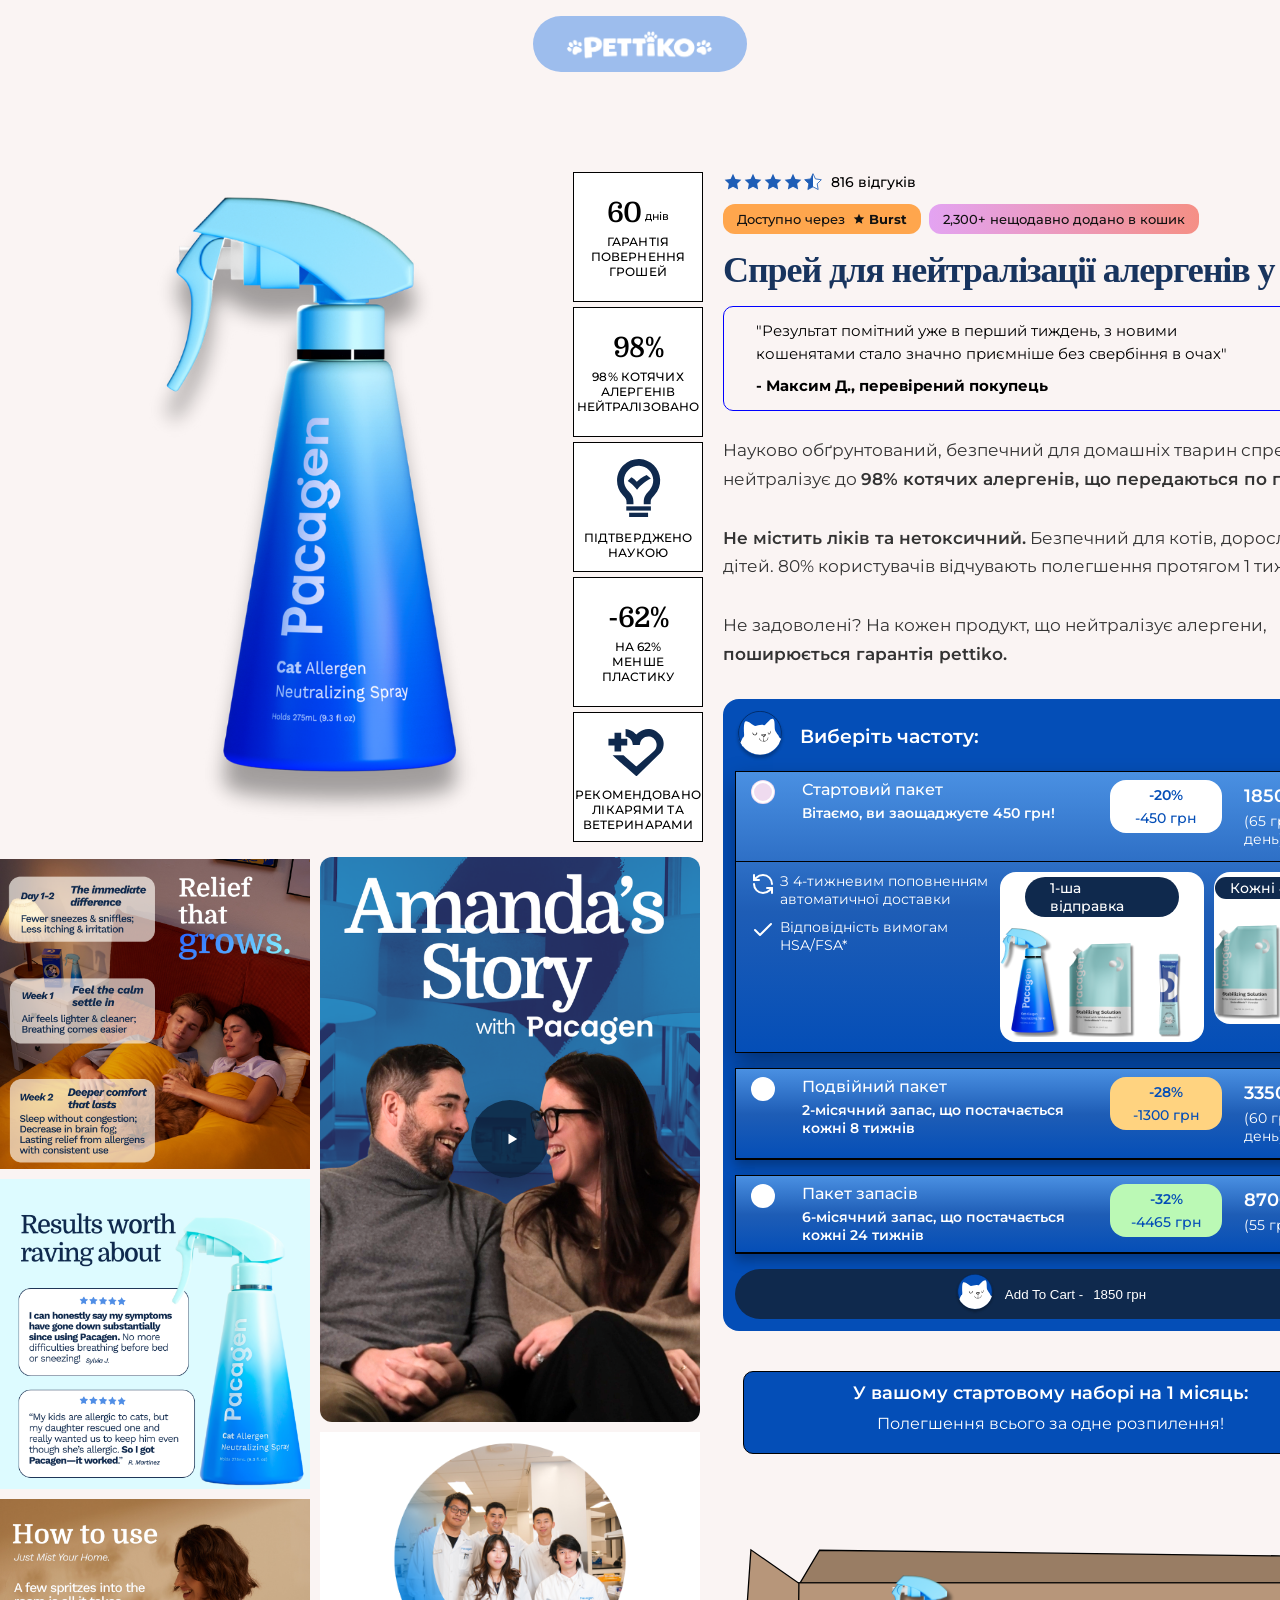
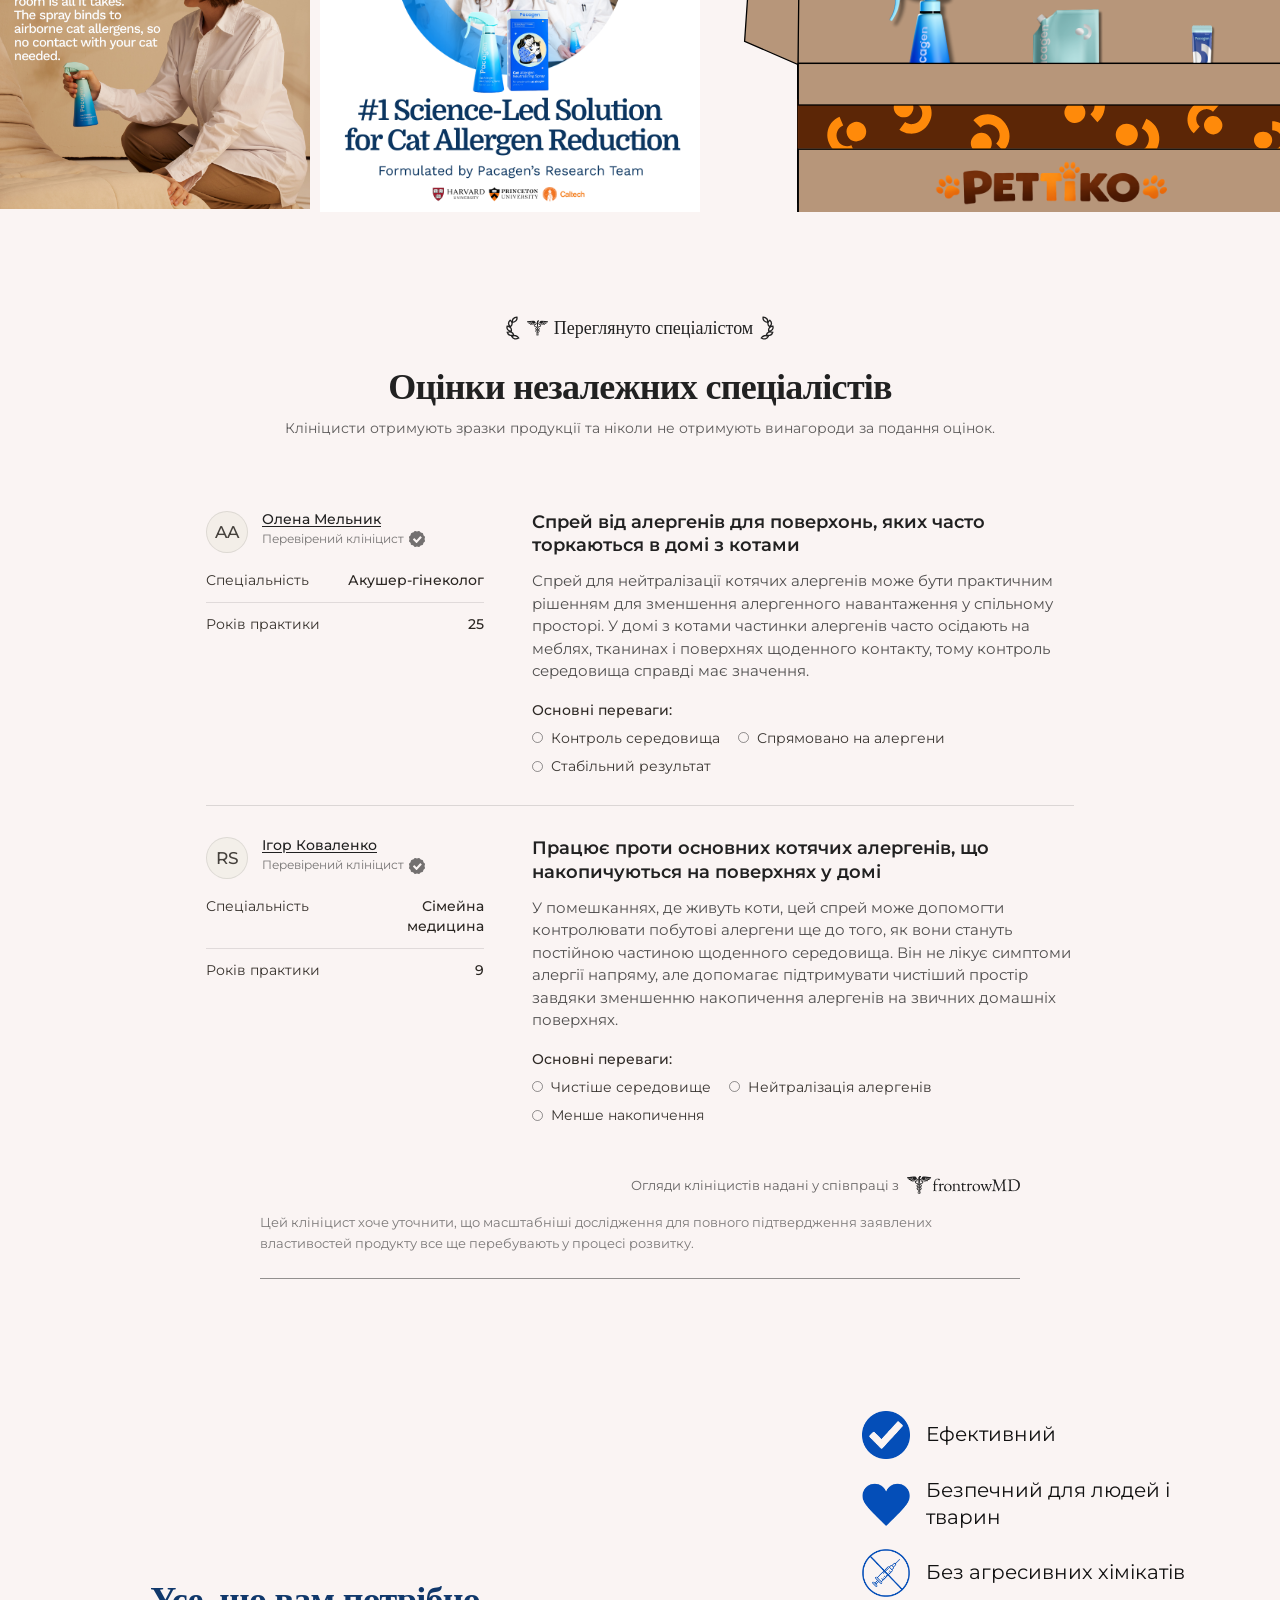
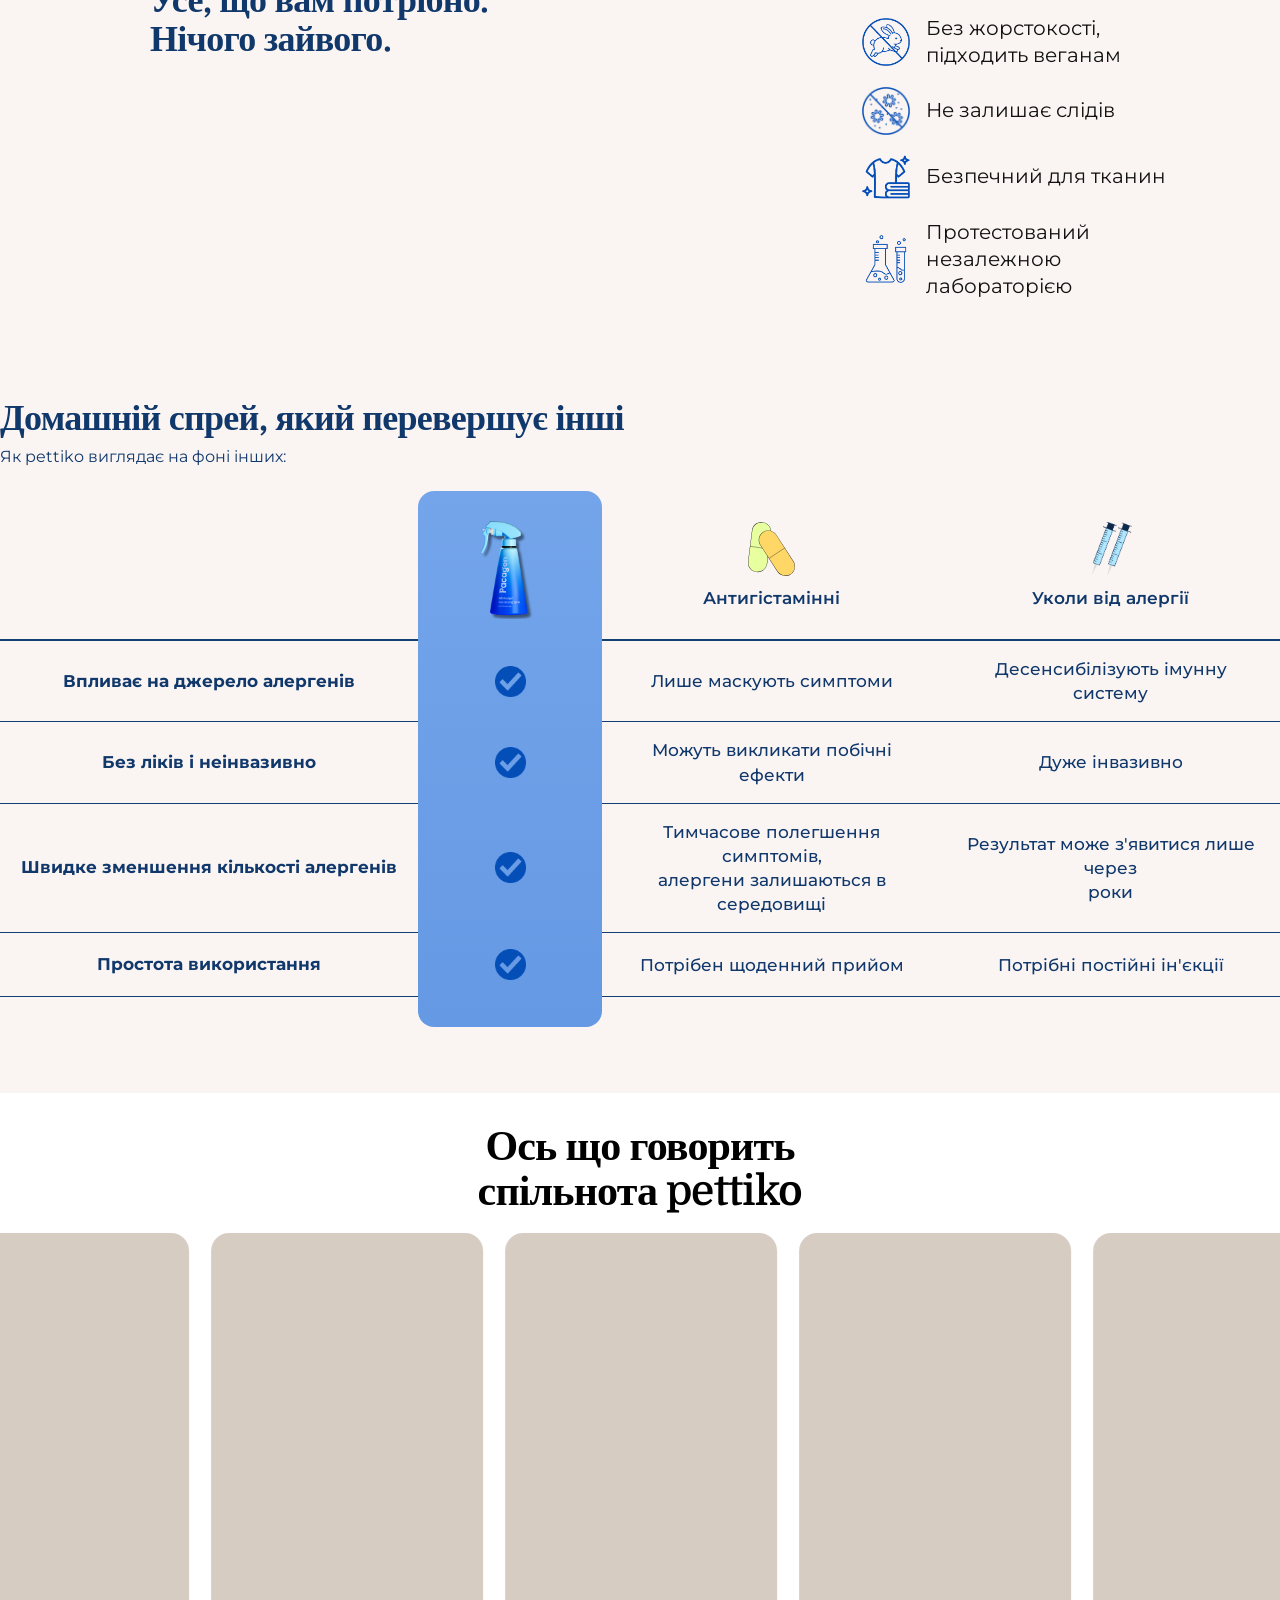
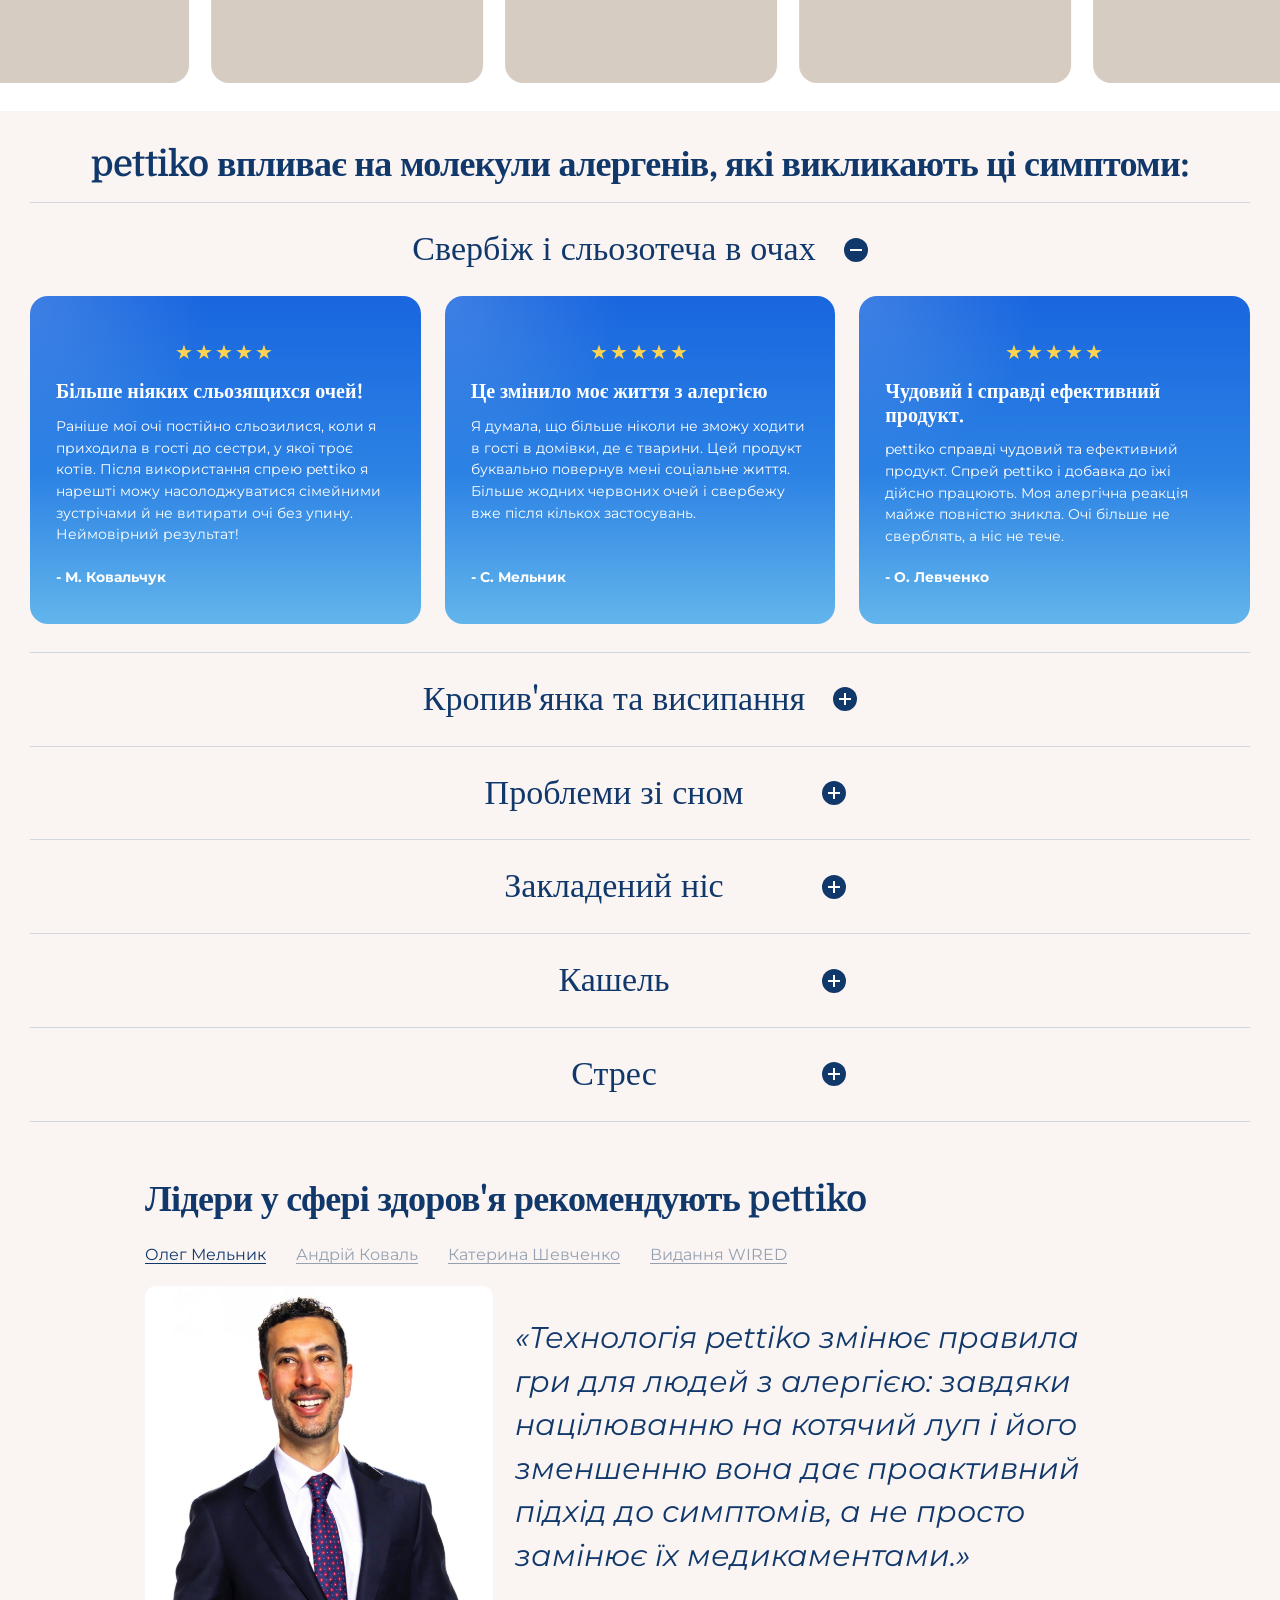
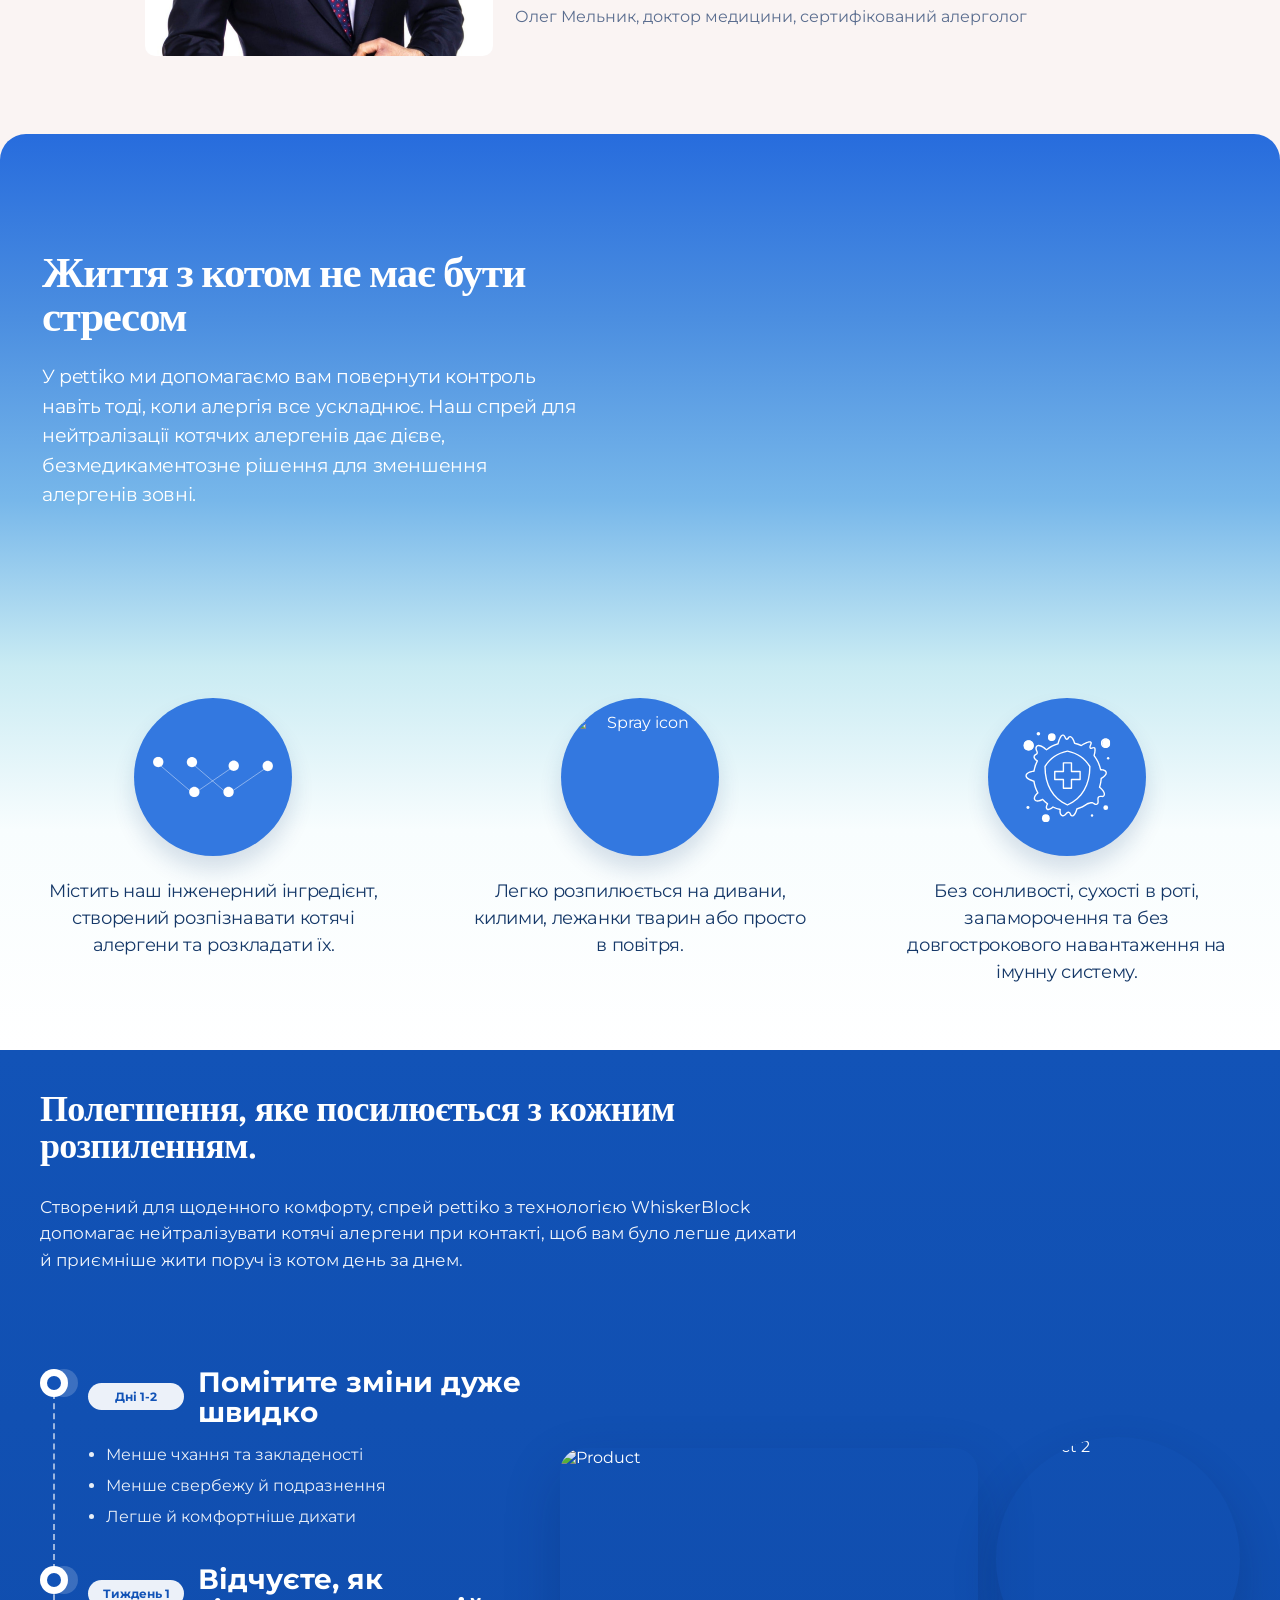
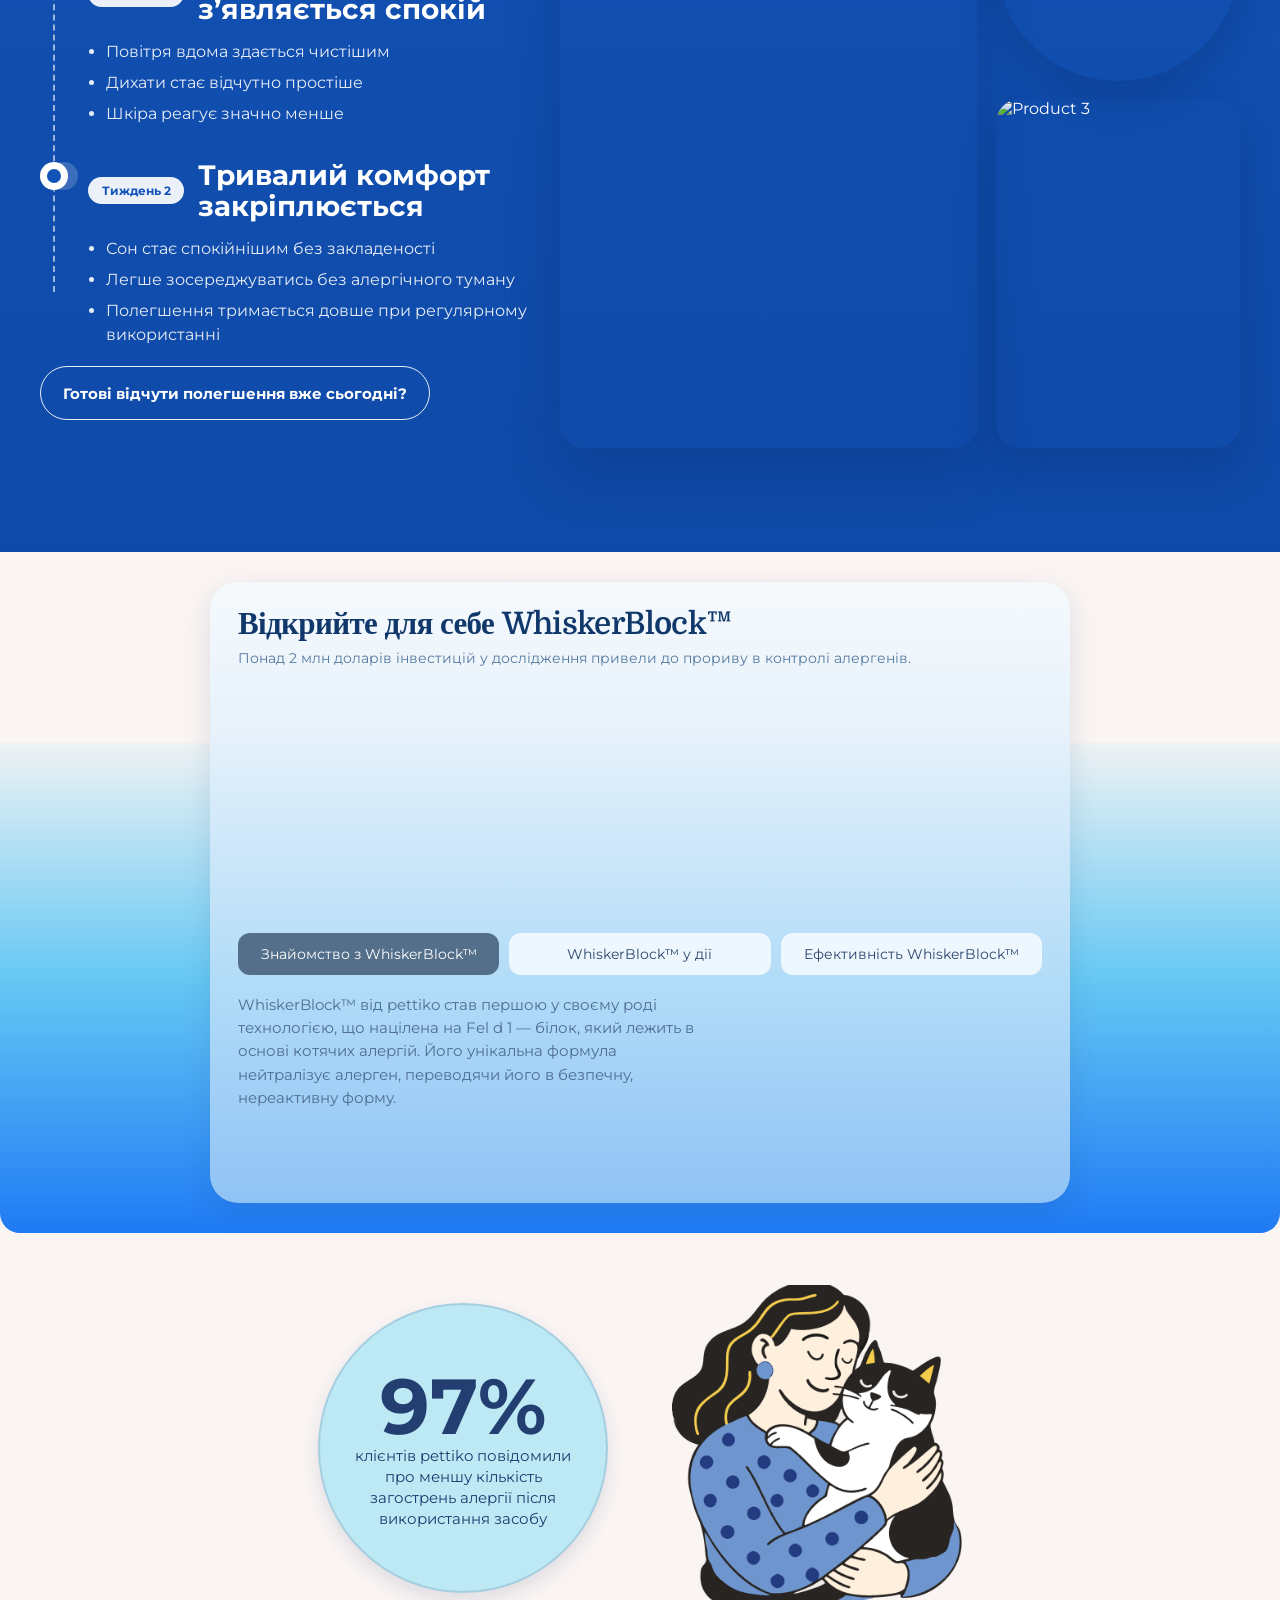
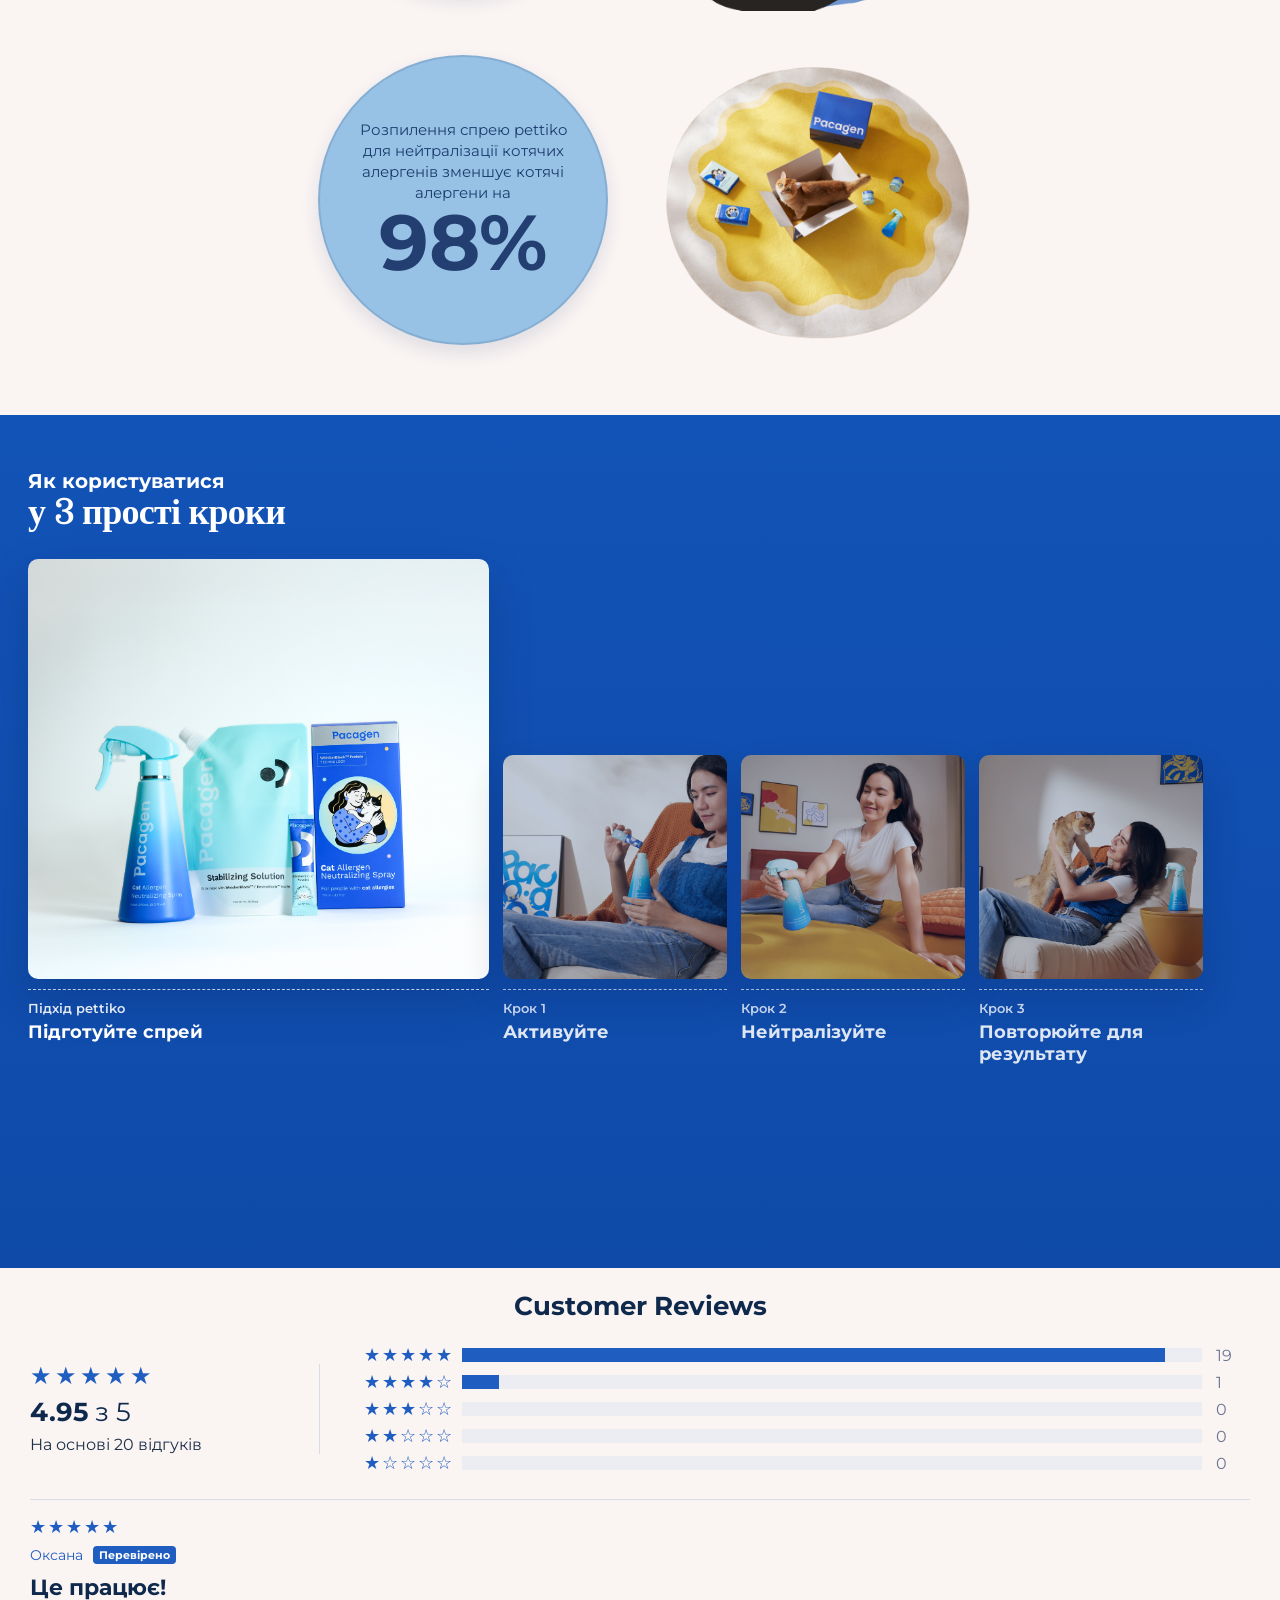
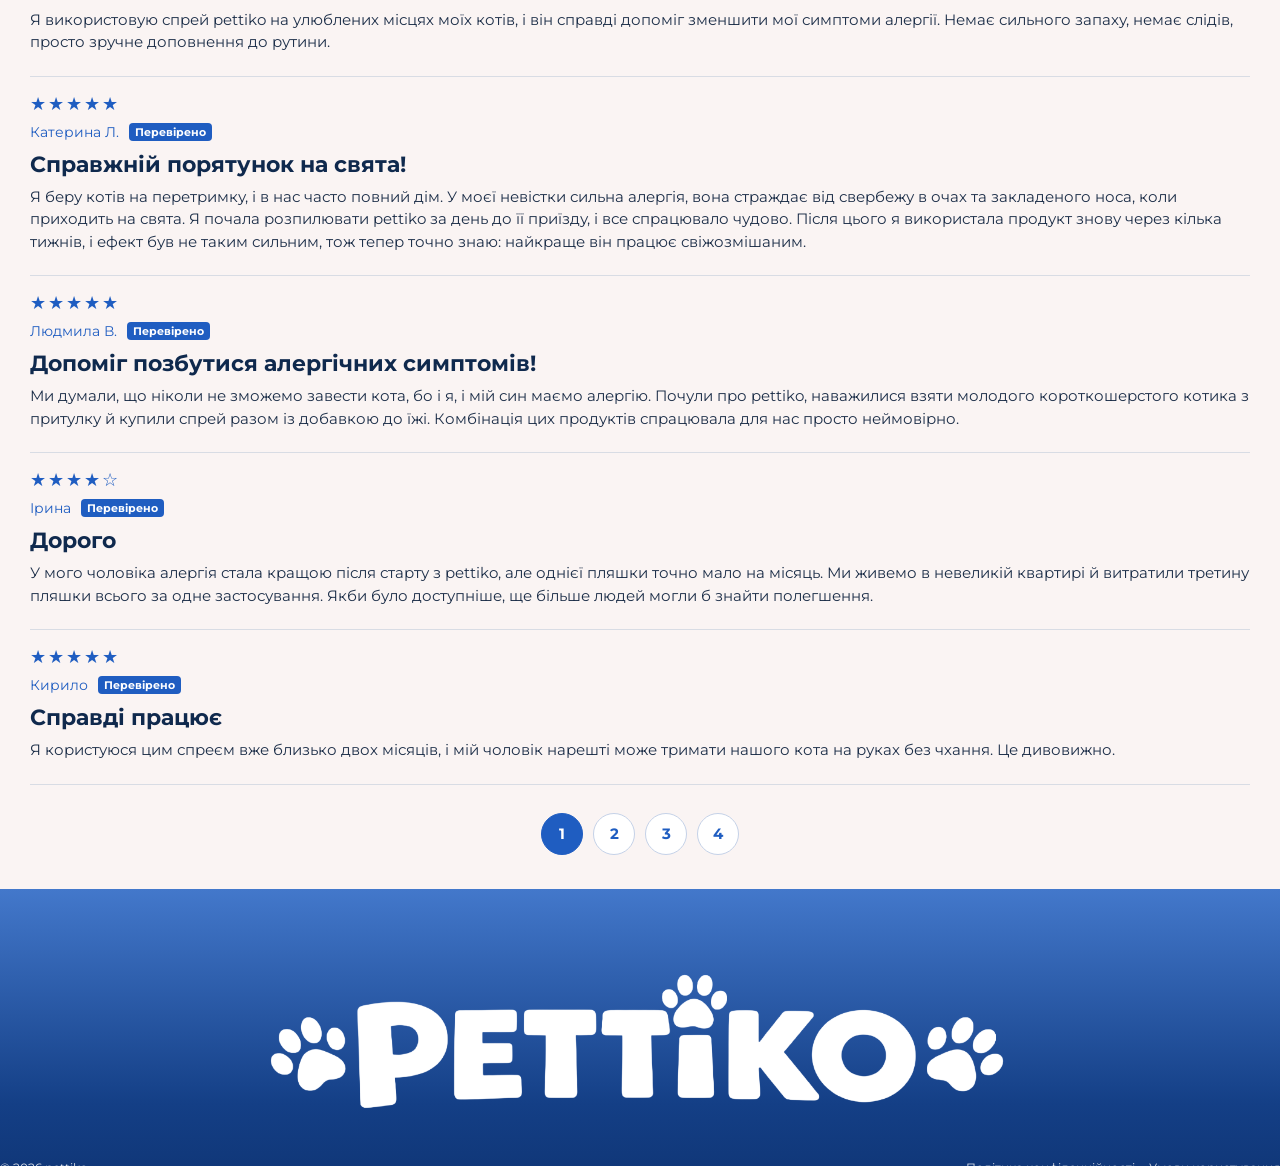
==== index.html @ d192caea "add mobile adaptive" ====
<!DOCTYPE html>
<html lang="en">

<head>
    <meta charset="UTF-8">
    <meta name="viewport" content="width=device-width, initial-scale=1.0">
    <link rel="preconnect" href="https://fonts.googleapis.com">
    <link rel="preconnect" href="https://fonts.gstatic.com" crossorigin>
    <link href="https://fonts.googleapis.com/css2?family=Montserrat:ital,wght@0,100..900;1,100..900&display=swap"
        rel="stylesheet">
    <link rel="preconnect" href="https://fonts.googleapis.com">
    <link rel="preconnect" href="https://fonts.gstatic.com" crossorigin>
    <link href="https://fonts.googleapis.com/css2?family=Domine:wght@400..700&display=swap" rel="stylesheet">
    <link rel="stylesheet" href="./assets/css/global.css">
    <link rel="stylesheet" href="./assets/css/style.css">
    <link rel="stylesheet" href="./assets/css/media.css">
    <title>Cat allergen neutralizing</title>
</head>

<body>
    <header class="header">
        <div class="header__logo-wrapp">
            <img src="./assets/img/Logo Main.png" alt="pettiko">
        </div>
    </header>

    <section class="banner">
        <div class="container flex-row-start">
            <div class="banner__left">
                <div class="banner__left__top flex-row-start">
                    <div class="banner__hero-cat-wrap">
                        <img src="./assets/img/herocat.png" alt="" class="banner__hero-cat banner__img" width="573"
                            height="675" id="hero-image">
                    </div>
                    <!-- Mobile Slider -->
                    <div class="mobile-slider" id="mobile-slider">
                        <div class="slider-main">
                            <img src="./assets/img/herocat.png" alt="" class="slider-main-img" id="slider-main-img">
                        </div>
                        <div class="slider-thumbnails">
                            <button class="slider-arrow slider-arrow--left" id="slider-prev">&lt;</button>
                            <div class="thumbnails-container">
                                <img src="./assets/img/herocat.png" alt="" class="thumbnail active"
                                    data-src="./assets/img/herocat.png">
                                <img src="./assets/img/relief.png" alt="" class="thumbnail"
                                    data-src="./assets/img/relief.png">
                                <img src="./assets/img/feedbacks.png" alt="" class="thumbnail"
                                    data-src="./assets/img/feedbacks.png">
                                <img src="./assets/img/how-to-use.png" alt="" class="thumbnail"
                                    data-src="./assets/img/how-to-use.png">
                                <img src="./assets/img/amandas_story_preview.png" alt="" class="thumbnail"
                                    data-src="./assets/img/amandas_story_preview.png">
                                <img src="./assets/img/science.png" alt="" class="thumbnail"
                                    data-src="./assets/img/science.png">
                            </div>
                            <button class="slider-arrow slider-arrow--right" id="slider-next">&gt;</button>
                        </div>
                        <div class="slider-dots">
                            <span class="dot active" data-index="0"></span>
                            <span class="dot" data-index="1"></span>
                            <span class="dot" data-index="2"></span>
                            <span class="dot" data-index="3"></span>
                            <span class="dot" data-index="4"></span>
                            <span class="dot" data-index="5"></span>
                        </div>
                    </div>
                    <div class="banner__left__top__right flex-col">
                        <div class="banner__left__top__right__card">
                            <div class="banner__left__top__right__card__number">
                                <div class="number-wrapp flex-row">
                                    <h1>60</h1>
                                    <span class="banner__left__top__right__card__number_subtitle">днів</span>
                                </div>
                                <div class="banner__left__top__right__card__content">гарантія повернення грошей</div>
                            </div>
                        </div>
                        <div class="banner__left__top__right__card">
                            <div class="banner__left__top__right__card__number">
                                <div class="number-wrapp flex-row">
                                    <h1>98%</h1>
                                </div>
                                <div class="banner__left__top__right__card__content">98% котячих алергенів
                                    нейтралізовано</div>
                            </div>
                        </div>
                        <div class="banner__left__top__right__card">
                            <div class="banner__left__top__right__card__number">
                                <div class="number-wrapp flex-row">
                                    <svg width="65" height="65" viewBox="150 90 110 150"
                                        xmlns="http://www.w3.org/2000/svg">
                                        <path
                                            d="M233.105 196.843H217.1V192.434C217.1 179.227 222.254 173.496 228.798 166.239C229.324 165.646 229.883 165.036 230.46 164.391C236.343 157.796 239.378 149.285 238.988 140.401C238.242 123.124 224.119 108.967 206.842 108.17C197.5 107.729 188.65 111.052 181.919 117.478C175.171 123.921 171.458 132.602 171.458 141.91C171.458 150.167 174.459 158.101 179.918 164.273C180.579 165.019 181.207 165.714 181.8 166.392C188.26 173.598 193.363 179.295 193.363 192.417V196.826H177.358V192.417C177.358 185.415 175.629 183.482 169.881 177.073C169.254 176.378 168.609 175.649 167.931 174.886C159.878 165.782 155.453 154.083 155.453 141.91C155.453 128.176 160.929 115.393 170.864 105.898C180.8 96.4205 193.838 91.5545 207.588 92.1818C233.054 93.3517 253.891 114.223 254.993 139.706C255.553 152.761 251.094 165.307 242.413 175.039C241.819 175.7 241.243 176.344 240.7 176.955C234.732 183.584 233.122 185.364 233.122 192.417V196.826L233.105 196.843Z"
                                            fill="#0F294D" />

                                        <path d="M233.597 201.522H176.833V211.373H233.597V201.522Z" fill="#0F294D" />
                                        <path d="M227.087 216.289H183.361V226.14H227.087V216.289Z" fill="#0F294D" />

                                        <path
                                            d="M201.706 163.476C201.706 163.476 198.518 159.119 191.872 152.557C185.158 145.945 180.055 143.283 180.055 143.283L188.464 134.28C188.464 134.28 192.432 136.315 195.585 139.316C197.026 140.706 201.163 144.979 201.163 144.979C205.893 140.231 212.082 134.416 223.781 129.16L233.563 137.315C217.813 144.385 205.91 157.966 205.826 158.084L201.689 163.459L201.706 163.476Z"
                                            fill="#0F294D" />
                                    </svg>
                                </div>
                                <div class="banner__left__top__right__card__content">Підтверджено наукою</div>
                            </div>
                        </div>
                        <div class="banner__left__top__right__card">
                            <div class="banner__left__top__right__card__number">
                                <div class="number-wrapp flex-row">
                                    <h1>-62%</h1>
                                </div>
                                <div class="banner__left__top__right__card__content">На 62% менше пластику</div>
                            </div>
                        </div>
                        <div class="banner__left__top__right__card">
                            <div class="banner__left__top__right__card__number">
                                <div class="number-wrapp flex-row">
                                    <svg width="65" height="65" viewBox="130 80 170 160"
                                        xmlns="http://www.w3.org/2000/svg">
                                        <!-- plus -->
                                        <path
                                            d="M152.286 138.981H169.7V123.088H185.592V105.658H169.7V89.7817H152.286V105.658H136.393V123.088H152.286V138.981Z"
                                            fill="#0F294D" />

                                        <!-- heart -->
                                        <path
                                            d="M210.69 202.847C209.611 203.812 208.826 203.583 207.861 202.733C199.964 195.685 192.034 188.655 184.104 181.64C175.585 174.103 167.001 166.647 158.564 159.044C154.787 155.643 150.732 152.536 147.396 148.661H175.618C177.809 150.607 180.016 152.536 182.207 154.498C190.709 162.036 199.244 169.557 207.698 177.127C208.908 178.223 209.742 178.239 210.952 177.16C217.852 171.012 224.801 164.946 231.717 158.815C239.434 151.964 247.136 145.08 254.869 138.213C259.791 133.847 262.227 128.37 262.424 121.846C262.669 111.365 255.017 101.44 243.571 99.7722C231.439 98.0063 219.617 107.392 219.045 119.638C218.947 121.535 218.211 122.091 216.429 122.058C211.851 121.976 207.256 122.042 202.662 122.042C200.111 122.042 199.931 121.944 199.67 119.36C198.836 111.398 194.732 105.675 187.783 101.898C185.706 100.77 183.499 99.9358 181.242 99.6251V80.5274C191.216 81.3613 199.735 85.3673 206.831 92.5125C207.142 92.8232 207.502 93.1175 207.763 93.4772C208.777 94.8344 209.66 94.818 210.837 93.5262C215.448 88.4575 221.04 84.8277 227.498 82.555C232.747 80.7074 238.192 80.0696 243.718 80.5438C256.652 81.6556 268.784 90.1744 275.766 100.884C282.813 111.692 281.963 125.819 276.322 137.085C275.831 138.049 275.308 138.998 274.736 139.93C273.656 141.663 272.381 143.281 270.828 144.622"
                                            fill="#0F294D" />
                                    </svg>
                                </div>
                                <div class="banner__left__top__right__card__content heart">Рекомендовано лікарями та
                                    ветеринарами
                                </div>
                            </div>
                        </div>
                    </div>
                </div>

                <div class="banner__left__bottom flex-row">
                    <div class="banner__left__bottom__left flex-col">
                        <img src="./assets/img/relief.png" alt="" height="310" width="310" class="banner__img">
                        <img src="./assets/img/feedbacks.png" alt="" height="310" width="310" class="banner__img">
                        <img src="./assets/img/how-to-use.png" alt="" height="310" width="310" class="banner__img">
                    </div>
                    <div class="banner__left__bottom__right flex-col">
                        <button type="button" class="preview-trigger" aria-haspopup="dialog"
                            aria-controls="story-modal">
                            <img src="./assets/img/amandas_story_preview.png" alt="" class="preview__img banner__img">
                            <span class="preview-trigger__icon" aria-hidden="true">
                                <svg xmlns="http://www.w3.org/2000/svg" width="28" height="28" viewBox="0 0 24 24"
                                    fill="currentColor">
                                    <path d="M9 7.5V16.5L16.5 12L9 7.5Z"></path>
                                </svg>
                            </span>
                        </button>

                        <img src="./assets/img/science.png" alt="" height="380" width="380" class="banner__img">
                    </div>
                </div>
            </div>

            <div class="banner__right">
                <div class="banner__right__scroll">
                    <div class="banner__right__reviews flex-row">
                        <div class="banner__right__reviews__stars flex-row">
                            <svg width="20" height="20" viewBox="0 0 24 24" fill="#1E5DB6"
                                xmlns="http://www.w3.org/2000/svg">
                                <path
                                    d="M12 2L14.9 8.26L22 9.27L17 14.14L18.18 21L12 17.77L5.82 21L7 14.14L2 9.27L9.1 8.26L12 2Z" />
                            </svg>
                            <svg width="20" height="20" viewBox="0 0 24 24" fill="#1E5DB6"
                                xmlns="http://www.w3.org/2000/svg">
                                <path
                                    d="M12 2L14.9 8.26L22 9.27L17 14.14L18.18 21L12 17.77L5.82 21L7 14.14L2 9.27L9.1 8.26L12 2Z" />
                            </svg>
                            <svg width="20" height="20" viewBox="0 0 24 24" fill="#1E5DB6"
                                xmlns="http://www.w3.org/2000/svg">
                                <path
                                    d="M12 2L14.9 8.26L22 9.27L17 14.14L18.18 21L12 17.77L5.82 21L7 14.14L2 9.27L9.1 8.26L12 2Z" />
                            </svg>
                            <svg width="20" height="20" viewBox="0 0 24 24" fill="#1E5DB6"
                                xmlns="http://www.w3.org/2000/svg">
                                <path
                                    d="M12 2L14.9 8.26L22 9.27L17 14.14L18.18 21L12 17.77L5.82 21L7 14.14L2 9.27L9.1 8.26L12 2Z" />
                            </svg>
                            <svg width="20" height="20" viewBox="0 0 24 24" xmlns="http://www.w3.org/2000/svg">
                                <defs>
                                    <linearGradient id="half">
                                        <stop offset="50%" stop-color="#1E5DB6" />
                                        <stop offset="50%" stop-color="white" />
                                    </linearGradient>
                                </defs>

                                <path
                                    d="M12 2L14.9 8.26L22 9.27L17 14.14L18.18 21L12 17.77L5.82 21L7 14.14L2 9.27L9.1 8.26L12 2Z"
                                    fill="url(#half)" stroke="#1E5DB6" stroke-width="1" />
                            </svg>

                        </div>

                        <span>816 відгуків</span>
                    </div>

                    <div class="banner__right__badges flex-row">
                        <div class="banner__right__badge banner__right__badge--orange">
                            <span>Доступно через</span>
                            <span class="banner__right__badge__brand">
                                <svg width="12" height="12" viewBox="0 0 12 12" fill="none"
                                    xmlns="http://www.w3.org/2000/svg" aria-hidden="true">
                                    <path
                                        d="M6.00018 0.666504L7.54617 4.23658L11.3335 4.57514L8.47141 7.09375L9.30933 10.8332L6.00018 8.87391L2.69103 10.8332L3.52896 7.09375L0.66684 4.57514L4.45419 4.23658L6.00018 0.666504Z"
                                        fill="currentColor" />
                                </svg>
                                Burst
                            </span>
                        </div>
                        <div class="banner__right__badge banner__right__badge--pink">2,300+ нещодавно додано в кошик
                        </div>
                    </div>

                    <h1>Спрей для нейтралізації алергенів у котів</h1>

                    <div class="banner__right__swiper">
                        <div class="banner__right__swiper__feedback">
                            <div class="banner__right__swiper__feedback__content">
                                "Моя алергія на котів раптово посилилася, і я дуже вдячна за засіб, який дозволяє мені
                                знову
                                обіймати своїх улюбленців"
                            </div>

                            <div class="banner__right__swiper__feedback__author">
                                - Олена С., перевірений покупець
                            </div>
                        </div>
                        <div class="banner__right__swiper__feedback">
                            <div class="banner__right__swiper__feedback__content">
                                "Спрей разом з добавкою до їжі стали справжнім порятунком від симптомів алергії у
                                чоловіка!"
                            </div>

                            <div class="banner__right__swiper__feedback__author">
                                - Андрій Л., перевірений покупець
                            </div>
                        </div>
                        <div class="banner__right__swiper__feedback">
                            <div class="banner__right__swiper__feedback__content">
                                "Симптоми зникли одразу! Тепер серйозно розглядаю варіант пускати кота в ліжко"
                            </div>

                            <div class="banner__right__swiper__feedback__author">
                                - Ірина Д., перевірений покупець
                            </div>
                        </div>
                        <div class="banner__right__swiper__feedback">
                            <div class="banner__right__swiper__feedback__content">
                                "Результат помітний уже в перший тиждень, з новими кошенятами стало значно приємніше без
                                свербіння в очах"
                            </div>

                            <div class="banner__right__swiper__feedback__author">
                                - Максим Д., перевірений покупець
                            </div>
                        </div>
                        <div class="banner__right__swiper__feedback">
                            <div class="banner__right__swiper__feedback__content">
                                "Мої симптоми алергії зникли за один день!"
                            </div>

                            <div class="banner__right__swiper__feedback__author">
                                - Катерина Ч., перевірений покупець
                            </div>
                        </div>
                        <div class="banner__right__swiper__feedback">
                            <div class="banner__right__swiper__feedback__content">
                                "pettiko творить дива з алергією на котів"
                            </div>

                            <div class="banner__right__swiper__feedback__author">
                                - Марія Р., перевірений покупець
                            </div>
                        </div>
                    </div>

                    <div class="subtitle">
                        Науково обґрунтований, безпечний для домашніх тварин спрей, який нейтралізує до <strong>98%
                            котячих
                            алергенів, що передаються по повітрю.</strong>
                    </div>
                    <div class="subtitle">
                        <strong>Не містить ліків та нетоксичний.</strong> Безпечний для котів, дорослих та дітей. 80%
                        користувачів відчувають
                        полегшення протягом 1 тижня.
                    </div>
                    <div class="subtitle">
                        Не задоволені? На кожен продукт, що нейтралізує алергени, <strong>поширюється гарантія
                            pettiko.</strong>
                    </div>

                    <div class="banner__right__choose-product">
                        <div class="banner__right__choose-product__top-line flex-row">
                            <svg style="height: 50px; width: 50px;" viewBox="0 0 69 70" fill="none"
                                xmlns="http://www.w3.org/2000/svg">
                                <g filter="url(#filter0_d_1255_187_prebrand)">
                                    <path
                                        d="M5.13379 24.4229C8.53412 8.15291 24.4279 -2.26362 40.6504 1.14746C56.3949 4.46042 66.6592 19.621 64.0918 35.417L63.96 36.1699L63.958 36.1807C63.9237 36.3873 63.891 36.5745 63.8477 36.7705L63.8428 36.79L63.8408 36.8086C63.8349 36.8505 63.8218 36.8989 63.7969 36.9863L63.792 37.002L63.7891 37.0186C63.663 37.605 63.5257 38.1756 63.3672 38.7324L63.3633 38.748C63.2977 39.0114 63.22 39.2667 63.1299 39.5381L63.127 39.5479C63.0234 39.8828 62.9227 40.1969 62.8008 40.5195L62.7979 40.5273L62.7949 40.5342C62.2017 42.2629 61.4608 43.9102 60.5723 45.4648L60.5703 45.4688C60.3653 45.8345 60.1477 46.2017 59.9297 46.5586C53.4475 56.9526 40.9775 62.7187 28.3398 60.0635C21.3773 58.5994 15.4862 54.8155 11.3076 49.6885L10.9082 49.1885C10.6994 48.9208 10.4955 48.6597 10.3037 48.3994H10.3047C9.60647 47.4346 8.95639 46.4386 8.37598 45.3994H8.375C8.1091 44.9238 7.85042 44.4489 7.62695 43.9668L7.62109 43.9541V43.9531L7.62012 43.9521L7.60938 43.9307C7.08686 42.8821 6.63165 41.8113 6.24512 40.7178L6.20117 40.5732L5.74023 38.9541L5.73926 38.9502L5.24121 37.2393C4.32311 33.1483 4.22339 28.7968 5.13379 24.4229Z"
                                        fill="#044EB7" stroke="#022351"></path>
                                    <path
                                        d="M63.9759 39.0206C63.9759 39.0206 63.8831 39.0556 63.8019 39.2069L63.7091 39.7073L63.5119 40.7316C63.4307 40.72 63.3495 40.7083 63.2683 40.6967C62.6651 42.4542 61.9112 44.1302 61.0064 45.7132C61.2964 45.8645 60.7165 45.8371 61.0064 46L60.6701 46.5C60.6701 46.5 60.1597 46.7724 61.0064 47.238C60.4587 46.7724 60.844 47.0866 60.6701 46.9935C60.5657 46.9353 60.4613 46.8771 60.3569 46.8189C53.7684 57.3873 41.0902 63.2535 28.238 60.5532C20.9304 59.0168 14.7827 54.9664 10.5141 49.4959C10.4213 49.5425 10.3285 49.6007 10.2241 49.6589L10.0501 49.4494L9.63255 48.8558L9.13091 47.6228L7.86324 45.4496L7.13867 44.1884L7.16187 44.1535L8.6582 40.8829L9.49336 39.0905L10.1197 37.717C10.2125 37.4959 10.4097 37.3446 10.6301 37.2398C13.2052 36.0177 11.9988 30.8383 11.9872 28.976C11.964 26.3572 11.6625 16.522 13.7271 14.7994C13.8315 14.7179 13.9475 14.6597 14.0635 14.6132C15.5251 14.0661 16.9866 14.7878 18.3205 15.3232C20.4432 16.1612 26.2429 20.6889 27.0085 20.8169C29.5836 21.2592 36.0677 18.2679 39.7679 19.8508C40.1275 20.0021 40.5334 20.0138 40.8582 19.8043C42.5981 18.6404 46.252 14.2407 47.6091 13.1932C48.9314 12.1806 51.9937 9.96914 53.374 11.587C55.8099 14.4037 54.4412 23.4823 55.7287 27.1253C55.9027 27.6375 59.0345 32.5376 59.2317 32.8053C59.6725 33.4105 59.9973 33.911 60.2293 34.3184C60.3221 34.4115 60.3917 34.5163 60.4497 34.6443L61.3312 36.6579L61.4008 36.8208C61.5168 37.0885 61.7256 37.3329 62.004 37.4377C62.0388 37.4493 62.0852 37.461 62.12 37.4843H62.1316C62.4796 37.6356 62.7116 37.8684 62.8391 38.171C62.8623 38.1826 62.8971 38.2175 62.9203 38.2408L63.8483 38.8693C63.9179 38.9741 63.9643 39.009 63.9759 39.0206Z"
                                        fill="white"></path>
                                    <path
                                        d="M40.313 41.9305C43.8276 42.1168 45.4399 39.2652 45.6487 36.7278L46.0547 36.5765C46.4143 43.979 33.3417 45.3874 33.2373 37.5076C33.3765 37.3098 34.5364 39.7424 34.9308 40.3476C36.1256 42.175 38.8282 43.0013 39.2458 41.6163C39.327 41.3253 39.7678 37.0188 39.6286 36.5649C39.1182 34.9819 37.3203 35.075 36.23 33.9228C35.5456 31.5367 42.5864 31.7113 42.9692 32.8054C43.0156 33.9228 40.7885 35.7501 40.3942 35.9829C39.7678 36.3554 39.9766 41.046 40.3362 41.9073L40.313 41.9305ZM41.3685 33.3175C41.2177 33.0615 37.5291 32.7356 37.1927 33.6551C38.9326 34.8073 40.1738 35.5755 41.3685 33.3175Z"
                                        fill="#202020"></path>
                                    <path
                                        d="M29.6183 29.5115C32.1702 30.9315 29.3399 34.3999 27.1476 34.1206C24.793 33.8063 24.1782 32.2351 23.7954 30.1516C24.6538 29.4067 24.677 31.0362 25.0597 31.6415C27.0433 34.8422 29.9199 32.8287 29.6299 29.5115H29.6183Z"
                                        fill="#202020"></path>
                                    <path
                                        d="M45.6835 29.3369C46.3215 29.4068 45.7879 30.3495 46.1243 31.0595C47.3307 33.562 49.2678 30.4776 49.233 27.7656C50.3581 28.5105 49.3606 31.2574 48.3282 32.2584C46.8203 33.7133 44.8716 31.8161 45.672 29.3369H45.6835Z"
                                        fill="#202020"></path>
                                </g>
                                <defs>
                                    <filter id="filter0_d_1255_187_prebrand" x="0" y="0" width="68.9851"
                                        height="69.2076" filterUnits="userSpaceOnUse"
                                        color-interpolation-filters="sRGB">
                                        <feFlood flood-opacity="0" result="BackgroundImageFix"></feFlood>
                                        <feColorMatrix in="SourceAlpha" type="matrix"
                                            values="0 0 0 0 0 0 0 0 0 0 0 0 0 0 0 0 0 0 127 0" result="hardAlpha">
                                        </feColorMatrix>
                                        <feOffset dy="4"></feOffset>
                                        <feGaussianBlur stdDeviation="2"></feGaussianBlur>
                                        <feComposite in2="hardAlpha" operator="out"></feComposite>
                                        <feColorMatrix type="matrix"
                                            values="0 0 0 0 0 0 0 0 0 0 0 0 0 0 0 0 0 0 0.25 0">
                                        </feColorMatrix>
                                        <feBlend mode="normal" in2="BackgroundImageFix"
                                            result="effect1_dropShadow_1255_187_prebrand"></feBlend>
                                        <feBlend mode="normal" in="SourceGraphic"
                                            in2="effect1_dropShadow_1255_187_prebrand" result="shape"></feBlend>
                                    </filter>
                                </defs>
                            </svg>
                            <h3>Виберіть частоту:</h3>
                        </div>

                        <div class="banner__right__choose-product__pack is-active" data-pack-option
                            data-active-subtitle="Вітаємо, ви заощаджуєте 450 грн!"
                            data-inactive-subtitle="1-місячний запас, що постачається кожні 4 тижні"
                            data-button-price="1850 грн" data-your-pack-title="У вашому стартовому наборі на 1 місяць:"
                            data-your-pack-copy="Полегшення всього за одне розпилення!" data-your-pack-qty="1"
                            data-discount-percent="-20%" data-discount-amount="-450 грн">
                            <div class="banner__right__choose-product__pack__top-line flex-row" data-pack-trigger>
                                <div class="wrapp flex-row">
                                    <svg xmlns="http://www.w3.org/2000/svg" width="24" height="24" viewBox="0 0 24 24"
                                        fill="none" stroke="currentColor" stroke-width="2" stroke-linecap="round"
                                        stroke-linejoin="round"
                                        class="banner__right__choose-product__pack__top-line__circle active"
                                        aria-hidden="true">
                                        <circle cx="12" cy="12" r="10"></circle>
                                    </svg>
                                    <div>
                                        <h4>Стартовий пакет</h4>
                                        <p class="banner__right__choose-product__pack__top-line__pack-subtitle">Вітаємо,
                                            ви
                                            заощаджуєте 450 грн!</p>
                                    </div>

                                    <div class="banner__right__choose-product__pack__top-line__discount flex-col">
                                        -20%
                                        <p>-450 грн</p>
                                    </div>

                                    <div class="banner__right__choose-product__pack__top-line__price flex-col">
                                        1850 грн
                                        <p>(65 грн/день)</p>
                                    </div>
                                </div>
                            </div>
                            <div class="banner__right__choose-product__pack__content flex-row-start">
                                <div class="flex-col features">
                                    <div class="flex-row-start">
                                        <svg xmlns="http://www.w3.org/2000/svg" width="24" height="24"
                                            viewBox="0 0 24 24" fill="none" stroke="currentColor" stroke-width="2"
                                            stroke-linecap="round" stroke-linejoin="round"
                                            class="lucide lucide-refresh-ccw text-white" aria-hidden="true">
                                            <path d="M21 12a9 9 0 0 0-9-9 9.75 9.75 0 0 0-6.74 2.74L3 8"></path>
                                            <path d="M3 3v5h5"></path>
                                            <path d="M3 12a9 9 0 0 0 9 9 9.75 9.75 0 0 0 6.74-2.74L21 16"></path>
                                            <path d="M16 16h5v5"></path>
                                        </svg>
                                        З 4-тижневим поповненням автоматичної доставки
                                    </div>

                                    <div class="flex-row-start">
                                        <svg xmlns="http://www.w3.org/2000/svg" width="24" height="24"
                                            viewBox="0 0 24 24" fill="none" stroke="currentColor" stroke-width="2"
                                            stroke-linecap="round" stroke-linejoin="round"
                                            class="lucide lucide-check text-white" aria-hidden="true">
                                            <path d="M20 6 9 17l-5-5"></path>
                                        </svg>
                                        Відповідність вимогам HSA/FSA*
                                    </div>
                                </div>

                                <div class="flex-col shipment">
                                    <h5>1-ша відправка</h5>
                                    <div class="flex-row">
                                        <img src="./assets/img/pacagen-spray.png" alt="" width="68" height="120">
                                        <img src="./assets/img/pacagen-stabilizing.png" alt="" width="68" height="120">
                                        <img src="./assets/img/pacagen-powder.png" alt="" width="68" height="120">
                                    </div>
                                </div>

                                <div class="flex-col every-four-weeks shipment">
                                    <h5>Кожні 4 тижні</h5>
                                    <div class="flex-row">
                                        <img src="./assets/img/pacagen-stabilizing.png" alt="" width="68" height="120">
                                        <img src="./assets/img/pacagen-powder.png" alt="" width="68" height="120">
                                    </div>
                                </div>
                            </div>
                        </div>

                        <div class="banner__right__choose-product__pack two-month" data-pack-option
                            data-active-subtitle="Вітаємо, ви заощаджуєте 1300 грн!"
                            data-inactive-subtitle="2-місячний запас, що постачається кожні 8 тижнів"
                            data-button-price="3350 грн" data-your-pack-title="У вашому подвійному наборі на 2 місяці:"
                            data-your-pack-copy="Подвійний запас для 8 тижнів використання." data-your-pack-qty="2"
                            data-discount-percent="-28%" data-discount-amount="-1300 грн">
                            <div class="banner__right__choose-product__pack__top-line flex-row" data-pack-trigger>
                                <div class="wrapp flex-row">
                                    <svg xmlns="http://www.w3.org/2000/svg" width="24" height="24" viewBox="0 0 24 24"
                                        fill="none" stroke="currentColor" stroke-width="2" stroke-linecap="round"
                                        stroke-linejoin="round"
                                        class="banner__right__choose-product__pack__top-line__circle"
                                        aria-hidden="true">
                                        <circle cx="12" cy="12" r="10"></circle>
                                    </svg>
                                    <div>
                                        <h4>Подвійний пакет</h4>
                                        <p class="banner__right__choose-product__pack__top-line__pack-subtitle">
                                            2-місячний запас, що постачається кожні 8 тижнів</p>
                                    </div>

                                    <div class="banner__right__choose-product__pack__top-line__discount flex-col">
                                        -28%
                                        <p>-1300 грн</p>
                                    </div>

                                    <div class="banner__right__choose-product__pack__top-line__price flex-col">
                                        3350 грн
                                        <p>(60 грн/день)</p>
                                    </div>
                                </div>
                            </div>
                            <div class="banner__right__choose-product__pack__content flex-row-start">
                                <div class="flex-col features">
                                    <div class="flex-row-start">
                                        <svg xmlns="http://www.w3.org/2000/svg" width="24" height="24"
                                            viewBox="0 0 24 24" fill="none" stroke="currentColor" stroke-width="2"
                                            stroke-linecap="round" stroke-linejoin="round"
                                            class="lucide lucide-refresh-ccw text-white" aria-hidden="true">
                                            <path d="M21 12a9 9 0 0 0-9-9 9.75 9.75 0 0 0-6.74 2.74L3 8"></path>
                                            <path d="M3 3v5h5"></path>
                                            <path d="M3 12a9 9 0 0 0 9 9 9.75 9.75 0 0 0 6.74-2.74L21 16"></path>
                                            <path d="M16 16h5v5"></path>
                                        </svg>
                                        З 8-тижневим поповненням автоматичної доставки
                                    </div>

                                    <div class="flex-row-start">
                                        <svg xmlns="http://www.w3.org/2000/svg" width="24" height="24"
                                            viewBox="0 0 24 24" fill="none" stroke="currentColor" stroke-width="2"
                                            stroke-linecap="round" stroke-linejoin="round"
                                            class="lucide lucide-check text-white" aria-hidden="true">
                                            <path d="M20 6 9 17l-5-5"></path>
                                        </svg>
                                        Відповідність вимогам HSA/FSA*
                                    </div>
                                </div>

                                <div class="flex-col shipment">
                                    <h5>1-ша відправка</h5>
                                    <div class="flex-row">
                                        <div class="x2-image-wrapp">
                                            <div class="x2">x2</div>
                                            <img src="./assets/img/pacagen-spray.png" alt="" width="68" height="120">
                                        </div>
                                        <div class="x2-image-wrapp">
                                            <div class="x2">x2</div>
                                            <img src="./assets/img/pacagen-stabilizing.png" alt="" width="68"
                                                height="120">
                                        </div>
                                        <div class="x2-image-wrapp">
                                            <div class="x2">x2</div>
                                            <img src="./assets/img/pacagen-powder.png" alt="" width="68" height="120">
                                        </div>
                                    </div>
                                </div>

                                <div class="flex-col every-four-weeks shipment">
                                    <h5>Кожні 8 тижні</h5>
                                    <div class="flex-row">
                                        <div class="x2-image-wrapp">
                                            <div class="x2">x2</div>
                                            <img src="./assets/img/pacagen-stabilizing.png" alt="" width="68"
                                                height="120">
                                        </div>

                                        <div class="x2-image-wrapp">
                                            <div class="x2">x2</div>
                                            <img src="./assets/img/pacagen-powder.png" alt="" width="68" height="120">
                                        </div>
                                    </div>
                                </div>
                            </div>
                        </div>

                        <div class="banner__right__choose-product__pack six-month" data-pack-option
                            data-active-subtitle="Вітаємо, ви заощаджуєте 4465 грн!"
                            data-inactive-subtitle="6-місячний запас, що постачається кожні 24 тижнів"
                            data-button-price="8700 грн" data-your-pack-title="У вашому запасі на 6 місяців:"
                            data-your-pack-copy="Повний запас для 24 тижнів використання." data-your-pack-qty="6"
                            data-discount-percent="-32%" data-discount-amount="-4465 грн">
                            <div class="banner__right__choose-product__pack__top-line flex-row" data-pack-trigger>
                                <div class="wrapp flex-row">
                                    <svg xmlns="http://www.w3.org/2000/svg" width="24" height="24" viewBox="0 0 24 24"
                                        fill="none" stroke="currentColor" stroke-width="2" stroke-linecap="round"
                                        stroke-linejoin="round"
                                        class="banner__right__choose-product__pack__top-line__circle"
                                        aria-hidden="true">
                                        <circle cx="12" cy="12" r="10"></circle>
                                    </svg>
                                    <div>
                                        <h4>Пакет запасів</h4>
                                        <p class="banner__right__choose-product__pack__top-line__pack-subtitle">
                                            6-місячний запас, що постачається кожні 24 тижнів
                                        </p>
                                    </div>

                                    <div class="banner__right__choose-product__pack__top-line__discount flex-col">
                                        -32%
                                        <p>-4465 грн</p>
                                    </div>

                                    <div class="banner__right__choose-product__pack__top-line__price flex-col">
                                        8700 грн
                                        <p>(55 грн/день)</p>
                                    </div>
                                </div>
                            </div>
                            <div class="banner__right__choose-product__pack__content flex-row-start">
                                <div class="flex-col features">
                                    <div class="flex-row-start">
                                        <svg xmlns="http://www.w3.org/2000/svg" width="24" height="24"
                                            viewBox="0 0 24 24" fill="none" stroke="currentColor" stroke-width="2"
                                            stroke-linecap="round" stroke-linejoin="round"
                                            class="lucide lucide-refresh-ccw text-white" aria-hidden="true">
                                            <path d="M21 12a9 9 0 0 0-9-9 9.75 9.75 0 0 0-6.74 2.74L3 8"></path>
                                            <path d="M3 3v5h5"></path>
                                            <path d="M3 12a9 9 0 0 0 9 9 9.75 9.75 0 0 0 6.74-2.74L21 16"></path>
                                            <path d="M16 16h5v5"></path>
                                        </svg>
                                        З 24-тижневим поповненням автоматичної доставки
                                    </div>

                                    <div class="flex-row-start">
                                        <svg xmlns="http://www.w3.org/2000/svg" width="24" height="24"
                                            viewBox="0 0 24 24" fill="none" stroke="currentColor" stroke-width="2"
                                            stroke-linecap="round" stroke-linejoin="round"
                                            class="lucide lucide-check text-white" aria-hidden="true">
                                            <path d="M20 6 9 17l-5-5"></path>
                                        </svg>
                                        Відповідність вимогам HSA/FSA*
                                    </div>
                                </div>

                                <div class="flex-col shipment">
                                    <h5>1-ша відправка</h5>
                                    <div class="flex-row">
                                        <img src="./assets/img/pacagen-spray.png" alt="" width="68" height="120">
                                        <img src="./assets/img/pacagen-stabilizing.png" alt="" width="68" height="120">
                                        <img src="./assets/img/pacagen-powder.png" alt="" width="68" height="120">
                                    </div>
                                </div>

                                <div class="flex-col every-four-weeks shipment">
                                    <h5>Кожні 24 тижні</h5>
                                    <div class="flex-row">
                                        <img src="./assets/img/pacagen-stabilizing.png" alt="" width="68" height="120">
                                        <img src="./assets/img/pacagen-powder.png" alt="" width="68" height="120">
                                    </div>
                                </div>
                            </div>
                        </div>

                        <button class="banner__right__choose-product__submit flex-row" type="button"
                            data-cart-modal-trigger aria-haspopup="dialog" aria-controls="cart-modal">
                            <svg style="width: 40px; height: 40px;" viewBox="0 0 69 70" fill="none"
                                xmlns="http://www.w3.org/2000/svg">
                                <g filter="url(#filter0_d_1255_187_prebrand)">
                                    <path
                                        d="M5.13379 24.4229C8.53412 8.15291 24.4279 -2.26362 40.6504 1.14746C56.3949 4.46042 66.6592 19.621 64.0918 35.417L63.96 36.1699L63.958 36.1807C63.9237 36.3873 63.891 36.5745 63.8477 36.7705L63.8428 36.79L63.8408 36.8086C63.8349 36.8505 63.8218 36.8989 63.7969 36.9863L63.792 37.002L63.7891 37.0186C63.663 37.605 63.5257 38.1756 63.3672 38.7324L63.3633 38.748C63.2977 39.0114 63.22 39.2667 63.1299 39.5381L63.127 39.5479C63.0234 39.8828 62.9227 40.1969 62.8008 40.5195L62.7979 40.5273L62.7949 40.5342C62.2017 42.2629 61.4608 43.9102 60.5723 45.4648L60.5703 45.4688C60.3653 45.8345 60.1477 46.2017 59.9297 46.5586C53.4475 56.9526 40.9775 62.7187 28.3398 60.0635C21.3773 58.5994 15.4862 54.8155 11.3076 49.6885L10.9082 49.1885C10.6994 48.9208 10.4955 48.6597 10.3037 48.3994H10.3047C9.60647 47.4346 8.95639 46.4386 8.37598 45.3994H8.375C8.1091 44.9238 7.85042 44.4489 7.62695 43.9668L7.62109 43.9541V43.9531L7.62012 43.9521L7.60938 43.9307C7.08686 42.8821 6.63165 41.8113 6.24512 40.7178L6.20117 40.5732L5.74023 38.9541L5.73926 38.9502L5.24121 37.2393C4.32311 33.1483 4.22339 28.7968 5.13379 24.4229Z"
                                        fill="#044EB7" stroke="#022351"></path>
                                    <path
                                        d="M63.9759 39.0206C63.9759 39.0206 63.8831 39.0556 63.8019 39.2069L63.7091 39.7073L63.5119 40.7316C63.4307 40.72 63.3495 40.7083 63.2683 40.6967C62.6651 42.4542 61.9112 44.1302 61.0064 45.7132C61.2964 45.8645 60.7165 45.8371 61.0064 46L60.6701 46.5C60.6701 46.5 60.1597 46.7724 61.0064 47.238C60.4587 46.7724 60.844 47.0866 60.6701 46.9935C60.5657 46.9353 60.4613 46.8771 60.3569 46.8189C53.7684 57.3873 41.0902 63.2535 28.238 60.5532C20.9304 59.0168 14.7827 54.9664 10.5141 49.4959C10.4213 49.5425 10.3285 49.6007 10.2241 49.6589L10.0501 49.4494L9.63255 48.8558L9.13091 47.6228L7.86324 45.4496L7.13867 44.1884L7.16187 44.1535L8.6582 40.8829L9.49336 39.0905L10.1197 37.717C10.2125 37.4959 10.4097 37.3446 10.6301 37.2398C13.2052 36.0177 11.9988 30.8383 11.9872 28.976C11.964 26.3572 11.6625 16.522 13.7271 14.7994C13.8315 14.7179 13.9475 14.6597 14.0635 14.6132C15.5251 14.0661 16.9866 14.7878 18.3205 15.3232C20.4432 16.1612 26.2429 20.6889 27.0085 20.8169C29.5836 21.2592 36.0677 18.2679 39.7679 19.8508C40.1275 20.0021 40.5334 20.0138 40.8582 19.8043C42.5981 18.6404 46.252 14.2407 47.6091 13.1932C48.9314 12.1806 51.9937 9.96914 53.374 11.587C55.8099 14.4037 54.4412 23.4823 55.7287 27.1253C55.9027 27.6375 59.0345 32.5376 59.2317 32.8053C59.6725 33.4105 59.9973 33.911 60.2293 34.3184C60.3221 34.4115 60.3917 34.5163 60.4497 34.6443L61.3312 36.6579L61.4008 36.8208C61.5168 37.0885 61.7256 37.3329 62.004 37.4377C62.0388 37.4493 62.0852 37.461 62.12 37.4843H62.1316C62.4796 37.6356 62.7116 37.8684 62.8391 38.171C62.8623 38.1826 62.8971 38.2175 62.9203 38.2408L63.8483 38.8693C63.9179 38.9741 63.9643 39.009 63.9759 39.0206Z"
                                        fill="white"></path>
                                    <path
                                        d="M40.313 41.9305C43.8276 42.1168 45.4399 39.2652 45.6487 36.7278L46.0547 36.5765C46.4143 43.979 33.3417 45.3874 33.2373 37.5076C33.3765 37.3098 34.5364 39.7424 34.9308 40.3476C36.1256 42.175 38.8282 43.0013 39.2458 41.6163C39.327 41.3253 39.7678 37.0188 39.6286 36.5649C39.1182 34.9819 37.3203 35.075 36.23 33.9228C35.5456 31.5367 42.5864 31.7113 42.9692 32.8054C43.0156 33.9228 40.7885 35.7501 40.3942 35.9829C39.7678 36.3554 39.9766 41.046 40.3362 41.9073L40.313 41.9305ZM41.3685 33.3175C41.2177 33.0615 37.5291 32.7356 37.1927 33.6551C38.9326 34.8073 40.1738 35.5755 41.3685 33.3175Z"
                                        fill="#202020"></path>
                                    <path
                                        d="M29.6183 29.5115C32.1702 30.9315 29.3399 34.3999 27.1476 34.1206C24.793 33.8063 24.1782 32.2351 23.7954 30.1516C24.6538 29.4067 24.677 31.0362 25.0597 31.6415C27.0433 34.8422 29.9199 32.8287 29.6299 29.5115H29.6183Z"
                                        fill="#202020"></path>
                                    <path
                                        d="M45.6835 29.3369C46.3215 29.4068 45.7879 30.3495 46.1243 31.0595C47.3307 33.562 49.2678 30.4776 49.233 27.7656C50.3581 28.5105 49.3606 31.2574 48.3282 32.2584C46.8203 33.7133 44.8716 31.8161 45.672 29.3369H45.6835Z"
                                        fill="#202020"></path>
                                </g>
                                <defs>
                                    <filter id="filter0_d_1255_187_prebrand" x="0" y="0" width="68.9851"
                                        height="69.2076" filterUnits="userSpaceOnUse"
                                        color-interpolation-filters="sRGB">
                                        <feFlood flood-opacity="0" result="BackgroundImageFix"></feFlood>
                                        <feColorMatrix in="SourceAlpha" type="matrix"
                                            values="0 0 0 0 0 0 0 0 0 0 0 0 0 0 0 0 0 0 127 0" result="hardAlpha">
                                        </feColorMatrix>
                                        <feOffset dy="4"></feOffset>
                                        <feGaussianBlur stdDeviation="2"></feGaussianBlur>
                                        <feComposite in2="hardAlpha" operator="out"></feComposite>
                                        <feColorMatrix type="matrix"
                                            values="0 0 0 0 0 0 0 0 0 0 0 0 0 0 0 0 0 0 0.25 0">
                                        </feColorMatrix>
                                        <feBlend mode="normal" in2="BackgroundImageFix"
                                            result="effect1_dropShadow_1255_187_prebrand"></feBlend>
                                        <feBlend mode="normal" in="SourceGraphic"
                                            in2="effect1_dropShadow_1255_187_prebrand" result="shape"></feBlend>
                                    </filter>
                                </defs>
                            </svg>
                            Add To Cart -
                            <span class="banner__right__choose-product__submit__price">1850 грн</span>
                        </button>
                    </div>

                    <div class="banner__right__your-pack">
                        <div class="banner__right__your-pack__info">
                            <h4 id="your-pack-title">У вашому стартовому наборі на 1 місяць:</h4>
                            <p id="your-pack-copy">Полегшення всього за одне розпилення!</p>
                        </div>

                        <svg class="w-full h-auto" viewBox="0 0 473 221" fill="none" xmlns="http://www.w3.org/2000/svg"
                            overflow="visible">
                            <path d="M432.964 38.3194L43.4688 38.3189L58.871 12.5188L428.188 17.0107L432.964 38.3194Z"
                                fill="#997D64" stroke="black"></path>
                            <path d="M471.384 81.1046L465.673 2.69836L433.076 37.7268L428.733 102.106L471.384 81.1046Z"
                                fill="#B7967A" stroke="black"></path>
                            <rect x="42.0892" y="37.5164" width="391" height="169" fill="#B7967A" stroke="black"></rect>
                            <rect x="42.0892" y="99.5164" width="391" height="120" fill="#B7967A" stroke="black"></rect>
                            <path d="M1.22994 82.5298L6.09203 12.1717L42.9931 37.8548L42.3121 100.356L1.22994 82.5298Z"
                                fill="#B7967A" stroke="black"></path>
                            <g id="your-pack-variant-1" class="your-pack-variant">
                                <image href="./assets/img/pacagen-spray.png" x="96" y="28" width="98" height="104"
                                    preserveAspectRatio="xMidYMid meet"></image>
                                <image href="./assets/img/pacagen-stabilizing.png" x="194" y="42" width="112"
                                    height="88" preserveAspectRatio="xMidYMid meet"></image>
                                <image href="./assets/img/pacagen-powder.png" x="323" y="46" width="62" height="86"
                                    preserveAspectRatio="xMidYMid meet"></image>
                            </g>
                            <g id="your-pack-variant-2" class="your-pack-variant is-hidden">
                                <image href="./assets/img/pacagen-spray.png" x="88" y="18" width="98" height="104"
                                    preserveAspectRatio="xMidYMid meet"></image>
                                <image href="./assets/img/pacagen-spray.png" x="100" y="30" width="98" height="104"
                                    preserveAspectRatio="xMidYMid meet"></image>
                                <image href="./assets/img/pacagen-stabilizing.png" x="186" y="30" width="112"
                                    height="88" preserveAspectRatio="xMidYMid meet"></image>
                                <image href="./assets/img/pacagen-stabilizing.png" x="198" y="42" width="112"
                                    height="88" preserveAspectRatio="xMidYMid meet"></image>
                                <image href="./assets/img/pacagen-powder.png" x="315" y="36" width="62" height="86"
                                    preserveAspectRatio="xMidYMid meet"></image>
                                <image href="./assets/img/pacagen-powder.png" x="327" y="48" width="62" height="86"
                                    preserveAspectRatio="xMidYMid meet"></image>
                            </g>
                            <g id="your-pack-variant-6" class="your-pack-variant is-hidden">
                                <image href="./assets/img/pacagen-spray.png" x="76" y="-2" width="98" height="104"
                                    preserveAspectRatio="xMidYMid meet"></image>
                                <image href="./assets/img/pacagen-spray.png" x="80" y="4" width="98" height="104"
                                    preserveAspectRatio="xMidYMid meet"></image>
                                <image href="./assets/img/pacagen-spray.png" x="84" y="10" width="98" height="104"
                                    preserveAspectRatio="xMidYMid meet"></image>
                                <image href="./assets/img/pacagen-spray.png" x="88" y="16" width="98" height="104"
                                    preserveAspectRatio="xMidYMid meet"></image>
                                <image href="./assets/img/pacagen-spray.png" x="92" y="22" width="98" height="104"
                                    preserveAspectRatio="xMidYMid meet"></image>
                                <image href="./assets/img/pacagen-spray.png" x="96" y="28" width="98" height="104"
                                    preserveAspectRatio="xMidYMid meet"></image>
                                <image href="./assets/img/pacagen-stabilizing.png" x="174" y="8" width="112" height="88"
                                    preserveAspectRatio="xMidYMid meet"></image>
                                <image href="./assets/img/pacagen-stabilizing.png" x="178" y="14" width="112"
                                    height="88" preserveAspectRatio="xMidYMid meet"></image>
                                <image href="./assets/img/pacagen-stabilizing.png" x="182" y="20" width="112"
                                    height="88" preserveAspectRatio="xMidYMid meet"></image>
                                <image href="./assets/img/pacagen-stabilizing.png" x="186" y="26" width="112"
                                    height="88" preserveAspectRatio="xMidYMid meet"></image>
                                <image href="./assets/img/pacagen-stabilizing.png" x="190" y="34" width="112"
                                    height="88" preserveAspectRatio="xMidYMid meet"></image>
                                <image href="./assets/img/pacagen-stabilizing.png" x="194" y="42" width="112"
                                    height="88" preserveAspectRatio="xMidYMid meet"></image>
                                <image href="./assets/img/pacagen-powder.png" x="303" y="16" width="62" height="86"
                                    preserveAspectRatio="xMidYMid meet"></image>
                                <image href="./assets/img/pacagen-powder.png" x="307" y="22" width="62" height="86"
                                    preserveAspectRatio="xMidYMid meet"></image>
                                <image href="./assets/img/pacagen-powder.png" x="311" y="28" width="62" height="86"
                                    preserveAspectRatio="xMidYMid meet"></image>
                                <image href="./assets/img/pacagen-powder.png" x="315" y="34" width="62" height="86"
                                    preserveAspectRatio="xMidYMid meet"></image>
                                <image href="./assets/img/pacagen-powder.png" x="319" y="40" width="62" height="86"
                                    preserveAspectRatio="xMidYMid meet"></image>
                                <image href="./assets/img/pacagen-powder.png" x="323" y="46" width="62" height="86"
                                    preserveAspectRatio="xMidYMid meet"></image>
                            </g>
                            <rect x="42.0001" y="127.016" width="391" height="38" fill="#5C2606"></rect>
                            <path
                                d="M407 158.514C407 160.371 406.32 161.921 404.957 163.16C403.593 164.399 401.956 165.016 400.036 165.016C398.019 165.016 396.343 164.399 395.005 163.16C393.667 161.921 393 160.375 393 158.514C393 156.654 393.671 155.047 395.005 153.837C396.343 152.622 398.019 152.016 400.036 152.016C402.054 152.016 403.593 152.626 404.957 153.837C406.32 155.051 407 156.613 407 158.514Z"
                                fill="#FF8A0A"></path>
                            <path
                                d="M356.38 142.422C357.706 140.933 359.323 140.145 361.232 140.063C363.14 139.982 364.81 140.581 366.251 141.865C367.765 143.214 368.582 144.83 368.701 146.718C368.82 148.606 368.217 150.291 366.887 151.783C365.558 153.275 363.907 154.114 362.041 154.194C360.169 154.273 358.479 153.638 356.964 152.289C355.45 150.939 354.73 149.422 354.572 147.539C354.416 145.653 355.022 143.946 356.38 142.422Z"
                                fill="#FF8A0A"></path>
                            <path
                                d="M302.849 157.906C301.846 160.079 300.265 161.549 298.101 162.309C295.938 163.07 293.811 162.965 291.708 161.994C289.498 160.974 287.996 159.404 287.199 157.277C286.403 155.15 286.507 153.004 287.512 150.827C288.518 148.649 290.121 147.108 292.236 146.366C294.358 145.621 296.521 145.759 298.731 146.78C300.941 147.8 302.298 149.291 303.138 151.398C303.975 153.509 303.876 155.681 302.849 157.906Z"
                                fill="#FF8A0A"></path>
                            <path
                                d="M261.289 132.009C262.801 133.722 263.48 135.667 263.32 137.841C263.161 140.016 262.26 141.824 260.615 143.275C258.886 144.801 256.947 145.498 254.792 145.366C252.636 145.234 250.806 144.311 249.291 142.594C247.776 140.877 247.043 138.887 247.2 136.761C247.358 134.628 248.301 132.803 250.03 131.277C251.759 129.751 253.574 129.15 255.729 129.237C257.887 129.327 259.741 130.255 261.289 132.009Z"
                                fill="#FF8A0A"></path>
                            <path
                                d="M189.043 155.356C190.637 156.994 191.411 158.902 191.358 161.082C191.305 163.262 190.495 165.112 188.923 166.642C187.271 168.251 185.369 169.042 183.209 169.016C181.05 168.99 179.176 168.159 177.579 166.518C175.982 164.877 175.152 162.925 175.205 160.794C175.257 158.656 176.11 156.787 177.762 155.178C179.414 153.569 181.197 152.88 183.354 152.86C185.513 152.845 187.411 153.68 189.043 155.356Z"
                                fill="#FF8A0A"></path>
                            <path
                                d="M129.55 137.977C128.281 139.692 126.634 140.688 124.608 140.961C122.582 141.233 120.744 140.756 119.084 139.528C117.34 138.237 116.313 136.594 116.003 134.593C115.693 132.593 116.173 130.738 117.444 129.019C118.716 127.3 120.394 126.246 122.375 125.981C124.363 125.714 126.226 126.227 127.97 127.518C129.715 128.809 130.629 130.357 130.981 132.348C131.33 134.343 130.85 136.22 129.55 137.977Z"
                                fill="#FF8A0A"></path>
                            <path
                                d="M80.2321 154.881C79.4126 152.911 79.4036 150.986 80.211 149.108C81.0184 147.23 82.3719 145.898 84.2781 145.105C86.282 144.271 88.2189 144.234 90.0947 144.996C91.9705 145.758 93.3151 147.122 94.1364 149.096C94.9577 151.071 95.0002 153.052 94.21 154.888C93.4174 156.73 92.0204 158.065 90.0165 158.898C88.0126 159.732 86.2151 159.721 84.3263 159C82.4357 158.274 81.0712 156.898 80.2321 154.881Z"
                                fill="#FF8A0A"></path>
                            <path
                                d="M419.137 151.076C417.896 148.912 416.223 147.197 414.111 145.926C412 144.654 409.633 144.016 407 144.016V150.895C407 150.895 407.029 150.895 407.042 150.895C409.115 150.895 410.882 151.606 412.354 153.032C413.825 154.454 414.561 156.286 414.561 158.519C414.561 160.751 413.825 162.509 412.354 163.962C410.882 165.414 409.111 166.138 407.042 166.138C407.025 166.138 407.013 166.138 407 166.138V173.016C409.633 173.016 412 172.366 414.111 171.073C416.223 169.775 417.896 168.034 419.137 165.845C420.378 163.66 421 161.191 421 158.445C421 155.7 420.382 153.243 419.137 151.084V151.076Z"
                                fill="#FF8A0A"></path>
                            <path
                                d="M342.144 139.758C341.643 142.226 341.773 144.652 342.533 147.041C343.293 149.431 344.673 151.519 346.681 153.309L351.283 148.144C351.283 148.144 351.26 148.124 351.25 148.115C349.669 146.706 348.797 144.971 348.628 142.9C348.457 140.831 349.121 138.956 350.614 137.279C352.108 135.603 353.845 134.783 355.94 134.693C358.035 134.602 359.87 135.262 361.448 136.669C361.461 136.68 361.471 136.689 361.48 136.697L366.082 131.532C364.073 129.743 361.832 128.622 359.356 128.158C356.878 127.697 354.436 127.867 352.025 128.668C349.616 129.465 347.489 130.897 345.653 132.958C343.816 135.019 342.645 137.284 342.15 139.752L342.144 139.758Z"
                                fill="#FF8A0A"></path>
                            <path
                                d="M320.128 155.992C319.841 152.983 318.845 150.243 317.137 147.764C315.429 145.286 313.116 143.37 310.184 142.016L306.704 149.555C306.704 149.555 306.737 149.57 306.751 149.577C309.06 150.642 310.667 152.33 311.584 154.65C312.504 156.965 312.397 159.351 311.267 161.798C310.138 164.244 308.429 165.793 306.055 166.629C303.681 167.464 301.343 167.347 299.039 166.284C299.021 166.275 299.006 166.269 298.992 166.262L295.513 173.801C298.444 175.154 301.41 175.658 304.415 175.326C307.422 174.989 310.167 173.941 312.656 172.179C315.143 170.422 317.085 168.036 318.474 165.027C319.863 162.018 320.417 159.008 320.124 156.001L320.128 155.992Z"
                                fill="#FF8A0A"></path>
                            <path
                                d="M266.571 115.719C263.763 114.814 260.908 114.65 258 115.229C255.092 115.807 252.441 117.148 250.044 119.263L255.379 125.31C255.379 125.31 255.406 125.287 255.417 125.277C257.305 123.611 259.465 122.817 261.912 122.889C264.355 122.957 266.446 123.976 268.177 125.938C269.909 127.901 270.603 130.038 270.389 132.498C270.175 134.957 269.125 137.016 267.241 138.678C267.225 138.691 267.214 138.702 267.202 138.712L272.537 144.759C274.935 142.644 276.586 140.17 277.505 137.337C278.421 134.501 278.595 131.625 278.026 128.704C277.461 125.786 276.113 123.115 273.983 120.702C271.854 118.288 269.386 116.625 266.577 115.727L266.571 115.719Z"
                                fill="#FF8A0A"></path>
                            <path
                                d="M192.728 139.257C189.995 138.482 187.263 138.418 184.525 139.065C181.787 139.711 179.342 141.079 177.186 143.178L182.646 148.786C182.646 148.786 182.67 148.762 182.68 148.752C184.378 147.099 186.389 146.271 188.726 146.261C191.061 146.247 193.117 147.153 194.889 148.973C196.662 150.794 197.455 152.814 197.402 155.172C197.35 157.529 196.475 159.531 194.781 161.181C194.767 161.194 194.756 161.204 194.746 161.214L200.206 166.822C202.362 164.723 203.784 162.305 204.486 159.568C205.185 156.827 205.174 154.073 204.452 151.299C203.733 148.529 202.283 146.019 200.104 143.781C197.924 141.542 195.468 140.032 192.735 139.264L192.728 139.257Z"
                                fill="#FF8A0A"></path>
                            <path
                                d="M144.98 139.435C145.274 136.756 144.901 134.184 143.859 131.711C142.817 129.238 141.145 127.146 138.831 125.434L134.428 131.385C134.428 131.385 134.454 131.404 134.465 131.412C136.287 132.761 137.384 134.525 137.765 136.716C138.148 138.904 137.623 140.967 136.194 142.898C134.765 144.83 132.992 145.872 130.769 146.171C128.545 146.471 126.526 145.946 124.707 144.6C124.692 144.589 124.681 144.581 124.67 144.572L120.267 150.523C122.581 152.235 125.079 153.212 127.762 153.467C130.448 153.717 133.034 153.3 135.526 152.212C138.015 151.129 140.143 149.397 141.9 147.022C143.657 144.647 144.686 142.12 144.974 139.442L144.98 139.435Z"
                                fill="#FF8A0A"></path>
                            <path
                                d="M71.0541 167.369C73.2009 168.998 75.5997 169.999 78.2565 170.376C80.9134 170.753 83.5673 170.392 86.225 169.286L83.3817 162.452C83.3817 162.452 83.352 162.464 83.3392 162.469C81.2462 163.34 79.1691 163.376 77.0934 162.576C75.0196 161.781 73.5194 160.27 72.5966 158.052C71.6737 155.834 71.6898 153.778 72.5754 151.716C73.461 149.655 74.9491 148.192 77.0379 147.323C77.0549 147.316 77.0676 147.311 77.0804 147.305L74.237 140.471C71.5793 141.576 69.458 143.218 67.8612 145.389C66.2662 147.565 65.2962 149.998 64.9488 152.694C64.5996 155.386 64.992 158.101 66.1269 160.829C67.2617 163.557 68.9013 165.738 71.0506 167.361L71.0541 167.369Z"
                                fill="#FF8A0A"></path>
                            <rect x="42.5001" y="165.516" width="391" height="54" fill="#B7967A" stroke="black"></rect>
                            <image href="./assets/img/Logo%20Main.png" x="122" y="171" width="232" height="44"
                                preserveAspectRatio="xMidYMid meet"></image>
                            <rect x="42.5001" y="99.5164" width="390" height="32" fill="#B7967A" stroke="black"></rect>
                        </svg>
                    </div>

                    <div class="banner__right__accordions flex-col">
                        <div class="banner__right__accordions__accordion">
                            <button class="banner__right__accordions__accordion__question flex-row" type="button">
                                Що входить до стартового пакету?
                                <svg xmlns="http://www.w3.org/2000/svg" width="24" height="24" viewBox="0 0 24 24"
                                    fill="none" stroke="currentColor" stroke-width="2" stroke-linecap="round"
                                    stroke-linejoin="round"
                                    class="lucide lucide-chevron-down h-4 w-4 shrink-0 transition-transform duration-200"
                                    aria-hidden="true">
                                    <path d="m6 9 6 6 6-6"></path>
                                </svg>
                            </button>

                            <div class="banner__right__accordions__accordion__answer flex-row-start">
                                <div class="flex-col">
                                    <div class="flex-col">
                                        <img src="./assets/img/pacagen-powder.png" alt="" width="142" height="252">
                                        <h3>
                                            Нейтралізуючий порошок
                                        </h3>
                                    </div>
                                    <div class="text-content">
                                        Де відбувається магія. Містить WhiskerBlock™ Alpha, який спеціально спрямований
                                        на
                                        Fel d 1!
                                    </div>
                                </div>
                                <div class="flex-col">
                                    <div class="flex-col">
                                        <img src="./assets/img/pacagen-stabilizing.png" alt="" width="142" height="252">
                                        <h3>
                                            Стабілізуючий розчин
                                        </h3>
                                    </div>
                                    <div class="text-content">
                                        Наш розчин допомагає WhiskerBlock™ Alpha працювати краще та довше. Просто
                                        перемішуйте до повного розчинення!
                                    </div>
                                </div>
                                <div class="flex-col">
                                    <div class="flex-col">
                                        <img src="./assets/img/pacagen-spray.png" alt="" width="142" height="252">
                                        <h3>
                                            Пляшка-спрей для котів
                                        </h3>
                                    </div>
                                    <div class="text-content">
                                        Для легкого застосування вашого нового спрею для нейтралізації алергенів! Має
                                        захисний замок від дітей.
                                    </div>
                                </div>
                            </div>
                        </div>

                        <div class="banner__right__accordions__accordion">
                            <button class="banner__right__accordions__accordion__question flex-row" type="button">
                                Які інгредієнти?
                                <svg xmlns="http://www.w3.org/2000/svg" width="24" height="24" viewBox="0 0 24 24"
                                    fill="none" stroke="currentColor" stroke-width="2" stroke-linecap="round"
                                    stroke-linejoin="round"
                                    class="lucide lucide-chevron-down h-4 w-4 shrink-0 transition-transform duration-200"
                                    aria-hidden="true">
                                    <path d="m6 9 6 6 6-6"></path>
                                </svg>
                            </button>

                            <div class="banner__right__accordions__accordion__answer flex-col">
                                <div class="banner__right__accordions__accordion__answer__item">
                                    <h3>Порошок для нейтралізації алергенів</h3>

                                    <p class="banner__right__accordions__accordion__answer__item__desc text-content">
                                        WhiskerBlock™ Alpha, хлорид натрію, гліцин, лейцин, натуральний аромат іпомеї,
                                        натуральний аромат англійської лаванди, бензоат натрію, сорбат калію, діоксид
                                        кремнію
                                    </p>
                                </div>
                                <div class="banner__right__accordions__accordion__answer__item">
                                    <h3>Стабілізуючий розчин</h3>

                                    <p class="banner__right__accordions__accordion__answer__item__desc text-content">
                                        Дистильована вода, гліцерин, етилгексилгліцерин, феноксіетанол, хлорид натрію,
                                        гліцин, лейцин, буфер оцтової кислоти (при pH 5,7)
                                    </p>
                                </div>
                            </div>
                        </div>

                        <div class="banner__right__accordions__accordion">
                            <button class="banner__right__accordions__accordion__question flex-row" type="button">
                                Чи проводили ви якісь випробування спрею?
                                <svg xmlns="http://www.w3.org/2000/svg" width="24" height="24" viewBox="0 0 24 24"
                                    fill="none" stroke="currentColor" stroke-width="2" stroke-linecap="round"
                                    stroke-linejoin="round"
                                    class="lucide lucide-chevron-down h-4 w-4 shrink-0 transition-transform duration-200"
                                    aria-hidden="true">
                                    <path d="m6 9 6 6 6-6"></path>
                                </svg>
                            </button>

                            <div class="banner__right__accordions__accordion__answer flex-col">
                                <p class="banner__right__accordions__accordion__answer__item__desc text-content">
                                    Наші продукти проходять ретельні лабораторні випробування на сертифікованих FDA та
                                    перевірених cGMP/NSF підприємствах, щоб гарантувати ефективність, безпеку, якість та
                                    чистоту. Кожна формула розробляється у співпраці з сертифікованими ветеринарами та
                                    алергологами та перевіряється ними, і є повністю безпечною як для домашніх тварин,
                                    так і
                                    для людей. <br>
                                    <br>
                                    Ми ніколи не проводимо жодних випробувань на тваринах і дотримуємося суворих
                                    стандартів
                                    якості та якості для людей.
                                </p>
                            </div>
                        </div>



                        <div class="banner__right__accordions__accordion">
                            <button class="banner__right__accordions__accordion__question flex-row" type="button">
                                Як працює спрей?
                                <svg xmlns="http://www.w3.org/2000/svg" width="24" height="24" viewBox="0 0 24 24"
                                    fill="none" stroke="currentColor" stroke-width="2" stroke-linecap="round"
                                    stroke-linejoin="round"
                                    class="lucide lucide-chevron-down h-4 w-4 shrink-0 transition-transform duration-200"
                                    aria-hidden="true">
                                    <path d="m6 9 6 6 6-6"></path>
                                </svg>
                            </button>

                            <div class="banner__right__accordions__accordion__answer flex-col">
                                <p class="banner__right__accordions__accordion__answer__item__desc text-content">
                                    Спрей для нейтралізації алергенів у котів не працює так, як будь-який інший продукт
                                    на
                                    ринку. WhiskerBlock™ Alpha, що міститься у спреї, має високоспецифічні рецептори,
                                    які
                                    зв'язуються лише з алергенами. WhiskerBlock™ Alpha націлений на будь-який Fel d 1
                                    (основний котячий алерген) поблизу нього та розщеплює його, одночасно маскуючи його
                                    від
                                    вашої імунної системи та нейтралізуючи. В результаті ваша імунна система не виявляє
                                    порогового рівня активного Fel d 1, запобігаючи провокації вашої алергії.
                                </p>
                            </div>
                        </div>

                        <div class="banner__right__accordions__accordion">
                            <button class="banner__right__accordions__accordion__question flex-row" type="button">
                                Як часто слід використовувати спрей?
                                <svg xmlns="http://www.w3.org/2000/svg" width="24" height="24" viewBox="0 0 24 24"
                                    fill="none" stroke="currentColor" stroke-width="2" stroke-linecap="round"
                                    stroke-linejoin="round"
                                    class="lucide lucide-chevron-down h-4 w-4 shrink-0 transition-transform duration-200"
                                    aria-hidden="true">
                                    <path d="m6 9 6 6 6-6"></path>
                                </svg>
                            </button>

                            <div class="banner__right__accordions__accordion__answer flex-col">
                                <p class="banner__right__accordions__accordion__answer__item__desc text-content">
                                    Для досягнення оптимальних результатів ми рекомендуємо повторно застосовувати спрей
                                    кожні 2-3 дні. Для місць з високою прохідністю або будинків з кількома домашніми
                                    тваринами може знадобитися частіше застосування.
                                </p>
                            </div>
                        </div>

                        <div class="banner__right__accordions__accordion">
                            <button class="banner__right__accordions__accordion__question flex-row" type="button">
                                Як швидко я можу очікувати результатів після використання?
                                <svg xmlns="http://www.w3.org/2000/svg" width="24" height="24" viewBox="0 0 24 24"
                                    fill="none" stroke="currentColor" stroke-width="2" stroke-linecap="round"
                                    stroke-linejoin="round"
                                    class="lucide lucide-chevron-down h-4 w-4 shrink-0 transition-transform duration-200"
                                    aria-hidden="true">
                                    <path d="m6 9 6 6 6-6"></path>
                                </svg>
                            </button>

                            <div class="banner__right__accordions__accordion__answer flex-col">
                                <p class="banner__right__accordions__accordion__answer__item__desc text-content">
                                    Більшість клієнтів помічають значне зменшення симптомів алергії протягом 24-48 годин
                                    після першого застосування. Для максимальної ефективності продовжуйте регулярне
                                    застосування.
                                </p>
                            </div>
                        </div>
                    </div>
                </div>
            </div>
    </section>

    <div class="story-modal" id="story-modal" aria-hidden="true">
        <div class="story-modal__overlay" data-story-close>
            <div class="story-modal__dialog" role="dialog" aria-modal="true" aria-label="Відео Amanda story">
                <video class="story-modal__video" width="385" height="685" controls playsinline preload="metadata">
                    <source src="./assets/video/amanda-story.mp4" type="video/mp4">
                </video>
            </div>
        </div>
    </div>

    <div class="cart-modal" id="cart-modal" aria-hidden="true">
        <div class="cart-modal__overlay" data-cart-modal-close>
            <div class="cart-modal__dialog" role="dialog" aria-modal="true" aria-label="Вікно додавання до кошика">
                <button class="cart-modal__close" type="button" aria-label="Закрити" data-cart-modal-close-button>
                    <span></span>
                    <span></span>
                </button>

                <div class="cart-modal__body">
                    <div class="cart-modal__head">
                        <h2>Оформлення замовлення</h2>
                    </div>

                    <form class="cart-modal__form" id="cart-modal-form">
                        <label class="cart-modal__field">
                            <span>Ім’я</span>
                            <input type="text" name="first_name" placeholder="Введіть ваше ім’я">
                        </label>

                        <label class="cart-modal__field">
                            <span>Номер телефону</span>
                            <input type="tel" name="phone" placeholder="+38">
                        </label>
                    </form>

                    <div class="cart-modal__selected">
                        <h3>Ваш вибраний пакет</h3>
                        <div class="cart-modal__selected-pack" data-cart-selected-pack></div>
                    </div>

                    <div class="cart-modal__summary">
                        <div class="cart-modal__summary-row">
                            <div>
                                <p class="cart-modal__summary-label">Додано до замовлення</p>
                                <strong data-cart-summary-name>Стартовий пакет на 1 місяць</strong>
                                <p class="cart-modal__summary-copy" data-cart-summary-copy>Вітаємо, ви заощаджуєте 450
                                    грн!</p>
                            </div>
                            <div class="cart-modal__summary-price-wrap">
                                <div class="cart-modal__summary-price" data-cart-summary-price>1850 грн</div>
                                <div class="cart-modal__summary-discount" data-cart-summary-discount>
                                    <strong data-cart-summary-old-price>2300 грн</strong>
                                </div>
                            </div>
                        </div>

                        <div class="cart-modal__summary-total">
                            <span>Разом до оплати:</span>
                            <strong data-cart-summary-total>1850 грн</strong>
                        </div>

                        <button class="cart-modal__confirm" type="submit" form="cart-modal-form">Підтвердити
                            замовлення</button>
                    </div>
                </div>
            </div>
        </div>
    </div>

    <section class="clinican-reviewed">
        <div class="container container-center">
            <div class="clinican-reviewed__top-line flex-row">
                <hr>
                <span class="header--laurels-left">
                    <svg xmlns="http://www.w3.org/2000/svg" width="10" height="18" viewBox="0 0 10 18" fill="none">
                        <path
                            d="M1.64169 5.68718C1.67993 7.01429 3.06557 8.00797 3.06557 8.00797C3.06557 8.00797 4.38982 6.85003 4.35247 5.52276C4.31395 4.19407 2.92756 3.20134 2.92756 3.20134C2.92756 3.20134 1.60434 4.35991 1.64169 5.68718ZM1.01696 10.2806C1.84614 11.3554 3.64665 11.5172 3.64665 11.5172C3.64665 11.5172 4.10316 9.93628 3.27398 8.86154C2.4448 7.78681 0.643258 7.62438 0.643258 7.62438C0.643258 7.62438 0.186888 9.20605 1.01696 10.2806ZM2.48206 14.3155C3.80373 14.8891 5.51212 14.2678 5.51212 14.2678C5.51212 14.2678 5.07671 12.7158 3.75503 12.1422C2.43336 11.5686 0.724974 12.1899 0.724974 12.1899C0.724974 12.1899 1.16038 13.7419 2.48206 14.3155ZM6.29606 17.1344C7.73452 17.4478 9.27695 16.5316 9.27695 16.5316C9.27695 16.5316 8.4863 15.1073 7.0477 14.7931C5.60923 14.4797 4.06784 15.3965 4.06784 15.3965C4.06784 15.3965 4.85759 16.821 6.29606 17.1344ZM5.17884 2.10415C4.25768 3.18695 4.57805 4.76407 4.57805 4.76407C4.57805 4.76407 6.39414 4.58681 7.31529 3.50401C8.23645 2.42121 7.91594 0.843302 7.91594 0.843302C7.91594 0.843302 6.09999 1.02134 5.17884 2.10415Z"
                            stroke="#212121" stroke-linecap="round"></path>
                    </svg>

                </span>
                <span class="header--caduceus">
                    <svg width="21" height="15" viewBox="0 0 320 236" fill="none" xmlns="http://www.w3.org/2000/svg">
                        <g clip-path="url(#clip0_504_64)">
                            <path
                                d="M150.749 196.01C138.083 209.004 138.091 221.501 149.544 235.166H155.377C146.547 222.424 144.427 213.365 156.551 202.667C156.612 205.046 157.36 232.291 157.428 235.166H162.476L162.507 233.908L163.269 205.854C161.668 204.238 159.907 202.705 158.084 201.302C155.713 199.442 153.227 197.718 150.749 196.01Z"
                                fill="#212121"></path>
                            <path
                                d="M177.522 108.863C172.063 105.843 165.299 102.991 159.969 101.154C159.946 101.138 159.916 101.131 159.893 101.123C153.991 99.4685 144.391 96.8835 138.893 95.7398C128.378 93.5818 111.915 84.912 116.551 74.107C118.671 69.1735 123.841 71.4077 127.821 70.8129C129.293 70.5918 130.688 70.3707 131.977 70.1038C139.648 68.289 141.592 64.2324 144.063 60.6867C141.15 59.1311 131.771 54.4264 122.849 56.6987C112.365 59.3675 107.218 65.9099 105.525 71.3238C103.375 78.2247 105.083 86.2082 109.559 91.889C116.246 100.406 127.234 102.869 137.109 105.104C143.735 106.606 152.016 109.015 157.613 111.204C162.821 113.118 169.554 115.71 174.167 118.12C177.736 120.095 181.182 122.161 183.401 125.204C184.972 127.461 183.561 128.902 181.815 130.663C177.149 134.621 171.186 137.175 165.078 139.165C165.093 138.769 165.642 118.127 165.68 116.877C159.001 114.269 151.002 111.066 142.416 108.87C131.908 114.849 121.591 122.901 126.151 133.675C128.881 139.005 134.417 142.742 139.236 145.357C139.267 145.372 139.289 145.388 139.32 145.403C147.319 149.757 156.05 151.838 164.659 154.393C165.535 154.645 166.412 154.919 167.297 155.194C171.445 156.68 180.565 159.731 181.609 164.168C181.884 166.441 180.054 169.155 178.674 170.978C174.503 176.27 169.196 180.54 163.843 184.741C163.866 183.521 164.544 158.732 164.598 156.848C163.05 156.383 161.486 155.941 159.961 155.506C158.536 155.087 157.11 154.698 155.684 154.271C155.539 154.233 155.402 154.187 155.257 154.141C149.904 152.555 144.482 150.756 139.228 148.041C130.002 152.708 123.642 161.248 128.637 171.656C136.026 186.053 151.909 192.267 163.37 202.668C175.502 213.412 173.367 222.387 164.544 235.167H170.377C184.774 218.132 179.573 204.277 163.69 190.887C156.126 184.398 147.448 178.847 141.264 170.985C139.877 169.155 138.047 166.441 138.321 164.176C139.366 159.738 148.485 156.688 152.634 155.201C153.51 154.927 154.387 154.652 155.272 154.401C155.272 154.866 155.973 180.463 156.004 181.661C160.579 185.305 165.284 188.821 169.462 192.946C177.69 187.151 186.619 180.967 191.293 171.656C196.296 161.225 189.921 152.715 180.694 148.033C174.205 144.541 166.984 142.742 159.969 140.713C159.969 140.713 159.964 140.713 159.954 140.713C158.543 140.317 157.132 139.897 155.722 139.447C149.347 137.442 142.995 134.811 138.115 130.671C136.377 128.909 134.958 127.468 136.529 125.211C138.748 122.169 142.195 120.11 145.763 118.127C147.982 116.945 151.063 115.603 154.174 114.338C154.189 114.765 154.738 135.368 154.776 136.641C157.918 137.701 161.037 138.555 164.201 139.44C169.668 141.003 175.357 142.665 180.687 145.349C185.506 142.742 191.042 139.005 193.772 133.668C198.37 123.435 188.243 114.795 177.507 108.863H177.522ZM126.304 59.154C127.005 59.154 129.323 60.435 129.323 60.435C129.323 60.435 127.005 61.7237 126.304 61.7237C125.602 61.7237 123.276 60.435 123.276 60.435C123.276 60.435 125.595 59.154 126.304 59.154Z"
                                fill="#212121"></path>
                            <path
                                d="M238.059 50.1475C235.695 52.3206 232.904 54.0439 229.824 55.1725L236.214 65.9926C238.661 70.1408 243.442 72.3292 248.185 71.4675C250.038 71.132 251.883 70.7965 253.294 70.5373C254.385 70.339 254.834 69.0275 254.102 68.1963L238.067 50.1475H238.059Z"
                                fill="#212121"></path>
                            <path
                                d="M276.761 59.3662L244.941 39.3882C243.889 42.7051 242.15 45.7324 239.886 48.2944L253.199 62.1342C260.817 68.9587 266.727 67.571 273.086 63.9414C274.725 63.0035 276.121 62.1876 276.845 61.6995C277.699 61.1353 277.653 59.8695 276.761 59.3662Z"
                                fill="#212121"></path>
                            <path
                                d="M227.168 55.9919C225.513 56.3961 223.782 56.6325 222.005 56.6858C220.175 56.7392 217.636 56.4495 217.636 56.4495C217.636 56.4495 218.841 60.4603 220.625 66.4461C221.929 70.8001 226.001 73.7434 230.546 73.5986L233.024 73.5223C234.038 73.4918 234.694 72.4319 234.267 71.5092L227.153 55.9919H227.168Z"
                                fill="#212121"></path>
                            <path
                                d="M299.006 40.45L245.431 25.4741C246.209 28.7987 246.293 32.5351 245.614 35.8673L269.588 49.4859C288.026 59.6503 296.368 47.6635 299.799 42.608C300.34 41.8073 299.936 40.7093 299.006 40.4424V40.45Z"
                                fill="#212121"></path>
                            <path
                                d="M318.632 16.8759L237.324 7.047C237.324 7.047 211.818 2.5405 200.007 13.8868C197.04 16.731 194.936 20.5741 194.311 25.7364C193.083 35.8398 180.044 38.4171 170.489 38.5315L170.017 56.2754C176.879 50.9987 186.777 45.7831 195.111 45.5391C198.741 45.4399 202.065 46.2787 204.719 48.4595C204.742 48.4824 204.772 48.5053 204.795 48.5281C222.798 63.5117 249.006 46.3092 242.166 23.7005C241.9 22.8236 241.564 21.9695 241.198 21.146C241.45 21.024 241.755 20.9859 242.037 21.0545C242.037 21.0545 274.147 29.6329 294.262 34.6198C304.342 37.1208 314.736 31.8442 318.663 22.2212C319.128 21.0774 319.547 19.9565 319.906 18.8585C320.203 17.9434 319.585 16.9903 318.632 16.8759Z"
                                fill="#212121"></path>
                            <path
                                d="M81.9057 50.1475L65.8698 68.1963C65.1378 69.0275 65.5877 70.339 66.6781 70.5373C68.0811 70.7965 69.9264 71.132 71.787 71.4675C76.5299 72.3292 81.3033 70.1484 83.7586 65.9926L90.1485 55.1725C87.0679 54.0363 84.2847 52.313 81.9133 50.1475H81.9057Z"
                                fill="#212121"></path>
                            <path
                                d="M80.1054 48.2944C77.8408 45.7324 76.1022 42.7128 75.0499 39.3882L43.2299 59.3662C42.3377 59.8695 42.292 61.1353 43.146 61.6995C43.8704 62.1876 45.2658 63.0035 46.9052 63.9414C53.257 67.571 59.1666 68.9587 66.7918 62.1342L80.1054 48.2944Z"
                                fill="#212121"></path>
                            <path
                                d="M97.9784 56.6858C96.2017 56.6325 94.4785 56.3961 92.8162 55.9919L85.7018 71.5092C85.2748 72.4319 85.9306 73.4918 86.9447 73.5223L89.4229 73.5986C93.9676 73.7434 98.0394 70.8001 99.3433 66.4461C101.128 60.4603 102.332 56.4495 102.332 56.4495C102.332 56.4495 99.8009 56.7392 97.9632 56.6858H97.9784Z"
                                fill="#212121"></path>
                            <path
                                d="M74.3511 35.8839C73.68 32.544 73.7563 28.8077 74.5341 25.4907L20.9593 40.459C20.0214 40.7183 19.6172 41.8163 20.1663 42.6246C23.5976 47.6877 31.9396 59.6745 50.3774 49.5025L74.3511 35.8839Z"
                                fill="#212121"></path>
                            <path
                                d="M149.95 38.5315C140.357 38.501 126.906 36.0076 125.663 25.7364C125.038 20.5741 122.934 16.731 119.967 13.8868C108.156 2.5405 82.6495 7.047 82.6495 7.047L1.34176 16.8759C0.388612 16.9903 -0.229031 17.9434 0.0683525 18.8585C0.426738 19.9489 0.846125 21.0774 1.31126 22.2212C5.23825 31.8366 15.6314 37.1132 25.712 34.6198C45.8273 29.6329 77.9371 21.0545 77.9371 21.0545C78.2192 20.9859 78.5242 21.024 78.7759 21.146C78.4099 21.9695 78.0743 22.8236 77.8075 23.7005C70.9676 46.3092 97.1755 63.5117 115.179 48.5281C115.202 48.5053 115.232 48.4824 115.255 48.4595C117.908 46.2787 121.233 45.4399 124.863 45.5391C133.395 45.7907 143.56 51.2427 150.438 56.6414L149.95 38.5391V38.5315Z"
                                fill="#212121"></path>
                            <path
                                d="M197.101 56.7133C188.172 54.441 178.801 59.1458 175.888 60.7013C178.351 64.2394 180.303 68.3037 187.974 70.1185C189.263 70.3853 190.658 70.6065 192.13 70.8276C196.11 71.4224 201.28 69.1882 203.4 74.1217C208.036 84.9342 191.581 93.5965 181.058 95.7544C177.238 96.5322 170.893 98.1945 166.158 99.4603C166.212 97.4853 168.705 26.3269 168.705 26.3193C168.789 22.2398 170.688 17.3901 179.113 16.8106C180.181 16.7344 181.043 15.9032 181.187 14.8357L182.842 2.59722C183.033 1.18656 181.904 -0.0639754 180.486 0.00465152C163.817 0.797673 151.922 8.87277 151.922 26.3193L153.721 96.9897C156.421 97.7065 158.716 98.3394 159.966 98.6901H159.982C160.203 98.7511 160.386 98.8121 160.538 98.8503C166.456 100.94 171.717 103.09 177.825 106.346C189.217 103.38 202.492 101.908 210.384 91.9037C219.931 78.7197 216.058 61.7841 197.101 56.7133ZM193.639 61.7384C192.938 61.7384 190.62 60.4497 190.62 60.4497C190.62 60.4497 192.938 59.1687 193.639 59.1687C194.341 59.1687 196.667 60.4497 196.667 60.4497C196.667 60.4497 194.349 61.7384 193.639 61.7384Z"
                                fill="#212121"></path>
                            <path fill-rule="evenodd" clip-rule="evenodd"
                                d="M168.702 26.3044C168.702 26.312 166.155 99.4454 166.155 99.4454L166.124 100.917C166.124 100.917 162.411 99.4988 160.535 98.8354C160.452 98.8145 160.359 98.7869 160.256 98.7561L160.256 98.7561C160.171 98.7305 160.079 98.7029 159.978 98.6752H159.963C158.713 98.3245 156.417 97.6916 153.718 96.9748L151.918 26.3044C151.918 8.85788 163.814 0.782781 180.483 -0.0102411C181.901 -0.078868 183.029 1.17167 182.839 2.58233L181.184 14.8208C181.039 15.8883 180.178 16.7195 179.11 16.7957C170.684 17.3752 168.785 22.2249 168.702 26.3044ZM165.687 116.887C165.649 118.137 165.085 139.175 165.085 139.175V139.16L165.062 139.686C165.062 139.686 164.498 139.526 164.216 139.442L163.442 139.226C160.542 138.417 157.676 137.617 154.791 136.644C154.772 136 154.622 130.424 154.477 125.007L154.477 125.006C154.334 119.701 154.196 114.551 154.189 114.34C154.16 114.354 154.132 114.365 154.102 114.377L154.101 114.378L154.101 114.378C154.083 114.385 154.064 114.392 154.044 114.401C154.074 113.761 154.097 113.128 154.105 112.495C157.818 113.816 161.33 115.187 164.549 116.443C164.933 116.593 165.312 116.741 165.687 116.887ZM163.858 184.737C163.858 184.737 164.56 158.728 164.613 156.844C163.23 156.429 161.835 156.031 160.466 155.641L159.977 155.502C159.343 155.316 158.71 155.135 158.076 154.955C157.284 154.73 156.492 154.504 155.699 154.267C155.555 154.229 155.272 154.137 155.272 154.137V154.389C155.272 154.389 155.982 180.452 156.02 181.649C158.605 183.708 163.767 187.833 163.767 187.833L163.866 184.737H163.858ZM156.568 200.13C156.568 200.13 157.65 200.953 158.1 201.304C159.923 202.707 161.684 204.24 163.285 205.856L162.523 233.91L162.492 235.168H157.444C157.376 232.293 156.568 202.669 156.568 202.669V200.13Z"
                                fill="#212121"></path>
                        </g>
                        <defs>
                            <clipPath id="clip0_504_64">
                                <rect width="320" height="235.169" fill="#212121"></rect>
                            </clipPath>
                        </defs>
                    </svg>

                </span>
                <h2>Переглянуто спеціалістом</h2>
                <span class="header--laurels-right">
                    <svg xmlns="http://www.w3.org/2000/svg" width="11" height="18" viewBox="0 0 11 18" fill="none">
                        <path
                            d="M8.87882 5.68718C8.84057 7.01429 7.45494 8.00797 7.45494 8.00797C7.45494 8.00797 6.13069 6.85003 6.16804 5.52276C6.20656 4.19407 7.59295 3.20134 7.59295 3.20134C7.59295 3.20134 8.91617 4.35991 8.87882 5.68718ZM9.50355 10.2806C8.67436 11.3554 6.87385 11.5172 6.87385 11.5172C6.87385 11.5172 6.41735 9.93628 7.24653 8.86154C8.07571 7.78681 9.87725 7.62438 9.87725 7.62438C9.87725 7.62438 10.3336 9.20605 9.50355 10.2806ZM8.03845 14.3155C6.71677 14.8891 5.00839 14.2678 5.00839 14.2678C5.00839 14.2678 5.4438 12.7158 6.76548 12.1422C8.08715 11.5686 9.79553 12.1899 9.79553 12.1899C9.79553 12.1899 9.36012 13.7419 8.03845 14.3155ZM4.22445 17.1344C2.78598 17.4478 1.24356 16.5316 1.24356 16.5316C1.24356 16.5316 2.03421 15.1073 3.47281 14.7931C4.91128 14.4797 6.45267 15.3965 6.45267 15.3965C6.45267 15.3965 5.66292 16.821 4.22445 17.1344ZM5.34167 2.10415C6.26283 3.18695 5.94246 4.76407 5.94246 4.76407C5.94246 4.76407 4.12637 4.58681 3.20521 3.50401C2.28406 2.42121 2.60456 0.843302 2.60456 0.843302C2.60456 0.843302 4.42051 1.02134 5.34167 2.10415Z"
                            stroke="#212121" stroke-linecap="round"></path>
                    </svg>

                </span>
                <hr>
            </div>
            <h1>Оцінки незалежних спеціалістів</h1>
            <div class="clinican-reviewed__subtitle">
                Клініцисти отримують зразки продукції та ніколи не отримують винагороди за подання оцінок.
            </div>
            <div class="clinican-reviewed__list">
                <article class="clinican-reviewed__card">
                    <div class="clinican-reviewed__card-meta flex-col">
                        <div class="clinican-reviewed__doctor flex-row">
                            <div class="clinican-reviewed__avatar">
                                AA
                            </div>
                            <div class="clinican-reviewed__doctor-text flex-col">
                                <h3>Олена Мельник</h3>
                                <div class="clinican-reviewed__verified flex-row">
                                    Перевірений клініцист
                                    <svg xmlns="http://www.w3.org/2000/svg" width="16" height="16" viewBox="0 0 16 16"
                                        fill="none">
                                        <g style="mix-blend-mode:multiply">
                                            <path
                                                d="M15.5321 8C15.5321 7.31197 16.1477 6.5153 15.9667 5.86348C15.7856 5.21167 14.8441 4.84955 14.5182 4.23394C14.1923 3.61833 14.3371 2.6406 13.8302 2.16985C13.3232 1.69909 12.3817 1.84394 11.7661 1.48182C11.1505 1.1197 10.8245 0.214392 10.1365 0.0333314C9.44849 -0.147729 8.72424 0.467877 8 0.467877C7.27576 0.467877 6.5153 -0.147729 5.86348 0.0333314C5.21167 0.214392 4.84954 1.15591 4.23394 1.48182C3.61833 1.80773 2.6406 1.66288 2.16985 2.16985C1.69909 2.67682 1.84394 3.61833 1.48182 4.23394C1.1197 4.84955 0.214392 5.17545 0.0333314 5.86348C-0.147729 6.55152 0.467877 7.27576 0.467877 8C0.467877 8.72424 -0.147729 9.4847 0.0333314 10.1365C0.214392 10.7883 1.15591 11.1505 1.48182 11.7661C1.80773 12.3817 1.66288 13.3594 2.16985 13.8302C2.67682 14.3009 3.61833 14.1561 4.23394 14.5182C4.84954 14.8803 5.17545 15.7856 5.86348 15.9667C6.55152 16.1477 7.27576 15.5321 8 15.5321C8.72424 15.5321 9.4847 16.1477 10.1365 15.9667C10.7883 15.7856 11.1505 14.8441 11.7661 14.5182C12.3817 14.1923 13.3594 14.3371 13.8302 13.8302C14.3009 13.3232 14.1561 12.3817 14.5182 11.7661C14.8803 11.1505 15.7856 10.8245 15.9667 10.1365C16.1477 9.44849 15.5321 8.72424 15.5321 8Z"
                                                fill="#757575"></path>
                                            <path
                                                d="M7.02225 11.7298L4.05285 8.76038C3.908 8.61553 3.908 8.39826 4.05285 8.25341L5.06679 7.23947C5.21164 7.09462 5.42891 7.09462 5.57376 7.23947L7.493 9.15871L11.078 5.35644C11.2229 5.21159 11.4401 5.21159 11.585 5.35644L12.6351 6.33417C12.78 6.47901 12.78 6.69629 12.6351 6.84114L8.03618 11.7298C7.74649 12.0195 7.27573 12.0195 6.98603 11.7298H7.02225Z"
                                                fill="white"></path>
                                        </g>
                                    </svg>
                                </div>
                            </div>
                        </div>

                        <div class="clinican-reviewed__facts">
                            <div class="clinican-reviewed__fact">
                                <span>Спеціальність</span>
                                <strong>Акушер-гінеколог</strong>
                            </div>
                            <div class="clinican-reviewed__fact">
                                <span>Років практики</span>
                                <strong>25</strong>
                            </div>
                        </div>
                    </div>

                    <div class="clinican-reviewed__card-content">
                        <h3>Спрей від алергенів для поверхонь, яких часто торкаються в домі з котами</h3>
                        <p>
                            Спрей для нейтралізації котячих алергенів може бути практичним рішенням для зменшення
                            алергенного навантаження у спільному просторі. У домі з котами частинки алергенів часто
                            осідають на меблях, тканинах і поверхнях щоденного контакту, тому контроль середовища
                            справді має значення.
                        </p>
                        <div class="clinican-reviewed__highlights-label">Основні переваги:</div>
                        <div class="clinican-reviewed__highlights">
                            <span>Контроль середовища</span>
                            <span>Спрямовано на алергени</span>
                            <span>Стабільний результат</span>
                        </div>
                    </div>
                </article>

                <article class="clinican-reviewed__card">
                    <div class="clinican-reviewed__card-meta flex-col">
                        <div class="clinican-reviewed__doctor flex-row">
                            <div class="clinican-reviewed__avatar clinican-reviewed__avatar--initials">
                                RS
                            </div>
                            <div class="clinican-reviewed__doctor-text flex-col">
                                <h3>Ігор Коваленко</h3>
                                <div class="clinican-reviewed__verified flex-row">
                                    Перевірений клініцист
                                    <svg xmlns="http://www.w3.org/2000/svg" width="16" height="16" viewBox="0 0 16 16"
                                        fill="none">
                                        <g style="mix-blend-mode:multiply">
                                            <path
                                                d="M15.5321 8C15.5321 7.31197 16.1477 6.5153 15.9667 5.86348C15.7856 5.21167 14.8441 4.84955 14.5182 4.23394C14.1923 3.61833 14.3371 2.6406 13.8302 2.16985C13.3232 1.69909 12.3817 1.84394 11.7661 1.48182C11.1505 1.1197 10.8245 0.214392 10.1365 0.0333314C9.44849 -0.147729 8.72424 0.467877 8 0.467877C7.27576 0.467877 6.5153 -0.147729 5.86348 0.0333314C5.21167 0.214392 4.84954 1.15591 4.23394 1.48182C3.61833 1.80773 2.6406 1.66288 2.16985 2.16985C1.69909 2.67682 1.84394 3.61833 1.48182 4.23394C1.1197 4.84955 0.214392 5.17545 0.0333314 5.86348C-0.147729 6.55152 0.467877 7.27576 0.467877 8C0.467877 8.72424 -0.147729 9.4847 0.0333314 10.1365C0.214392 10.7883 1.15591 11.1505 1.48182 11.7661C1.80773 12.3817 1.66288 13.3594 2.16985 13.8302C2.67682 14.3009 3.61833 14.1561 4.23394 14.5182C4.84954 14.8803 5.17545 15.7856 5.86348 15.9667C6.55152 16.1477 7.27576 15.5321 8 15.5321C8.72424 15.5321 9.4847 16.1477 10.1365 15.9667C10.7883 15.7856 11.1505 14.8441 11.7661 14.5182C12.3817 14.1923 13.3594 14.3371 13.8302 13.8302C14.3009 13.3232 14.1561 12.3817 14.5182 11.7661C14.8803 11.1505 15.7856 10.8245 15.9667 10.1365C16.1477 9.44849 15.5321 8.72424 15.5321 8Z"
                                                fill="#757575"></path>
                                            <path
                                                d="M7.02225 11.7298L4.05285 8.76038C3.908 8.61553 3.908 8.39826 4.05285 8.25341L5.06679 7.23947C5.21164 7.09462 5.42891 7.09462 5.57376 7.23947L7.493 9.15871L11.078 5.35644C11.2229 5.21159 11.4401 5.21159 11.585 5.35644L12.6351 6.33417C12.78 6.47901 12.78 6.69629 12.6351 6.84114L8.03618 11.7298C7.74649 12.0195 7.27573 12.0195 6.98603 11.7298H7.02225Z"
                                                fill="white"></path>
                                        </g>
                                    </svg>
                                </div>
                            </div>
                        </div>

                        <div class="clinican-reviewed__facts">
                            <div class="clinican-reviewed__fact">
                                <span>Спеціальність</span>
                                <strong>Сімейна медицина</strong>
                            </div>
                            <div class="clinican-reviewed__fact">
                                <span>Років практики</span>
                                <strong>9</strong>
                            </div>
                        </div>
                    </div>

                    <div class="clinican-reviewed__card-content">
                        <h3>Працює проти основних котячих алергенів, що накопичуються на поверхнях у домі</h3>
                        <p>
                            У помешканнях, де живуть коти, цей спрей може допомогти контролювати побутові алергени ще
                            до того, як вони стануть постійною частиною щоденного середовища. Він не лікує симптоми
                            алергії напряму, але допомагає підтримувати чистіший простір завдяки зменшенню накопичення
                            алергенів на звичних домашніх поверхнях.
                        </p>
                        <div class="clinican-reviewed__highlights-label">Основні переваги:</div>
                        <div class="clinican-reviewed__highlights">
                            <span>Чистіше середовище</span>
                            <span>Нейтралізація алергенів</span>
                            <span>Менше накопичення</span>
                        </div>
                    </div>
                </article>
            </div>

            <div class="clinican-reviewed__footer">
                <div class="clinican-reviewed__footer-top flex-row">
                    <div class="clinican-reviewed__footer-powered flex-row">
                        Огляди клініцистів надані у співпраці з
                        <svg width="113" height="18" viewBox="0 0 1048 166" fill="none"
                            xmlns="http://www.w3.org/2000/svg">
                            <g clip-path="url(#clip0_504_153)">
                                <path
                                    d="M242.305 140.276C241.201 140.276 240.374 140.138 239.823 139.862C239.271 139.586 238.995 139.113 238.995 138.453C238.995 137.577 239.35 136.966 240.069 136.631C240.788 136.296 241.694 136.03 242.797 135.804C245.338 135.252 247.151 134.454 248.254 133.4C249.357 132.356 249.909 130.731 249.909 128.515V81.8454C248.806 81.8454 247.535 81.8159 246.107 81.7666C244.669 81.7075 243.073 81.6287 241.31 81.5204C240.975 81.412 240.512 81.0279 239.901 80.358C239.291 79.6981 238.995 79.0874 238.995 78.5358C238.995 78.3191 239.163 78.1221 239.488 77.9546C239.813 77.7872 240.039 77.6493 240.148 77.5409C242.137 76.5461 243.841 75.6694 245.279 74.8913C246.708 74.123 248.254 73.3448 249.909 72.5765C249.909 62.9826 251.091 54.9844 253.465 48.5819C255.838 42.1892 258.902 37.1066 262.645 33.3538C266.397 29.6009 270.367 26.9316 274.563 25.326C278.759 23.7303 282.669 22.9226 286.314 22.9226C292.49 22.9226 297.07 23.8584 300.045 25.7397C303.019 27.6211 304.516 29.9851 304.516 32.8514C304.516 35.0578 303.965 36.7126 302.862 37.8158C301.759 38.919 300.439 39.4706 298.892 39.4706C297.897 39.4706 296.991 39.0865 296.164 38.3083C295.336 37.54 294.371 36.6535 293.268 35.6587C291.83 34.2206 290.067 32.8711 287.969 31.6005C285.871 30.3298 283.004 29.6994 279.36 29.6994C274.169 29.6994 269.904 31.9649 266.535 36.4861C263.167 41.0072 261.492 47.9613 261.492 57.3386V71.8969C261.492 72.5568 261.679 73.0001 262.073 73.2168C262.458 73.4433 262.871 73.5517 263.314 73.5517H283.999C284.551 73.5517 285.043 73.7191 285.487 74.0442C285.93 74.3791 286.146 74.8223 286.146 75.3641C286.146 76.1422 286.068 76.9598 285.9 77.8463C285.733 78.7328 285.487 79.5011 285.152 80.1611C284.817 81.0476 284.324 81.481 283.664 81.481H264.634C263.314 81.481 262.458 81.678 262.073 82.0621C261.689 82.4463 261.492 82.9683 261.492 83.6381V128.485C261.492 130.692 262.211 132.317 263.64 133.371C265.068 134.425 267.993 135.223 272.406 135.774C274.947 136.109 276.208 136.986 276.208 138.424C276.208 139.084 275.932 139.557 275.381 139.832C274.829 140.108 274.002 140.246 272.898 140.246C269.589 140.246 266.663 140.108 264.132 139.832C261.591 139.557 258.892 139.419 256.026 139.419C254.144 139.419 252.608 139.478 251.396 139.586C250.185 139.695 248.914 139.832 247.594 140C246.274 140.167 244.501 140.246 242.295 140.246L242.305 140.276Z"
                                    fill="#212121"></path>
                                <path
                                    d="M295.746 140.283C294.642 140.283 293.815 140.145 293.263 139.869C292.712 139.594 292.436 139.121 292.436 138.461C292.436 137.584 292.771 137.003 293.431 136.727C294.091 136.451 295.027 136.146 296.248 135.821C298.346 135.269 299.912 134.472 300.966 133.418C302.02 132.364 302.542 131.073 302.542 129.527V93.9486C302.542 90.9739 302.099 88.3833 301.222 86.1671C300.336 83.9607 298.513 82.5817 295.765 82.0301C295.322 81.9217 294.938 81.6459 294.603 81.2027C294.268 80.7594 294.111 80.326 294.111 79.8828C294.111 78.7796 294.603 78.1196 295.598 77.8931C298.464 77.0065 301.468 75.7162 304.62 74.0023C307.762 72.2884 310.215 70.8897 311.988 69.7865C312.648 69.3432 313.17 69.0379 313.564 68.8803C313.948 68.7128 314.254 68.634 314.47 68.634C315.022 68.634 315.298 69.0182 315.298 69.7963C315.298 70.1312 315.268 70.9586 315.219 72.2785C315.16 73.5984 315.11 75.1449 315.051 76.908C314.992 78.6712 314.913 80.4344 314.805 82.2074C314.805 82.4339 314.913 82.5423 315.14 82.5423C316.903 80.3359 318.863 78.4053 321.011 76.7504C323.158 75.0956 325.364 73.7757 327.63 72.7809C329.885 71.786 332.072 71.2935 334.17 71.2935C336.485 71.2935 338.386 71.786 339.883 72.7809C341.38 73.7757 342.119 75.0464 342.119 76.583C342.119 77.6862 341.813 78.8978 341.213 80.2275C340.602 81.5474 339.804 82.7097 338.809 83.7046C337.814 84.6994 336.77 85.1919 335.667 85.1919C335.007 85.1919 334.288 85.054 333.52 84.7782C332.742 84.5024 331.924 84.1478 331.038 83.7046C330.151 83.3697 329.275 83.0446 328.388 82.7097C327.502 82.3748 326.625 82.2172 325.738 82.2172C323.089 82.2172 320.528 83.153 318.046 85.0343C315.564 86.9157 314.322 90.6094 314.322 96.1254V129.556C314.322 130.994 315.091 132.177 316.637 133.112C318.184 134.048 320.331 134.964 323.089 135.841C324.3 136.176 325.236 136.501 325.906 136.836C326.576 137.17 326.901 137.722 326.901 138.49C326.901 139.702 325.798 140.313 323.591 140.313C320.282 140.313 317.77 140.175 316.066 139.899C314.352 139.623 312.067 139.485 309.201 139.485C307.319 139.485 305.812 139.544 304.65 139.653C303.488 139.761 302.276 139.899 301.005 140.066C299.735 140.234 298.001 140.313 295.795 140.313L295.746 140.283Z"
                                    fill="#212121"></path>
                                <path
                                    d="M376.701 142.108C370.525 142.108 364.95 140.67 359.985 137.804C355.021 134.937 351.071 130.998 348.156 125.974C345.23 120.96 343.772 115.247 343.772 108.845C343.772 104.215 344.679 99.6942 346.501 95.2715C348.323 90.8587 350.884 86.83 354.194 83.1954C357.503 79.5509 361.364 76.655 365.777 74.5077C370.19 72.3604 374.928 71.2769 380.01 71.2769C386.403 71.2769 392.175 72.8233 397.307 75.9064C402.438 78.9993 406.516 83.0476 409.55 88.0711C412.584 93.0946 414.101 98.5811 414.101 104.54C414.101 110.943 412.692 117.01 409.885 122.743C407.068 128.486 402.911 133.145 397.395 136.73C391.879 140.316 384.984 142.108 376.71 142.108H376.701ZM380.178 137.144C383.93 137.144 387.289 136.425 390.274 134.997C393.248 133.568 395.573 131.244 397.228 128.042C398.548 125.511 399.434 122.418 399.877 118.774C400.321 115.129 400.537 111.711 400.537 108.51C400.537 103.211 399.572 98.1083 397.641 93.203C395.711 88.2977 393.012 84.269 389.535 81.1269C386.058 77.9847 381.951 76.4087 377.203 76.4087C374.228 76.4087 371.549 76.8815 369.175 77.8173C366.801 78.753 364.625 80.4965 362.635 83.0279C360.429 85.7859 358.991 89.1546 358.331 93.1242C357.671 97.0938 357.336 101.063 357.336 105.043C357.336 110.45 358.331 115.612 360.31 120.517C362.3 125.432 364.999 129.431 368.417 132.514C371.835 135.607 375.755 137.144 380.168 137.144H380.178Z"
                                    fill="#212121"></path>
                                <path
                                    d="M422.25 140.279C421.256 140.279 420.458 140.141 419.847 139.866C419.236 139.59 418.941 139.117 418.941 138.457C418.941 137.58 419.276 136.999 419.936 136.723C420.596 136.448 421.531 136.142 422.753 135.817C424.408 135.374 426.003 134.773 427.55 133.995C429.096 133.227 429.864 131.739 429.864 129.523V93.9448C429.864 90.9701 429.559 88.4288 428.958 86.3308C428.348 84.2327 426.614 82.8045 423.748 82.0263C423.304 81.8096 422.92 81.5535 422.585 81.2777C422.25 81.0019 422.093 80.5291 422.093 79.8692C422.093 78.6576 422.585 77.9977 423.58 77.8795C427.441 76.8846 430.583 75.6731 433.016 74.235C435.439 72.8067 437.813 71.2012 440.128 69.438C440.463 69.2213 440.758 69.0243 441.034 68.8568C441.31 68.6894 441.615 68.6106 441.94 68.6106C442.157 68.6106 442.354 68.7189 442.522 68.9455C442.689 69.172 442.768 69.438 442.768 69.7729C442.768 70.551 442.63 72.1172 442.354 74.4911C442.078 76.8649 441.94 78.8251 441.94 80.3617C441.94 80.8049 441.97 81.2186 442.019 81.6028C442.078 81.9869 442.157 82.243 442.265 82.3514C446.127 78.7069 450.234 75.9587 454.597 74.0774C458.951 72.2059 463.728 71.2603 468.909 71.2603C474.09 71.2603 478.779 73.4667 482.315 77.8795C485.841 82.2923 487.614 87.7492 487.614 94.26V129.503C487.614 131.71 488.383 133.168 489.929 133.887C491.475 134.606 493.071 135.236 494.726 135.788C495.603 136.123 496.459 136.477 497.287 136.861C498.114 137.246 498.528 137.886 498.528 138.762C498.528 139.422 498.144 139.836 497.366 140.004C496.587 140.171 495.878 140.25 495.218 140.25C493.012 140.25 491.298 140.171 490.087 140.004C488.875 139.836 487.713 139.698 486.61 139.59C485.506 139.481 483.96 139.422 481.98 139.422C480.099 139.422 478.562 139.481 477.351 139.59C476.139 139.698 474.898 139.836 473.627 140.004C472.357 140.171 470.623 140.25 468.417 140.25C467.865 140.25 467.176 140.171 466.348 140.004C465.521 139.836 465.107 139.422 465.107 138.762C465.107 137.876 465.521 137.246 466.348 136.861C467.176 136.477 468.033 136.113 468.909 135.788C470.564 135.236 472.16 134.606 473.706 133.887C475.253 133.168 476.021 131.71 476.021 129.503V94.7525C476.021 89.8965 474.672 86.1239 471.963 83.4152C469.254 80.7163 465.649 79.3077 461.128 79.1994C457.158 79.1994 453.681 79.8396 450.707 81.1004C447.732 82.3711 445.082 83.9471 442.768 85.8186C442.325 86.2618 441.99 86.843 441.773 87.5522C441.546 88.2712 441.438 88.9607 441.438 89.6207V129.503C441.438 131.71 442.206 133.197 443.753 133.975C445.299 134.744 446.895 135.354 448.55 135.798C451.091 136.458 452.352 137.344 452.352 138.447C452.352 139.107 452.076 139.58 451.524 139.856C450.973 140.132 450.145 140.269 449.042 140.269C446.836 140.269 445.092 140.191 443.832 140.023C442.561 139.856 441.379 139.718 440.276 139.61C439.173 139.501 437.626 139.442 435.646 139.442C433.765 139.442 432.258 139.501 431.096 139.61C429.933 139.718 428.722 139.856 427.451 140.023C426.181 140.191 424.447 140.269 422.241 140.269L422.25 140.279Z"
                                    fill="#212121"></path>
                                <path
                                    d="M527.716 142.101C522.309 142.101 518.093 140.446 515.059 137.137C512.025 133.827 510.508 128.922 510.508 122.411V84.0155C510.508 83.129 510.173 82.4986 509.514 82.1145C508.854 81.7303 507.415 81.5333 505.209 81.5333H504.214C503.663 81.5333 503.19 81.1787 502.806 80.4597C502.422 79.7406 502.225 79.0019 502.225 78.2237C502.225 78.007 502.392 77.6721 502.717 77.2289C503.052 76.7856 503.269 76.5098 503.377 76.4015C505.583 74.855 507.593 73.3184 509.415 71.772C511.237 70.2255 512.892 68.7086 514.379 67.2212C515.867 65.7339 517.108 64.3844 518.103 63.163C518.654 62.6114 519.127 62.1485 519.511 61.7545C519.895 61.3703 520.368 61.1733 520.92 61.1733C521.471 61.1733 521.993 61.2817 522.496 61.5082C522.988 61.7348 523.185 62.2273 523.077 62.9956L522.249 70.4422C522.141 71.6538 522.417 72.4812 523.077 72.9244C523.737 73.3677 524.791 73.5844 526.219 73.5844H545.081C545.525 73.5844 545.909 73.9488 546.244 74.658C546.579 75.3771 546.736 76.234 546.736 77.219C546.736 78.204 546.569 79.1792 546.244 80.1149C545.909 81.0507 545.525 81.5235 545.081 81.5235H528.701C525.943 81.5235 524.15 81.75 523.323 82.1834C522.496 82.6267 522.082 83.9466 522.082 86.153V118.757C522.082 123.169 523.018 126.646 524.899 129.178C526.771 131.719 529.479 132.98 533.005 132.98C536.207 132.98 538.689 132.734 540.452 132.231C542.215 131.739 543.821 130.99 545.249 129.995C545.466 129.779 545.692 129.66 545.909 129.66C546.352 129.66 546.657 129.907 546.815 130.409C546.973 130.911 547.061 131.434 547.061 131.985C547.061 132.537 546.155 133.64 544.333 135.295C542.511 136.95 540.137 138.496 537.221 139.924C534.296 141.352 531.124 142.072 527.706 142.072L527.716 142.101Z"
                                    fill="#212121"></path>
                                <path
                                    d="M556.497 140.283C555.393 140.283 554.566 140.145 554.014 139.869C553.463 139.594 553.187 139.121 553.187 138.461C553.187 137.584 553.522 137.003 554.182 136.727C554.842 136.451 555.778 136.146 556.999 135.821C559.097 135.269 560.663 134.472 561.717 133.418C562.771 132.364 563.293 131.073 563.293 129.527V93.9486C563.293 90.9739 562.85 88.3833 561.973 86.1671C561.087 83.9607 559.264 82.5817 556.516 82.0301C556.073 81.9217 555.689 81.6459 555.354 81.2027C555.019 80.7594 554.862 80.326 554.862 79.8828C554.862 78.7796 555.354 78.1196 556.349 77.8931C559.215 77.0065 562.219 75.7162 565.371 74.0023C568.513 72.2884 570.966 70.8897 572.739 69.7865C573.399 69.3432 573.921 69.0379 574.315 68.8803C574.699 68.7128 575.004 68.634 575.221 68.634C575.773 68.634 576.049 69.0182 576.049 69.7963C576.049 70.1312 576.019 70.9586 575.97 72.2785C575.911 73.5984 575.861 75.1449 575.802 76.908C575.743 78.6712 575.664 80.4344 575.556 82.2074C575.556 82.4339 575.664 82.5423 575.891 82.5423C577.654 80.3359 579.614 78.4053 581.762 76.7504C583.909 75.0956 586.115 73.7757 588.381 72.7809C590.636 71.786 592.823 71.2935 594.921 71.2935C597.236 71.2935 599.137 71.786 600.634 72.7809C602.131 73.7757 602.87 75.0464 602.87 76.583C602.87 77.6862 602.564 78.8978 601.964 80.2275C601.353 81.5474 600.555 82.7097 599.56 83.7046C598.565 84.6994 597.521 85.1919 596.418 85.1919C595.758 85.1919 595.039 85.054 594.271 84.7782C593.493 84.5024 592.675 84.1478 591.789 83.7046C590.902 83.3697 590.026 83.0446 589.139 82.7097C588.253 82.3748 587.376 82.2172 586.489 82.2172C583.84 82.2172 581.279 83.153 578.797 85.0343C576.315 86.9157 575.073 90.6094 575.073 96.1254V129.556C575.073 130.994 575.842 132.177 577.388 133.112C578.935 134.048 581.082 134.964 583.84 135.841C585.051 136.176 585.987 136.501 586.657 136.836C587.327 137.17 587.652 137.722 587.652 138.49C587.652 139.702 586.549 140.313 584.342 140.313C581.033 140.313 578.521 140.175 576.817 139.899C575.103 139.623 572.818 139.485 569.952 139.485C568.07 139.485 566.563 139.544 565.401 139.653C564.239 139.761 563.027 139.899 561.756 140.066C560.486 140.234 558.752 140.313 556.546 140.313L556.497 140.283Z"
                                    fill="#212121"></path>
                                <path
                                    d="M640.421 142.108C634.245 142.108 628.67 140.67 623.706 137.804C618.742 134.937 614.792 130.998 611.876 125.974C608.951 120.96 607.493 115.247 607.493 108.845C607.493 104.215 608.399 99.6942 610.222 95.2715C612.044 90.8587 614.605 86.83 617.914 83.1954C621.224 79.5509 625.085 76.655 629.498 74.5077C633.911 72.3604 638.648 71.2769 643.731 71.2769C650.123 71.2769 655.895 72.8233 661.027 75.9064C666.159 78.9993 670.237 83.0476 673.271 88.0711C676.304 93.0946 677.821 98.5811 677.821 104.54C677.821 110.943 676.413 117.01 673.606 122.743C670.788 128.486 666.632 133.145 661.116 136.73C655.6 140.316 648.705 142.108 640.431 142.108H640.421ZM643.898 137.144C647.651 137.144 651.01 136.425 653.994 134.997C656.969 133.568 659.294 131.244 660.948 128.042C662.268 125.511 663.155 122.418 663.598 118.774C664.041 115.129 664.258 111.711 664.258 108.51C664.258 103.211 663.293 98.1083 661.362 93.203C659.432 88.2977 656.733 84.269 653.256 81.1269C649.779 77.9847 645.671 76.4087 640.924 76.4087C637.949 76.4087 635.27 76.8815 632.896 77.8173C630.522 78.753 628.345 80.4965 626.356 83.0279C624.149 85.7859 622.711 89.1546 622.051 93.1242C621.391 97.0938 621.056 101.063 621.056 105.043C621.056 110.45 622.051 115.612 624.031 120.517C626.021 125.432 628.72 129.431 632.138 132.514C635.555 135.607 639.476 137.144 643.888 137.144H643.898Z"
                                    fill="#212121"></path>
                                <path
                                    d="M714.593 143.582C714.367 143.582 714.15 143.473 713.934 143.247C713.707 143.02 713.549 142.754 713.441 142.419L690.442 85.3287C689.673 83.1223 688.452 81.3296 686.797 79.9506C685.142 78.5716 683.488 77.6654 681.833 77.2221C680.946 76.8872 680.099 76.5031 679.272 76.0598C678.444 75.6166 678.031 75.0157 678.031 74.2376C678.031 73.5776 678.444 73.1639 679.272 72.9965C680.099 72.829 680.789 72.7502 681.34 72.7502C682.769 72.7502 684.128 72.8093 685.398 72.9177C686.669 73.026 687.959 73.1639 689.289 73.3314C690.619 73.4988 691.988 73.5776 693.426 73.5776C694.973 73.5776 696.509 73.4988 698.056 73.3314C699.602 73.1639 701.119 73.026 702.606 72.9177C704.094 72.8093 705.61 72.7502 707.157 72.7502C707.6 72.7502 708.26 72.829 709.147 72.9965C710.033 73.1639 710.466 73.5776 710.466 74.2376C710.466 75.0157 710.053 75.6166 709.225 76.0598C708.398 76.5031 707.541 76.8872 706.664 77.2221C705.561 77.557 704.704 78.3549 704.103 79.6256C703.493 80.8962 703.197 82.3048 703.197 83.8414C703.197 85.2795 703.473 86.7077 704.025 88.1458L716.928 121.409C717.036 121.853 717.312 122.069 717.755 122.069C718.199 122.069 718.474 121.853 718.583 121.409L729.831 94.5976C730.383 93.1693 730.737 91.7805 730.905 90.4606C731.072 89.1407 731.151 87.87 731.151 86.6585C731.151 84.2354 730.215 82.2457 728.334 80.6992C726.453 79.1528 724.581 78.0003 722.71 77.2221C721.823 76.8872 720.976 76.5031 720.149 76.0598C719.321 75.6166 718.908 75.0157 718.908 74.2376C718.908 73.5776 719.292 73.1639 720.07 72.9965C720.838 72.829 721.557 72.7502 722.217 72.7502C723.764 72.7502 725.448 72.8881 727.26 73.1639C729.083 73.4397 731.535 73.5776 734.628 73.5776C737.721 73.5776 740.361 73.4397 742.567 73.1639C744.774 72.8881 746.763 72.7502 748.526 72.7502C749.078 72.7502 749.767 72.829 750.595 72.9965C751.422 73.1639 751.836 73.5776 751.836 74.2376C751.836 75.0157 751.422 75.6166 750.595 76.0598C749.767 76.5031 748.91 76.8872 748.034 77.2221C746.822 77.6654 745.581 78.2761 744.311 79.0444C743.04 79.8226 742.41 81.1917 742.41 83.1814C742.41 83.8414 742.488 84.59 742.656 85.4174C742.823 86.2448 743.129 87.151 743.562 88.1458L755.973 120.08C756.524 121.291 756.968 121.902 757.293 121.902C757.736 121.902 758.179 121.35 758.613 120.247L771.191 90.9531C771.634 90.0764 771.939 88.9634 772.097 87.6435C772.264 86.3236 772.343 85.2696 772.343 84.5013C772.343 82.5116 771.683 80.9159 770.354 79.7044C769.034 78.4928 767.763 77.6654 766.552 77.2221C765.665 76.8872 764.818 76.5031 763.991 76.0598C763.163 75.6166 762.75 75.0157 762.75 74.2376C762.75 73.5776 763.163 73.1639 763.991 72.9965C764.818 72.829 765.508 72.7502 766.059 72.7502C768.482 72.7502 770.413 72.8881 771.851 73.1639C773.279 73.4397 775.495 73.5776 778.47 73.5776C780.568 73.5776 782.055 73.4988 782.942 73.3314C783.828 73.1639 784.597 73.026 785.257 72.9177C785.916 72.8093 786.852 72.7502 788.074 72.7502C788.734 72.7502 789.453 72.829 790.221 72.9965C790.989 73.1639 791.383 73.5776 791.383 74.2376C791.383 75.0157 790.969 75.6166 790.142 76.0598C789.315 76.5031 788.458 76.8872 787.581 77.2221C785.926 77.6654 784.331 78.9558 782.784 81.1129C781.238 83.2602 779.918 85.6144 778.815 88.1458L756.14 142.419C755.805 143.188 755.313 143.582 754.653 143.582C754.21 143.582 753.766 143.198 753.333 142.419L736.125 99.7294C735.79 98.8429 735.465 98.3504 735.13 98.2421C734.796 98.2421 734.411 98.7937 733.968 99.8969L715.933 142.429C715.598 143.198 715.165 143.592 714.613 143.592L714.593 143.582Z"
                                    fill="#212121"></path>
                                <path
                                    d="M790.599 140.621C789.161 140.621 788.008 140.483 787.122 140.208C786.235 139.932 785.802 139.459 785.802 138.799C785.802 138.031 786.245 137.42 787.122 136.977C788.008 136.533 789.377 136.149 791.259 135.814C794.017 135.263 796.272 133.943 798.045 131.845C799.808 129.747 800.971 126.772 801.522 122.911C802.842 112.982 804.004 103.526 804.999 94.533C805.994 85.54 806.792 77.4334 807.403 70.2035C808.003 62.9834 808.309 57.0439 808.309 52.4144V49.5972C808.309 48.6024 808.25 47.7257 808.141 46.9476C808.033 46.0611 807.865 45.1549 807.649 44.2191C807.422 43.2834 806.762 42.3772 805.659 41.4907C803.669 39.8359 801.739 38.7031 799.867 38.1023C797.986 37.5014 795.78 36.9695 793.248 36.5263C792.145 36.3096 791.259 35.8959 790.599 35.2852C789.939 34.6843 789.604 33.985 789.604 33.2167C789.604 32.34 790.126 31.8081 791.18 31.6407C792.224 31.4732 793.583 31.3944 795.238 31.3944C796.341 31.3944 798.025 31.4535 800.281 31.5619C802.537 31.6702 804.999 31.8377 807.649 32.0544C810.298 32.2809 812.751 32.4385 815.016 32.5469C817.272 32.6552 818.956 32.7143 820.06 32.7143C820.828 32.7143 821.498 32.9409 822.049 33.3743C822.601 33.8175 822.985 34.4775 823.212 35.364C823.763 37.3537 824.315 39.4419 824.866 41.6483C825.418 43.8547 826.078 46.0118 826.856 48.1L852.998 114.46C853.332 115.238 853.933 115.701 854.82 115.868C855.706 116.036 856.366 115.73 856.809 114.962L889.413 47.115C889.964 45.2435 890.516 43.1455 891.067 40.8307C891.619 38.516 892.062 36.477 892.387 34.704C892.722 33.2758 893.274 32.5567 894.042 32.5567H900.001C903.311 32.5567 906.807 32.34 910.511 31.8968C914.205 31.4535 916.992 31.2368 918.864 31.2368C919.415 31.2368 920.134 31.3156 921.011 31.4831C921.897 31.6505 922.331 32.1233 922.331 32.8916C922.331 33.6599 922.026 34.2706 921.425 34.7139C920.814 35.1571 919.691 35.7087 918.036 36.3687C916.598 36.9203 915.003 37.531 913.239 38.1909C911.476 38.8509 909.821 39.5108 908.275 40.1806C907.172 40.6239 906.236 41.3725 905.458 42.4166C904.68 43.4705 904.296 44.5934 904.296 45.805C904.296 53.5274 904.434 60.777 904.709 67.5637C904.985 74.3503 905.291 80.8612 905.616 87.0864C905.951 93.3215 906.335 99.4679 906.778 105.535C907.221 111.603 907.605 117.779 907.94 124.073C908.157 127.491 909.26 130.111 911.25 131.934C913.239 133.756 916.273 135.056 920.351 135.824C922.223 136.159 923.601 136.543 924.488 136.987C925.365 137.43 925.808 138.041 925.808 138.809C925.808 139.469 925.365 139.942 924.488 140.217C923.601 140.493 922.449 140.631 921.011 140.631C918.036 140.631 915.574 140.552 913.643 140.385C911.713 140.217 909.861 140.079 908.098 139.971C906.335 139.863 904.178 139.804 901.646 139.804C899.44 139.804 897.588 139.853 896.101 139.971C894.613 140.079 893.008 140.217 891.304 140.385C889.59 140.552 887.246 140.631 884.271 140.631C882.833 140.631 881.68 140.493 880.794 140.217C879.907 139.942 879.474 139.469 879.474 138.809C879.474 138.041 879.917 137.4 880.794 136.908C881.68 136.415 883.05 136.051 884.931 135.834C888.132 135.391 890.338 134.258 891.55 132.446C892.762 130.623 893.372 127.787 893.372 123.925C893.372 115.986 893.293 108.816 893.126 102.413C892.959 96.0105 892.712 89.6967 892.377 83.4616C892.043 77.2265 891.717 70.4202 891.383 63.0228C891.274 61.8113 890.939 61.2301 890.388 61.2892C889.836 61.3483 889.285 61.9295 888.733 63.0228L850.673 140.631C850.446 141.183 849.954 141.488 849.186 141.537C848.408 141.596 847.915 141.232 847.698 140.464C843.394 127.56 838.784 114.844 833.879 102.324C828.974 89.805 823.428 76.3203 817.252 61.8605C817.026 61.3089 816.642 61.0331 816.09 61.0331C815.539 61.0331 815.204 61.3089 815.095 61.8605C814.1 69.5829 813.194 76.6749 812.367 83.1267C811.539 89.5785 810.899 95.9514 810.466 102.236C810.023 108.52 809.806 115.425 809.806 122.921C809.806 125.895 810.742 128.634 812.623 131.116C814.494 133.598 817.144 135.174 820.562 135.834C822.433 136.169 823.812 136.553 824.699 136.996C825.585 137.44 826.019 138.05 826.019 138.819C826.019 139.479 825.576 139.951 824.699 140.227C823.812 140.503 822.66 140.641 821.222 140.641C818.247 140.641 816.011 140.562 814.524 140.395C813.037 140.227 811.707 140.089 810.554 139.981C809.392 139.873 807.767 139.814 805.669 139.814C803.679 139.814 802.133 139.863 801.039 139.981C799.936 140.089 798.666 140.227 797.237 140.395C795.799 140.562 793.593 140.641 790.618 140.641L790.599 140.621Z"
                                    fill="#212121"></path>
                                <path
                                    d="M990.187 140.948C989.084 140.948 986.631 140.839 982.819 140.613C979.017 140.386 974.654 140.199 969.748 140.032C964.833 139.864 960.174 139.786 955.761 139.786C953.555 139.786 951.703 139.835 950.216 139.953C948.729 140.061 947.123 140.199 945.419 140.367C943.705 140.534 941.361 140.613 938.386 140.613C936.948 140.613 935.796 140.445 934.909 140.12C934.023 139.786 933.589 139.234 933.589 138.466C933.589 137.589 934.033 137.008 934.909 136.732C935.796 136.456 937.165 136.151 939.046 135.826C943.232 135.058 946.138 133.787 947.734 132.024C949.329 130.261 950.137 127.394 950.137 123.415V48.9487C950.137 44.9791 949.339 42.162 947.734 40.5072C946.138 38.8524 943.232 37.6409 939.046 36.8627C937.165 36.5278 935.796 36.1732 934.909 35.7891C934.023 35.4049 933.589 34.7745 933.589 33.888C933.589 33.1197 934.033 32.5681 934.909 32.2332C935.796 31.8983 936.948 31.7407 938.386 31.7407C941.253 31.7407 943.538 31.7703 945.252 31.8195C946.966 31.8786 948.64 31.9279 950.295 31.987C951.95 32.0461 954.097 32.0658 956.746 32.0658C958.51 32.0658 960.745 32.0067 963.444 31.8983C966.143 31.79 968.96 31.6225 971.886 31.4058C974.811 31.1891 977.451 31.0216 979.825 30.9133C982.198 30.8049 983.932 30.7458 985.035 30.7458C996.284 30.7458 1005.89 32.0953 1013.83 34.8041C1021.77 37.5128 1028.23 41.2558 1033.19 46.0528C1038.16 50.8497 1041.82 56.4248 1044.19 62.7683C1046.57 69.1117 1047.75 75.9279 1047.75 83.207C1047.75 91.1462 1046.26 98.5928 1043.28 105.547C1040.3 112.501 1036.17 118.647 1030.87 123.996C1025.57 129.345 1019.45 133.511 1012.5 136.486C1005.54 139.46 998.096 140.958 990.157 140.958L990.187 140.948ZM988.197 135.156C996.806 135.156 1004.41 133.058 1011.03 128.872C1017.65 124.676 1022.8 118.884 1026.5 111.496C1030.2 104.109 1032.05 95.6082 1032.05 86.0143C1032.05 78.0752 1030.73 70.9832 1028.08 64.7481C1025.43 58.513 1021.9 53.2728 1017.49 49.0275C1013.08 44.7821 1008.11 41.5218 1002.6 39.2661C997.082 37.0105 991.507 35.8777 985.882 35.8777C981.135 35.8777 977.086 36.0156 973.718 36.2914C970.349 36.5672 967.788 37.4242 966.025 38.8524C964.262 40.2905 963.375 42.6545 963.375 45.9641V119.77C963.375 124.183 964.587 127.493 967.02 129.699C969.443 131.906 972.565 133.363 976.367 134.082C980.169 134.801 984.119 135.156 988.197 135.156Z"
                                    fill="#212121"></path>
                            </g>
                            <g clip-path="url(#clip1_504_153)">
                                <path
                                    d="M106.171 138.048C97.251 147.199 97.2564 156.001 105.323 165.625H109.431C103.212 156.651 101.719 150.271 110.258 142.736C110.301 144.412 110.827 163.6 110.876 165.625H114.431L114.452 164.738L114.989 144.981C113.861 143.842 112.621 142.763 111.337 141.775C109.667 140.465 107.917 139.251 106.171 138.048Z"
                                    fill="#212121"></path>
                                <path
                                    d="M125.027 76.6709C121.182 74.5443 116.418 72.5358 112.664 71.2415C112.648 71.2308 112.627 71.2254 112.611 71.22C108.454 70.0547 101.693 68.2341 97.8208 67.4286C90.4151 65.9088 78.8205 59.8027 82.0857 52.1929C83.5786 48.7183 87.2197 50.2918 90.0231 49.8729C91.0595 49.7172 92.0423 49.5614 92.9499 49.3735C98.3525 48.0953 99.7219 45.2383 101.462 42.7411C99.4104 41.6455 92.8049 38.332 86.5216 39.9324C79.1373 41.812 75.5123 46.4198 74.3201 50.2327C72.8057 55.0929 74.0086 60.7156 77.161 64.7165C81.8708 70.7152 89.6095 72.4498 96.5641 74.0234C101.231 75.0813 107.063 76.7783 111.005 78.3196C114.673 79.6676 119.415 81.4935 122.664 83.1905C125.177 84.5815 127.605 86.0368 129.168 88.1796C130.274 89.7692 129.28 90.7842 128.051 92.0248C124.764 94.812 120.564 96.611 116.263 98.0127C116.273 97.7334 116.66 83.1959 116.687 82.3152C111.982 80.4785 106.349 78.223 100.302 76.6763C92.9016 80.8867 85.6355 86.5578 88.8469 94.1461C90.7695 97.8999 94.6684 100.531 98.0625 102.373C98.084 102.384 98.1001 102.395 98.1216 102.406C103.755 105.472 109.904 106.938 115.967 108.737C116.585 108.915 117.202 109.108 117.825 109.301C120.747 110.348 127.17 112.497 127.906 115.622C128.099 117.222 126.81 119.134 125.838 120.418C122.9 124.145 119.163 127.152 115.393 130.111C115.409 129.252 115.887 111.793 115.924 110.467C114.834 110.139 113.733 109.827 112.659 109.521C111.655 109.226 110.651 108.952 109.646 108.651C109.544 108.625 109.448 108.592 109.346 108.56C105.576 107.443 101.757 106.176 98.0571 104.264C91.559 107.55 87.0801 113.565 90.5977 120.896C95.8016 131.035 106.988 135.412 115.06 142.737C123.604 150.304 122.1 156.625 115.887 165.625H119.995C130.134 153.628 126.472 143.87 115.285 134.44C109.958 129.87 103.846 125.96 99.491 120.423C98.5136 119.134 97.2247 117.222 97.418 115.627C98.1538 112.502 104.577 110.354 107.498 109.307C108.116 109.113 108.733 108.92 109.356 108.743C109.356 109.07 109.85 127.099 109.872 127.942C113.094 130.509 116.408 132.984 119.351 135.89C125.145 131.808 131.434 127.453 134.726 120.896C138.249 113.549 133.759 107.556 127.261 104.258C122.691 101.799 117.605 100.531 112.664 99.1029C112.664 99.1029 112.661 99.1029 112.654 99.1029C111.66 98.8236 110.667 98.5283 109.673 98.2114C105.184 96.799 100.71 94.9462 97.273 92.0301C96.0486 90.7896 95.0497 89.7746 96.156 88.185C97.7188 86.0422 100.146 84.5922 102.66 83.1959C104.222 82.3635 106.392 81.4183 108.583 80.5269C108.594 80.8276 108.98 95.3383 109.007 96.2351C111.22 96.9816 113.416 97.5831 115.645 98.206C119.496 99.307 123.502 100.478 127.256 102.368C130.65 100.531 134.549 97.8999 136.471 94.1407C139.71 86.9337 132.578 80.8491 125.016 76.6709H125.027ZM88.9544 41.6616C89.4484 41.6616 91.081 42.5639 91.081 42.5639C91.081 42.5639 89.4484 43.4714 88.9544 43.4714C88.4603 43.4714 86.8223 42.5639 86.8223 42.5639C86.8223 42.5639 88.4549 41.6616 88.9544 41.6616Z"
                                    fill="#212121"></path>
                                <path
                                    d="M167.663 35.3184C165.998 36.8489 164.032 38.0626 161.863 38.8574L166.363 46.4779C168.087 49.3994 171.454 50.9407 174.795 50.3339C176.1 50.0976 177.399 49.8613 178.393 49.6787C179.161 49.539 179.478 48.6153 178.962 48.03L167.668 35.3184H167.663Z"
                                    fill="#212121"></path>
                                <path
                                    d="M194.92 41.8108L172.51 27.7405C171.769 30.0766 170.544 32.2086 168.949 34.013L178.326 43.7602C183.691 48.5667 187.853 47.5893 192.332 45.033C193.486 44.3724 194.469 43.7978 194.979 43.4541C195.581 43.0567 195.549 42.1652 194.92 41.8108Z"
                                    fill="#212121"></path>
                                <path
                                    d="M159.992 39.4343C158.827 39.719 157.608 39.8854 156.357 39.923C155.068 39.9606 153.279 39.7565 153.279 39.7565C153.279 39.7565 154.128 42.5813 155.384 46.7971C156.303 49.8635 159.171 51.9365 162.371 51.8345L164.117 51.7808C164.831 51.7593 165.293 51.0128 164.992 50.363L159.982 39.4343H159.992Z"
                                    fill="#212121"></path>
                                <path
                                    d="M210.587 28.4885L172.855 17.9412C173.403 20.2826 173.462 22.9141 172.984 25.2609L189.868 34.8524C202.854 42.0111 208.729 33.5689 211.146 30.0083C211.527 29.4444 211.242 28.6711 210.587 28.4832V28.4885Z"
                                    fill="#212121"></path>
                                <path
                                    d="M224.409 11.8855L167.145 4.96308C167.145 4.96308 149.182 1.78921 140.863 9.78028C138.774 11.7834 137.292 14.4901 136.851 18.1258C135.987 25.2415 126.803 27.0567 120.074 27.1372L119.741 39.634C124.575 35.9178 131.545 32.2444 137.415 32.0726C139.971 32.0028 142.313 32.5935 144.182 34.1294C144.198 34.1455 144.219 34.1617 144.235 34.1778C156.915 44.7305 175.373 32.615 170.556 16.6919C170.368 16.0743 170.131 15.4729 169.873 14.8929C170.051 14.8069 170.266 14.7801 170.464 14.8284C170.464 14.8284 193.079 20.8701 207.246 24.3823C214.345 26.1437 221.665 22.4275 224.431 15.6501C224.759 14.8445 225.054 14.0551 225.306 13.2817C225.516 12.6373 225.081 11.966 224.409 11.8855Z"
                                    fill="#212121"></path>
                                <path
                                    d="M57.6852 35.3184L46.3914 48.03C45.8758 48.6153 46.1927 49.539 46.9606 49.6787C47.9488 49.8613 49.2484 50.0976 50.5588 50.3339C53.8991 50.9407 57.261 49.4048 58.9902 46.4779L63.4906 38.8574C61.321 38.0572 59.3608 36.8435 57.6906 35.3184H57.6852Z"
                                    fill="#212121"></path>
                                <path
                                    d="M56.4175 34.013C54.8225 32.2086 53.598 30.082 52.8569 27.7405L30.4464 41.8108C29.8181 42.1652 29.7859 43.0567 30.3874 43.4541C30.8975 43.7978 31.8803 44.3724 33.0349 45.033C37.5085 47.5893 41.6705 48.5667 47.0408 43.7602L56.4175 34.013Z"
                                    fill="#212121"></path>
                                <path
                                    d="M69.0052 39.923C67.7539 39.8854 66.5402 39.719 65.3695 39.4343L60.3589 50.363C60.0582 51.0128 60.52 51.7593 61.2343 51.7808L62.9797 51.8345C66.1804 51.9365 69.0482 49.8635 69.9665 46.7971C71.2232 42.5813 72.0717 39.7565 72.0717 39.7565C72.0717 39.7565 70.2887 39.9606 68.9945 39.923H69.0052Z"
                                    fill="#212121"></path>
                                <path
                                    d="M52.3645 25.2727C51.8919 22.9205 51.9456 20.289 52.4933 17.9529L14.7612 28.4949C14.1007 28.6775 13.816 29.4508 14.2027 30.0201C16.6194 33.586 22.4945 42.0282 35.4801 34.8641L52.3645 25.2727Z"
                                    fill="#212121"></path>
                                <path
                                    d="M105.608 27.1372C98.8519 27.1158 89.3786 25.3597 88.5032 18.1258C88.0629 14.4901 86.5806 11.7834 84.4916 9.78028C76.1729 1.78921 58.209 4.96308 58.209 4.96308L0.944921 11.8855C0.273627 11.966 -0.161372 12.6373 0.0480715 13.2817C0.300478 14.0497 0.595848 14.8445 0.92344 15.6501C3.68917 22.4221 11.009 26.1384 18.1086 24.3823C32.2756 20.8701 54.8902 14.8284 54.8902 14.8284C55.0889 14.7801 55.3037 14.8069 55.4809 14.8929C55.2231 15.4729 54.9868 16.0743 54.7989 16.6919C49.9817 32.615 68.4396 44.7305 81.119 34.1778C81.1351 34.1617 81.1566 34.1455 81.1727 34.1294C83.0416 32.5935 85.3831 32.0028 87.9393 32.0726C93.9488 32.2498 101.107 36.0896 105.952 39.8918L105.608 27.1426V27.1372Z"
                                    fill="#212121"></path>
                                <path
                                    d="M138.816 39.9424C132.528 38.342 125.928 41.6555 123.876 42.7511C125.611 45.2429 126.986 48.1053 132.388 49.3835C133.296 49.5714 134.278 49.7272 135.315 49.8829C138.118 50.3018 141.759 48.7283 143.252 52.2029C146.518 59.8181 134.928 65.9188 127.517 67.4386C124.827 67.9864 120.359 69.1571 117.024 70.0486C117.061 68.6576 118.817 18.5416 118.817 18.5362C118.876 15.6631 120.214 12.2475 126.148 11.8394C126.9 11.7857 127.506 11.2003 127.609 10.4484L128.774 1.82904C128.908 0.835525 128.113 -0.045212 127.114 0.00312115C115.375 0.561637 106.997 6.24884 106.997 18.5362L108.264 68.3086C110.166 68.8134 111.782 69.2591 112.663 69.5062H112.674C112.829 69.5491 112.958 69.5921 113.066 69.6189C117.233 71.0904 120.939 72.6049 125.24 74.898C133.263 72.8089 142.613 71.7724 148.172 64.7265C154.895 55.4412 152.167 43.5137 138.816 39.9424ZM136.378 43.4815C135.884 43.4815 134.252 42.5739 134.252 42.5739C134.252 42.5739 135.884 41.6716 136.378 41.6716C136.872 41.6716 138.51 42.5739 138.51 42.5739C138.51 42.5739 136.878 43.4815 136.378 43.4815Z"
                                    fill="#212121"></path>
                                <path fill-rule="evenodd" clip-rule="evenodd"
                                    d="M118.815 18.5257C118.815 18.5311 117.021 70.0381 117.021 70.0381L117 71.0746C117 71.0746 114.384 70.0757 113.063 69.6085C113.004 69.5938 112.939 69.5743 112.867 69.5526C112.807 69.5347 112.742 69.5152 112.671 69.4957H112.66C111.78 69.2486 110.163 68.8029 108.262 68.2981L106.995 18.5257C106.995 6.23834 115.372 0.551139 127.112 -0.0073769C128.111 -0.05571 128.906 0.825027 128.771 1.81854L127.606 10.438C127.504 11.1898 126.897 11.7752 126.145 11.8289C120.211 12.237 118.874 15.6526 118.815 18.5257ZM116.692 82.322C116.665 83.2028 116.268 98.0196 116.268 98.0196V98.0088L116.251 98.3794C116.251 98.3794 115.854 98.2666 115.655 98.2075L115.11 98.0554C113.068 97.4854 111.05 96.9222 109.018 96.2366C109.004 95.7837 108.899 91.8591 108.796 88.0459L108.796 88.0401L108.796 88.04L108.796 88.038L108.796 88.0347C108.696 84.3008 108.599 80.6771 108.593 80.5283C108.573 80.5383 108.553 80.5463 108.532 80.5547L108.532 80.5548L108.532 80.5548L108.531 80.555C108.519 80.5601 108.505 80.5653 108.491 80.5713C108.513 80.1202 108.529 79.6745 108.534 79.2287C111.148 80.1592 113.621 81.1241 115.887 82.0083L115.888 82.0087L115.889 82.0091L116.692 82.322ZM115.404 130.108C115.404 130.108 115.898 111.79 115.935 110.463C114.962 110.171 113.979 109.891 113.015 109.616L112.67 109.518C112.224 109.387 111.778 109.26 111.331 109.133C110.773 108.974 110.215 108.815 109.657 108.648C109.555 108.621 109.357 108.557 109.357 108.557V108.734C109.357 108.734 109.856 127.09 109.883 127.933C111.704 129.383 115.339 132.289 115.339 132.289L115.409 130.108H115.404ZM110.269 140.949C110.269 140.949 111.031 141.529 111.348 141.776C112.632 142.764 113.872 143.844 115 144.982L114.463 164.74L114.442 165.626H110.886C110.838 163.601 110.269 142.738 110.269 142.738V140.949Z"
                                    fill="#212121"></path>
                            </g>
                            <defs>
                                <clipPath id="clip0_504_153">
                                    <rect width="808.783" height="120.634" fill="#212121"
                                        transform="translate(239 22.9553)"></rect>
                                </clipPath>
                                <clipPath id="clip1_504_153">
                                    <rect width="225.372" height="165.629" fill="#212121"></rect>
                                </clipPath>
                            </defs>
                        </svg>
                    </div>
                </div>

                <p class="clinican-reviewed__footer-note">
                    Цей клініцист хоче уточнити, що масштабніші дослідження для повного підтвердження заявлених
                    властивостей продукту все ще перебувають у процесі розвитку.
                </p>
            </div>
        </div>
    </section>

    <section class="product-benefits">
        <div class="small-container container-center">
            <div class="product-benefits__inner flex-row-start">
                <div class="product-benefits__content">
                    <h1>Усе, що вам потрібно.<br>Нічого зайвого.</h1>
                </div>

                <div class="product-benefits__list flex-col">
                    <div class="product-benefits__item flex-row">
                        <img src="./assets/img/check-mark.png" alt="" height="48" width="48">
                        <span>Ефективний</span>
                    </div>
                    <div class="product-benefits__item flex-row">
                        <img src="./assets/img/heart.png" alt="" height="48" width="48">
                        <span>Безпечний для людей і тварин</span>
                    </div>
                    <div class="product-benefits__item flex-row">
                        <img src="./assets/img/needle.png" alt="" height="48" width="48">
                        <span>Без агресивних хімікатів</span>
                    </div>
                    <div class="product-benefits__item flex-row">
                        <img src="./assets/img/rabbit.png" alt="" height="48" width="48">
                        <span>Без жорстокості, підходить веганам</span>
                    </div>
                    <div class="product-benefits__item flex-row">
                        <img src="./assets/img/residue.png" alt="" height="48" width="48">
                        <span>Не залишає слідів</span>
                    </div>
                    <div class="product-benefits__item flex-row">
                        <img src="./assets/img/fabric-safe.png" alt="" height="48" width="48">
                        <span>Безпечний для тканин</span>
                    </div>
                    <div class="product-benefits__item flex-row">
                        <img src="./assets/img/lab.png" alt="" height="48" width="48">
                        <span>Протестований незалежною лабораторією</span>
                    </div>
                </div>
            </div>
        </div>
    </section>

    <section class="product-comparison">
        <div class="small-container container-center">
            <div class="product-comparison__inner">
                <div class="product-comparison__desktop">
                    <div class="product-comparison__head flex-col">
                        <h1>Домашній спрей, який перевершує інші</h1>
                        <p>Як pettiko виглядає на фоні інших:</p>
                    </div>

                    <div class="product-comparison__table">
                        <div class="product-comparison__highlight" aria-hidden="true"></div>

                        <div class="product-comparison__line product-comparison__line--header">
                            <div class="product-comparison__cell flex-row product-comparison__cell--feature"></div>

                            <div class="product-comparison__cell flex-row product-comparison__cell--product">
                                <img src="./assets/img/pacagen-spray.png" alt="pettiko spray" width="68" height="112">
                            </div>

                            <div
                                class="product-comparison__cell flex-row flex-col product-comparison__cell--competitor">
                                <img src="./assets/img/antihistamines.svg" alt="" height="64" width="64">
                                <span>Антигістамінні</span>
                            </div>

                            <div
                                class="product-comparison__cell flex-row flex-col product-comparison__cell--competitor">
                                <img src="./assets/img/allergy-shot.png" alt="" width="64" height="64">
                                <span>Уколи від алергії</span>
                            </div>
                        </div>

                        <div class="product-comparison__line">
                            <div class="product-comparison__cell flex-row product-comparison__cell--feature">
                                Впливає на джерело алергенів
                            </div>

                            <div class="product-comparison__cell flex-row product-comparison__cell--product-value">
                                <img src="./assets/img/check-mark.png" alt="">
                            </div>

                            <div class="product-comparison__cell flex-row product-comparison__cell--value">
                                Лише маскують симптоми
                            </div>

                            <div class="product-comparison__cell flex-row product-comparison__cell--value">
                                Десенсибілізують імунну<br>систему
                            </div>
                        </div>

                        <div class="product-comparison__line">
                            <div class="product-comparison__cell flex-row product-comparison__cell--feature">
                                Без ліків і неінвазивно
                            </div>

                            <div class="product-comparison__cell flex-row product-comparison__cell--product-value">
                                <img src="./assets/img/check-mark.png" alt="">
                            </div>

                            <div class="product-comparison__cell flex-row product-comparison__cell--value">
                                Можуть викликати побічні ефекти
                            </div>

                            <div class="product-comparison__cell flex-row product-comparison__cell--value">
                                Дуже інвазивно
                            </div>
                        </div>

                        <div class="product-comparison__line">
                            <div class="product-comparison__cell flex-row product-comparison__cell--feature">
                                Швидке зменшення кількості алергенів
                            </div>

                            <div class="product-comparison__cell flex-row product-comparison__cell--product-value">
                                <img src="./assets/img/check-mark.png" alt="">
                            </div>

                            <div class="product-comparison__cell flex-row product-comparison__cell--value">
                                Тимчасове полегшення симптомів,<br>алергени залишаються в середовищі
                            </div>

                            <div class="product-comparison__cell flex-row product-comparison__cell--value">
                                Результат може з'явитися лише через<br>роки
                            </div>
                        </div>

                        <div class="product-comparison__line">
                            <div class="product-comparison__cell flex-row product-comparison__cell--feature">
                                Простота використання
                            </div>

                            <div class="product-comparison__cell flex-row product-comparison__cell--product-value">
                                <img src="./assets/img/check-mark.png" alt="">
                            </div>

                            <div class="product-comparison__cell flex-row product-comparison__cell--value">
                                Потрібен щоденний прийом
                            </div>

                            <div class="product-comparison__cell flex-row product-comparison__cell--value">
                                Потрібні постійні ін'єкції
                            </div>
                        </div>
                    </div>
                </div>

                <div class="product-comparison-mobile" data-product-comparison-mobile>
                    <div class="product-comparison-mobile__head flex-col">
                        <h1>Домашній спрей, який перевершує інші</h1>
                        <p>Як pettiko виглядає на фоні інших:</p>
                    </div>

                    <div class="product-comparison-mobile__viewport">
                        <div class="product-comparison-mobile__highlight" aria-hidden="true"></div>

                        <div class="product-comparison-mobile__slide is-active" data-product-comparison-slide>
                            <div class="product-comparison-mobile__row product-comparison-mobile__row--header">
                                <div class="product-comparison-mobile__cell product-comparison-mobile__cell--feature">
                                </div>
                                <div class="product-comparison-mobile__cell product-comparison-mobile__cell--product">
                                    <img src="./assets/img/pacagen-spray.png" alt="Спрей pettiko" width="68"
                                        height="112">
                                </div>
                                <div
                                    class="product-comparison-mobile__cell product-comparison-mobile__cell--competitor">
                                    <img src="./assets/img/antihistamines.svg" alt="Антигістамінні" width="64"
                                        height="64">
                                    <span>Антигістамінні</span>
                                </div>
                            </div>

                            <div class="product-comparison-mobile__row">
                                <div class="product-comparison-mobile__cell product-comparison-mobile__cell--feature">
                                    Впливає на джерело алергенів</div>
                                <div
                                    class="product-comparison-mobile__cell product-comparison-mobile__cell--product-value">
                                    <img src="./assets/img/check-mark.png" alt=""></div>
                                <div class="product-comparison-mobile__cell product-comparison-mobile__cell--value">Лише
                                    маскують симптоми</div>
                            </div>

                            <div class="product-comparison-mobile__row">
                                <div class="product-comparison-mobile__cell product-comparison-mobile__cell--feature">
                                    Без ліків і неінвазивно</div>
                                <div
                                    class="product-comparison-mobile__cell product-comparison-mobile__cell--product-value">
                                    <img src="./assets/img/check-mark.png" alt=""></div>
                                <div class="product-comparison-mobile__cell product-comparison-mobile__cell--value">
                                    Можуть викликати побічні ефекти</div>
                            </div>

                            <div class="product-comparison-mobile__row">
                                <div class="product-comparison-mobile__cell product-comparison-mobile__cell--feature">
                                    Швидке зменшення кількості алергенів</div>
                                <div
                                    class="product-comparison-mobile__cell product-comparison-mobile__cell--product-value">
                                    <img src="./assets/img/check-mark.png" alt=""></div>
                                <div class="product-comparison-mobile__cell product-comparison-mobile__cell--value">
                                    Тимчасове полегшення симптомів, алергени залишаються в середовищі</div>
                            </div>

                            <div class="product-comparison-mobile__row">
                                <div class="product-comparison-mobile__cell product-comparison-mobile__cell--feature">
                                    Простота використання</div>
                                <div
                                    class="product-comparison-mobile__cell product-comparison-mobile__cell--product-value">
                                    <img src="./assets/img/check-mark.png" alt=""></div>
                                <div class="product-comparison-mobile__cell product-comparison-mobile__cell--value">
                                    Потрібен щоденний прийом</div>
                            </div>
                        </div>

                        <div class="product-comparison-mobile__slide" data-product-comparison-slide>
                            <div class="product-comparison-mobile__row product-comparison-mobile__row--header">
                                <div class="product-comparison-mobile__cell product-comparison-mobile__cell--feature">
                                </div>
                                <div class="product-comparison-mobile__cell product-comparison-mobile__cell--product">
                                    <img src="./assets/img/pacagen-spray.png" alt="Спрей pettiko" width="68"
                                        height="112">
                                </div>
                                <div
                                    class="product-comparison-mobile__cell product-comparison-mobile__cell--competitor">
                                    <img src="./assets/img/allergy-shot.png" alt="Уколи від алергії" width="64"
                                        height="64">
                                    <span>Уколи від алергії</span>
                                </div>
                            </div>

                            <div class="product-comparison-mobile__row">
                                <div class="product-comparison-mobile__cell product-comparison-mobile__cell--feature">
                                    Впливає на джерело алергенів</div>
                                <div
                                    class="product-comparison-mobile__cell product-comparison-mobile__cell--product-value">
                                    <img src="./assets/img/check-mark.png" alt=""></div>
                                <div class="product-comparison-mobile__cell product-comparison-mobile__cell--value">
                                    Десенсибілізують імунну систему</div>
                            </div>

                            <div class="product-comparison-mobile__row">
                                <div class="product-comparison-mobile__cell product-comparison-mobile__cell--feature">
                                    Без ліків і неінвазивно</div>
                                <div
                                    class="product-comparison-mobile__cell product-comparison-mobile__cell--product-value">
                                    <img src="./assets/img/check-mark.png" alt=""></div>
                                <div class="product-comparison-mobile__cell product-comparison-mobile__cell--value">Дуже
                                    інвазивно</div>
                            </div>

                            <div class="product-comparison-mobile__row">
                                <div class="product-comparison-mobile__cell product-comparison-mobile__cell--feature">
                                    Швидке зменшення кількості алергенів</div>
                                <div
                                    class="product-comparison-mobile__cell product-comparison-mobile__cell--product-value">
                                    <img src="./assets/img/check-mark.png" alt=""></div>
                                <div class="product-comparison-mobile__cell product-comparison-mobile__cell--value">
                                    Результат може з'явитися лише через роки</div>
                            </div>

                            <div class="product-comparison-mobile__row">
                                <div class="product-comparison-mobile__cell product-comparison-mobile__cell--feature">
                                    Простота використання</div>
                                <div
                                    class="product-comparison-mobile__cell product-comparison-mobile__cell--product-value">
                                    <img src="./assets/img/check-mark.png" alt=""></div>
                                <div class="product-comparison-mobile__cell product-comparison-mobile__cell--value">
                                    Потрібні постійні ін'єкції</div>
                            </div>
                        </div>
                    </div>

                    <div class="product-comparison-mobile__nav flex-row">
                        <button class="product-comparison-mobile__arrow" type="button"
                            data-product-comparison-mobile-prev aria-label="Попереднє порівняння">&#8249;</button>
                        <button class="product-comparison-mobile__arrow" type="button"
                            data-product-comparison-mobile-next aria-label="Наступне порівняння">&#8250;</button>
                    </div>
                </div>
            </div>
        </div>
    </section>

    <section class="community-carousel">
        <div class="container container-center">
            <div class="community-carousel__inner flex-col">
                <div class="community-carousel__head">
                    <h1>Ось що говорить <br /> спільнота pettiko</h1>
                </div>

                <div class="community-carousel__viewport" data-community-carousel>
                    <div class="community-carousel__shadow community-carousel__shadow--left" aria-hidden="true"></div>
                    <div class="community-carousel__shadow community-carousel__shadow--right" aria-hidden="true"></div>

                    <div class="community-carousel__track flex-row">
                        <article class="community-carousel__slide">
                            <video class="community-carousel__video" autoplay muted loop playsinline preload="metadata">
                                <source src="./assets/video/slidevideo1.mp4" type="video/mp4">
                            </video>
                        </article>

                        <article class="community-carousel__slide">
                            <video class="community-carousel__video" autoplay muted loop playsinline preload="metadata">
                                <source src="./assets/video/slidevideo2.mp4" type="video/mp4">
                            </video>
                        </article>

                        <article class="community-carousel__slide">
                            <video class="community-carousel__video" autoplay muted loop playsinline preload="metadata">
                                <source src="./assets/video/slidevideo3.mp4" type="video/mp4">
                            </video>
                        </article>

                        <article class="community-carousel__slide">
                            <video class="community-carousel__video" autoplay muted loop playsinline preload="metadata">
                                <source src="./assets/video/slidevideo4.mp4" type="video/mp4">
                            </video>
                        </article>

                        <article class="community-carousel__slide">
                            <video class="community-carousel__video" autoplay muted loop playsinline preload="metadata">
                                <source src="./assets/video/slidevideo5.mp4" type="video/mp4">
                            </video>
                        </article>

                        <article class="community-carousel__slide">
                            <video class="community-carousel__video" autoplay muted loop playsinline preload="metadata">
                                <source src="./assets/video/slidevideo6.mp4" type="video/mp4">
                            </video>
                        </article>

                        <article class="community-carousel__slide">
                            <video class="community-carousel__video" autoplay muted loop playsinline preload="metadata">
                                <source src="./assets/video/slidevideo7.mp4" type="video/mp4">
                            </video>
                        </article>

                        <article class="community-carousel__slide">
                            <video class="community-carousel__video" autoplay muted loop playsinline preload="metadata">
                                <source src="./assets/video/slidevideo8.mp4" type="video/mp4">
                            </video>
                        </article>
                    </div>
                </div>
            </div>
        </div>
    </section>

    <section class="review-slider">
        <div class="small-container container-center">
            <div class="review-slider__inner flex-col">
                <div class="review-slider__head">
                    <h1>pettiko впливає на молекули алергенів, які викликають ці симптоми:</h1>
                </div>

                <div class="review-slider__accordion">
                    <div class="review-slider__item is-open">
                        <button class="review-slider__trigger flex-row" type="button">
                            <span>Свербіж і сльозотеча в очах</span>
                            <span class="review-slider__icon" aria-hidden="true"></span>
                        </button>
                        <div class="review-slider__panel">
                            <div class="review-slider__cards flex-row">
                                <article class="review-slider__card flex-col">
                                    <div class="review-slider__stars">★★★★★</div>
                                    <h3>Більше ніяких сльозящихся очей!</h3>
                                    <p>Раніше мої очі постійно сльозилися, коли я приходила в гості до сестри, у якої
                                        троє котів. Після використання спрею pettiko я нарешті можу насолоджуватися
                                        сімейними зустрічами й не витирати очі без упину. Неймовірний результат!</p>
                                    <span>- М. Ковальчук</span>
                                </article>

                                <article class="review-slider__card flex-col">
                                    <div class="review-slider__stars">★★★★★</div>
                                    <h3>Це змінило моє життя з алергією</h3>
                                    <p>Я думала, що більше ніколи не зможу ходити в гості в домівки, де є тварини. Цей
                                        продукт буквально повернув мені соціальне життя. Більше жодних червоних очей і
                                        свербежу вже після кількох застосувань.</p>
                                    <span>- С. Мельник</span>
                                </article>

                                <article class="review-slider__card flex-col">
                                    <div class="review-slider__stars">★★★★★</div>
                                    <h3>Чудовий і справді ефективний продукт.</h3>
                                    <p>pettiko справді чудовий та ефективний продукт. Спрей pettiko і добавка до їжі
                                        дійсно працюють. Моя алергічна реакція майже повністю зникла. Очі більше не
                                        сверблять, а ніс не тече.</p>
                                    <span>- О. Левченко</span>
                                </article>
                            </div>
                        </div>
                    </div>

                    <div class="review-slider__item">
                        <button class="review-slider__trigger flex-row" type="button">
                            <span>Кропив'янка та висипання</span>
                            <span class="review-slider__icon" aria-hidden="true"></span>
                        </button>
                        <div class="review-slider__panel">
                            <div class="review-slider__cards flex-row">
                                <article class="review-slider__card flex-col">
                                    <div class="review-slider__stars">★★★★★</div>
                                    <h3>Шкірні реакції повністю зникли</h3>
                                    <p>У мене з'являлася кропив'янка щоразу, коли я перебувала поруч із котами довше
                                        кількох хвилин. Після використання pettiko моя шкіра залишається повністю
                                        чистою. Це просто магія!</p>
                                    <span>- А. Гнатюк</span>
                                </article>

                                <article class="review-slider__card flex-col">
                                    <div class="review-slider__stars">★★★★★</div>
                                    <h3>Більше ніяких незручних висипань</h3>
                                    <p>Сверблячі червоні плями, які з'являлися на моїх руках і шиї, залишилися в
                                        минулому. Тепер я можу гладити котів і не хвилюватися, що шкіра знову
                                        відреагує.</p>
                                    <span>- Н. Шевчук</span>
                                </article>

                                <article class="review-slider__card flex-col">
                                    <div class="review-slider__stars">★★★★★</div>
                                    <h3>Це неймовірно!</h3>
                                    <p>Мій хлопець теж дуже алергічний. У нього з'являється кропив'янка, сильний
                                        свербіж, усе одразу. Я вирішила дати pettiko шанс. Цей засіб спрацював
                                        МИТТЄВО. Тепер мій хлопець може гладити моїх котів.</p>
                                    <span>- Артем</span>
                                </article>
                            </div>
                        </div>
                    </div>

                    <div class="review-slider__item">
                        <button class="review-slider__trigger flex-row" type="button">
                            <span>Проблеми зі сном</span>
                            <span class="review-slider__icon" aria-hidden="true"></span>
                        </button>
                        <div class="review-slider__panel">
                            <div class="review-slider__cards flex-row">
                                <article class="review-slider__card flex-col">
                                    <div class="review-slider__stars">★★★★★</div>
                                    <h3>Нарешті сплю всю ніч</h3>
                                    <p>Раніше я прокидався кілька разів за ніч через закладеність і кашель, коли
                                        залишався в будинках, де є тварини. Тепер я сплю спокійно всю ніч. Яка ж це
                                        різниця!</p>
                                    <span>- С. Бондар</span>
                                </article>

                                <article class="review-slider__card flex-col">
                                    <div class="review-slider__stars">★★★★★</div>
                                    <h3>Більше ніяких тривожних ночей</h3>
                                    <p>Якість мого сну помітно покращилася. Більше ніякого постійного крутіння в ліжку
                                        через симптоми алергії. Я прокидаюся відпочилою, а не виснаженою.</p>
                                    <span>- І. Бойко</span>
                                </article>

                                <article class="review-slider__card flex-col">
                                    <div class="review-slider__stars">★★★★★</div>
                                    <h3>Я знову можу спати</h3>
                                    <p>Клянусь, у цьому засобі є магія, бо я бризкаю ним на ліжко двічі на тиждень і
                                        тепер можу прокидатися вранці без закладеного носа й набряклих очей.</p>
                                    <span>- Ніка</span>
                                </article>
                            </div>
                        </div>
                    </div>

                    <div class="review-slider__item">
                        <button class="review-slider__trigger flex-row" type="button">
                            <span>Закладений ніс</span>
                            <span class="review-slider__icon" aria-hidden="true"></span>
                        </button>
                        <div class="review-slider__panel">
                            <div class="review-slider__cards flex-row">
                                <article class="review-slider__card flex-col">
                                    <div class="review-slider__stars">★★★★★</div>
                                    <h3>Моя донька навіть не чхнула!</h3>
                                    <p>Щоразу, коли моя донька приходила до нас, наші двоє котів змушували її
                                        чхати. Я спробувала спрей pettiko на всіх місцях, де люблять лежати коти
                                        (килими, диван, стільці тощо), і вже за кілька разів вона сказала, що їй
                                        значно краще. Більше ніякого чхання! Я в захваті!</p>
                                    <span>- К. Романюк</span>
                                </article>

                                <article class="review-slider__card flex-col">
                                    <div class="review-slider__stars">★★★★★</div>
                                    <h3>Фантастичний продукт, який реально працює</h3>
                                    <p>У нас гостювала людина три ночі в будинку з двома сіамськими котами. У неї
                                        сильна алергія на котів. Жодного шморгання носом, жодного чхання, жодного
                                        свербежу в очах. НІЧОГО! Просто диво.</p>
                                    <span>- К. Данилюк</span>
                                </article>

                                <article class="review-slider__card flex-col">
                                    <div class="review-slider__stars">★★★★★</div>
                                    <h3>Дуже допомогло моєму хлопцю з алергією</h3>
                                    <p>Щойно я переїхала до свого хлопця, ми швидко зрозуміли, що хочемо знайти
                                        альтернативу щоденним таблеткам від алергії. Цей спрей дуже допоміг із його
                                        симптомами: закладений ніс, свербіж і сльозотеча в очах, чхання.</p>
                                    <span>- Христина Л.</span>
                                </article>
                            </div>
                        </div>
                    </div>

                    <div class="review-slider__item">
                        <button class="review-slider__trigger flex-row" type="button">
                            <span>Кашель</span>
                            <span class="review-slider__icon" aria-hidden="true"></span>
                        </button>
                        <div class="review-slider__panel">
                            <div class="review-slider__cards flex-row">
                                <article class="review-slider__card flex-col">
                                    <div class="review-slider__stars">★★★★★</div>
                                    <h3>Мій постійний кашель зник</h3>
                                    <p>У мене починався кашель вже за кілька хвилин поруч із котами. Після того як я
                                        обробила меблі свого друга pettiko, я провела там цілий вечір без жодного
                                        нападу кашлю. Неймовірно!</p>
                                    <span>- Р. Кравчук</span>
                                </article>

                                <article class="review-slider__card flex-col">
                                    <div class="review-slider__stars">★★★★★</div>
                                    <h3>Нарешті можу легко дихати</h3>
                                    <p>Постійне подразнення в горлі та напади кашлю зникли. Тепер я можу проводити час
                                        з друзями, які обожнюють котів, і не хвилюватися через проблеми з диханням.</p>
                                    <span>- Л. Савчук</span>
                                </article>

                                <article class="review-slider__card flex-col">
                                    <div class="review-slider__stars">★★★★★</div>
                                    <h3>Дивовижний спрей</h3>
                                    <p>Я купила цей спрей просто спробувати. Він дозволив мені насолоджуватися
                                        компанією мого кота без чхання та кашлю. Дякую!</p>
                                    <span>- Діана П.</span>
                                </article>
                            </div>
                        </div>
                    </div>

                    <div class="review-slider__item">
                        <button class="review-slider__trigger flex-row" type="button">
                            <span>Стрес</span>
                            <span class="review-slider__icon" aria-hidden="true"></span>
                        </button>
                        <div class="review-slider__panel">
                            <div class="review-slider__cards flex-row">
                                <article class="review-slider__card flex-col">
                                    <div class="review-slider__stars">★★★★★</div>
                                    <h3>Моя тривога повністю зменшилася</h3>
                                    <p>Я постійно переживала, коли треба було йти туди, де є тварини: продумувала
                                        шляхи відступу й брала з собою купу ліків. Тепер я можу розслабитися й
                                        насолоджуватися моментом без постійного хвилювання.</p>
                                    <span>- П. Олійник</span>
                                </article>

                                <article class="review-slider__card flex-col">
                                    <div class="review-slider__stars">★★★★★</div>
                                    <h3>Нарешті спокій</h3>
                                    <p>Більше ніяких нападів тривоги, коли я бачу кота чи собаку. Цей продукт усунув
                                        стрес, який приходив разом із моєю сильною алергією на тварин. Я знову
                                        відчуваю свободу!</p>
                                    <span>- Т. Мазур</span>
                                </article>

                                <article class="review-slider__card flex-col">
                                    <div class="review-slider__stars">★★★★★</div>
                                    <h3>Воно того варте!</h3>
                                    <p>Дорого, але варте кожної копійки! Я точно купуватиму ще. Це справжній порятунок
                                        від стресу. ДЯКУЮ!</p>
                                    <span>- Єлизавета Гнатюк</span>
                                </article>
                            </div>
                        </div>
                    </div>
                </div>
            </div>
        </div>
    </section>

    <section class="leaders-tabs">
        <div class="container container-center">
            <div class="leaders-tabs__inner">
                <h1>Лідери у сфері здоров'я рекомендують pettiko</h1>

                <div class="leaders-tabs__nav flex-row" data-leader-tabs>
                    <button class="leaders-tabs__nav-item is-active" type="button">Олег Мельник</button>
                    <button class="leaders-tabs__nav-item" type="button">Андрій Коваль</button>
                    <button class="leaders-tabs__nav-item" type="button">Катерина Шевченко</button>
                    <button class="leaders-tabs__nav-item" type="button">Видання WIRED</button>
                </div>

                <div class="leaders-tabs__panels" data-leader-panels>
                    <div class="leaders-tabs__panel is-active flex-row-start">
                        <div class="leaders-tabs__photo">
                            <img src="./assets/img/basil.jpg" alt="Д-р Василь Кахваш">
                        </div>
                        <div class="leaders-tabs__quote">
                            <blockquote>«Технологія pettiko змінює правила гри для людей з алергією: завдяки
                                націлюванню на котячий луп і його зменшенню вона дає проактивний підхід до симптомів, а
                                не просто замінює їх медикаментами.»</blockquote>
                            <p>Олег Мельник, доктор медицини, сертифікований алерголог</p>
                        </div>
                    </div>
                    <div class="leaders-tabs__panel flex-row-start">
                        <div class="leaders-tabs__photo">
                            <img src="./assets/img/andrew.jpg" alt="Д-р Андрій Фіндлейтор">
                        </div>
                        <div class="leaders-tabs__quote">
                            <blockquote>«Я рекомендую pettiko своїм пацієнтам, тому що він працює з коренем алергічних
                                загострень. Це безпечне та ефективне рішення, якому можуть довіряти люди з
                                алергією.»</blockquote>
                            <p>Андрій Коваль, ветеринарний лікар, ліцензований ветеринар</p>
                        </div>
                    </div>
                    <div class="leaders-tabs__panel flex-row-start">
                        <div class="leaders-tabs__photo">
                            <img src="./assets/img/auri.jpg" alt="Ауріка Катаріна">
                        </div>
                        <div class="leaders-tabs__quote">
                            <blockquote>«Я прибирала сотні домівок, і ніщо не зрівняється з відчуттям по-справжньому
                                свіжого повітря, особливо для людей, які страждають від алергії! Спрей pettiko не
                                просто маскує проблему, він буквально нейтралізує алергени, наче магія.»</blockquote>
                            <p>Катерина Шевченко, експертка з прибирання, 5 млн підписників</p>
                        </div>
                    </div>
                    <div class="leaders-tabs__panel flex-row-start">
                        <div class="leaders-tabs__photo">
                            <img src="./assets/img/wired.png" alt="Логотип WIRED">
                        </div>
                        <div class="leaders-tabs__quote">
                            <blockquote>«Багато людей захоплюються цією антитіловою добавкою, яку можна безпосередньо
                                додавати до корму як топер. Брендом, який мені радили найчастіше, став pettiko —
                                порошкова добавка, яку варто додавати до їжі або давати двічі на день.»</blockquote>
                            <p>WIRED, 9 млн+ підписників на X</p>
                        </div>
                    </div>
                </div>
            </div>
        </div>
    </section>


    <section class="comfort-benefits">
        <div class="container container-center">
            <div class="comfort-benefits__card">
                <div class="comfort-benefits__top flex-row">
                    <div class="comfort-benefits__copy">
                        <h1>Життя з котом не має бути стресом</h1>
                        <p>У pettiko ми допомагаємо вам повернути контроль навіть тоді, коли алергія все ускладнює.
                            Наш спрей для нейтралізації котячих алергенів дає дієве, безмедикаментозне рішення для
                            зменшення алергенів зовні.</p>
                    </div>

                    <div class="comfort-benefits__hero">
                        <video autoplay="" loop="" muted="" playsinline="" preload="auto">
                            <source src="https://cdn.shopify.com/videos/c/o/v/8403d8eac7c041ec8c5cad71c08887e9.mp4"
                                type="video/mp4">
                        </video>
                    </div>
                </div>

                <div class="comfort-benefits__items-wrap">
                    <div class="comfort-benefits__items flex-row" data-comfort-slider>
                        <div class="comfort-benefits__item flex-col" data-comfort-slide>
                            <div class="comfort-benefits__badge comfort-benefits__badge--molecule">
                            <svg width="228" height="77" viewBox="0 0 228 77" fill="none"
                                xmlns="http://www.w3.org/2000/svg">
                                <g clip-path="url(#clip0_1477_863)">
                                    <path
                                        d="M74.0105 20.0838C79.4698 20.0838 83.8954 15.6583 83.8954 10.199C83.8954 4.73979 79.4698 0.314209 74.0105 0.314209C68.5513 0.314209 64.1257 4.73979 64.1257 10.199C64.1257 15.6583 68.5513 20.0838 74.0105 20.0838Z"
                                        fill="white" stroke="#2A55A4" stroke-width="0.09" stroke-miterlimit="10"></path>
                                    <path d="M69.9268 9.02612L137.487 66.7643" stroke="white" stroke-width="0.81"
                                        stroke-miterlimit="10"></path>
                                    <path
                                        d="M143.518 76.7958C148.978 76.7958 153.403 72.3702 153.403 66.9109C153.403 61.4517 148.978 57.0261 143.518 57.0261C138.059 57.0261 133.634 61.4517 133.634 66.9109C133.634 72.3702 138.059 76.7958 143.518 76.7958Z"
                                        fill="white" stroke="#2A55A4" stroke-width="0.09" stroke-miterlimit="10"></path>
                                    <path
                                        d="M218.011 27.4137C223.47 27.4137 227.895 22.9881 227.895 17.5289C227.895 12.0696 223.47 7.64404 218.011 7.64404C212.551 7.64404 208.126 12.0696 208.126 17.5289C208.126 22.9881 212.551 27.4137 218.011 27.4137Z"
                                        fill="white" stroke="#2A55A4" stroke-width="0.09" stroke-miterlimit="10"></path>
                                    <path d="M147.581 67.2461L220.942 17.0681" stroke="white" stroke-width="0.81"
                                        stroke-miterlimit="10"></path>
                                    <path
                                        d="M9.96856 19.8534C15.4278 19.8534 19.8534 15.4278 19.8534 9.96856C19.8534 4.50932 15.4278 0.0837402 9.96856 0.0837402C4.50932 0.0837402 0.0837402 4.50932 0.0837402 9.96856C0.0837402 15.4278 4.50932 19.8534 9.96856 19.8534Z"
                                        fill="white" stroke="#2A55A4" stroke-width="0.09" stroke-miterlimit="10"></path>
                                    <path d="M4.71216 8.73291L72.2724 66.4711" stroke="white" stroke-width="0.81"
                                        stroke-miterlimit="10"></path>
                                    <path
                                        d="M78.513 76.9005C83.9722 76.9005 88.3978 72.4749 88.3978 67.0157C88.3978 61.5564 83.9722 57.1309 78.513 57.1309C73.0538 57.1309 68.6282 61.5564 68.6282 67.0157C68.6282 72.4749 73.0538 76.9005 78.513 76.9005Z"
                                        fill="white" stroke="#2A55A4" stroke-width="0.09" stroke-miterlimit="10"></path>
                                    <path
                                        d="M153.382 26.9737C158.841 26.9737 163.267 22.5482 163.267 17.0889C163.267 11.6297 158.841 7.2041 153.382 7.2041C147.923 7.2041 143.497 11.6297 143.497 17.0889C143.497 22.5482 147.923 26.9737 153.382 26.9737Z"
                                        fill="white" stroke="#2A55A4" stroke-width="0.09" stroke-miterlimit="10"></path>
                                    <path d="M82.3455 66.953L155.728 16.7959" stroke="white" stroke-width="0.81"
                                        stroke-miterlimit="10"></path>
                                </g>
                                <defs>
                                    <clipPath id="clip0_1477_863">
                                        <rect width="228" height="76.9843" fill="white"></rect>
                                    </clipPath>
                                </defs>
                            </svg>
                            </div>
                            <p>Містить наш інженерний інгредієнт, створений розпізнавати котячі алергени та розкладати їх.
                            </p>
                        </div>

                        <div class="comfort-benefits__item flex-col" data-comfort-slide>
                            <div class="comfort-benefits__badge comfort-benefits__badge--spray">
                            <img src="https://cdn.shopify.com/s/files/1/0814/8369/4394/files/catspray_white2.png?v=1763070729"
                                alt="Spray icon" loading="lazy">
                            </div>
                            <p>Легко розпилюється на дивани, килими, лежанки тварин або просто в повітря.</p>
                        </div>

                        <div class="comfort-benefits__item flex-col" data-comfort-slide>
                            <div class="comfort-benefits__badge comfort-benefits__badge--safe">
                            <svg width="146" height="151" viewBox="0 0 146 151" fill="none"
                                xmlns="http://www.w3.org/2000/svg">
                                <path
                                    d="M73.9753 30.9032C73.8199 30.8721 73.6621 30.8721 73.5067 30.9032C56.3136 34.4494 43.7643 43.0555 35.1439 57.2117C35.0315 57.3934 34.9741 57.6015 34.9741 57.8143C34.9741 89.2807 48.2145 111.981 73.258 123.459C73.411 123.531 73.576 123.566 73.741 123.566C73.906 123.566 74.071 123.531 74.224 123.459C99.27 111.981 112.508 89.2831 112.508 57.8143C112.508 57.6015 112.448 57.3934 112.338 57.2117C103.72 43.0555 91.1708 34.4494 73.9753 30.9032ZM73.741 121.132C49.9768 110.027 37.3821 88.2644 37.2936 58.1395C45.5171 44.7916 57.4447 36.635 73.741 33.2203C90.0397 36.6374 101.967 44.7916 110.191 58.1395C110.1 88.2644 97.5076 110.027 73.741 121.132Z"
                                    fill="white"></path>
                                <path
                                    d="M95.009 65.0844H81.6611V51.7365C81.6611 51.098 81.1446 50.5791 80.5037 50.5791H66.9812C66.3404 50.5791 65.8215 51.098 65.8215 51.7365V65.0844H52.4759C51.8351 65.0844 51.3162 65.6033 51.3162 66.2418V79.7643C51.3162 80.4051 51.8351 80.924 52.4759 80.924H65.8215V94.2696C65.8215 94.9104 66.3404 95.4293 66.9812 95.4293H80.5037C81.1446 95.4293 81.6611 94.9104 81.6611 94.2696V80.924H95.009C95.6499 80.924 96.1664 80.4051 96.1664 79.7643V66.2418C96.1664 65.6033 95.6475 65.0844 95.009 65.0844ZM93.8493 78.6069H80.5037C79.8629 78.6069 79.344 79.1234 79.344 79.7643V93.1122H68.1386V79.7643C68.1386 79.1234 67.6197 78.6069 66.9812 78.6069H53.6333V67.4015H66.9812C67.6197 67.4015 68.1386 66.8826 68.1386 66.2442V52.8962H79.344V66.2418C79.344 66.8826 79.8629 67.4015 80.5037 67.4015H93.8493V78.6069Z"
                                    fill="white"></path>
                                <path
                                    d="M130.373 62.1596C128.575 53.8955 124.921 46.0139 119.756 39.2754C120.581 36.5781 122.109 29.3183 120.583 26.5994C119.254 24.2369 116.872 25.1694 115.449 25.7266C113.888 26.3388 113.297 26.4583 112.872 25.9777C112.393 25.4373 113.087 23.7706 113.644 22.4315C114.378 20.6596 115.141 18.8303 114.479 17.3166C114.151 16.5681 113.534 16.0205 112.64 15.6929C108.649 14.2199 99.7748 19.5954 96.9675 21.3984C93.6915 19.9637 90.2696 18.8326 86.7784 18.0292C86.0538 15.614 83.5574 8.28247 79.6381 6.93859C76.6108 5.896 75.1928 8.02421 74.253 9.43266C73.4352 10.6546 73.0933 11.0204 72.5385 10.9344C71.8594 10.8291 71.3429 9.58809 70.8431 8.39007C70.0181 6.40773 68.7651 3.40672 65.3504 4.10257C60.8118 5.02081 57.8563 15.5662 57.0074 19.0096C50.3717 21.0063 44.2118 24.1508 38.6785 28.3642C35.8663 25.8486 26.7557 18.3879 21.9063 22.7615C20.0841 24.4019 18.5609 27.5607 21.6408 33.3045C21.9541 33.8903 22.0115 34.5527 21.8058 35.1744C21.5882 35.8248 21.1148 36.3509 20.4715 36.6498C18.5059 37.5657 17.272 38.8617 16.8057 40.5021C15.7655 44.1679 19.8378 47.4798 21.7843 48.8213C19.3165 53.7974 17.5901 59.0845 16.6431 64.5604C13.501 65.0578 3.91691 67.0425 3.19714 72.8676C2.44868 78.9294 13.2715 82.533 16.4805 83.4632C17.4801 89.9053 19.5437 96.0747 22.6236 101.826C20.5552 103.686 15.151 109.234 18.0468 114.227C21.0861 119.463 29.3096 115.944 31.9399 114.638C34.0777 116.864 36.3996 118.925 38.8602 120.783C37.8272 122.84 35.8544 127.747 39.0084 130.272C42.3825 132.972 47.8154 128.84 49.6854 127.24C53.1025 128.801 56.675 130.028 60.3264 130.894C60.0538 133.474 59.8984 139.744 64.5207 141.284C67.7823 142.372 70.1018 140.076 71.9694 138.235C73.5978 136.628 74.6643 135.667 75.7978 135.961C76.9527 136.252 77.2684 137.051 77.7227 138.44C78.1842 139.851 78.8586 141.91 81.5392 141.908C81.8333 141.908 82.1537 141.884 82.5004 141.831C87.2447 141.097 89.8009 132.627 90.4824 129.999C96.6279 128.151 102.391 125.3 107.623 121.525C110.026 120.702 114.268 119.605 115.921 120.016C116.624 120.188 117.135 120.59 117.728 121.054C118.948 122.013 120.466 123.211 123.666 122.108C126.684 121.068 126.435 117.639 126.232 114.882C126.083 112.833 125.928 110.714 126.877 109.781C127.664 109.007 128.721 109.059 130.376 109.243C132.516 109.475 135.457 109.8 136.691 105.805C138.331 100.496 131.299 94.0947 128.96 92.1482C130.356 87.7651 131.229 83.2145 131.552 78.6018C133.711 77.3177 140.543 72.8413 139.955 67.9058C139.371 63.0253 132.886 62.2696 130.373 62.1596ZM129.876 76.8945C129.52 77.0906 129.302 77.4516 129.276 77.8414C128.986 82.7363 128.056 87.5594 126.509 92.1793C126.351 92.6432 126.507 93.1573 126.894 93.4586C129.4 95.4147 135.648 101.323 134.477 105.123C133.831 107.206 132.891 107.184 130.624 106.938C128.955 106.754 126.877 106.529 125.249 108.127C123.537 109.815 123.74 112.593 123.919 115.049C124.12 117.792 124.151 119.487 122.91 119.918C120.904 120.604 120.249 120.088 119.158 119.231C118.458 118.682 117.661 118.057 116.475 117.763C114.146 117.189 107.819 118.734 106.418 119.571L106.401 119.547C101.169 123.347 95.3797 126.18 89.1935 127.962C88.7894 128.079 88.4809 128.404 88.3877 128.813C87.4814 132.728 84.9826 139.1 82.1441 139.54C80.6568 139.772 80.4583 139.351 79.9227 137.718C79.454 136.291 78.8131 134.332 76.3669 133.713C76.0273 133.627 75.7021 133.589 75.3841 133.589C73.3754 133.589 71.7757 135.167 70.341 136.585C68.361 138.538 67.0339 139.679 65.25 139.086C61.479 137.828 62.7416 130.281 62.7535 130.207C62.8659 129.593 62.4714 129 61.8616 128.866C57.7678 127.976 53.7696 126.618 49.9771 124.822C49.5515 124.621 49.0421 124.7 48.6954 125.023C46.8015 126.781 42.2916 129.937 40.4528 128.462C38.1022 126.582 41.3136 121.109 41.3471 121.054C41.6579 120.54 41.524 119.87 41.0362 119.516C38.1548 117.419 35.4598 115.032 33.0255 112.419C32.6645 112.027 32.081 111.938 31.6123 112.196C31.5238 112.247 22.4323 117.168 20.0483 113.064C17.5757 108.801 24.7351 103.064 24.8068 103.005C25.2516 102.653 25.3783 102.029 25.101 101.534C21.7843 95.5749 19.6178 89.1329 18.6613 82.3872C18.5944 81.9257 18.2596 81.5455 17.81 81.4283C14.4575 80.5483 5.00014 77.136 5.49513 73.1522C5.99968 69.0703 14.5388 67.1382 17.7861 66.7389C18.3003 66.6743 18.7092 66.2797 18.7905 65.7704C19.7183 59.8903 21.5763 54.2303 24.3142 48.9456C24.5964 48.4028 24.4075 47.7309 23.879 47.4176C22.406 46.5448 18.36 43.5151 19.0344 41.1334C19.307 40.1697 20.12 39.3687 21.4471 38.7493C22.6571 38.1874 23.5897 37.152 24.0034 35.9061C24.4123 34.6746 24.2999 33.3619 23.6829 32.2117C22.3749 29.7726 21.2726 26.4512 23.4558 24.4832C26.7318 21.5324 35.1298 28.1657 37.8128 30.7195C38.2289 31.1189 38.8769 31.15 39.3289 30.7913C45.0057 26.3172 51.3855 23.0388 58.2962 21.0469C58.7004 20.9298 59.0088 20.6046 59.1021 20.1957C60.3647 14.7627 63.2772 6.88598 65.8071 6.37425C67.1462 6.10404 67.6795 6.82381 68.7029 9.28201C69.4131 10.9894 70.219 12.9215 72.1822 13.2252C74.2937 13.548 75.3793 11.9148 76.178 10.7191C77.1919 9.20071 77.6534 8.70811 78.8873 9.13136C81.3622 9.98025 83.7893 15.8268 84.7363 19.3133C84.851 19.7318 85.1858 20.0522 85.6091 20.143C89.3824 20.9632 93.0793 22.1828 96.5944 23.7706C96.9555 23.9308 97.3764 23.8997 97.7088 23.6797C102.161 20.7456 109.495 17.0057 111.836 17.8642C112.257 18.0196 112.331 18.1894 112.355 18.2444C112.621 18.8518 112.001 20.3439 111.504 21.5419C110.657 23.5769 109.698 25.882 111.133 27.5081C112.702 29.2872 114.861 28.4431 116.294 27.8835C118.132 27.1637 118.309 27.2857 118.56 27.7329C119.524 29.445 118.446 35.4757 117.374 39.2085C117.272 39.5647 117.346 39.9521 117.575 40.2439C122.898 47.0446 126.605 55.0959 128.293 63.5274C128.4 64.0702 128.879 64.46 129.429 64.46C129.436 64.46 129.445 64.46 129.453 64.46C129.534 64.4552 137.2 64.3907 137.652 68.1808C138.056 71.5716 132.176 75.6199 129.876 76.8945Z"
                                    fill="white"></path>
                                <mask id="mask0_1543_1651" style="mask-type:luminance" maskUnits="userSpaceOnUse"
                                    x="129" y="10" width="17" height="18">
                                    <path d="M129.261 10.064H146V27.2044H129.261V10.064Z" fill="white"></path>
                                </mask>
                                <g mask="url(#mask0_1543_1651)">
                                    <path
                                        d="M137.848 10.6599C133.415 10.6599 129.806 14.2683 129.806 18.7017C129.806 23.1374 133.415 26.7434 137.848 26.7434C142.284 26.7434 145.89 23.1374 145.89 18.7017C145.892 14.2683 142.284 10.6599 137.848 10.6599ZM137.848 24.4287C134.692 24.4287 132.124 21.8605 132.124 18.7041C132.124 15.5452 134.692 12.977 137.848 12.977C141.005 12.977 143.575 15.5452 143.575 18.7041C143.575 21.8605 141.007 24.4287 137.848 24.4287Z"
                                        fill="white"></path>
                                </g>
                                <mask id="mask1_1543_1651" style="mask-type:luminance" maskUnits="userSpaceOnUse" x="0"
                                    y="13" width="18" height="19">
                                    <path d="M0 13.7363H17.8483V31.4889H0V13.7363Z" fill="white"></path>
                                </mask>
                                <g mask="url(#mask1_1543_1651)">
                                    <path
                                        d="M8.71848 31.2954C13.5273 31.2954 17.4394 27.3857 17.4394 22.5769C17.4394 17.7705 13.5273 13.8608 8.71848 13.8608C3.91208 13.8608 0 17.7705 0 22.5769C0 27.3833 3.91208 31.2954 8.71848 31.2954ZM8.71848 16.178C12.2504 16.178 15.1222 19.0475 15.1222 22.5793C15.1222 26.1088 12.2504 28.9807 8.71848 28.9807C5.189 28.9807 2.31712 26.1064 2.31712 22.5769C2.31712 19.0475 5.189 16.178 8.71848 16.178Z"
                                        fill="white"></path>
                                </g>
                                <path
                                    d="M46.4044 14.5383C49.3074 14.5383 51.67 12.1734 51.67 9.27041C51.67 6.36743 49.3074 4.00488 46.4044 4.00488C43.5015 4.00488 41.1389 6.36743 41.1389 9.27041C41.1389 12.1758 43.4991 14.5383 46.4044 14.5383ZM46.4044 6.322C48.0305 6.322 49.3528 7.64436 49.3528 9.27041C49.3528 10.8965 48.0305 12.2212 46.4044 12.2212C44.7784 12.2212 43.4536 10.8965 43.4536 9.27041C43.4536 7.64436 44.7784 6.322 46.4044 6.322Z"
                                    fill="white"></path>
                                <circle cx="138" cy="127" r="4" fill="white"></circle>
                                <circle cx="37.5" cy="144.5" r="6.5" fill="white"></circle>
                                <circle cx="7.5" cy="126.5" r="2.5" fill="white"></circle>
                                <circle cx="47.5" cy="8.5" r="6.5" fill="white"></circle>
                                <circle cx="25" cy="3" r="3" fill="white"></circle>
                                <circle cx="142" cy="44" r="2" fill="white"></circle>
                                <circle cx="115" cy="140" r="2" fill="white"></circle>
                                <ellipse cx="138.5" cy="19" rx="6.5" ry="7" fill="white"></ellipse>
                                <circle cx="8.5" cy="22.5" r="8.5" fill="white"></circle>
                            </svg>
                            </div>
                            <p>Без сонливості, сухості в роті, запаморочення та без довгострокового навантаження на імунну
                                систему.</p>
                        </div>
                    </div>

                    <div class="comfort-benefits__dots" data-comfort-dots>
                        <button class="comfort-benefits__dot is-active" type="button" aria-label="Показати перший пункт"></button>
                        <button class="comfort-benefits__dot" type="button" aria-label="Показати другий пункт"></button>
                        <button class="comfort-benefits__dot" type="button" aria-label="Показати третій пункт"></button>
                    </div>
                </div>
            </div>
        </div>
    </section>

    <section class="relief-journey">
        <div class="relief-journey__inner container-center">

            <div>
                <div class="relief-journey__intro">
                    <h1>Полегшення, яке посилюється з кожним розпиленням.</h1>
                    <p>Створений для щоденного комфорту, спрей pettiko з технологією WhiskerBlock допомагає
                        нейтралізувати котячі алергени при контакті, щоб вам було легше дихати й приємніше жити поруч
                        із котом день за днем.</p>
                </div>

                <div class="flex-row">
                    <div class="relief-journey__content">


                        <div class="relief-journey__timeline flex-col">
                            <article class="relief-journey__step">
                                <div class="relief-journey__marker" aria-hidden="true"></div>
                                <div class="relief-journey__step-copy">
                                    <div class="relief-journey__step-head flex-row">
                                        <span class="relief-journey__badge">Дні 1-2</span>
                                        <h3>Помітите зміни дуже швидко</h3>
                                    </div>
                                    <ul class="relief-journey__list">
                                        <li>Менше чхання та закладеності</li>
                                        <li>Менше свербежу й подразнення</li>
                                        <li>Легше й комфортніше дихати</li>
                                    </ul>
                                </div>
                            </article>

                            <article class="relief-journey__step">
                                <div class="relief-journey__marker" aria-hidden="true"></div>
                                <div class="relief-journey__step-copy">
                                    <div class="relief-journey__step-head flex-row">
                                        <span class="relief-journey__badge">Тиждень 1</span>
                                        <h3>Відчуєте, як з’являється спокій</h3>
                                    </div>
                                    <ul class="relief-journey__list">
                                        <li>Повітря вдома здається чистішим</li>
                                        <li>Дихати стає відчутно простіше</li>
                                        <li>Шкіра реагує значно менше</li>
                                    </ul>
                                </div>
                            </article>

                            <article class="relief-journey__step">
                                <div class="relief-journey__marker" aria-hidden="true"></div>
                                <div class="relief-journey__step-copy">
                                    <div class="relief-journey__step-head flex-row">
                                        <span class="relief-journey__badge">Тиждень 2</span>
                                        <h3>Тривалий комфорт закріплюється</h3>
                                    </div>
                                    <ul class="relief-journey__list">
                                        <li>Сон стає спокійнішим без закладеності</li>
                                        <li>Легше зосереджуватись без алергічного туману</li>
                                        <li>Полегшення тримається довше при регулярному використанні</li>
                                    </ul>
                                </div>
                            </article>
                        </div>

                        <a href="#" class="relief-journey__cta">Готові відчути полегшення вже сьогодні?</a>
                    </div>

                    <div class="relief-journey__visual">
                        <div class="relief-journey__visual-main">
                            <img src="https://cdn.shopify.com/s/files/1/0814/8369/4394/files/timeline-mom-daughter.png?v=1763285067"
                                alt="Product" loading="lazy">
                        </div>
                        <div class="relief-journey__visual-side">
                            <div class="relief-journey__visual-circle">
                                <img src="https://cdn.shopify.com/s/files/1/0814/8369/4394/files/timeline-cat-products.png?v=1763285066"
                                    alt="Product 2" loading="lazy">
                            </div>
                            <div class="relief-journey__visual-card">
                                <img src="https://cdn.shopify.com/s/files/1/0814/8369/4394/files/Bundle_Timeline_Sleep.png?v=1763153031"
                                    alt="Product 3" loading="lazy">
                            </div>
                        </div>
                    </div>
                </div>
            </div>
        </div>
    </section>


    <section class="discover-whisker">
        <div class="discover-whisker__bg"></div>
        <div class="container">
            <div class="discover-whisker__card">
                <h1>Відкрийте для себе WhiskerBlock™</h1>
                <p class="discover-whisker__subtitle">Понад 2 млн доларів інвестицій у дослідження привели до прориву в
                    контролі алергенів.</p>

                <div class="discover-whisker__orb">
                    <img alt="Discover WhiskerBlock™" decoding="async" loading="lazy" sizes="100%"
                        src="https://cdn.shopify.com/s/files/1/0814/8369/4394/files/WB.png?width=100&amp;crop=center"
                        srcset="https://cdn.shopify.com/s/files/1/0814/8369/4394/files/WB.png?width=200&amp;crop=center 200w, https://cdn.shopify.com/s/files/1/0814/8369/4394/files/WB.png?width=400&amp;crop=center 400w, https://cdn.shopify.com/s/files/1/0814/8369/4394/files/WB.png?width=600&amp;crop=center 600w, https://cdn.shopify.com/s/files/1/0814/8369/4394/files/WB.png?width=800&amp;crop=center 800w, https://cdn.shopify.com/s/files/1/0814/8369/4394/files/WB.png?width=1000&amp;crop=center 1000w, https://cdn.shopify.com/s/files/1/0814/8369/4394/files/WB.png?width=1200&amp;crop=center 1200w, https://cdn.shopify.com/s/files/1/0814/8369/4394/files/WB.png?width=1400&amp;crop=center 1400w, https://cdn.shopify.com/s/files/1/0814/8369/4394/files/WB.png?width=1600&amp;crop=center 1600w, https://cdn.shopify.com/s/files/1/0814/8369/4394/files/WB.png?width=1800&amp;crop=center 1800w, https://cdn.shopify.com/s/files/1/0814/8369/4394/files/WB.png?width=2000&amp;crop=center 2000w, https://cdn.shopify.com/s/files/1/0814/8369/4394/files/WB.png?width=2200&amp;crop=center 2200w, https://cdn.shopify.com/s/files/1/0814/8369/4394/files/WB.png?width=2400&amp;crop=center 2400w, https://cdn.shopify.com/s/files/1/0814/8369/4394/files/WB.png?width=2600&amp;crop=center 2600w, https://cdn.shopify.com/s/files/1/0814/8369/4394/files/WB.png?width=2800&amp;crop=center 2800w, https://cdn.shopify.com/s/files/1/0814/8369/4394/files/WB.png?width=3000&amp;crop=center 3000w"
                        width="100">
                </div>

                <div class="discover-whisker__tabs flex-row" data-discover-tabs>
                    <button class="discover-whisker__tab is-active" type="button">Знайомство з WhiskerBlock™</button>
                    <button class="discover-whisker__tab" type="button">WhiskerBlock™ у дії</button>
                    <button class="discover-whisker__tab" type="button">Ефективність WhiskerBlock™</button>
                </div>

                <div class="discover-whisker__content flex-row-start" data-discover-panels>
                    <div class="discover-whisker__text is-active">
                        <p>WhiskerBlock™ від pettiko став першою у своєму роді технологією, що націлена на Fel d 1
                            — білок, який лежить в основі котячих алергій. Його унікальна формула нейтралізує
                            алерген, переводячи його в безпечну, нереактивну форму.</p>
                    </div>
                    <div class="discover-whisker__text">
                        <p>На відміну від підходів, що впливають на вашу імунну систему, WhiskerBlock™ націлюється
                            на алергени прямо в джерелі — у вашому середовищі. Завдяки своїй точності він
                            зв’язується лише з алергенами й не чіпає нічого зайвого.</p>
                    </div>
                    <div class="discover-whisker__text">
                        <p>Додавання WhiskerBlock™ у спрей дозволяє широко покривати житловий простір і діяти на Fel
                            d 1 по всьому дому. Завдяки точним дослідженням і виробництву формула здатна
                            нейтралізувати до 98% Fel d 1, досягаючи оптимальної ефективності вже протягом кількох
                            годин.</p>
                    </div>

                    <div class="discover-whisker__image is-active">
                        <img alt="Meet WhiskerBlock™" decoding="async" loading="lazy" sizes="100%"
                            src="https://cdn.shopify.com/s/files/1/0814/8369/4394/files/wb-cat-landscape.png?v=1763281747&amp;width=100&amp;crop=center"
                            srcset="https://cdn.shopify.com/s/files/1/0814/8369/4394/files/wb-cat-landscape.png?v=1763281747&amp;width=200&amp;crop=center 200w, https://cdn.shopify.com/s/files/1/0814/8369/4394/files/wb-cat-landscape.png?v=1763281747&amp;width=400&amp;crop=center 400w, https://cdn.shopify.com/s/files/1/0814/8369/4394/files/wb-cat-landscape.png?v=1763281747&amp;width=600&amp;crop=center 600w, https://cdn.shopify.com/s/files/1/0814/8369/4394/files/wb-cat-landscape.png?v=1763281747&amp;width=800&amp;crop=center 800w, https://cdn.shopify.com/s/files/1/0814/8369/4394/files/wb-cat-landscape.png?v=1763281747&amp;width=1000&amp;crop=center 1000w, https://cdn.shopify.com/s/files/1/0814/8369/4394/files/wb-cat-landscape.png?v=1763281747&amp;width=1200&amp;crop=center 1200w, https://cdn.shopify.com/s/files/1/0814/8369/4394/files/wb-cat-landscape.png?v=1763281747&amp;width=1400&amp;crop=center 1400w, https://cdn.shopify.com/s/files/1/0814/8369/4394/files/wb-cat-landscape.png?v=1763281747&amp;width=1600&amp;crop=center 1600w, https://cdn.shopify.com/s/files/1/0814/8369/4394/files/wb-cat-landscape.png?v=1763281747&amp;width=1800&amp;crop=center 1800w, https://cdn.shopify.com/s/files/1/0814/8369/4394/files/wb-cat-landscape.png?v=1763281747&amp;width=2000&amp;crop=center 2000w, https://cdn.shopify.com/s/files/1/0814/8369/4394/files/wb-cat-landscape.png?v=1763281747&amp;width=2200&amp;crop=center 2200w, https://cdn.shopify.com/s/files/1/0814/8369/4394/files/wb-cat-landscape.png?v=1763281747&amp;width=2400&amp;crop=center 2400w, https://cdn.shopify.com/s/files/1/0814/8369/4394/files/wb-cat-landscape.png?v=1763281747&amp;width=2600&amp;crop=center 2600w, https://cdn.shopify.com/s/files/1/0814/8369/4394/files/wb-cat-landscape.png?v=1763281747&amp;width=2800&amp;crop=center 2800w, https://cdn.shopify.com/s/files/1/0814/8369/4394/files/wb-cat-landscape.png?v=1763281747&amp;width=3000&amp;crop=center 3000w"
                            width="100">
                    </div>
                    <div class="discover-whisker__image">
                        <video autoplay="" loop="" playsinline="">
                            <source src="https://cdn.shopify.com/videos/c/o/v/001f4e0827584682a600029fdf59f060.mov"
                                type="video/mp4">
                        </video>
                    </div>
                    <div class="discover-whisker__image">
                        <img alt="The Effectiveness Of WhiskerBlock™" decoding="async" loading="lazy" sizes="100%"
                            src="https://cdn.shopify.com/s/files/1/0814/8369/4394/files/allwbs.png?v=1763282025&amp;width=100&amp;crop=center"
                            srcset="https://cdn.shopify.com/s/files/1/0814/8369/4394/files/allwbs.png?v=1763282025&amp;width=200&amp;crop=center 200w, https://cdn.shopify.com/s/files/1/0814/8369/4394/files/allwbs.png?v=1763282025&amp;width=400&amp;crop=center 400w, https://cdn.shopify.com/s/files/1/0814/8369/4394/files/allwbs.png?v=1763282025&amp;width=600&amp;crop=center 600w, https://cdn.shopify.com/s/files/1/0814/8369/4394/files/allwbs.png?v=1763282025&amp;width=800&amp;crop=center 800w, https://cdn.shopify.com/s/files/1/0814/8369/4394/files/allwbs.png?v=1763282025&amp;width=1000&amp;crop=center 1000w, https://cdn.shopify.com/s/files/1/0814/8369/4394/files/allwbs.png?v=1763282025&amp;width=1200&amp;crop=center 1200w, https://cdn.shopify.com/s/files/1/0814/8369/4394/files/allwbs.png?v=1763282025&amp;width=1400&amp;crop=center 1400w, https://cdn.shopify.com/s/files/1/0814/8369/4394/files/allwbs.png?v=1763282025&amp;width=1600&amp;crop=center 1600w, https://cdn.shopify.com/s/files/1/0814/8369/4394/files/allwbs.png?v=1763282025&amp;width=1800&amp;crop=center 1800w, https://cdn.shopify.com/s/files/1/0814/8369/4394/files/allwbs.png?v=1763282025&amp;width=2000&amp;crop=center 2000w, https://cdn.shopify.com/s/files/1/0814/8369/4394/files/allwbs.png?v=1763282025&amp;width=2200&amp;crop=center 2200w, https://cdn.shopify.com/s/files/1/0814/8369/4394/files/allwbs.png?v=1763282025&amp;width=2400&amp;crop=center 2400w, https://cdn.shopify.com/s/files/1/0814/8369/4394/files/allwbs.png?v=1763282025&amp;width=2600&amp;crop=center 2600w, https://cdn.shopify.com/s/files/1/0814/8369/4394/files/allwbs.png?v=1763282025&amp;width=2800&amp;crop=center 2800w, https://cdn.shopify.com/s/files/1/0814/8369/4394/files/allwbs.png?v=1763282025&amp;width=3000&amp;crop=center 3000w"
                            width="100">
                    </div>
                </div>
            </div>
        </div>
    </section>

    <section class="impact-stats" data-impact-stats>
        <div class="container container-center">
            <div class="impact-stats__grid">
                <div class="impact-stats__circle impact-stats__circle--light" data-stat-circle>
                    <div class="impact-stats__value"><span data-count-to="97">0</span>%</div>
                    <p>клієнтів pettiko повідомили про меншу кількість загострень алергії після використання засобу</p>
                </div>

                <div class="impact-stats__visual impact-stats__visual--top">
                    <img src="./assets/img/woman-with-cat.png" alt="Жінка з котом">
                </div>

                <div class="impact-stats__circle impact-stats__circle--dark" data-stat-circle>
                    <p>Розпилення спрею pettiko для нейтралізації котячих алергенів зменшує котячі алергени на</p>
                    <div class="impact-stats__value"><span data-count-to="98">0</span>%</div>
                </div>

                <div class="impact-stats__visual impact-stats__visual--bottom">
                    <img src="./assets/img/catspray_lifetsyle.png" alt="Спрей pettiko у побуті">
                </div>
            </div>
        </div>
    </section>

    <section class="use-steps-showcase" data-use-steps>
        <div class="use-steps-showcase__inner">
            <div class="use-steps-showcase__head">
                <p>Як користуватися</p>
                <h1>у 3 прості кроки</h1>
            </div>

            <div class="use-steps-showcase__rail">
                <button type="button" class="use-steps-showcase__card is-active is-revealed" data-step-card
                    aria-pressed="true">
                    <span class="use-steps-showcase__media">
                        <img src="./assets/img/cat-cover.png" alt="Набір pettiko для підготовки спрею">
                    </span>
                    <span class="use-steps-showcase__meta">
                        <span class="use-steps-showcase__label">Підхід pettiko</span>
                        <strong>Підготуйте спрей</strong>
                        <span class="use-steps-showcase__copy">Змішайте основу та активний компонент, щоб отримати
                            готовий до використання спрей для щоденного контролю алергенів удома.</span>
                    </span>
                </button>

                <button type="button" class="use-steps-showcase__card" data-step-card aria-pressed="false">
                    <span class="use-steps-showcase__media">
                        <img src="./assets/img/cat-activate.png" alt="Підготовка спрею pettiko до використання">
                    </span>
                    <span class="use-steps-showcase__meta">
                        <span class="use-steps-showcase__label">Крок 1</span>
                        <strong>Активуйте</strong>
                        <span class="use-steps-showcase__copy">Додайте порошок WhiskerBlock у флакон зі
                            стабілізувальним розчином і легко струсіть, щоб активувати формулу.</span>
                    </span>
                </button>

                <button type="button" class="use-steps-showcase__card" data-step-card aria-pressed="false">
                    <span class="use-steps-showcase__media">
                        <img src="./assets/img/cat-neutralizate.png" alt="Розпилення pettiko на м'які поверхні вдома">
                    </span>
                    <span class="use-steps-showcase__meta">
                        <span class="use-steps-showcase__label">Крок 2</span>
                        <strong>Нейтралізуйте</strong>
                        <span class="use-steps-showcase__copy">Розпиліть засіб там, де ваш кіт проводить найбільше часу:
                            на дивані, ліжку, килимі чи лежанці. Формула швидко нейтралізує алергени на
                            поверхнях.</span>
                    </span>
                </button>

                <button type="button" class="use-steps-showcase__card" data-step-card aria-pressed="false">
                    <span class="use-steps-showcase__media">
                        <img src="./assets/img/cat-relax.png" alt="Спокійне життя з котом після використання pettiko">
                    </span>
                    <span class="use-steps-showcase__meta">
                        <span class="use-steps-showcase__label">Крок 3</span>
                        <strong>Повторюйте для результату</strong>
                        <span class="use-steps-showcase__copy">Зробіть pettiko частиною рутини й оновлюйте обробку
                            кожні 2-3 дні, щоб підтримувати комфортний простір для себе й свого кота.</span>
                    </span>
                </button>
            </div>
        </div>
    </section>

    <section class="customer-reviews-list">
        <div class="small-container container-center">
            <div class="customer-reviews-list__inner flex-col" data-reviews-pagination>
                <div class="customer-reviews-list__summary">
                    <h2>Customer Reviews</h2>

                    <div class="customer-reviews-list__summary-grid">
                        <div class="customer-reviews-list__summary-score">
                            <div class="customer-reviews-list__summary-stars">★★★★★</div>
                            <p><strong>4.95</strong> з 5</p>
                            <span>На основі 20 відгуків</span>
                        </div>

                        <div class="customer-reviews-list__summary-breakdown" aria-label="Розподіл оцінок">
                            <div class="customer-reviews-list__summary-row">
                                <span class="customer-reviews-list__summary-label">★★★★★</span>
                                <span class="customer-reviews-list__summary-bar"><span
                                        class="customer-reviews-list__summary-fill customer-reviews-list__summary-fill--5"></span></span>
                                <span class="customer-reviews-list__summary-count">19</span>
                            </div>

                            <div class="customer-reviews-list__summary-row">
                                <span class="customer-reviews-list__summary-label">★★★★☆</span>
                                <span class="customer-reviews-list__summary-bar"><span
                                        class="customer-reviews-list__summary-fill customer-reviews-list__summary-fill--4"></span></span>
                                <span class="customer-reviews-list__summary-count">1</span>
                            </div>

                            <div class="customer-reviews-list__summary-row">
                                <span class="customer-reviews-list__summary-label">★★★☆☆</span>
                                <span class="customer-reviews-list__summary-bar"><span
                                        class="customer-reviews-list__summary-fill customer-reviews-list__summary-fill--0"></span></span>
                                <span class="customer-reviews-list__summary-count">0</span>
                            </div>

                            <div class="customer-reviews-list__summary-row">
                                <span class="customer-reviews-list__summary-label">★★☆☆☆</span>
                                <span class="customer-reviews-list__summary-bar"><span
                                        class="customer-reviews-list__summary-fill customer-reviews-list__summary-fill--0"></span></span>
                                <span class="customer-reviews-list__summary-count">0</span>
                            </div>

                            <div class="customer-reviews-list__summary-row">
                                <span class="customer-reviews-list__summary-label">★☆☆☆☆</span>
                                <span class="customer-reviews-list__summary-bar"><span
                                        class="customer-reviews-list__summary-fill customer-reviews-list__summary-fill--0"></span></span>
                                <span class="customer-reviews-list__summary-count">0</span>
                            </div>
                        </div>
                    </div>
                </div>

                <div class="customer-reviews-list__page is-active" data-reviews-page="1">
                    <article class="customer-reviews-list__item">
                        <div class="customer-reviews-list__stars">★★★★★</div>
                        <div class="customer-reviews-list__meta flex-row">
                            <span>Оксана</span>
                            <span class="customer-reviews-list__badge">Перевірено</span>
                        </div>
                        <h3>Це працює!</h3>
                        <p>Я використовую спрей pettiko на улюблених місцях моїх котів, і він справді допоміг зменшити
                            мої симптоми алергії. Немає сильного запаху, немає слідів, просто зручне доповнення до
                            рутини.</p>
                    </article>

                    <article class="customer-reviews-list__item">
                        <div class="customer-reviews-list__stars">★★★★★</div>
                        <div class="customer-reviews-list__meta flex-row">
                            <span>Катерина Л.</span>
                            <span class="customer-reviews-list__badge">Перевірено</span>
                        </div>
                        <h3>Справжній порятунок на свята!</h3>
                        <p>Я беру котів на перетримку, і в нас часто повний дім. У моєї невістки сильна алергія, вона
                            страждає від свербежу в очах та закладеного носа, коли приходить на свята. Я почала
                            розпилювати pettiko за день до її приїзду, і все спрацювало чудово. Після цього я
                            використала продукт знову через кілька тижнів, і ефект був не таким сильним, тож тепер
                            точно знаю: найкраще він працює свіжозмішаним.</p>
                    </article>

                    <article class="customer-reviews-list__item">
                        <div class="customer-reviews-list__stars">★★★★★</div>
                        <div class="customer-reviews-list__meta flex-row">
                            <span>Людмила В.</span>
                            <span class="customer-reviews-list__badge">Перевірено</span>
                        </div>
                        <h3>Допоміг позбутися алергічних симптомів!</h3>
                        <p>Ми думали, що ніколи не зможемо завести кота, бо і я, і мій син маємо алергію. Почули про
                            pettiko, наважилися взяти молодого короткошерстого котика з притулку й купили спрей разом
                            із добавкою до їжі. Комбінація цих продуктів спрацювала для нас просто неймовірно.</p>
                    </article>

                    <article class="customer-reviews-list__item">
                        <div class="customer-reviews-list__stars customer-reviews-list__stars--mixed">★★★★☆</div>
                        <div class="customer-reviews-list__meta flex-row">
                            <span>Ірина</span>
                            <span class="customer-reviews-list__badge">Перевірено</span>
                        </div>
                        <h3>Дорого</h3>
                        <p>У мого чоловіка алергія стала кращою після старту з pettiko, але однієї пляшки точно мало на
                            місяць. Ми живемо в невеликій квартирі й витратили третину пляшки всього за одне
                            застосування. Якби було доступніше, ще більше людей могли б знайти полегшення.</p>
                    </article>

                    <article class="customer-reviews-list__item">
                        <div class="customer-reviews-list__stars">★★★★★</div>
                        <div class="customer-reviews-list__meta flex-row">
                            <span>Кирило</span>
                            <span class="customer-reviews-list__badge">Перевірено</span>
                        </div>
                        <h3>Справді працює</h3>
                        <p>Я користуюся цим спреєм вже близько двох місяців, і мій чоловік нарешті може тримати нашого
                            кота на руках без чхання. Це дивовижно.</p>
                    </article>
                </div>

                <div class="customer-reviews-list__page" data-reviews-page="2" hidden>
                    <article class="customer-reviews-list__item">
                        <div class="customer-reviews-list__stars">★★★★★</div>
                        <div class="customer-reviews-list__meta flex-row">
                            <span>Олександр П.</span>
                            <span class="customer-reviews-list__badge">Перевірено</span>
                        </div>
                        <h3>Класний засіб і дуже простий у використанні</h3>
                        <p>У нас давно є кіт, і до нього звикли не лише ми, а й вся родина. Через їжу-топер і спрей
                            нам більше не доводиться хвилюватися, коли приходять друзі чи родичі з алергією. Особливо
                            подобається нова версія спрею, яку не потрібно тримати в холодильнику так часто.</p>
                    </article>

                    <article class="customer-reviews-list__item">
                        <div class="customer-reviews-list__stars">★★★★★</div>
                        <div class="customer-reviews-list__meta flex-row">
                            <span>Яна Б.</span>
                            <span class="customer-reviews-list__badge">Перевірено</span>
                        </div>
                        <h3>Жодного чхання</h3>
                        <p>Мій син, невістка та онук мають алергію на котів. Ми нещодавно взяли двох красунчиків і
                            вирішили спробувати pettiko. Я обробила всі стільці та м'які поверхні перед їхнім візитом,
                            і за три тижні в нас був лише один випадок чхання. Для мене це чудовий результат.</p>
                    </article>

                    <article class="customer-reviews-list__item">
                        <div class="customer-reviews-list__stars">★★★★★</div>
                        <div class="customer-reviews-list__meta flex-row">
                            <span>Амайя</span>
                            <span class="customer-reviews-list__badge">Перевірено</span>
                        </div>
                        <h3>Спрацювало менш ніж за місяць</h3>
                        <p>Для нашої родини цей продукт став справжньою знахідкою. Алергія мого сина на нашого кота
                            помітно зменшилася вже за три тижні використання спрею. Дуже раді, що знайшли pettiko.</p>
                    </article>

                    <article class="customer-reviews-list__item">
                        <div class="customer-reviews-list__stars">★★★★★</div>
                        <div class="customer-reviews-list__meta flex-row">
                            <span>Лариса</span>
                            <span class="customer-reviews-list__badge">Перевірено</span>
                        </div>
                        <h3>Обожнюю це рішення від алергії</h3>
                        <p>Я нарешті знайшла засіб, який реально полегшує мою реакцію на котів і пил. Дуже тішить, що
                            тепер є продукт, який дозволяє жити поруч із тваринами спокійніше. Єдине побажання: хотілося
                            б трохи приємніший аромат.</p>
                    </article>

                    <article class="customer-reviews-list__item">
                        <div class="customer-reviews-list__stars">★★★★★</div>
                        <div class="customer-reviews-list__meta flex-row">
                            <span>Богдана Т.</span>
                            <span class="customer-reviews-list__badge">Перевірено</span>
                        </div>
                        <h3>Справді працює</h3>
                        <p>Я вже майже змирилася з постійним печінням очей і чханням, але вирішила дати pettiko шанс.
                            Уже за дві ночі помітила величезну різницю. Симптоми зменшилися настільки, що я знову можу
                            нормально спати й не відчуваю, ніби кіт спить просто в мене на обличчі.</p>
                    </article>
                </div>

                <div class="customer-reviews-list__page" data-reviews-page="3" hidden>
                    <article class="customer-reviews-list__item">
                        <div class="customer-reviews-list__stars">★★★★★</div>
                        <div class="customer-reviews-list__meta flex-row">
                            <span>Надим К.</span>
                            <span class="customer-reviews-list__badge">Перевірено</span>
                        </div>
                        <h3>Нарешті повністю без алергії</h3>
                        <p>Я страждав від сильної котячої алергії з астмою, тиском у грудях і задишкою. Після
                            використання pettiko вдома симптоми зникли настільки, що я знову можу нормально дихати й
                            спати поруч із нашими котами. Для мене це відчувається як повернення до звичайного життя.
                        </p>
                    </article>

                    <article class="customer-reviews-list__item">
                        <div class="customer-reviews-list__stars">★★★★★</div>
                        <div class="customer-reviews-list__meta flex-row">
                            <span>Богдан С.</span>
                            <span class="customer-reviews-list__badge">Перевірено</span>
                        </div>
                        <h3>Схоже, свою роботу робить</h3>
                        <p>Я купив pettiko для тата, бо в нього реакція на котів. Не можу на сто відсотків виміряти
                            результат, але за останній місяць у нього не було звичних симптомів, коли кіт був поруч.
                            Тож поки виглядає так, що засіб справді допомагає.</p>
                    </article>

                    <article class="customer-reviews-list__item">
                        <div class="customer-reviews-list__stars">★★★★★</div>
                        <div class="customer-reviews-list__meta flex-row">
                            <span>Михайло С.</span>
                            <span class="customer-reviews-list__badge">Перевірено</span>
                        </div>
                        <h3>Працює</h3>
                        <p>Зменшує котячий алерген саме так, як і обіцяє опис продукту. Простий і зрозумілий засіб без
                            зайвих складнощів.</p>
                    </article>

                    <article class="customer-reviews-list__item">
                        <div class="customer-reviews-list__stars">★★★★★</div>
                        <div class="customer-reviews-list__meta flex-row">
                            <span>Катерина М.</span>
                            <span class="customer-reviews-list__badge">Перевірено</span>
                        </div>
                        <h3>Легко використовувати і реально полегшує симптоми</h3>
                        <p>Ми почали розпилювати pettiko на меблі й килими там, де найчастіше буває кіт. У мого
                            чоловіка симптоми відчутно зменшилися, хоча раніше він завжди сильно реагував. Подобається,
                            що засіб легко використовувати регулярно.</p>
                    </article>

                    <article class="customer-reviews-list__item">
                        <div class="customer-reviews-list__stars">★★★★★</div>
                        <div class="customer-reviews-list__meta flex-row">
                            <span>Марія Р.</span>
                            <span class="customer-reviews-list__badge">Перевірено</span>
                        </div>
                        <h3>Полегшення</h3>
                        <p>Після того як ми почали користуватися pettiko, спимо значно спокійніше, а дружина набагато
                            менше чхає. Ми налаштовані продовжувати, бо перші результати дуже обнадіюють.</p>
                    </article>
                </div>

                <div class="customer-reviews-list__page" data-reviews-page="4" hidden>
                    <article class="customer-reviews-list__item">
                        <div class="customer-reviews-list__stars">★★★★★</div>
                        <div class="customer-reviews-list__meta flex-row">
                            <span>Богдана С.</span>
                            <span class="customer-reviews-list__badge">Перевірено</span>
                        </div>
                        <h3>Поки що дуже добре</h3>
                        <p>Легко користуватися, а запах досить приємний. З перших застосувань враження дуже хороше.</p>
                    </article>

                    <article class="customer-reviews-list__item">
                        <div class="customer-reviews-list__stars">★★★★★</div>
                        <div class="customer-reviews-list__meta flex-row">
                            <span>Лілія Р.</span>
                            <span class="customer-reviews-list__badge">Перевірено</span>
                        </div>
                        <h3>Ми всі любимо нашу кицю Еллу</h3>
                        <p>Після багатьох років сліз і висипань я вперше можу спокійно обіймати свою кицю. Завдяки
                            pettiko я знову можу засинати з нею поруч і не боятися сильної реакції. Для мене це дуже
                            емоційна й важлива зміна.</p>
                    </article>

                    <article class="customer-reviews-list__item">
                        <div class="customer-reviews-list__stars">★★★★★</div>
                        <div class="customer-reviews-list__meta flex-row">
                            <span>Марія</span>
                            <span class="customer-reviews-list__badge">Перевірено</span>
                        </div>
                        <h3>Зручно у використанні</h3>
                        <p>Схоже, що засіб добре працює, і ним справді дуже просто користуватися щодня.</p>
                    </article>

                    <article class="customer-reviews-list__item">
                        <div class="customer-reviews-list__stars">★★★★★</div>
                        <div class="customer-reviews-list__meta flex-row">
                            <span>Христина М.</span>
                            <span class="customer-reviews-list__badge">Перевірено</span>
                        </div>
                        <h3>Чудовий результат</h3>
                        <p>Спочатку я сумнівалася, але цей засіб справді працює. Симптомів стало значно менше вже
                            досить швидко.</p>
                    </article>

                    <article class="customer-reviews-list__item">
                        <div class="customer-reviews-list__stars">★★★★★</div>
                        <div class="customer-reviews-list__meta flex-row">
                            <span>Софія</span>
                            <span class="customer-reviews-list__badge">Перевірено</span>
                        </div>
                        <h3>Вражає</h3>
                        <p>Я перепробувала чимало засобів і не очікувала такого ефекту. Відтоді як почала розпилювати
                            pettiko вдома, у мене не було жодного сильного нападу алергії. Планую замовляти ще.</p>
                    </article>
                </div>

                <div class="customer-reviews-list__pagination flex-row" aria-label="Пагінація відгуків">
                    <button class="customer-reviews-list__page-button is-active" type="button"
                        data-reviews-page-button="1" aria-current="page">1</button>
                    <button class="customer-reviews-list__page-button" type="button"
                        data-reviews-page-button="2">2</button>
                    <button class="customer-reviews-list__page-button" type="button"
                        data-reviews-page-button="3">3</button>
                    <button class="customer-reviews-list__page-button" type="button"
                        data-reviews-page-button="4">4</button>
                </div>
            </div>
        </div>
    </section>

    <footer class="site-footer">
        <div class="container">
            <div class="site-footer__top">
                <div class="site-footer__brand">
                    <img src="./assets/img/Logo Main.png" alt="pettiko">
                </div>
            </div>

            <div class="site-footer__bottom flex-row">
                <span>© 2026 pettiko</span>
                <div class="site-footer__legal flex-row">
                    <a href="#">Політика конфіденційності</a>
                    <a href="#">Умови користування</a>
                </div>
            </div>
        </div>
    </footer>


    <script src="./assets/js/main.js"></script>
    <script src="./assets/js/phone_validator.js"></script>
</body>

</html>
---- assets/css/global.css ----
html {
  width: 100%;
  overflow-x: hidden;
}

* {
  margin: 0;
  padding: 0;
  box-sizing: border-box;
}

body {
  font-family: "Montserrat", sans-serif;
  background-color: #faf4f3;
  color: black;
  width: 100%;
  margin: 0 auto;
  overflow-x: hidden;
}

header,
section,
footer,
main {
  width: 100%;
  margin-inline: auto;
}

body.is-page-locked {
  position: fixed;
  inset: 0;
  width: 100%;
  overflow: hidden;
}

.container {
  max-width: 1320px;
  width: 100%;
  margin: 0 auto;
}

.small-container {
  max-width: 1220px;
  width: 100%;
  margin: 0 auto;
}

.container-center {
  display: flex;
  flex-direction: column;
  align-items: center;
} 

.flex-row {
  display: flex;
  align-items: center;
}

.flex-row-start {
  display: flex;
  align-items: start;
}

.flex-col {
  display: flex;
  flex-direction: column;
}

h1 {
  font-family: "Domine", serif;
  font-size: 36px;
  font-weight: 600;
  line-height: 1.1;
  letter-spacing: -0.02em;
}

h2 {
  font-size: 24px;
}

button {
  background: none;
  border: none;
}

.subtitle {
  font-size: 17px;
  font-weight: 400;
  line-height: 1.7;
  strong {
    font-weight: 600;
  }
}

h4, h5 {
  font-weight: 500;
}

h5 {
  font-size: 14px;
}
---- assets/css/style.css ----
header {
  padding: 16px;
  display: flex;
  justify-content: center;
  width: 100%;

  .header__logo-wrapp {
    background-color: rgba(18, 105, 228, 0.4);
    border-radius: 32px;
    padding: 8px 32px;
    padding-top: 12px;

    img {
      display: block;
      width: 150px;
      height: auto;
      border-radius: 32px;
      filter: brightness(0) invert(1);
    }
  }
}

.banner {
  padding-top: 84px;
  padding-bottom: 64px;

  .container {
    gap: 20px;
  }

  .banner__hero-cat-wrap {
    width: 573px;
    height: 675px;
    overflow: hidden;
    flex-shrink: 0;
  }

  .banner__hero-cat {
    width: 670px;
    height: 675px;
    max-width: none;
    object-fit: cover;
    object-position: 30% top;
    display: block;
  }

  .banner__left__top {
    justify-content: space-between;
  }

  .banner__left__top__right {
    gap: 5px;
  }

  .banner__left__top__right__card {
    padding: 20px 15px 15px;
    background-color: #fff;
    border: 1px solid black;
    font-family: "Montserrat", sans-serif;
    width: 130px;
    height: 130px;
    text-align: center;
    display: flex;
    flex-direction: column;
    align-items: center;
    justify-content: center;
    margin-left: auto;

    h1 {
      font-weight: 600;
      font-size: 28px;
      line-height: 1;
      letter-spacing: -0.03em;
    }

    .number-wrapp.flex-row {
      align-items: end;
      justify-content: center;

      span {
        margin-bottom: 4px;
        margin-left: 4px;
        font-size: 11px;
        font-weight: 500;
        letter-spacing: 0;
      }
    }
  }

  

  .banner__left__top__right__card__content {
    margin-top: 7px;
    font-size: 12px;
    line-height: 1.25;
    font-weight: 500;
    text-transform: uppercase;
    letter-spacing: 0.01em;
  }

  .banner__left__top__right__card__content.heart {
    margin-top: -5px;
  }

  .banner__left__bottom {
    padding-top: 10px;
  }

  .banner__left__bottom__left,
  .banner__left__bottom__right,
  .banner__left__bottom {
    gap: 10px;
  }

  .banner__left__bottom__left,
  .banner__left__bottom__right {
    align-items: center;
  }

  .banner__left__bottom__right {
    justify-content: space-between;

    .preview-trigger {
      position: relative;
      display: block;
      cursor: pointer;
    }

    .preview__img {
      display: block;
      height: 565px;
      width: 380px;
      border-radius: 12px;
    }

    .preview-trigger__icon {
      position: absolute;
      inset: 50% auto auto 50%;
      transform: translate(-50%, -50%);
      display: flex;
      align-items: center;
      justify-content: center;
      width: 78px;
      height: 78px;
      border-radius: 50%;
      background-color: rgba(7, 27, 49, 0.72);
      color: #fff;
      box-shadow: 0 14px 36px rgba(0, 0, 0, 0.25);
      pointer-events: none;

      svg {
        margin-left: 4px;
      }
    }
  }

  .banner__right {
    width: 100%;
    max-width: 695px;
    overflow: visible;
  }

  .banner__right__reviews {
    font-family: "Montserrat", sans-serif;
    font-size: 14px;
    line-height: 1;

    span {
      margin-top: 1px;
      margin-left: 8px;
      font-weight: 500;
    }
  }

  .banner__right__badges {
    flex-wrap: wrap;
    gap: 8px;
    margin-top: 12px;
    margin-bottom: 18px;
  }

  .banner__right__badge {
    display: inline-flex;
    align-items: center;
    gap: 8px;
    min-height: 30px;
    padding: 6px 14px;
    border-radius: 12px;
    font-family: "Montserrat", sans-serif;
    font-size: 13px;
    line-height: 1.1;
    color: #111;
    font-weight: 500;
  }

  .banner__right__badge--orange {
    background: #ffa64d;
  }

  .banner__right__badge--pink {
    background: linear-gradient(90deg, #e3a3f2 0%, #f58f85 100%);
  }

  .banner__right__badge__brand {
    display: inline-flex;
    align-items: center;
    gap: 4px;
    font-weight: 700;
    color: #111;
  }

  .banner__right__scroll {
    overflow-y: auto;
    height: 1640px;
    max-height: 1640px;
    padding-right: 40px;
    scrollbar-width: none;
    -ms-overflow-style: none;
    overscroll-behavior: contain;

    &::-webkit-scrollbar {
      display: none;
    }

    &.is-scroll-locked {
      overflow-y: hidden;
    }

    h1 {
      margin-top: 0;
      margin-bottom: 16px;
      font-weight: 600;
      line-height: 1.06;
      letter-spacing: -0.03em;
      color: #18345e;
    }

    .banner__right__swiper {
      position: relative;
      overflow: hidden;
      width: 570px;
      max-width: 100%;
      margin: 0;
      margin-top: 15px;
      margin-bottom: 25px;
      user-select: none;
    }

    .banner__right__swiper__track {
      display: flex;
      flex-direction: row;
      transition: transform 0.4s ease;
      will-change: transform;
      gap: 0;
    }

    .banner__right__swiper__feedback {
      border: 1px solid blue;
      padding: 12px 32px 14px;
      border-radius: 10px;
      box-sizing: border-box;
      min-width: 570px;
      width: 570px;
      margin: 0;
      font-family: "Montserrat", sans-serif;
      font-size: 15px;
      line-height: 1.55;
    }

    .banner__right__swiper__feedback__author {
      font-weight: 700;
      font-size: 15px;
      line-height: 1.35;
      margin-top: 10px;
    }
  }

  .subtitle {
    margin-bottom: 30px;
    font-family: "Montserrat", sans-serif;
    font-size: 17px;
    font-weight: 400;
    line-height: 1.7;
    color: #333;
  }

  .banner__right__choose-product {
    background-color: #044eb7;
    padding: 12px;
    color: white;
    border-radius: 16px;
    max-width: 655px;
    width: 100%;
    position: relative;
    z-index: 1;
  }

  .banner__right__choose-product__top-line {
    gap: 15px;
    margin-bottom: 10px;

    h3 {
      font-weight: 600;
    }
  }

  .banner__right__choose-product__pack {
    margin-bottom: 15px;
    background: linear-gradient(to bottom, #4a90e2, #1e5db6, #044eb7);
    box-shadow: 0 6px 12px rgba(0, 0, 0, 0.3);
    border: 1px solid black;
    transition:
      box-shadow 0.25s ease,
      transform 0.25s ease;
  }

  .banner__right__choose-product__pack.is-active {
    box-shadow: 0 12px 24px rgba(0, 0, 0, 0.35);
  }

  .banner__right__choose-product__pack__top-line {
    border-bottom: 1px solid black;
    padding: 8px 15px;
    cursor: pointer;

    .wrapp.flex-row {
      gap: 12px;
      align-items: flex-start;
      justify-content: space-between;
      width: 100%;

      > div:first-of-type {
        flex: 1 1 auto;
        min-width: 0;
      }
    }

    h4 {
      margin-bottom: 5px;
    }

    .banner__right__choose-product__pack__top-line__pack-subtitle {
      font-weight: 600;
      font-size: 14px;
    }
  }

  .banner__right__choose-product__pack.is-active
    .banner__right__choose-product__pack__top-line__circle,
  .banner__right__choose-product__pack__top-line__circle.active {
    background-color: #efdbef;
    border-radius: 50%;
  }

  .banner__right__choose-product__pack__top-line__circle {
    display: block;
    width: 24px;
    min-width: 24px;
    height: 24px;
    min-height: 24px;
    aspect-ratio: 1 / 1;
    flex: 0 0 24px;
    flex-shrink: 0;
    background-color: white;
    border-radius: 50%;
    margin-right: 15px;
  }

  .banner__right__choose-product__pack__top-line__discount {
    font-size: 14px;
    text-align: center;
    background-color: #fff;
    border-radius: 16px;
  }

  .banner__right__choose-product__pack__top-line__discount {
    gap: 5px;
    padding: 6px 14px;
    color: #044eb7;
    font-weight: 600;
    width: 100%;
    max-width: 112px;
    min-width: 112px;
    flex: 0 0 112px;

    p {
      white-space: nowrap;
      font-weight: 500;
    }
  }

  .banner__right__choose-product__pack__top-line__price {
    color: white;
    font-weight: 600;
    font-size: 18px;
    gap: 5px;
    padding: 5px 10px;
    max-width: 116px;
    min-width: 116px;
    width: 100%;
    flex: 0 0 116px;

    p {
      font-size: 14px;
      font-weight: 400;
    }
  }

  .banner__right__choose-product__pack__content {
    padding: 10px 15px;
    gap: 10px;
    position: relative;
    overflow: hidden;
    max-height: 420px;
    opacity: 1;
    transition:
      max-height 0.35s ease,
      opacity 0.25s ease,
      padding 0.35s ease;

    .features {
      gap: 10px;

      .flex-row-start {
        gap: 5px;
        font-size: 14px;

        svg {
          flex-shrink: 0;
        }
      }
    }

    .shipment {
      background-color: #fff;
      padding: 5px 0;
      max-width: 205px;
      border-radius: 16px;
      align-items: center;

      h5 {
        background-color: #0f294d;
        max-width: 154px;
        border-radius: 40px;
        padding: 2px 25px;
      }
    }

    .every-four-weeks {
      h5 {
        padding: 2px 15px;
      }
    }
  }

  .banner__right__choose-product__pack:not(.is-active) {
    .banner__right__choose-product__pack__content {
      max-height: 0;
      opacity: 0;
      padding-top: 0;
      padding-bottom: 0;
    }
  }

  .x2-image-wrapp {
    position: relative;
  }

  .x2 {
    position: absolute;
    background-color: #0f294d;
    font-size: 16px;
    border-radius: 50%;
    right: 10px;
    top: 15px;
  }

  .banner__right__choose-product__pack.two-month {
    .shipment,
    .banner__right__choose-product__pack__top-line__discount {
      background-color: #ffd380;
    }
  }

  .banner__right__choose-product__pack.six-month {
    .shipment,
    .banner__right__choose-product__pack__top-line__discount {
      background-color: #bbf9b5;
    }
  }

  .banner__right__choose-product__submit {
    width: 100%;
    background-color: #0f294d;
    border-radius: 64px;
    color: white;
    justify-content: center;
    gap: 10px;
    transition: background-color 0.3s;
    padding: 5px;
  }

  .banner__right__choose-product__submit:hover {
    background-color: darkmagenta;
  }

  .banner__right__your-pack {
    margin-top: 30px;
    padding: 10px 20px;
    width: 655px;
    max-width: none;
    --your-pack-image-scale: 1.14;
    background-image: url("https://cdn.shopify.com/s/files/1/0814/8369/4394/files/bg-logos.png?v=1762881530");

    .your-pack-variant {
      opacity: 1;
      visibility: visible;
      transition:
        opacity 0.2s ease,
        visibility 0.2s ease;

      image {
        transform-box: fill-box;
        transform-origin: center;
        transform: scale(var(--your-pack-image-scale));
      }
    }

    .your-pack-variant.is-hidden {
      opacity: 0;
      visibility: hidden;
    }

    .your-pack-variant.is-stacking-in image {
      animation: your-pack-drop 0.42s cubic-bezier(0.18, 0.9, 0.22, 1) both;
      animation-delay: calc(var(--stack-order, 0) * 45ms);
    }

    .your-pack-variant.is-pulling-out image {
      animation: your-pack-lift 0.24s ease both;
      animation-delay: calc(var(--stack-order, 0) * 20ms);
    }
  }

  @keyframes your-pack-drop {
    from {
      opacity: 0;
      transform: translateY(-24px) scale(0.96);
    }

    to {
      opacity: 1;
      transform: translateY(0) scale(var(--your-pack-image-scale));
    }
  }

  @keyframes your-pack-lift {
    from {
      opacity: 1;
      transform: translateY(0) scale(var(--your-pack-image-scale));
    }

    to {
      opacity: 0;
      transform: translateY(-20px) scale(0.96);
    }
  }

  .banner__right__your-pack__info {
    background-color: #044eb7;
    padding: 10px 20px 20px 20px;
    width: 100%;
    color: white;
    border: 1px solid black;
    border-radius: 10px;
    text-align: center;
    margin-bottom: 80px;

    h4 {
      font-size: 18px;
      margin-bottom: 10px;
      font-weight: 600;
    }
  }

  .banner__right__accordions {
    margin-top: 35px;
    gap: 15px;
  }

  .banner__right__accordions__accordion {
    padding: 15px 0;
    border-bottom: 1px solid lightgray;

    .text-content {
      font-size: 16px;
      font-weight: 200;
      color: #0f294d;
    }
  }

  .banner__right__accordions__accordion__question {
    font-size: 20px;
    font-weight: 600;
    justify-content: space-between;
    width: 100%;
    text-align: left;
    align-items: center;
    gap: 16px;

    svg {
      flex-shrink: 0;
      transition: transform 0.25s ease;
    }
  }

  .banner__right__accordions__accordion.is-open
    .banner__right__accordions__accordion__question
    svg {
    transform: rotate(180deg);
  }

  .banner__right__accordions__accordion__answer {
    overflow: hidden;
    max-height: 0;
    opacity: 0;
    transition:
      max-height 0.3s ease,
      opacity 0.2s ease,
      margin-top 0.3s ease;
    margin-top: 0;
  }

  .banner__right__accordions__accordion.is-open
    .banner__right__accordions__accordion__answer {
    opacity: 1;
    margin-top: 20px;
  }

  .banner__right__accordions__accordion__answer.flex-row {
    gap: 30px;
  }

  .banner__right__accordions__accordion__answer.flex-row-start {
    .flex-col {
      gap: 15px;
      height: 460px;

      .text-content {
        width: 142px;
      }
    }
  }

  .banner__right__accordions__accordion__answer__item {
    color: black;

    h3 {
      font-size: 18px;
      margin-bottom: 15px;
    }
  }

  .banner__right__accordions__accordion__answer__item__desc {
    margin: 0;
  }

  .banner__right__accordions__accordion.is-open
    .banner__right__accordions__accordion__answer.flex-row-start {
    padding-bottom: 30px;
  }
}

/* Mobile Slider Styles */
.mobile-slider {
  display: none;
  flex-direction: column;
  align-items: center;
  gap: 20px;
  width: 100%;
}

.slider-main {
  width: 100%;
  max-width: 400px;
  height: 400px;
  overflow: hidden;
  border-radius: 12px;
}

.slider-main-img {
  width: 100%;
  height: 100%;
  object-fit: cover;
  display: block;
}

.slider-thumbnails {
  display: flex;
  align-items: center;
  gap: 10px;
  width: 100%;
  justify-content: center;
}

.slider-arrow {
  background: #0f294d;
  color: white;
  border: none;
  width: 30px;
  height: 30px;
  border-radius: 50%;
  cursor: pointer;
  display: flex;
  align-items: center;
  justify-content: center;
  font-size: 18px;
  flex-shrink: 0;
}

.thumbnails-container {
  display: flex;
  gap: 10px;
  overflow-x: auto;
  scroll-snap-type: x mandatory;
  padding: 0 10px;
}

.thumbnail {
  width: 30px;
  height: 30px;
  object-fit: cover;
  border-radius: 4px;
  cursor: pointer;
  border: 2px solid transparent;
  transition: border-color 0.3s;
  scroll-snap-align: start;
}

.thumbnail.active {
  border-color: #0f294d;
}

.slider-dots {
  display: flex;
  gap: 8px;
  justify-content: center;
}

.dot {
  width: 10px;
  height: 10px;
  border-radius: 50%;
  background: #ccc;
  cursor: pointer;
  transition: background 0.3s;
}

.dot.active {
  background: #0f294d;
}

.story-modal {
  position: fixed;
  inset: 0;
  display: none;
  z-index: 1000;
}

.story-modal.is-open {
  display: block;
}

.story-modal__overlay {
  position: absolute;
  inset: 0;
  display: flex;
  align-items: center;
  justify-content: center;
  padding: 24px;
  background-color: rgba(7, 13, 24, 0.72);
}

.story-modal__dialog {
  width: min(100%, 385px);
}

.story-modal__video {
  display: block;
  width: 100%;
  max-width: 385px;
  height: min(685px, calc(100vh - 48px));
  margin: 0 auto;
  border: 0;
  border-radius: 22px;
  background-color: #000;
  box-shadow: 0 24px 60px rgba(0, 0, 0, 0.35);
}

.cart-modal {
  position: fixed;
  inset: 0;
  display: none;
  z-index: 1100;
}

.cart-modal.is-open {
  display: block;
}

.cart-modal__overlay {
  position: absolute;
  inset: 0;
  display: flex;
  align-items: center;
  justify-content: center;
  padding: 24px;
  overflow-y: auto;
  overscroll-behavior: contain;
  background-color: rgba(7, 13, 24, 0.72);
}

.cart-modal__dialog {
  width: min(100%, 960px);
  max-height: calc(100vh - 48px);
  overflow-y: auto;
  overscroll-behavior: contain;
  -webkit-overflow-scrolling: touch;
  border-radius: 24px;
  background: #f7f2ec;
  box-shadow: 0 24px 60px rgba(0, 0, 0, 0.35);
}

.cart-modal__close {
  position: sticky;
  top: 18px;
  left: 18px;
  z-index: 2;
  width: 44px;
  height: 44px;
  margin: 18px 0 0 18px;
  border: 0;
  border-radius: 999px;
  background: #fff;
  box-shadow: 0 12px 28px rgba(14, 42, 95, 0.16);
  cursor: pointer;
}

.cart-modal__close span {
  position: absolute;
  top: 21px;
  left: 12px;
  width: 20px;
  height: 2px;
  background: #173f82;
}

.cart-modal__close span:first-child {
  transform: rotate(45deg);
}

.cart-modal__close span:last-child {
  transform: rotate(-45deg);
}

.cart-modal__body {
  padding: 8px 30px 30px;
}

.cart-modal__head {
  text-align: center;
}

.cart-modal__head h2 {
  font-size: 32px;
  color: #10386b;
}

.cart-modal__form {
  display: grid;
  gap: 16px;
  margin-top: 22px;
}

.cart-modal__field {
  display: grid;
  gap: 8px;
  font-family: "Montserrat", sans-serif;
  color: #16345d;
}

.cart-modal__field span {
  font-size: 14px;
  font-weight: 700;
}

.cart-modal__field input {
  width: 100%;
  height: 54px;
  padding: 0 18px;
  border: 1px solid rgba(16, 56, 107, 0.26);
  border-radius: 14px;
  background: #fff;
  font-family: "Montserrat", sans-serif;
  font-size: 16px;
  color: #16345d;
}

.cart-modal__selected {
  margin-top: 28px;
}

.cart-modal__selected h3 {
  text-align: center;
  font-size: 28px;
  color: #10386b;
}

.cart-modal__selected-pack {
  margin-top: 20px;
  display: flex;
  justify-content: center;
}

.cart-modal__selected-pack .banner__right__choose-product__pack {
  margin: 0;
  width: 100%;
  max-width: none;
  pointer-events: none;
  border: 0;
  border-radius: 24px;
  background:
    radial-gradient(
      circle at top right,
      rgba(255, 255, 255, 0.18) 0,
      rgba(255, 255, 255, 0) 28%
    ),
    linear-gradient(180deg, #2b78e8 0%, #1d5fc5 56%, #103a78 100%);
  box-shadow: 0 22px 48px rgba(15, 41, 77, 0.22);
  overflow: hidden;
}

.cart-modal__selected-pack .banner__right__choose-product__pack__top-line {
  cursor: default;
  padding: 18px 26px;
  border-bottom: 1px solid rgba(255, 255, 255, 0.2);
}

.cart-modal__selected-pack
  .banner__right__choose-product__pack__top-line__circle {
  display: none;
}

.cart-modal__selected-pack
  .banner__right__choose-product__pack__top-line
  .wrapp.flex-row {
  align-items: center;
  justify-content: space-between;
  gap: 18px;
  flex-wrap: nowrap;
}

.cart-modal__selected-pack
  .banner__right__choose-product__pack__top-line
  .wrapp.flex-row
  > div:first-of-type {
  flex: 1 1 auto;
  min-width: 0;
}

.cart-modal__selected-pack
  .banner__right__choose-product__pack__top-line
  .wrapp.flex-row
  > div:nth-of-type(2),
.cart-modal__selected-pack
  .banner__right__choose-product__pack__top-line
  .wrapp.flex-row
  > div:nth-of-type(3) {
  margin-left: 0;
}

.cart-modal__selected-pack .banner__right__choose-product__pack__top-line h4 {
  margin-bottom: 6px;
  font-size: 28px;
  line-height: 1.08;
  color: #fff;
}

.cart-modal__selected-pack
  .banner__right__choose-product__pack__top-line__pack-subtitle {
  font-size: 15px;
  line-height: 1.35;
  color: rgba(255, 255, 255, 0.92);
}

.cart-modal__selected-pack
  .banner__right__choose-product__pack__top-line__discount {
  flex: 0 0 auto;
  max-width: 116px;
  padding: 9px 14px;
  border-radius: 18px;
  background: linear-gradient(180deg, #fff8d7 0%, #ffe092 100%);
  color: #17407d;
  font-size: 16px;
  font-weight: 800;
}

.cart-modal__selected-pack
  .banner__right__choose-product__pack__top-line__discount
  p {
  font-size: 14px;
  font-weight: 700;
}

.cart-modal__selected-pack
  .banner__right__choose-product__pack__top-line__price {
  flex: 0 0 auto;
  max-width: 132px;
  padding: 6px 0 6px 12px;
  font-size: 26px;
  line-height: 1;
  text-align: right;
  color: #fff;
}

.cart-modal__selected-pack
  .banner__right__choose-product__pack__top-line__price
  p {
  margin-top: 6px;
  font-size: 14px;
  color: rgba(255, 255, 255, 0.78);
}

.cart-modal__selected-pack .banner__right__choose-product__pack.is-active {
  border: 0;
  box-shadow: 0 22px 48px rgba(15, 41, 77, 0.22);
}

.cart-modal__selected-pack .banner__right__choose-product__pack__content {
  display: flex;
  gap: 16px;
  padding: 18px 20px 20px;
  max-height: none;
  opacity: 1;
}

.cart-modal__selected-pack .features {
  flex: 1 1 0;
  padding-top: 6px;
}

.cart-modal__selected-pack .features .flex-row-start {
  gap: 10px;
  font-size: 15px;
  line-height: 1.35;
  color: rgba(255, 255, 255, 0.94);
}

.cart-modal__selected-pack .features svg {
  width: 20px;
  height: 20px;
}

.cart-modal__selected-pack .shipment {
  flex: 0 0 220px;
  padding: 12px 10px 14px;
  border-radius: 18px;
  background: rgba(255, 255, 255, 0.96);
  box-shadow: inset 0 1px 0 rgba(255, 255, 255, 0.4);
}

.cart-modal__selected-pack .shipment h5 {
  padding: 5px 18px;
  font-size: 14px;
  line-height: 1;
  color: #fff;
}

.cart-modal__selected-pack .shipment .flex-row {
  gap: 10px;
  min-height: 126px;
  align-items: flex-end;
}

.cart-modal__selected-pack .shipment img {
  width: auto;
  max-width: 62px;
  height: 108px;
  object-fit: contain;
}

.cart-modal__selected-pack .x2-image-wrapp {
  position: relative;
}

.cart-modal__selected-pack .x2 {
  position: absolute;
  top: -10px;
  right: -10px;
  min-width: 26px;
  padding: 3px 6px;
  border-radius: 999px;
  background: #10386b;
  color: #fff;
  font-family: "Montserrat", sans-serif;
  font-size: 11px;
  font-weight: 700;
  text-align: center;
}

@media (max-width: 900px) {
  .cart-modal__selected-pack .banner__right__choose-product__pack__top-line {
    padding: 16px 18px;
  }

  .cart-modal__selected-pack
    .banner__right__choose-product__pack__top-line
    .wrapp.flex-row {
    gap: 12px;
    align-items: flex-start;
    flex-wrap: wrap;
  }

  .cart-modal__selected-pack .banner__right__choose-product__pack__top-line h4 {
    font-size: 24px;
  }

  .cart-modal__selected-pack
    .banner__right__choose-product__pack__top-line__price {
    max-width: none;
    padding-left: 0;
    text-align: left;
  }

  .cart-modal__selected-pack .banner__right__choose-product__pack__content {
    flex-direction: column;
    padding: 16px;
  }

  .cart-modal__selected-pack .shipment {
    width: 100%;
    max-width: none;
  }
}

.cart-modal__summary {
  margin-top: 26px;
  padding-top: 20px;
  border-top: 1px solid rgba(16, 56, 107, 0.14);
}

.cart-modal__summary-row,
.cart-modal__summary-total {
  display: flex;
  justify-content: space-between;
  gap: 18px;
}

.cart-modal__summary-label,
.cart-modal__summary-copy {
  font-family: "Montserrat", sans-serif;
}

.cart-modal__summary-label {
  font-size: 14px;
  color: rgba(22, 52, 93, 0.68);
}

.cart-modal__summary-row strong {
  display: block;
  margin-top: 6px;
  font-size: 22px;
  line-height: 1.2;
  color: #10386b;
}

.cart-modal__summary-copy {
  margin-top: 6px;
  font-size: 14px;
  line-height: 1.45;
  color: #1f66da;
}

.cart-modal__summary-price-wrap {
  display: flex;
  flex-direction: column;
  align-items: flex-end;
  gap: 10px;
}

.cart-modal__summary-price {
  font-family: "Montserrat", sans-serif;
  font-size: 26px;
  font-weight: 800;
  color: #10386b;
}

.cart-modal__summary-discount {
  display: inline-flex;
  flex-direction: column;
  align-items: flex-end;
  gap: 0;
  min-width: 124px;
  padding: 0;
  border: 0;
  border-radius: 0;
  background: transparent;
  box-shadow: none;
  color: #17407d;
  text-align: center;
}

.cart-modal__summary-discount strong {
  font-family: "Montserrat", sans-serif;
  font-size: 17px;
  font-weight: 600;
  line-height: 1;
  color: rgba(16, 56, 107, 0.54);
  text-decoration: line-through;
  text-decoration-thickness: 2px;
}

.cart-modal__summary-total {
  align-items: center;
  margin-top: 18px;
  padding-top: 18px;
  border-top: 1px solid rgba(16, 56, 107, 0.14);
  font-family: "Montserrat", sans-serif;
}

.cart-modal__summary-total span {
  font-size: 18px;
  font-weight: 700;
  color: #16345d;
}

.cart-modal__summary-total strong {
  font-size: 34px;
  line-height: 1;
  color: #10386b;
}

.cart-modal__confirm {
  width: 100%;
  min-height: 58px;
  margin-top: 18px;
  border: 0;
  border-radius: 16px;
  background: linear-gradient(180deg, #1f66da 0%, #10386b 100%);
  color: #fff;
  font-family: "Montserrat", sans-serif;
  font-size: 17px;
  font-weight: 800;
  cursor: pointer;
}

@media (max-width: 900px) {
  .cart-modal__body {
    padding: 8px 18px 24px;
  }

  .cart-modal__head h2 {
    font-size: 26px;
  }

  .cart-modal__selected h3 {
    font-size: 24px;
  }

  .cart-modal__summary-row,
  .cart-modal__summary-total {
    flex-direction: column;
  }

  .cart-modal__summary-price-wrap {
    align-items: flex-start;
  }

  .cart-modal__summary-price {
    font-size: 24px;
  }

  .cart-modal__summary-total strong {
    font-size: 30px;
  }
}

.clinican-reviewed {
  color: black;
  padding-top: 40px;
  padding-bottom: 72px;

  h1 {
    text-align: center;
    margin: 0;
    color: #212121;
  }

  .clinican-reviewed__subtitle {
    font-weight: 400;
    text-align: center;
    margin-top: 12px;
    font-size: 14px;
    line-height: 1.3;
    color: rgba(33, 33, 33, 0.72);
    max-width: 860px;
    margin-inline: auto;
    white-space: nowrap;
  }

  .clinican-reviewed__list {
    margin-top: 42px;
    max-width: 868px;
    margin-inline: auto;
  }

  .clinican-reviewed__card {
    display: grid;
    grid-template-columns: 278px minmax(0, 1fr);
    gap: 48px;
    padding: 31px 0 30px;
    align-items: start;
  }

  .clinican-reviewed__card:not(:last-child) {
    border-bottom: 1px solid rgba(33, 33, 33, 0.14);
  }

  .clinican-reviewed__card-meta {
    gap: 18px;
  }

  .clinican-reviewed__doctor {
    align-items: flex-start;
    gap: 14px;
  }

  .clinican-reviewed__avatar {
    width: 42px;
    height: 42px;
    flex: 0 0 42px;
    border-radius: 50%;
    background: #f3eee8;
    border: 1px solid rgba(33, 33, 33, 0.1);
    display: flex;
    align-items: center;
    justify-content: center;
    font-family: "Montserrat", sans-serif;
    font-size: 17px;
    font-weight: 500;
    color: #45413c;
  }

  .clinican-reviewed__avatar--initials {
    background: #f3efe9;
  }

  .clinican-reviewed__doctor-text {
    gap: 3px;

    h3 {
      margin: 0;
      font-size: 14px;
      line-height: 1.25;
      text-decoration: underline;
      text-decoration-thickness: 1px;
      text-underline-offset: 2px;
      font-weight: 500;
      color: #212121;
    }
  }

  .clinican-reviewed__verified {
    font-size: 12px;
    line-height: 1.2;
    color: rgba(33, 33, 33, 0.6);
    gap: 5px;
  }

  .clinican-reviewed__facts {
    display: grid;
    gap: 0;
  }

  .clinican-reviewed__fact {
    display: grid;
    grid-template-columns: minmax(120px, 1fr) auto;
    gap: 18px;
    padding: 12px 0;
    border-top: 1px solid rgba(33, 33, 33, 0.12);
    font-size: 14px;
    line-height: 1.4;

    &:first-child {
      border-top: 0;
      padding-top: 0;
    }

    span {
      color: #37322d;
    }

    strong {
      font-weight: 500;
      text-align: right;
      color: #2b2723;
    }
  }

  .clinican-reviewed__card-content {
    h3 {
      margin: 0 0 12px;
      font-size: 18px;
      line-height: 1.32;
      font-weight: 600;
      color: #212121;
    }

    p {
      margin: 0;
      max-width: 550px;
      font-size: 15px;
      line-height: 1.5;
      color: rgba(33, 33, 33, 0.78);
    }
  }

  .clinican-reviewed__highlights-label {
    margin-top: 18px;
    margin-bottom: 10px;
    font-size: 14px;
    line-height: 1.3;
    font-weight: 500;
    color: #2f2a26;
  }

  .clinican-reviewed__highlights {
    display: flex;
    flex-wrap: wrap;
    gap: 10px 18px;
    margin-top: 0;

    span {
      display: inline-flex;
      align-items: center;
      min-height: auto;
      padding: 0;
      border: 0;
      border-radius: 0;
      background: transparent;
      font-size: 14px;
      line-height: 1.3;
      color: #3a3632;
    }

    span::before {
      content: "";
      width: 11px;
      height: 11px;
      margin-right: 8px;
      border: 1px solid rgba(33, 33, 33, 0.48);
      border-radius: 999px;
      box-sizing: border-box;
    }
  }

  .clinican-reviewed__footer {
    max-width: 868px;
    margin: 22px auto 0;
    padding: 0;
  }

  .clinican-reviewed__footer-top {
    justify-content: flex-end;
    gap: 16px;
  }

  .clinican-reviewed__footer-powered {
    font-size: 13px;
    line-height: 1.4;
    text-align: right;
    color: rgba(33, 33, 33, 0.68);
    align-items: center;
    gap: 8px;
    margin-left: auto;
  }

  .clinican-reviewed__footer-note {
    margin: 18px 0 0;
    max-width: 760px;
    font-size: 13px;
    line-height: 1.55;
    font-style: normal;
    color: rgba(33, 33, 33, 0.58);
    display: inline-block;
    padding-bottom: 2px;
    padding-bottom: 25px;
    border-bottom: 1px solid rgba(33, 33, 33, 0.48);
  }

  @media (max-width: 920px) {
    .clinican-reviewed__card {
      grid-template-columns: 1fr;
      gap: 24px;
      padding: 28px 0;
    }

    .clinican-reviewed__card-content h3 {
      font-size: 18px;
    }

    .clinican-reviewed__subtitle {
      white-space: normal;
    }
  }

  @media (max-width: 640px) {
    .clinican-reviewed__list {
      margin-top: 32px;
    }

    .clinican-reviewed__doctor {
      gap: 12px;
    }

    .clinican-reviewed__fact {
      grid-template-columns: 1fr auto;
      gap: 14px;
      font-size: 14px;
    }

    .clinican-reviewed__card-content {
      h3 {
        font-size: 18px;
      }

      p {
        font-size: 15px;
      }
    }

    .clinican-reviewed__highlights {
      gap: 10px;
      margin-top: 18px;

      span {
        font-size: 14px;
      }
    }

    .clinican-reviewed__footer {
      margin-top: 18px;
    }

    .clinican-reviewed__footer-powered {
      font-size: 14px;
    }

    .clinican-reviewed__footer-note {
      margin-top: 16px;
      font-size: 13px;
      line-height: 1.6;
    }
  }
}

.clinican-reviewed__top-line {
  align-items: center;
  gap: 6px;
  justify-content: center;
  margin-bottom: 28px;
  max-width: 868px;
  margin-inline: auto;

  hr {
    flex: 1 1 0;
    max-width: none;
    margin: 0 2px;
    height: 1px;
    border: 0;
    background-color: rgba(33, 33, 33, 0.66);
  }

  .header--laurels-left,
  .header--laurels-right {
    display: inline-flex;
    width: 16px;
    height: 24px;
    flex: 0 0 auto;
    align-items: center;
    justify-content: center;
  }

  .header--caduceus {
    display: inline-flex;
    width: 21px;
    height: 16px;
    flex: 0 0 auto;
    align-items: center;
    justify-content: center;
  }

  h2 {
    margin: 0;
    font-family: Georgia, "Times New Roman", serif;
    font-size: 18px;
    font-weight: 400;
    line-height: 1;
    color: #212121;
    white-space: nowrap;
  }

  .header--laurels-left svg,
  .header--laurels-right svg,
  .header--caduceus svg {
    width: 100%;
    height: 100%;
    display: block;
  }

  @media (max-width: 760px) {
    gap: 4px;
    margin-bottom: 18px;

    hr {
      display: none;
    }

    h2 {
      white-space: normal;
      text-align: center;
      font-size: 18px;
    }
  }
}

.product-benefits {
  padding: 60px 0 92px;

  .product-benefits__inner {
    justify-content: flex-start;
    gap: 320px;
    max-width: 980px;
    margin: 0;
  }

  .product-benefits__content {
    flex: 0 0 40%;
    padding-top: 170px;

    h1 {
      color: #10386b;
    }
  }

  .product-benefits__list {
    gap: 18px;
    min-width: 340px;
  }

  .product-benefits__item {
    gap: 16px;
    font-family: "Montserrat", sans-serif;
    font-size: 20px;
    line-height: 1.35;
    color: #111111;
  }

  .product-benefits__icon {
    width: 48px;
    height: 48px;
    flex: 0 0 48px;
    border-radius: 50%;
    border: 2px solid #1f62cc;
    display: inline-flex;
    align-items: center;
    justify-content: center;
    position: relative;

    &::after {
      content: "";
      width: 20px;
      height: 20px;
      border-radius: 50%;
      background-color: rgba(31, 98, 204, 0.12);
    }
  }

  .product-benefits__bottom {
    max-width: 980px;
    margin: 72px auto 0;

    h1 {
      line-height: 1.1;
      color: #10386b;
    }
  }

  @media (max-width: 980px) {
    .product-benefits__inner {
      flex-direction: column;
      gap: 48px;
      align-items: flex-start;
    }

    .product-benefits__content {
      padding-top: 0;
    }

    .product-benefits__bottom {
      margin-top: 56px;
    }
  }

  @media (max-width: 640px) {
    padding: 44px 0 72px;

    .product-benefits__list {
      min-width: 0;
      width: 100%;
      gap: 14px;
    }

    .product-benefits__item {
      gap: 12px;
      align-items: flex-start;
      font-size: 17px;
    }

    .product-benefits__icon {
      width: 40px;
      height: 40px;
      flex-basis: 40px;

      &::after {
        width: 16px;
        height: 16px;
      }
    }

    .product-benefits__bottom {
      margin-top: 44px;
    }
  }
}

.product-comparison {
  padding: 8px 0 96px;

  .product-comparison__head {
    max-width: 1280px;
    margin-bottom: 22px;

    h1 {
      color: #10386b;
      line-height: 1.04;
    }

    p {
      margin-top: 10px;
      font-size: 16px;
      line-height: 1.25;
      color: #10386b;
    }
  }

  .product-comparison__table {
    position: relative;
    padding-top: 0;
    max-width: 1280px;
  }

  .product-comparison__highlight {
    position: absolute;
    top: 2px;
    bottom: -30px;
    left: calc(418px + 92px);
    z-index: 0;
    width: 184px;
    transform: translateX(-50%);
    border-radius: 16px;
    background: linear-gradient(180deg, #74a5eb 0%, #6599e3 100%);
  }

  .product-comparison__line {
    position: relative;
    z-index: 1;
    display: grid;
    grid-template-columns: 418px 184px 339px 339px;
    align-items: stretch;
  }

  .product-comparison__line--header {
    min-height: 152px;
  }

  .product-comparison__cell {
    justify-content: center;
    padding: 16px 18px;
    border-bottom: 1px solid #143f74;
    font-family: "Montserrat", sans-serif;
    font-size: 17px;
    line-height: 1.46;
    color: #10386b;
  }

  .product-comparison__line--header .product-comparison__cell {
    min-height: 152px;
    padding-top: 18px;
    padding-bottom: 16px;
    border-bottom-width: 2px;
  }

  .product-comparison__cell--feature {
    text-align: center;
    font-weight: 700;
    font-size: 17px;
    line-height: 1.34;
  }

  .product-comparison__cell--product {
    position: relative;
    padding-inline: 24px;
    border-bottom-color: transparent;

    img {
      width: 72px;
      height: 108px;
      object-fit: contain;
    }
  }

  .product-comparison__cell--competitor {
    gap: 12px;
    text-align: center;

    img {
      width: 54px;
      height: 54px;
      object-fit: contain;
    }

    span {
      font-size: 17px;
      line-height: 1.2;
      font-weight: 600;
    }
  }

  .product-comparison__pill-icon {
    position: relative;
    width: 58px;
    height: 58px;
  }

  .product-comparison__pill-icon::before,
  .product-comparison__pill-icon::after {
    content: "";
    position: absolute;
    width: 22px;
    height: 50px;
    border: 1px solid #143f74;
    border-radius: 999px;
  }

  .product-comparison__pill-icon::before {
    top: 4px;
    left: 11px;
    background-color: #ebff95;
    transform: rotate(9deg);
  }

  .product-comparison__pill-icon::after {
    top: 7px;
    right: 9px;
    background-color: #ffd566;
    transform: rotate(-32deg);
  }

  .product-comparison__cell--product-value {
    position: relative;
    z-index: 1;
    border-bottom-color: transparent;
    background: transparent;

    img {
      width: 31px;
      height: 31px;
      object-fit: contain;
    }
  }

  .product-comparison__cell--value {
    text-align: center;
    font-weight: 500;
    padding-inline: 20px;
    font-size: 17px;
    line-height: 1.42;
  }

  .product-comparison__mobile-nav {
    display: none;
  }

  .product-comparison-mobile {
    display: none;
  }

  @media (max-width: 1100px) {
    .product-comparison__line {
      grid-template-columns: minmax(270px, 1fr) 184px minmax(210px, 1fr) minmax(
          210px,
          1fr
        );
    }
  }

  @media (max-width: 840px) {
    .product-comparison__table {
      overflow-x: auto;
      padding-bottom: 8px;
    }

    .product-comparison__line {
      min-width: 860px;
    }

    .product-comparison__highlight {
      left: 362px;
      transform: none;
    }
  }

  @media (max-width: 640px) {
    padding: 12px 0 72px;

    .product-comparison__head {
      margin-bottom: 22px;

      p {
        margin-top: 12px;
        font-size: 18px;
      }
    }

    .product-comparison__cell {
      padding: 18px 12px;
    }

    .product-comparison__line--header {
      min-height: 138px;
    }

    .product-comparison__line--header .product-comparison__cell {
      min-height: 138px;
    }
  }
}

.community-carousel {
  padding: 31px 0 28px;
  background: white;

  .community-carousel__inner {
    position: relative;
  }

  h1 {
    margin-bottom: 18px;
    text-align: center;
    color: #000;
    font-size: 42px;
    line-height: 1.08;
  }

  .community-carousel__viewport {
    position: relative;
    overflow: hidden;
    padding: 0 36px;
    isolation: isolate;
  }

  .community-carousel__track {
    align-items: stretch;
    gap: 22px;
    width: max-content;
    will-change: transform;
  }

  .community-carousel__slide {
    flex: 0 0 272px;
    width: 272px;
    height: 450px;
    overflow: hidden;
    border-radius: 18px;
    background-color: #d7ccc2;
  }

  .community-carousel__video {
    display: block;
    width: 100%;
    height: 100%;
    object-fit: cover;
    background-color: #d7ccc2;
  }

  .community-carousel__shadow {
    position: absolute;
    top: 0;
    bottom: 0;
    z-index: 10;
    width: 154px;
    display: block;
    opacity: 1;
    pointer-events: none;
  }

  .community-carousel__shadow--left {
    left: -36px;
    background: linear-gradient(
      90deg,
      #faf4f3 0%,
      rgba(250, 244, 243, 1) 30%,
      rgba(250, 244, 243, 0.96) 60%,
      rgba(250, 244, 243, 0.72) 78%,
      rgba(250, 244, 243, 0) 100%
    );
  }

  .community-carousel__shadow--right {
    right: -36px;
    background: linear-gradient(
      270deg,
      #faf4f3 0%,
      rgba(250, 244, 243, 1) 30%,
      rgba(250, 244, 243, 0.96) 60%,
      rgba(250, 244, 243, 0.72) 78%,
      rgba(250, 244, 243, 0) 100%
    );
  }

  @media (max-width: 1100px) {
    .community-carousel__slide {
      flex-basis: 240px;
      width: 240px;
      height: 400px;
    }
  }

  @media (max-width: 640px) {
    padding: 36px 0 16px;

    h1 {
      margin-bottom: 16px;
    }

    .community-carousel__viewport {
      padding: 0 20px;
    }

    .community-carousel__track {
      gap: 14px;
    }

    .community-carousel__slide {
      flex-basis: 190px;
      width: 190px;
      height: 320px;
      border-radius: 16px;
    }

    .community-carousel__shadow {
      width: 54px;
    }
  }
}

.use-steps-showcase {
  width: 100vw;
  margin-left: calc(50% - 50vw);
  padding: 56px 28px 64px;
  background: linear-gradient(180deg, #1253b7 0%, #0f4aa8 100%);
  overflow: hidden;

  .use-steps-showcase__inner {
    max-width: 1260px;
    margin: 0 auto;
  }

  .use-steps-showcase__head {
    margin-bottom: 28px;
    color: #fff;

    p {
      font-size: 20px;
      font-weight: 700;
      line-height: 1;
    }

    h1 {
      margin-top: 4px;
      line-height: 1;
      color: #fff;
    }
  }

  .use-steps-showcase__rail {
    display: flex;
    align-items: flex-start;
    justify-content: flex-start;
    gap: 14px;
    width: fit-content;
  }

  .use-steps-showcase__card {
    flex: 0 0 224px;
    width: 224px;
    padding: 0;
    border: 0;
    background: transparent;
    text-align: left;
    cursor: pointer;
    color: #fff;
    transition:
      flex-basis 1.25s cubic-bezier(0.22, 1, 0.36, 1),
      width 1.25s cubic-bezier(0.22, 1, 0.36, 1),
      margin-top 1.25s cubic-bezier(0.22, 1, 0.36, 1),
      opacity 0.65s ease;
  }

  .use-steps-showcase__card:not(.is-active) {
    margin-top: 196px;
    opacity: 0.86;
  }

  .use-steps-showcase__card.is-active {
    flex-basis: 461px;
    width: 461px;
    transform: none;
    opacity: 1;
  }

  .use-steps-showcase__card.is-active .use-steps-showcase__media {
    width: 461px;
    max-width: 100%;
    aspect-ratio: auto;
    height: 420px;
    transition:
      width 1.25s cubic-bezier(0.22, 1, 0.36, 1),
      height 1.25s cubic-bezier(0.22, 1, 0.36, 1);
  }

  .use-steps-showcase__media {
    display: block;
    width: 100%;
    aspect-ratio: 1 / 1;
    border-radius: 10px;
    overflow: hidden;
    box-shadow: 0 20px 44px rgba(5, 26, 69, 0.22);
  }

  .use-steps-showcase__media img {
    width: 100%;
    height: 100%;
    object-fit: cover;
    display: block;
    transform: scale(1);
    transition:
      transform 1.25s cubic-bezier(0.22, 1, 0.36, 1),
      filter 1s ease;
  }

  .use-steps-showcase__card:not(.is-active) .use-steps-showcase__media img {
    filter: saturate(0.9) brightness(0.86);
  }

  .use-steps-showcase__card.is-active .use-steps-showcase__media img {
    transform: scale(1.03);
    filter: none;
  }

  .use-steps-showcase__meta {
    display: block;
    margin-top: 10px;
    padding-top: 10px;
    border-top: 1px dashed rgba(255, 255, 255, 0.72);
    overflow: hidden;
    transition: none;
  }

  .use-steps-showcase__card.is-active .use-steps-showcase__meta {
    transform: none;
  }

  .use-steps-showcase__label,
  .use-steps-showcase__meta strong,
  .use-steps-showcase__copy {
    display: block;
  }

  .use-steps-showcase__label {
    font-family: "Montserrat", sans-serif;
    font-size: 13px;
    font-weight: 600;
    line-height: 1.3;
    color: rgba(255, 255, 255, 0.88);
  }

  .use-steps-showcase__meta strong {
    margin-top: 4px;
    font-family: "Montserrat", sans-serif;
    font-size: 18px;
    font-weight: 700;
    line-height: 1.25;
    color: #fff;
  }

  .use-steps-showcase__copy {
    max-width: 520px;
    margin-top: 8px;
    display: block;
    font-family: "Montserrat", sans-serif;
    font-size: 14px;
    line-height: 1.55;
    color: rgba(255, 255, 255, 0.88);
    opacity: 0;
    transform: translate3d(44px, 0, 0);
    will-change: transform, opacity;
    transition:
      transform 0.24s ease-out,
      opacity 0.18s ease-out;
    pointer-events: none;
  }

  .use-steps-showcase__card.is-revealed .use-steps-showcase__copy {
    opacity: 1;
    transform: translate3d(0, 0, 0);
    transition:
      transform 1.45s cubic-bezier(0.22, 1, 0.36, 1),
      opacity 1.1s ease;
  }

  .use-steps-showcase__card:focus-visible {
    outline: 2px solid #fff;
    outline-offset: 6px;
  }

  @media (max-width: 980px) {
    padding: 48px 20px 56px;

    .use-steps-showcase__rail {
      flex-wrap: wrap;
    }

    .use-steps-showcase__card,
    .use-steps-showcase__card.is-active {
      flex: 1 1 calc(50% - 14px);
      width: auto;
      margin-top: 0;
      transform: none;
    }

    .use-steps-showcase__card.is-active .use-steps-showcase__media {
      width: 100%;
      height: auto;
      aspect-ratio: 1 / 1;
    }
  }

  @media (max-width: 640px) {
    padding: 40px 16px 48px;

    .use-steps-showcase__head {
      margin-bottom: 20px;

      p {
        font-size: 17px;
      }
    }

    .use-steps-showcase__rail {
      flex-direction: column;
      align-items: stretch;
    }

    .use-steps-showcase__card,
    .use-steps-showcase__card.is-active {
      flex: 1 1 auto;
      width: 100%;
      margin-top: 0;
    }

    .use-steps-showcase__media {
      aspect-ratio: 1.18 / 1;
    }

    .use-steps-showcase__card.is-active .use-steps-showcase__media {
      width: 100%;
      height: auto;
      aspect-ratio: 1.18 / 1;
    }

    .use-steps-showcase__meta strong {
      font-size: 17px;
    }

    .use-steps-showcase__copy {
      font-size: 13px;
    }
  }
}

.relief-journey {
  width: 100vw;
  margin-left: calc(50% - 50vw);
  padding: 0 0 46px;
  background: linear-gradient(180deg, #1253b7 0%, #0f4aa8 100%);

  .relief-journey__inner {
    max-width: 1880px;
    margin: 0 auto;
    padding: 42px 56px 58px;
    border-radius: 0;
    background: transparent;
    color: #fff;
    display: flex;
    justify-content: center;
    gap: 78px;
  }

  .relief-journey__content {
    width: 520px;
    padding-top: 10px;
  }

  .relief-journey__intro h1 {
    max-width: 760px;
    line-height: 1.02;
    color: #fff;
  }

  .relief-journey__intro p {
    max-width: 760px;
    margin-top: 28px;
    font-family: "Montserrat", sans-serif;
    font-size: 17px;
    line-height: 1.55;
    color: rgba(255, 255, 255, 0.94);
  }

  .relief-journey__timeline {
    position: relative;
    gap: 34px;
    margin-top: 56px;
    padding-left: 48px;
  }

  .relief-journey__timeline::before {
    content: "";
    position: absolute;
    left: 13px;
    top: 6px;
    bottom: 56px;
    border-left: 2px dashed rgba(255, 255, 255, 0.58);
  }

  .relief-journey__step {
    position: relative;
    display: flex;
    gap: 22px;
  }

  .relief-journey__marker {
    position: absolute;
    left: -48px;
    top: 2px;
    width: 28px;
    height: 28px;
    border-radius: 50%;
    background: #fff;
    box-shadow: 10px 0 0 0 rgba(255, 255, 255, 0.18);
  }

  .relief-journey__marker::after {
    content: "";
    position: absolute;
    inset: 7px;
    border-radius: 50%;
    background: #1253b7;
  }

  .relief-journey__step-copy {
    flex: 1 1 auto;
  }

  .relief-journey__step-head {
    align-items: center;
    gap: 14px;
  }

  .relief-journey__badge {
    display: inline-flex;
    align-items: center;
    justify-content: center;
    min-width: 96px;
    padding: 6px 16px;
    border-radius: 999px;
    background: rgba(255, 255, 255, 0.92);
    font-family: "Montserrat", sans-serif;
    font-size: 12px;
    font-weight: 700;
    color: #1253b7;
    white-space: nowrap;
  }

  .relief-journey__step-head h3 {
    font-size: 28px;
    line-height: 1.08;
    color: #fff;
  }

  .relief-journey__list {
    margin-top: 16px;
    padding-left: 18px;
    font-family: "Montserrat", sans-serif;
    font-size: 16px;
    line-height: 1.55;
    color: rgba(255, 255, 255, 0.9);
  }

  .relief-journey__list li + li {
    margin-top: 6px;
  }

  .relief-journey__cta {
    display: inline-flex;
    align-items: center;
    justify-content: center;
    min-height: 54px;
    margin-top: 18px;
    padding: 0 22px;
    border: 1.5px solid rgba(255, 255, 255, 0.9);
    border-radius: 999px;
    font-family: "Montserrat", sans-serif;
    font-size: 15px;
    font-weight: 700;
    color: #fff;
    text-decoration: none;
  }

  .relief-journey__visual {
    display: flex;
    align-items: flex-end;
    gap: 18px;
    padding-top: 164px;
  }

  .relief-journey__visual-main {
    width: 418px;
    height: 600px;
    border-radius: 24px;
    overflow: hidden;
    box-shadow: 0 24px 56px rgba(10, 32, 84, 0.24);
  }

  .relief-journey__visual-side {
    display: flex;
    flex-direction: column;
    gap: 18px;
  }

  .relief-journey__visual-circle {
    width: 244px;
    height: 244px;
    border-radius: 50%;
    overflow: hidden;
    box-shadow: 0 20px 44px rgba(10, 32, 84, 0.24);
  }

  .relief-journey__visual-card {
    width: 244px;
    height: 349px;
    border-radius: 24px;
    overflow: hidden;
    box-shadow: 0 20px 44px rgba(10, 32, 84, 0.24);
  }

  .relief-journey__visual img {
    width: 100%;
    height: 100%;
    display: block;
    object-fit: cover;
  }

  @media (max-width: 1180px) {
    .relief-journey__inner {
      flex-direction: column;
      align-items: center;
      gap: 42px;
      padding: 38px 24px 46px;
    }

    .relief-journey__content {
      width: 100%;
      max-width: 720px;
    }

    .relief-journey__visual {
      padding-top: 0;
    }
  }

  @media (max-width: 800px) {
    .relief-journey__step-head {
      flex-direction: column;
      align-items: flex-start;
      gap: 10px;
    }

    .relief-journey__step-head h3 {
      font-size: 24px;
    }

    .relief-journey__visual {
      flex-direction: column;
      align-items: stretch;
      width: 100%;
      max-width: 420px;
    }

    .relief-journey__visual-main {
      width: 100%;
      height: auto;
      aspect-ratio: 414 / 588;
    }

    .relief-journey__visual-side {
      flex-direction: row;
    }

    .relief-journey__visual-circle,
    .relief-journey__visual-card {
      width: calc(50% - 9px);
      height: auto;
    }

    .relief-journey__visual-circle {
      aspect-ratio: 1 / 1;
    }

    .relief-journey__visual-card {
      aspect-ratio: 184 / 260;
    }
  }

  @media (max-width: 640px) {
    padding: 12px 0 28px;

    .relief-journey__inner {
      padding: 34px 18px 38px;
      border-radius: 0;
    }

    .relief-journey__intro p,
    .relief-journey__list {
      font-size: 14px;
    }

    .relief-journey__timeline {
      margin-top: 36px;
      gap: 26px;
      padding-left: 38px;
    }

    .relief-journey__timeline::before {
      left: 10px;
      bottom: 48px;
    }

    .relief-journey__marker {
      left: -38px;
      width: 22px;
      height: 22px;
    }

    .relief-journey__marker::after {
      inset: 5px;
    }

    .relief-journey__step-head h3 {
      font-size: 21px;
    }

    .relief-journey__badge {
      min-width: 92px;
      padding: 6px 14px;
      font-size: 11px;
    }

    .relief-journey__cta {
      width: 100%;
      text-align: center;
    }
  }
}

.review-slider {
  padding: 34px 0 24px;

  .review-slider__inner {
    gap: 18px;
  }

  h1 {
    text-align: center;
    color: #10386b;
  }

  .review-slider__accordion {
    border-top: 1px solid rgba(16, 56, 107, 0.16);
  }

  .review-slider__item {
    border-bottom: 1px solid rgba(16, 56, 107, 0.16);
  }

  .review-slider__trigger {
    width: 100%;
    justify-content: center;
    align-items: center;
    gap: 28px;
    padding: 26px 24px;
    cursor: pointer;
    color: #10386b;
    font-family: "Domine", serif;
    font-size: 34px;
    line-height: 1.2;
  }

  .review-slider__trigger span:first-child {
    min-width: 360px;
    text-align: center;
  }

  .review-slider__icon {
    position: relative;
    width: 24px;
    height: 24px;
    flex: 0 0 24px;
    border-radius: 50%;
    background-color: #10386b;
  }

  .review-slider__icon::before,
  .review-slider__icon::after {
    content: "";
    position: absolute;
    top: 50%;
    left: 50%;
    background-color: #fff;
    transform: translate(-50%, -50%);
  }

  .review-slider__icon::before {
    width: 12px;
    height: 2px;
  }

  .review-slider__icon::after {
    width: 2px;
    height: 12px;
  }

  .review-slider__item.is-open .review-slider__icon::after {
    display: none;
  }

  .review-slider__panel {
    overflow: hidden;
    max-height: 0;
    transition: max-height 0.35s ease;
  }

  .review-slider__item.is-open .review-slider__panel {
    padding: 0 0 28px;
  }

  .review-slider__cards {
    gap: 24px;
    align-items: stretch;
    justify-content: center;
  }

  .review-slider__card {
    flex: 0 0 calc((100% - 48px) / 3);
    min-height: 306px;
    padding: 46px 26px 38px;
    border-radius: 18px;
    color: #fff;
    background:
      radial-gradient(
        circle at top left,
        rgba(255, 255, 255, 0.16) 0,
        rgba(255, 255, 255, 0) 34%
      ),
      linear-gradient(180deg, #1966df 0%, #2c82e4 54%, #62b5eb 100%);
  }

  .review-slider__stars {
    margin-bottom: 18px;
    text-align: center;
    color: #ffd34f;
    font-size: 20px;
    line-height: 1;
    letter-spacing: 2px;
  }

  .review-slider__card h3 {
    margin-bottom: 12px;
    font-family: "Domine", serif;
    font-size: 20px;
    font-weight: 700;
    line-height: 1.18;
    color: #fff;
  }

  .review-slider__card p {
    font-family: "Montserrat", sans-serif;
    font-size: 14px;
    line-height: 1.55;
  }

  .review-slider__card span {
    margin-top: auto;
    padding-top: 20px;
    font-family: "Montserrat", sans-serif;
    font-size: 14px;
    font-weight: 700;
  }

  .review-slider__link {
    margin-top: 10px;
    text-align: center;
    color: #5f6f8f;
    font-family: "Montserrat", sans-serif;
    font-size: 14px;
  }

  @media (max-width: 1100px) {
    .review-slider__trigger {
      font-size: 30px;
    }

    .review-slider__card {
      min-height: 350px;
      padding-inline: 22px;
    }
  }

  @media (max-width: 800px) {
    .review-slider__trigger {
      gap: 18px;
      font-size: 28px;
    }

    .review-slider__card {
      flex-basis: calc((100% - 30px) / 2);
    }
  }

  @media (max-width: 640px) {
    padding: 28px 0 18px;

    .review-slider__inner {
      gap: 14px;
    }

    h1 {
      text-align: left;
    }

    .review-slider__trigger {
      justify-content: space-between;
      gap: 12px;
      padding: 22px 0;
      font-size: 22px;
    }

    .review-slider__trigger span:first-child {
      min-width: 0;
      text-align: left;
    }

    .review-slider__cards {
      gap: 18px;
      flex-direction: column;
    }

    .review-slider__item.is-open .review-slider__panel {
      padding-bottom: 20px;
    }

    .review-slider__card {
      min-height: 308px;
      padding: 34px 20px 28px;
      border-radius: 16px;
    }

    .review-slider__stars {
      margin-bottom: 18px;
      font-size: 20px;
    }

    .review-slider__card h3 {
      font-size: 20px;
    }
  }
}

.comfort-benefits {
  padding: 30px 0 0;

  .container {
    max-width: 100%;
    padding: 0;
  }

  .comfort-benefits__card {
    min-height: 708px;
    padding: 18px 0 64px;
    border-radius: 26px 26px 0 0;
    background: linear-gradient(
      180deg,
      #276cdd 0%,
      #4b8ee0 20%,
      #77b7ea 40%,
      #c9ebf3 58%,
      #f8fdfe 76%,
      #ffffff 100%
    );
    color: #fff;
    overflow: hidden;
  }

  .comfort-benefits__top {
    max-width: 1380px;
    margin: 0 auto;
    justify-content: space-between;
    align-items: center;
    gap: 150px;
    padding: 0 42px;
  }

  .comfort-benefits__copy {
    width: 560px;
    max-width: 560px;
    padding-top: 26px;

    h1 {
      max-width: 520px;
      color: #fff;
      line-height: 1.01;
      font-size: 43px;
      font-weight: 700;
      letter-spacing: -0.03em;
    }

    p {
      margin-top: 24px;
      max-width: 540px;
      font-family: "Montserrat", sans-serif;
      font-size: 19px;
      line-height: 1.55;
      letter-spacing: -0.02em;
    }
  }

  .comfort-benefits__hero {
    width: 430px;
    height: 430px;
    border-radius: 50%;
    overflow: hidden;
    flex: 0 0 430px;
    margin-top: 0;
    margin-right: 10px;

    img,
    video {
      display: block;
      width: 100%;
      height: 100%;
      object-fit: cover;
      object-position: center;
    }
  }

  .comfort-benefits__items {
    max-width: 1540px;
    margin: 116px auto 0;
    justify-content: space-between;
    align-items: flex-start;
    gap: 84px;
    padding: 0 42px;
  }

  .comfort-benefits__item {
    align-items: center;
    flex: 1 1 0;
    min-width: 0;
    text-align: center;

    p {
      margin-top: 22px;
      max-width: 404px;
      font-family: "Montserrat", sans-serif;
      font-size: 18px;
      line-height: 1.5;
      letter-spacing: -0.02em;
      color: #153868;
    }
  }

  .comfort-benefits__badge {
    width: 158px;
    height: 158px;
    border-radius: 50%;
    display: flex;
    align-items: center;
    justify-content: center;
    background: #3378e0;
    box-shadow: 0 14px 22px rgba(20, 63, 116, 0.16);
    overflow: hidden;
    transition:
      background-color 0.22s ease,
      box-shadow 0.22s ease;
    cursor: default;
  }

  .comfort-benefits__badge:hover {
    background: #fff;
    box-shadow: 0 18px 26px rgba(20, 63, 116, 0.18);
  }

  .comfort-benefits__badge:hover svg circle,
  .comfort-benefits__badge:hover svg path,
  .comfort-benefits__badge:hover svg ellipse {
    stroke: #3378e0;
  }

  .comfort-benefits__badge:hover svg circle[fill="white"],
  .comfort-benefits__badge:hover svg path[fill="white"],
  .comfort-benefits__badge:hover svg ellipse[fill="white"] {
    fill: #3378e0;
  }

  .comfort-benefits__badge:hover img {
    filter: brightness(0) saturate(100%) invert(38%) sepia(80%) saturate(1938%)
      hue-rotate(205deg) brightness(93%) contrast(94%);
  }

  .comfort-benefits__badge--spray img {
    width: 140px;
    height: 140px;
    object-fit: cover;
    object-position: 2% center;
    transform: translateY(6px);
    transition:
      opacity 0.3s ease,
      filter 0.22s ease;
  }

  .comfort-benefits__badge--molecule svg {
    width: 120px;
    height: 120px;
  }

  .comfort-benefits__badge--safe svg {
    width: 90px;
    height: 90px;
  }

  .comfort-benefits__dots {
    display: none;
  }

  .comfort-benefits__dot {
    width: 8px;
    height: 8px;
    border-radius: 999px;
    border: 0;
    background: rgba(21, 56, 104, 0.28);
    transition:
      width 0.24s ease,
      background-color 0.24s ease;
  }

  .comfort-benefits__dot.is-active {
    width: 18px;
    background: #153868;
  }
}

.impact-stats {
  padding: 65px 0;

  .impact-stats__grid {
    display: grid;
    grid-template-columns: repeat(2, minmax(260px, 1fr));
    justify-items: center;
    align-items: center;
    row-gap: 52px;
    column-gap: 54px;
    max-width: 1080px;
    margin: 0 auto;
  }

  .impact-stats__circle {
    width: 290px;
    height: 290px;
    border-radius: 50%;
    display: flex;
    flex-direction: column;
    align-items: center;
    justify-content: center;
    text-align: center;
    color: #1c3d6f;
    border: 2px solid rgba(28, 61, 111, 0.15);
    box-shadow: 0 8px 18px rgba(28, 61, 111, 0.12);
    transform: scale(0.72);
    opacity: 0.92;
  }

  .impact-stats__circle.is-visible {
    transform: scale(1);
    transition:
      transform 1.2s ease,
      opacity 1.2s ease;
    opacity: 1;
  }

  .impact-stats__circle--light {
    background: #bde9f5;
  }

  .impact-stats__circle--dark {
    background: #98c2e5;
  }

  .impact-stats__circle p {
    max-width: 228px;
    font-family: "Montserrat", sans-serif;
    font-size: 15px;
    line-height: 1.4;
  }

  .impact-stats__value {
    font-size: 78px;
    line-height: 1;
    font-weight: 700;
    color: #233f72;
  }

  .impact-stats__visual {
    width: 300px;
    height: 300px;
    display: flex;
    align-items: center;
    justify-content: center;

    img {
      width: 100%;
      height: 100%;
      object-fit: cover;
    }
  }

  .impact-stats__visual--bottom img {
    width: 310px;
    height: 310px;
    border-radius: 50%;
    object-fit: cover;
  }

  .impact-stats__visual--top img {
    width: 290px;
    height: 326px;
    border-radius: 0;
    object-fit: cover;
  }
}

.how-to-steps {
  padding: 28px 0 44px;
  background: #195abb;
  color: #fff;

  .how-to-steps__inner {
    gap: 52px;
  }

  .how-to-steps__intro {
    width: 260px;

    h2 {
      color: #fff;
      font-size: 28px;
      line-height: 1.06;
    }
  }

  .how-to-steps__content {
    flex: 1 1 auto;
  }

  .how-to-steps__stage {
    width: 308px;
    height: 278px;
    border-radius: 8px;
    overflow: hidden;
    background: rgba(255, 255, 255, 0.18);

    img {
      width: 100%;
      height: 100%;
      object-fit: cover;
    }
  }

  .how-to-steps__meta {
    width: 308px;
    padding-top: 12px;
    border-top: 1px dashed rgba(255, 255, 255, 0.75);

    h3 {
      color: #fff;
      font-size: 24px;
      margin-top: 10px;
    }

    h4 {
      margin-top: 6px;
      color: #fff;
      font-style: italic;
      font-weight: 400;
      font-size: 16px;
    }

    p {
      margin-top: 12px;
      font-family: "Montserrat", sans-serif;
      font-size: 14px;
      line-height: 1.55;
      color: rgba(255, 255, 255, 0.92);
    }
  }

  .how-to-steps__thumbs {
    margin-top: -258px;
    margin-left: 324px;
    align-items: flex-end;
    gap: 14px;
  }

  .how-to-steps__thumb {
    width: 154px;
    text-align: left;
    opacity: 0.62;
    transform: scale(0.88);
    transition:
      transform 0.3s ease,
      opacity 0.3s ease,
      filter 0.3s ease;
    filter: brightness(0.72);

    img {
      width: 100%;
      height: 150px;
      border-radius: 8px;
      object-fit: cover;
      display: block;
    }

    span {
      display: block;
      margin-top: 8px;
      font-family: "Montserrat", sans-serif;
      font-size: 16px;
      color: rgba(255, 255, 255, 0.86);
    }
  }

  .how-to-steps__thumb.is-active {
    opacity: 1;
    transform: scale(1);
    filter: none;
  }
}

.relief-timeline {
  padding: 0 0 42px;
  background: transparent;

  .container {
    max-width: 100%;
    padding: 0;
  }

  .relief-timeline__card {
    max-width: 100%;
    margin: 0;
    padding: 34px 56px 58px;
    border-radius: 24px;
    background: #1857b7;
    color: #fff;
  }

  .relief-timeline__intro {
    max-width: 720px;
    margin: 0 auto 42px;

    h2 {
      color: #fff;
      font-size: 30px;
      line-height: 1.06;
    }

    p {
      max-width: 660px;
      margin-top: 22px;
      font-family: "Montserrat", sans-serif;
      font-size: 14px;
      line-height: 1.6;
      color: rgba(255, 255, 255, 0.92);
    }
  }

  .relief-timeline__body {
    max-width: 1040px;
    margin: 0 auto;
    justify-content: space-between;
    align-items: flex-start;
    gap: 54px;
  }

  .relief-timeline__steps {
    position: relative;
    width: 48%;
    padding: 2px 0 0 28px;
  }

  .relief-timeline__steps::before {
    content: "";
    position: absolute;
    left: 15px;
    top: 16px;
    bottom: 110px;
    border-left: 2px dashed rgba(255, 255, 255, 0.45);
  }

  .relief-timeline__step {
    position: relative;
    display: block;
    width: 100%;
    margin-bottom: 28px;
    padding-left: 32px;
    text-align: left;
    color: rgba(255, 255, 255, 0.52);
    transform: scale(0.94);
    transform-origin: left center;
    opacity: 0.5;
    transition:
      opacity 0.28s ease,
      transform 0.28s ease,
      filter 0.28s ease;
    filter: brightness(0.92);
  }

  .relief-timeline__step.is-active {
    color: #fff;
    transform: scale(1);
    opacity: 1;
    filter: none;
  }

  .relief-timeline__dot {
    position: absolute;
    left: -14px;
    top: 10px;
    width: 24px;
    height: 24px;
    border-radius: 50%;
    border: 5px solid #fff;
    background: #1b56b5;
    box-shadow: 0 8px 16px rgba(8, 28, 73, 0.18);
  }

  .relief-timeline__tag {
    display: inline-block;
    margin-bottom: 7px;
    padding: 6px 11px;
    border-radius: 999px;
    background: rgba(255, 255, 255, 0.18);
    font-family: "Montserrat", sans-serif;
    font-size: 12px;
  }

  .relief-timeline__step-title {
    display: block;
    font-size: 17px;
    font-weight: 700;
    line-height: 1.32;
  }

  .relief-timeline__step ul,
  .relief-timeline__points {
    margin-top: 10px;
  }

  .relief-timeline__point {
    display: block;
    margin-top: 9px;
    font-family: "Montserrat", sans-serif;
    font-size: 14px;
    line-height: 1.48;
    opacity: 0;
    max-height: 0;
    overflow: hidden;
    transition:
      opacity 0.25s ease,
      max-height 0.25s ease;
  }

  .relief-timeline__step.is-active .relief-timeline__point {
    opacity: 1;
    max-height: 26px;
  }

  .relief-timeline__visuals {
    display: flex;
    margin-top: 6px;
    gap: 10px;
    align-items: flex-end;
  }

  .relief-timeline__main-photo img {
    width: 222px;
    height: 390px;
    border-radius: 18px;
    object-fit: cover;
  }

  .relief-timeline__side {
    display: flex;
    flex-direction: column;
    gap: 10px;
  }

  .relief-timeline__circle-photo img {
    width: 118px;
    height: 118px;
    border-radius: 50%;
    object-fit: cover;
  }

  .relief-timeline__small-photo img {
    width: 128px;
    height: 252px;
    border-radius: 18px;
    object-fit: cover;
  }

  .relief-timeline__cta {
    margin: 10px 0 0 0;
    color: #fff;
    border: 1px solid rgba(255, 255, 255, 0.85);
    border-radius: 999px;
    padding: 11px 16px;
    font-family: "Montserrat", sans-serif;
    font-size: 14px;
  }
}

.discover-whisker {
  position: relative;
  padding: 30px 0 30px;

  .discover-whisker__bg {
    position: absolute;
    inset: auto 0 0 0;
    height: 72%;
    background: linear-gradient(
      180deg,
      rgba(216, 239, 246, 0.35) 0%,
      #66c8f4 48%,
      #1f7af4 100%
    );
    border-radius: 0 0 20px 20px;
    z-index: 0;
  }

  .container {
    position: relative;
    z-index: 1;
  }

  .discover-whisker__card {
    max-width: 860px;
    margin: 0 auto;
    padding: 26px 28px 18px;
    border-radius: 28px;
    background: linear-gradient(
      180deg,
      rgba(245, 251, 255, 0.82) 0%,
      rgba(167, 209, 245, 0.82) 100%
    );
    box-shadow: 0 10px 28px rgba(21, 58, 104, 0.12);
  }

  h1 {
    color: #10386b;
    font-size: 31px;
    line-height: 1.06;
  }

  .discover-whisker__subtitle {
    margin-top: 8px;
    font-family: "Montserrat", sans-serif;
    font-size: 14px;
    color: #5679a0;
  }

  .discover-whisker__orb {
    width: 236px;
    height: 236px;
    margin: 18px auto 12px;
    border-radius: 50%;
    overflow: hidden;

    img {
      width: 100%;
      height: 100%;
      object-fit: cover;
      display: block;
      border-radius: 12px;
    }
  }

  .discover-whisker__tabs {
    gap: 10px;
  }

  .discover-whisker__tab {
    flex: 1 1 0;
    min-height: 42px;
    border-radius: 12px;
    background: rgba(255, 255, 255, 0.75);
    color: #2d476e;
    font-family: "Montserrat", sans-serif;
    font-size: 14px;
    padding: 8px 10px;
  }

  .discover-whisker__tab.is-active {
    background: #536f8a;
    color: #fff;
  }

  .discover-whisker__content {
    margin-top: 18px;
    gap: 18px;
    align-items: flex-start;
    justify-content: space-between;
  }

  .discover-whisker__text {
    display: none;
    flex: 1 1 auto;

    p {
      font-family: "Montserrat", sans-serif;
      font-size: 15px;
      line-height: 1.55;
      color: #4f6d92;
    }
  }

  .discover-whisker__text.is-active {
    display: block;
  }

  .discover-whisker__image {
    display: none;
    flex: 0 0 320px;
    margin-left: auto;
  }

  .discover-whisker__image.is-active {
    display: block;
  }

  .discover-whisker__image img,
  .discover-whisker__image video {
    display: block;
    width: 320px;
    height: 192px;
    border-radius: 12px;
    object-fit: cover;
    margin-left: auto;
  }

  .discover-whisker__image video {
    background: transparent;
  }

  .discover-whisker__link {
    display: block;
    margin-top: 16px;
    text-align: center;
    color: #fff;
    text-decoration: underline;
    font-family: "Montserrat", sans-serif;
    font-size: 12px;
  }
}

.leaders-tabs {
  padding: 34px 0 48px;

  .leaders-tabs__inner {
    max-width: 1120px;
    margin: 0 auto;
  }

  h1 {
    color: #10386b;
  }

  .leaders-tabs__nav {
    gap: 30px;
    margin-top: 26px;
    flex-wrap: wrap;
  }

  .leaders-tabs__nav-item {
    color: #95a1b1;
    font-family: "Montserrat", sans-serif;
    font-size: 16px;
    text-decoration: underline;
    text-underline-offset: 3px;
  }

  .leaders-tabs__nav-item.is-active {
    color: #10386b;
  }

  .leaders-tabs__panels {
    margin-top: 22px;
  }

  .leaders-tabs__panel {
    display: none;
    gap: 22px;
    align-items: center;
  }

  .leaders-tabs__panel.is-active {
    display: flex;
  }

  .leaders-tabs__photo {
    width: 348px;
    height: 370px;
    border-radius: 10px;
    overflow: hidden;
    background: #fff;

    img {
      width: 100%;
      height: 100%;
      object-fit: cover;
    }
  }

  .leaders-tabs__quote {
    max-width: 620px;

    blockquote {
      font-size: 30px;
      line-height: 1.45;
      color: #10386b;
      font-style: italic;
    }

    p {
      margin-top: 30px;
      font-family: "Montserrat", sans-serif;
      font-size: 16px;
      color: #5a6d8f;
    }
  }
}

.customer-reviews-list {
  padding: 14px 0 34px;

  .customer-reviews-list__inner {
    gap: 0;
  }

  .customer-reviews-list__summary {
    padding: 8px 0 26px;
    border-bottom: 1px solid #d8dce4;
  }

  .customer-reviews-list__summary h2 {
    margin: 0;
    text-align: center;
    font-size: 26px;
    color: #0f294d;
  }

  .customer-reviews-list__summary-grid {
    display: grid;
    grid-template-columns: minmax(220px, 290px) minmax(320px, 1fr);
    align-items: center;
    gap: 44px;
    margin-top: 24px;
  }

  .customer-reviews-list__summary-score {
    padding-right: 34px;
    border-right: 1px solid #d8dce4;
  }

  .customer-reviews-list__summary-stars {
    color: #1f5dc1;
    font-size: 24px;
    letter-spacing: 3px;
    line-height: 1;
  }

  .customer-reviews-list__summary-score p {
    margin: 10px 0 0;
    font-family: "Montserrat", sans-serif;
    font-size: 26px;
    line-height: 1.1;
    color: #0f294d;
  }

  .customer-reviews-list__summary-score p strong {
    font-weight: 700;
  }

  .customer-reviews-list__summary-score span {
    display: block;
    margin-top: 8px;
    font-family: "Montserrat", sans-serif;
    font-size: 16px;
    color: #1d2f49;
  }

  .customer-reviews-list__summary-breakdown {
    display: flex;
    flex-direction: column;
    gap: 8px;
  }

  .customer-reviews-list__summary-row {
    display: grid;
    grid-template-columns: 84px minmax(200px, 1fr) 34px;
    align-items: center;
    gap: 14px;
  }

  .customer-reviews-list__summary-label {
    color: #1f5dc1;
    font-size: 18px;
    letter-spacing: 2px;
    line-height: 1;
  }

  .customer-reviews-list__summary-bar {
    position: relative;
    display: block;
    width: 100%;
    height: 14px;
    overflow: hidden;
    background: #ebedf2;
  }

  .customer-reviews-list__summary-fill {
    display: block;
    height: 100%;
    background: #1f5dc1;
  }

  .customer-reviews-list__summary-fill--5 {
    width: 95%;
  }

  .customer-reviews-list__summary-fill--4 {
    width: 5%;
  }

  .customer-reviews-list__summary-fill--0 {
    width: 0;
  }

  .customer-reviews-list__summary-count {
    font-family: "Montserrat", sans-serif;
    font-size: 16px;
    color: #6b7691;
  }

  .customer-reviews-list__page {
    display: none;
  }

  .customer-reviews-list__page.is-active {
    display: block;
  }

  .customer-reviews-list__item {
    padding: 16px 0 22px;
    border-bottom: 1px solid #d8dce4;
  }

  .customer-reviews-list__stars {
    color: #1f5dc1;
    font-size: 18px;
    letter-spacing: 2px;
  }

  .customer-reviews-list__meta {
    margin-top: 8px;
    gap: 10px;
    font-family: "Montserrat", sans-serif;
    font-size: 14px;
    color: #1f5dc1;
  }

  .customer-reviews-list__badge {
    padding: 2px 6px;
    border-radius: 4px;
    background: #1f5dc1;
    color: #fff;
    font-size: 11px;
    font-weight: 700;
  }

  .customer-reviews-list__item h3 {
    margin-top: 10px;
    font-size: 22px;
    color: #0f294d;
  }

  .customer-reviews-list__item p {
    margin-top: 8px;
    font-family: "Montserrat", sans-serif;
    font-size: 15px;
    line-height: 1.5;
    color: #1d2f49;
  }

  .customer-reviews-list__pagination {
    justify-content: center;
    align-items: center;
    gap: 10px;
    margin-top: 28px;
    flex-wrap: wrap;
  }

  .customer-reviews-list__page-button {
    min-width: 42px;
    height: 42px;
    border: 1px solid #c5d2e8;
    border-radius: 999px;
    background: #fff;
    color: #1f5dc1;
    font-family: "Montserrat", sans-serif;
    font-size: 15px;
    font-weight: 700;
    cursor: pointer;
    transition:
      background-color 0.2s ease,
      color 0.2s ease,
      border-color 0.2s ease;
  }

  .customer-reviews-list__page-button:hover {
    border-color: #1f5dc1;
  }

  .customer-reviews-list__page-button.is-active {
    background: #1f5dc1;
    color: #fff;
    border-color: #1f5dc1;
  }
}

.site-footer {
  padding: 34px 0 12px;
  background: linear-gradient(180deg, #4378cb 0%, #143f86 72%, #0f3575 100%);
  color: #fff;

  .site-footer__cols {
    display: grid;
    grid-template-columns: repeat(4, minmax(120px, 1fr));
    gap: 44px;
    max-width: 760px;
    margin: 0 auto;
  }

  .site-footer__col h4 {
    color: #fff;
    font-size: 20px;
    margin-bottom: 16px;
  }

  .site-footer__col a {
    display: block;
    margin-top: 10px;
    font-family: "Montserrat", sans-serif;
    font-size: 14px;
    color: rgba(255, 255, 255, 0.82);
    text-decoration: none;
    transition:
      color 0.2s ease,
      transform 0.2s ease,
      opacity 0.2s ease;
  }

  .site-footer__col a:hover {
    color: #fff;
    transform: translateX(4px);
  }

  .site-footer__socials {
    gap: 14px;
    margin-top: 10px;
  }

  .site-footer__socials a {
    color: #fff;
    font-size: 15px;
    text-transform: lowercase;
    transition:
      opacity 0.2s ease,
      transform 0.2s ease;
  }

  .site-footer__socials a:hover {
    opacity: 0.78;
    transform: translateY(-2px);
  }

  .site-footer__brand {
    margin: 34px auto 18px;
    max-width: 760px;

    img {
      width: 100%;
      max-width: 760px;
      height: auto;
      filter: brightness(0) invert(1);
    }
  }

  .site-footer__bottom {
    justify-content: space-between;
    align-items: center;
    gap: 18px;
    font-family: "Montserrat", sans-serif;
    font-size: 12px;
    color: rgba(255, 255, 255, 0.85);
  }

  .site-footer__legal {
    gap: 14px;
    flex-wrap: wrap;
  }

  .site-footer__legal a {
    color: rgba(255, 255, 255, 0.85);
    text-decoration: none;
    transition:
      color 0.2s ease,
      opacity 0.2s ease,
      transform 0.2s ease;
  }

  .site-footer__legal a:hover {
    color: #fff;
    transform: translateY(-2px);
  }
}

@media (max-width: 1100px) {
  .comfort-benefits .comfort-benefits__top,
  .relief-timeline .relief-timeline__body,
  .leaders-tabs .leaders-tabs__panel {
    flex-direction: column;
  }

  .comfort-benefits .comfort-benefits__items,
  .how-to-steps .how-to-steps__inner {
    flex-direction: column;
  }

  .how-to-steps .how-to-steps__thumbs {
    margin: 22px 0 0;
  }

  .how-to-steps .how-to-steps__content,
  .how-to-steps .how-to-steps__meta,
  .how-to-steps .how-to-steps__stage {
    width: 100%;
  }

  .relief-timeline .relief-timeline__steps {
    width: 100%;
  }

  .impact-stats .impact-stats__grid,
  .customer-reviews-list .customer-reviews-list__inner {
    max-width: none;
  }
}

@media (max-width: 800px) {
  .impact-stats .impact-stats__grid,
  .site-footer .site-footer__cols {
    grid-template-columns: 1fr;
  }

  .discover-whisker .discover-whisker__content,
  .discover-whisker .discover-whisker__tabs,
  .leaders-tabs .leaders-tabs__nav,
  .review-slider .review-slider__cards,
  .comfort-benefits .comfort-benefits__items {
    flex-direction: column;
  }

  .discover-whisker .discover-whisker__image img,
  .leaders-tabs .leaders-tabs__photo {
    width: 100%;
    height: auto;
  }

  .customer-reviews-list .customer-reviews-list__summary-grid {
    grid-template-columns: 1fr;
    gap: 24px;
  }

  .customer-reviews-list .customer-reviews-list__summary-score {
    padding-right: 0;
    padding-bottom: 20px;
    border-right: 0;
    border-bottom: 1px solid #d8dce4;
  }
}

@media (max-width: 640px) {
  .comfort-benefits,
  .impact-stats,
  .how-to-steps,
  .relief-timeline,
  .discover-whisker,
  .leaders-tabs,
  .customer-reviews-list,
  .site-footer {
    padding-left: 0;
    padding-right: 0;
  }

  .comfort-benefits .comfort-benefits__card,
  .relief-timeline .relief-timeline__card,
  .discover-whisker .discover-whisker__card {
    padding: 24px 18px;
  }

  .comfort-benefits .comfort-benefits__hero {
    width: 220px;
    height: 220px;
    flex-basis: 220px;
  }

  .impact-stats .impact-stats__circle {
    width: 210px;
    height: 210px;
  }

  .leaders-tabs h1,
  .comfort-benefits .comfort-benefits__copy h1,
  .discover-whisker h1,
  .site-footer .site-footer__col h4,
  .review-slider .review-slider__trigger,
  .leaders-tabs .leaders-tabs__quote blockquote {
    font-size: 24px;
  }

  .site-footer .site-footer__bottom {
    flex-direction: column;
    align-items: flex-start;
  }

  .customer-reviews-list .customer-reviews-list__summary h2 {
    font-size: 22px;
  }

  .customer-reviews-list .customer-reviews-list__summary-row {
    grid-template-columns: 76px minmax(0, 1fr) 28px;
    gap: 10px;
  }

  .customer-reviews-list .customer-reviews-list__summary-label {
    font-size: 16px;
    letter-spacing: 1px;
  }

  .customer-reviews-list .customer-reviews-list__summary-score p {
    font-size: 22px;
  }
}
---- assets/css/media.css ----
@media (max-width: 1200px) {
  .container,
  .small-container {
    padding-left: 20px;
    padding-right: 20px;
  }
}

@media (max-width: 800px) {
  .banner {
    width: 100%;
    margin-inline: auto;

    .container {
      width: 100%;
      max-width: 100%;
      flex-direction: column;
      align-items: center;
      gap: 24px;
    }

    .banner__left,
    .banner__right,
    .banner__right__scroll {
      width: 100%;
      max-width: 100%;
      margin-inline: auto;
    }

    .banner__right__swiper,
    .banner__right__swiper__track,
    .banner__right__swiper__feedback,
    .banner__right__choose-product {
      width: 100%;
      max-width: 100%;
      min-width: 0;
      box-sizing: border-box;
      margin-left: 0;
      margin-right: 0;
    }

    .banner__left__bottom {
      display: none;
    }

    .banner__right__scroll {
      overflow-y: visible;
      height: fit-content;
      max-height: unset;
      padding-right: 0;

      &.is-scroll-locked {
        overflow-y: hidden;
      }
    }

    .banner__left__top {
      flex-direction: column;
      gap: 14px;
    }

    .banner__hero-cat-wrap {
      display: none;
    }

    .mobile-slider {
      display: flex;
      width: 100%;
      max-width: 100%;
      gap: 12px;
      align-items: center;
    }

    .slider-main {
      width: 100%;
      max-width: 100%;
      height: 350px;
      border-radius: 0;
      overflow: visible;
    }

    .slider-main-img {
      width: 100%;
      height: 100%;
      object-fit: contain;
      transform: scale(1.08);
      transform-origin: center;
      filter: drop-shadow(0 16px 28px rgba(12, 49, 119, 0.18));
    }

    .slider-dots {
      order: 2;
      gap: 6px;
      align-items: center;
    }

    .dot {
      width: 6px;
      height: 6px;
      background: #cfd7e3;
    }

    .dot.active {
      background: #2b63d9;
      transform: scale(1.15);
    }

    .slider-thumbnails {
      order: 3;
      width: 100%;
      gap: 8px;
      align-items: center;
      justify-content: center;
    }

    .slider-arrow {
      width: 28px;
      height: 28px;
      border-radius: 50%;
      background: #fff;
      color: #7e8aa1;
      box-shadow: 0 6px 16px rgba(22, 34, 62, 0.12);
      font-size: 16px;
    }

    .thumbnails-container {
      width: 100%;
      gap: 6px;
      padding: 2px 0;
      overflow-x: auto;
      scrollbar-width: none;
    }

    .thumbnails-container::-webkit-scrollbar {
      display: none;
    }

    .thumbnail {
      width: 42px;
      height: 42px;
      flex: 0 0 42px;
      border-radius: 8px;
      border: 2px solid transparent;
      background: #fff;
      box-shadow: 0 4px 10px rgba(22, 34, 62, 0.08);
    }

    .thumbnail.active {
      border-color: #2b63d9;
      box-shadow: 0 0 0 2px rgba(43, 99, 217, 0.12);
    }

    .banner__left__top__right {
      width: 100%;
      justify-content: space-between;
      flex-direction: row;
    }

     .banner__left__top__right__card {
    padding: 10px;
    width: 90px;
    height: 90px;

    h1 {
      font-size: 20px;
    }

    .number-wrapp.flex-row {
      span {
        font-size: 8px;
      }

      svg {
        width: 40px;
        height: 40px;
      }
    }
  }

  .banner__hero-cat {
    width: 363px;
    height: 363px;
  }

  .banner__hero-cat-wrap {
    width: 363px;
    height: 363px;
  }

  .banner__left__top__right__card:last-child {
    display: none;
  }

  .banner__left__top__right__card__content {
    font-size: 8px;
  }

  .container {
    padding: 0 20px;
  }

  .banner__right__badge {
    max-width: 165px;
    text-align: center;
  }

  .banner__right__choose-product__pack__top-line {
    padding: 10px 12px;

    .wrapp.flex-row {
      flex-wrap: wrap;
      gap: 8px 10px;
      align-items: flex-start;
    }

    .banner__right__choose-product__pack__top-line__circle {
      margin-right: 0;
    }

    .wrapp.flex-row > div:first-of-type {
      flex: 1 1 calc(100% - 140px);
      min-width: 0;
    }

    h4 {
      margin-bottom: 4px;
      font-size: 16px;
      line-height: 1.2;
    }

    .banner__right__choose-product__pack__top-line__pack-subtitle {
      font-size: 12px;
      line-height: 1.25;
    }
  }

  .banner__right__choose-product__pack__top-line__price {
    order: 2;
    margin-left: auto;
    max-width: 96px;
    min-width: 96px;
    flex: 0 0 96px;
    padding: 2px 0 0;
    font-size: 16px;
    line-height: 1.1;
    text-align: right;

    p {
      font-size: 11px;
      line-height: 1.2;
    }
  }

  .banner__right__choose-product__pack__top-line__discount {
    order: 3;
    margin-left: auto;
    max-width: 84px;
    min-width: 84px;
    flex: 0 0 84px;
    padding: 5px 8px;
    gap: 2px;
    font-size: 11px;
    line-height: 1.1;
    border-radius: 12px;

    p {
      font-size: 10px;
      line-height: 1.1;
    }
  }

  .banner__right__choose-product {
    padding: 12px;
    width: 100%;
    max-width: 100%;
  }

  .banner__right__choose-product__top-line {
    gap: 10px;
    margin-bottom: 8px;

    svg {
      width: 40px !important;
      height: 40px !important;
      flex: 0 0 40px;
    }

    h3 {
      font-size: 17px;
      line-height: 1.2;
    }
  }

  .banner__right__choose-product__pack {
    margin-bottom: 10px;
  }

  .banner__right__choose-product__pack__content {
    flex-wrap: wrap;
    gap: 10px;
    padding: 10px 12px;
    max-height: 380px;
    align-items: stretch;

    .features {
      gap: 10px;
      max-width: 100%;
      flex: 1 1 100%;
    }

    .features .flex-row-start {
      gap: 6px;
      font-size: 12px;
      line-height: 1.3;

      svg {
        width: 16px;
        height: 16px;
      }
    }

    .shipment {
      display: flex;
      justify-content: space-between;
      box-sizing: border-box;
      padding: 6px 8px 8px;
      max-width: calc((100% - 10px) / 2);
      min-width: calc((100% - 10px) / 2);
      min-height: 138px;
      flex: 0 0 calc((100% - 10px) / 2);
      border-radius: 12px;
    }

    .shipment h5 {
      max-width: 88px;
      padding: 4px 8px;
      font-size: 10px;
      line-height: 1.2;
      text-align: center;
    }

    .shipment .flex-row {
      gap: 6px;
      justify-content: center;
      align-items: flex-end;
    }

    .shipment img {
      width: auto;
      max-width: 34px;
      height: 68px;
      object-fit: contain;
    }

    .every-four-weeks h5 {
      padding: 3px 6px;
    }
  }

  .banner__right__your-pack {
    width: 100%;
    max-width: 100%;
    padding: 10px 0;
    --your-pack-image-scale: 1.02;

    svg {
      display: block;
      width: 100%;
      height: auto;
    }
  }

  .banner__right__your-pack__info {
    margin-bottom: 28px;
    padding: 10px 14px 14px;

    h4 {
      font-size: 15px;
      margin-bottom: 6px;
    }

    p {
      font-size: 12px;
      line-height: 1.3;
    }
  }

  .banner__right__accordions {
    gap: 0;
  }

  .banner__right__accordions__accordion {
    padding: 12px 0;
  }

  .banner__right__accordions__accordion__question {
    font-size: 16px;
    line-height: 1.25;
    gap: 12px;
    align-items: flex-start;

    svg {
      width: 18px;
      height: 18px;
      margin-top: 1px;
    }
  }

  .banner__right__accordions__accordion.is-open
    .banner__right__accordions__accordion__answer {
    margin-top: 14px;
  }

  .banner__right__accordions__accordion__answer.flex-col {
    gap: 14px;
  }

  .banner__right__accordions__accordion__answer__item {
    padding: 14px;
    border-radius: 14px;
    background: #d9ebfb;

    h3 {
      font-size: 18px;
      line-height: 1.2;
      margin-bottom: 8px;
    }
  }

  .banner__right__accordions__accordion__answer__item__desc {
    font-size: 14px;
    line-height: 1.5;
  }

  .banner__right__accordions__accordion__answer.flex-row-start {
    flex-direction: column;
    gap: 14px;
    padding-bottom: 12px;

    > .flex-col {
      display: grid;
      grid-template-columns: 88px minmax(0, 1fr);
      gap: 12px 14px;
      align-items: center;
      height: auto;
      padding: 14px;
      border-radius: 14px;
      background: #d9ebfb;
    }

    > .flex-col > .flex-col {
      display: contents;
      gap: 0;
      height: auto;
    }

    > .flex-col img {
      grid-column: 1;
      grid-row: 1 / span 2;
      width: 88px;
      height: 132px;
      object-fit: contain;
      justify-self: center;
      align-self: center;
    }

    > .flex-col h3 {
      grid-column: 2;
      grid-row: 1;
      margin: 0;
      font-size: 18px;
      line-height: 1.2;
    }

    > .flex-col .text-content {
      grid-column: 2;
      grid-row: 2;
      width: auto;
      font-size: 14px;
      line-height: 1.5;
    }
  }

  .clinican-reviewed {
    padding-top: 24px;
    padding-bottom: 20px;

    h1 {
      font-size: 30px;
      line-height: 1.15;
      max-width: 320px;
      margin-inline: auto;
    }

    .clinican-reviewed__top-line {
      justify-content: center;
      gap: 8px;
      margin-bottom: 18px;

      h2 {
        font-size: 14px;
        line-height: 1.2;
        text-transform: none;
        letter-spacing: 0;
      }

      hr {
        width: 34px;
      }
    }

    .clinican-reviewed__subtitle {
      max-width: 320px;
      margin-top: 14px;
      font-size: 13px;
      line-height: 1.45;
      white-space: normal;
    }

    .clinican-reviewed__list {
      margin-top: 28px;
    }

    .clinican-reviewed__card {
      display: block;
      padding: 22px 0 24px;
    }

    .clinican-reviewed__card-meta {
      gap: 14px;
    }

    .clinican-reviewed__doctor {
      gap: 12px;
      align-items: center;
    }

    .clinican-reviewed__avatar {
      width: 34px;
      height: 34px;
      flex: 0 0 34px;
      font-size: 13px;
    }

    .clinican-reviewed__doctor-text {
      gap: 2px;

      h3 {
        font-size: 13px;
        line-height: 1.2;
      }
    }

    .clinican-reviewed__verified {
      font-size: 12px;
      line-height: 1.2;
      gap: 4px;
    }

    .clinican-reviewed__verified svg {
      width: 14px;
      height: 14px;
    }

    .clinican-reviewed__facts {
      display: grid;
      grid-template-columns: 1fr 1fr;
      gap: 0 18px;
      padding-top: 14px;
      border-top: 1px solid rgba(33, 33, 33, 0.12);
    }

    .clinican-reviewed__fact {
      grid-template-columns: 1fr;
      gap: 6px;
      padding: 0;
      border-top: 0;
      font-size: 12px;
      line-height: 1.35;

      strong {
        text-align: left;
        font-size: 12px;
        line-height: 1.35;
        font-weight: 400;
      }
    }

    .clinican-reviewed__card-content {
      margin-top: 22px;

      h3 {
        margin-bottom: 10px;
        font-size: 22px;
        line-height: 1.28;
      }

      p {
        max-width: none;
        font-size: 14px;
        line-height: 1.55;
      }
    }

    .clinican-reviewed__highlights-label {
      margin-top: 16px;
      margin-bottom: 10px;
      font-size: 13px;
      line-height: 1.3;
    }

    .clinican-reviewed__highlights {
      display: grid;
      gap: 8px;

      span {
        font-size: 13px;
        line-height: 1.35;
      }

      span::before {
        width: 10px;
        height: 10px;
        margin-right: 8px;
      }
    }

    .clinican-reviewed__footer {
      margin-top: 6px;
    }

    .clinican-reviewed__footer-top {
      justify-content: center;
    }

    .clinican-reviewed__footer-powered {
      margin-left: 0;
      font-size: 11px;
      line-height: 1.35;
      text-align: center;
    }

    .clinican-reviewed__footer-note {
      margin-top: 14px;
      padding-bottom: 0;
      border-bottom: 0;
      font-size: 11px;
      line-height: 1.55;
    }
  }

  .product-benefits {
    padding-top: 12px;
  }

  .product-comparison {
    padding: 20px 0 56px;

    .product-comparison__desktop {
      display: none;
    }
  }

  .product-comparison-mobile {
    display: block;
    width: 100%;
    max-width: 264px;
    margin: 0 auto;
    color: #10386b;
    font-family: "Montserrat", sans-serif;
  }

  .product-comparison-mobile__head {
    align-items: flex-start;
    margin-bottom: 14px;

    h1 {
      max-width: 236px;
      font-size: 22px;
      line-height: 1.04;
      color: #10386b;
    }

    p {
      margin-top: 8px;
      font-size: 12px;
      line-height: 1.3;
      color: #10386b;
    }
  }

  .product-comparison-mobile__viewport {
    position: relative;
  }

  .product-comparison-mobile__highlight {
    position: absolute;
    top: 0;
    bottom: 0;
    left: 50%;
    width: 68px;
    transform: translateX(-50%);
    border-radius: 10px;
    background: linear-gradient(180deg, #74a5eb 0%, #6599e3 100%);
  }

  .product-comparison-mobile__slide {
    display: none;
  }

  .product-comparison-mobile__slide.is-active {
    display: block;
  }

  .product-comparison-mobile__row {
    position: relative;
    z-index: 1;
    display: grid;
    grid-template-columns: 98px 68px 98px;
    align-items: stretch;
  }

  .product-comparison-mobile__row--header {
    min-height: 106px;
  }

  .product-comparison-mobile__cell {
    min-width: 0;
    padding: 9px 8px;
    border-bottom: 1px solid #143f74;
    font-size: 10px;
    line-height: 1.2;
    color: #10386b;
    display: flex;
    align-items: center;
    justify-content: center;
    text-align: center;
    overflow-wrap: break-word;
    word-break: normal;
  }

  .product-comparison-mobile__row--header .product-comparison-mobile__cell {
    min-height: 106px;
    padding-top: 8px;
    padding-bottom: 8px;
  }

  .product-comparison-mobile__cell--feature {
    font-weight: 600;
    font-size: 9px;
    line-height: 1.18;
  }

  .product-comparison-mobile__cell--product {
    border-bottom-color: transparent;

    img {
      width: 29px;
      height: 60px;
      object-fit: contain;
    }
  }

  .product-comparison-mobile__cell--competitor {
    flex-direction: column;
    gap: 5px;

    img {
      width: 34px;
      height: 34px;
      object-fit: contain;
    }

    span {
      font-size: 9px;
      line-height: 1.15;
      font-weight: 600;
    }
  }

  .product-comparison-mobile__cell--product-value {
    border-bottom-color: transparent;

    img {
      width: 18px;
      height: 18px;
      object-fit: contain;
    }
  }

  .product-comparison-mobile__cell--value {
    padding-inline: 8px;
    font-size: 9px;
    line-height: 1.18;
  }

  .product-comparison-mobile__nav {
    justify-content: flex-end;
    gap: 14px;
    margin-top: 8px;
    padding-right: 6px;
  }

  .product-comparison-mobile__arrow {
    width: 16px;
    height: 16px;
    border-radius: 50%;
    color: #5f6f8e;
    font-size: 18px;
    line-height: 1;
  }
}

@media (max-width: 800px) {
  .product-comparison .product-comparison__desktop {
    display: none !important;
  }

  .product-comparison .product-comparison-mobile {
    display: block !important;
  }

  .product-comparison-mobile__cell--product-value img {
    display: block !important;
    width: 18px !important;
    min-width: 18px !important;
    max-width: 18px !important;
    height: 18px !important;
    max-height: 18px !important;
    object-fit: contain !important;
    margin: 0 auto !important;
    flex: 0 0 18px !important;
  }

  .product-comparison-mobile__cell--product img {
    display: block;
    width: 29px;
    max-width: 29px;
    height: 60px;
    margin: 0 auto;
  }

  .product-comparison-mobile__cell--competitor img {
    display: block;
    width: 34px;
    max-width: 34px;
    height: 34px;
    margin: 0 auto;
  }

  .product-comparison {
    padding: 20px 0 56px;
  }

  .product-comparison-mobile {
    display: block !important;
    width: 100%;
    max-width: 100%;
    margin: 0 auto;
    font-family: "Montserrat", sans-serif;
    color: #10386b;
  }

  .product-comparison-mobile__head {
    display: flex;
    flex-direction: column;
    align-items: flex-start;
    margin-bottom: 14px;
  }

  .product-comparison-mobile__head h1 {
    max-width: 260px;
    font-size: 22px;
    line-height: 1.04;
    color: #10386b;
  }

  .product-comparison-mobile__head p {
    margin-top: 8px;
    font-size: 12px;
    line-height: 1.3;
    color: #10386b;
  }

  .product-comparison-mobile__viewport {
    position: relative;
    width: 100%;
    overflow: hidden;
    transition: height 0.32s ease;
  }

  .product-comparison-mobile__highlight {
    position: absolute;
    top: 0;
    bottom: 0;
    left: 50%;
    width: 25.8%;
    transform: translateX(-50%);
    border-radius: 10px;
    background: linear-gradient(180deg, #74a5eb 0%, #6599e3 100%);
  }

  .product-comparison-mobile__slide {
    position: absolute;
    inset: 0;
    opacity: 0;
    transform: translateX(22px);
    pointer-events: none;
    transition:
      opacity 0.28s ease,
      transform 0.32s ease;
  }

  .product-comparison-mobile__slide.is-active {
    position: relative;
    opacity: 1;
    transform: translateX(0);
    pointer-events: auto;
    z-index: 1;
  }

  .product-comparison-mobile[data-direction="prev"] .product-comparison-mobile__slide {
    transform: translateX(-22px);
  }

  .product-comparison-mobile[data-direction="prev"] .product-comparison-mobile__slide.is-active {
    transform: translateX(0);
  }

  .product-comparison-mobile__row {
    position: relative;
    z-index: 1;
    display: grid;
    grid-template-columns: 37% 26% 37%;
    align-items: stretch;
  }

  .product-comparison-mobile__row--header {
    min-height: 106px;
  }

  .product-comparison-mobile__cell {
    min-width: 0;
    display: flex;
    align-items: center;
    justify-content: center;
    padding: 9px 8px;
    border-bottom: 1px solid #143f74;
    text-align: center;
    color: #10386b;
    font-size: 10px;
    line-height: 1.2;
    overflow-wrap: break-word;
    word-break: normal;
    box-sizing: border-box;
  }

  .product-comparison-mobile__row--header .product-comparison-mobile__cell {
    min-height: 106px;
    padding-top: 8px;
    padding-bottom: 8px;
  }

  .product-comparison-mobile__cell--feature {
    font-size: 9px;
    line-height: 1.18;
    font-weight: 600;
  }

  .product-comparison-mobile__cell--value {
    padding-inline: 8px;
    font-size: 9px;
    line-height: 1.18;
  }

  .product-comparison-mobile__cell--product,
  .product-comparison-mobile__cell--product-value {
    border-bottom-color: transparent;
  }

  .product-comparison-mobile__cell--competitor {
    flex-direction: column;
    gap: 5px;
  }

  .product-comparison-mobile__cell--competitor span {
    font-size: 9px;
    line-height: 1.15;
    font-weight: 600;
  }

  .product-comparison-mobile__nav {
    display: flex;
    justify-content: flex-end;
    gap: 14px;
    margin-top: 8px;
    padding-right: 6px;
  }

  .product-comparison-mobile__arrow {
    width: 16px;
    height: 16px;
    border-radius: 50%;
    color: #5f6f8e;
    font-size: 18px;
    line-height: 1;
  }

  .product-comparison-mobile__cell--product img {
    width: 31px;
    max-width: 31px;
    height: 64px;
  }

  .product-comparison-mobile__cell--competitor img {
    width: 36px;
    max-width: 36px;
    height: 36px;
  }
}

@media (max-width: 800px) {
  .use-steps-showcase {
    padding: 26px 0 34px;
    overflow: hidden;
  }

  .use-steps-showcase .use-steps-showcase__inner {
    max-width: none;
  }

  .use-steps-showcase .use-steps-showcase__head {
    margin-bottom: 18px;
    padding: 0 12px;
  }

  .use-steps-showcase .use-steps-showcase__head p {
    font-size: 16px;
  }

  .use-steps-showcase .use-steps-showcase__head h1 {
    margin-top: 2px;
    font-size: 20px;
    line-height: 1.05;
  }

  .use-steps-showcase .use-steps-showcase__rail {
    display: flex !important;
    flex-direction: row !important;
    align-items: flex-start !important;
    flex-wrap: nowrap !important;
    gap: 14px;
    width: auto;
    padding: 0 12px;
    overflow-x: auto;
    overflow-y: hidden;
    scroll-snap-type: x mandatory;
    scroll-padding-left: 12px;
    -webkit-overflow-scrolling: touch;
    scrollbar-width: none;
    overscroll-behavior-x: contain;
  }

  .use-steps-showcase .use-steps-showcase__rail::-webkit-scrollbar {
    display: none;
  }

  .use-steps-showcase .use-steps-showcase__card,
  .use-steps-showcase .use-steps-showcase__card.is-active {
    flex: 0 0 calc(100% - 24px) !important;
    width: calc(100% - 24px) !important;
    min-width: calc(100% - 24px) !important;
    max-width: calc(100% - 24px) !important;
    margin-top: 0;
    opacity: 1;
    scroll-snap-align: start;
    scroll-snap-stop: always;
  }

  .use-steps-showcase .use-steps-showcase__card:not(.is-active) {
    margin-top: 0;
    opacity: 1;
  }

  .use-steps-showcase .use-steps-showcase__media,
  .use-steps-showcase .use-steps-showcase__card.is-active .use-steps-showcase__media {
    width: 100%;
    height: auto;
    aspect-ratio: 330 / 230;
    border-radius: 8px;
  }

  .use-steps-showcase .use-steps-showcase__media img,
  .use-steps-showcase .use-steps-showcase__card:not(.is-active) .use-steps-showcase__media img,
  .use-steps-showcase .use-steps-showcase__card.is-active .use-steps-showcase__media img {
    transform: none;
    filter: none;
  }

  .use-steps-showcase .use-steps-showcase__meta,
  .use-steps-showcase .use-steps-showcase__card.is-active .use-steps-showcase__meta {
    margin-top: 8px;
    padding-top: 8px;
    transform: none;
  }

  .use-steps-showcase .use-steps-showcase__label {
    font-size: 12px;
  }

  .use-steps-showcase .use-steps-showcase__meta strong {
    font-size: 17px;
    line-height: 1.2;
  }

  .use-steps-showcase .use-steps-showcase__copy,
  .use-steps-showcase .use-steps-showcase__card.is-revealed .use-steps-showcase__copy {
    max-width: none;
    margin-top: 6px;
    font-size: 12px;
    line-height: 1.45;
    opacity: 1;
    transform: none;
    pointer-events: auto;
  }

  .impact-stats {
    padding: 22px 0 10px;
  }

  .impact-stats .container {
    padding-left: 0;
    padding-right: 0;
  }

  .impact-stats .impact-stats__grid {
    position: relative;
    width: 100%;
    max-width: 320px;
    height: 500px;
    margin: 0 auto;
    display: block;
  }

  .impact-stats .impact-stats__circle,
  .impact-stats .impact-stats__visual {
    position: absolute;
    width: auto;
    height: auto;
  }

  .impact-stats .impact-stats__circle {
    width: 200px;
    height: 200px;
    padding: 18px 12px;
    border-width: 1px;
    box-shadow: 0 8px 18px rgba(28, 61, 111, 0.12);
    transform: none;
    opacity: 1;
  }

  .impact-stats .impact-stats__circle p {
    max-width: 108px;
    font-size: 10px;
    line-height: 1.26;
  }

  .impact-stats .impact-stats__value {
    font-size: 33px;
    line-height: 0.9;
  }

  .impact-stats .impact-stats__visual--top img {
    width: 168px;
    height: auto;
    object-fit: contain;
  }

  .impact-stats .impact-stats__visual--bottom img {
    width: 214px;
    height: auto;
    object-fit: contain;
  }

  .impact-stats .impact-stats__circle--light {
    top: 8px;
    left: -44px;
    transform: none;
  }

  .impact-stats .impact-stats__visual--top {
    top: 298px;
    left: -30px;
    transform: none;
  }

  .impact-stats .impact-stats__circle--dark {
    top: 276px;
    right: -15px;
    left: auto;
    transform: none;
    z-index: 3;
  }

  .impact-stats .impact-stats__visual--bottom {
    top: 29%;
    left: 17%;
    transform: none;
    z-index: 1;
  }

  .relief-journey {
    padding: 0 0 18px;
  }

  .relief-journey .relief-journey__inner {
    padding: 28px 16px 0;
    gap: 28px;
    align-items: stretch;
  }

  .relief-journey .relief-journey__intro h1 {
    font-size: 22px;
    line-height: 1.04;
  }

  .relief-journey .relief-journey__intro p {
    margin-top: 14px;
    font-size: 13px;
    line-height: 1.5;
  }

  .relief-journey .relief-journey__content {
    width: 100%;
    max-width: none;
    padding-top: 0;
  }

  .relief-journey .flex-row {
    flex-direction: column;
    align-items: stretch;
    gap: 20px;
  }

  .relief-journey .relief-journey__timeline {
    margin-top: 24px;
    gap: 22px;
    padding-left: 32px;
  }

  .relief-journey .relief-journey__timeline::before {
    left: 8px;
    top: 4px;
    bottom: 40px;
  }

  .relief-journey .relief-journey__step {
    gap: 14px;
  }

  .relief-journey .relief-journey__marker {
    left: -32px;
    top: 2px;
    width: 18px;
    height: 18px;
    box-shadow: 6px 0 0 0 rgba(255, 255, 255, 0.14);
  }

  .relief-journey .relief-journey__marker::after {
    inset: 4px;
  }

  .relief-journey .relief-journey__step-head {
    flex-direction: row;
    align-items: center;
    gap: 10px;
  }

  .relief-journey .relief-journey__badge {
    min-width: 66px;
    padding: 5px 10px;
    font-size: 10px;
  }

  .relief-journey .relief-journey__step-head h3 {
    font-size: 16px;
    line-height: 1.15;
  }

  .relief-journey .relief-journey__list {
    margin-top: 10px;
    padding-left: 14px;
    font-size: 12px;
    line-height: 1.45;
  }

  .relief-journey .relief-journey__cta {
    width: fit-content;
    min-height: 42px;
    margin-top: 18px;
    padding: 0 16px;
    font-size: 12px;
  }

  .relief-journey .relief-journey__visual {
    width: 100%;
    max-width: none;
    gap: 12px;
    padding-top: 0;
  }

  .relief-journey .relief-journey__visual-main {
    width: 100%;
    aspect-ratio: 344 / 336;
    border-radius: 18px;
  }

  .relief-journey .relief-journey__visual-side {
    display: none;
  }

  .discover-whisker {
    position: relative;
    z-index: 2;
    margin-top: -26px;
    padding: 0 0 18px;
  }

  .discover-whisker .discover-whisker__bg {
    height: calc(100% - 38px);
    border-radius: 24px 24px 0 0;
  }

  .discover-whisker .container {
    padding-left: 0;
    padding-right: 0;
  }

  .discover-whisker .discover-whisker__card {
    max-width: none;
    margin: 0 4px;
    padding: 16px 14px 18px;
    border-radius: 18px 18px 22px 22px;
    background: linear-gradient(
      180deg,
      rgba(242, 248, 253, 0.78) 0%,
      rgba(162, 206, 245, 0.72) 44%,
      rgba(57, 133, 236, 0.7) 100%
    );
    backdrop-filter: blur(8px);
    -webkit-backdrop-filter: blur(8px);
    box-shadow: 0 12px 28px rgba(21, 58, 104, 0.12);
  }

  .discover-whisker h1 {
    font-size: 18px;
    line-height: 1.08;
  }

  .discover-whisker .discover-whisker__subtitle {
    margin-top: 6px;
    font-size: 11px;
    line-height: 1.4;
  }

  .discover-whisker .discover-whisker__orb {
    width: 120px;
    height: 120px;
    margin: 16px auto 14px;
  }

  .discover-whisker .discover-whisker__tabs {
    flex-direction: column;
    gap: 8px;
  }

  .discover-whisker .discover-whisker__tab {
    position: relative;
    justify-content: flex-start;
    min-height: 32px;
    padding: 7px 34px 7px 12px;
    border-radius: 999px;
    text-align: left;
    font-size: 11px;
  }

  .discover-whisker .discover-whisker__tab::after {
    content: "+";
    position: absolute;
    right: 11px;
    top: 50%;
    transform: translateY(-50%);
    font-size: 18px;
    line-height: 1;
    color: #10386b;
  }

  .discover-whisker .discover-whisker__tab.is-active::after {
    content: "−";
    color: #fff;
  }

  .discover-whisker .discover-whisker__content {
    margin-top: 10px;
    gap: 10px;
  }

  .discover-whisker .discover-whisker__text p {
    font-size: 12px;
    line-height: 1.48;
    color: rgba(16, 56, 107, 0.9);
  }

  .discover-whisker .discover-whisker__image {
    display: none !important;
  }

  .comfort-benefits {
    padding-top: 24px;
  }

  .comfort-benefits .container {
    padding-left: 0;
    padding-right: 0;
  }

  .comfort-benefits .comfort-benefits__card {
    min-height: 0;
    padding: 18px 0 28px;
    border-radius: 20px 20px 0 0;
  }

  .comfort-benefits .comfort-benefits__top {
    flex-direction: column;
    gap: 20px;
    padding: 0 20px;
  }

  .comfort-benefits .comfort-benefits__copy {
    width: 100%;
    max-width: none;
    padding-top: 0;
    text-align: center;
  }

  .comfort-benefits .comfort-benefits__copy h1 {
    max-width: none;
    font-size: 24px;
    line-height: 1.06;
  }

  .comfort-benefits .comfort-benefits__copy p {
    margin-top: 18px;
    max-width: none;
    font-size: 16px;
    line-height: 1.5;
    letter-spacing: -0.01em;
  }

  .comfort-benefits .comfort-benefits__hero {
    width: 124px;
    height: 124px;
    flex: 0 0 124px;
    margin-right: 0;
  }

  .comfort-benefits .comfort-benefits__items-wrap {
    margin-top: 34px;
    overflow: hidden;
  }

  .comfort-benefits .comfort-benefits__items {
    display: flex !important;
    flex-direction: row !important;
    align-items: flex-start !important;
    margin: 0;
    padding: 0 20px;
    gap: 16px;
    justify-content: flex-start;
    flex-wrap: nowrap;
    overflow-x: auto;
    scroll-snap-type: x mandatory;
    scroll-padding-left: 20px;
    -webkit-overflow-scrolling: touch;
    scrollbar-width: none;
  }

  .comfort-benefits .comfort-benefits__items::-webkit-scrollbar {
    display: none;
  }

  .comfort-benefits .comfort-benefits__item {
    display: flex;
    flex-direction: column;
    align-items: center;
    justify-content: flex-start;
    flex: 0 0 calc(100% - 52px);
    min-width: calc(100% - 52px);
    scroll-snap-align: start;
  }

  .comfort-benefits .comfort-benefits__badge {
    width: 78px;
    height: 78px;
    box-shadow: 0 14px 26px rgba(20, 63, 116, 0.16);
  }

  .comfort-benefits .comfort-benefits__badge--molecule svg {
    width: 58px;
    height: 58px;
  }

  .comfort-benefits .comfort-benefits__badge--spray img {
    width: 68px;
    height: 68px;
    transform: translateY(4px);
  }

  .comfort-benefits .comfort-benefits__badge--safe svg {
    width: 48px;
    height: 48px;
  }

  .comfort-benefits .comfort-benefits__item p {
    margin-top: 14px;
    max-width: 260px;
    font-size: 13px;
    line-height: 1.45;
  }

  .comfort-benefits .comfort-benefits__dots {
    display: flex;
    justify-content: center;
    gap: 8px;
    margin-top: 18px;
  }

  .community-carousel {
    padding: 28px 0 18px;
  }

  .community-carousel .container,
  .review-slider .small-container {
    padding-left: 16px;
    padding-right: 16px;
  }

  .community-carousel .community-carousel__head,
  .review-slider .review-slider__head {
    width: 100%;
    padding-left: 20px;
    padding-right: 20px;
  }

  .community-carousel h1 {
    margin-bottom: 14px;
    text-align: center;
    font-size: 28px;
    line-height: 1.05;
  }

  .community-carousel .community-carousel__viewport {
    position: relative;
    overflow: hidden;
    padding: 0 10px;
  }

  .community-carousel .community-carousel__track {
    display: flex;
    align-items: stretch;
    gap: 12px;
    width: max-content;
    will-change: transform;
  }

  .community-carousel .community-carousel__slide {
    flex: 0 0 170px;
    width: 170px;
    height: 302px;
    border-radius: 14px;
  }

  .community-carousel .community-carousel__video {
    width: 100%;
    height: 100%;
    object-fit: cover;
    object-position: center top;
  }

  .community-carousel .community-carousel__shadow {
    width: 64px;
  }

  .community-carousel .community-carousel__shadow--left {
    left: -10px;
    background: linear-gradient(
      90deg,
      #faf4f3 0%,
      rgba(250, 244, 243, 1) 24%,
      rgba(250, 244, 243, 0.94) 48%,
      rgba(250, 244, 243, 0) 100%
    );
  }

  .community-carousel .community-carousel__shadow--right {
    right: -10px;
    background: linear-gradient(
      270deg,
      #faf4f3 0%,
      rgba(250, 244, 243, 1) 24%,
      rgba(250, 244, 243, 0.94) 48%,
      rgba(250, 244, 243, 0) 100%
    );
  }

}
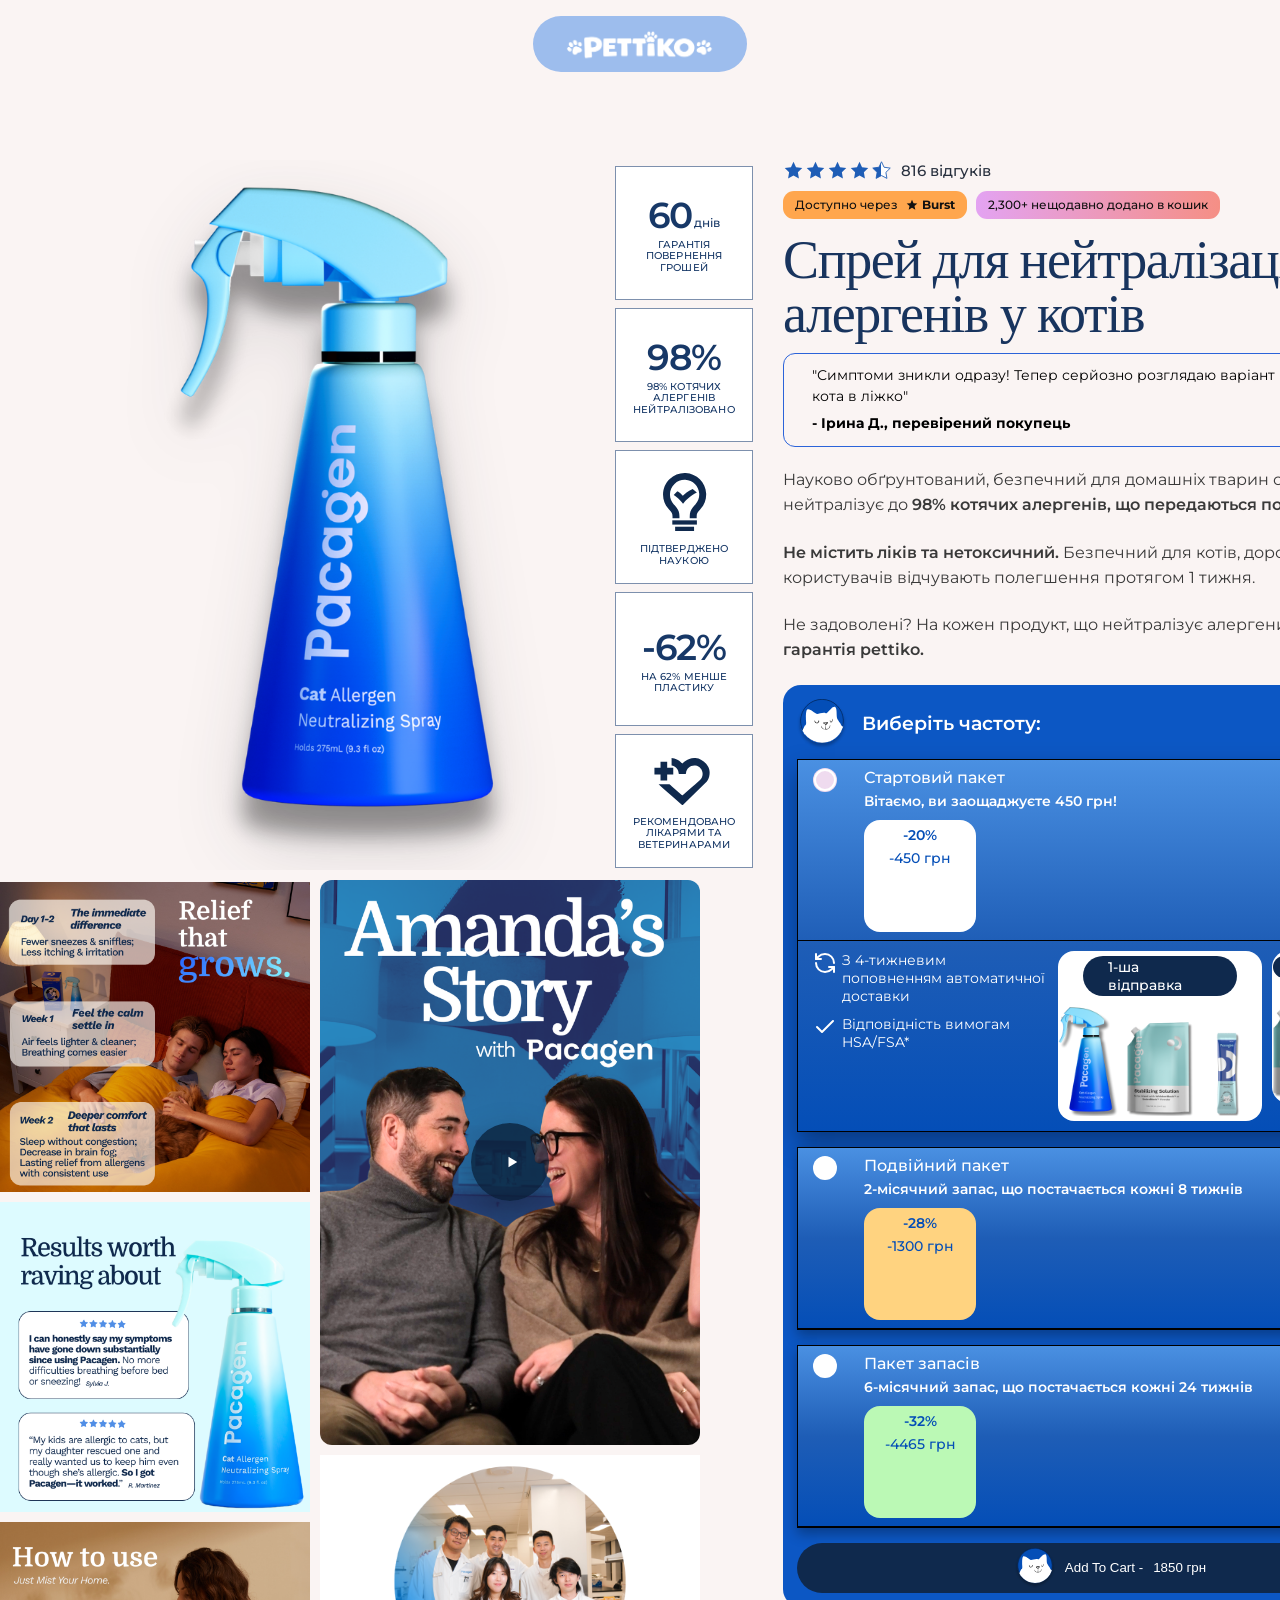
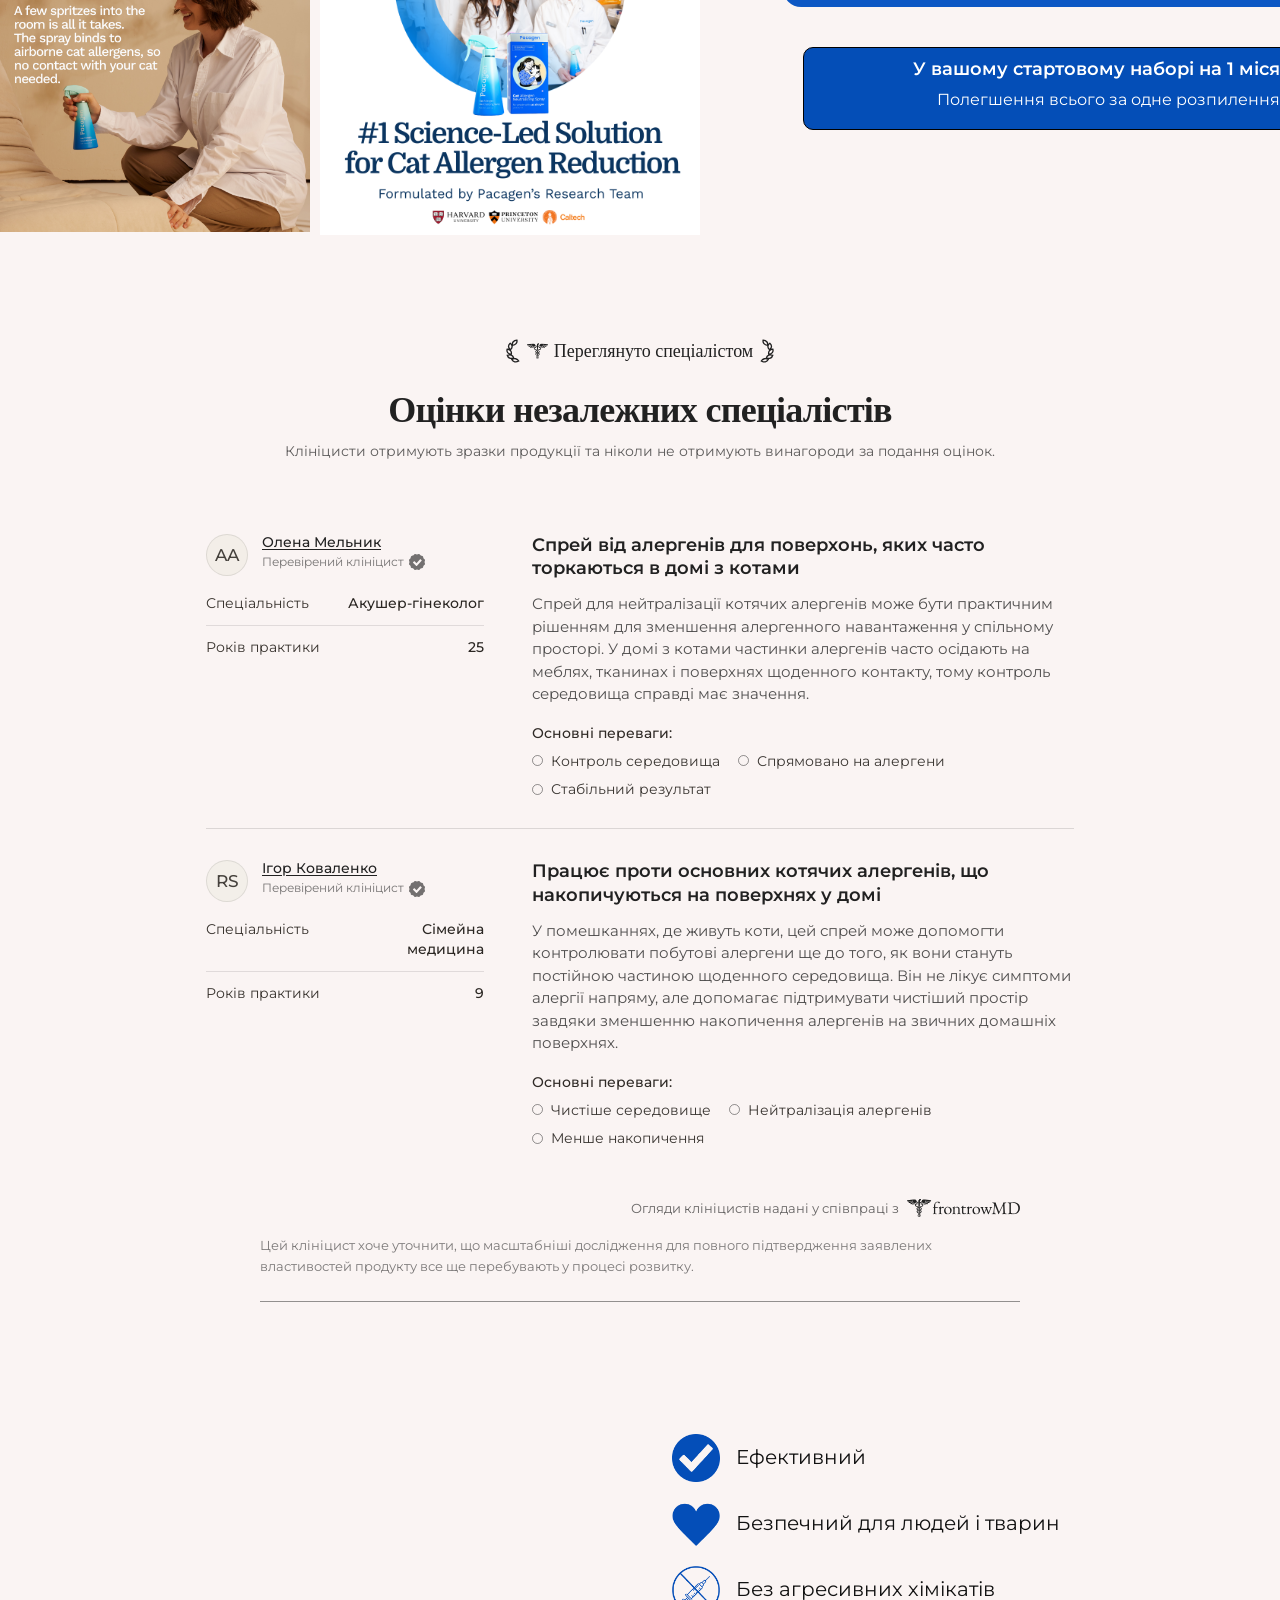
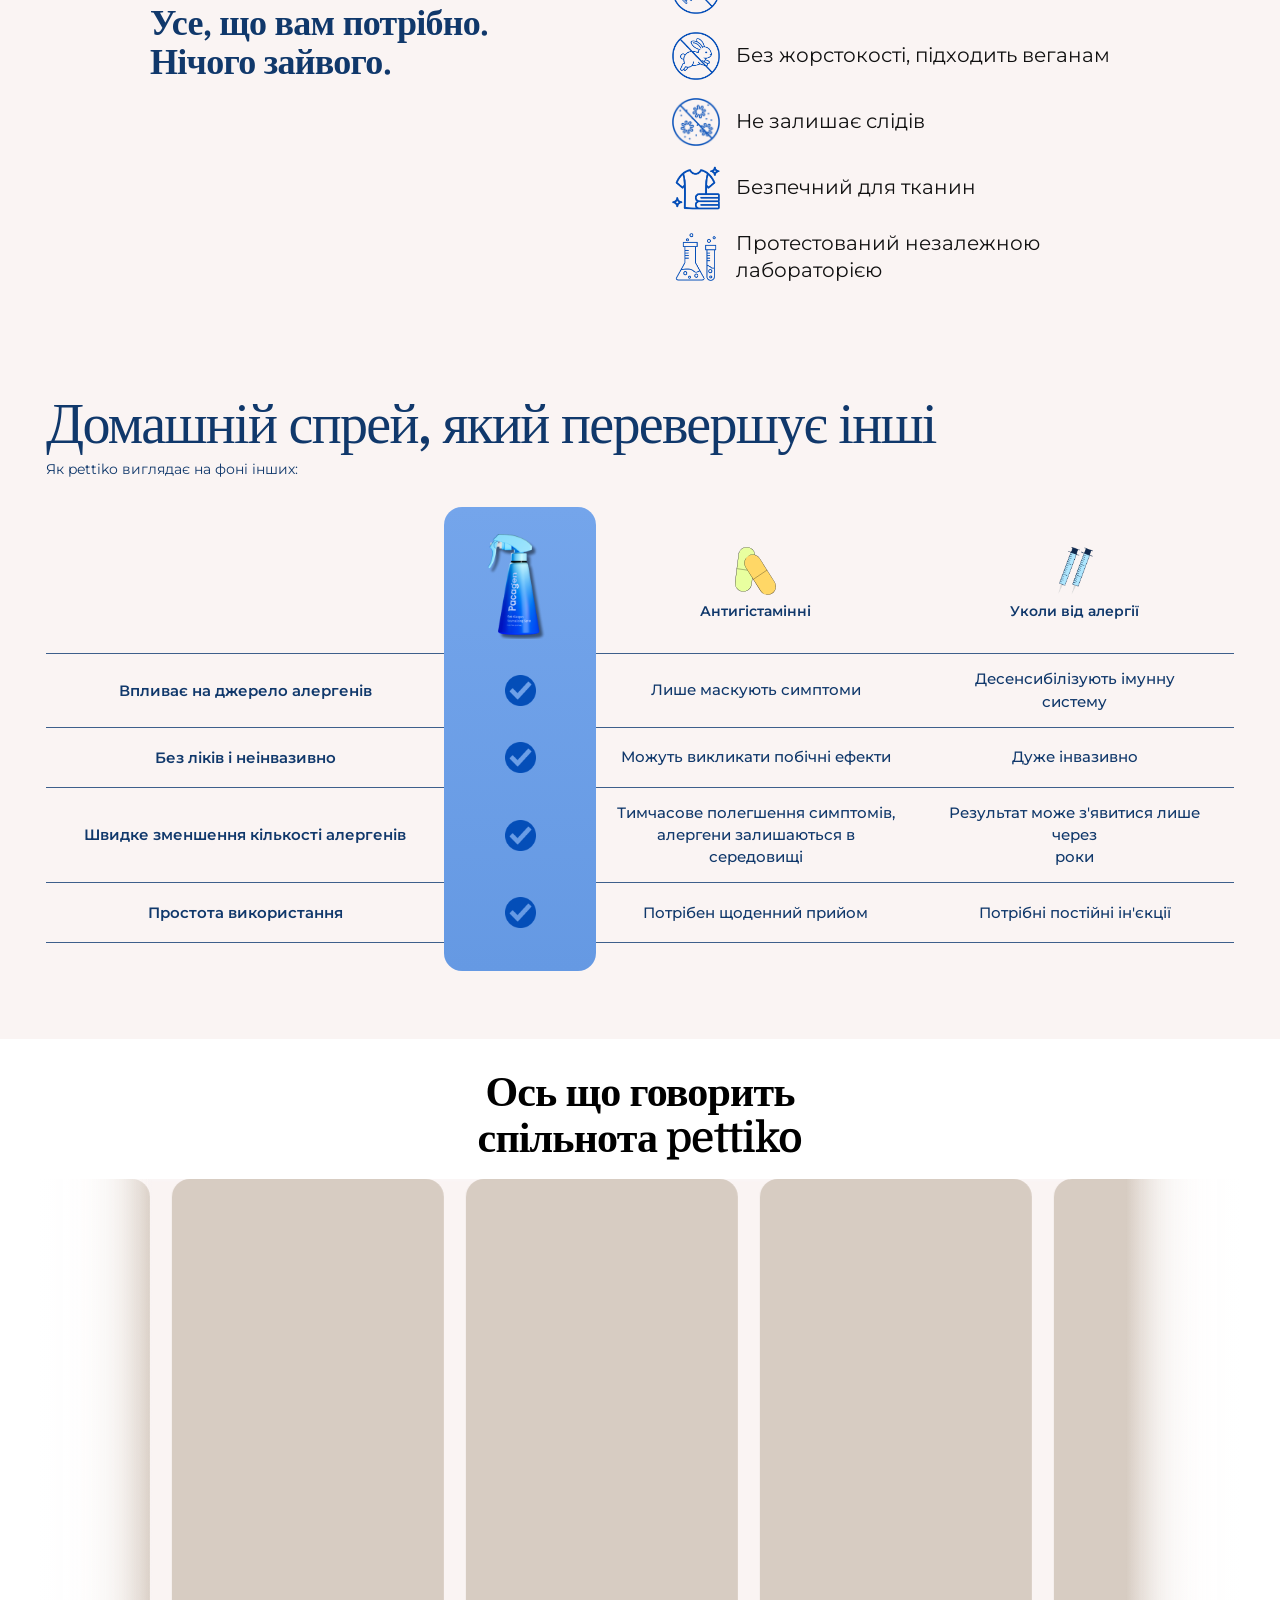
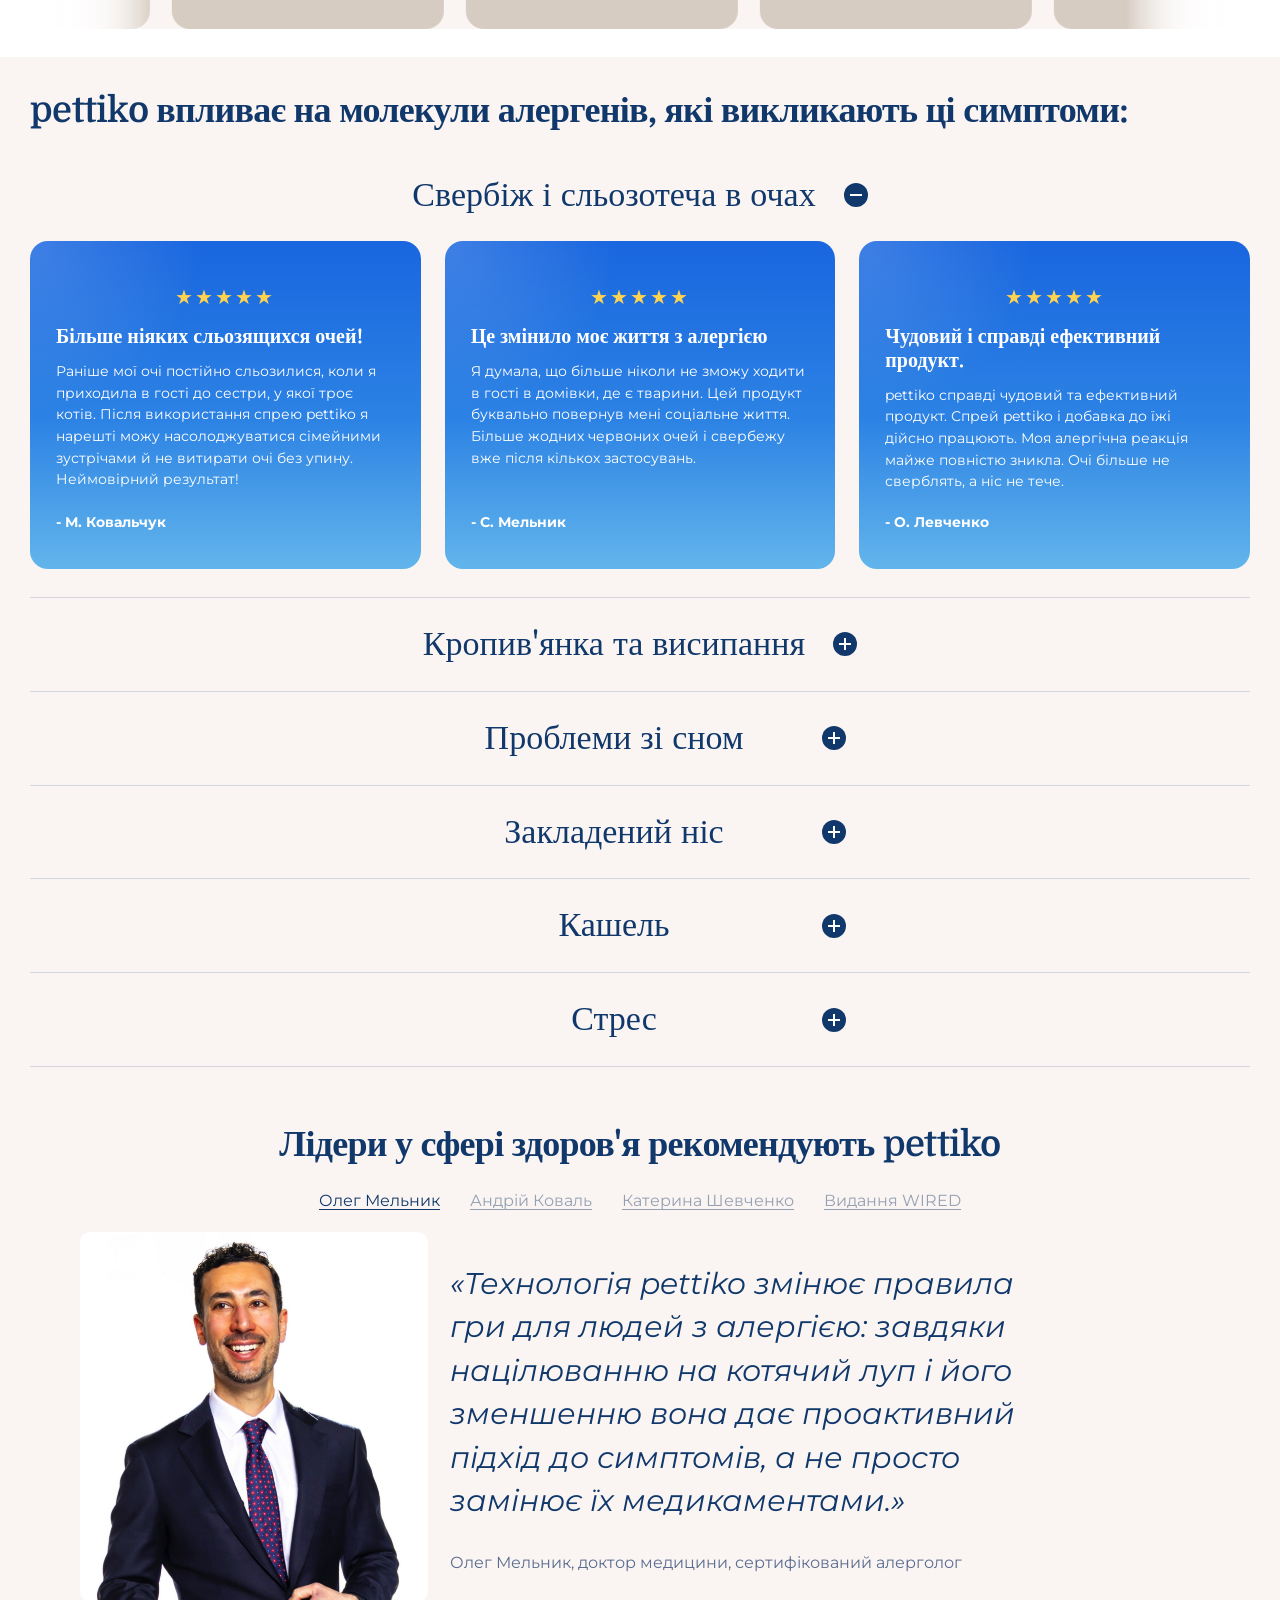
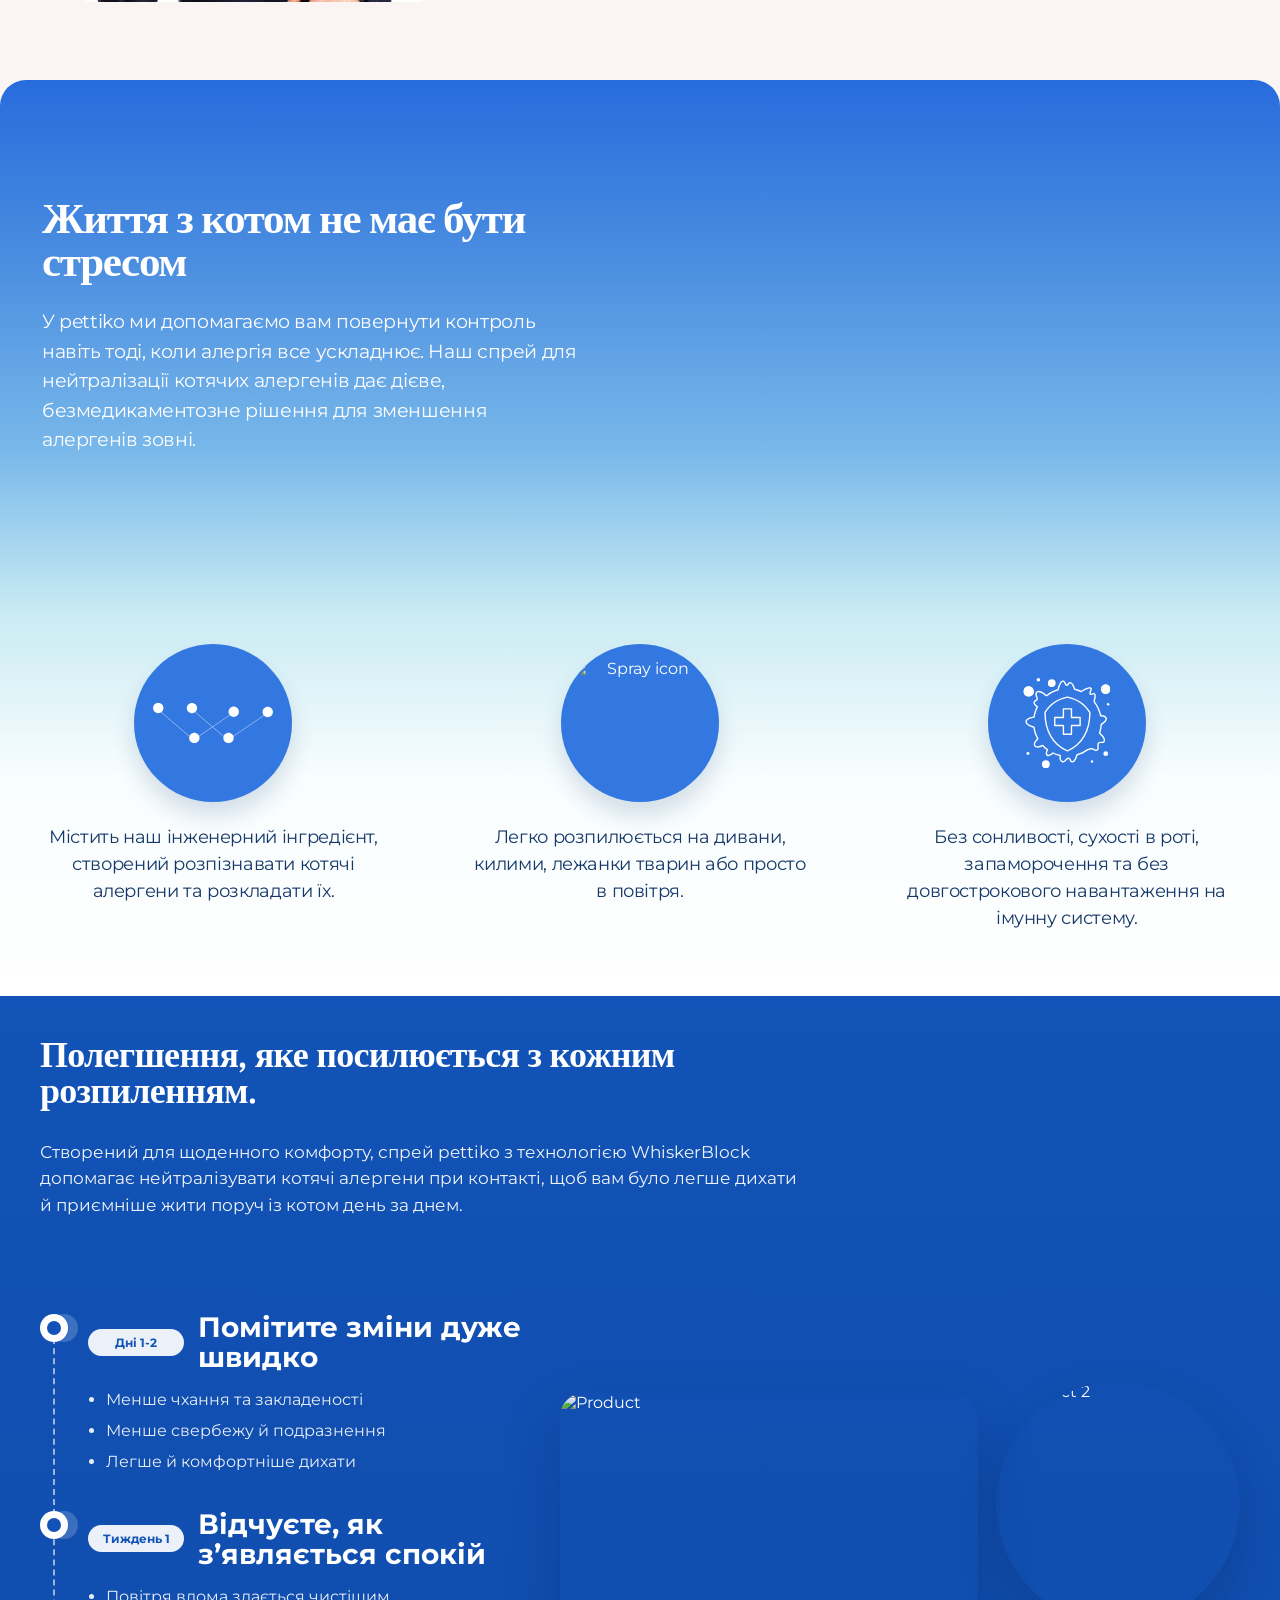
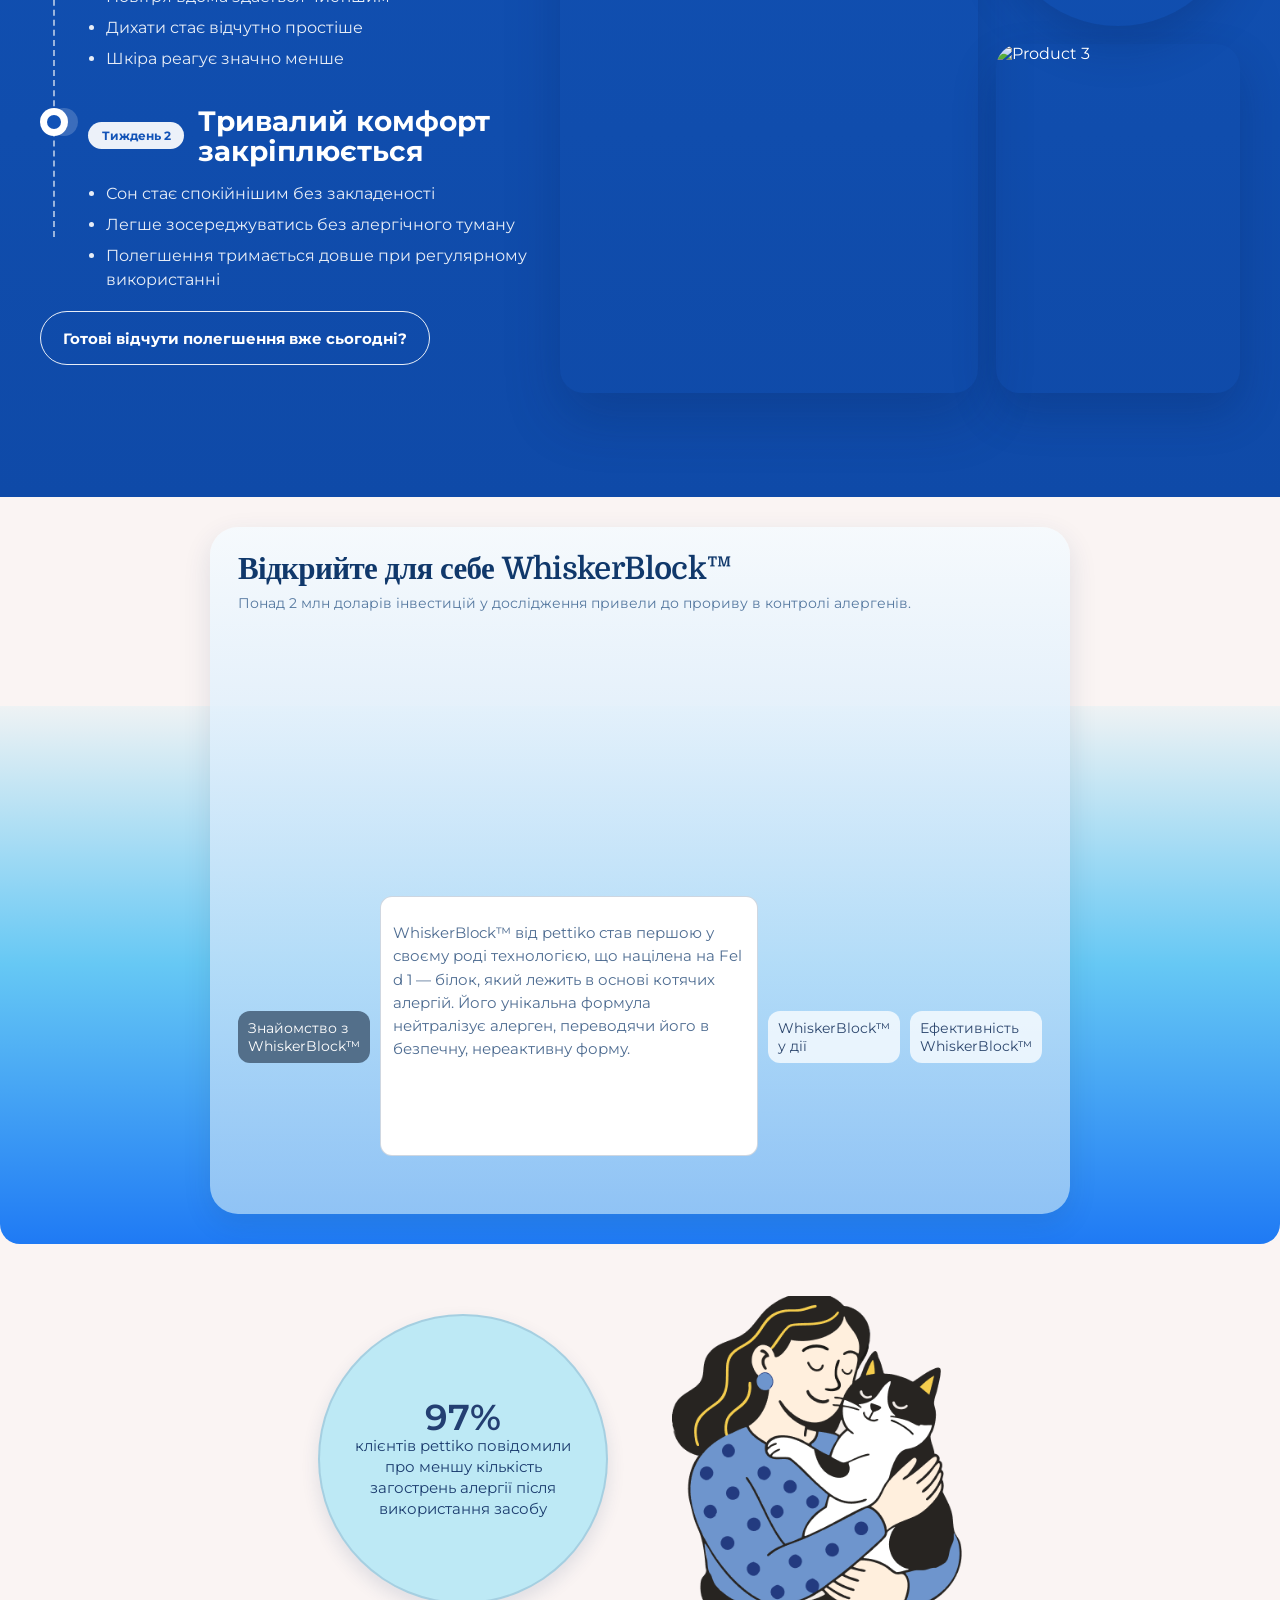
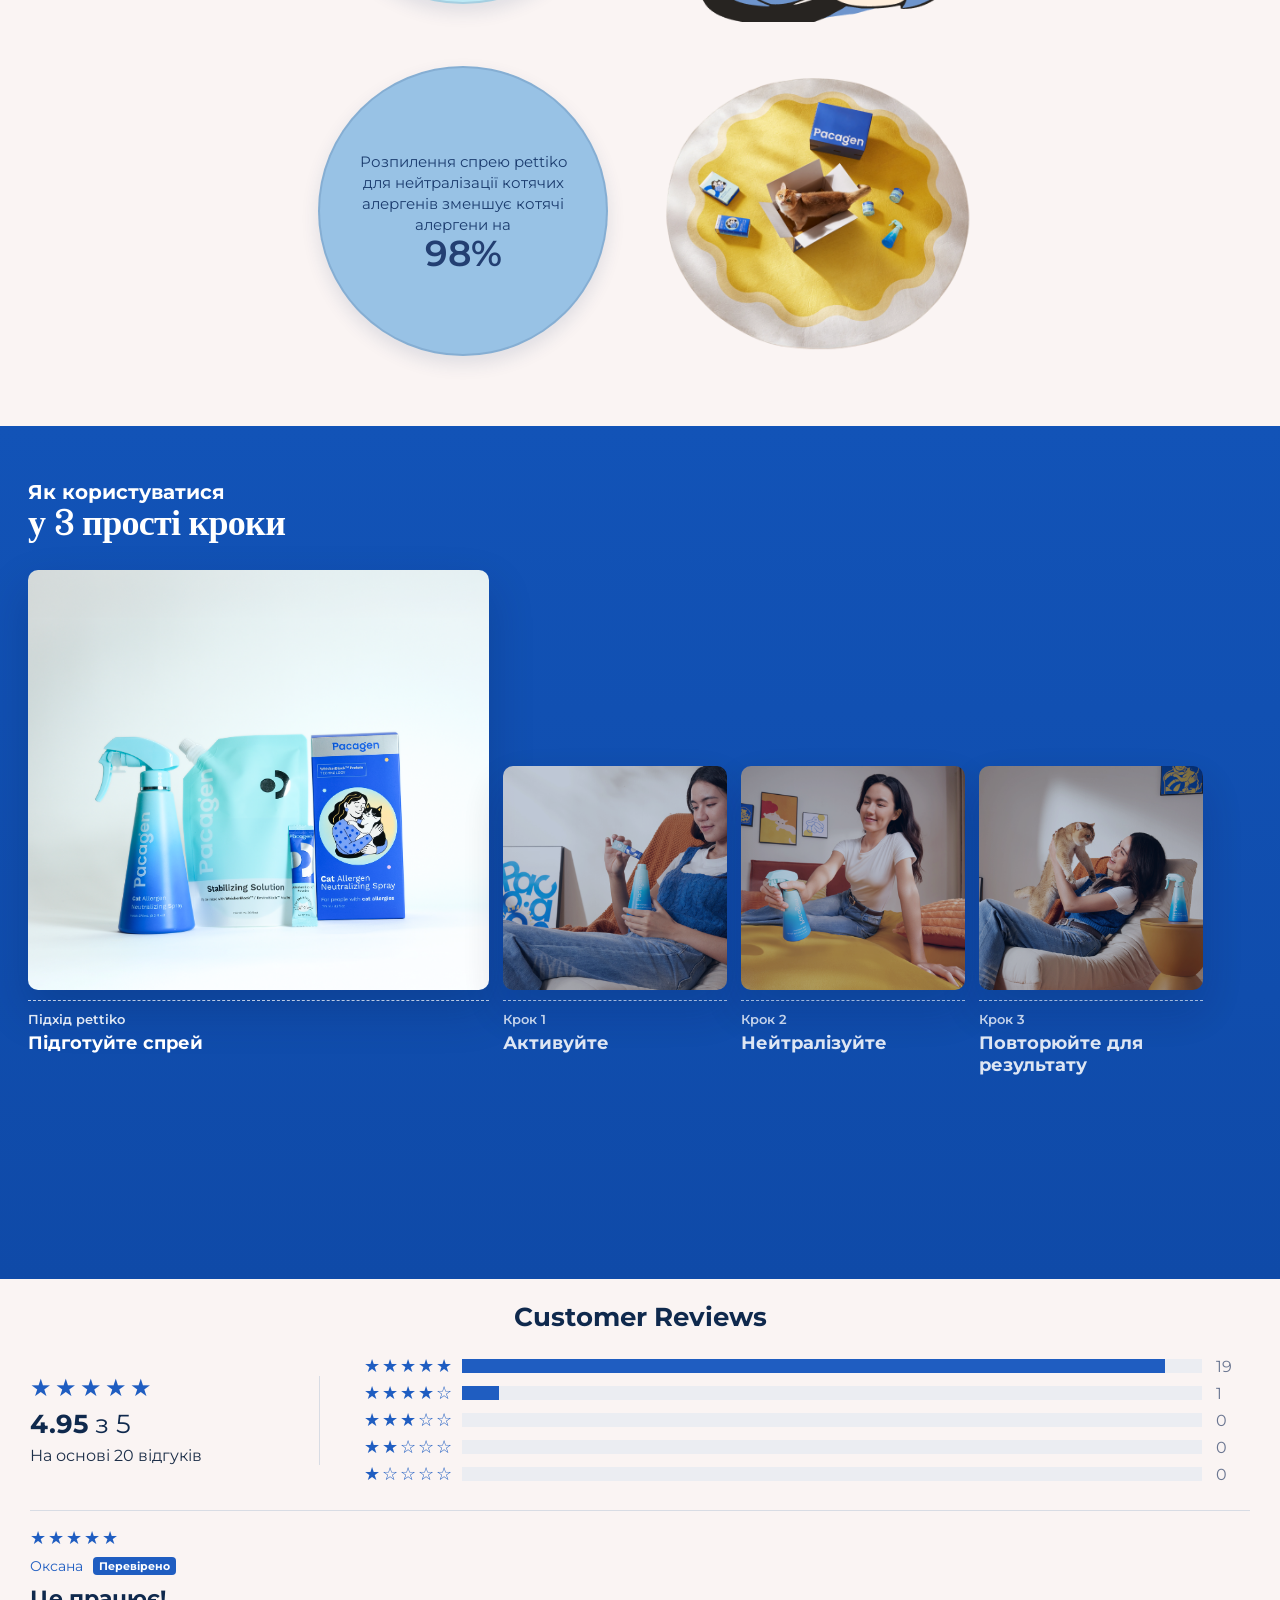
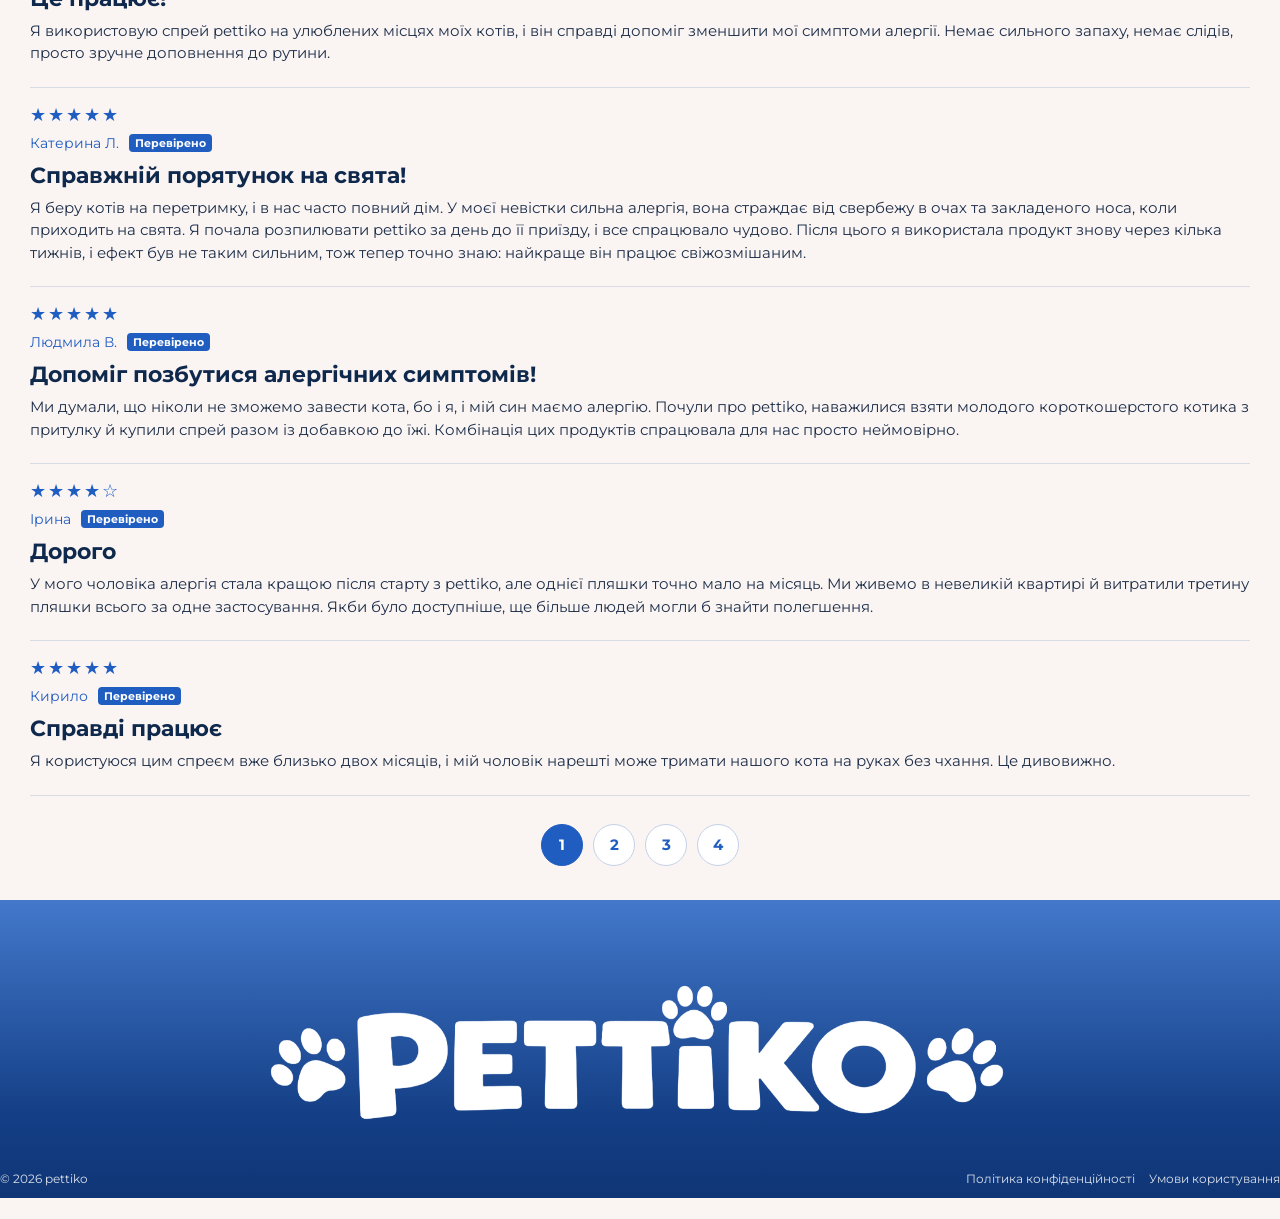
==== commit 7b615e1c: "add mobile adaptive" ====
--- a/index.html
+++ b/index.html
@@ -38,30 +38,37 @@
                             <img src="./assets/img/herocat.png" alt="" class="slider-main-img" id="slider-main-img">
                         </div>
                         <div class="slider-thumbnails">
-                            <button class="slider-arrow slider-arrow--left" id="slider-prev">&lt;</button>
                             <div class="thumbnails-container">
                                 <img src="./assets/img/herocat.png" alt="" class="thumbnail active"
-                                    data-src="./assets/img/herocat.png">
+                                    data-src="./assets/img/herocat.png" data-fit="contain" data-position="center center"
+                                    data-scale="1">
                                 <img src="./assets/img/relief.png" alt="" class="thumbnail"
-                                    data-src="./assets/img/relief.png">
+                                    data-src="./assets/img/relief.png" data-fit="contain" data-position="center top"
+                                    data-scale="1">
                                 <img src="./assets/img/feedbacks.png" alt="" class="thumbnail"
-                                    data-src="./assets/img/feedbacks.png">
+                                    data-src="./assets/img/feedbacks.png" data-fit="contain"
+                                    data-position="center center" data-scale="1">
                                 <img src="./assets/img/how-to-use.png" alt="" class="thumbnail"
-                                    data-src="./assets/img/how-to-use.png">
+                                    data-src="./assets/img/how-to-use.png" data-fit="cover" data-position="54% 0%"
+                                    data-scale="1.18" data-variant="how-to-use">
                                 <img src="./assets/img/amandas_story_preview.png" alt="" class="thumbnail"
-                                    data-src="./assets/img/amandas_story_preview.png">
+                                    data-src="./assets/img/amandas_story_preview.png" data-fit="cover"
+                                    data-position="50% 0%" data-scale="1.34" data-variant="amanda-story">
                                 <img src="./assets/img/science.png" alt="" class="thumbnail"
-                                    data-src="./assets/img/science.png">
-                            </div>
-                            <button class="slider-arrow slider-arrow--right" id="slider-next">&gt;</button>
+                                    data-src="./assets/img/science.png" data-fit="cover" data-position="42% 0%"
+                                    data-scale="1.32" data-variant="science">
+                            </div>
                         </div>
                         <div class="slider-dots">
+                            <button class="slider-arrow slider-arrow--left" id="slider-prev">&lt;</button>
                             <span class="dot active" data-index="0"></span>
                             <span class="dot" data-index="1"></span>
                             <span class="dot" data-index="2"></span>
                             <span class="dot" data-index="3"></span>
                             <span class="dot" data-index="4"></span>
                             <span class="dot" data-index="5"></span>
+                            <button class="slider-arrow slider-arrow--right" id="slider-next">&gt;</button>
+
                         </div>
                     </div>
                     <div class="banner__left__top__right flex-col">
@@ -355,16 +362,19 @@
                                         aria-hidden="true">
                                         <circle cx="12" cy="12" r="10"></circle>
                                     </svg>
-                                    <div>
-                                        <h4>Стартовий пакет</h4>
-                                        <p class="banner__right__choose-product__pack__top-line__pack-subtitle">Вітаємо,
-                                            ви
-                                            заощаджуєте 450 грн!</p>
-                                    </div>
-
-                                    <div class="banner__right__choose-product__pack__top-line__discount flex-col">
-                                        -20%
-                                        <p>-450 грн</p>
+                                    <div class="banner__right__choose-product__pack__top-line__meta flex-col">
+                                        <div>
+                                            <h4>Стартовий пакет</h4>
+                                            <p class="banner__right__choose-product__pack__top-line__pack-subtitle">
+                                                Вітаємо,
+                                                ви
+                                                заощаджуєте 450 грн!</p>
+                                        </div>
+
+                                        <div class="banner__right__choose-product__pack__top-line__discount flex-col">
+                                            -20%
+                                            <p>-450 грн</p>
+                                        </div>
                                     </div>
 
                                     <div class="banner__right__choose-product__pack__top-line__price flex-col">
@@ -433,15 +443,17 @@
                                         aria-hidden="true">
                                         <circle cx="12" cy="12" r="10"></circle>
                                     </svg>
-                                    <div>
-                                        <h4>Подвійний пакет</h4>
-                                        <p class="banner__right__choose-product__pack__top-line__pack-subtitle">
-                                            2-місячний запас, що постачається кожні 8 тижнів</p>
-                                    </div>
-
-                                    <div class="banner__right__choose-product__pack__top-line__discount flex-col">
-                                        -28%
-                                        <p>-1300 грн</p>
+                                    <div class="banner__right__choose-product__pack__top-line__meta flex-col">
+                                        <div>
+                                            <h4>Подвійний пакет</h4>
+                                            <p class="banner__right__choose-product__pack__top-line__pack-subtitle">
+                                                2-місячний запас, що постачається кожні 8 тижнів</p>
+                                        </div>
+
+                                        <div class="banner__right__choose-product__pack__top-line__discount flex-col">
+                                            -28%
+                                            <p>-1300 грн</p>
+                                        </div>
                                     </div>
 
                                     <div class="banner__right__choose-product__pack__top-line__price flex-col">
@@ -528,16 +540,18 @@
                                         aria-hidden="true">
                                         <circle cx="12" cy="12" r="10"></circle>
                                     </svg>
-                                    <div>
-                                        <h4>Пакет запасів</h4>
-                                        <p class="banner__right__choose-product__pack__top-line__pack-subtitle">
-                                            6-місячний запас, що постачається кожні 24 тижнів
-                                        </p>
-                                    </div>
-
-                                    <div class="banner__right__choose-product__pack__top-line__discount flex-col">
-                                        -32%
-                                        <p>-4465 грн</p>
+                                    <div class="banner__right__choose-product__pack__top-line__meta flex-col">
+                                        <div>
+                                            <h4>Пакет запасів</h4>
+                                            <p class="banner__right__choose-product__pack__top-line__pack-subtitle">
+                                                6-місячний запас, що постачається кожні 24 тижнів
+                                            </p>
+                                        </div>
+
+                                        <div class="banner__right__choose-product__pack__top-line__discount flex-col">
+                                            -32%
+                                            <p>-4465 грн</p>
+                                        </div>
                                     </div>
 
                                     <div class="banner__right__choose-product__pack__top-line__price flex-col">
@@ -1494,7 +1508,8 @@
                                     Впливає на джерело алергенів</div>
                                 <div
                                     class="product-comparison-mobile__cell product-comparison-mobile__cell--product-value">
-                                    <img src="./assets/img/check-mark.png" alt=""></div>
+                                    <img src="./assets/img/check-mark.png" alt="">
+                                </div>
                                 <div class="product-comparison-mobile__cell product-comparison-mobile__cell--value">Лише
                                     маскують симптоми</div>
                             </div>
@@ -1504,7 +1519,8 @@
                                     Без ліків і неінвазивно</div>
                                 <div
                                     class="product-comparison-mobile__cell product-comparison-mobile__cell--product-value">
-                                    <img src="./assets/img/check-mark.png" alt=""></div>
+                                    <img src="./assets/img/check-mark.png" alt="">
+                                </div>
                                 <div class="product-comparison-mobile__cell product-comparison-mobile__cell--value">
                                     Можуть викликати побічні ефекти</div>
                             </div>
@@ -1514,7 +1530,8 @@
                                     Швидке зменшення кількості алергенів</div>
                                 <div
                                     class="product-comparison-mobile__cell product-comparison-mobile__cell--product-value">
-                                    <img src="./assets/img/check-mark.png" alt=""></div>
+                                    <img src="./assets/img/check-mark.png" alt="">
+                                </div>
                                 <div class="product-comparison-mobile__cell product-comparison-mobile__cell--value">
                                     Тимчасове полегшення симптомів, алергени залишаються в середовищі</div>
                             </div>
@@ -1524,7 +1541,8 @@
                                     Простота використання</div>
                                 <div
                                     class="product-comparison-mobile__cell product-comparison-mobile__cell--product-value">
-                                    <img src="./assets/img/check-mark.png" alt=""></div>
+                                    <img src="./assets/img/check-mark.png" alt="">
+                                </div>
                                 <div class="product-comparison-mobile__cell product-comparison-mobile__cell--value">
                                     Потрібен щоденний прийом</div>
                             </div>
@@ -1551,7 +1569,8 @@
                                     Впливає на джерело алергенів</div>
                                 <div
                                     class="product-comparison-mobile__cell product-comparison-mobile__cell--product-value">
-                                    <img src="./assets/img/check-mark.png" alt=""></div>
+                                    <img src="./assets/img/check-mark.png" alt="">
+                                </div>
                                 <div class="product-comparison-mobile__cell product-comparison-mobile__cell--value">
                                     Десенсибілізують імунну систему</div>
                             </div>
@@ -1561,7 +1580,8 @@
                                     Без ліків і неінвазивно</div>
                                 <div
                                     class="product-comparison-mobile__cell product-comparison-mobile__cell--product-value">
-                                    <img src="./assets/img/check-mark.png" alt=""></div>
+                                    <img src="./assets/img/check-mark.png" alt="">
+                                </div>
                                 <div class="product-comparison-mobile__cell product-comparison-mobile__cell--value">Дуже
                                     інвазивно</div>
                             </div>
@@ -1571,7 +1591,8 @@
                                     Швидке зменшення кількості алергенів</div>
                                 <div
                                     class="product-comparison-mobile__cell product-comparison-mobile__cell--product-value">
-                                    <img src="./assets/img/check-mark.png" alt=""></div>
+                                    <img src="./assets/img/check-mark.png" alt="">
+                                </div>
                                 <div class="product-comparison-mobile__cell product-comparison-mobile__cell--value">
                                     Результат може з'явитися лише через роки</div>
                             </div>
@@ -1581,7 +1602,8 @@
                                     Простота використання</div>
                                 <div
                                     class="product-comparison-mobile__cell product-comparison-mobile__cell--product-value">
-                                    <img src="./assets/img/check-mark.png" alt=""></div>
+                                    <img src="./assets/img/check-mark.png" alt="">
+                                </div>
                                 <div class="product-comparison-mobile__cell product-comparison-mobile__cell--value">
                                     Потрібні постійні ін'єкції</div>
                             </div>
@@ -1601,64 +1623,62 @@
 
     <section class="community-carousel">
         <div class="container container-center">
-            <div class="community-carousel__inner flex-col">
-                <div class="community-carousel__head">
-                    <h1>Ось що говорить <br /> спільнота pettiko</h1>
-                </div>
-
-                <div class="community-carousel__viewport" data-community-carousel>
-                    <div class="community-carousel__shadow community-carousel__shadow--left" aria-hidden="true"></div>
-                    <div class="community-carousel__shadow community-carousel__shadow--right" aria-hidden="true"></div>
-
-                    <div class="community-carousel__track flex-row">
-                        <article class="community-carousel__slide">
-                            <video class="community-carousel__video" autoplay muted loop playsinline preload="metadata">
-                                <source src="./assets/video/slidevideo1.mp4" type="video/mp4">
-                            </video>
-                        </article>
-
-                        <article class="community-carousel__slide">
-                            <video class="community-carousel__video" autoplay muted loop playsinline preload="metadata">
-                                <source src="./assets/video/slidevideo2.mp4" type="video/mp4">
-                            </video>
-                        </article>
-
-                        <article class="community-carousel__slide">
-                            <video class="community-carousel__video" autoplay muted loop playsinline preload="metadata">
-                                <source src="./assets/video/slidevideo3.mp4" type="video/mp4">
-                            </video>
-                        </article>
-
-                        <article class="community-carousel__slide">
-                            <video class="community-carousel__video" autoplay muted loop playsinline preload="metadata">
-                                <source src="./assets/video/slidevideo4.mp4" type="video/mp4">
-                            </video>
-                        </article>
-
-                        <article class="community-carousel__slide">
-                            <video class="community-carousel__video" autoplay muted loop playsinline preload="metadata">
-                                <source src="./assets/video/slidevideo5.mp4" type="video/mp4">
-                            </video>
-                        </article>
-
-                        <article class="community-carousel__slide">
-                            <video class="community-carousel__video" autoplay muted loop playsinline preload="metadata">
-                                <source src="./assets/video/slidevideo6.mp4" type="video/mp4">
-                            </video>
-                        </article>
-
-                        <article class="community-carousel__slide">
-                            <video class="community-carousel__video" autoplay muted loop playsinline preload="metadata">
-                                <source src="./assets/video/slidevideo7.mp4" type="video/mp4">
-                            </video>
-                        </article>
-
-                        <article class="community-carousel__slide">
-                            <video class="community-carousel__video" autoplay muted loop playsinline preload="metadata">
-                                <source src="./assets/video/slidevideo8.mp4" type="video/mp4">
-                            </video>
-                        </article>
-                    </div>
+            <div class="community-carousel__head">
+                <h1>Ось що говорить <br /> спільнота pettiko</h1>
+            </div>
+
+            <div class="community-carousel__viewport" data-community-carousel>
+                <div class="community-carousel__shadow community-carousel__shadow--left" aria-hidden="true"></div>
+                <div class="community-carousel__shadow community-carousel__shadow--right" aria-hidden="true"></div>
+
+                <div class="community-carousel__track flex-row">
+                    <article class="community-carousel__slide">
+                        <video class="community-carousel__video" autoplay muted loop playsinline preload="metadata">
+                            <source src="./assets/video/slidevideo1.mp4" type="video/mp4">
+                        </video>
+                    </article>
+
+                    <article class="community-carousel__slide">
+                        <video class="community-carousel__video" autoplay muted loop playsinline preload="metadata">
+                            <source src="./assets/video/slidevideo2.mp4" type="video/mp4">
+                        </video>
+                    </article>
+
+                    <article class="community-carousel__slide">
+                        <video class="community-carousel__video" autoplay muted loop playsinline preload="metadata">
+                            <source src="./assets/video/slidevideo3.mp4" type="video/mp4">
+                        </video>
+                    </article>
+
+                    <article class="community-carousel__slide">
+                        <video class="community-carousel__video" autoplay muted loop playsinline preload="metadata">
+                            <source src="./assets/video/slidevideo4.mp4" type="video/mp4">
+                        </video>
+                    </article>
+
+                    <article class="community-carousel__slide">
+                        <video class="community-carousel__video" autoplay muted loop playsinline preload="metadata">
+                            <source src="./assets/video/slidevideo5.mp4" type="video/mp4">
+                        </video>
+                    </article>
+
+                    <article class="community-carousel__slide">
+                        <video class="community-carousel__video" autoplay muted loop playsinline preload="metadata">
+                            <source src="./assets/video/slidevideo6.mp4" type="video/mp4">
+                        </video>
+                    </article>
+
+                    <article class="community-carousel__slide">
+                        <video class="community-carousel__video" autoplay muted loop playsinline preload="metadata">
+                            <source src="./assets/video/slidevideo7.mp4" type="video/mp4">
+                        </video>
+                    </article>
+
+                    <article class="community-carousel__slide">
+                        <video class="community-carousel__video" autoplay muted loop playsinline preload="metadata">
+                            <source src="./assets/video/slidevideo8.mp4" type="video/mp4">
+                        </video>
+                    </article>
                 </div>
             </div>
         </div>
@@ -1896,60 +1916,58 @@
 
     <section class="leaders-tabs">
         <div class="container container-center">
-            <div class="leaders-tabs__inner">
-                <h1>Лідери у сфері здоров'я рекомендують pettiko</h1>
-
-                <div class="leaders-tabs__nav flex-row" data-leader-tabs>
-                    <button class="leaders-tabs__nav-item is-active" type="button">Олег Мельник</button>
-                    <button class="leaders-tabs__nav-item" type="button">Андрій Коваль</button>
-                    <button class="leaders-tabs__nav-item" type="button">Катерина Шевченко</button>
-                    <button class="leaders-tabs__nav-item" type="button">Видання WIRED</button>
-                </div>
-
-                <div class="leaders-tabs__panels" data-leader-panels>
-                    <div class="leaders-tabs__panel is-active flex-row-start">
-                        <div class="leaders-tabs__photo">
-                            <img src="./assets/img/basil.jpg" alt="Д-р Василь Кахваш">
-                        </div>
-                        <div class="leaders-tabs__quote">
-                            <blockquote>«Технологія pettiko змінює правила гри для людей з алергією: завдяки
-                                націлюванню на котячий луп і його зменшенню вона дає проактивний підхід до симптомів, а
-                                не просто замінює їх медикаментами.»</blockquote>
-                            <p>Олег Мельник, доктор медицини, сертифікований алерголог</p>
-                        </div>
-                    </div>
-                    <div class="leaders-tabs__panel flex-row-start">
-                        <div class="leaders-tabs__photo">
-                            <img src="./assets/img/andrew.jpg" alt="Д-р Андрій Фіндлейтор">
-                        </div>
-                        <div class="leaders-tabs__quote">
-                            <blockquote>«Я рекомендую pettiko своїм пацієнтам, тому що він працює з коренем алергічних
-                                загострень. Це безпечне та ефективне рішення, якому можуть довіряти люди з
-                                алергією.»</blockquote>
-                            <p>Андрій Коваль, ветеринарний лікар, ліцензований ветеринар</p>
-                        </div>
-                    </div>
-                    <div class="leaders-tabs__panel flex-row-start">
-                        <div class="leaders-tabs__photo">
-                            <img src="./assets/img/auri.jpg" alt="Ауріка Катаріна">
-                        </div>
-                        <div class="leaders-tabs__quote">
-                            <blockquote>«Я прибирала сотні домівок, і ніщо не зрівняється з відчуттям по-справжньому
-                                свіжого повітря, особливо для людей, які страждають від алергії! Спрей pettiko не
-                                просто маскує проблему, він буквально нейтралізує алергени, наче магія.»</blockquote>
-                            <p>Катерина Шевченко, експертка з прибирання, 5 млн підписників</p>
-                        </div>
-                    </div>
-                    <div class="leaders-tabs__panel flex-row-start">
-                        <div class="leaders-tabs__photo">
-                            <img src="./assets/img/wired.png" alt="Логотип WIRED">
-                        </div>
-                        <div class="leaders-tabs__quote">
-                            <blockquote>«Багато людей захоплюються цією антитіловою добавкою, яку можна безпосередньо
-                                додавати до корму як топер. Брендом, який мені радили найчастіше, став pettiko —
-                                порошкова добавка, яку варто додавати до їжі або давати двічі на день.»</blockquote>
-                            <p>WIRED, 9 млн+ підписників на X</p>
-                        </div>
+            <h1>Лідери у сфері здоров'я рекомендують pettiko</h1>
+
+            <div class="leaders-tabs__nav flex-row" data-leader-tabs>
+                <button class="leaders-tabs__nav-item is-active" type="button">Олег Мельник</button>
+                <button class="leaders-tabs__nav-item" type="button">Андрій Коваль</button>
+                <button class="leaders-tabs__nav-item" type="button">Катерина Шевченко</button>
+                <button class="leaders-tabs__nav-item" type="button">Видання WIRED</button>
+            </div>
+
+            <div class="leaders-tabs__panels" data-leader-panels>
+                <div class="leaders-tabs__panel is-active flex-row-start">
+                    <div class="leaders-tabs__photo">
+                        <img src="./assets/img/basil.jpg" alt="Д-р Василь Кахваш">
+                    </div>
+                    <div class="leaders-tabs__quote">
+                        <blockquote>«Технологія pettiko змінює правила гри для людей з алергією: завдяки
+                            націлюванню на котячий луп і його зменшенню вона дає проактивний підхід до симптомів, а
+                            не просто замінює їх медикаментами.»</blockquote>
+                        <p>Олег Мельник, доктор медицини, сертифікований алерголог</p>
+                    </div>
+                </div>
+                <div class="leaders-tabs__panel flex-row-start">
+                    <div class="leaders-tabs__photo">
+                        <img src="./assets/img/andrew.jpg" alt="Д-р Андрій Фіндлейтор">
+                    </div>
+                    <div class="leaders-tabs__quote">
+                        <blockquote>«Я рекомендую pettiko своїм пацієнтам, тому що він працює з коренем алергічних
+                            загострень. Це безпечне та ефективне рішення, якому можуть довіряти люди з
+                            алергією.»</blockquote>
+                        <p>Андрій Коваль, ветеринарний лікар, ліцензований ветеринар</p>
+                    </div>
+                </div>
+                <div class="leaders-tabs__panel flex-row-start">
+                    <div class="leaders-tabs__photo">
+                        <img src="./assets/img/auri.jpg" alt="Ауріка Катаріна">
+                    </div>
+                    <div class="leaders-tabs__quote">
+                        <blockquote>«Я прибирала сотні домівок, і ніщо не зрівняється з відчуттям по-справжньому
+                            свіжого повітря, особливо для людей, які страждають від алергії! Спрей pettiko не
+                            просто маскує проблему, він буквально нейтралізує алергени, наче магія.»</blockquote>
+                        <p>Катерина Шевченко, експертка з прибирання, 5 млн підписників</p>
+                    </div>
+                </div>
+                <div class="leaders-tabs__panel flex-row-start">
+                    <div class="leaders-tabs__photo">
+                        <img src="./assets/img/wired.png" alt="Логотип WIRED">
+                    </div>
+                    <div class="leaders-tabs__quote">
+                        <blockquote>«Багато людей захоплюються цією антитіловою добавкою, яку можна безпосередньо
+                            додавати до корму як топер. Брендом, який мені радили найчастіше, став pettiko —
+                            порошкова добавка, яку варто додавати до їжі або давати двічі на день.»</blockquote>
+                        <p>WIRED, 9 млн+ підписників на X</p>
                     </div>
                 </div>
             </div>
@@ -1980,107 +1998,116 @@
                     <div class="comfort-benefits__items flex-row" data-comfort-slider>
                         <div class="comfort-benefits__item flex-col" data-comfort-slide>
                             <div class="comfort-benefits__badge comfort-benefits__badge--molecule">
-                            <svg width="228" height="77" viewBox="0 0 228 77" fill="none"
-                                xmlns="http://www.w3.org/2000/svg">
-                                <g clip-path="url(#clip0_1477_863)">
-                                    <path
-                                        d="M74.0105 20.0838C79.4698 20.0838 83.8954 15.6583 83.8954 10.199C83.8954 4.73979 79.4698 0.314209 74.0105 0.314209C68.5513 0.314209 64.1257 4.73979 64.1257 10.199C64.1257 15.6583 68.5513 20.0838 74.0105 20.0838Z"
-                                        fill="white" stroke="#2A55A4" stroke-width="0.09" stroke-miterlimit="10"></path>
-                                    <path d="M69.9268 9.02612L137.487 66.7643" stroke="white" stroke-width="0.81"
-                                        stroke-miterlimit="10"></path>
-                                    <path
-                                        d="M143.518 76.7958C148.978 76.7958 153.403 72.3702 153.403 66.9109C153.403 61.4517 148.978 57.0261 143.518 57.0261C138.059 57.0261 133.634 61.4517 133.634 66.9109C133.634 72.3702 138.059 76.7958 143.518 76.7958Z"
-                                        fill="white" stroke="#2A55A4" stroke-width="0.09" stroke-miterlimit="10"></path>
-                                    <path
-                                        d="M218.011 27.4137C223.47 27.4137 227.895 22.9881 227.895 17.5289C227.895 12.0696 223.47 7.64404 218.011 7.64404C212.551 7.64404 208.126 12.0696 208.126 17.5289C208.126 22.9881 212.551 27.4137 218.011 27.4137Z"
-                                        fill="white" stroke="#2A55A4" stroke-width="0.09" stroke-miterlimit="10"></path>
-                                    <path d="M147.581 67.2461L220.942 17.0681" stroke="white" stroke-width="0.81"
-                                        stroke-miterlimit="10"></path>
-                                    <path
-                                        d="M9.96856 19.8534C15.4278 19.8534 19.8534 15.4278 19.8534 9.96856C19.8534 4.50932 15.4278 0.0837402 9.96856 0.0837402C4.50932 0.0837402 0.0837402 4.50932 0.0837402 9.96856C0.0837402 15.4278 4.50932 19.8534 9.96856 19.8534Z"
-                                        fill="white" stroke="#2A55A4" stroke-width="0.09" stroke-miterlimit="10"></path>
-                                    <path d="M4.71216 8.73291L72.2724 66.4711" stroke="white" stroke-width="0.81"
-                                        stroke-miterlimit="10"></path>
-                                    <path
-                                        d="M78.513 76.9005C83.9722 76.9005 88.3978 72.4749 88.3978 67.0157C88.3978 61.5564 83.9722 57.1309 78.513 57.1309C73.0538 57.1309 68.6282 61.5564 68.6282 67.0157C68.6282 72.4749 73.0538 76.9005 78.513 76.9005Z"
-                                        fill="white" stroke="#2A55A4" stroke-width="0.09" stroke-miterlimit="10"></path>
-                                    <path
-                                        d="M153.382 26.9737C158.841 26.9737 163.267 22.5482 163.267 17.0889C163.267 11.6297 158.841 7.2041 153.382 7.2041C147.923 7.2041 143.497 11.6297 143.497 17.0889C143.497 22.5482 147.923 26.9737 153.382 26.9737Z"
-                                        fill="white" stroke="#2A55A4" stroke-width="0.09" stroke-miterlimit="10"></path>
-                                    <path d="M82.3455 66.953L155.728 16.7959" stroke="white" stroke-width="0.81"
-                                        stroke-miterlimit="10"></path>
-                                </g>
-                                <defs>
-                                    <clipPath id="clip0_1477_863">
-                                        <rect width="228" height="76.9843" fill="white"></rect>
-                                    </clipPath>
-                                </defs>
-                            </svg>
-                            </div>
-                            <p>Містить наш інженерний інгредієнт, створений розпізнавати котячі алергени та розкладати їх.
+                                <svg width="228" height="77" viewBox="0 0 228 77" fill="none"
+                                    xmlns="http://www.w3.org/2000/svg">
+                                    <g clip-path="url(#clip0_1477_863)">
+                                        <path
+                                            d="M74.0105 20.0838C79.4698 20.0838 83.8954 15.6583 83.8954 10.199C83.8954 4.73979 79.4698 0.314209 74.0105 0.314209C68.5513 0.314209 64.1257 4.73979 64.1257 10.199C64.1257 15.6583 68.5513 20.0838 74.0105 20.0838Z"
+                                            fill="white" stroke="#2A55A4" stroke-width="0.09" stroke-miterlimit="10">
+                                        </path>
+                                        <path d="M69.9268 9.02612L137.487 66.7643" stroke="white" stroke-width="0.81"
+                                            stroke-miterlimit="10"></path>
+                                        <path
+                                            d="M143.518 76.7958C148.978 76.7958 153.403 72.3702 153.403 66.9109C153.403 61.4517 148.978 57.0261 143.518 57.0261C138.059 57.0261 133.634 61.4517 133.634 66.9109C133.634 72.3702 138.059 76.7958 143.518 76.7958Z"
+                                            fill="white" stroke="#2A55A4" stroke-width="0.09" stroke-miterlimit="10">
+                                        </path>
+                                        <path
+                                            d="M218.011 27.4137C223.47 27.4137 227.895 22.9881 227.895 17.5289C227.895 12.0696 223.47 7.64404 218.011 7.64404C212.551 7.64404 208.126 12.0696 208.126 17.5289C208.126 22.9881 212.551 27.4137 218.011 27.4137Z"
+                                            fill="white" stroke="#2A55A4" stroke-width="0.09" stroke-miterlimit="10">
+                                        </path>
+                                        <path d="M147.581 67.2461L220.942 17.0681" stroke="white" stroke-width="0.81"
+                                            stroke-miterlimit="10"></path>
+                                        <path
+                                            d="M9.96856 19.8534C15.4278 19.8534 19.8534 15.4278 19.8534 9.96856C19.8534 4.50932 15.4278 0.0837402 9.96856 0.0837402C4.50932 0.0837402 0.0837402 4.50932 0.0837402 9.96856C0.0837402 15.4278 4.50932 19.8534 9.96856 19.8534Z"
+                                            fill="white" stroke="#2A55A4" stroke-width="0.09" stroke-miterlimit="10">
+                                        </path>
+                                        <path d="M4.71216 8.73291L72.2724 66.4711" stroke="white" stroke-width="0.81"
+                                            stroke-miterlimit="10"></path>
+                                        <path
+                                            d="M78.513 76.9005C83.9722 76.9005 88.3978 72.4749 88.3978 67.0157C88.3978 61.5564 83.9722 57.1309 78.513 57.1309C73.0538 57.1309 68.6282 61.5564 68.6282 67.0157C68.6282 72.4749 73.0538 76.9005 78.513 76.9005Z"
+                                            fill="white" stroke="#2A55A4" stroke-width="0.09" stroke-miterlimit="10">
+                                        </path>
+                                        <path
+                                            d="M153.382 26.9737C158.841 26.9737 163.267 22.5482 163.267 17.0889C163.267 11.6297 158.841 7.2041 153.382 7.2041C147.923 7.2041 143.497 11.6297 143.497 17.0889C143.497 22.5482 147.923 26.9737 153.382 26.9737Z"
+                                            fill="white" stroke="#2A55A4" stroke-width="0.09" stroke-miterlimit="10">
+                                        </path>
+                                        <path d="M82.3455 66.953L155.728 16.7959" stroke="white" stroke-width="0.81"
+                                            stroke-miterlimit="10"></path>
+                                    </g>
+                                    <defs>
+                                        <clipPath id="clip0_1477_863">
+                                            <rect width="228" height="76.9843" fill="white"></rect>
+                                        </clipPath>
+                                    </defs>
+                                </svg>
+                            </div>
+                            <p>Містить наш інженерний інгредієнт, створений розпізнавати котячі алергени та розкладати
+                                їх.
                             </p>
                         </div>
 
                         <div class="comfort-benefits__item flex-col" data-comfort-slide>
                             <div class="comfort-benefits__badge comfort-benefits__badge--spray">
-                            <img src="https://cdn.shopify.com/s/files/1/0814/8369/4394/files/catspray_white2.png?v=1763070729"
-                                alt="Spray icon" loading="lazy">
+                                <img src="https://cdn.shopify.com/s/files/1/0814/8369/4394/files/catspray_white2.png?v=1763070729"
+                                    alt="Spray icon" loading="lazy">
                             </div>
                             <p>Легко розпилюється на дивани, килими, лежанки тварин або просто в повітря.</p>
                         </div>
 
                         <div class="comfort-benefits__item flex-col" data-comfort-slide>
                             <div class="comfort-benefits__badge comfort-benefits__badge--safe">
-                            <svg width="146" height="151" viewBox="0 0 146 151" fill="none"
-                                xmlns="http://www.w3.org/2000/svg">
-                                <path
-                                    d="M73.9753 30.9032C73.8199 30.8721 73.6621 30.8721 73.5067 30.9032C56.3136 34.4494 43.7643 43.0555 35.1439 57.2117C35.0315 57.3934 34.9741 57.6015 34.9741 57.8143C34.9741 89.2807 48.2145 111.981 73.258 123.459C73.411 123.531 73.576 123.566 73.741 123.566C73.906 123.566 74.071 123.531 74.224 123.459C99.27 111.981 112.508 89.2831 112.508 57.8143C112.508 57.6015 112.448 57.3934 112.338 57.2117C103.72 43.0555 91.1708 34.4494 73.9753 30.9032ZM73.741 121.132C49.9768 110.027 37.3821 88.2644 37.2936 58.1395C45.5171 44.7916 57.4447 36.635 73.741 33.2203C90.0397 36.6374 101.967 44.7916 110.191 58.1395C110.1 88.2644 97.5076 110.027 73.741 121.132Z"
-                                    fill="white"></path>
-                                <path
-                                    d="M95.009 65.0844H81.6611V51.7365C81.6611 51.098 81.1446 50.5791 80.5037 50.5791H66.9812C66.3404 50.5791 65.8215 51.098 65.8215 51.7365V65.0844H52.4759C51.8351 65.0844 51.3162 65.6033 51.3162 66.2418V79.7643C51.3162 80.4051 51.8351 80.924 52.4759 80.924H65.8215V94.2696C65.8215 94.9104 66.3404 95.4293 66.9812 95.4293H80.5037C81.1446 95.4293 81.6611 94.9104 81.6611 94.2696V80.924H95.009C95.6499 80.924 96.1664 80.4051 96.1664 79.7643V66.2418C96.1664 65.6033 95.6475 65.0844 95.009 65.0844ZM93.8493 78.6069H80.5037C79.8629 78.6069 79.344 79.1234 79.344 79.7643V93.1122H68.1386V79.7643C68.1386 79.1234 67.6197 78.6069 66.9812 78.6069H53.6333V67.4015H66.9812C67.6197 67.4015 68.1386 66.8826 68.1386 66.2442V52.8962H79.344V66.2418C79.344 66.8826 79.8629 67.4015 80.5037 67.4015H93.8493V78.6069Z"
-                                    fill="white"></path>
-                                <path
-                                    d="M130.373 62.1596C128.575 53.8955 124.921 46.0139 119.756 39.2754C120.581 36.5781 122.109 29.3183 120.583 26.5994C119.254 24.2369 116.872 25.1694 115.449 25.7266C113.888 26.3388 113.297 26.4583 112.872 25.9777C112.393 25.4373 113.087 23.7706 113.644 22.4315C114.378 20.6596 115.141 18.8303 114.479 17.3166C114.151 16.5681 113.534 16.0205 112.64 15.6929C108.649 14.2199 99.7748 19.5954 96.9675 21.3984C93.6915 19.9637 90.2696 18.8326 86.7784 18.0292C86.0538 15.614 83.5574 8.28247 79.6381 6.93859C76.6108 5.896 75.1928 8.02421 74.253 9.43266C73.4352 10.6546 73.0933 11.0204 72.5385 10.9344C71.8594 10.8291 71.3429 9.58809 70.8431 8.39007C70.0181 6.40773 68.7651 3.40672 65.3504 4.10257C60.8118 5.02081 57.8563 15.5662 57.0074 19.0096C50.3717 21.0063 44.2118 24.1508 38.6785 28.3642C35.8663 25.8486 26.7557 18.3879 21.9063 22.7615C20.0841 24.4019 18.5609 27.5607 21.6408 33.3045C21.9541 33.8903 22.0115 34.5527 21.8058 35.1744C21.5882 35.8248 21.1148 36.3509 20.4715 36.6498C18.5059 37.5657 17.272 38.8617 16.8057 40.5021C15.7655 44.1679 19.8378 47.4798 21.7843 48.8213C19.3165 53.7974 17.5901 59.0845 16.6431 64.5604C13.501 65.0578 3.91691 67.0425 3.19714 72.8676C2.44868 78.9294 13.2715 82.533 16.4805 83.4632C17.4801 89.9053 19.5437 96.0747 22.6236 101.826C20.5552 103.686 15.151 109.234 18.0468 114.227C21.0861 119.463 29.3096 115.944 31.9399 114.638C34.0777 116.864 36.3996 118.925 38.8602 120.783C37.8272 122.84 35.8544 127.747 39.0084 130.272C42.3825 132.972 47.8154 128.84 49.6854 127.24C53.1025 128.801 56.675 130.028 60.3264 130.894C60.0538 133.474 59.8984 139.744 64.5207 141.284C67.7823 142.372 70.1018 140.076 71.9694 138.235C73.5978 136.628 74.6643 135.667 75.7978 135.961C76.9527 136.252 77.2684 137.051 77.7227 138.44C78.1842 139.851 78.8586 141.91 81.5392 141.908C81.8333 141.908 82.1537 141.884 82.5004 141.831C87.2447 141.097 89.8009 132.627 90.4824 129.999C96.6279 128.151 102.391 125.3 107.623 121.525C110.026 120.702 114.268 119.605 115.921 120.016C116.624 120.188 117.135 120.59 117.728 121.054C118.948 122.013 120.466 123.211 123.666 122.108C126.684 121.068 126.435 117.639 126.232 114.882C126.083 112.833 125.928 110.714 126.877 109.781C127.664 109.007 128.721 109.059 130.376 109.243C132.516 109.475 135.457 109.8 136.691 105.805C138.331 100.496 131.299 94.0947 128.96 92.1482C130.356 87.7651 131.229 83.2145 131.552 78.6018C133.711 77.3177 140.543 72.8413 139.955 67.9058C139.371 63.0253 132.886 62.2696 130.373 62.1596ZM129.876 76.8945C129.52 77.0906 129.302 77.4516 129.276 77.8414C128.986 82.7363 128.056 87.5594 126.509 92.1793C126.351 92.6432 126.507 93.1573 126.894 93.4586C129.4 95.4147 135.648 101.323 134.477 105.123C133.831 107.206 132.891 107.184 130.624 106.938C128.955 106.754 126.877 106.529 125.249 108.127C123.537 109.815 123.74 112.593 123.919 115.049C124.12 117.792 124.151 119.487 122.91 119.918C120.904 120.604 120.249 120.088 119.158 119.231C118.458 118.682 117.661 118.057 116.475 117.763C114.146 117.189 107.819 118.734 106.418 119.571L106.401 119.547C101.169 123.347 95.3797 126.18 89.1935 127.962C88.7894 128.079 88.4809 128.404 88.3877 128.813C87.4814 132.728 84.9826 139.1 82.1441 139.54C80.6568 139.772 80.4583 139.351 79.9227 137.718C79.454 136.291 78.8131 134.332 76.3669 133.713C76.0273 133.627 75.7021 133.589 75.3841 133.589C73.3754 133.589 71.7757 135.167 70.341 136.585C68.361 138.538 67.0339 139.679 65.25 139.086C61.479 137.828 62.7416 130.281 62.7535 130.207C62.8659 129.593 62.4714 129 61.8616 128.866C57.7678 127.976 53.7696 126.618 49.9771 124.822C49.5515 124.621 49.0421 124.7 48.6954 125.023C46.8015 126.781 42.2916 129.937 40.4528 128.462C38.1022 126.582 41.3136 121.109 41.3471 121.054C41.6579 120.54 41.524 119.87 41.0362 119.516C38.1548 117.419 35.4598 115.032 33.0255 112.419C32.6645 112.027 32.081 111.938 31.6123 112.196C31.5238 112.247 22.4323 117.168 20.0483 113.064C17.5757 108.801 24.7351 103.064 24.8068 103.005C25.2516 102.653 25.3783 102.029 25.101 101.534C21.7843 95.5749 19.6178 89.1329 18.6613 82.3872C18.5944 81.9257 18.2596 81.5455 17.81 81.4283C14.4575 80.5483 5.00014 77.136 5.49513 73.1522C5.99968 69.0703 14.5388 67.1382 17.7861 66.7389C18.3003 66.6743 18.7092 66.2797 18.7905 65.7704C19.7183 59.8903 21.5763 54.2303 24.3142 48.9456C24.5964 48.4028 24.4075 47.7309 23.879 47.4176C22.406 46.5448 18.36 43.5151 19.0344 41.1334C19.307 40.1697 20.12 39.3687 21.4471 38.7493C22.6571 38.1874 23.5897 37.152 24.0034 35.9061C24.4123 34.6746 24.2999 33.3619 23.6829 32.2117C22.3749 29.7726 21.2726 26.4512 23.4558 24.4832C26.7318 21.5324 35.1298 28.1657 37.8128 30.7195C38.2289 31.1189 38.8769 31.15 39.3289 30.7913C45.0057 26.3172 51.3855 23.0388 58.2962 21.0469C58.7004 20.9298 59.0088 20.6046 59.1021 20.1957C60.3647 14.7627 63.2772 6.88598 65.8071 6.37425C67.1462 6.10404 67.6795 6.82381 68.7029 9.28201C69.4131 10.9894 70.219 12.9215 72.1822 13.2252C74.2937 13.548 75.3793 11.9148 76.178 10.7191C77.1919 9.20071 77.6534 8.70811 78.8873 9.13136C81.3622 9.98025 83.7893 15.8268 84.7363 19.3133C84.851 19.7318 85.1858 20.0522 85.6091 20.143C89.3824 20.9632 93.0793 22.1828 96.5944 23.7706C96.9555 23.9308 97.3764 23.8997 97.7088 23.6797C102.161 20.7456 109.495 17.0057 111.836 17.8642C112.257 18.0196 112.331 18.1894 112.355 18.2444C112.621 18.8518 112.001 20.3439 111.504 21.5419C110.657 23.5769 109.698 25.882 111.133 27.5081C112.702 29.2872 114.861 28.4431 116.294 27.8835C118.132 27.1637 118.309 27.2857 118.56 27.7329C119.524 29.445 118.446 35.4757 117.374 39.2085C117.272 39.5647 117.346 39.9521 117.575 40.2439C122.898 47.0446 126.605 55.0959 128.293 63.5274C128.4 64.0702 128.879 64.46 129.429 64.46C129.436 64.46 129.445 64.46 129.453 64.46C129.534 64.4552 137.2 64.3907 137.652 68.1808C138.056 71.5716 132.176 75.6199 129.876 76.8945Z"
-                                    fill="white"></path>
-                                <mask id="mask0_1543_1651" style="mask-type:luminance" maskUnits="userSpaceOnUse"
-                                    x="129" y="10" width="17" height="18">
-                                    <path d="M129.261 10.064H146V27.2044H129.261V10.064Z" fill="white"></path>
-                                </mask>
-                                <g mask="url(#mask0_1543_1651)">
+                                <svg width="146" height="151" viewBox="0 0 146 151" fill="none"
+                                    xmlns="http://www.w3.org/2000/svg">
                                     <path
-                                        d="M137.848 10.6599C133.415 10.6599 129.806 14.2683 129.806 18.7017C129.806 23.1374 133.415 26.7434 137.848 26.7434C142.284 26.7434 145.89 23.1374 145.89 18.7017C145.892 14.2683 142.284 10.6599 137.848 10.6599ZM137.848 24.4287C134.692 24.4287 132.124 21.8605 132.124 18.7041C132.124 15.5452 134.692 12.977 137.848 12.977C141.005 12.977 143.575 15.5452 143.575 18.7041C143.575 21.8605 141.007 24.4287 137.848 24.4287Z"
+                                        d="M73.9753 30.9032C73.8199 30.8721 73.6621 30.8721 73.5067 30.9032C56.3136 34.4494 43.7643 43.0555 35.1439 57.2117C35.0315 57.3934 34.9741 57.6015 34.9741 57.8143C34.9741 89.2807 48.2145 111.981 73.258 123.459C73.411 123.531 73.576 123.566 73.741 123.566C73.906 123.566 74.071 123.531 74.224 123.459C99.27 111.981 112.508 89.2831 112.508 57.8143C112.508 57.6015 112.448 57.3934 112.338 57.2117C103.72 43.0555 91.1708 34.4494 73.9753 30.9032ZM73.741 121.132C49.9768 110.027 37.3821 88.2644 37.2936 58.1395C45.5171 44.7916 57.4447 36.635 73.741 33.2203C90.0397 36.6374 101.967 44.7916 110.191 58.1395C110.1 88.2644 97.5076 110.027 73.741 121.132Z"
                                         fill="white"></path>
-                                </g>
-                                <mask id="mask1_1543_1651" style="mask-type:luminance" maskUnits="userSpaceOnUse" x="0"
-                                    y="13" width="18" height="19">
-                                    <path d="M0 13.7363H17.8483V31.4889H0V13.7363Z" fill="white"></path>
-                                </mask>
-                                <g mask="url(#mask1_1543_1651)">
                                     <path
-                                        d="M8.71848 31.2954C13.5273 31.2954 17.4394 27.3857 17.4394 22.5769C17.4394 17.7705 13.5273 13.8608 8.71848 13.8608C3.91208 13.8608 0 17.7705 0 22.5769C0 27.3833 3.91208 31.2954 8.71848 31.2954ZM8.71848 16.178C12.2504 16.178 15.1222 19.0475 15.1222 22.5793C15.1222 26.1088 12.2504 28.9807 8.71848 28.9807C5.189 28.9807 2.31712 26.1064 2.31712 22.5769C2.31712 19.0475 5.189 16.178 8.71848 16.178Z"
+                                        d="M95.009 65.0844H81.6611V51.7365C81.6611 51.098 81.1446 50.5791 80.5037 50.5791H66.9812C66.3404 50.5791 65.8215 51.098 65.8215 51.7365V65.0844H52.4759C51.8351 65.0844 51.3162 65.6033 51.3162 66.2418V79.7643C51.3162 80.4051 51.8351 80.924 52.4759 80.924H65.8215V94.2696C65.8215 94.9104 66.3404 95.4293 66.9812 95.4293H80.5037C81.1446 95.4293 81.6611 94.9104 81.6611 94.2696V80.924H95.009C95.6499 80.924 96.1664 80.4051 96.1664 79.7643V66.2418C96.1664 65.6033 95.6475 65.0844 95.009 65.0844ZM93.8493 78.6069H80.5037C79.8629 78.6069 79.344 79.1234 79.344 79.7643V93.1122H68.1386V79.7643C68.1386 79.1234 67.6197 78.6069 66.9812 78.6069H53.6333V67.4015H66.9812C67.6197 67.4015 68.1386 66.8826 68.1386 66.2442V52.8962H79.344V66.2418C79.344 66.8826 79.8629 67.4015 80.5037 67.4015H93.8493V78.6069Z"
                                         fill="white"></path>
-                                </g>
-                                <path
-                                    d="M46.4044 14.5383C49.3074 14.5383 51.67 12.1734 51.67 9.27041C51.67 6.36743 49.3074 4.00488 46.4044 4.00488C43.5015 4.00488 41.1389 6.36743 41.1389 9.27041C41.1389 12.1758 43.4991 14.5383 46.4044 14.5383ZM46.4044 6.322C48.0305 6.322 49.3528 7.64436 49.3528 9.27041C49.3528 10.8965 48.0305 12.2212 46.4044 12.2212C44.7784 12.2212 43.4536 10.8965 43.4536 9.27041C43.4536 7.64436 44.7784 6.322 46.4044 6.322Z"
-                                    fill="white"></path>
-                                <circle cx="138" cy="127" r="4" fill="white"></circle>
-                                <circle cx="37.5" cy="144.5" r="6.5" fill="white"></circle>
-                                <circle cx="7.5" cy="126.5" r="2.5" fill="white"></circle>
-                                <circle cx="47.5" cy="8.5" r="6.5" fill="white"></circle>
-                                <circle cx="25" cy="3" r="3" fill="white"></circle>
-                                <circle cx="142" cy="44" r="2" fill="white"></circle>
-                                <circle cx="115" cy="140" r="2" fill="white"></circle>
-                                <ellipse cx="138.5" cy="19" rx="6.5" ry="7" fill="white"></ellipse>
-                                <circle cx="8.5" cy="22.5" r="8.5" fill="white"></circle>
-                            </svg>
-                            </div>
-                            <p>Без сонливості, сухості в роті, запаморочення та без довгострокового навантаження на імунну
+                                    <path
+                                        d="M130.373 62.1596C128.575 53.8955 124.921 46.0139 119.756 39.2754C120.581 36.5781 122.109 29.3183 120.583 26.5994C119.254 24.2369 116.872 25.1694 115.449 25.7266C113.888 26.3388 113.297 26.4583 112.872 25.9777C112.393 25.4373 113.087 23.7706 113.644 22.4315C114.378 20.6596 115.141 18.8303 114.479 17.3166C114.151 16.5681 113.534 16.0205 112.64 15.6929C108.649 14.2199 99.7748 19.5954 96.9675 21.3984C93.6915 19.9637 90.2696 18.8326 86.7784 18.0292C86.0538 15.614 83.5574 8.28247 79.6381 6.93859C76.6108 5.896 75.1928 8.02421 74.253 9.43266C73.4352 10.6546 73.0933 11.0204 72.5385 10.9344C71.8594 10.8291 71.3429 9.58809 70.8431 8.39007C70.0181 6.40773 68.7651 3.40672 65.3504 4.10257C60.8118 5.02081 57.8563 15.5662 57.0074 19.0096C50.3717 21.0063 44.2118 24.1508 38.6785 28.3642C35.8663 25.8486 26.7557 18.3879 21.9063 22.7615C20.0841 24.4019 18.5609 27.5607 21.6408 33.3045C21.9541 33.8903 22.0115 34.5527 21.8058 35.1744C21.5882 35.8248 21.1148 36.3509 20.4715 36.6498C18.5059 37.5657 17.272 38.8617 16.8057 40.5021C15.7655 44.1679 19.8378 47.4798 21.7843 48.8213C19.3165 53.7974 17.5901 59.0845 16.6431 64.5604C13.501 65.0578 3.91691 67.0425 3.19714 72.8676C2.44868 78.9294 13.2715 82.533 16.4805 83.4632C17.4801 89.9053 19.5437 96.0747 22.6236 101.826C20.5552 103.686 15.151 109.234 18.0468 114.227C21.0861 119.463 29.3096 115.944 31.9399 114.638C34.0777 116.864 36.3996 118.925 38.8602 120.783C37.8272 122.84 35.8544 127.747 39.0084 130.272C42.3825 132.972 47.8154 128.84 49.6854 127.24C53.1025 128.801 56.675 130.028 60.3264 130.894C60.0538 133.474 59.8984 139.744 64.5207 141.284C67.7823 142.372 70.1018 140.076 71.9694 138.235C73.5978 136.628 74.6643 135.667 75.7978 135.961C76.9527 136.252 77.2684 137.051 77.7227 138.44C78.1842 139.851 78.8586 141.91 81.5392 141.908C81.8333 141.908 82.1537 141.884 82.5004 141.831C87.2447 141.097 89.8009 132.627 90.4824 129.999C96.6279 128.151 102.391 125.3 107.623 121.525C110.026 120.702 114.268 119.605 115.921 120.016C116.624 120.188 117.135 120.59 117.728 121.054C118.948 122.013 120.466 123.211 123.666 122.108C126.684 121.068 126.435 117.639 126.232 114.882C126.083 112.833 125.928 110.714 126.877 109.781C127.664 109.007 128.721 109.059 130.376 109.243C132.516 109.475 135.457 109.8 136.691 105.805C138.331 100.496 131.299 94.0947 128.96 92.1482C130.356 87.7651 131.229 83.2145 131.552 78.6018C133.711 77.3177 140.543 72.8413 139.955 67.9058C139.371 63.0253 132.886 62.2696 130.373 62.1596ZM129.876 76.8945C129.52 77.0906 129.302 77.4516 129.276 77.8414C128.986 82.7363 128.056 87.5594 126.509 92.1793C126.351 92.6432 126.507 93.1573 126.894 93.4586C129.4 95.4147 135.648 101.323 134.477 105.123C133.831 107.206 132.891 107.184 130.624 106.938C128.955 106.754 126.877 106.529 125.249 108.127C123.537 109.815 123.74 112.593 123.919 115.049C124.12 117.792 124.151 119.487 122.91 119.918C120.904 120.604 120.249 120.088 119.158 119.231C118.458 118.682 117.661 118.057 116.475 117.763C114.146 117.189 107.819 118.734 106.418 119.571L106.401 119.547C101.169 123.347 95.3797 126.18 89.1935 127.962C88.7894 128.079 88.4809 128.404 88.3877 128.813C87.4814 132.728 84.9826 139.1 82.1441 139.54C80.6568 139.772 80.4583 139.351 79.9227 137.718C79.454 136.291 78.8131 134.332 76.3669 133.713C76.0273 133.627 75.7021 133.589 75.3841 133.589C73.3754 133.589 71.7757 135.167 70.341 136.585C68.361 138.538 67.0339 139.679 65.25 139.086C61.479 137.828 62.7416 130.281 62.7535 130.207C62.8659 129.593 62.4714 129 61.8616 128.866C57.7678 127.976 53.7696 126.618 49.9771 124.822C49.5515 124.621 49.0421 124.7 48.6954 125.023C46.8015 126.781 42.2916 129.937 40.4528 128.462C38.1022 126.582 41.3136 121.109 41.3471 121.054C41.6579 120.54 41.524 119.87 41.0362 119.516C38.1548 117.419 35.4598 115.032 33.0255 112.419C32.6645 112.027 32.081 111.938 31.6123 112.196C31.5238 112.247 22.4323 117.168 20.0483 113.064C17.5757 108.801 24.7351 103.064 24.8068 103.005C25.2516 102.653 25.3783 102.029 25.101 101.534C21.7843 95.5749 19.6178 89.1329 18.6613 82.3872C18.5944 81.9257 18.2596 81.5455 17.81 81.4283C14.4575 80.5483 5.00014 77.136 5.49513 73.1522C5.99968 69.0703 14.5388 67.1382 17.7861 66.7389C18.3003 66.6743 18.7092 66.2797 18.7905 65.7704C19.7183 59.8903 21.5763 54.2303 24.3142 48.9456C24.5964 48.4028 24.4075 47.7309 23.879 47.4176C22.406 46.5448 18.36 43.5151 19.0344 41.1334C19.307 40.1697 20.12 39.3687 21.4471 38.7493C22.6571 38.1874 23.5897 37.152 24.0034 35.9061C24.4123 34.6746 24.2999 33.3619 23.6829 32.2117C22.3749 29.7726 21.2726 26.4512 23.4558 24.4832C26.7318 21.5324 35.1298 28.1657 37.8128 30.7195C38.2289 31.1189 38.8769 31.15 39.3289 30.7913C45.0057 26.3172 51.3855 23.0388 58.2962 21.0469C58.7004 20.9298 59.0088 20.6046 59.1021 20.1957C60.3647 14.7627 63.2772 6.88598 65.8071 6.37425C67.1462 6.10404 67.6795 6.82381 68.7029 9.28201C69.4131 10.9894 70.219 12.9215 72.1822 13.2252C74.2937 13.548 75.3793 11.9148 76.178 10.7191C77.1919 9.20071 77.6534 8.70811 78.8873 9.13136C81.3622 9.98025 83.7893 15.8268 84.7363 19.3133C84.851 19.7318 85.1858 20.0522 85.6091 20.143C89.3824 20.9632 93.0793 22.1828 96.5944 23.7706C96.9555 23.9308 97.3764 23.8997 97.7088 23.6797C102.161 20.7456 109.495 17.0057 111.836 17.8642C112.257 18.0196 112.331 18.1894 112.355 18.2444C112.621 18.8518 112.001 20.3439 111.504 21.5419C110.657 23.5769 109.698 25.882 111.133 27.5081C112.702 29.2872 114.861 28.4431 116.294 27.8835C118.132 27.1637 118.309 27.2857 118.56 27.7329C119.524 29.445 118.446 35.4757 117.374 39.2085C117.272 39.5647 117.346 39.9521 117.575 40.2439C122.898 47.0446 126.605 55.0959 128.293 63.5274C128.4 64.0702 128.879 64.46 129.429 64.46C129.436 64.46 129.445 64.46 129.453 64.46C129.534 64.4552 137.2 64.3907 137.652 68.1808C138.056 71.5716 132.176 75.6199 129.876 76.8945Z"
+                                        fill="white"></path>
+                                    <mask id="mask0_1543_1651" style="mask-type:luminance" maskUnits="userSpaceOnUse"
+                                        x="129" y="10" width="17" height="18">
+                                        <path d="M129.261 10.064H146V27.2044H129.261V10.064Z" fill="white"></path>
+                                    </mask>
+                                    <g mask="url(#mask0_1543_1651)">
+                                        <path
+                                            d="M137.848 10.6599C133.415 10.6599 129.806 14.2683 129.806 18.7017C129.806 23.1374 133.415 26.7434 137.848 26.7434C142.284 26.7434 145.89 23.1374 145.89 18.7017C145.892 14.2683 142.284 10.6599 137.848 10.6599ZM137.848 24.4287C134.692 24.4287 132.124 21.8605 132.124 18.7041C132.124 15.5452 134.692 12.977 137.848 12.977C141.005 12.977 143.575 15.5452 143.575 18.7041C143.575 21.8605 141.007 24.4287 137.848 24.4287Z"
+                                            fill="white"></path>
+                                    </g>
+                                    <mask id="mask1_1543_1651" style="mask-type:luminance" maskUnits="userSpaceOnUse"
+                                        x="0" y="13" width="18" height="19">
+                                        <path d="M0 13.7363H17.8483V31.4889H0V13.7363Z" fill="white"></path>
+                                    </mask>
+                                    <g mask="url(#mask1_1543_1651)">
+                                        <path
+                                            d="M8.71848 31.2954C13.5273 31.2954 17.4394 27.3857 17.4394 22.5769C17.4394 17.7705 13.5273 13.8608 8.71848 13.8608C3.91208 13.8608 0 17.7705 0 22.5769C0 27.3833 3.91208 31.2954 8.71848 31.2954ZM8.71848 16.178C12.2504 16.178 15.1222 19.0475 15.1222 22.5793C15.1222 26.1088 12.2504 28.9807 8.71848 28.9807C5.189 28.9807 2.31712 26.1064 2.31712 22.5769C2.31712 19.0475 5.189 16.178 8.71848 16.178Z"
+                                            fill="white"></path>
+                                    </g>
+                                    <path
+                                        d="M46.4044 14.5383C49.3074 14.5383 51.67 12.1734 51.67 9.27041C51.67 6.36743 49.3074 4.00488 46.4044 4.00488C43.5015 4.00488 41.1389 6.36743 41.1389 9.27041C41.1389 12.1758 43.4991 14.5383 46.4044 14.5383ZM46.4044 6.322C48.0305 6.322 49.3528 7.64436 49.3528 9.27041C49.3528 10.8965 48.0305 12.2212 46.4044 12.2212C44.7784 12.2212 43.4536 10.8965 43.4536 9.27041C43.4536 7.64436 44.7784 6.322 46.4044 6.322Z"
+                                        fill="white"></path>
+                                    <circle cx="138" cy="127" r="4" fill="white"></circle>
+                                    <circle cx="37.5" cy="144.5" r="6.5" fill="white"></circle>
+                                    <circle cx="7.5" cy="126.5" r="2.5" fill="white"></circle>
+                                    <circle cx="47.5" cy="8.5" r="6.5" fill="white"></circle>
+                                    <circle cx="25" cy="3" r="3" fill="white"></circle>
+                                    <circle cx="142" cy="44" r="2" fill="white"></circle>
+                                    <circle cx="115" cy="140" r="2" fill="white"></circle>
+                                    <ellipse cx="138.5" cy="19" rx="6.5" ry="7" fill="white"></ellipse>
+                                    <circle cx="8.5" cy="22.5" r="8.5" fill="white"></circle>
+                                </svg>
+                            </div>
+                            <p>Без сонливості, сухості в роті, запаморочення та без довгострокового навантаження на
+                                імунну
                                 систему.</p>
                         </div>
                     </div>
 
                     <div class="comfort-benefits__dots" data-comfort-dots>
-                        <button class="comfort-benefits__dot is-active" type="button" aria-label="Показати перший пункт"></button>
+                        <button class="comfort-benefits__dot is-active" type="button"
+                            aria-label="Показати перший пункт"></button>
                         <button class="comfort-benefits__dot" type="button" aria-label="Показати другий пункт"></button>
                         <button class="comfort-benefits__dot" type="button" aria-label="Показати третій пункт"></button>
                     </div>
@@ -2176,7 +2203,7 @@
     </section>
 
 
-    <section class="discover-whisker">
+    <section class="discover-whisker discover-whisker--animated">
         <div class="discover-whisker__bg"></div>
         <div class="container">
             <div class="discover-whisker__card">
@@ -2202,37 +2229,39 @@
                         <p>WhiskerBlock™ від pettiko став першою у своєму роді технологією, що націлена на Fel d 1
                             — білок, який лежить в основі котячих алергій. Його унікальна формула нейтралізує
                             алерген, переводячи його в безпечну, нереактивну форму.</p>
+                        <div class="discover-whisker__image is-active" style="margin-top: 20px;">
+                            <img alt="Meet WhiskerBlock™" decoding="async" loading="lazy" sizes="100%"
+                                src="https://cdn.shopify.com/s/files/1/0814/8369/4394/files/wb-cat-landscape.png?v=1763281747&amp;width=100&amp;crop=center"
+                                srcset="https://cdn.shopify.com/s/files/1/0814/8369/4394/files/wb-cat-landscape.png?v=1763281747&amp;width=200&amp;crop=center 200w, https://cdn.shopify.com/s/files/1/0814/8369/4394/files/wb-cat-landscape.png?v=1763281747&amp;width=400&amp;crop=center 400w, https://cdn.shopify.com/s/files/1/0814/8369/4394/files/wb-cat-landscape.png?v=1763281747&amp;width=600&amp;crop=center 600w, https://cdn.shopify.com/s/files/1/0814/8369/4394/files/wb-cat-landscape.png?v=1763281747&amp;width=800&amp;crop=center 800w, https://cdn.shopify.com/s/files/1/0814/8369/4394/files/wb-cat-landscape.png?v=1763281747&amp;width=1000&amp;crop=center 1000w, https://cdn.shopify.com/s/files/1/0814/8369/4394/files/wb-cat-landscape.png?v=1763281747&amp;width=1200&amp;crop=center 1200w, https://cdn.shopify.com/s/files/1/0814/8369/4394/files/wb-cat-landscape.png?v=1763281747&amp;width=1400&amp;crop=center 1400w, https://cdn.shopify.com/s/files/1/0814/8369/4394/files/wb-cat-landscape.png?v=1763281747&amp;width=1600&amp;crop=center 1600w, https://cdn.shopify.com/s/files/1/0814/8369/4394/files/wb-cat-landscape.png?v=1763281747&amp;width=1800&amp;crop=center 1800w, https://cdn.shopify.com/s/files/1/0814/8369/4394/files/wb-cat-landscape.png?v=1763281747&amp;width=2000&amp;crop=center 2000w, https://cdn.shopify.com/s/files/1/0814/8369/4394/files/wb-cat-landscape.png?v=1763281747&amp;width=2200&amp;crop=center 2200w, https://cdn.shopify.com/s/files/1/0814/8369/4394/files/wb-cat-landscape.png?v=1763281747&amp;width=2400&amp;crop=center 2400w, https://cdn.shopify.com/s/files/1/0814/8369/4394/files/wb-cat-landscape.png?v=1763281747&amp;width=2600&amp;crop=center 2600w, https://cdn.shopify.com/s/files/1/0814/8369/4394/files/wb-cat-landscape.png?v=1763281747&amp;width=2800&amp;crop=center 2800w, https://cdn.shopify.com/s/files/1/0814/8369/4394/files/wb-cat-landscape.png?v=1763281747&amp;width=3000&amp;crop=center 3000w"
+                                width="100">
+                        </div>
                     </div>
                     <div class="discover-whisker__text">
                         <p>На відміну від підходів, що впливають на вашу імунну систему, WhiskerBlock™ націлюється
                             на алергени прямо в джерелі — у вашому середовищі. Завдяки своїй точності він
                             зв’язується лише з алергенами й не чіпає нічого зайвого.</p>
+                        <div class="discover-whisker__image" style="margin-top: 20px;">
+                            <video autoplay="" loop="" muted="" playsinline="" preload="auto">
+                                <source src="./assets/video/allergen.mp4" type="video/mp4">
+                            </video>
+                        </div>
                     </div>
                     <div class="discover-whisker__text">
                         <p>Додавання WhiskerBlock™ у спрей дозволяє широко покривати житловий простір і діяти на Fel
                             d 1 по всьому дому. Завдяки точним дослідженням і виробництву формула здатна
                             нейтралізувати до 98% Fel d 1, досягаючи оптимальної ефективності вже протягом кількох
                             годин.</p>
-                    </div>
-
-                    <div class="discover-whisker__image is-active">
-                        <img alt="Meet WhiskerBlock™" decoding="async" loading="lazy" sizes="100%"
-                            src="https://cdn.shopify.com/s/files/1/0814/8369/4394/files/wb-cat-landscape.png?v=1763281747&amp;width=100&amp;crop=center"
-                            srcset="https://cdn.shopify.com/s/files/1/0814/8369/4394/files/wb-cat-landscape.png?v=1763281747&amp;width=200&amp;crop=center 200w, https://cdn.shopify.com/s/files/1/0814/8369/4394/files/wb-cat-landscape.png?v=1763281747&amp;width=400&amp;crop=center 400w, https://cdn.shopify.com/s/files/1/0814/8369/4394/files/wb-cat-landscape.png?v=1763281747&amp;width=600&amp;crop=center 600w, https://cdn.shopify.com/s/files/1/0814/8369/4394/files/wb-cat-landscape.png?v=1763281747&amp;width=800&amp;crop=center 800w, https://cdn.shopify.com/s/files/1/0814/8369/4394/files/wb-cat-landscape.png?v=1763281747&amp;width=1000&amp;crop=center 1000w, https://cdn.shopify.com/s/files/1/0814/8369/4394/files/wb-cat-landscape.png?v=1763281747&amp;width=1200&amp;crop=center 1200w, https://cdn.shopify.com/s/files/1/0814/8369/4394/files/wb-cat-landscape.png?v=1763281747&amp;width=1400&amp;crop=center 1400w, https://cdn.shopify.com/s/files/1/0814/8369/4394/files/wb-cat-landscape.png?v=1763281747&amp;width=1600&amp;crop=center 1600w, https://cdn.shopify.com/s/files/1/0814/8369/4394/files/wb-cat-landscape.png?v=1763281747&amp;width=1800&amp;crop=center 1800w, https://cdn.shopify.com/s/files/1/0814/8369/4394/files/wb-cat-landscape.png?v=1763281747&amp;width=2000&amp;crop=center 2000w, https://cdn.shopify.com/s/files/1/0814/8369/4394/files/wb-cat-landscape.png?v=1763281747&amp;width=2200&amp;crop=center 2200w, https://cdn.shopify.com/s/files/1/0814/8369/4394/files/wb-cat-landscape.png?v=1763281747&amp;width=2400&amp;crop=center 2400w, https://cdn.shopify.com/s/files/1/0814/8369/4394/files/wb-cat-landscape.png?v=1763281747&amp;width=2600&amp;crop=center 2600w, https://cdn.shopify.com/s/files/1/0814/8369/4394/files/wb-cat-landscape.png?v=1763281747&amp;width=2800&amp;crop=center 2800w, https://cdn.shopify.com/s/files/1/0814/8369/4394/files/wb-cat-landscape.png?v=1763281747&amp;width=3000&amp;crop=center 3000w"
-                            width="100">
-                    </div>
-                    <div class="discover-whisker__image">
-                        <video autoplay="" loop="" playsinline="">
-                            <source src="https://cdn.shopify.com/videos/c/o/v/001f4e0827584682a600029fdf59f060.mov"
-                                type="video/mp4">
-                        </video>
-                    </div>
-                    <div class="discover-whisker__image">
-                        <img alt="The Effectiveness Of WhiskerBlock™" decoding="async" loading="lazy" sizes="100%"
-                            src="https://cdn.shopify.com/s/files/1/0814/8369/4394/files/allwbs.png?v=1763282025&amp;width=100&amp;crop=center"
-                            srcset="https://cdn.shopify.com/s/files/1/0814/8369/4394/files/allwbs.png?v=1763282025&amp;width=200&amp;crop=center 200w, https://cdn.shopify.com/s/files/1/0814/8369/4394/files/allwbs.png?v=1763282025&amp;width=400&amp;crop=center 400w, https://cdn.shopify.com/s/files/1/0814/8369/4394/files/allwbs.png?v=1763282025&amp;width=600&amp;crop=center 600w, https://cdn.shopify.com/s/files/1/0814/8369/4394/files/allwbs.png?v=1763282025&amp;width=800&amp;crop=center 800w, https://cdn.shopify.com/s/files/1/0814/8369/4394/files/allwbs.png?v=1763282025&amp;width=1000&amp;crop=center 1000w, https://cdn.shopify.com/s/files/1/0814/8369/4394/files/allwbs.png?v=1763282025&amp;width=1200&amp;crop=center 1200w, https://cdn.shopify.com/s/files/1/0814/8369/4394/files/allwbs.png?v=1763282025&amp;width=1400&amp;crop=center 1400w, https://cdn.shopify.com/s/files/1/0814/8369/4394/files/allwbs.png?v=1763282025&amp;width=1600&amp;crop=center 1600w, https://cdn.shopify.com/s/files/1/0814/8369/4394/files/allwbs.png?v=1763282025&amp;width=1800&amp;crop=center 1800w, https://cdn.shopify.com/s/files/1/0814/8369/4394/files/allwbs.png?v=1763282025&amp;width=2000&amp;crop=center 2000w, https://cdn.shopify.com/s/files/1/0814/8369/4394/files/allwbs.png?v=1763282025&amp;width=2200&amp;crop=center 2200w, https://cdn.shopify.com/s/files/1/0814/8369/4394/files/allwbs.png?v=1763282025&amp;width=2400&amp;crop=center 2400w, https://cdn.shopify.com/s/files/1/0814/8369/4394/files/allwbs.png?v=1763282025&amp;width=2600&amp;crop=center 2600w, https://cdn.shopify.com/s/files/1/0814/8369/4394/files/allwbs.png?v=1763282025&amp;width=2800&amp;crop=center 2800w, https://cdn.shopify.com/s/files/1/0814/8369/4394/files/allwbs.png?v=1763282025&amp;width=3000&amp;crop=center 3000w"
-                            width="100">
-                    </div>
+                        <div class="discover-whisker__image" style="margin-top: 20px;">
+                            <img alt="The Effectiveness Of WhiskerBlock™" decoding="async" loading="lazy" sizes="100%"
+                                src="https://cdn.shopify.com/s/files/1/0814/8369/4394/files/allwbs.png?v=1763282025&amp;width=100&amp;crop=center"
+                                srcset="https://cdn.shopify.com/s/files/1/0814/8369/4394/files/allwbs.png?v=1763282025&amp;width=200&amp;crop=center 200w, https://cdn.shopify.com/s/files/1/0814/8369/4394/files/allwbs.png?v=1763282025&amp;width=400&amp;crop=center 400w, https://cdn.shopify.com/s/files/1/0814/8369/4394/files/allwbs.png?v=1763282025&amp;width=600&amp;crop=center 600w, https://cdn.shopify.com/s/files/1/0814/8369/4394/files/allwbs.png?v=1763282025&amp;width=800&amp;crop=center 800w, https://cdn.shopify.com/s/files/1/0814/8369/4394/files/allwbs.png?v=1763282025&amp;width=1000&amp;crop=center 1000w, https://cdn.shopify.com/s/files/1/0814/8369/4394/files/allwbs.png?v=1763282025&amp;width=1200&amp;crop=center 1200w, https://cdn.shopify.com/s/files/1/0814/8369/4394/files/allwbs.png?v=1763282025&amp;width=1400&amp;crop=center 1400w, https://cdn.shopify.com/s/files/1/0814/8369/4394/files/allwbs.png?v=1763282025&amp;width=1600&amp;crop=center 1600w, https://cdn.shopify.com/s/files/1/0814/8369/4394/files/allwbs.png?v=1763282025&amp;width=1800&amp;crop=center 1800w, https://cdn.shopify.com/s/files/1/0814/8369/4394/files/allwbs.png?v=1763282025&amp;width=2000&amp;crop=center 2000w, https://cdn.shopify.com/s/files/1/0814/8369/4394/files/allwbs.png?v=1763282025&amp;width=2200&amp;crop=center 2200w, https://cdn.shopify.com/s/files/1/0814/8369/4394/files/allwbs.png?v=1763282025&amp;width=2400&amp;crop=center 2400w, https://cdn.shopify.com/s/files/1/0814/8369/4394/files/allwbs.png?v=1763282025&amp;width=2600&amp;crop=center 2600w, https://cdn.shopify.com/s/files/1/0814/8369/4394/files/allwbs.png?v=1763282025&amp;width=2800&amp;crop=center 2800w, https://cdn.shopify.com/s/files/1/0814/8369/4394/files/allwbs.png?v=1763282025&amp;width=3000&amp;crop=center 3000w"
+                                width="100">
+                        </div>
+                    </div>
+
+
+
+
                 </div>
             </div>
         </div>
@@ -2653,4 +2682,4 @@
     <script src="./assets/js/phone_validator.js"></script>
 </body>
 
-</html>
+</html>
--- a/assets/css/global.css
+++ b/assets/css/global.css
@@ -99,3 +99,9 @@
 h5 {
   font-size: 14px;
 }
+
+@media (max-width: 600px) {
+  h1 {
+    font-size: 24px !important;
+  }
+}
--- a/assets/css/style.css
+++ b/assets/css/style.css
@@ -21,27 +21,28 @@
 }
 
 .banner {
-  padding-top: 84px;
+  padding-top: 72px;
   padding-bottom: 64px;
 
   .container {
-    gap: 20px;
+    gap: 30px;
   }
 
   .banner__hero-cat-wrap {
-    width: 573px;
-    height: 675px;
+    width: 615px;
+    height: 710px;
     overflow: hidden;
     flex-shrink: 0;
   }
 
   .banner__hero-cat {
-    width: 670px;
-    height: 675px;
+    width: 728px;
+    height: 710px;
     max-width: none;
     object-fit: cover;
-    object-position: 30% top;
+    object-position: 31% top;
     display: block;
+    filter: drop-shadow(0 26px 34px rgba(27, 31, 45, 0.16));
   }
 
   .banner__left__top {
@@ -49,16 +50,17 @@
   }
 
   .banner__left__top__right {
-    gap: 5px;
+    gap: 8px;
+    margin-top: 6px;
   }
 
   .banner__left__top__right__card {
-    padding: 20px 15px 15px;
+    padding: 18px 13px 13px;
     background-color: #fff;
-    border: 1px solid black;
+    border: 1px solid #7d90ad;
     font-family: "Montserrat", sans-serif;
-    width: 130px;
-    height: 130px;
+    width: 138px;
+    height: 134px;
     text-align: center;
     display: flex;
     flex-direction: column;
@@ -67,10 +69,12 @@
     margin-left: auto;
 
     h1 {
+      font-family: "Montserrat", sans-serif;
       font-weight: 600;
-      font-size: 28px;
+      font-size: 36px;
       line-height: 1;
       letter-spacing: -0.03em;
+      color: #173867;
     }
 
     .number-wrapp.flex-row {
@@ -78,11 +82,12 @@
       justify-content: center;
 
       span {
-        margin-bottom: 4px;
-        margin-left: 4px;
-        font-size: 11px;
+        margin-bottom: 3px;
+        margin-left: 2px;
+        font-size: 12px;
         font-weight: 500;
         letter-spacing: 0;
+        color: #173867;
       }
     }
   }
@@ -90,12 +95,13 @@
   
 
   .banner__left__top__right__card__content {
-    margin-top: 7px;
-    font-size: 12px;
-    line-height: 1.25;
+    margin-top: 6px;
+    font-size: 10px;
+    line-height: 1.18;
     font-weight: 500;
     text-transform: uppercase;
     letter-spacing: 0.01em;
+    color: #173867;
   }
 
   .banner__left__top__right__card__content.heart {
@@ -156,38 +162,48 @@
 
   .banner__right {
     width: 100%;
-    max-width: 695px;
+    max-width: 744px;
     overflow: visible;
   }
 
   .banner__right__reviews {
     font-family: "Montserrat", sans-serif;
-    font-size: 14px;
+    font-size: 15px;
     line-height: 1;
+    color: #28303e;
+
+    .banner__right__reviews__stars {
+      gap: 1px;
+    }
+
+    .banner__right__reviews__stars svg {
+      width: 21px;
+      height: 21px;
+    }
 
     span {
-      margin-top: 1px;
-      margin-left: 8px;
+      margin-top: 0;
+      margin-left: 9px;
       font-weight: 500;
     }
   }
 
   .banner__right__badges {
     flex-wrap: wrap;
-    gap: 8px;
-    margin-top: 12px;
-    margin-bottom: 18px;
+    gap: 9px;
+    margin-top: 10px;
+    margin-bottom: 14px;
   }
 
   .banner__right__badge {
     display: inline-flex;
     align-items: center;
     gap: 8px;
-    min-height: 30px;
-    padding: 6px 14px;
-    border-radius: 12px;
+    min-height: 28px;
+    padding: 5px 12px;
+    border-radius: 11px;
     font-family: "Montserrat", sans-serif;
-    font-size: 13px;
+    font-size: 12px;
     line-height: 1.1;
     color: #111;
     font-weight: 500;
@@ -224,25 +240,27 @@
 
     &.is-scroll-locked {
       overflow-y: hidden;
+      overscroll-behavior: auto;
     }
 
     h1 {
       margin-top: 0;
-      margin-bottom: 16px;
-      font-weight: 600;
-      line-height: 1.06;
-      letter-spacing: -0.03em;
+      margin-bottom: 12px;
+      font-weight: 500;
+      font-size: 54px;
+      line-height: 1;
+      letter-spacing: -0.025em;
       color: #18345e;
     }
 
     .banner__right__swiper {
       position: relative;
       overflow: hidden;
-      width: 570px;
+      width: 585px;
       max-width: 100%;
       margin: 0;
-      margin-top: 15px;
-      margin-bottom: 25px;
+      margin-top: 10px;
+      margin-bottom: 20px;
       user-select: none;
     }
 
@@ -255,40 +273,40 @@
     }
 
     .banner__right__swiper__feedback {
-      border: 1px solid blue;
-      padding: 12px 32px 14px;
-      border-radius: 10px;
+      border: 1px solid #2b63d9;
+      padding: 11px 28px 13px;
+      border-radius: 12px;
       box-sizing: border-box;
-      min-width: 570px;
-      width: 570px;
+      min-width: 585px;
+      width: 585px;
       margin: 0;
       font-family: "Montserrat", sans-serif;
-      font-size: 15px;
-      line-height: 1.55;
+      font-size: 14px;
+      line-height: 1.48;
     }
 
     .banner__right__swiper__feedback__author {
       font-weight: 700;
-      font-size: 15px;
+      font-size: 14px;
       line-height: 1.35;
-      margin-top: 10px;
+      margin-top: 8px;
     }
   }
 
   .subtitle {
-    margin-bottom: 30px;
+    margin-bottom: 22px;
     font-family: "Montserrat", sans-serif;
-    font-size: 17px;
+    font-size: 16px;
     font-weight: 400;
-    line-height: 1.7;
-    color: #333;
+    line-height: 1.58;
+    color: #393939;
   }
 
   .banner__right__choose-product {
-    background-color: #044eb7;
-    padding: 12px;
+    background-color: #0c57c4;
+    padding: 14px;
     color: white;
-    border-radius: 16px;
+    border-radius: 18px;
     max-width: 655px;
     width: 100%;
     position: relative;
@@ -329,7 +347,7 @@
       justify-content: space-between;
       width: 100%;
 
-      > div:first-of-type {
+      > .banner__right__choose-product__pack__top-line__meta {
         flex: 1 1 auto;
         min-width: 0;
       }
@@ -387,6 +405,11 @@
       white-space: nowrap;
       font-weight: 500;
     }
+  }
+
+  .banner__right__choose-product__pack__top-line__meta {
+    gap: 10px;
+    align-items: flex-start;
   }
 
   .banner__right__choose-product__pack__top-line__price {
@@ -1639,7 +1662,7 @@
 
   .product-benefits__inner {
     justify-content: flex-start;
-    gap: 320px;
+    gap: 130px;
     max-width: 980px;
     margin: 0;
   }
@@ -1745,21 +1768,25 @@
 }
 
 .product-comparison {
-  padding: 8px 0 96px;
+  padding: 22px 0 96px;
 
   .product-comparison__head {
     max-width: 1280px;
-    margin-bottom: 22px;
+    margin-bottom: 34px;
 
     h1 {
       color: #10386b;
-      line-height: 1.04;
+      font-size: 56px;
+      font-weight: 500;
+      line-height: 0.98;
+      letter-spacing: -0.03em;
     }
 
     p {
-      margin-top: 10px;
-      font-size: 16px;
-      line-height: 1.25;
+      margin-top: 8px;
+      font-size: 14px;
+      line-height: 1.2;
+      font-weight: 400;
       color: #10386b;
     }
   }
@@ -1767,18 +1794,18 @@
   .product-comparison__table {
     position: relative;
     padding-top: 0;
-    max-width: 1280px;
+    max-width: 1188px;
   }
 
   .product-comparison__highlight {
     position: absolute;
-    top: 2px;
-    bottom: -30px;
-    left: calc(418px + 92px);
+    top: -4px;
+    bottom: -28px;
+    left: calc(398px + 76px);
     z-index: 0;
-    width: 184px;
+    width: 152px;
     transform: translateX(-50%);
-    border-radius: 16px;
+    border-radius: 18px;
     background: linear-gradient(180deg, #74a5eb 0%, #6599e3 100%);
   }
 
@@ -1786,93 +1813,94 @@
     position: relative;
     z-index: 1;
     display: grid;
-    grid-template-columns: 418px 184px 339px 339px;
+    grid-template-columns: 398px 152px 319px 319px;
     align-items: stretch;
   }
 
   .product-comparison__line--header {
-    min-height: 152px;
+    min-height: 140px;
   }
 
   .product-comparison__cell {
     justify-content: center;
-    padding: 16px 18px;
-    border-bottom: 1px solid #143f74;
+    padding: 14px 16px;
+    border-bottom: 1px solid rgba(20, 63, 116, 0.82);
     font-family: "Montserrat", sans-serif;
-    font-size: 17px;
-    line-height: 1.46;
+    font-size: 15px;
+    line-height: 1.4;
     color: #10386b;
   }
 
   .product-comparison__line--header .product-comparison__cell {
-    min-height: 152px;
-    padding-top: 18px;
-    padding-bottom: 16px;
-    border-bottom-width: 2px;
+    min-height: 140px;
+    padding-top: 14px;
+    padding-bottom: 12px;
+    border-bottom-width: 1px;
   }
 
   .product-comparison__cell--feature {
     text-align: center;
-    font-weight: 700;
-    font-size: 17px;
-    line-height: 1.34;
+    font-weight: 600;
+    font-size: 15px;
+    line-height: 1.28;
   }
 
   .product-comparison__cell--product {
     position: relative;
-    padding-inline: 24px;
+    padding-inline: 18px;
     border-bottom-color: transparent;
 
     img {
-      width: 72px;
-      height: 108px;
+      width: 78px;
+      height: 116px;
       object-fit: contain;
+      transform: translateY(-2px);
     }
   }
 
   .product-comparison__cell--competitor {
-    gap: 12px;
+    gap: 9px;
     text-align: center;
 
     img {
-      width: 54px;
-      height: 54px;
+      width: 48px;
+      height: 48px;
       object-fit: contain;
     }
 
     span {
-      font-size: 17px;
-      line-height: 1.2;
+      font-size: 14px;
+      line-height: 1.12;
       font-weight: 600;
     }
   }
 
   .product-comparison__pill-icon {
     position: relative;
-    width: 58px;
-    height: 58px;
+    width: 52px;
+    height: 52px;
   }
 
   .product-comparison__pill-icon::before,
   .product-comparison__pill-icon::after {
     content: "";
     position: absolute;
-    width: 22px;
-    height: 50px;
+    width: 20px;
+    height: 44px;
     border: 1px solid #143f74;
     border-radius: 999px;
   }
 
   .product-comparison__pill-icon::before {
     top: 4px;
-    left: 11px;
+    left: 9px;
     background-color: #ebff95;
     transform: rotate(9deg);
   }
 
   .product-comparison__pill-icon::after {
-    top: 7px;
-    right: 9px;
+    top: 6px;
+    right: 8px;
     background-color: #ffd566;
     transform: rotate(-32deg);
   }
@@ -1893,9 +1921,9 @@
   .product-comparison__cell--value {
     text-align: center;
     font-weight: 500;
-    padding-inline: 20px;
-    font-size: 17px;
-    line-height: 1.42;
+    padding-inline: 18px;
+    font-size: 15px;
+    line-height: 1.48;
   }
 
   .product-comparison__mobile-nav {
@@ -1908,7 +1936,7 @@
 
   @media (max-width: 1100px) {
     .product-comparison__line {
-      grid-template-columns: minmax(270px, 1fr) 184px minmax(210px, 1fr) minmax(
+      grid-template-columns: minmax(270px, 1fr) 152px minmax(210px, 1fr) minmax(
           210px,
           1fr
         );
@@ -1926,7 +1954,7 @@
     }
 
     .product-comparison__highlight {
-      left: 362px;
+      left: 346px;
       transform: none;
     }
   }
@@ -1964,6 +1992,8 @@
   .community-carousel__inner {
     position: relative;
   }
+
+ 
 
   h1 {
     margin-bottom: 18px;
@@ -1974,10 +2004,51 @@
   }
 
   .community-carousel__viewport {
+    --community-fade-width: clamp(40px, 12vw, 172px);
+    --community-fade-shadow: clamp(28px, 8vw, 110px);
     position: relative;
     overflow: hidden;
-    padding: 0 36px;
+    padding: 0 clamp(10px, 3vw, 36px);
+    width: min(1380px, 100%);
     isolation: isolate;
+    background-color: #faf4f3;
+    box-shadow: inset var(--community-fade-shadow) 0 72px -58px rgba(255, 255, 255, 0.96),
+      inset calc(var(--community-fade-shadow) * -1) 0 72px -58px rgba(255, 255, 255, 0.96);
+  }
+
+  .community-carousel__viewport::before,
+  .community-carousel__viewport::after {
+    content: "";
+    position: absolute;
+    top: 0;
+    bottom: 0;
+    width: var(--community-fade-width);
+    z-index: 12;
+    pointer-events: none;
+  }
+
+  .community-carousel__viewport::before {
+    left: 0;
+    background: linear-gradient(
+      90deg,
+      rgba(255, 255, 255, 1) 0%,
+      rgba(255, 255, 255, 1) 24%,
+      rgba(255, 255, 255, 0.94) 46%,
+      rgba(255, 255, 255, 0.68) 70%,
+      rgba(255, 255, 255, 0) 100%
+    );
+  }
+
+  .community-carousel__viewport::after {
+    right: 0;
+    background: linear-gradient(
+      270deg,
+      rgba(255, 255, 255, 1) 0%,
+      rgba(255, 255, 255, 1) 24%,
+      rgba(255, 255, 255, 0.94) 46%,
+      rgba(255, 255, 255, 0.68) 70%,
+      rgba(255, 255, 255, 0) 100%
+    );
   }
 
   .community-carousel__track {
@@ -2008,33 +2079,35 @@
     position: absolute;
     top: 0;
     bottom: 0;
-    z-index: 10;
-    width: 154px;
+    z-index: 11;
+    width: var(--community-fade-width);
     display: block;
     opacity: 1;
     pointer-events: none;
   }
 
   .community-carousel__shadow--left {
-    left: -36px;
+    left: 0;
     background: linear-gradient(
       90deg,
-      #faf4f3 0%,
-      rgba(250, 244, 243, 1) 30%,
-      rgba(250, 244, 243, 0.96) 60%,
-      rgba(250, 244, 243, 0.72) 78%,
+      rgba(250, 244, 243, 1) 0%,
+      rgba(250, 244, 243, 1) 16%,
+      rgba(250, 244, 243, 0.98) 36%,
+      rgba(250, 244, 243, 0.88) 58%,
+      rgba(250, 244, 243, 0.56) 78%,
       rgba(250, 244, 243, 0) 100%
     );
   }
 
   .community-carousel__shadow--right {
-    right: -36px;
+    right: 0;
     background: linear-gradient(
       270deg,
-      #faf4f3 0%,
-      rgba(250, 244, 243, 1) 30%,
-      rgba(250, 244, 243, 0.96) 60%,
-      rgba(250, 244, 243, 0.72) 78%,
+      rgba(250, 244, 243, 1) 0%,
+      rgba(250, 244, 243, 1) 16%,
+      rgba(250, 244, 243, 0.98) 36%,
+      rgba(250, 244, 243, 0.88) 58%,
+      rgba(250, 244, 243, 0.56) 78%,
       rgba(250, 244, 243, 0) 100%
     );
   }
@@ -2055,6 +2128,8 @@
     }
 
     .community-carousel__viewport {
+      --community-fade-width: clamp(28px, 10vw, 64px);
+      --community-fade-shadow: clamp(16px, 6vw, 44px);
       padding: 0 20px;
     }
 
@@ -2070,7 +2145,7 @@
     }
 
     .community-carousel__shadow {
-      width: 54px;
+      width: var(--community-fade-width);
     }
   }
 }
@@ -2612,12 +2687,12 @@
   }
 
   h1 {
-    text-align: center;
+    text-align: left;
     color: #10386b;
   }
 
   .review-slider__accordion {
-    border-top: 1px solid rgba(16, 56, 107, 0.16);
+    border-top: 0;
   }
 
   .review-slider__item {
@@ -2827,6 +2902,7 @@
 
   .comfort-benefits__card {
     min-height: 708px;
+    width: 100%;
     padding: 18px 0 64px;
     border-radius: 26px 26px 0 0;
     background: linear-gradient(
@@ -3054,9 +3130,9 @@
   }
 
   .impact-stats__value {
-    font-size: 78px;
+    font-size: 36px;
     line-height: 1;
-    font-weight: 700;
+    font-weight: 600;
     color: #233f72;
   }
 
@@ -3450,6 +3526,7 @@
   }
 
   .discover-whisker__tab {
+    width: 100%;
     flex: 1 1 0;
     min-height: 42px;
     border-radius: 12px;
@@ -3457,6 +3534,7 @@
     color: #2d476e;
     font-family: "Montserrat", sans-serif;
     font-size: 14px;
+    text-align: left;
     padding: 8px 10px;
   }
 
@@ -3470,22 +3548,37 @@
     gap: 18px;
     align-items: flex-start;
     justify-content: space-between;
+    flex-direction: column;
+    width: 100%;
   }
 
   .discover-whisker__text {
-    display: none;
+    display: block;
     flex: 1 1 auto;
+    width: 100%;
+    max-height: 0;
+    overflow: hidden;
+    opacity: 0;
+    background: #fff;
+    border: 1px solid rgba(16, 56, 107, 0.2);
+    border-radius: 12px;
+    padding: 0 12px;
+    margin-top: 0;
+    transition: max-height 0.28s ease, opacity 0.28s ease, padding 0.28s ease;
 
     p {
       font-family: "Montserrat", sans-serif;
       font-size: 15px;
       line-height: 1.55;
       color: #4f6d92;
+      margin: 12px 0;
     }
   }
 
   .discover-whisker__text.is-active {
-    display: block;
+    max-height: 260px;
+    opacity: 1;
+    padding: 12px;
   }
 
   .discover-whisker__image {
@@ -3526,7 +3619,7 @@
 .leaders-tabs {
   padding: 34px 0 48px;
 
-  .leaders-tabs__inner {
+  > .container {
     max-width: 1120px;
     margin: 0 auto;
   }
@@ -3555,12 +3648,14 @@
 
   .leaders-tabs__panels {
     margin-top: 22px;
+    width: 100%;
   }
 
   .leaders-tabs__panel {
     display: none;
     gap: 22px;
     align-items: center;
+    width: 100%;
   }
 
   .leaders-tabs__panel.is-active {
--- a/assets/css/media.css
+++ b/assets/css/media.css
@@ -3,6 +3,32 @@
   .small-container {
     padding-left: 20px;
     padding-right: 20px;
+  }
+}
+
+@media (max-width: 600px) {
+  .banner__right__scroll h1 {
+    font-size: 34px !important;
+  }
+
+  .banner__left__top__right__card h1 {
+    font-size: 22px !important;
+  }
+
+  .product-benefits .product-benefits__content h1 {
+    font-size: 34px !important;
+  }
+
+  .product-benefits .product-benefits__item {
+    align-items: center !important;
+  }
+
+  .product-comparison-mobile__head h1 {
+    font-size: 34px !important;
+  }
+
+  .community-carousel h1 {
+    font-size: 34px !important;
   }
 }
 
@@ -69,34 +95,58 @@
       max-width: 100%;
       gap: 12px;
       align-items: center;
+      justify-content: center;
     }
 
     .slider-main {
-      width: 100%;
+      width: 363px;
       max-width: 100%;
-      height: 350px;
+      height: 363px;
       border-radius: 0;
-      overflow: visible;
+      overflow: hidden;
+      margin: 0 auto;
+      background: transparent;
     }
 
     .slider-main-img {
       width: 100%;
       height: 100%;
+      object-fit: cover;
+      object-position: center center;
+      transform: scale(var(--slider-main-scale, 1));
+      transform-origin: center center;
+      filter: drop-shadow(0 16px 28px rgba(12, 49, 119, 0.18));
+    }
+
+    .slider-main-img.is-contain {
       object-fit: contain;
-      transform: scale(1.08);
-      transform-origin: center;
-      filter: drop-shadow(0 16px 28px rgba(12, 49, 119, 0.18));
+    }
+
+    .slider-main-img.is-cover {
+      object-fit: cover;
     }
 
     .slider-dots {
       order: 2;
-      gap: 6px;
+      display: flex;
+      gap: 8px;
       align-items: center;
+      justify-content: center;
+      flex: 0 0 auto;
+    }
+
+    .slider-controls {
+      order: 2;
+      width: 100%;
+      display: flex;
+      align-items: center;
+      justify-content: center;
+      gap: 18px;
     }
 
     .dot {
-      width: 6px;
-      height: 6px;
+      width: 8px;
+      height: 8px;
       background: #cfd7e3;
     }
 
@@ -108,27 +158,47 @@
     .slider-thumbnails {
       order: 3;
       width: 100%;
-      gap: 8px;
+      max-width: 100%;
+      gap: 0;
       align-items: center;
       justify-content: center;
+      margin: 0 auto;
+      overflow: hidden;
     }
 
     .slider-arrow {
-      width: 28px;
-      height: 28px;
+      display: flex;
+      align-items: center;
+      justify-content: center;
+      width: 38px;
+      height: 38px;
+      min-width: 38px;
       border-radius: 50%;
       background: #fff;
       color: #7e8aa1;
       box-shadow: 0 6px 16px rgba(22, 34, 62, 0.12);
-      font-size: 16px;
+      font-size: 20px;
+    }
+
+    .slider-arrow--left {
+      margin-right: 60px;
+    }
+
+    .slider-arrow--right {
+      margin-left: 60px;
     }
 
     .thumbnails-container {
       width: 100%;
-      gap: 6px;
+      max-width: 100%;
+      gap: 8px;
       padding: 2px 0;
       overflow-x: auto;
+      overflow-y: hidden;
       scrollbar-width: none;
+      display: flex;
+      justify-content: flex-start;
+      scroll-snap-type: x proximity;
     }
 
     .thumbnails-container::-webkit-scrollbar {
@@ -136,13 +206,14 @@
     }
 
     .thumbnail {
-      width: 42px;
-      height: 42px;
-      flex: 0 0 42px;
+      width: 60px;
+      height: 60px;
+      flex: 0 0 60px;
       border-radius: 8px;
       border: 2px solid transparent;
       background: #fff;
       box-shadow: 0 4px 10px rgba(22, 34, 62, 0.08);
+      scroll-snap-align: start;
     }
 
     .thumbnail.active {
@@ -157,22 +228,31 @@
     }
 
      .banner__left__top__right__card {
-    padding: 10px;
-    width: 90px;
-    height: 90px;
+    padding: 9px 6px 7px;
+    width: 86px;
+    height: 86px;
+    border-color: #7d90ad;
 
     h1 {
-      font-size: 20px;
+      font-size: 22px;
+      font-weight: 700;
+      color: #173867;
     }
 
     .number-wrapp.flex-row {
+      align-items: flex-end;
+
       span {
-        font-size: 8px;
+        margin-bottom: 3px;
+        margin-left: 2px;
+        font-size: 9px;
+        font-weight: 500;
+        color: #173867;
       }
 
       svg {
-        width: 40px;
-        height: 40px;
+        width: 36px;
+        height: 36px;
       }
     }
   }
@@ -192,7 +272,12 @@
   }
 
   .banner__left__top__right__card__content {
-    font-size: 8px;
+    margin-top: 6px;
+    font-size: 7px;
+    line-height: 1.22;
+    font-weight: 500;
+    letter-spacing: 0.01em;
+    color: #173867;
   }
 
   .container {
@@ -200,16 +285,70 @@
   }
 
   .banner__right__badge {
-    max-width: 165px;
+    width: 48%;
     text-align: center;
+    padding: 5px 10px;
+    min-height: 26px;
+    font-size: 11px;
+  }
+
+  .banner__right__reviews {
+    font-size: 13px;
+    margin-top: 2px;
+
+    .banner__right__reviews__stars svg {
+      width: 18px;
+      height: 18px;
+    }
+
+    span {
+      margin-left: 7px;
+    }
+  }
+
+  .banner__right__badges {
+    gap: 8px;
+    margin-top: 8px;
+    margin-bottom: 12px;
+  }
+
+  .banner__right__scroll h1 {
+    margin-bottom: 10px;
+    font-size: 34px;
+    line-height: 0.96;
+    letter-spacing: -0.03em;
+  }
+
+  .banner__right__swiper {
+    margin-top: 8px;
+    margin-bottom: 16px;
+  }
+
+  .banner__right__swiper__feedback {
+    padding: 10px 18px 12px;
+    font-size: 13px;
+    line-height: 1.42;
+    border-radius: 12px;
+  }
+
+  .banner__right__swiper__feedback__author {
+    margin-top: 6px;
+    font-size: 13px;
+    line-height: 1.3;
+  }
+
+  .subtitle {
+    margin-bottom: 16px;
+    font-size: 15px;
+    line-height: 1.5;
   }
 
   .banner__right__choose-product__pack__top-line {
     padding: 10px 12px;
 
     .wrapp.flex-row {
-      flex-wrap: wrap;
-      gap: 8px 10px;
+      flex-wrap: nowrap;
+      gap: 10px;
       align-items: flex-start;
     }
 
@@ -217,8 +356,8 @@
       margin-right: 0;
     }
 
-    .wrapp.flex-row > div:first-of-type {
-      flex: 1 1 calc(100% - 140px);
+    .wrapp.flex-row > .banner__right__choose-product__pack__top-line__meta {
+      flex: 1 1 calc(100% - 106px);
       min-width: 0;
     }
 
@@ -234,38 +373,51 @@
     }
   }
 
+  .banner__right__choose-product__pack__top-line__meta {
+    gap: 6px;
+    align-items: flex-start;
+    min-width: 0;
+  }
+
   .banner__right__choose-product__pack__top-line__price {
     order: 2;
     margin-left: auto;
-    max-width: 96px;
-    min-width: 96px;
-    flex: 0 0 96px;
+    max-width: 92px;
+    min-width: 92px;
+    flex: 0 0 92px;
     padding: 2px 0 0;
-    font-size: 16px;
+    font-size: 15px;
     line-height: 1.1;
     text-align: right;
+    align-items: flex-end;
+
+    p {
+      font-size: 10px;
+      line-height: 1.2;
+    }
+  }
+
+  .banner__right__choose-product__pack__top-line__discount {
+    order: 0;
+    margin-left: 0;
+    margin-top: 0;
+    max-width: 100%;
+    min-width: 0;
+    width: 100%;
+    flex: 0 0 auto;
+    padding: 7px;
+    gap: 6px;
+    font-size: 16px;
+    line-height: 1;
+    border-radius: 32px;
+    flex-direction: row;
+    align-items: center;
+    justify-content: center;
 
     p {
       font-size: 11px;
-      line-height: 1.2;
-    }
-  }
-
-  .banner__right__choose-product__pack__top-line__discount {
-    order: 3;
-    margin-left: auto;
-    max-width: 84px;
-    min-width: 84px;
-    flex: 0 0 84px;
-    padding: 5px 8px;
-    gap: 2px;
-    font-size: 11px;
-    line-height: 1.1;
-    border-radius: 12px;
-
-    p {
-      font-size: 10px;
-      line-height: 1.1;
+      line-height: 1;
+      white-space: nowrap;
     }
   }
 
@@ -1166,8 +1318,8 @@
   }
 
   .impact-stats .impact-stats__value {
-    font-size: 33px;
-    line-height: 0.9;
+    font-size: 36px;
+    line-height: 1;
   }
 
   .impact-stats .impact-stats__visual--top img {
@@ -1183,8 +1335,9 @@
   }
 
   .impact-stats .impact-stats__circle--light {
-    top: 8px;
+    top: 0px;
     left: -44px;
+    z-index: 3;
     transform: none;
   }
 
@@ -1195,7 +1348,7 @@
   }
 
   .impact-stats .impact-stats__circle--dark {
-    top: 276px;
+    top: 295px;
     right: -15px;
     left: auto;
     transform: none;
@@ -1322,7 +1475,7 @@
   .discover-whisker {
     position: relative;
     z-index: 2;
-    margin-top: -26px;
+    margin-top: -100px;
     padding: 0 0 18px;
   }
 
@@ -1341,12 +1494,8 @@
     margin: 0 4px;
     padding: 16px 14px 18px;
     border-radius: 18px 18px 22px 22px;
-    background: linear-gradient(
-      180deg,
-      rgba(242, 248, 253, 0.78) 0%,
-      rgba(162, 206, 245, 0.72) 44%,
-      rgba(57, 133, 236, 0.7) 100%
-    );
+    background: rgba(255, 255, 255, 0.09);
+    border: 1px solid rgba(255, 255, 255, 0.24);
     backdrop-filter: blur(8px);
     -webkit-backdrop-filter: blur(8px);
     box-shadow: 0 12px 28px rgba(21, 58, 104, 0.12);
@@ -1372,27 +1521,120 @@
   .discover-whisker .discover-whisker__tabs {
     flex-direction: column;
     gap: 8px;
+    width: 100%;
+  }
+
+  .discover-whisker .discover-whisker__tab {
+    width: 100%;
+    text-align: left;
+  }
+
+  .discover-whisker .discover-whisker__content {
+    width: 100%;
+    margin-top: 8px;
   }
 
   .discover-whisker .discover-whisker__tab {
     position: relative;
-    justify-content: flex-start;
-    min-height: 32px;
-    padding: 7px 34px 7px 12px;
-    border-radius: 999px;
-    text-align: left;
-    font-size: 11px;
+    width: 100%;
+    display: flex;
+    justify-content: space-between;
+    align-items: center;
+    min-height: 42px;
+    padding: 10px 16px;
+    border-radius: 12px;
+    background: rgba(255, 255, 255, 0.85);
+    border: 1px solid rgba(16, 56, 107, 0.16);
+    color: #10386b;
+    font-size: 14px;
+    font-weight: 600;
+    box-shadow: inset 0 0 0 1px rgba(88, 131, 186, 0.35);
+    cursor: pointer;
+  }
+
+  .discover-whisker .discover-whisker__tab.is-active {
+    background: #10386b;
+    color: #fff;
+    box-shadow: 0 6px 14px rgba(16, 56, 107, 0.3);
+    border-color: rgba(16, 56, 107, 0.4);
   }
 
   .discover-whisker .discover-whisker__tab::after {
     content: "+";
     position: absolute;
-    right: 11px;
+    right: 16px;
     top: 50%;
     transform: translateY(-50%);
-    font-size: 18px;
+    font-size: 20px;
     line-height: 1;
-    color: #10386b;
+    color: inherit;
+  }
+
+  .discover-whisker .discover-whisker__tab.is-active::after {
+    content: "−";
+    color: #fff;
+  }
+
+  .discover-whisker .discover-whisker__content {
+    width: 100%;
+    margin-top: 0;
+    display: flex;
+    flex-direction: column;
+    gap: 0;
+    background: transparent;
+  }
+
+  .discover-whisker .discover-whisker__text {
+    width: 100%;
+    background: #fff;
+    border-radius: 12px;
+    border: 1px solid rgba(16, 56, 107, 0.18);
+    padding: 20px;
+    box-shadow: 0 6px 18px rgba(16, 56, 107, 0.15);
+    max-height: 0;
+    overflow: hidden;
+    opacity: 0;
+    display: none;
+    transition: max-height 0.28s ease, opacity 0.28s ease, padding 0.28s ease;
+  }
+
+
+  
+  .discover-whisker .discover-whisker__text.is-active {
+    max-height: 999px;
+    opacity: 1;
+    padding: 20px;
+    display: block;
+  }
+
+  .discover-whisker .discover-whisker__text p {
+    font-size: 14px;
+    line-height: 1.6;
+    color: #2d476e;
+    margin: 0;
+  }
+
+  .discover-whisker .discover-whisker__image {
+    width: 100%;
+    margin: 0;
+    background: #fff;
+    border-radius: 12px;
+    overflow: hidden;
+    box-shadow: 0 6px 18px rgba(16, 56, 107, 0.15);
+  }
+
+  
+
+  .discover-whisker .discover-whisker__image.is-active {
+    display: block !important;
+  }
+
+  .discover-whisker .discover-whisker__image img,
+  .discover-whisker .discover-whisker__image video {
+    width: 100%;
+    height: auto;
+    border-radius: 12px;
+    margin-top: 0;
   }
 
   .discover-whisker .discover-whisker__tab.is-active::after {
@@ -1412,7 +1654,20 @@
   }
 
   .discover-whisker .discover-whisker__image {
-    display: none !important;
+    display: none;
+    width: 100%;
+    margin-left: 0;
+  }
+
+  .discover-whisker .discover-whisker__image.is-active {
+    display: block;
+  }
+
+  .discover-whisker .discover-whisker__image img,
+  .discover-whisker .discover-whisker__image video {
+    width: 100%;
+    height: auto;
+    border-radius: 12px;
   }
 
   .comfort-benefits {
@@ -1562,6 +1817,7 @@
   .community-carousel .community-carousel__viewport {
     position: relative;
     overflow: hidden;
+    --community-fade-width: clamp(28px, 10vw, 64px);
     padding: 0 10px;
   }
 
@@ -1588,11 +1844,11 @@
   }
 
   .community-carousel .community-carousel__shadow {
-    width: 64px;
+    width: var(--community-fade-width);
   }
 
   .community-carousel .community-carousel__shadow--left {
-    left: -10px;
+    left: 0;
     background: linear-gradient(
       90deg,
       #faf4f3 0%,
@@ -1603,7 +1859,7 @@
   }
 
   .community-carousel .community-carousel__shadow--right {
-    right: -10px;
+    right: 0;
     background: linear-gradient(
       270deg,
       #faf4f3 0%,
@@ -1613,4 +1869,153 @@
     );
   }
 
+  /* Additional breakpoints requested: 1024, 768, 375, 320 (leave 425 untouched) */
+  @media (max-width: 1024px) {
+    .container,
+    .small-container {
+      max-width: 100%;
+      padding-left: 18px;
+      padding-right: 18px;
+    }
+
+    body {
+      font-size: 15px;
+    }
+
+    h1 {
+      font-size: clamp(22px, 2.4vw, 30px);
+    }
+
+    h2 {
+      font-size: clamp(20px, 2vw, 26px);
+    }
+
+    .banner {
+      flex-wrap: wrap;
+    }
+
+    .banner__left,
+    .banner__right {
+      width: 100%;
+      max-width: 100%;
+    }
+
+    .product-comparison__desktop {
+      display: none;
+    }
+
+    .product-comparison-mobile {
+      display: block;
+    }
+  }
+
+  @media (max-width: 768px) {
+    .banner {
+      padding: 0 12px;
+    }
+
+    .banner__right__content,
+    .banner__left__content,
+    .product-benefits__item,
+    .relief-journey__step,
+    .leaders-tabs__panel {
+      width: 100%;
+    }
+
+    .discover-whisker .discover-whisker__card {
+      margin: 0 4px;
+      padding: 14px 12px;
+    }
+
+    .discover-whisker .discover-whisker__tabs {
+      gap: 6px;
+    }
+
+    .discover-whisker .discover-whisker__text p {
+      font-size: 13px;
+      line-height: 1.5;
+    }
+
+    .community-carousel .community-carousel__slide {
+      flex: 0 0 140px;
+      width: 140px;
+      height: 250px;
+    }
+  }
+
+  @media (max-width: 375px) {
+    .container,
+    .small-container {
+      padding-left: 10px;
+      padding-right: 10px;
+    }
+
+    body {
+      font-size: 14px;
+    }
+
+    .banner__right__scroll h1,
+    .banner__left__top__right__card h1,
+    .product-benefits .product-benefits__content h1 {
+      font-size: 28px !important;
+    }
+
+    .discover-whisker .discover-whisker__tab,
+    .discover-whisker .discover-whisker__content {
+      font-size: 13px;
+    }
+
+    .review-slider .review-slider__trigger {
+      font-size: 13px;
+    }
+
+    .comfort-benefits .comfort-benefits__item {
+      flex-direction: column;
+      align-items: center;
+    }
+  }
+
+  @media (max-width: 320px) {
+    .container,
+    .small-container {
+      padding-left: 8px;
+      padding-right: 8px;
+    }
+
+    body {
+      font-size: 13px;
+    }
+
+    h1 {
+      font-size: 20px;
+    }
+
+    h2 {
+      font-size: 18px;
+    }
+
+    .banner__left__headline,
+    .banner__right__headline,
+    .discover-whisker h1,
+    .leaders-tabs__head h1,
+    .comfort-benefits__copy h1 {
+      font-size: 18px;
+      line-height: 1.2;
+    }
+
+    .banner__left__bottom,
+    .product-comparison__desktop,
+    .impact-stats__visual,
+    .community-carousel .community-carousel__shadow {
+      display: none;
+    }
+
+    .community-carousel .community-carousel__slide {
+      flex: 0 0 120px;
+      width: 120px;
+      height: 210px;
+    }
+  }
+
 }
+}
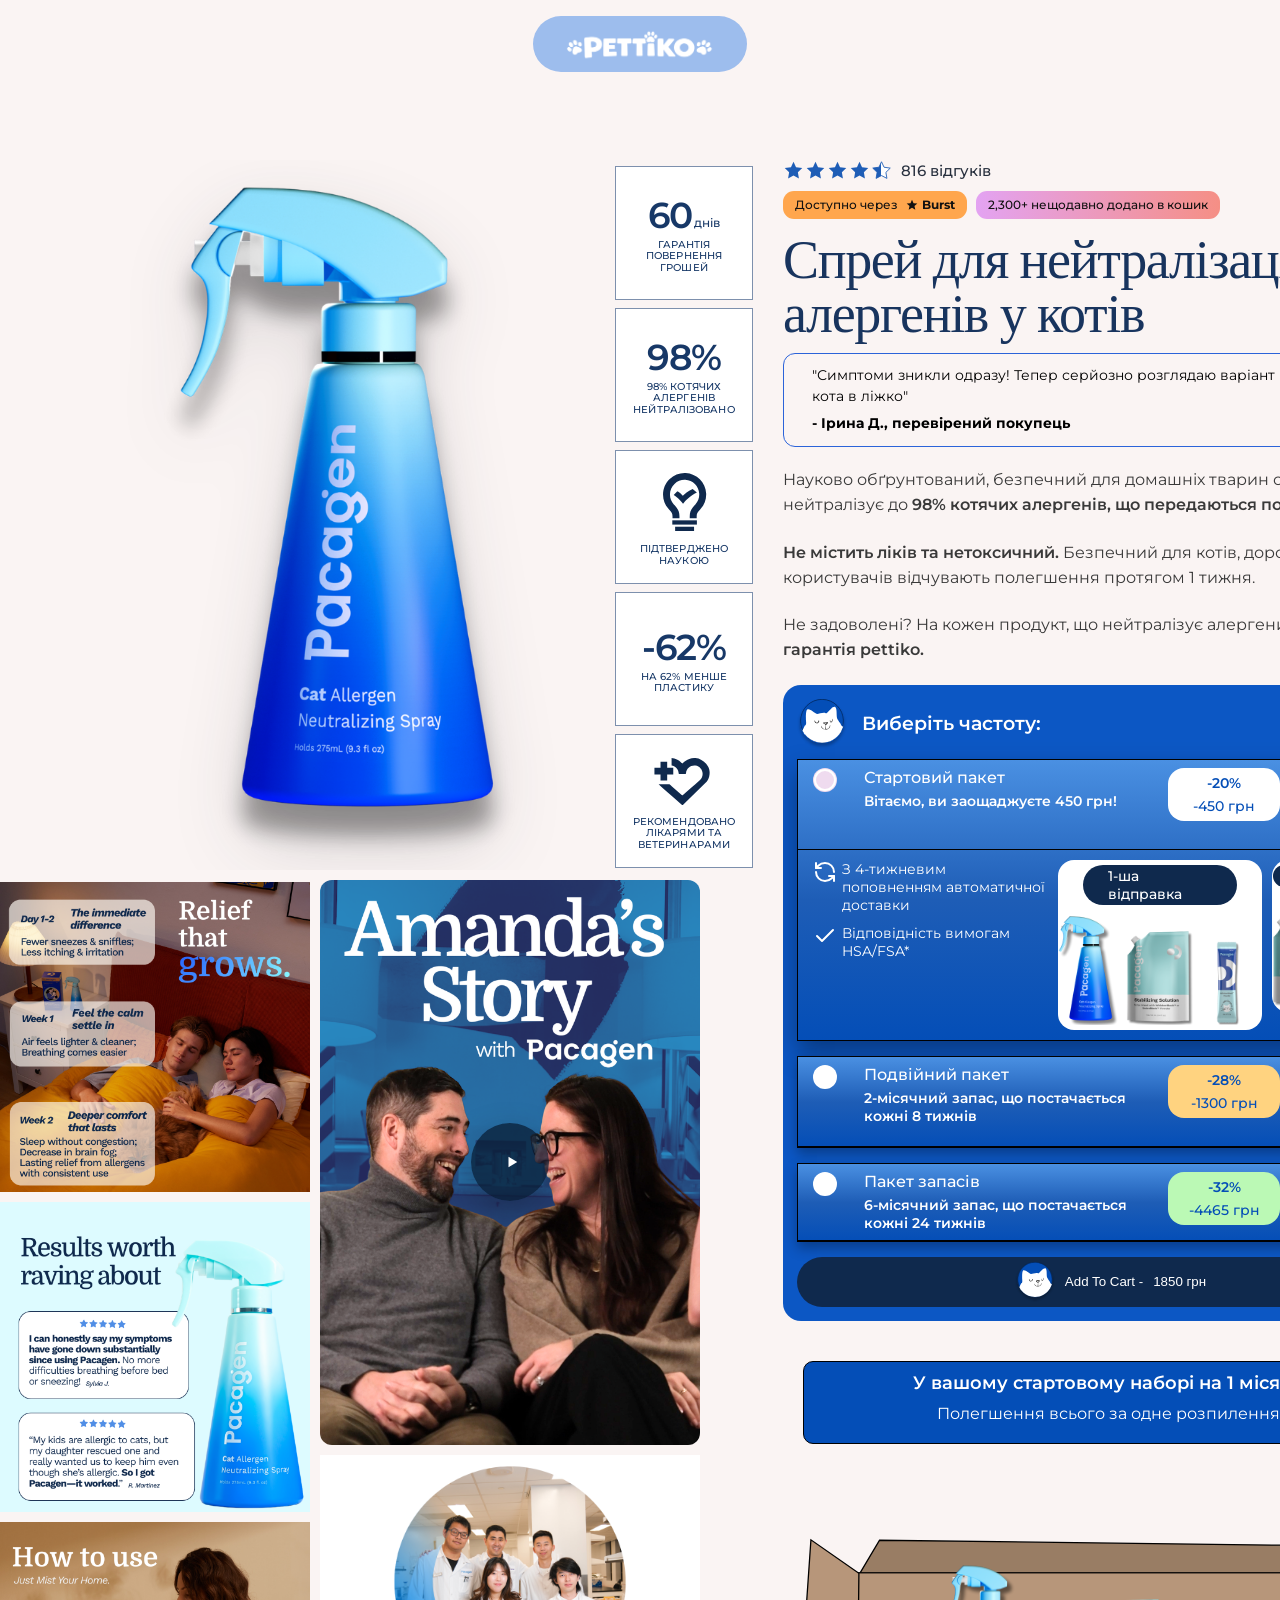
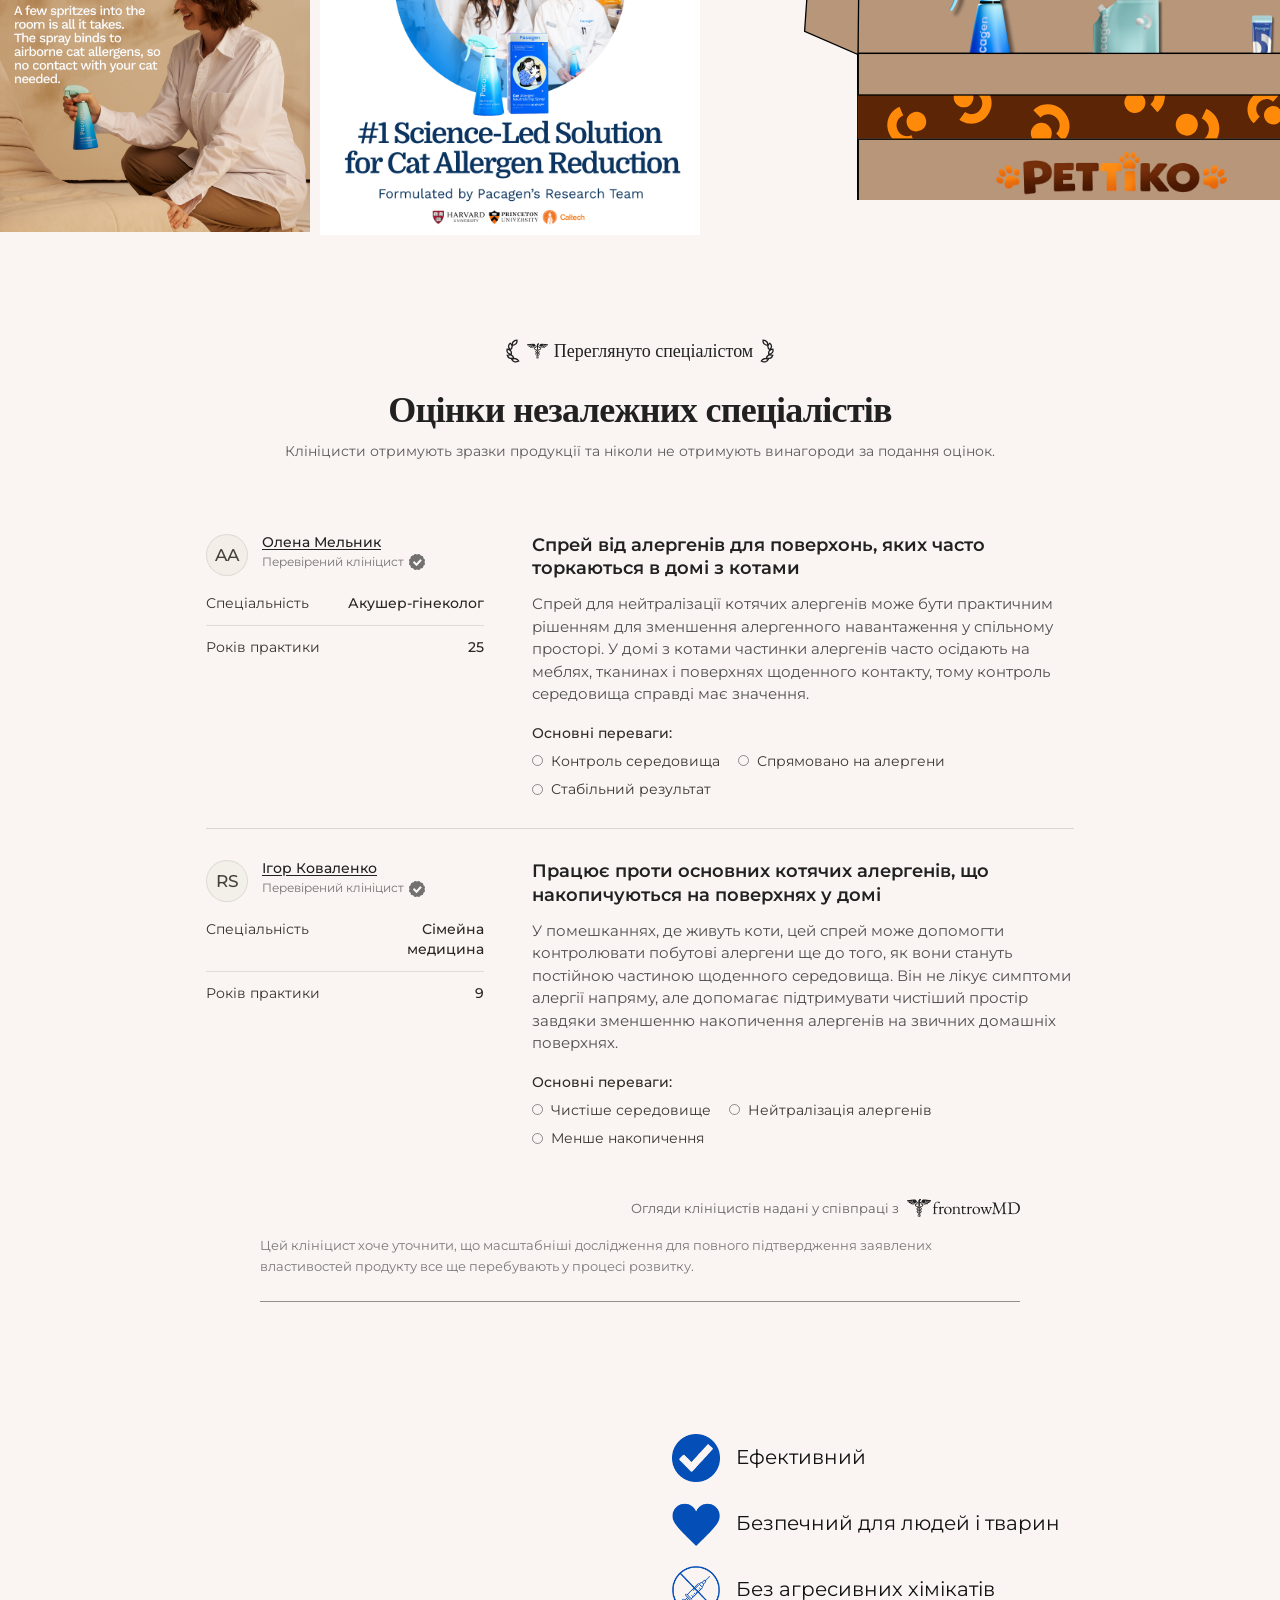
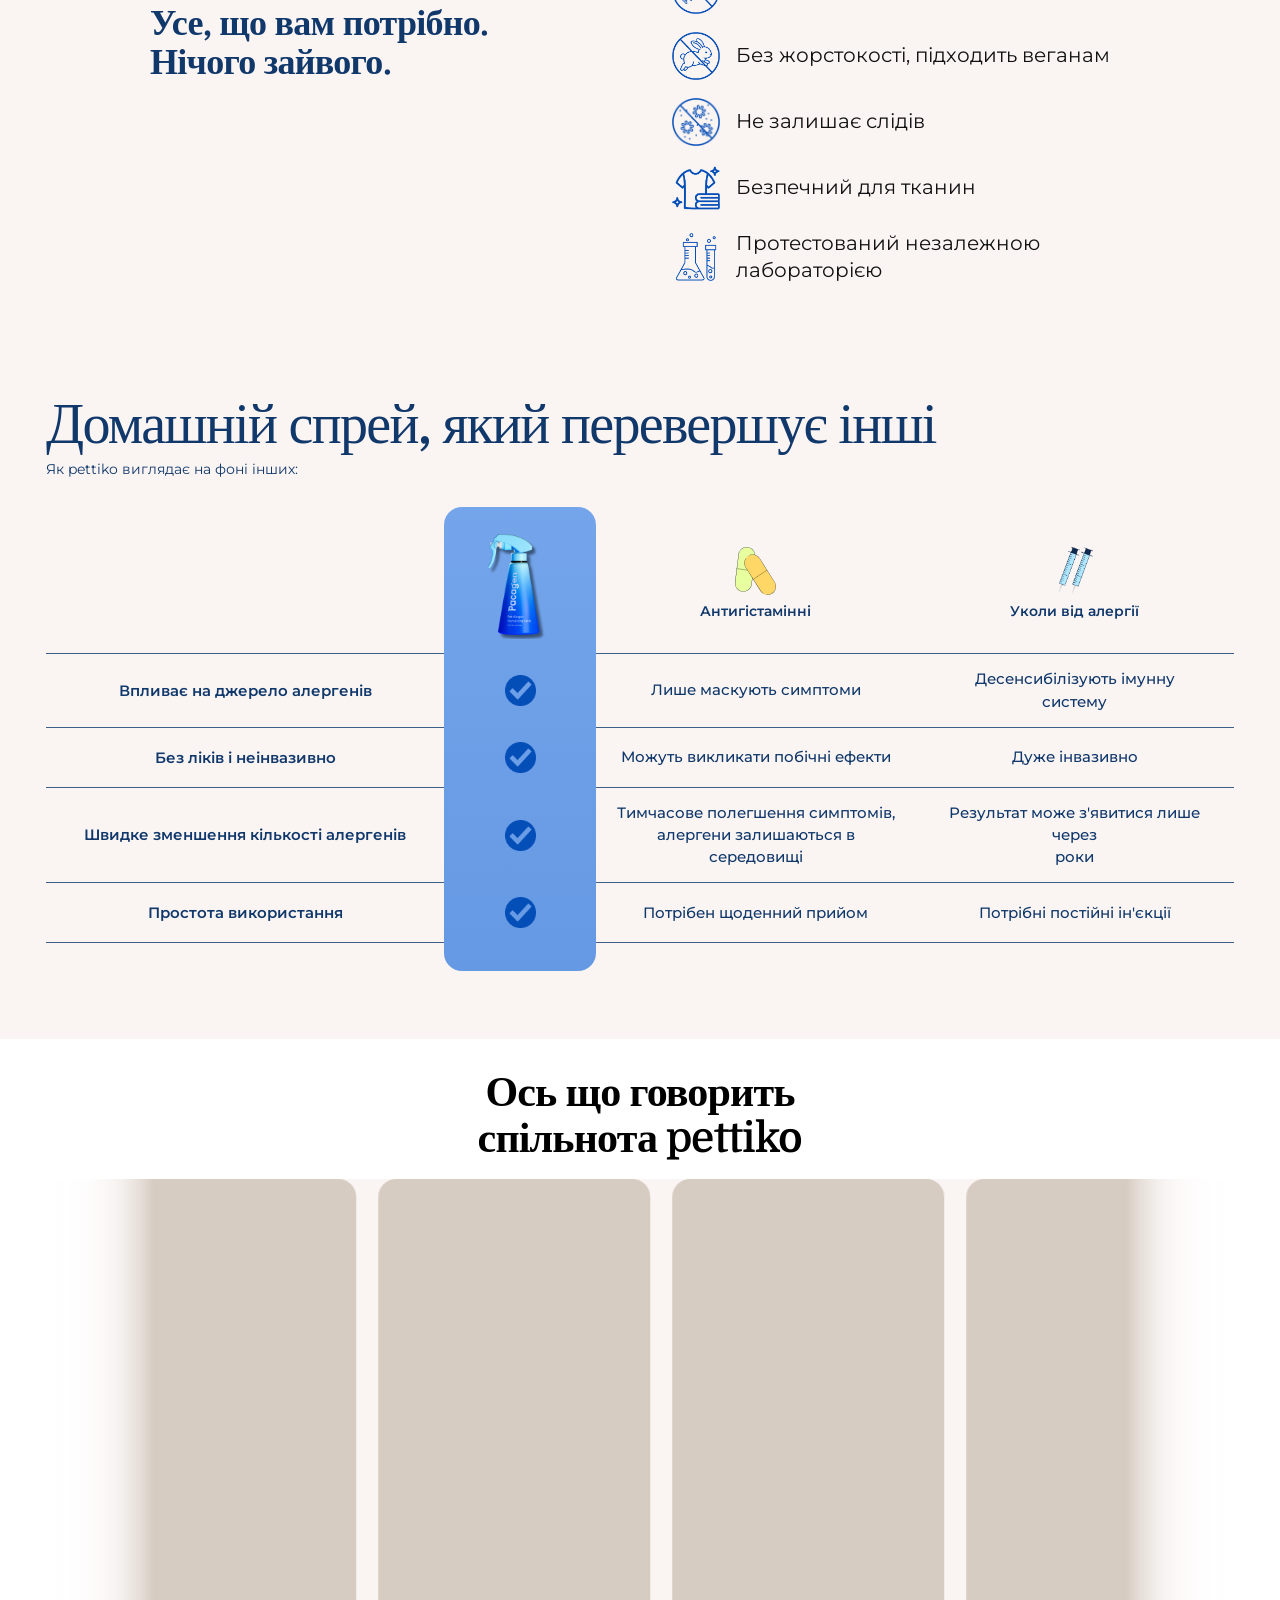
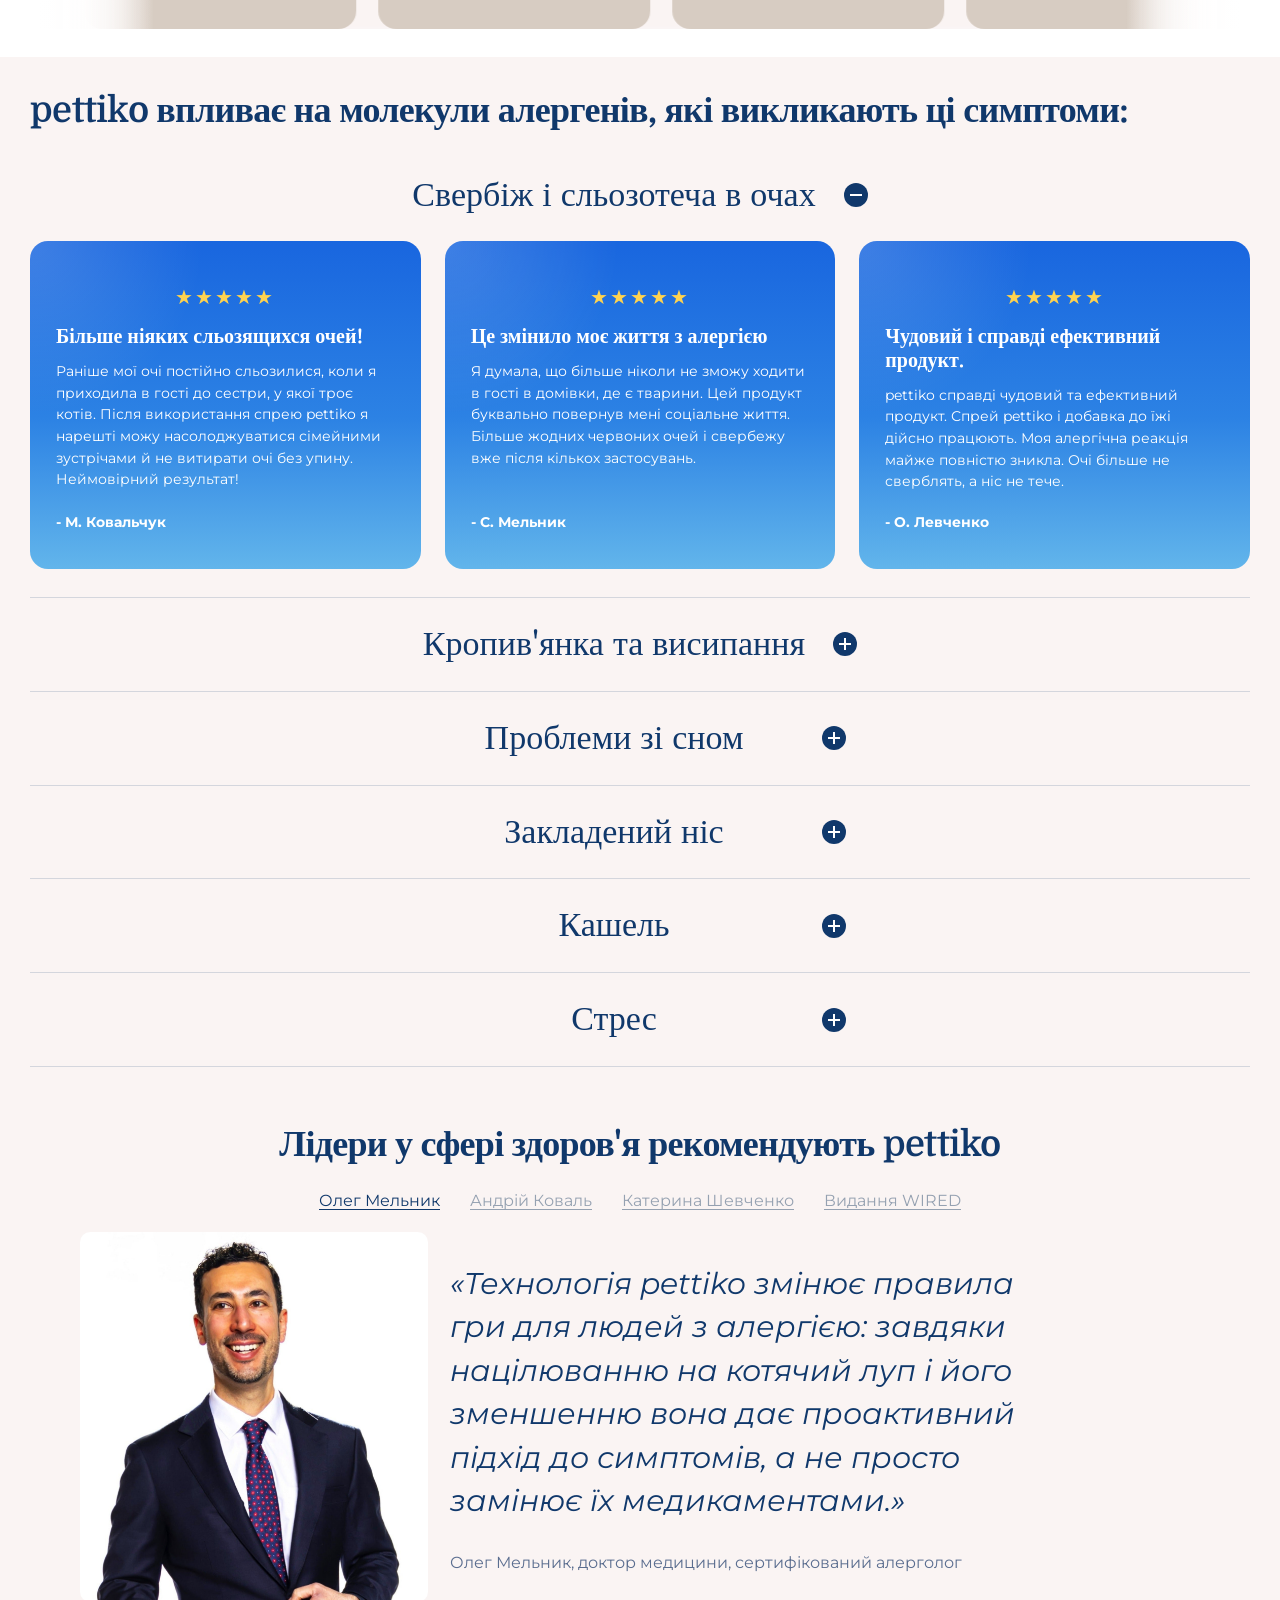
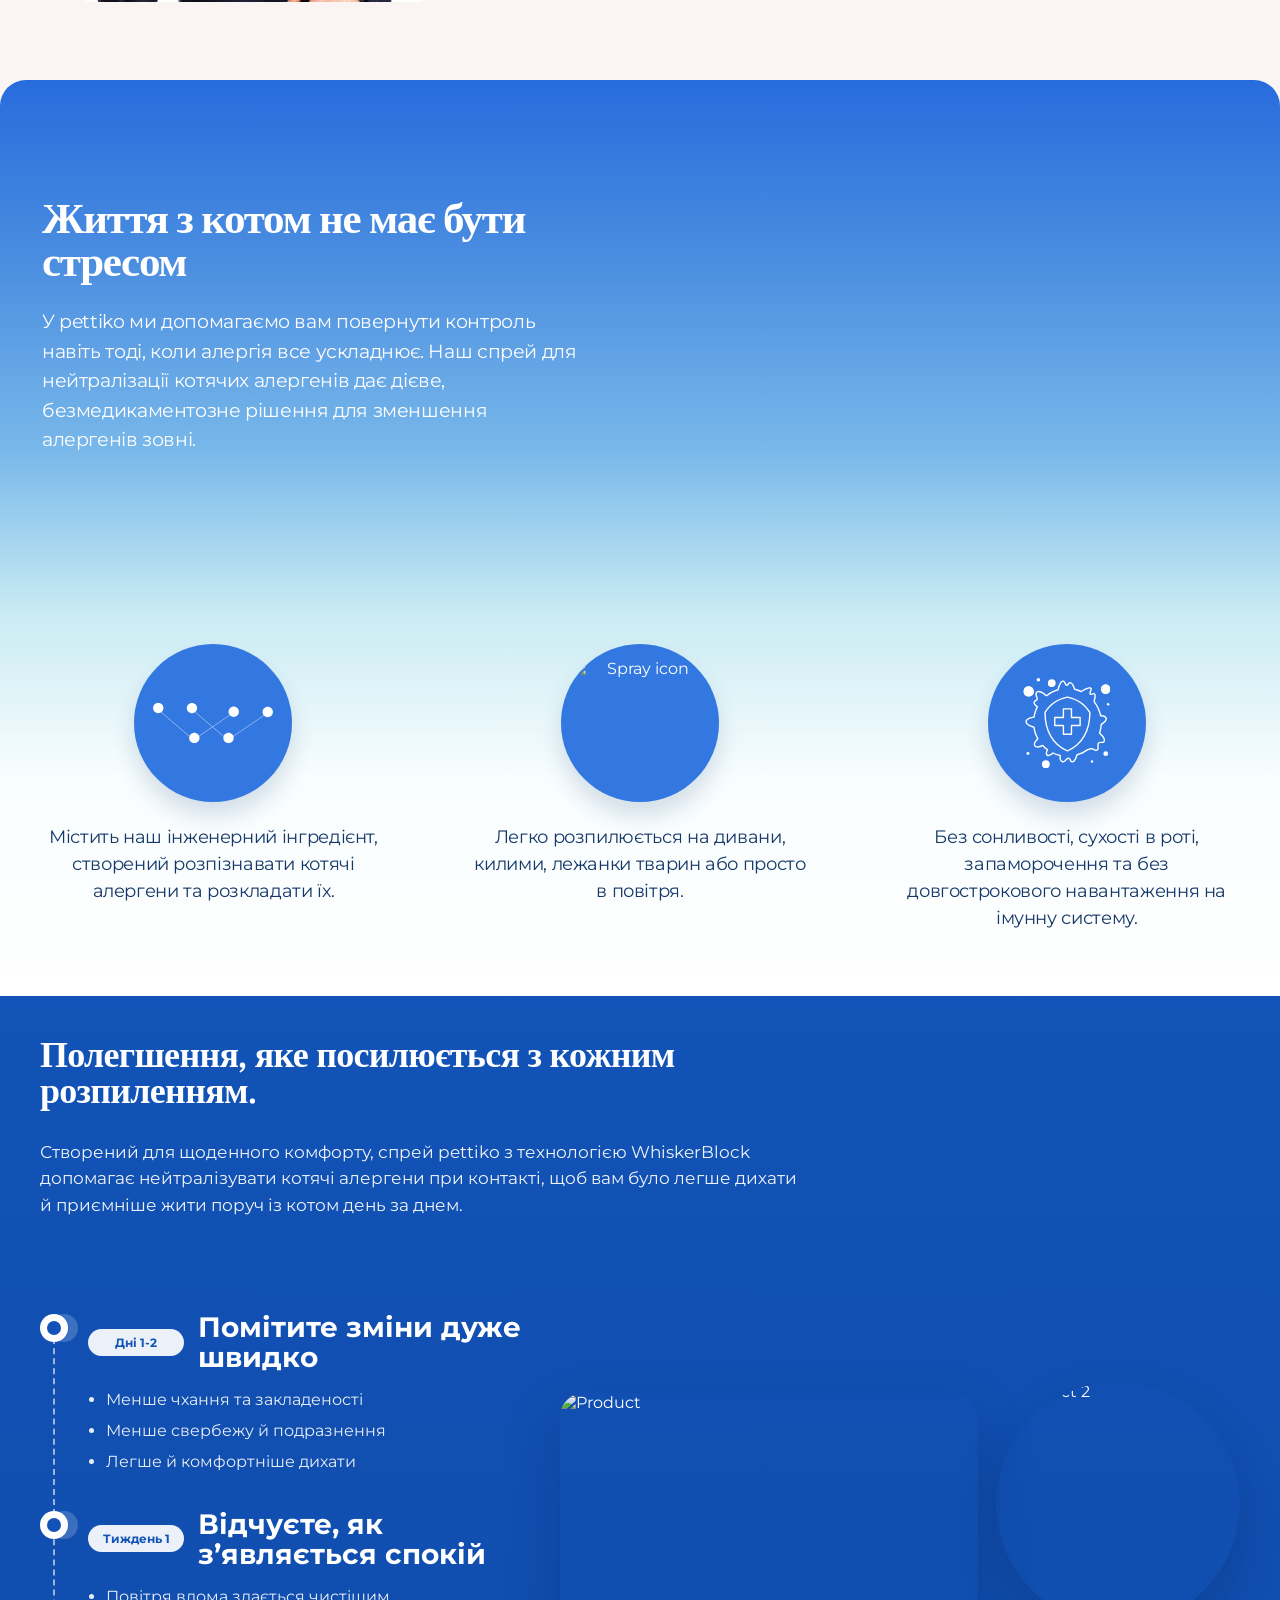
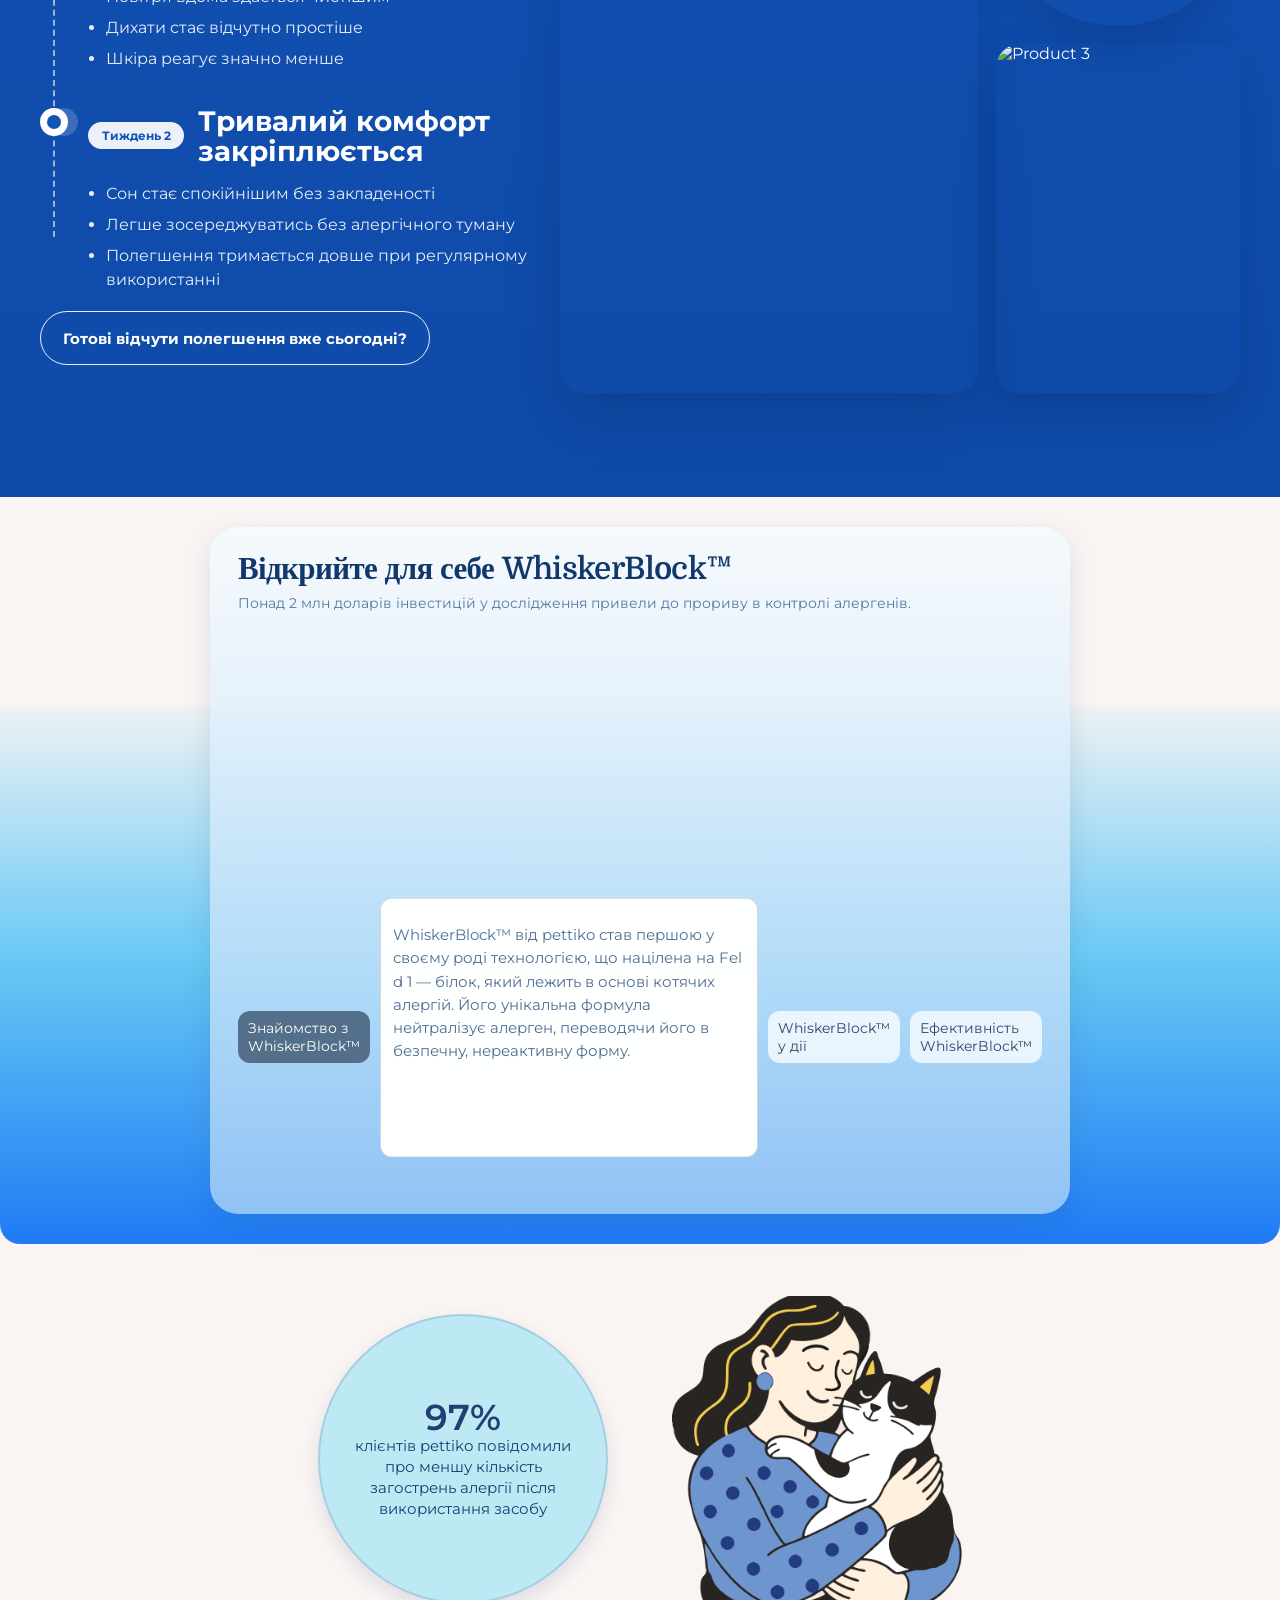
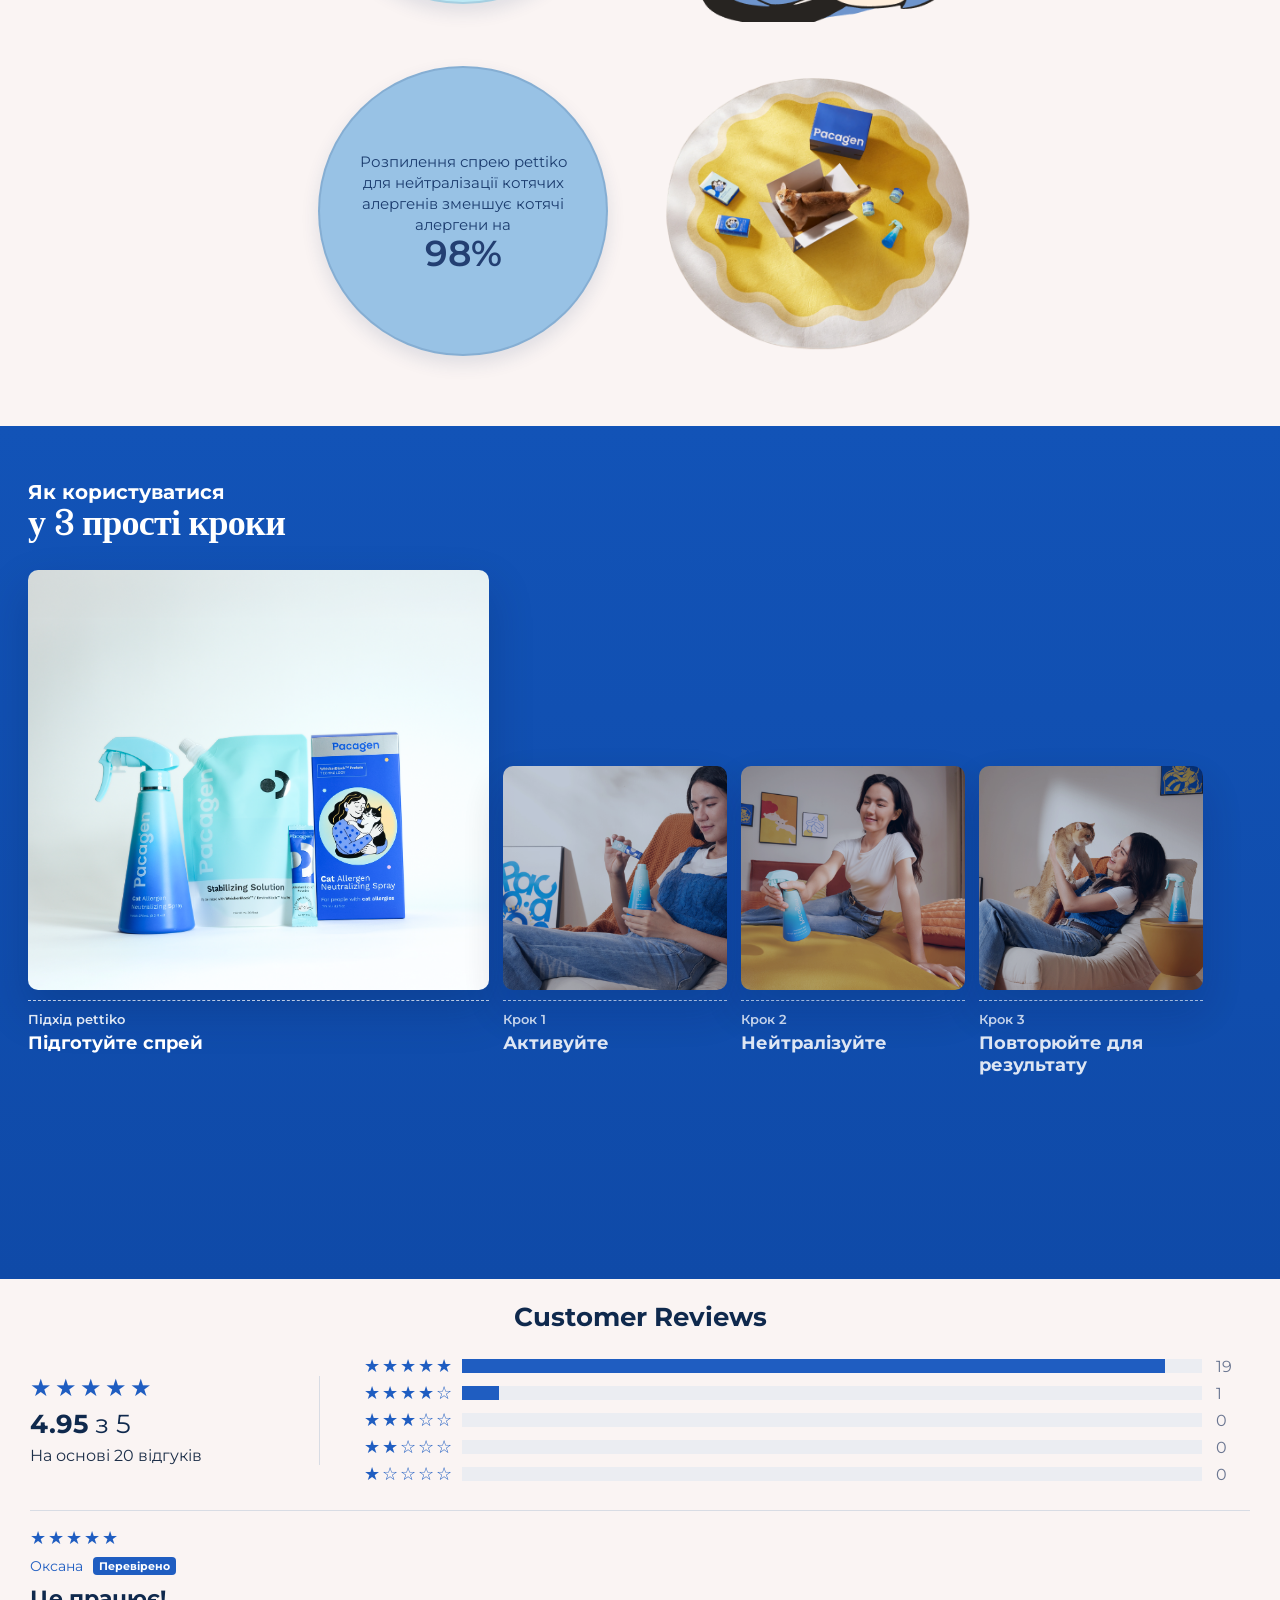
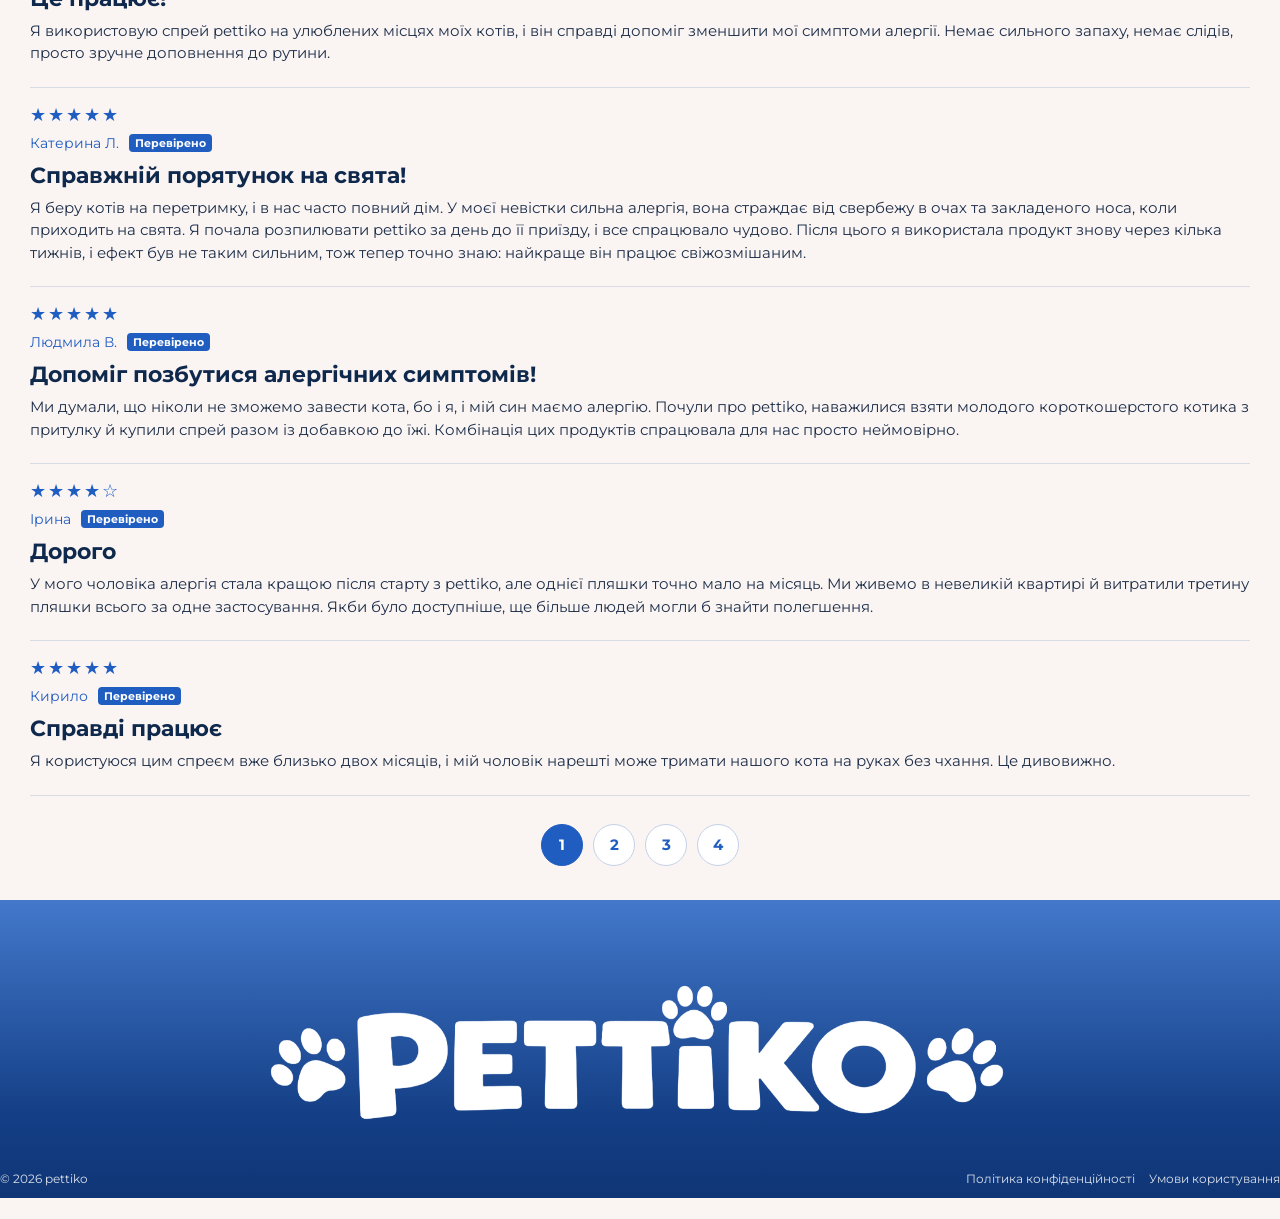
==== commit 80605a1d: "add privacy policy and terms of service pages" ====
--- a/index.html
+++ b/index.html
@@ -19,9 +19,9 @@
 
 <body>
     <header class="header">
-        <div class="header__logo-wrapp">
+        <a href="./index.html" class="header__logo-wrapp">
             <img src="./assets/img/Logo Main.png" alt="pettiko">
-        </div>
+        </a>
     </header>
 
     <section class="banner">
@@ -377,6 +377,11 @@
                                         </div>
                                     </div>
 
+                                    <div class="banner__right__choose-product__pack__top-line__discount flex-col">
+                                        -20%
+                                        <p>-450 грн</p>
+                                    </div>
+
                                     <div class="banner__right__choose-product__pack__top-line__price flex-col">
                                         1850 грн
                                         <p>(65 грн/день)</p>
@@ -454,6 +459,11 @@
                                             -28%
                                             <p>-1300 грн</p>
                                         </div>
+                                    </div>
+
+                                    <div class="banner__right__choose-product__pack__top-line__discount flex-col">
+                                        -28%
+                                        <p>-1300 грн</p>
                                     </div>
 
                                     <div class="banner__right__choose-product__pack__top-line__price flex-col">
@@ -552,6 +562,11 @@
                                             -32%
                                             <p>-4465 грн</p>
                                         </div>
+                                    </div>
+
+                                    <div class="banner__right__choose-product__pack__top-line__discount flex-col">
+                                        -32%
+                                        <p>-4465 грн</p>
                                     </div>
 
                                     <div class="banner__right__choose-product__pack__top-line__price flex-col">
@@ -2670,8 +2685,8 @@
             <div class="site-footer__bottom flex-row">
                 <span>© 2026 pettiko</span>
                 <div class="site-footer__legal flex-row">
-                    <a href="#">Політика конфіденційності</a>
-                    <a href="#">Умови користування</a>
+                    <a href="./privacy-policy.html">Політика конфіденційності</a>
+                    <a href="./terms-of-service.html">Умови користування</a>
                 </div>
             </div>
         </div>
--- a/assets/css/style.css
+++ b/assets/css/style.css
@@ -91,8 +91,6 @@
       }
     }
   }
-
-  
 
   .banner__left__top__right__card__content {
     margin-top: 6px;
@@ -405,6 +403,10 @@
       white-space: nowrap;
       font-weight: 500;
     }
+  }
+
+  .banner__right__choose-product__pack__top-line__meta .banner__right__choose-product__pack__top-line__discount {
+    display: none;
   }
 
   .banner__right__choose-product__pack__top-line__meta {
@@ -1993,8 +1995,6 @@
     position: relative;
   }
 
- 
-
   h1 {
     margin-bottom: 18px;
     text-align: center;
@@ -2012,8 +2012,10 @@
     width: min(1380px, 100%);
     isolation: isolate;
     background-color: #faf4f3;
-    box-shadow: inset var(--community-fade-shadow) 0 72px -58px rgba(255, 255, 255, 0.96),
-      inset calc(var(--community-fade-shadow) * -1) 0 72px -58px rgba(255, 255, 255, 0.96);
+    box-shadow:
+      inset var(--community-fade-shadow) 0 72px -58px rgba(255, 255, 255, 0.96),
+      inset calc(var(--community-fade-shadow) * -1) 0 72px -58px
+        rgba(255, 255, 255, 0.96);
   }
 
   .community-carousel__viewport::before,
@@ -3564,7 +3566,10 @@
     border-radius: 12px;
     padding: 0 12px;
     margin-top: 0;
-    transition: max-height 0.28s ease, opacity 0.28s ease, padding 0.28s ease;
+    transition:
+      max-height 0.28s ease,
+      opacity 0.28s ease,
+      padding 0.28s ease;
 
     p {
       font-family: "Montserrat", sans-serif;
@@ -4117,3 +4122,48 @@
     font-size: 22px;
   }
 }
+
+.footer-pages {
+  padding-bottom: 100px;
+
+  .footer-pages__logo__wrapper {
+    display: flex;
+    justify-content: center;
+    margin: 0 auto;
+    padding-bottom: 1px;
+    border-bottom: 1px solid #ececec;
+    width: 100%;
+    margin-bottom: 100px;
+
+    img {
+      display: block;
+    }
+  }
+
+  .footer-pages__container {
+    max-width: 613px;
+    margin: 0 auto;
+    gap: 20px;
+  }
+
+  .footer-pages__title {
+    font-size: 35px;
+    text-align: center;
+    margin-bottom: 40px;
+  }
+
+  .footer-pages__content {
+    font-size: 16px;
+  }
+
+  ul {
+    /* Прибираємо стандартні відступи браузера */
+    list-style-position: outside;
+    padding-left: 1rem;
+    margin-left: 0;
+    margin-top: 10px;
+    gap: 10px;
+    display: flex;
+    flex-direction: column;
+  }
+}
--- a/assets/css/media.css
+++ b/assets/css/media.css
@@ -3,6 +3,10 @@
   .small-container {
     padding-left: 20px;
     padding-right: 20px;
+  }
+
+  .footer-pages {
+    padding: 0 10px;
   }
 }
 
@@ -419,6 +423,14 @@
       line-height: 1;
       white-space: nowrap;
     }
+  }
+
+  .wrapp > .banner__right__choose-product__pack__top-line__discount {
+    display: none;
+  }
+
+  .banner__right__choose-product__pack__top-line__meta .banner__right__choose-product__pack__top-line__discount {
+    display: flex;
   }
 
   .banner__right__choose-product {
@@ -2018,4 +2030,21 @@
   }
 
 }
+
+@media (min-width: 1201px) {
+  header {
+    justify-content: flex-start;
+  }
+
+  .banner__right__choose-product__pack__top-line__meta {
+    order: 1;
+  }
+
+  .banner__right__choose-product__pack__top-line__discount {
+    order: 2;
+  }
+
+  .banner__right__choose-product__pack__top-line__price {
+    order: 3;
+  }
 }
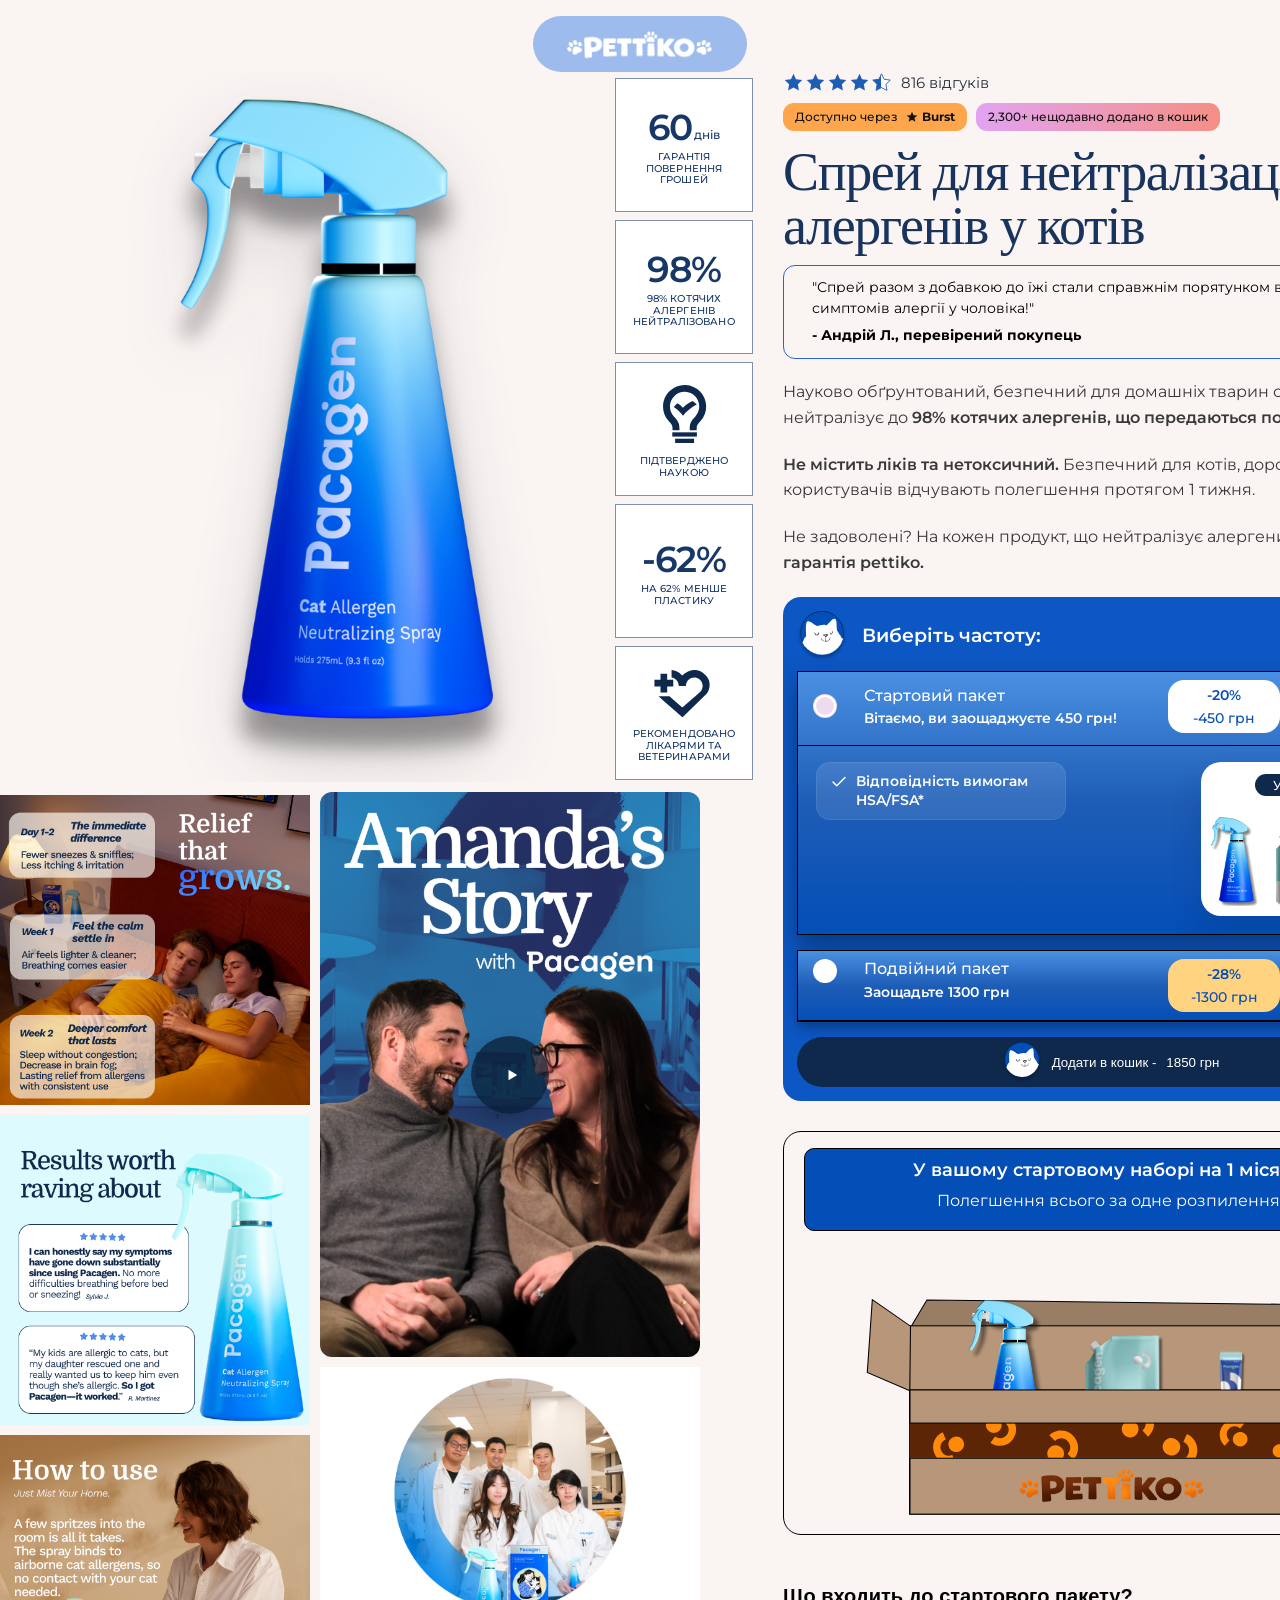
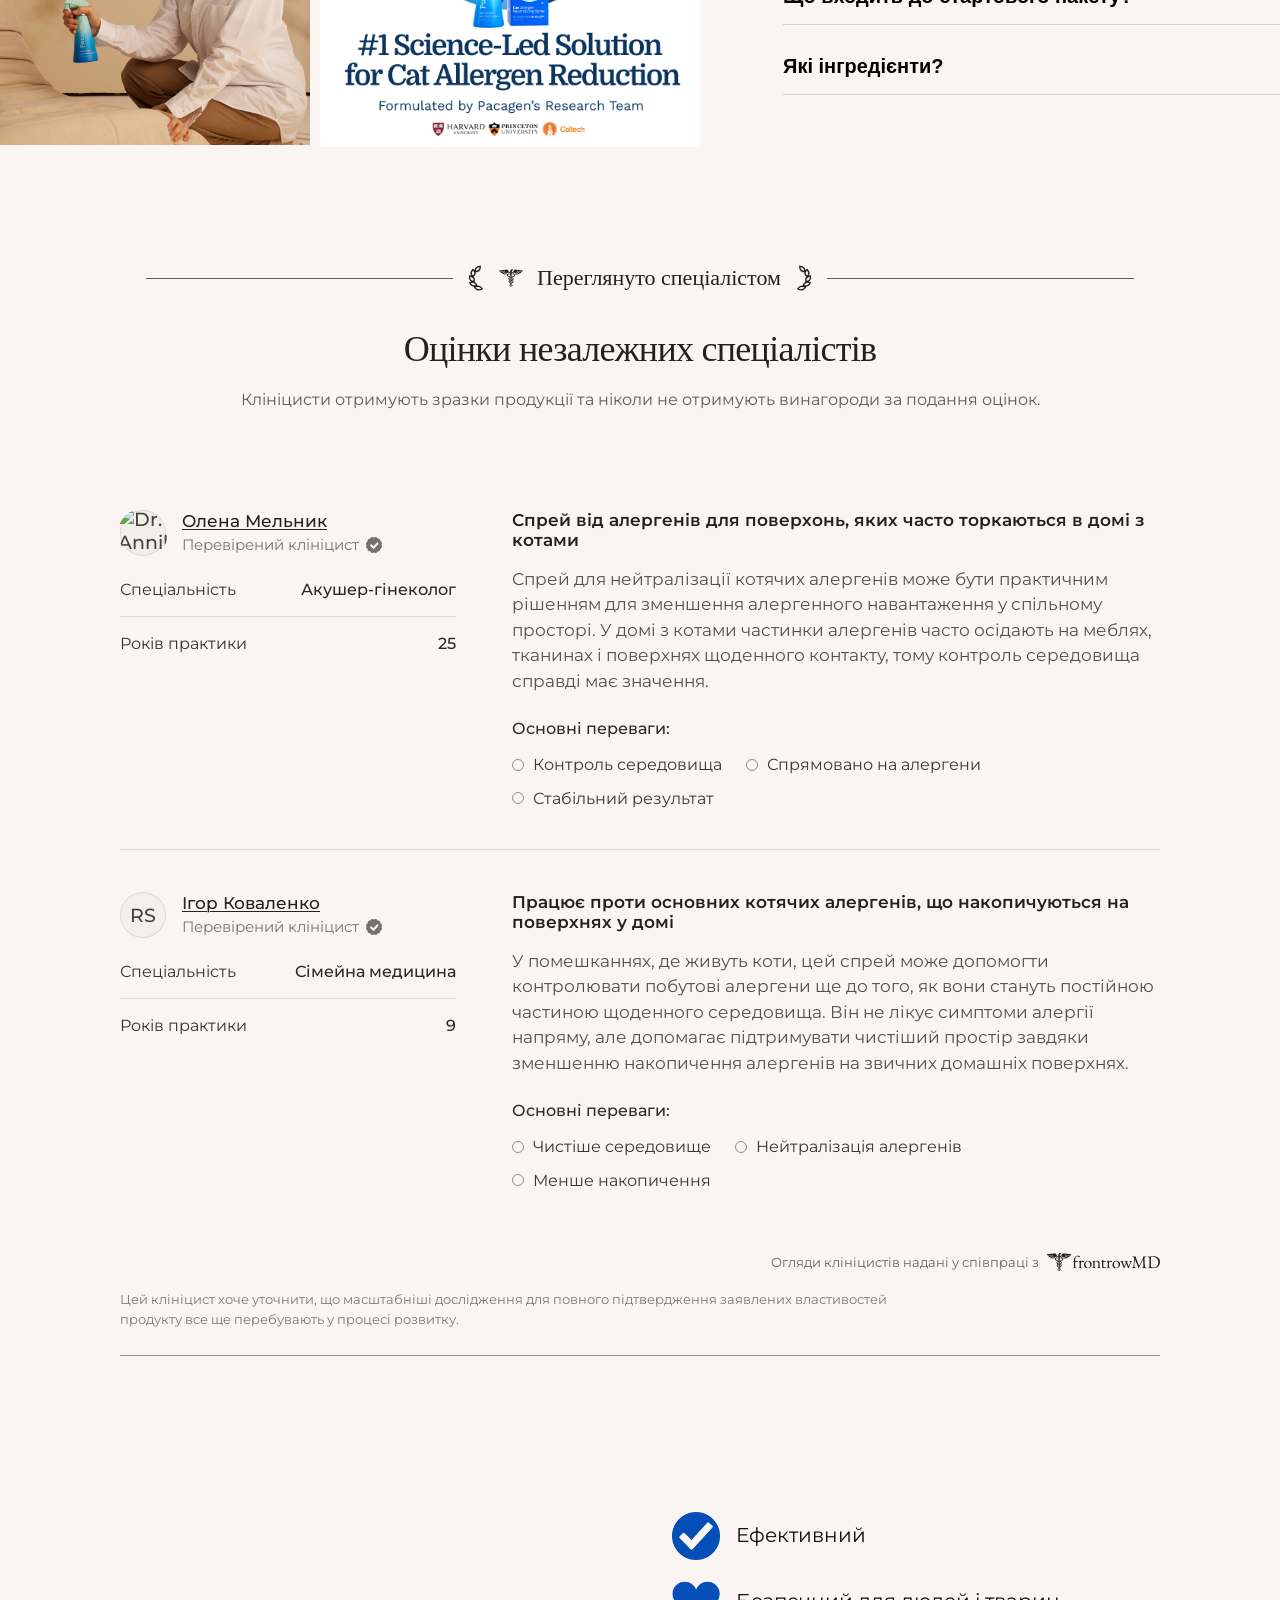
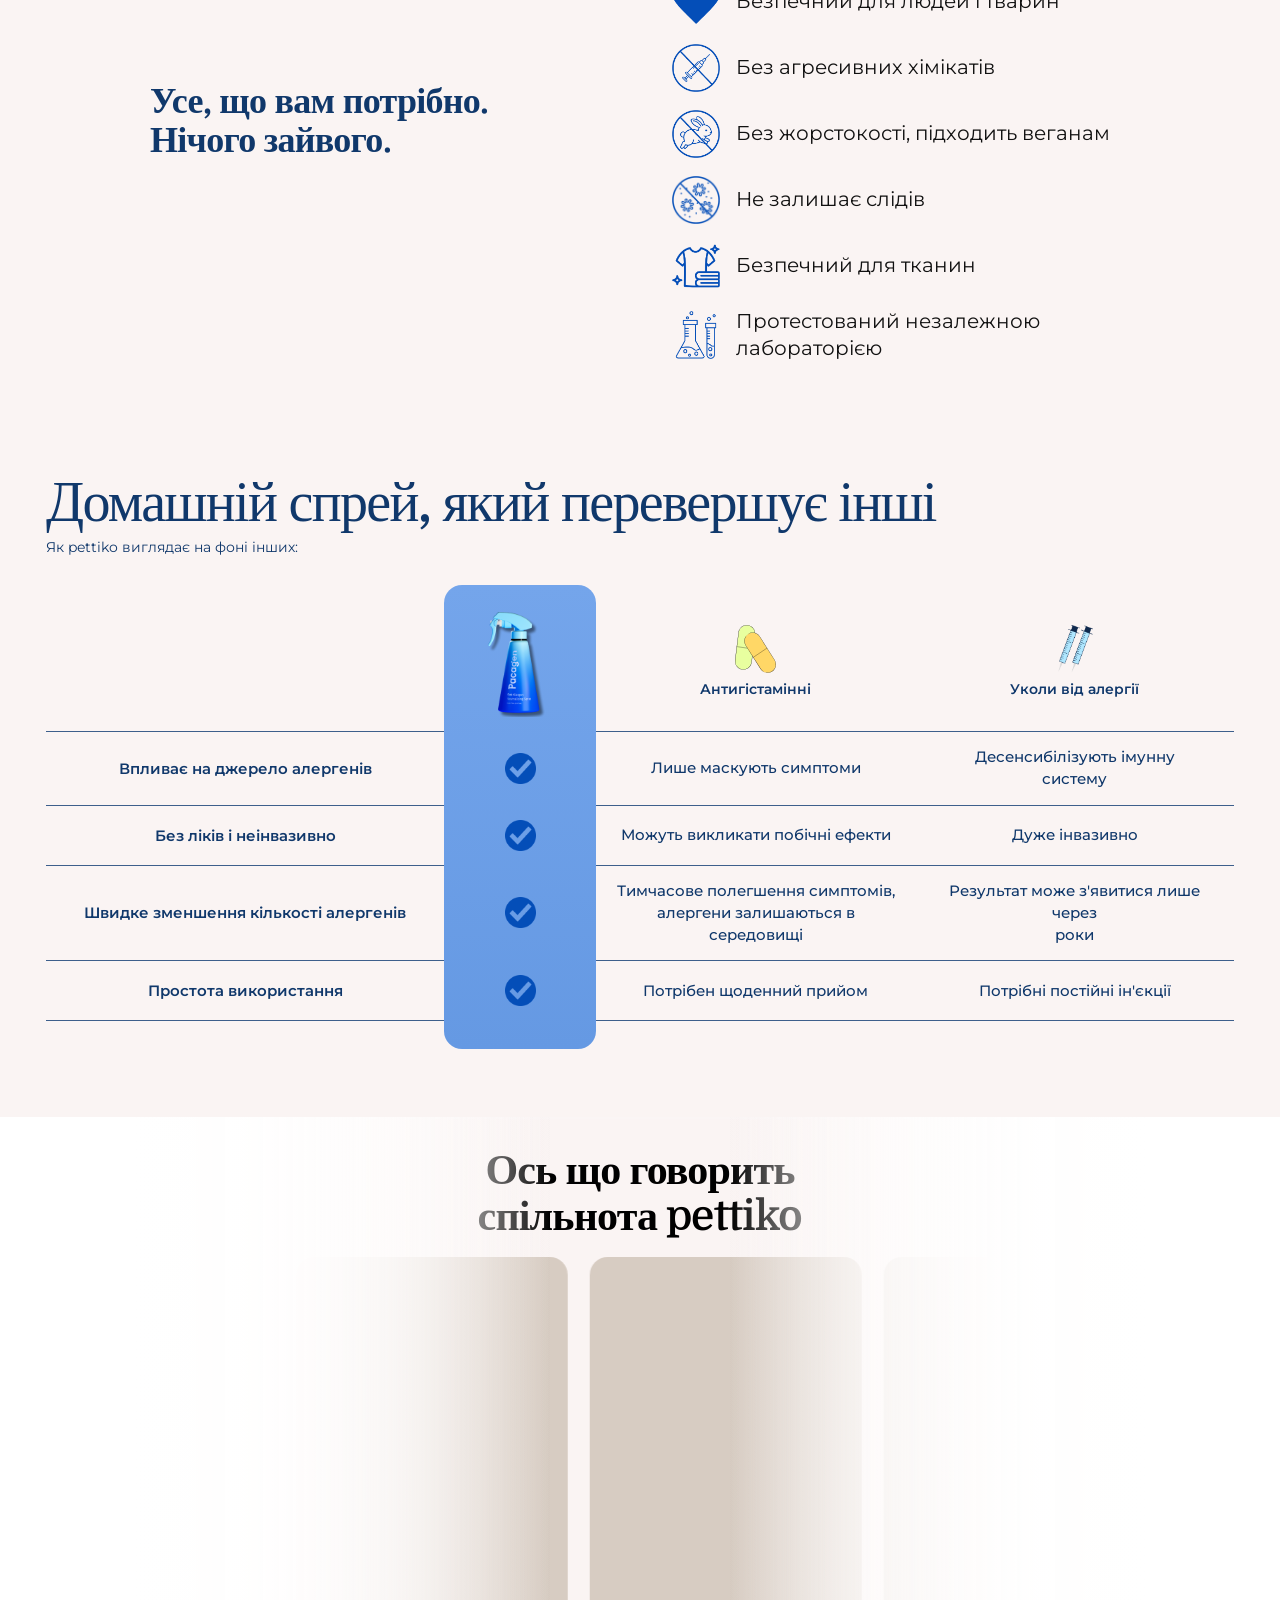
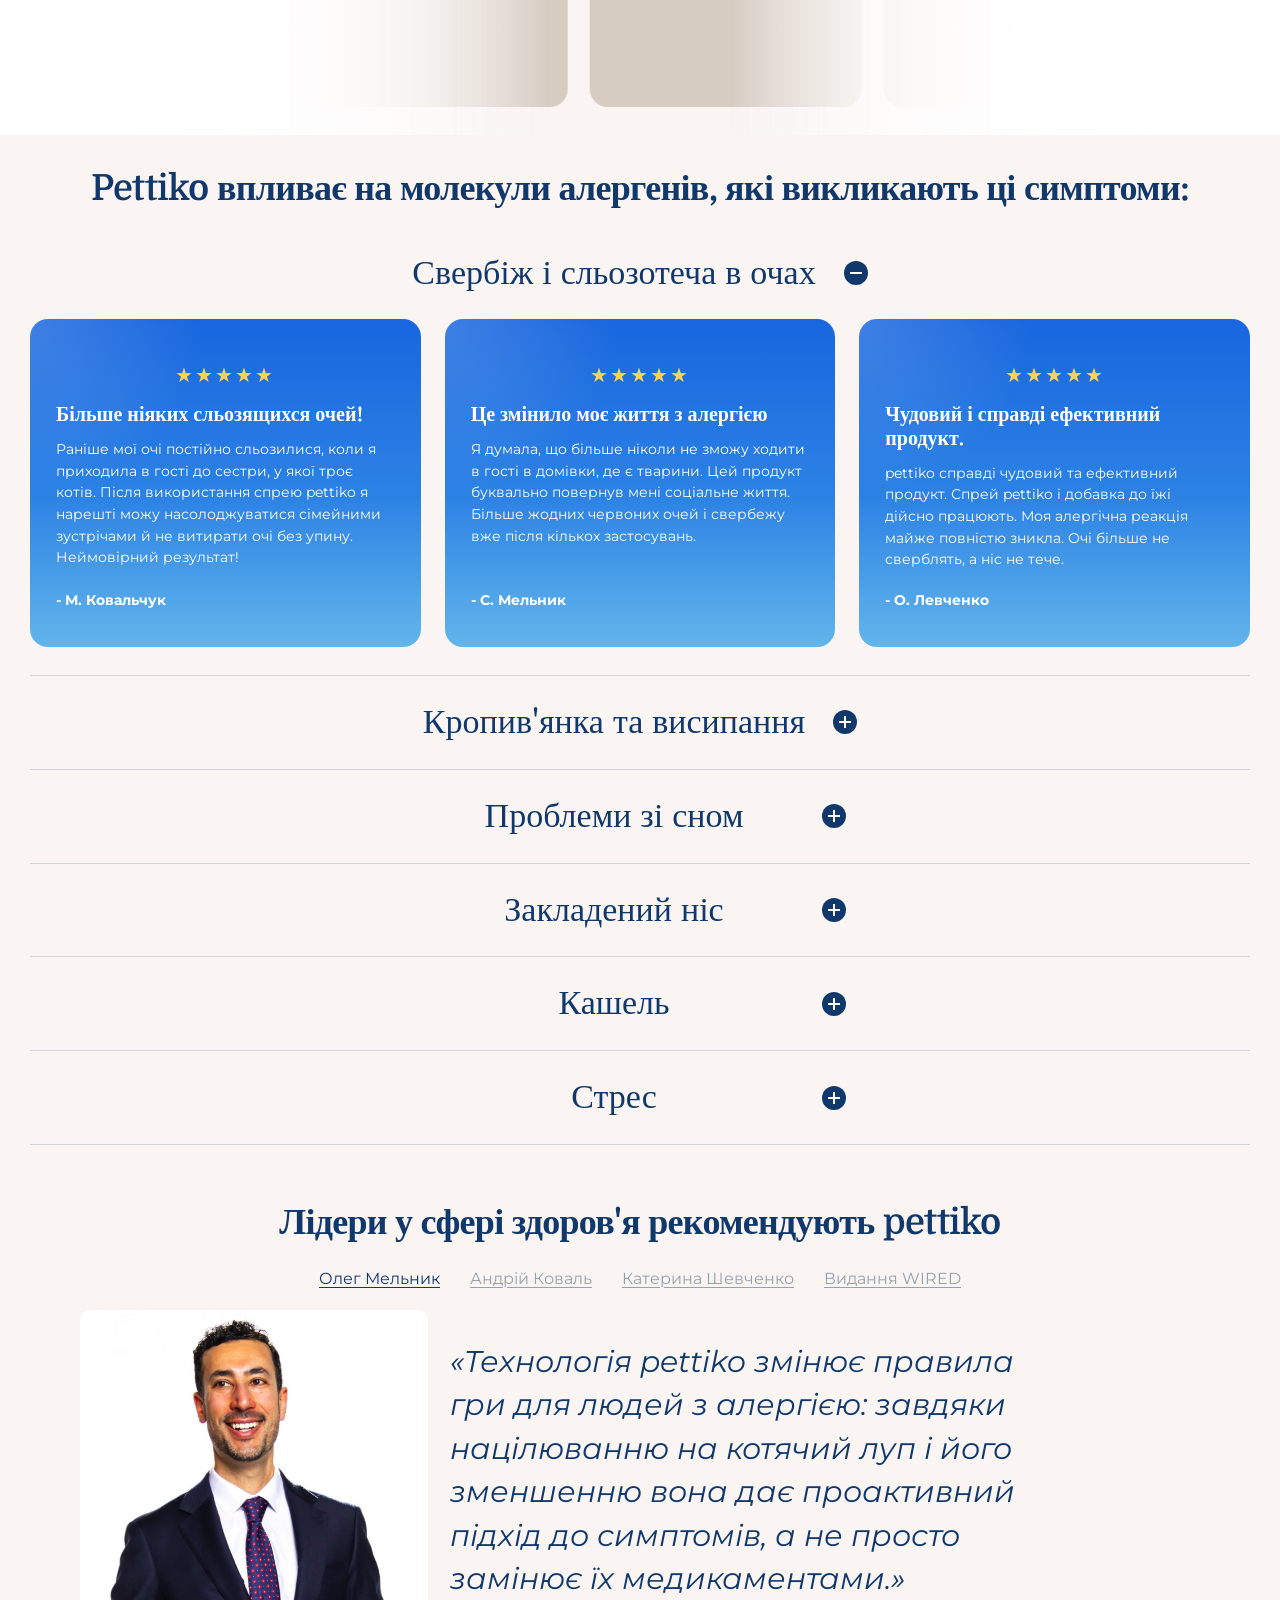
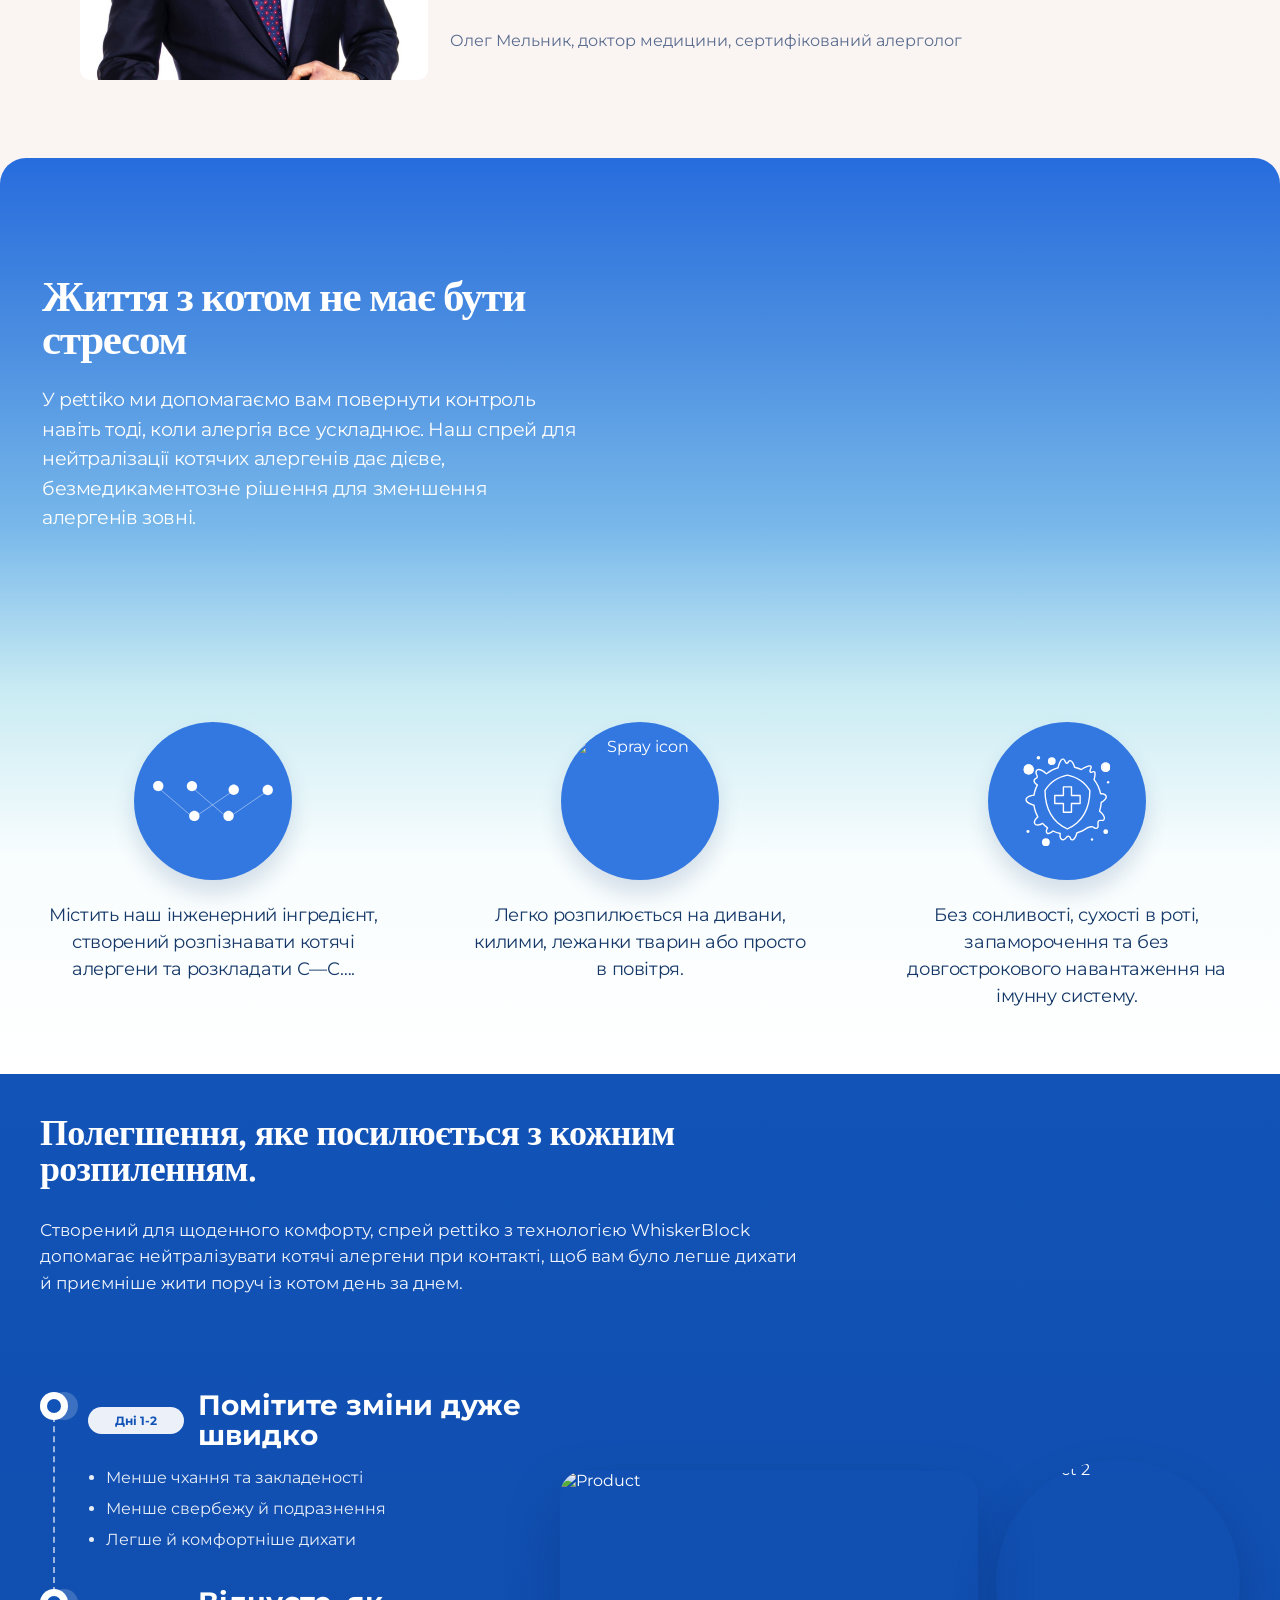
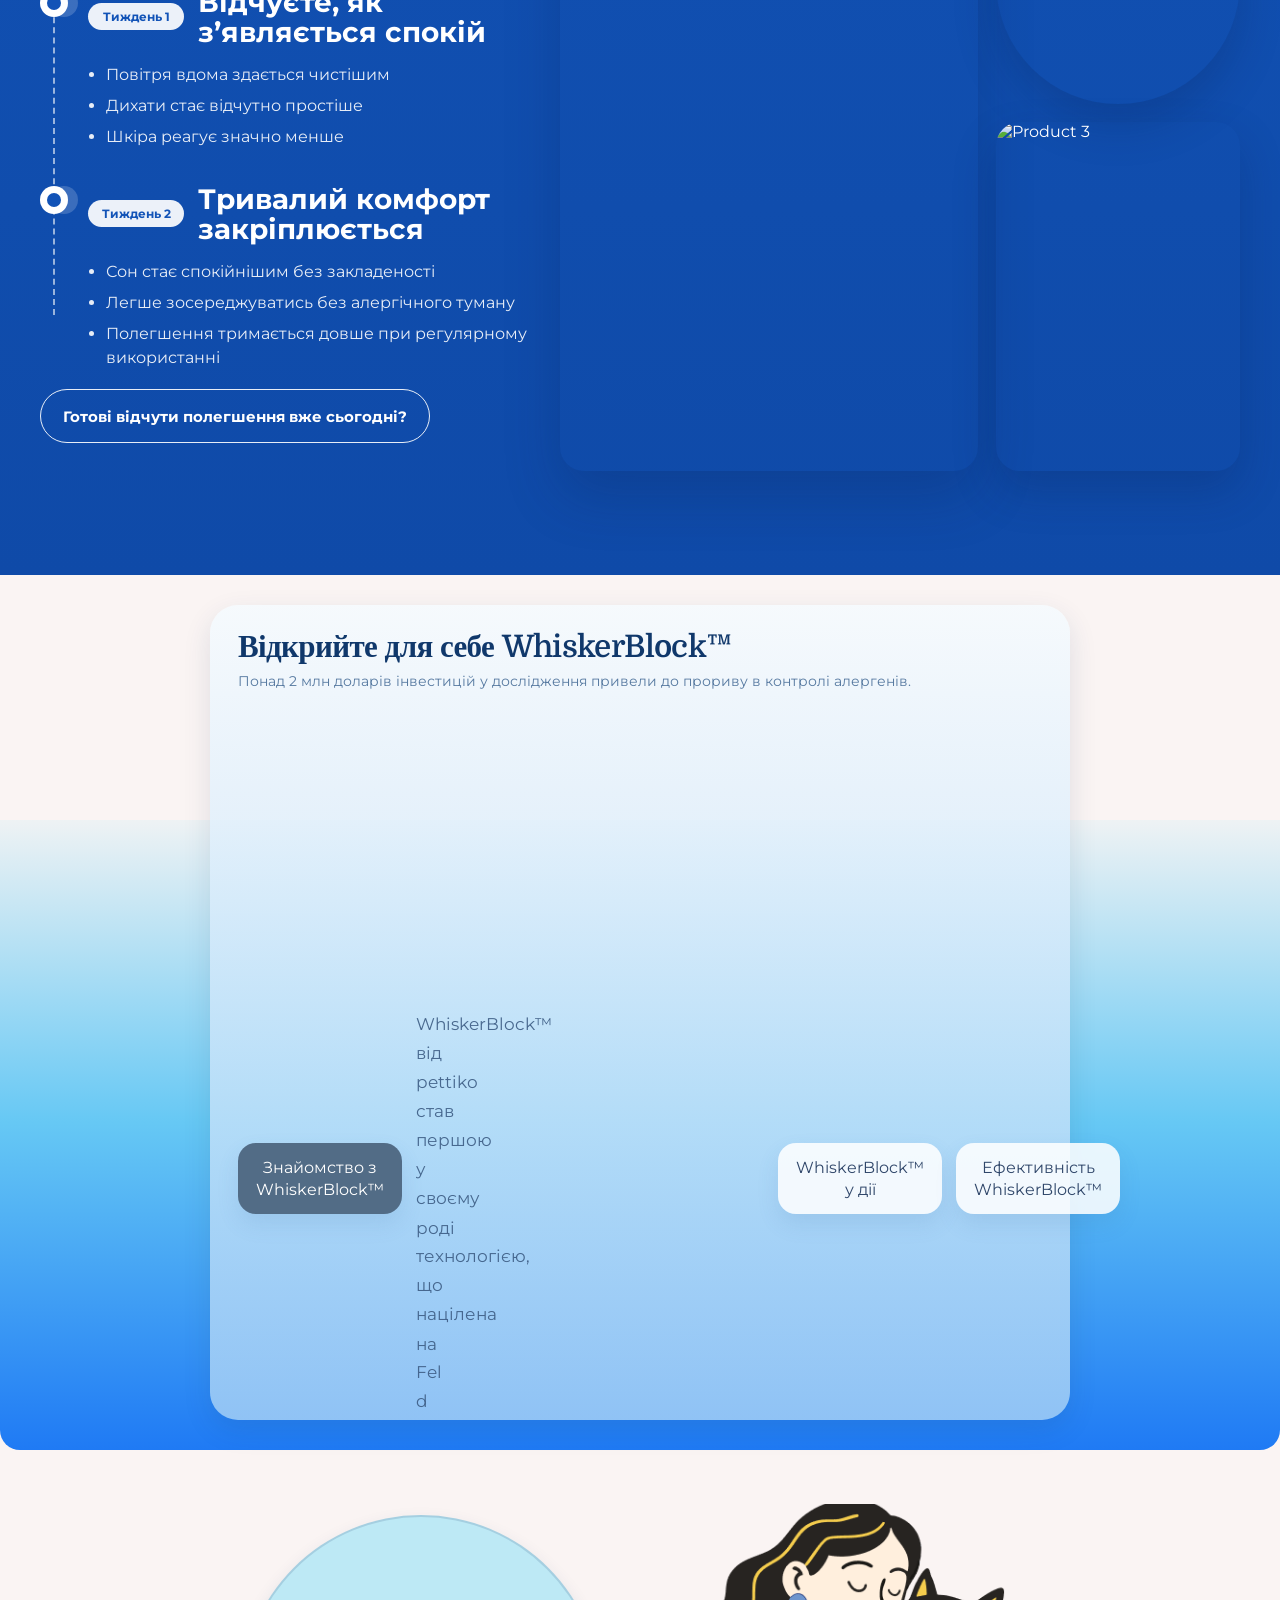
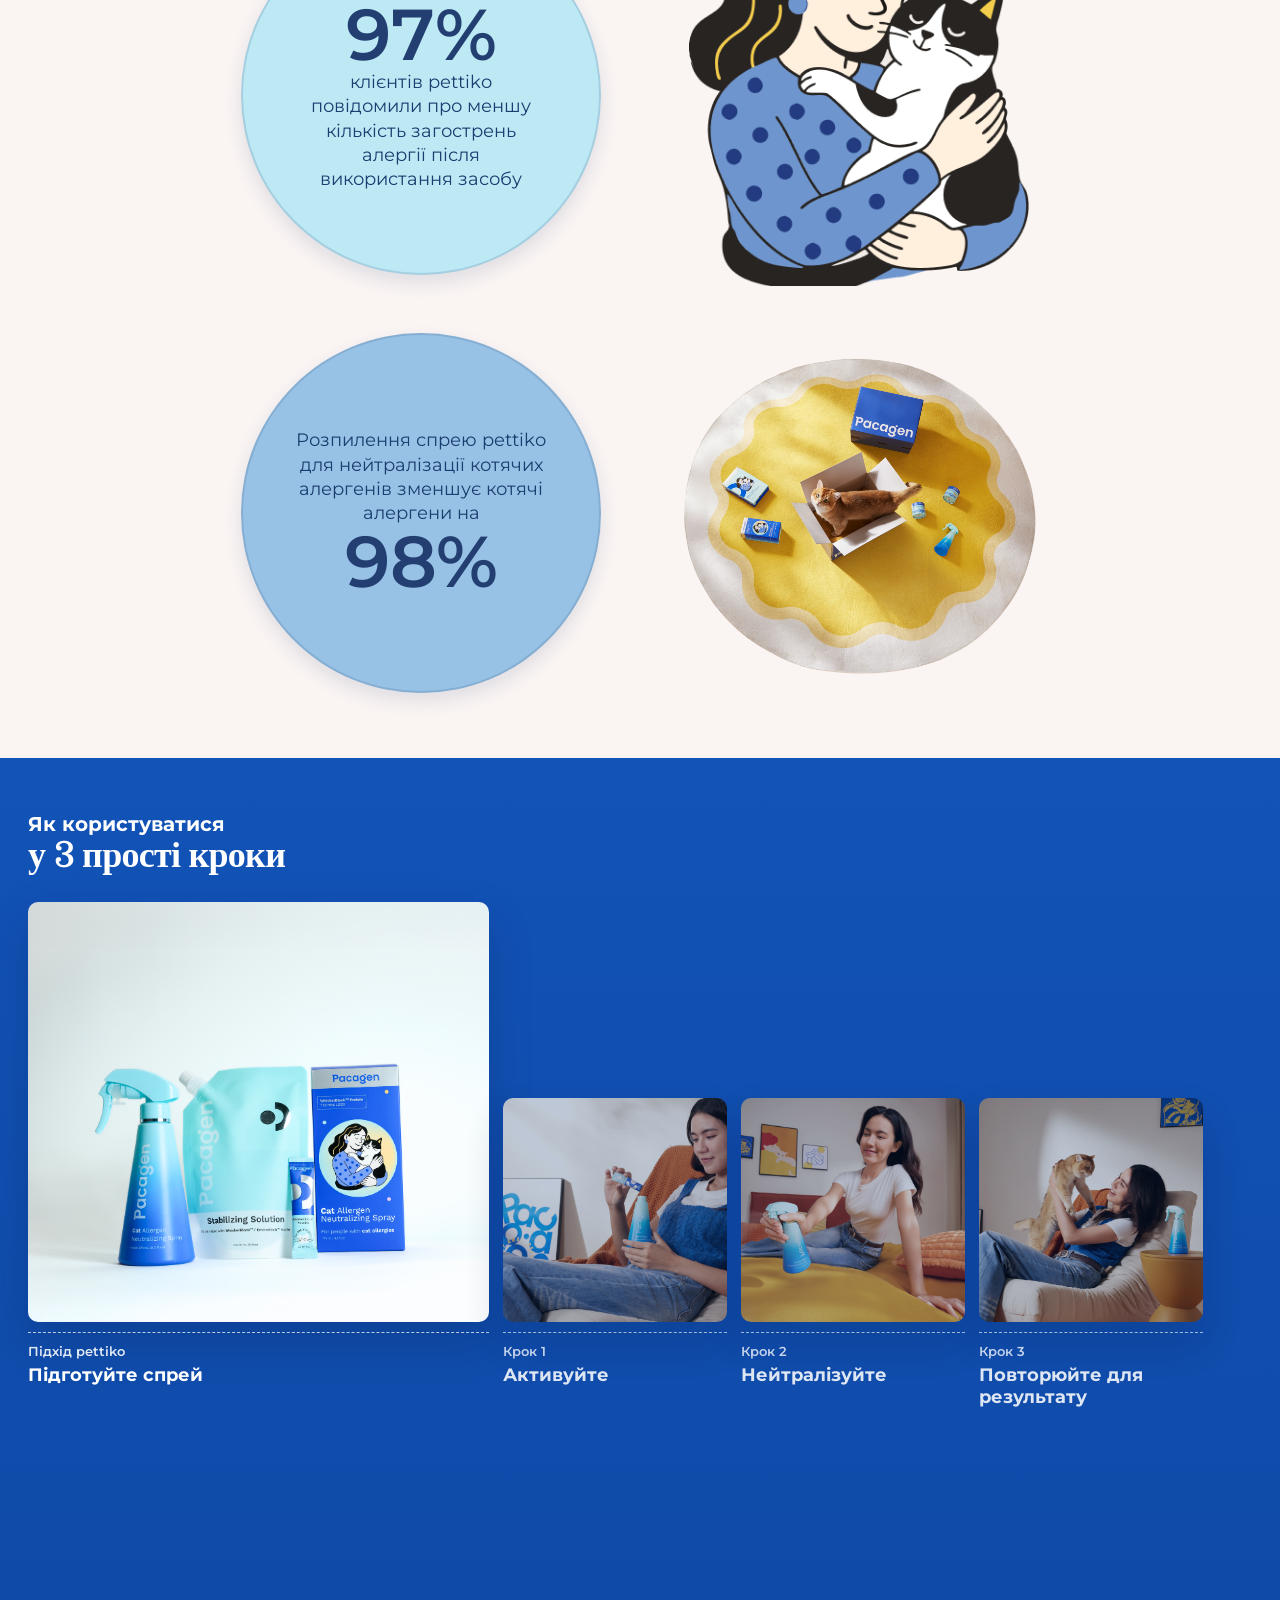
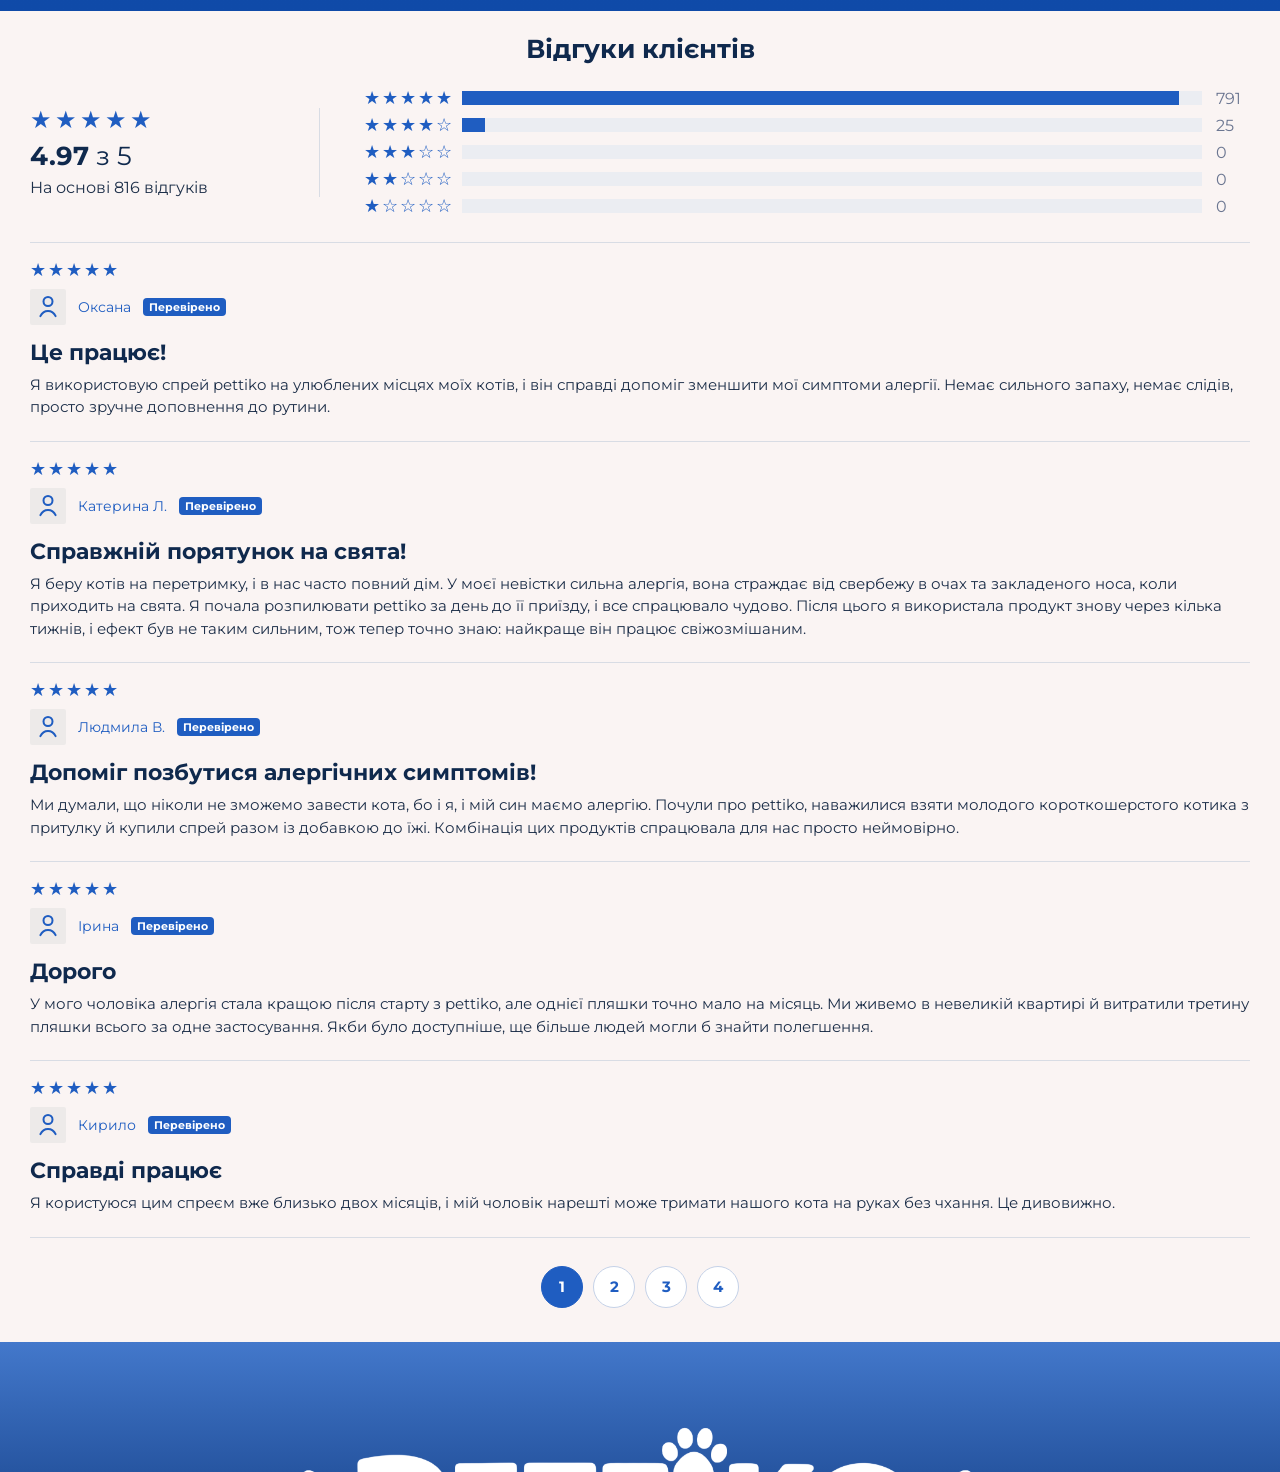
==== commit dc27cb09: "add dekstop edits" ====
--- a/index.html
+++ b/index.html
@@ -1,4 +1,4 @@
-<!DOCTYPE html>
+﻿<!DOCTYPE html>
 <html lang="en">
 
 <head>
@@ -344,12 +344,13 @@
                                     </filter>
                                 </defs>
                             </svg>
-                            <h3>Виберіть частоту:</h3>
+                            <h3>Виберіть частоту:&nbsp;</h3>
                         </div>
 
                         <div class="banner__right__choose-product__pack is-active" data-pack-option
+                            data-inactive-savings="450"
                             data-active-subtitle="Вітаємо, ви заощаджуєте 450 грн!"
-                            data-inactive-subtitle="1-місячний запас, що постачається кожні 4 тижні"
+                            data-inactive-subtitle="1-місячний запас"
                             data-button-price="1850 грн" data-your-pack-title="У вашому стартовому наборі на 1 місяць:"
                             data-your-pack-copy="Полегшення всього за одне розпилення!" data-your-pack-qty="1"
                             data-discount-percent="-20%" data-discount-amount="-450 грн">
@@ -366,14 +367,7 @@
                                         <div>
                                             <h4>Стартовий пакет</h4>
                                             <p class="banner__right__choose-product__pack__top-line__pack-subtitle">
-                                                Вітаємо,
-                                                ви
-                                                заощаджуєте 450 грн!</p>
-                                        </div>
-
-                                        <div class="banner__right__choose-product__pack__top-line__discount flex-col">
-                                            -20%
-                                            <p>-450 грн</p>
+                                                Вітаємо, ви заощаджуєте 450 грн!</p>
                                         </div>
                                     </div>
 
@@ -384,25 +378,11 @@
 
                                     <div class="banner__right__choose-product__pack__top-line__price flex-col">
                                         1850 грн
-                                        <p>(65 грн/день)</p>
                                     </div>
                                 </div>
                             </div>
                             <div class="banner__right__choose-product__pack__content flex-row-start">
                                 <div class="flex-col features">
-                                    <div class="flex-row-start">
-                                        <svg xmlns="http://www.w3.org/2000/svg" width="24" height="24"
-                                            viewBox="0 0 24 24" fill="none" stroke="currentColor" stroke-width="2"
-                                            stroke-linecap="round" stroke-linejoin="round"
-                                            class="lucide lucide-refresh-ccw text-white" aria-hidden="true">
-                                            <path d="M21 12a9 9 0 0 0-9-9 9.75 9.75 0 0 0-6.74 2.74L3 8"></path>
-                                            <path d="M3 3v5h5"></path>
-                                            <path d="M3 12a9 9 0 0 0 9 9 9.75 9.75 0 0 0 6.74-2.74L21 16"></path>
-                                            <path d="M16 16h5v5"></path>
-                                        </svg>
-                                        З 4-тижневим поповненням автоматичної доставки
-                                    </div>
-
                                     <div class="flex-row-start">
                                         <svg xmlns="http://www.w3.org/2000/svg" width="24" height="24"
                                             viewBox="0 0 24 24" fill="none" stroke="currentColor" stroke-width="2"
@@ -415,27 +395,20 @@
                                 </div>
 
                                 <div class="flex-col shipment">
-                                    <h5>1-ша відправка</h5>
+                                    <h5>У наборі</h5>
                                     <div class="flex-row">
                                         <img src="./assets/img/pacagen-spray.png" alt="" width="68" height="120">
                                         <img src="./assets/img/pacagen-stabilizing.png" alt="" width="68" height="120">
                                         <img src="./assets/img/pacagen-powder.png" alt="" width="68" height="120">
                                     </div>
                                 </div>
-
-                                <div class="flex-col every-four-weeks shipment">
-                                    <h5>Кожні 4 тижні</h5>
-                                    <div class="flex-row">
-                                        <img src="./assets/img/pacagen-stabilizing.png" alt="" width="68" height="120">
-                                        <img src="./assets/img/pacagen-powder.png" alt="" width="68" height="120">
-                                    </div>
-                                </div>
                             </div>
                         </div>
 
                         <div class="banner__right__choose-product__pack two-month" data-pack-option
+                            data-inactive-savings="1300"
                             data-active-subtitle="Вітаємо, ви заощаджуєте 1300 грн!"
-                            data-inactive-subtitle="2-місячний запас, що постачається кожні 8 тижнів"
+                            data-inactive-subtitle="2-місячний запас"
                             data-button-price="3350 грн" data-your-pack-title="У вашому подвійному наборі на 2 місяці:"
                             data-your-pack-copy="Подвійний запас для 8 тижнів використання." data-your-pack-qty="2"
                             data-discount-percent="-28%" data-discount-amount="-1300 грн">
@@ -452,12 +425,7 @@
                                         <div>
                                             <h4>Подвійний пакет</h4>
                                             <p class="banner__right__choose-product__pack__top-line__pack-subtitle">
-                                                2-місячний запас, що постачається кожні 8 тижнів</p>
-                                        </div>
-
-                                        <div class="banner__right__choose-product__pack__top-line__discount flex-col">
-                                            -28%
-                                            <p>-1300 грн</p>
+                                                Заощадьте 1300 грн</p>
                                         </div>
                                     </div>
 
@@ -468,25 +436,11 @@
 
                                     <div class="banner__right__choose-product__pack__top-line__price flex-col">
                                         3350 грн
-                                        <p>(60 грн/день)</p>
                                     </div>
                                 </div>
                             </div>
                             <div class="banner__right__choose-product__pack__content flex-row-start">
                                 <div class="flex-col features">
-                                    <div class="flex-row-start">
-                                        <svg xmlns="http://www.w3.org/2000/svg" width="24" height="24"
-                                            viewBox="0 0 24 24" fill="none" stroke="currentColor" stroke-width="2"
-                                            stroke-linecap="round" stroke-linejoin="round"
-                                            class="lucide lucide-refresh-ccw text-white" aria-hidden="true">
-                                            <path d="M21 12a9 9 0 0 0-9-9 9.75 9.75 0 0 0-6.74 2.74L3 8"></path>
-                                            <path d="M3 3v5h5"></path>
-                                            <path d="M3 12a9 9 0 0 0 9 9 9.75 9.75 0 0 0 6.74-2.74L21 16"></path>
-                                            <path d="M16 16h5v5"></path>
-                                        </svg>
-                                        З 8-тижневим поповненням автоматичної доставки
-                                    </div>
-
                                     <div class="flex-row-start">
                                         <svg xmlns="http://www.w3.org/2000/svg" width="24" height="24"
                                             viewBox="0 0 24 24" fill="none" stroke="currentColor" stroke-width="2"
@@ -499,122 +453,20 @@
                                 </div>
 
                                 <div class="flex-col shipment">
-                                    <h5>1-ша відправка</h5>
+                                    <h5>У наборі</h5>
                                     <div class="flex-row">
-                                        <div class="x2-image-wrapp">
-                                            <div class="x2">x2</div>
+                                        <div class="product-pack__stack x2-image-wrapp">
+                                            <div class="product-pack__qty x2">x2</div>
                                             <img src="./assets/img/pacagen-spray.png" alt="" width="68" height="120">
                                         </div>
-                                        <div class="x2-image-wrapp">
-                                            <div class="x2">x2</div>
-                                            <img src="./assets/img/pacagen-stabilizing.png" alt="" width="68"
-                                                height="120">
+                                        <div class="product-pack__stack x2-image-wrapp">
+                                            <div class="product-pack__qty x2">x2</div>
+                                            <img src="./assets/img/pacagen-stabilizing.png" alt="" width="68" height="120">
                                         </div>
-                                        <div class="x2-image-wrapp">
-                                            <div class="x2">x2</div>
+                                        <div class="product-pack__stack x2-image-wrapp">
+                                            <div class="product-pack__qty x2">x2</div>
                                             <img src="./assets/img/pacagen-powder.png" alt="" width="68" height="120">
                                         </div>
-                                    </div>
-                                </div>
-
-                                <div class="flex-col every-four-weeks shipment">
-                                    <h5>Кожні 8 тижні</h5>
-                                    <div class="flex-row">
-                                        <div class="x2-image-wrapp">
-                                            <div class="x2">x2</div>
-                                            <img src="./assets/img/pacagen-stabilizing.png" alt="" width="68"
-                                                height="120">
-                                        </div>
-
-                                        <div class="x2-image-wrapp">
-                                            <div class="x2">x2</div>
-                                            <img src="./assets/img/pacagen-powder.png" alt="" width="68" height="120">
-                                        </div>
-                                    </div>
-                                </div>
-                            </div>
-                        </div>
-
-                        <div class="banner__right__choose-product__pack six-month" data-pack-option
-                            data-active-subtitle="Вітаємо, ви заощаджуєте 4465 грн!"
-                            data-inactive-subtitle="6-місячний запас, що постачається кожні 24 тижнів"
-                            data-button-price="8700 грн" data-your-pack-title="У вашому запасі на 6 місяців:"
-                            data-your-pack-copy="Повний запас для 24 тижнів використання." data-your-pack-qty="6"
-                            data-discount-percent="-32%" data-discount-amount="-4465 грн">
-                            <div class="banner__right__choose-product__pack__top-line flex-row" data-pack-trigger>
-                                <div class="wrapp flex-row">
-                                    <svg xmlns="http://www.w3.org/2000/svg" width="24" height="24" viewBox="0 0 24 24"
-                                        fill="none" stroke="currentColor" stroke-width="2" stroke-linecap="round"
-                                        stroke-linejoin="round"
-                                        class="banner__right__choose-product__pack__top-line__circle"
-                                        aria-hidden="true">
-                                        <circle cx="12" cy="12" r="10"></circle>
-                                    </svg>
-                                    <div class="banner__right__choose-product__pack__top-line__meta flex-col">
-                                        <div>
-                                            <h4>Пакет запасів</h4>
-                                            <p class="banner__right__choose-product__pack__top-line__pack-subtitle">
-                                                6-місячний запас, що постачається кожні 24 тижнів
-                                            </p>
-                                        </div>
-
-                                        <div class="banner__right__choose-product__pack__top-line__discount flex-col">
-                                            -32%
-                                            <p>-4465 грн</p>
-                                        </div>
-                                    </div>
-
-                                    <div class="banner__right__choose-product__pack__top-line__discount flex-col">
-                                        -32%
-                                        <p>-4465 грн</p>
-                                    </div>
-
-                                    <div class="banner__right__choose-product__pack__top-line__price flex-col">
-                                        8700 грн
-                                        <p>(55 грн/день)</p>
-                                    </div>
-                                </div>
-                            </div>
-                            <div class="banner__right__choose-product__pack__content flex-row-start">
-                                <div class="flex-col features">
-                                    <div class="flex-row-start">
-                                        <svg xmlns="http://www.w3.org/2000/svg" width="24" height="24"
-                                            viewBox="0 0 24 24" fill="none" stroke="currentColor" stroke-width="2"
-                                            stroke-linecap="round" stroke-linejoin="round"
-                                            class="lucide lucide-refresh-ccw text-white" aria-hidden="true">
-                                            <path d="M21 12a9 9 0 0 0-9-9 9.75 9.75 0 0 0-6.74 2.74L3 8"></path>
-                                            <path d="M3 3v5h5"></path>
-                                            <path d="M3 12a9 9 0 0 0 9 9 9.75 9.75 0 0 0 6.74-2.74L21 16"></path>
-                                            <path d="M16 16h5v5"></path>
-                                        </svg>
-                                        З 24-тижневим поповненням автоматичної доставки
-                                    </div>
-
-                                    <div class="flex-row-start">
-                                        <svg xmlns="http://www.w3.org/2000/svg" width="24" height="24"
-                                            viewBox="0 0 24 24" fill="none" stroke="currentColor" stroke-width="2"
-                                            stroke-linecap="round" stroke-linejoin="round"
-                                            class="lucide lucide-check text-white" aria-hidden="true">
-                                            <path d="M20 6 9 17l-5-5"></path>
-                                        </svg>
-                                        Відповідність вимогам HSA/FSA*
-                                    </div>
-                                </div>
-
-                                <div class="flex-col shipment">
-                                    <h5>1-ша відправка</h5>
-                                    <div class="flex-row">
-                                        <img src="./assets/img/pacagen-spray.png" alt="" width="68" height="120">
-                                        <img src="./assets/img/pacagen-stabilizing.png" alt="" width="68" height="120">
-                                        <img src="./assets/img/pacagen-powder.png" alt="" width="68" height="120">
-                                    </div>
-                                </div>
-
-                                <div class="flex-col every-four-weeks shipment">
-                                    <h5>Кожні 24 тижні</h5>
-                                    <div class="flex-row">
-                                        <img src="./assets/img/pacagen-stabilizing.png" alt="" width="68" height="120">
-                                        <img src="./assets/img/pacagen-powder.png" alt="" width="68" height="120">
                                     </div>
                                 </div>
                             </div>
@@ -662,7 +514,7 @@
                                     </filter>
                                 </defs>
                             </svg>
-                            Add To Cart -
+                            Додати в кошик -
                             <span class="banner__right__choose-product__submit__price">1850 грн</span>
                         </button>
                     </div>
@@ -705,44 +557,6 @@
                                 <image href="./assets/img/pacagen-powder.png" x="327" y="48" width="62" height="86"
                                     preserveAspectRatio="xMidYMid meet"></image>
                             </g>
-                            <g id="your-pack-variant-6" class="your-pack-variant is-hidden">
-                                <image href="./assets/img/pacagen-spray.png" x="76" y="-2" width="98" height="104"
-                                    preserveAspectRatio="xMidYMid meet"></image>
-                                <image href="./assets/img/pacagen-spray.png" x="80" y="4" width="98" height="104"
-                                    preserveAspectRatio="xMidYMid meet"></image>
-                                <image href="./assets/img/pacagen-spray.png" x="84" y="10" width="98" height="104"
-                                    preserveAspectRatio="xMidYMid meet"></image>
-                                <image href="./assets/img/pacagen-spray.png" x="88" y="16" width="98" height="104"
-                                    preserveAspectRatio="xMidYMid meet"></image>
-                                <image href="./assets/img/pacagen-spray.png" x="92" y="22" width="98" height="104"
-                                    preserveAspectRatio="xMidYMid meet"></image>
-                                <image href="./assets/img/pacagen-spray.png" x="96" y="28" width="98" height="104"
-                                    preserveAspectRatio="xMidYMid meet"></image>
-                                <image href="./assets/img/pacagen-stabilizing.png" x="174" y="8" width="112" height="88"
-                                    preserveAspectRatio="xMidYMid meet"></image>
-                                <image href="./assets/img/pacagen-stabilizing.png" x="178" y="14" width="112"
-                                    height="88" preserveAspectRatio="xMidYMid meet"></image>
-                                <image href="./assets/img/pacagen-stabilizing.png" x="182" y="20" width="112"
-                                    height="88" preserveAspectRatio="xMidYMid meet"></image>
-                                <image href="./assets/img/pacagen-stabilizing.png" x="186" y="26" width="112"
-                                    height="88" preserveAspectRatio="xMidYMid meet"></image>
-                                <image href="./assets/img/pacagen-stabilizing.png" x="190" y="34" width="112"
-                                    height="88" preserveAspectRatio="xMidYMid meet"></image>
-                                <image href="./assets/img/pacagen-stabilizing.png" x="194" y="42" width="112"
-                                    height="88" preserveAspectRatio="xMidYMid meet"></image>
-                                <image href="./assets/img/pacagen-powder.png" x="303" y="16" width="62" height="86"
-                                    preserveAspectRatio="xMidYMid meet"></image>
-                                <image href="./assets/img/pacagen-powder.png" x="307" y="22" width="62" height="86"
-                                    preserveAspectRatio="xMidYMid meet"></image>
-                                <image href="./assets/img/pacagen-powder.png" x="311" y="28" width="62" height="86"
-                                    preserveAspectRatio="xMidYMid meet"></image>
-                                <image href="./assets/img/pacagen-powder.png" x="315" y="34" width="62" height="86"
-                                    preserveAspectRatio="xMidYMid meet"></image>
-                                <image href="./assets/img/pacagen-powder.png" x="319" y="40" width="62" height="86"
-                                    preserveAspectRatio="xMidYMid meet"></image>
-                                <image href="./assets/img/pacagen-powder.png" x="323" y="46" width="62" height="86"
-                                    preserveAspectRatio="xMidYMid meet"></image>
-                            </g>
                             <rect x="42.0001" y="127.016" width="391" height="38" fill="#5C2606"></rect>
                             <path
                                 d="M407 158.514C407 160.371 406.32 161.921 404.957 163.16C403.593 164.399 401.956 165.016 400.036 165.016C398.019 165.016 396.343 164.399 395.005 163.16C393.667 161.921 393 160.375 393 158.514C393 156.654 393.671 155.047 395.005 153.837C396.343 152.622 398.019 152.016 400.036 152.016C402.054 152.016 403.593 152.626 404.957 153.837C406.32 155.051 407 156.613 407 158.514Z"
@@ -816,7 +630,7 @@
                                     </div>
                                     <div class="text-content">
                                         Де відбувається магія. Містить WhiskerBlock™ Alpha, який спеціально спрямований
-                                        на
+                                        РЅР°
                                         Fel d 1!
                                     </div>
                                 </div>
@@ -925,7 +739,7 @@
                             <div class="banner__right__accordions__accordion__answer flex-col">
                                 <p class="banner__right__accordions__accordion__answer__item__desc text-content">
                                     Спрей для нейтралізації алергенів у котів не працює так, як будь-який інший продукт
-                                    на
+                                    РЅР°
                                     ринку. WhiskerBlock™ Alpha, що міститься у спреї, має високоспецифічні рецептори,
                                     які
                                     зв'язуються лише з алергенами. WhiskerBlock™ Alpha націлений на будь-який Fel d 1
@@ -1138,7 +952,7 @@
                     <div class="clinican-reviewed__card-meta flex-col">
                         <div class="clinican-reviewed__doctor flex-row">
                             <div class="clinican-reviewed__avatar">
-                                AA
+                                <img class="note--provider-img" alt="Dr. Annika Abrahamson" src="https://assets.app.thefrontrowhealth.com/259q0y2cpgyx6qqht8i45pfxbjtj" width="50" height="50" style="border-radius: 50%;">
                             </div>
                             <div class="clinican-reviewed__doctor-text flex-col">
                                 <h3>Олена Мельник</h3>
@@ -1631,6 +1445,12 @@
                         <button class="product-comparison-mobile__arrow" type="button"
                             data-product-comparison-mobile-next aria-label="Наступне порівняння">&#8250;</button>
                     </div>
+                    <div class="product-comparison-mobile__dots" aria-label="Показати інше порівняння">
+                        <button class="product-comparison-mobile__dot is-active" type="button"
+                            data-product-comparison-dot aria-label="Показати перше порівняння"></button>
+                        <button class="product-comparison-mobile__dot" type="button"
+                            data-product-comparison-dot aria-label="Показати друге порівняння"></button>
+                    </div>
                 </div>
             </div>
         </div>
@@ -1703,7 +1523,7 @@
         <div class="small-container container-center">
             <div class="review-slider__inner flex-col">
                 <div class="review-slider__head">
-                    <h1>pettiko впливає на молекули алергенів, які викликають ці симптоми:</h1>
+                    <h1>Pettiko впливає на молекули алергенів, які викликають ці симптоми:</h1>
                 </div>
 
                 <div class="review-slider__accordion">
@@ -1715,7 +1535,7 @@
                         <div class="review-slider__panel">
                             <div class="review-slider__cards flex-row">
                                 <article class="review-slider__card flex-col">
-                                    <div class="review-slider__stars">★★★★★</div>
+                                    <div class="review-slider__stars">&#9733;&#9733;&#9733;&#9733;&#9733;</div>
                                     <h3>Більше ніяких сльозящихся очей!</h3>
                                     <p>Раніше мої очі постійно сльозилися, коли я приходила в гості до сестри, у якої
                                         троє котів. Після використання спрею pettiko я нарешті можу насолоджуватися
@@ -1724,7 +1544,7 @@
                                 </article>
 
                                 <article class="review-slider__card flex-col">
-                                    <div class="review-slider__stars">★★★★★</div>
+                                    <div class="review-slider__stars">&#9733;&#9733;&#9733;&#9733;&#9733;</div>
                                     <h3>Це змінило моє життя з алергією</h3>
                                     <p>Я думала, що більше ніколи не зможу ходити в гості в домівки, де є тварини. Цей
                                         продукт буквально повернув мені соціальне життя. Більше жодних червоних очей і
@@ -1733,7 +1553,7 @@
                                 </article>
 
                                 <article class="review-slider__card flex-col">
-                                    <div class="review-slider__stars">★★★★★</div>
+                                    <div class="review-slider__stars">&#9733;&#9733;&#9733;&#9733;&#9733;</div>
                                     <h3>Чудовий і справді ефективний продукт.</h3>
                                     <p>pettiko справді чудовий та ефективний продукт. Спрей pettiko і добавка до їжі
                                         дійсно працюють. Моя алергічна реакція майже повністю зникла. Очі більше не
@@ -1752,7 +1572,7 @@
                         <div class="review-slider__panel">
                             <div class="review-slider__cards flex-row">
                                 <article class="review-slider__card flex-col">
-                                    <div class="review-slider__stars">★★★★★</div>
+                                    <div class="review-slider__stars">&#9733;&#9733;&#9733;&#9733;&#9733;</div>
                                     <h3>Шкірні реакції повністю зникли</h3>
                                     <p>У мене з'являлася кропив'янка щоразу, коли я перебувала поруч із котами довше
                                         кількох хвилин. Після використання pettiko моя шкіра залишається повністю
@@ -1761,7 +1581,7 @@
                                 </article>
 
                                 <article class="review-slider__card flex-col">
-                                    <div class="review-slider__stars">★★★★★</div>
+                                    <div class="review-slider__stars">&#9733;&#9733;&#9733;&#9733;&#9733;</div>
                                     <h3>Більше ніяких незручних висипань</h3>
                                     <p>Сверблячі червоні плями, які з'являлися на моїх руках і шиї, залишилися в
                                         минулому. Тепер я можу гладити котів і не хвилюватися, що шкіра знову
@@ -1770,11 +1590,11 @@
                                 </article>
 
                                 <article class="review-slider__card flex-col">
-                                    <div class="review-slider__stars">★★★★★</div>
+                                    <div class="review-slider__stars">&#9733;&#9733;&#9733;&#9733;&#9733;</div>
                                     <h3>Це неймовірно!</h3>
                                     <p>Мій хлопець теж дуже алергічний. У нього з'являється кропив'янка, сильний
                                         свербіж, усе одразу. Я вирішила дати pettiko шанс. Цей засіб спрацював
-                                        МИТТЄВО. Тепер мій хлопець може гладити моїх котів.</p>
+                                        МТТЄВО. Тепер мій хлопець може гладити моїх котів.</p>
                                     <span>- Артем</span>
                                 </article>
                             </div>
@@ -1789,7 +1609,7 @@
                         <div class="review-slider__panel">
                             <div class="review-slider__cards flex-row">
                                 <article class="review-slider__card flex-col">
-                                    <div class="review-slider__stars">★★★★★</div>
+                                    <div class="review-slider__stars">&#9733;&#9733;&#9733;&#9733;&#9733;</div>
                                     <h3>Нарешті сплю всю ніч</h3>
                                     <p>Раніше я прокидався кілька разів за ніч через закладеність і кашель, коли
                                         залишався в будинках, де є тварини. Тепер я сплю спокійно всю ніч. Яка ж це
@@ -1798,7 +1618,7 @@
                                 </article>
 
                                 <article class="review-slider__card flex-col">
-                                    <div class="review-slider__stars">★★★★★</div>
+                                    <div class="review-slider__stars">&#9733;&#9733;&#9733;&#9733;&#9733;</div>
                                     <h3>Більше ніяких тривожних ночей</h3>
                                     <p>Якість мого сну помітно покращилася. Більше ніякого постійного крутіння в ліжку
                                         через симптоми алергії. Я прокидаюся відпочилою, а не виснаженою.</p>
@@ -1806,7 +1626,7 @@
                                 </article>
 
                                 <article class="review-slider__card flex-col">
-                                    <div class="review-slider__stars">★★★★★</div>
+                                    <div class="review-slider__stars">&#9733;&#9733;&#9733;&#9733;&#9733;</div>
                                     <h3>Я знову можу спати</h3>
                                     <p>Клянусь, у цьому засобі є магія, бо я бризкаю ним на ліжко двічі на тиждень і
                                         тепер можу прокидатися вранці без закладеного носа й набряклих очей.</p>
@@ -1824,7 +1644,7 @@
                         <div class="review-slider__panel">
                             <div class="review-slider__cards flex-row">
                                 <article class="review-slider__card flex-col">
-                                    <div class="review-slider__stars">★★★★★</div>
+                                    <div class="review-slider__stars">&#9733;&#9733;&#9733;&#9733;&#9733;</div>
                                     <h3>Моя донька навіть не чхнула!</h3>
                                     <p>Щоразу, коли моя донька приходила до нас, наші двоє котів змушували її
                                         чхати. Я спробувала спрей pettiko на всіх місцях, де люблять лежати коти
@@ -1834,7 +1654,7 @@
                                 </article>
 
                                 <article class="review-slider__card flex-col">
-                                    <div class="review-slider__stars">★★★★★</div>
+                                    <div class="review-slider__stars">&#9733;&#9733;&#9733;&#9733;&#9733;</div>
                                     <h3>Фантастичний продукт, який реально працює</h3>
                                     <p>У нас гостювала людина три ночі в будинку з двома сіамськими котами. У неї
                                         сильна алергія на котів. Жодного шморгання носом, жодного чхання, жодного
@@ -1843,7 +1663,7 @@
                                 </article>
 
                                 <article class="review-slider__card flex-col">
-                                    <div class="review-slider__stars">★★★★★</div>
+                                    <div class="review-slider__stars">&#9733;&#9733;&#9733;&#9733;&#9733;</div>
                                     <h3>Дуже допомогло моєму хлопцю з алергією</h3>
                                     <p>Щойно я переїхала до свого хлопця, ми швидко зрозуміли, що хочемо знайти
                                         альтернативу щоденним таблеткам від алергії. Цей спрей дуже допоміг із його
@@ -1862,7 +1682,7 @@
                         <div class="review-slider__panel">
                             <div class="review-slider__cards flex-row">
                                 <article class="review-slider__card flex-col">
-                                    <div class="review-slider__stars">★★★★★</div>
+                                    <div class="review-slider__stars">&#9733;&#9733;&#9733;&#9733;&#9733;</div>
                                     <h3>Мій постійний кашель зник</h3>
                                     <p>У мене починався кашель вже за кілька хвилин поруч із котами. Після того як я
                                         обробила меблі свого друга pettiko, я провела там цілий вечір без жодного
@@ -1871,7 +1691,7 @@
                                 </article>
 
                                 <article class="review-slider__card flex-col">
-                                    <div class="review-slider__stars">★★★★★</div>
+                                    <div class="review-slider__stars">&#9733;&#9733;&#9733;&#9733;&#9733;</div>
                                     <h3>Нарешті можу легко дихати</h3>
                                     <p>Постійне подразнення в горлі та напади кашлю зникли. Тепер я можу проводити час
                                         з друзями, які обожнюють котів, і не хвилюватися через проблеми з диханням.</p>
@@ -1879,7 +1699,7 @@
                                 </article>
 
                                 <article class="review-slider__card flex-col">
-                                    <div class="review-slider__stars">★★★★★</div>
+                                    <div class="review-slider__stars">&#9733;&#9733;&#9733;&#9733;&#9733;</div>
                                     <h3>Дивовижний спрей</h3>
                                     <p>Я купила цей спрей просто спробувати. Він дозволив мені насолоджуватися
                                         компанією мого кота без чхання та кашлю. Дякую!</p>
@@ -1897,7 +1717,7 @@
                         <div class="review-slider__panel">
                             <div class="review-slider__cards flex-row">
                                 <article class="review-slider__card flex-col">
-                                    <div class="review-slider__stars">★★★★★</div>
+                                    <div class="review-slider__stars">&#9733;&#9733;&#9733;&#9733;&#9733;</div>
                                     <h3>Моя тривога повністю зменшилася</h3>
                                     <p>Я постійно переживала, коли треба було йти туди, де є тварини: продумувала
                                         шляхи відступу й брала з собою купу ліків. Тепер я можу розслабитися й
@@ -1906,7 +1726,7 @@
                                 </article>
 
                                 <article class="review-slider__card flex-col">
-                                    <div class="review-slider__stars">★★★★★</div>
+                                    <div class="review-slider__stars">&#9733;&#9733;&#9733;&#9733;&#9733;</div>
                                     <h3>Нарешті спокій</h3>
                                     <p>Більше ніяких нападів тривоги, коли я бачу кота чи собаку. Цей продукт усунув
                                         стрес, який приходив разом із моєю сильною алергією на тварин. Я знову
@@ -1915,7 +1735,7 @@
                                 </article>
 
                                 <article class="review-slider__card flex-col">
-                                    <div class="review-slider__stars">★★★★★</div>
+                                    <div class="review-slider__stars">&#9733;&#9733;&#9733;&#9733;&#9733;</div>
                                     <h3>Воно того варте!</h3>
                                     <p>Дорого, але варте кожної копійки! Я точно купуватиму ще. Це справжній порятунок
                                         від стресу. ДЯКУЮ!</p>
@@ -2057,7 +1877,7 @@
                                 </svg>
                             </div>
                             <p>Містить наш інженерний інгредієнт, створений розпізнавати котячі алергени та розкладати
-                                їх.
+                                С—С….
                             </p>
                         </div>
 
@@ -2371,46 +2191,46 @@
         <div class="small-container container-center">
             <div class="customer-reviews-list__inner flex-col" data-reviews-pagination>
                 <div class="customer-reviews-list__summary">
-                    <h2>Customer Reviews</h2>
+                    <h2>Відгуки клієнтів</h2>
 
                     <div class="customer-reviews-list__summary-grid">
                         <div class="customer-reviews-list__summary-score">
-                            <div class="customer-reviews-list__summary-stars">★★★★★</div>
-                            <p><strong>4.95</strong> з 5</p>
-                            <span>На основі 20 відгуків</span>
+                            <div class="customer-reviews-list__summary-stars">&#9733;&#9733;&#9733;&#9733;&#9733;</div>
+                            <p><strong>4.97</strong> з 5</p>
+                            <span>На основі 816 відгуків</span>
                         </div>
 
                         <div class="customer-reviews-list__summary-breakdown" aria-label="Розподіл оцінок">
                             <div class="customer-reviews-list__summary-row">
-                                <span class="customer-reviews-list__summary-label">★★★★★</span>
+                                <span class="customer-reviews-list__summary-label">&#9733;&#9733;&#9733;&#9733;&#9733;</span>
                                 <span class="customer-reviews-list__summary-bar"><span
                                         class="customer-reviews-list__summary-fill customer-reviews-list__summary-fill--5"></span></span>
-                                <span class="customer-reviews-list__summary-count">19</span>
+                                <span class="customer-reviews-list__summary-count">791</span>
                             </div>
 
                             <div class="customer-reviews-list__summary-row">
-                                <span class="customer-reviews-list__summary-label">★★★★☆</span>
+                                <span class="customer-reviews-list__summary-label">&#9733;&#9733;&#9733;&#9733;&#9734;</span>
                                 <span class="customer-reviews-list__summary-bar"><span
                                         class="customer-reviews-list__summary-fill customer-reviews-list__summary-fill--4"></span></span>
-                                <span class="customer-reviews-list__summary-count">1</span>
+                                <span class="customer-reviews-list__summary-count">25</span>
                             </div>
 
                             <div class="customer-reviews-list__summary-row">
-                                <span class="customer-reviews-list__summary-label">★★★☆☆</span>
+                                <span class="customer-reviews-list__summary-label">&#9733;&#9733;&#9733;&#9734;&#9734;</span>
                                 <span class="customer-reviews-list__summary-bar"><span
                                         class="customer-reviews-list__summary-fill customer-reviews-list__summary-fill--0"></span></span>
                                 <span class="customer-reviews-list__summary-count">0</span>
                             </div>
 
                             <div class="customer-reviews-list__summary-row">
-                                <span class="customer-reviews-list__summary-label">★★☆☆☆</span>
+                                <span class="customer-reviews-list__summary-label">&#9733;&#9733;&#9734;&#9734;&#9734;</span>
                                 <span class="customer-reviews-list__summary-bar"><span
                                         class="customer-reviews-list__summary-fill customer-reviews-list__summary-fill--0"></span></span>
                                 <span class="customer-reviews-list__summary-count">0</span>
                             </div>
 
                             <div class="customer-reviews-list__summary-row">
-                                <span class="customer-reviews-list__summary-label">★☆☆☆☆</span>
+                                <span class="customer-reviews-list__summary-label">&#9733;&#9734;&#9734;&#9734;&#9734;</span>
                                 <span class="customer-reviews-list__summary-bar"><span
                                         class="customer-reviews-list__summary-fill customer-reviews-list__summary-fill--0"></span></span>
                                 <span class="customer-reviews-list__summary-count">0</span>
@@ -2421,7 +2241,7 @@
 
                 <div class="customer-reviews-list__page is-active" data-reviews-page="1">
                     <article class="customer-reviews-list__item">
-                        <div class="customer-reviews-list__stars">★★★★★</div>
+                        <div class="customer-reviews-list__stars">&#9733;&#9733;&#9733;&#9733;&#9733;</div>
                         <div class="customer-reviews-list__meta flex-row">
                             <span>Оксана</span>
                             <span class="customer-reviews-list__badge">Перевірено</span>
@@ -2433,7 +2253,7 @@
                     </article>
 
                     <article class="customer-reviews-list__item">
-                        <div class="customer-reviews-list__stars">★★★★★</div>
+                        <div class="customer-reviews-list__stars">&#9733;&#9733;&#9733;&#9733;&#9733;</div>
                         <div class="customer-reviews-list__meta flex-row">
                             <span>Катерина Л.</span>
                             <span class="customer-reviews-list__badge">Перевірено</span>
@@ -2447,7 +2267,7 @@
                     </article>
 
                     <article class="customer-reviews-list__item">
-                        <div class="customer-reviews-list__stars">★★★★★</div>
+                        <div class="customer-reviews-list__stars">&#9733;&#9733;&#9733;&#9733;&#9733;</div>
                         <div class="customer-reviews-list__meta flex-row">
                             <span>Людмила В.</span>
                             <span class="customer-reviews-list__badge">Перевірено</span>
@@ -2459,7 +2279,7 @@
                     </article>
 
                     <article class="customer-reviews-list__item">
-                        <div class="customer-reviews-list__stars customer-reviews-list__stars--mixed">★★★★☆</div>
+                        <div class="customer-reviews-list__stars">&#9733;&#9733;&#9733;&#9733;&#9733;</div>
                         <div class="customer-reviews-list__meta flex-row">
                             <span>Ірина</span>
                             <span class="customer-reviews-list__badge">Перевірено</span>
@@ -2471,7 +2291,7 @@
                     </article>
 
                     <article class="customer-reviews-list__item">
-                        <div class="customer-reviews-list__stars">★★★★★</div>
+                        <div class="customer-reviews-list__stars">&#9733;&#9733;&#9733;&#9733;&#9733;</div>
                         <div class="customer-reviews-list__meta flex-row">
                             <span>Кирило</span>
                             <span class="customer-reviews-list__badge">Перевірено</span>
@@ -2484,7 +2304,7 @@
 
                 <div class="customer-reviews-list__page" data-reviews-page="2" hidden>
                     <article class="customer-reviews-list__item">
-                        <div class="customer-reviews-list__stars">★★★★★</div>
+                        <div class="customer-reviews-list__stars">&#9733;&#9733;&#9733;&#9733;&#9733;</div>
                         <div class="customer-reviews-list__meta flex-row">
                             <span>Олександр П.</span>
                             <span class="customer-reviews-list__badge">Перевірено</span>
@@ -2496,7 +2316,7 @@
                     </article>
 
                     <article class="customer-reviews-list__item">
-                        <div class="customer-reviews-list__stars">★★★★★</div>
+                        <div class="customer-reviews-list__stars">&#9733;&#9733;&#9733;&#9733;&#9733;</div>
                         <div class="customer-reviews-list__meta flex-row">
                             <span>Яна Б.</span>
                             <span class="customer-reviews-list__badge">Перевірено</span>
@@ -2508,7 +2328,7 @@
                     </article>
 
                     <article class="customer-reviews-list__item">
-                        <div class="customer-reviews-list__stars">★★★★★</div>
+                        <div class="customer-reviews-list__stars">&#9733;&#9733;&#9733;&#9733;&#9733;</div>
                         <div class="customer-reviews-list__meta flex-row">
                             <span>Амайя</span>
                             <span class="customer-reviews-list__badge">Перевірено</span>
@@ -2519,7 +2339,7 @@
                     </article>
 
                     <article class="customer-reviews-list__item">
-                        <div class="customer-reviews-list__stars">★★★★★</div>
+                        <div class="customer-reviews-list__stars">&#9733;&#9733;&#9733;&#9733;&#9733;</div>
                         <div class="customer-reviews-list__meta flex-row">
                             <span>Лариса</span>
                             <span class="customer-reviews-list__badge">Перевірено</span>
@@ -2531,7 +2351,7 @@
                     </article>
 
                     <article class="customer-reviews-list__item">
-                        <div class="customer-reviews-list__stars">★★★★★</div>
+                        <div class="customer-reviews-list__stars">&#9733;&#9733;&#9733;&#9733;&#9733;</div>
                         <div class="customer-reviews-list__meta flex-row">
                             <span>Богдана Т.</span>
                             <span class="customer-reviews-list__badge">Перевірено</span>
@@ -2545,7 +2365,7 @@
 
                 <div class="customer-reviews-list__page" data-reviews-page="3" hidden>
                     <article class="customer-reviews-list__item">
-                        <div class="customer-reviews-list__stars">★★★★★</div>
+                        <div class="customer-reviews-list__stars customer-reviews-list__stars--mixed">&#9733;&#9733;&#9733;&#9733;&#9734;</div>
                         <div class="customer-reviews-list__meta flex-row">
                             <span>Надим К.</span>
                             <span class="customer-reviews-list__badge">Перевірено</span>
@@ -2558,7 +2378,7 @@
                     </article>
 
                     <article class="customer-reviews-list__item">
-                        <div class="customer-reviews-list__stars">★★★★★</div>
+                        <div class="customer-reviews-list__stars">&#9733;&#9733;&#9733;&#9733;&#9733;</div>
                         <div class="customer-reviews-list__meta flex-row">
                             <span>Богдан С.</span>
                             <span class="customer-reviews-list__badge">Перевірено</span>
@@ -2570,7 +2390,7 @@
                     </article>
 
                     <article class="customer-reviews-list__item">
-                        <div class="customer-reviews-list__stars">★★★★★</div>
+                        <div class="customer-reviews-list__stars">&#9733;&#9733;&#9733;&#9733;&#9733;</div>
                         <div class="customer-reviews-list__meta flex-row">
                             <span>Михайло С.</span>
                             <span class="customer-reviews-list__badge">Перевірено</span>
@@ -2581,7 +2401,7 @@
                     </article>
 
                     <article class="customer-reviews-list__item">
-                        <div class="customer-reviews-list__stars">★★★★★</div>
+                        <div class="customer-reviews-list__stars">&#9733;&#9733;&#9733;&#9733;&#9733;</div>
                         <div class="customer-reviews-list__meta flex-row">
                             <span>Катерина М.</span>
                             <span class="customer-reviews-list__badge">Перевірено</span>
@@ -2593,7 +2413,7 @@
                     </article>
 
                     <article class="customer-reviews-list__item">
-                        <div class="customer-reviews-list__stars">★★★★★</div>
+                        <div class="customer-reviews-list__stars">&#9733;&#9733;&#9733;&#9733;&#9733;</div>
                         <div class="customer-reviews-list__meta flex-row">
                             <span>Марія Р.</span>
                             <span class="customer-reviews-list__badge">Перевірено</span>
@@ -2606,7 +2426,7 @@
 
                 <div class="customer-reviews-list__page" data-reviews-page="4" hidden>
                     <article class="customer-reviews-list__item">
-                        <div class="customer-reviews-list__stars">★★★★★</div>
+                        <div class="customer-reviews-list__stars">&#9733;&#9733;&#9733;&#9733;&#9733;</div>
                         <div class="customer-reviews-list__meta flex-row">
                             <span>Богдана С.</span>
                             <span class="customer-reviews-list__badge">Перевірено</span>
@@ -2616,7 +2436,7 @@
                     </article>
 
                     <article class="customer-reviews-list__item">
-                        <div class="customer-reviews-list__stars">★★★★★</div>
+                        <div class="customer-reviews-list__stars">&#9733;&#9733;&#9733;&#9733;&#9733;</div>
                         <div class="customer-reviews-list__meta flex-row">
                             <span>Лілія Р.</span>
                             <span class="customer-reviews-list__badge">Перевірено</span>
@@ -2628,7 +2448,7 @@
                     </article>
 
                     <article class="customer-reviews-list__item">
-                        <div class="customer-reviews-list__stars">★★★★★</div>
+                        <div class="customer-reviews-list__stars">&#9733;&#9733;&#9733;&#9733;&#9733;</div>
                         <div class="customer-reviews-list__meta flex-row">
                             <span>Марія</span>
                             <span class="customer-reviews-list__badge">Перевірено</span>
@@ -2638,7 +2458,7 @@
                     </article>
 
                     <article class="customer-reviews-list__item">
-                        <div class="customer-reviews-list__stars">★★★★★</div>
+                        <div class="customer-reviews-list__stars">&#9733;&#9733;&#9733;&#9733;&#9733;</div>
                         <div class="customer-reviews-list__meta flex-row">
                             <span>Христина М.</span>
                             <span class="customer-reviews-list__badge">Перевірено</span>
@@ -2649,7 +2469,7 @@
                     </article>
 
                     <article class="customer-reviews-list__item">
-                        <div class="customer-reviews-list__stars">★★★★★</div>
+                        <div class="customer-reviews-list__stars">&#9733;&#9733;&#9733;&#9733;&#9733;</div>
                         <div class="customer-reviews-list__meta flex-row">
                             <span>Софія</span>
                             <span class="customer-reviews-list__badge">Перевірено</span>
@@ -2697,4 +2517,4 @@
     <script src="./assets/js/phone_validator.js"></script>
 </body>
 
-</html>+</html>
--- a/assets/css/global.css
+++ b/assets/css/global.css
@@ -66,6 +66,24 @@
   flex-direction: column;
 }
 
+.product-pack__stack {
+  position: relative;
+  display: flex;
+  align-items: flex-end;
+  justify-content: center;
+}
+
+.product-pack__qty {
+  position: absolute;
+  display: inline-flex;
+  align-items: center;
+  justify-content: center;
+  color: #fff;
+  font-family: "Montserrat", sans-serif;
+  font-weight: 700;
+  text-align: center;
+}
+
 h1 {
   font-family: "Domine", serif;
   font-size: 36px;
--- a/assets/css/style.css
+++ b/assets/css/style.css
@@ -1,14 +1,23 @@
-header {
+﻿header {
   padding: 16px;
   display: flex;
   justify-content: center;
   width: 100%;
+  position: fixed;
+  top: 0;
+  left: 0;
+  z-index: 1000;
 
   .header__logo-wrapp {
     background-color: rgba(18, 105, 228, 0.4);
     border-radius: 32px;
     padding: 8px 32px;
     padding-top: 12px;
+    transition:
+      background-color 0.25s ease,
+      backdrop-filter 0.25s ease,
+      -webkit-backdrop-filter 0.25s ease,
+      box-shadow 0.25s ease;
 
     img {
       display: block;
@@ -17,6 +26,15 @@
       border-radius: 32px;
       filter: brightness(0) invert(1);
     }
+  }
+}
+
+header.is-scrolled {
+  .header__logo-wrapp {
+    background-color: rgba(18, 105, 228, 0.28);
+    backdrop-filter: blur(16px);
+    -webkit-backdrop-filter: blur(16px);
+    box-shadow: 0 10px 28px rgba(15, 41, 77, 0.16);
   }
 }
 
@@ -180,9 +198,7 @@
     }
 
     span {
-      margin-top: 0;
       margin-left: 9px;
-      font-weight: 500;
     }
   }
 
@@ -311,6 +327,14 @@
     z-index: 1;
   }
 
+  @media (max-width: 640px) {
+    .banner__right__choose-product {
+      max-width: none;
+      width: calc(100% - 20px);
+      margin-inline: 10px;
+    }
+  }
+
   .banner__right__choose-product__top-line {
     gap: 15px;
     margin-bottom: 10px;
@@ -405,10 +429,6 @@
     }
   }
 
-  .banner__right__choose-product__pack__top-line__meta .banner__right__choose-product__pack__top-line__discount {
-    display: none;
-  }
-
   .banner__right__choose-product__pack__top-line__meta {
     gap: 10px;
     align-items: flex-start;
@@ -426,18 +446,19 @@
     flex: 0 0 116px;
 
     p {
-      font-size: 14px;
-      font-weight: 400;
+      display: none;
     }
   }
 
   .banner__right__choose-product__pack__content {
-    padding: 10px 15px;
-    gap: 10px;
+    padding: 16px 18px 18px;
+    gap: 16px;
     position: relative;
     overflow: hidden;
     max-height: 420px;
     opacity: 1;
+    align-items: flex-start;
+    justify-content: space-between;
     transition:
       max-height 0.35s ease,
       opacity 0.25s ease,
@@ -445,37 +466,64 @@
 
     .features {
       gap: 10px;
+      flex: 0 1 250px;
 
       .flex-row-start {
-        gap: 5px;
+        gap: 8px;
         font-size: 14px;
+        font-weight: 600;
+        line-height: 1.35;
+        color: #fff;
+        padding: 10px 14px;
+        border-radius: 14px;
+        background: rgba(255, 255, 255, 0.1);
+        box-shadow: inset 0 0 0 1px rgba(255, 255, 255, 0.08);
 
         svg {
           flex-shrink: 0;
+          width: 18px;
+          height: 18px;
+          margin-top: 1px;
         }
       }
+
     }
 
     .shipment {
       background-color: #fff;
-      padding: 5px 0;
-      max-width: 205px;
-      border-radius: 16px;
+      padding: 12px 12px 10px;
+      width: 100%;
+      max-width: 204px;
+      border-radius: 20px;
       align-items: center;
+      box-shadow: 0 18px 30px rgba(8, 34, 78, 0.18);
 
       h5 {
         background-color: #0f294d;
-        max-width: 154px;
+        max-width: fit-content;
         border-radius: 40px;
-        padding: 2px 25px;
+        padding: 4px 18px;
+        margin-bottom: 12px;
+        font-size: 13px;
+        line-height: 1.1;
       }
-    }
-
-    .every-four-weeks {
-      h5 {
-        padding: 2px 15px;
+
+      .flex-row {
+        width: 100%;
+        justify-content: center;
+        align-items: flex-end;
+        gap: 10px;
       }
-    }
+
+      img {
+        display: block;
+        width: auto;
+        max-width: 56px;
+        height: 98px;
+        object-fit: contain;
+      }
+    }
+
   }
 
   .banner__right__choose-product__pack:not(.is-active) {
@@ -492,25 +540,46 @@
   }
 
   .x2 {
-    position: absolute;
-    background-color: #0f294d;
-    font-size: 16px;
+    min-width: 22px;
+    height: 22px;
+    padding: 0 6px;
+    background-color: #173867;
+    font-size: 13px;
+    line-height: 1;
     border-radius: 50%;
-    right: 10px;
-    top: 15px;
+    right: -6px;
+    top: -6px;
+    box-shadow: 0 6px 14px rgba(15, 41, 77, 0.22);
+  }
+
+  .banner__right__choose-product__pack.is-active .banner__right__choose-product__pack__top-line {
+    padding-bottom: 12px;
+  }
+
+  .banner__right__choose-product__pack.is-active .banner__right__choose-product__pack__top-line .wrapp.flex-row {
+    align-items: center;
+  }
+
+  .banner__right__choose-product__pack.is-active .banner__right__choose-product__pack__top-line__meta {
+    gap: 6px;
+  }
+
+  .banner__right__choose-product__pack.is-active .banner__right__choose-product__pack__top-line__pack-subtitle {
+    line-height: 1.25;
+  }
+
+  .banner__right__choose-product__pack.is-active .banner__right__choose-product__pack__top-line__price {
+    text-align: right;
+  }
+
+  .banner__right__choose-product__pack.is-active .banner__right__choose-product__pack__content > .shipment {
+    margin-left: auto;
   }
 
   .banner__right__choose-product__pack.two-month {
     .shipment,
     .banner__right__choose-product__pack__top-line__discount {
       background-color: #ffd380;
-    }
-  }
-
-  .banner__right__choose-product__pack.six-month {
-    .shipment,
-    .banner__right__choose-product__pack__top-line__discount {
-      background-color: #bbf9b5;
     }
   }
 
@@ -531,11 +600,20 @@
 
   .banner__right__your-pack {
     margin-top: 30px;
-    padding: 10px 20px;
+    padding: 16px 20px 18px;
     width: 655px;
     max-width: none;
-    --your-pack-image-scale: 1.14;
+    --your-pack-image-scale: 1.6;
     background-image: url("https://cdn.shopify.com/s/files/1/0814/8369/4394/files/bg-logos.png?v=1762881530");
+    border: 1px solid #000;
+    border-radius: 18px;
+
+    svg {
+      display: block;
+      width: calc(88% - 50px);
+      height: auto;
+      margin: 0 auto;
+    }
 
     .your-pack-variant {
       opacity: 1;
@@ -599,7 +677,7 @@
     border: 1px solid black;
     border-radius: 10px;
     text-align: center;
-    margin-bottom: 80px;
+    margin-bottom: 56px;
 
     h4 {
       font-size: 18px;
@@ -666,6 +744,10 @@
     gap: 30px;
   }
 
+  .banner__right__accordions__accordion__answer.flex-col {
+    gap: 16px;
+  }
+
   .banner__right__accordions__accordion__answer.flex-row-start {
     .flex-col {
       gap: 15px;
@@ -679,6 +761,9 @@
 
   .banner__right__accordions__accordion__answer__item {
     color: black;
+    padding: 18px 20px;
+    border-radius: 16px;
+    background: #fff;
 
     h3 {
       font-size: 18px;
@@ -952,23 +1037,17 @@
   width: 100%;
   max-width: none;
   pointer-events: none;
-  border: 0;
-  border-radius: 24px;
-  background:
-    radial-gradient(
-      circle at top right,
-      rgba(255, 255, 255, 0.18) 0,
-      rgba(255, 255, 255, 0) 28%
-    ),
-    linear-gradient(180deg, #2b78e8 0%, #1d5fc5 56%, #103a78 100%);
-  box-shadow: 0 22px 48px rgba(15, 41, 77, 0.22);
+  border: 1px solid black;
+  border-radius: 0;
+  background: linear-gradient(to bottom, #4a90e2, #1e5db6, #044eb7);
+  box-shadow: 0 12px 24px rgba(0, 0, 0, 0.3);
   overflow: hidden;
 }
 
 .cart-modal__selected-pack .banner__right__choose-product__pack__top-line {
   cursor: default;
-  padding: 18px 26px;
-  border-bottom: 1px solid rgba(255, 255, 255, 0.2);
+  padding: 10px 14px;
+  border-bottom: 1px solid black;
 }
 
 .cart-modal__selected-pack
@@ -981,7 +1060,7 @@
   .wrapp.flex-row {
   align-items: center;
   justify-content: space-between;
-  gap: 18px;
+  gap: 12px;
   flex-wrap: nowrap;
 }
 
@@ -1005,44 +1084,47 @@
 }
 
 .cart-modal__selected-pack .banner__right__choose-product__pack__top-line h4 {
-  margin-bottom: 6px;
-  font-size: 28px;
-  line-height: 1.08;
+  margin-bottom: 4px;
+  font-size: 18px;
+  line-height: 1.1;
   color: #fff;
 }
 
 .cart-modal__selected-pack
   .banner__right__choose-product__pack__top-line__pack-subtitle {
-  font-size: 15px;
-  line-height: 1.35;
-  color: rgba(255, 255, 255, 0.92);
+  font-size: 13px;
+  font-weight: 600;
+  line-height: 1.2;
+  color: #fff;
 }
 
 .cart-modal__selected-pack
   .banner__right__choose-product__pack__top-line__discount {
-  flex: 0 0 auto;
-  max-width: 116px;
-  padding: 9px 14px;
-  border-radius: 18px;
-  background: linear-gradient(180deg, #fff8d7 0%, #ffe092 100%);
-  color: #17407d;
-  font-size: 16px;
+  flex: 0 0 114px;
+  max-width: 114px;
+  min-width: 114px;
+  padding: 8px 10px;
+  border-radius: 16px;
+  background: #fff8d7;
+  color: #0f4fb8;
+  font-size: 14px;
   font-weight: 800;
 }
 
 .cart-modal__selected-pack
   .banner__right__choose-product__pack__top-line__discount
   p {
-  font-size: 14px;
+  font-size: 12px;
   font-weight: 700;
 }
 
 .cart-modal__selected-pack
   .banner__right__choose-product__pack__top-line__price {
-  flex: 0 0 auto;
-  max-width: 132px;
-  padding: 6px 0 6px 12px;
-  font-size: 26px;
+  flex: 0 0 110px;
+  max-width: 110px;
+  min-width: 110px;
+  padding: 0 4px 0 0;
+  font-size: 20px;
   line-height: 1;
   text-align: right;
   color: #fff;
@@ -1051,34 +1133,39 @@
 .cart-modal__selected-pack
   .banner__right__choose-product__pack__top-line__price
   p {
-  margin-top: 6px;
-  font-size: 14px;
-  color: rgba(255, 255, 255, 0.78);
+  display: none;
 }
 
 .cart-modal__selected-pack .banner__right__choose-product__pack.is-active {
-  border: 0;
-  box-shadow: 0 22px 48px rgba(15, 41, 77, 0.22);
+  border: 1px solid black;
+  box-shadow: 0 12px 24px rgba(0, 0, 0, 0.3);
 }
 
 .cart-modal__selected-pack .banner__right__choose-product__pack__content {
   display: flex;
-  gap: 16px;
-  padding: 18px 20px 20px;
+  gap: 14px;
+  padding: 14px 16px 16px;
   max-height: none;
   opacity: 1;
+  align-items: flex-start;
+  justify-content: space-between;
 }
 
 .cart-modal__selected-pack .features {
-  flex: 1 1 0;
-  padding-top: 6px;
+  flex: 0 1 250px;
+  padding-top: 2px;
 }
 
 .cart-modal__selected-pack .features .flex-row-start {
-  gap: 10px;
-  font-size: 15px;
-  line-height: 1.35;
-  color: rgba(255, 255, 255, 0.94);
+  gap: 8px;
+  padding: 12px 14px;
+  border-radius: 16px;
+  background: rgba(255, 255, 255, 0.12);
+  box-shadow: inset 0 0 0 1px rgba(255, 255, 255, 0.08);
+  font-size: 14px;
+  font-weight: 600;
+  line-height: 1.3;
+  color: #fff;
 }
 
 .cart-modal__selected-pack .features svg {
@@ -1087,55 +1174,53 @@
 }
 
 .cart-modal__selected-pack .shipment {
-  flex: 0 0 220px;
-  padding: 12px 10px 14px;
-  border-radius: 18px;
+  flex: 0 0 236px;
+  padding: 12px 10px 12px;
+  border-radius: 20px;
   background: rgba(255, 255, 255, 0.96);
-  box-shadow: inset 0 1px 0 rgba(255, 255, 255, 0.4);
+  box-shadow: 0 14px 24px rgba(8, 34, 78, 0.14);
 }
 
 .cart-modal__selected-pack .shipment h5 {
   padding: 5px 18px;
-  font-size: 14px;
+  margin-bottom: 12px;
+  font-size: 13px;
   line-height: 1;
   color: #fff;
 }
 
 .cart-modal__selected-pack .shipment .flex-row {
+  justify-content: center;
   gap: 10px;
-  min-height: 126px;
+  min-height: 112px;
   align-items: flex-end;
 }
 
 .cart-modal__selected-pack .shipment img {
   width: auto;
-  max-width: 62px;
-  height: 108px;
+  max-width: 52px;
+  height: 92px;
   object-fit: contain;
 }
 
 .cart-modal__selected-pack .x2-image-wrapp {
-  position: relative;
 }
 
 .cart-modal__selected-pack .x2 {
-  position: absolute;
-  top: -10px;
-  right: -10px;
-  min-width: 26px;
-  padding: 3px 6px;
+  top: -4px;
+  right: -4px;
+  min-width: 20px;
+  height: 20px;
+  padding: 0 5px;
   border-radius: 999px;
-  background: #10386b;
-  color: #fff;
-  font-family: "Montserrat", sans-serif;
-  font-size: 11px;
-  font-weight: 700;
+  background: #173867;
+  font-size: 10px;
   text-align: center;
 }
 
 @media (max-width: 900px) {
   .cart-modal__selected-pack .banner__right__choose-product__pack__top-line {
-    padding: 16px 18px;
+    padding: 10px 12px;
   }
 
   .cart-modal__selected-pack
@@ -1147,7 +1232,7 @@
   }
 
   .cart-modal__selected-pack .banner__right__choose-product__pack__top-line h4 {
-    font-size: 24px;
+    font-size: 18px;
   }
 
   .cart-modal__selected-pack
@@ -1155,16 +1240,23 @@
     max-width: none;
     padding-left: 0;
     text-align: left;
+    margin-left: auto;
   }
 
   .cart-modal__selected-pack .banner__right__choose-product__pack__content {
     flex-direction: column;
-    padding: 16px;
+    padding: 14px 12px 14px;
+  }
+
+  .cart-modal__selected-pack .features {
+    width: 100%;
   }
 
   .cart-modal__selected-pack .shipment {
     width: 100%;
-    max-width: none;
+    max-width: 236px;
+    margin-left: auto;
+    margin-right: auto;
   }
 }
 
@@ -1312,38 +1404,43 @@
 
 .clinican-reviewed {
   color: black;
-  padding-top: 40px;
-  padding-bottom: 72px;
+  padding-top: 54px;
+  padding-bottom: 96px;
 
   h1 {
     text-align: center;
     margin: 0;
     color: #212121;
+    font-family: Georgia, "Times New Roman", serif;
+    font-size: 36px;
+    font-weight: 400;
+    line-height: 1.14;
+    letter-spacing: -0.02em;
   }
 
   .clinican-reviewed__subtitle {
     font-weight: 400;
     text-align: center;
-    margin-top: 12px;
-    font-size: 14px;
-    line-height: 1.3;
+    margin-top: 18px;
+    font-size: 16px;
+    line-height: 1.5;
     color: rgba(33, 33, 33, 0.72);
-    max-width: 860px;
+    max-width: 1040px;
     margin-inline: auto;
     white-space: nowrap;
   }
 
   .clinican-reviewed__list {
-    margin-top: 42px;
-    max-width: 868px;
+    margin-top: 56px;
+    max-width: 1040px;
     margin-inline: auto;
   }
 
   .clinican-reviewed__card {
     display: grid;
-    grid-template-columns: 278px minmax(0, 1fr);
-    gap: 48px;
-    padding: 31px 0 30px;
+    grid-template-columns: 336px minmax(0, 1fr);
+    gap: 56px;
+    padding: 42px 0 40px;
     align-items: start;
   }
 
@@ -1352,18 +1449,18 @@
   }
 
   .clinican-reviewed__card-meta {
-    gap: 18px;
+    gap: 22px;
   }
 
   .clinican-reviewed__doctor {
     align-items: flex-start;
-    gap: 14px;
+    gap: 16px;
   }
 
   .clinican-reviewed__avatar {
-    width: 42px;
-    height: 42px;
-    flex: 0 0 42px;
+    width: 46px;
+    height: 46px;
+    flex: 0 0 46px;
     border-radius: 50%;
     background: #f3eee8;
     border: 1px solid rgba(33, 33, 33, 0.1);
@@ -1371,7 +1468,7 @@
     align-items: center;
     justify-content: center;
     font-family: "Montserrat", sans-serif;
-    font-size: 17px;
+    font-size: 19px;
     font-weight: 500;
     color: #45413c;
   }
@@ -1385,8 +1482,8 @@
 
     h3 {
       margin: 0;
-      font-size: 14px;
-      line-height: 1.25;
+      font-size: 17px;
+      line-height: 1.3;
       text-decoration: underline;
       text-decoration-thickness: 1px;
       text-underline-offset: 2px;
@@ -1396,10 +1493,10 @@
   }
 
   .clinican-reviewed__verified {
-    font-size: 12px;
-    line-height: 1.2;
+    font-size: 15px;
+    line-height: 1.3;
     color: rgba(33, 33, 33, 0.6);
-    gap: 5px;
+    gap: 7px;
   }
 
   .clinican-reviewed__facts {
@@ -1411,10 +1508,10 @@
     display: grid;
     grid-template-columns: minmax(120px, 1fr) auto;
     gap: 18px;
-    padding: 12px 0;
+    padding: 15px 0;
     border-top: 1px solid rgba(33, 33, 33, 0.12);
-    font-size: 14px;
-    line-height: 1.4;
+    font-size: 16px;
+    line-height: 1.45;
 
     &:first-child {
       border-top: 0;
@@ -1434,27 +1531,27 @@
 
   .clinican-reviewed__card-content {
     h3 {
-      margin: 0 0 12px;
-      font-size: 18px;
-      line-height: 1.32;
+      margin: 0 0 16px;
+      font-size: 17px;
+      line-height: 1.2;
       font-weight: 600;
       color: #212121;
     }
 
     p {
       margin: 0;
-      max-width: 550px;
-      font-size: 15px;
+      max-width: 700px;
+      font-size: 17px;
       line-height: 1.5;
       color: rgba(33, 33, 33, 0.78);
     }
   }
 
   .clinican-reviewed__highlights-label {
-    margin-top: 18px;
-    margin-bottom: 10px;
-    font-size: 14px;
-    line-height: 1.3;
+    margin-top: 24px;
+    margin-bottom: 14px;
+    font-size: 16px;
+    line-height: 1.35;
     font-weight: 500;
     color: #2f2a26;
   }
@@ -1462,7 +1559,7 @@
   .clinican-reviewed__highlights {
     display: flex;
     flex-wrap: wrap;
-    gap: 10px 18px;
+    gap: 12px 24px;
     margin-top: 0;
 
     span {
@@ -1473,16 +1570,16 @@
       border: 0;
       border-radius: 0;
       background: transparent;
-      font-size: 14px;
-      line-height: 1.3;
+      font-size: 16px;
+      line-height: 1.35;
       color: #3a3632;
     }
 
     span::before {
       content: "";
-      width: 11px;
-      height: 11px;
-      margin-right: 8px;
+      width: 12px;
+      height: 12px;
+      margin-right: 9px;
       border: 1px solid rgba(33, 33, 33, 0.48);
       border-radius: 999px;
       box-sizing: border-box;
@@ -1490,7 +1587,7 @@
   }
 
   .clinican-reviewed__footer {
-    max-width: 868px;
+    max-width: 1040px;
     margin: 22px auto 0;
     padding: 0;
   }
@@ -1512,12 +1609,15 @@
 
   .clinican-reviewed__footer-note {
     margin: 18px 0 0;
-    max-width: 760px;
+    max-width: none;
+    width: 100%;
+    padding-right: clamp(180px, 26%, 320px);
+    box-sizing: border-box;
     font-size: 13px;
     line-height: 1.55;
     font-style: normal;
     color: rgba(33, 33, 33, 0.58);
-    display: inline-block;
+    display: block;
     padding-bottom: 2px;
     padding-bottom: 25px;
     border-bottom: 1px solid rgba(33, 33, 33, 0.48);
@@ -1583,6 +1683,7 @@
 
     .clinican-reviewed__footer-note {
       margin-top: 16px;
+      padding-right: 0;
       font-size: 13px;
       line-height: 1.6;
     }
@@ -1591,26 +1692,28 @@
 
 .clinican-reviewed__top-line {
   align-items: center;
-  gap: 6px;
+  gap: 14px;
   justify-content: center;
-  margin-bottom: 28px;
-  max-width: 868px;
+  margin-bottom: 38px;
+  max-width: 1040px;
   margin-inline: auto;
 
   hr {
-    flex: 1 1 0;
-    max-width: none;
-    margin: 0 2px;
+    display: block;
+    flex: 0 0 clamp(120px, 24vw, 320px);
+    width: clamp(120px, 24vw, 320px);
+    max-width: clamp(120px, 24vw, 320px);
+    margin: 0;
     height: 1px;
     border: 0;
-    background-color: rgba(33, 33, 33, 0.66);
+    background-color: rgba(33, 33, 33, 0.72);
   }
 
   .header--laurels-left,
   .header--laurels-right {
     display: inline-flex;
-    width: 16px;
-    height: 24px;
+    width: 18px;
+    height: 26px;
     flex: 0 0 auto;
     align-items: center;
     justify-content: center;
@@ -1618,8 +1721,8 @@
 
   .header--caduceus {
     display: inline-flex;
-    width: 21px;
-    height: 16px;
+    width: 24px;
+    height: 18px;
     flex: 0 0 auto;
     align-items: center;
     justify-content: center;
@@ -1628,7 +1731,7 @@
   h2 {
     margin: 0;
     font-family: Georgia, "Times New Roman", serif;
-    font-size: 18px;
+    font-size: 22px;
     font-weight: 400;
     line-height: 1;
     color: #212121;
@@ -1989,7 +2092,15 @@
 
 .community-carousel {
   padding: 31px 0 28px;
-  background: white;
+  --community-fade-width: clamp(40px, 150vw, 550px);
+  --community-fade-shadow: clamp(28px, 8vw, 110px);
+   position: relative;
+    overflow: hidden;
+    isolation: isolate;
+    background-color: #faf4f3;
+    box-shadow:
+      inset var(--community-fade-shadow) 0 72px -58px rgba(255, 255, 255, 0.96),
+      inset calc(var(--community-fade-shadow) * -1) 0 72px -58px rgba(255, 255, 255, 0.96);
 
   .community-carousel__inner {
     position: relative;
@@ -2001,21 +2112,6 @@
     color: #000;
     font-size: 42px;
     line-height: 1.08;
-  }
-
-  .community-carousel__viewport {
-    --community-fade-width: clamp(40px, 12vw, 172px);
-    --community-fade-shadow: clamp(28px, 8vw, 110px);
-    position: relative;
-    overflow: hidden;
-    padding: 0 clamp(10px, 3vw, 36px);
-    width: min(1380px, 100%);
-    isolation: isolate;
-    background-color: #faf4f3;
-    box-shadow:
-      inset var(--community-fade-shadow) 0 72px -58px rgba(255, 255, 255, 0.96),
-      inset calc(var(--community-fade-shadow) * -1) 0 72px -58px
-        rgba(255, 255, 255, 0.96);
   }
 
   .community-carousel__viewport::before,
@@ -2523,6 +2619,11 @@
     font-weight: 700;
     color: #fff;
     text-decoration: none;
+    transition: .3s background ease;
+  }
+
+  .relief-journey__cta:hover {
+    background: rgba(255, 255, 255, 0.1);
   }
 
   .relief-journey__visual {
@@ -2689,7 +2790,7 @@
   }
 
   h1 {
-    text-align: left;
+    text-align: center;
     color: #10386b;
   }
 
@@ -3083,18 +3184,18 @@
 
   .impact-stats__grid {
     display: grid;
-    grid-template-columns: repeat(2, minmax(260px, 1fr));
+    grid-template-columns: repeat(2, minmax(320px, 1fr));
     justify-items: center;
     align-items: center;
-    row-gap: 52px;
-    column-gap: 54px;
-    max-width: 1080px;
+    row-gap: 58px;
+    column-gap: 78px;
+    max-width: 1120px;
     margin: 0 auto;
   }
 
   .impact-stats__circle {
-    width: 290px;
-    height: 290px;
+    width: 360px;
+    height: 360px;
     border-radius: 50%;
     display: flex;
     flex-direction: column;
@@ -3125,22 +3226,22 @@
   }
 
   .impact-stats__circle p {
-    max-width: 228px;
+    max-width: 250px;
     font-family: "Montserrat", sans-serif;
-    font-size: 15px;
-    line-height: 1.4;
+    font-size: 18px;
+    line-height: 1.35;
   }
 
   .impact-stats__value {
-    font-size: 36px;
+    font-size: 72px;
     line-height: 1;
     font-weight: 600;
     color: #233f72;
   }
 
   .impact-stats__visual {
-    width: 300px;
-    height: 300px;
+    width: 360px;
+    height: 360px;
     display: flex;
     align-items: center;
     justify-content: center;
@@ -3153,15 +3254,15 @@
   }
 
   .impact-stats__visual--bottom img {
-    width: 310px;
-    height: 310px;
+    width: 360px;
+    height: 360px;
     border-radius: 50%;
     object-fit: cover;
   }
 
   .impact-stats__visual--top img {
-    width: 290px;
-    height: 326px;
+    width: 340px;
+    height: 382px;
     border-radius: 0;
     object-fit: cover;
   }
@@ -3524,32 +3625,34 @@
   }
 
   .discover-whisker__tabs {
-    gap: 10px;
+    gap: 14px;
   }
 
   .discover-whisker__tab {
     width: 100%;
     flex: 1 1 0;
-    min-height: 42px;
-    border-radius: 12px;
-    background: rgba(255, 255, 255, 0.75);
-    color: #2d476e;
+    min-height: 64px;
+    border-radius: 18px;
+    background: rgba(255, 255, 255, 0.86);
+    color: #30476a;
     font-family: "Montserrat", sans-serif;
-    font-size: 14px;
-    text-align: left;
-    padding: 8px 10px;
+    font-size: 16px;
+    line-height: 1.35;
+    text-align: center;
+    padding: 14px 18px;
+    box-shadow: 0 10px 22px rgba(54, 103, 165, 0.12);
   }
 
   .discover-whisker__tab.is-active {
-    background: #536f8a;
+    background: #526c86;
     color: #fff;
   }
 
   .discover-whisker__content {
-    margin-top: 18px;
-    gap: 18px;
+    margin-top: 26px;
+    gap: 0;
     align-items: flex-start;
-    justify-content: space-between;
+    justify-content: flex-start;
     flex-direction: column;
     width: 100%;
   }
@@ -3561,10 +3664,10 @@
     max-height: 0;
     overflow: hidden;
     opacity: 0;
-    background: #fff;
-    border: 1px solid rgba(16, 56, 107, 0.2);
-    border-radius: 12px;
-    padding: 0 12px;
+    background: transparent;
+    border: 0;
+    border-radius: 0;
+    padding: 0;
     margin-top: 0;
     transition:
       max-height 0.28s ease,
@@ -3573,23 +3676,29 @@
 
     p {
       font-family: "Montserrat", sans-serif;
-      font-size: 15px;
-      line-height: 1.55;
-      color: #4f6d92;
-      margin: 12px 0;
+      font-size: 17px;
+      line-height: 1.72;
+      color: #3f5f86;
+      margin: 0;
     }
   }
 
   .discover-whisker__text.is-active {
-    max-height: 260px;
+    display: grid;
+    grid-template-columns: minmax(0, 1fr) 320px;
+    align-items: start;
+    column-gap: 28px;
+    max-height: 420px;
     opacity: 1;
-    padding: 12px;
+    padding: 10px 0 0;
   }
 
   .discover-whisker__image {
     display: none;
     flex: 0 0 320px;
-    margin-left: auto;
+    width: 320px;
+    margin: 0 0 0 auto !important;
+    align-self: start;
   }
 
   .discover-whisker__image.is-active {
@@ -3601,7 +3710,7 @@
     display: block;
     width: 320px;
     height: 192px;
-    border-radius: 12px;
+    border-radius: 16px;
     object-fit: cover;
     margin-left: auto;
   }
@@ -3795,11 +3904,11 @@
   }
 
   .customer-reviews-list__summary-fill--5 {
-    width: 95%;
+    width: 96.94%;
   }
 
   .customer-reviews-list__summary-fill--4 {
-    width: 5%;
+    width: 3.06%;
   }
 
   .customer-reviews-list__summary-fill--0 {
@@ -3832,11 +3941,26 @@
   }
 
   .customer-reviews-list__meta {
+    position: relative;
+    display: inline-flex;
+    align-items: center;
     margin-top: 8px;
-    gap: 10px;
+    gap: 12px;
     font-family: "Montserrat", sans-serif;
     font-size: 14px;
     color: #1f5dc1;
+  }
+
+  .customer-reviews-list__meta::before {
+    content: "";
+    width: 36px;
+    height: 36px;
+    flex: 0 0 36px;
+    border-radius: 2px;
+    background-color: rgba(224, 224, 224, 0.5);
+    background-image: url("data:image/svg+xml,%3Csvg xmlns='http://www.w3.org/2000/svg' width='36' height='36' viewBox='0 0 36 36' fill='none'%3E%3Ccircle cx='18' cy='12.5' r='4.5' stroke='%231f5dc1' stroke-width='2'/%3E%3Cpath d='M10.4 27.2C11.95 23.75 14.65 21.9 18 21.9C21.35 21.9 24.05 23.75 25.6 27.2' stroke='%231f5dc1' stroke-width='2' stroke-linecap='round'/%3E%3C/svg%3E");
+    background-repeat: no-repeat;
+    background-position: center;
   }
 
   .customer-reviews-list__badge {
@@ -4157,7 +4281,7 @@
   }
 
   ul {
-    /* Прибираємо стандартні відступи браузера */
+    /* РџСЂРёР±РёСЂР°С”РјРѕ СЃС‚Р°РЅРґР°СЂС‚РЅС– РІС–РґСЃС‚СѓРїРё Р±СЂР°СѓР·РµСЂР° */
     list-style-position: outside;
     padding-left: 1rem;
     margin-left: 0;
--- a/assets/css/media.css
+++ b/assets/css/media.css
@@ -227,8 +227,9 @@
 
     .banner__left__top__right {
       width: 100%;
-      justify-content: space-between;
+      justify-content: flex-start;
       flex-direction: row;
+      gap: 0;
     }
 
      .banner__left__top__right__card {
@@ -291,29 +292,30 @@
   .banner__right__badge {
     width: 48%;
     text-align: center;
-    padding: 5px 10px;
-    min-height: 26px;
-    font-size: 11px;
+    padding: 8px 12px;
+    min-height: 40px;
+    font-size: 13px;
+    line-height: 1.15;
   }
 
   .banner__right__reviews {
-    font-size: 13px;
-    margin-top: 2px;
+    font-size: 16px;
+    margin-top: 4px;
 
     .banner__right__reviews__stars svg {
-      width: 18px;
-      height: 18px;
+      width: 22px;
+      height: 22px;
     }
 
     span {
-      margin-left: 7px;
+      margin-left: 10px;
     }
   }
 
   .banner__right__badges {
-    gap: 8px;
-    margin-top: 8px;
-    margin-bottom: 12px;
+    gap: 10px;
+    margin-top: 10px;
+    margin-bottom: 14px;
   }
 
   .banner__right__scroll h1 {
@@ -524,8 +526,10 @@
   .banner__right__your-pack {
     width: 100%;
     max-width: 100%;
-    padding: 10px 0;
-    --your-pack-image-scale: 1.02;
+    padding: 16px 12px 12px;
+    --your-pack-image-scale: 1.12;
+    border: 1px solid #000;
+    border-radius: 16px;
 
     svg {
       display: block;
@@ -582,7 +586,7 @@
   .banner__right__accordions__accordion__answer__item {
     padding: 14px;
     border-radius: 14px;
-    background: #d9ebfb;
+    background: #fff;
 
     h3 {
       font-size: 18px;
@@ -646,48 +650,54 @@
   }
 
   .clinican-reviewed {
-    padding-top: 24px;
-    padding-bottom: 20px;
+    padding-top: 30px;
+    padding-bottom: 30px;
 
     h1 {
-      font-size: 30px;
-      line-height: 1.15;
-      max-width: 320px;
+      font-size: 33px;
+      line-height: 1.12;
+      max-width: 340px;
       margin-inline: auto;
     }
 
     .clinican-reviewed__top-line {
       justify-content: center;
-      gap: 8px;
-      margin-bottom: 18px;
+      gap: 10px;
+      margin-bottom: 22px;
 
       h2 {
-        font-size: 14px;
+        font-size: 16px;
         line-height: 1.2;
         text-transform: none;
         letter-spacing: 0;
       }
 
       hr {
-        width: 34px;
+        display: block;
+        flex: 0 0 72px;
+        width: 72px;
+        max-width: 72px;
+        height: 1px;
+        border: 0;
+        background-color: rgba(33, 33, 33, 0.72);
       }
     }
 
     .clinican-reviewed__subtitle {
-      max-width: 320px;
+      max-width: 350px;
       margin-top: 14px;
-      font-size: 13px;
-      line-height: 1.45;
+      font-size: 14px;
+      line-height: 1.55;
       white-space: normal;
     }
 
     .clinican-reviewed__list {
-      margin-top: 28px;
+      margin-top: 34px;
     }
 
     .clinican-reviewed__card {
       display: block;
-      padding: 22px 0 24px;
+      padding: 26px 0 28px;
     }
 
     .clinican-reviewed__card-meta {
@@ -700,23 +710,23 @@
     }
 
     .clinican-reviewed__avatar {
-      width: 34px;
-      height: 34px;
-      flex: 0 0 34px;
-      font-size: 13px;
+      width: 38px;
+      height: 38px;
+      flex: 0 0 38px;
+      font-size: 15px;
     }
 
     .clinican-reviewed__doctor-text {
       gap: 2px;
 
       h3 {
-        font-size: 13px;
+        font-size: 15px;
         line-height: 1.2;
       }
     }
 
     .clinican-reviewed__verified {
-      font-size: 12px;
+      font-size: 13px;
       line-height: 1.2;
       gap: 4px;
     }
@@ -740,12 +750,12 @@
       padding: 0;
       border-top: 0;
       font-size: 12px;
-      line-height: 1.35;
+      line-height: 1.4;
 
       strong {
         text-align: left;
-        font-size: 12px;
-        line-height: 1.35;
+        font-size: 13px;
+        line-height: 1.4;
         font-weight: 400;
       }
     }
@@ -755,21 +765,21 @@
 
       h3 {
         margin-bottom: 10px;
-        font-size: 22px;
-        line-height: 1.28;
+        font-size: 18px;
+        line-height: 1.2;
       }
 
       p {
         max-width: none;
-        font-size: 14px;
-        line-height: 1.55;
+        font-size: 15px;
+        line-height: 1.6;
       }
     }
 
     .clinican-reviewed__highlights-label {
       margin-top: 16px;
       margin-bottom: 10px;
-      font-size: 13px;
+      font-size: 14px;
       line-height: 1.3;
     }
 
@@ -778,7 +788,7 @@
       gap: 8px;
 
       span {
-        font-size: 13px;
+        font-size: 14px;
         line-height: 1.35;
       }
 
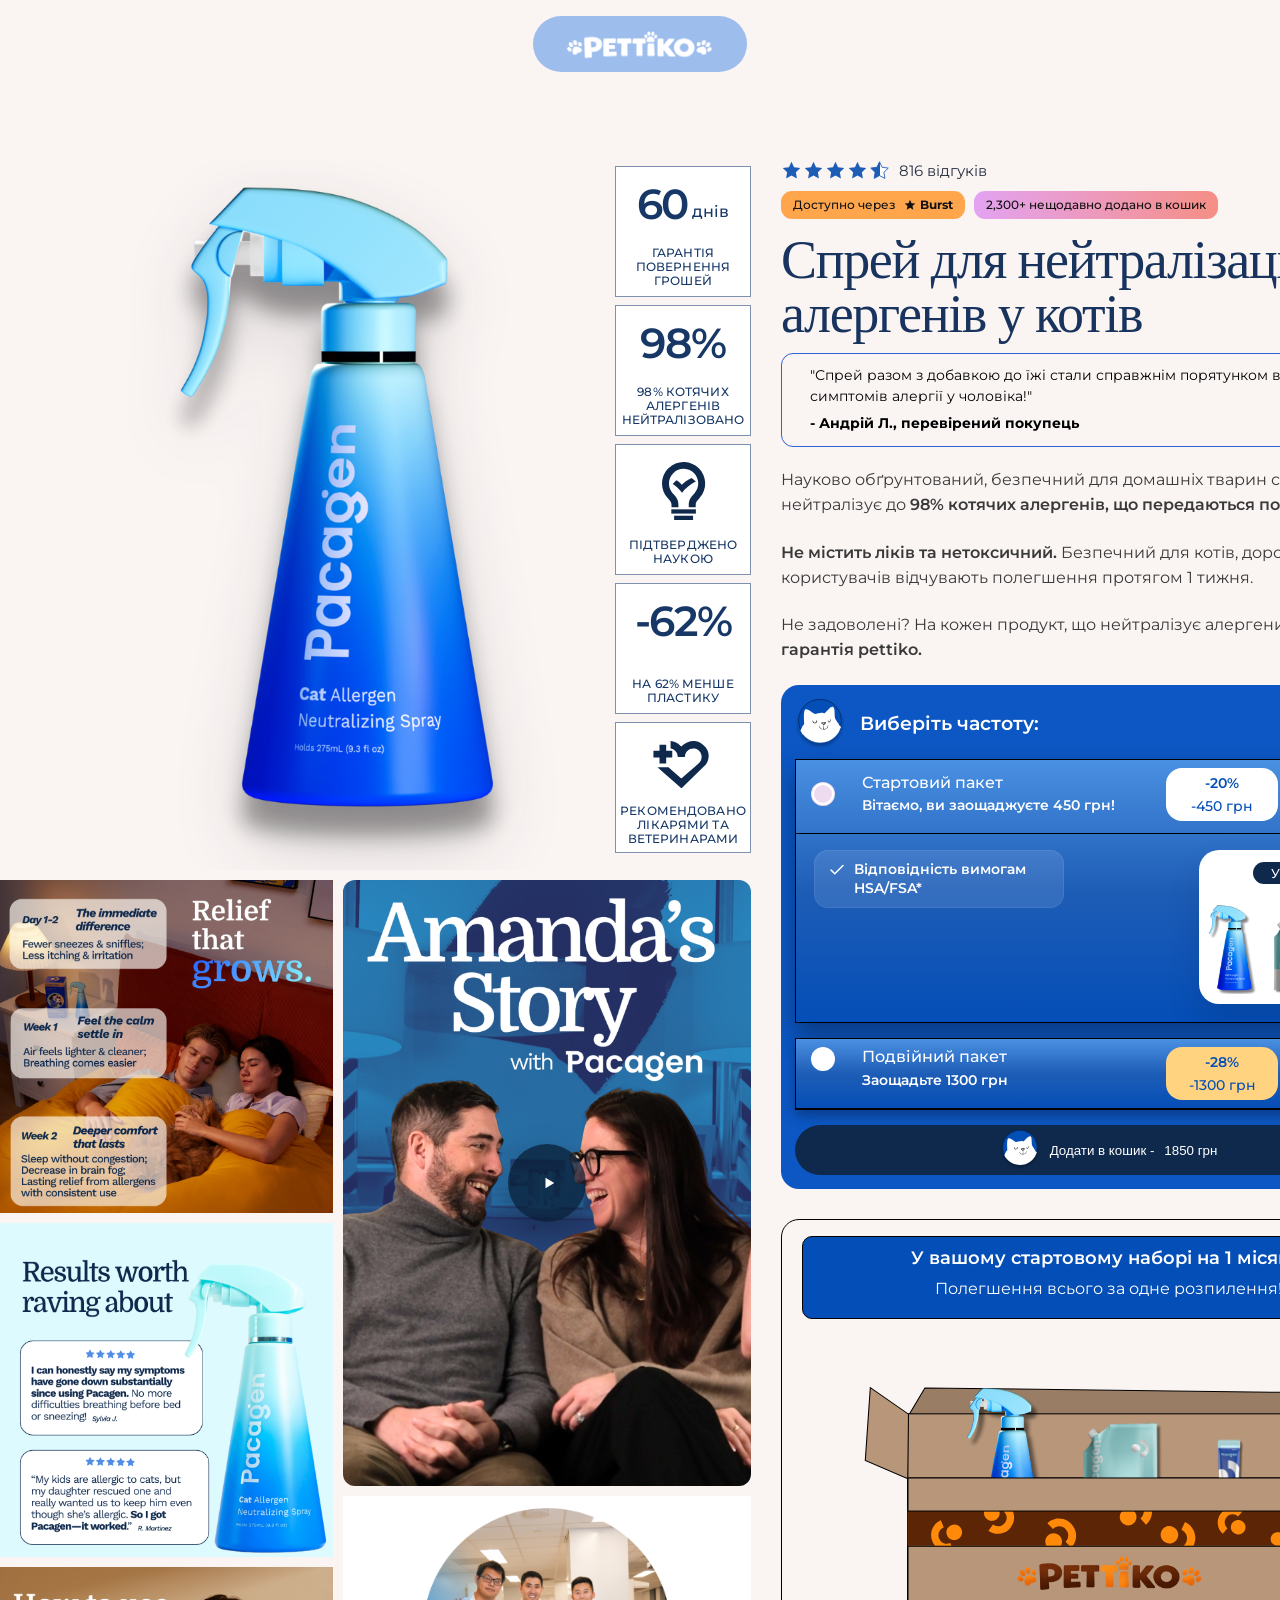
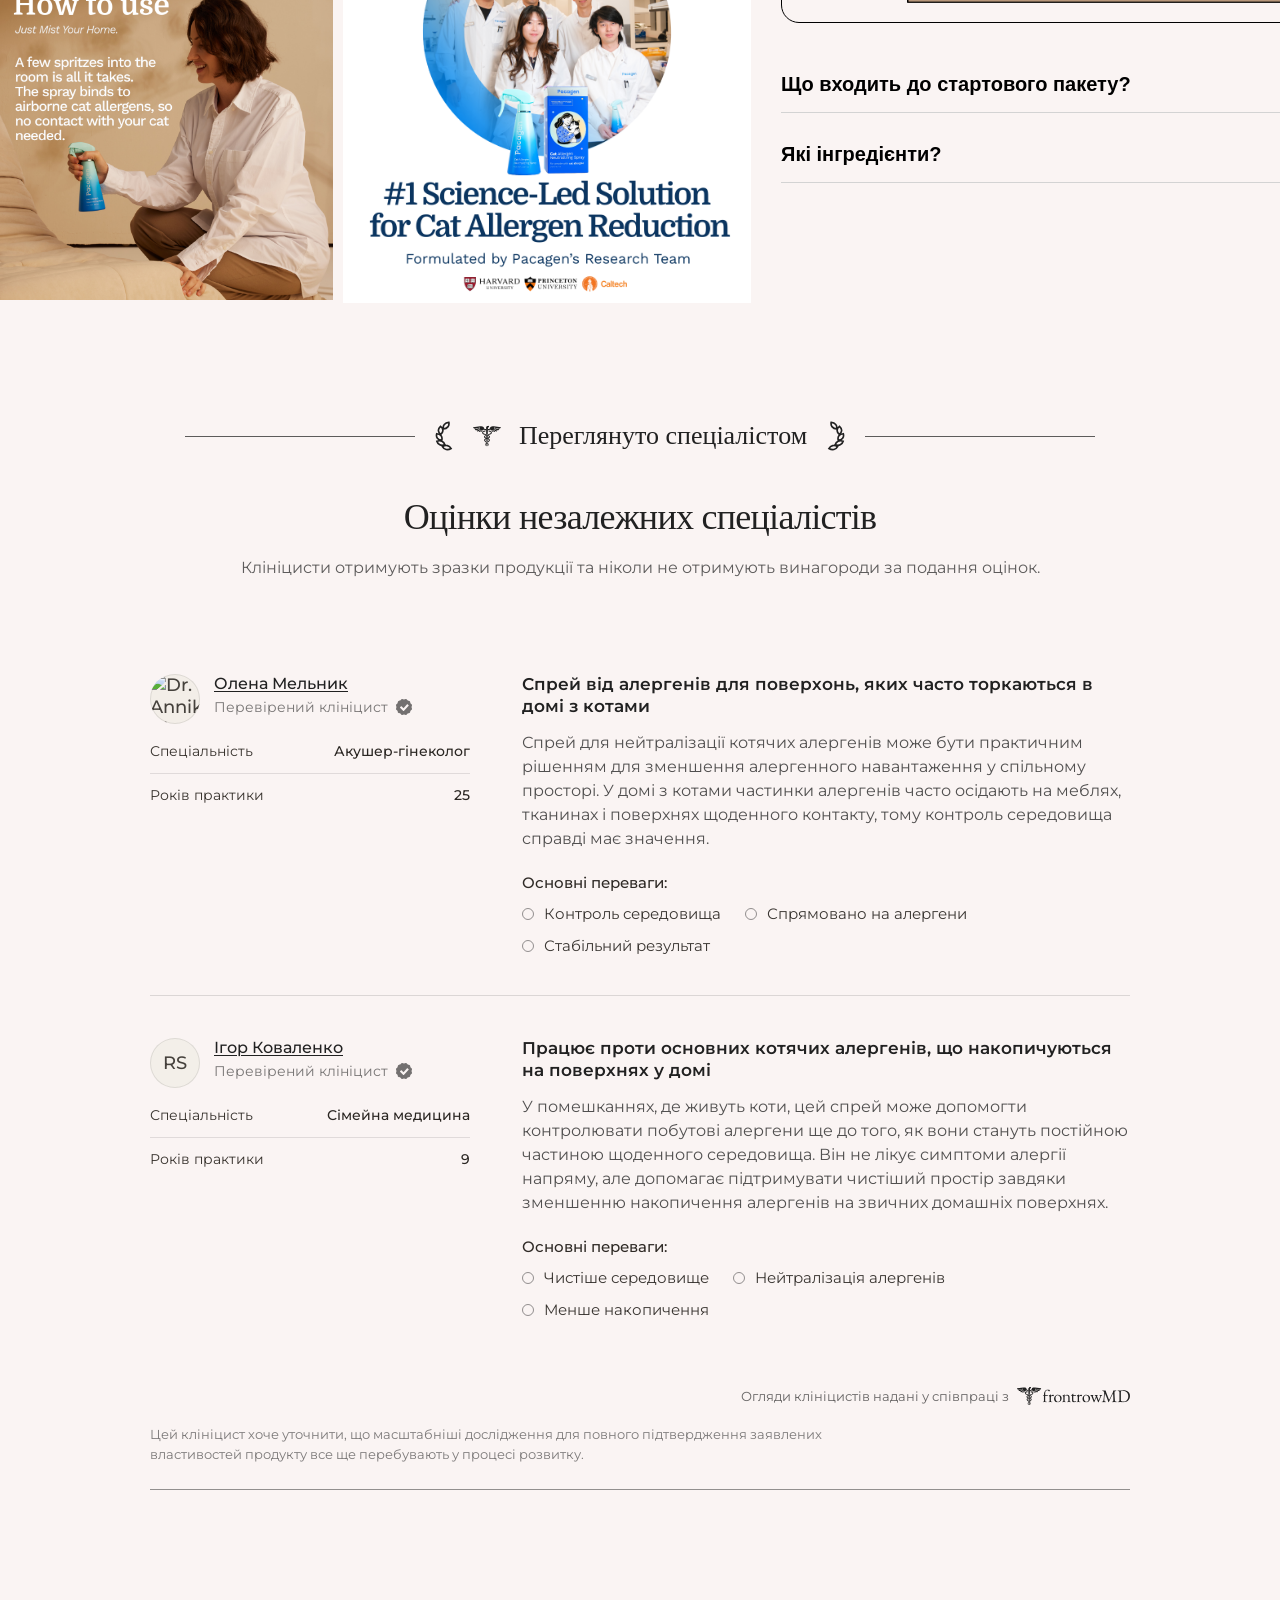
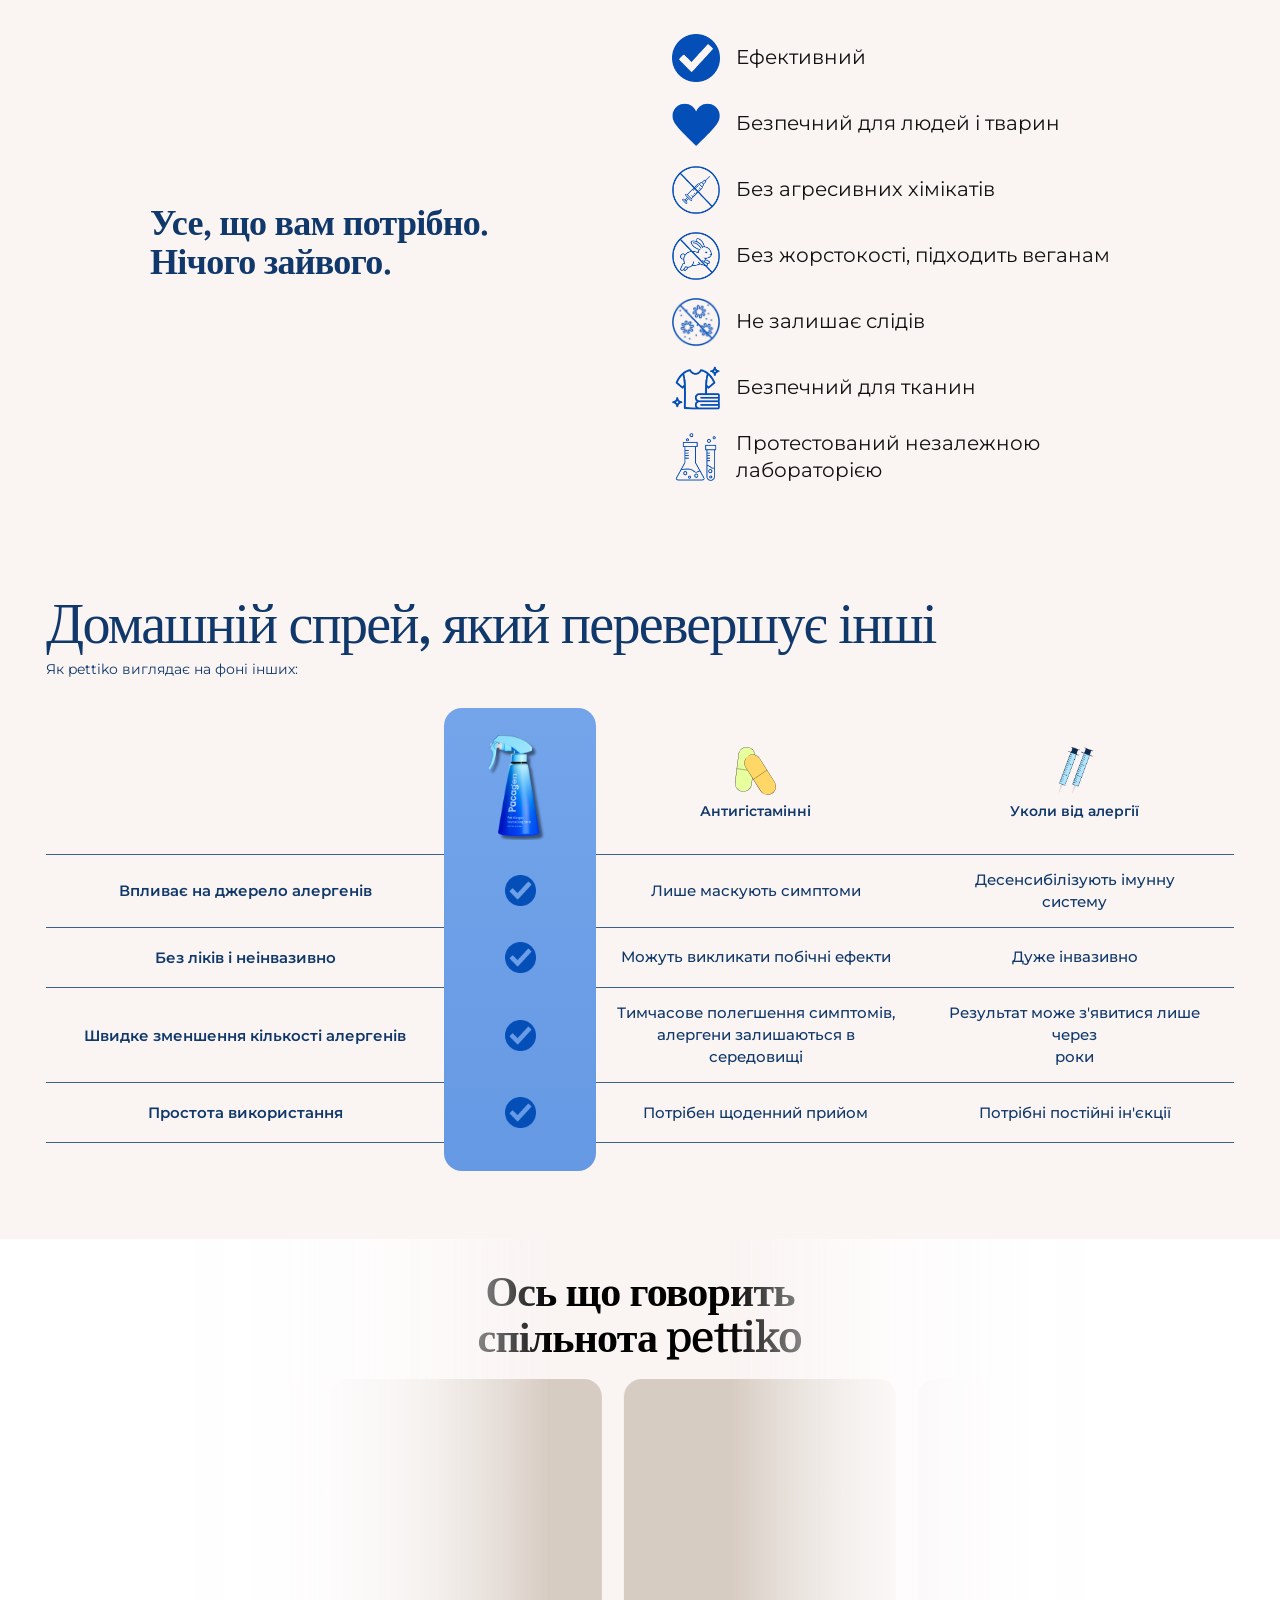
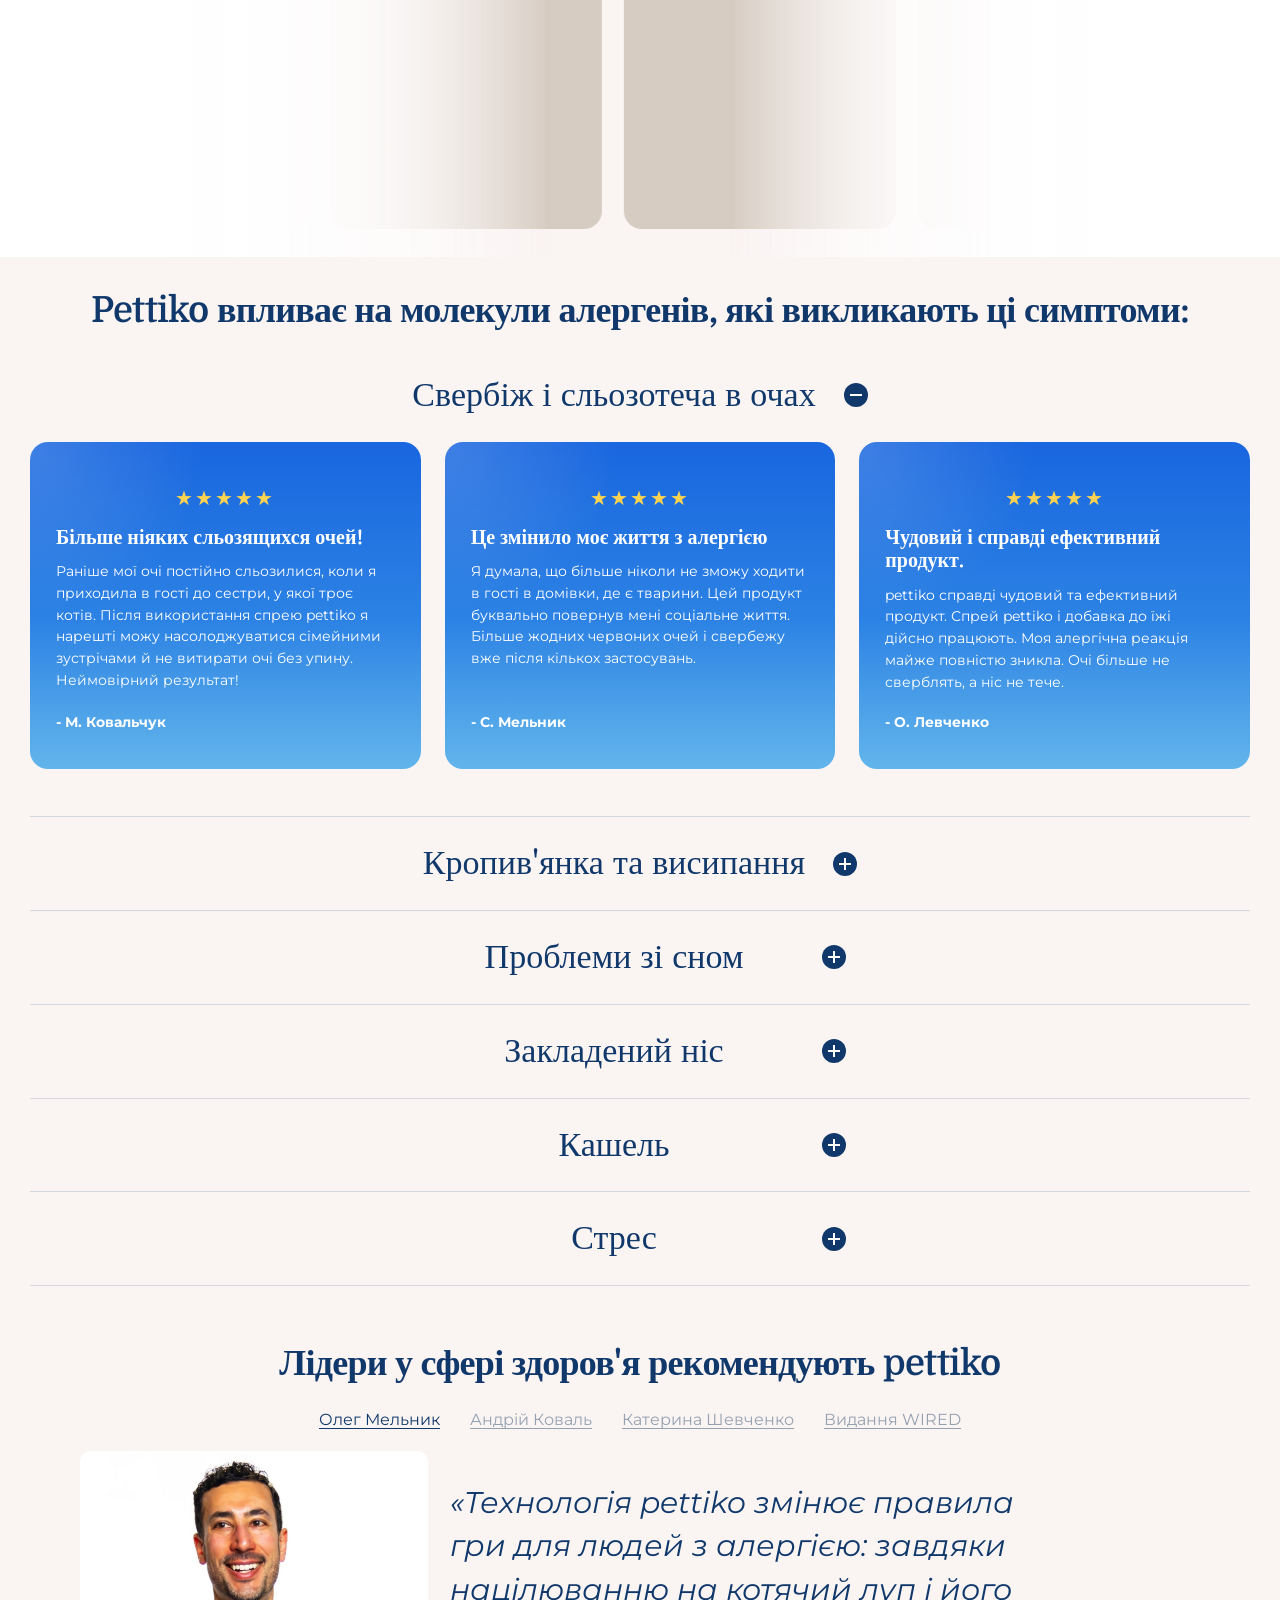
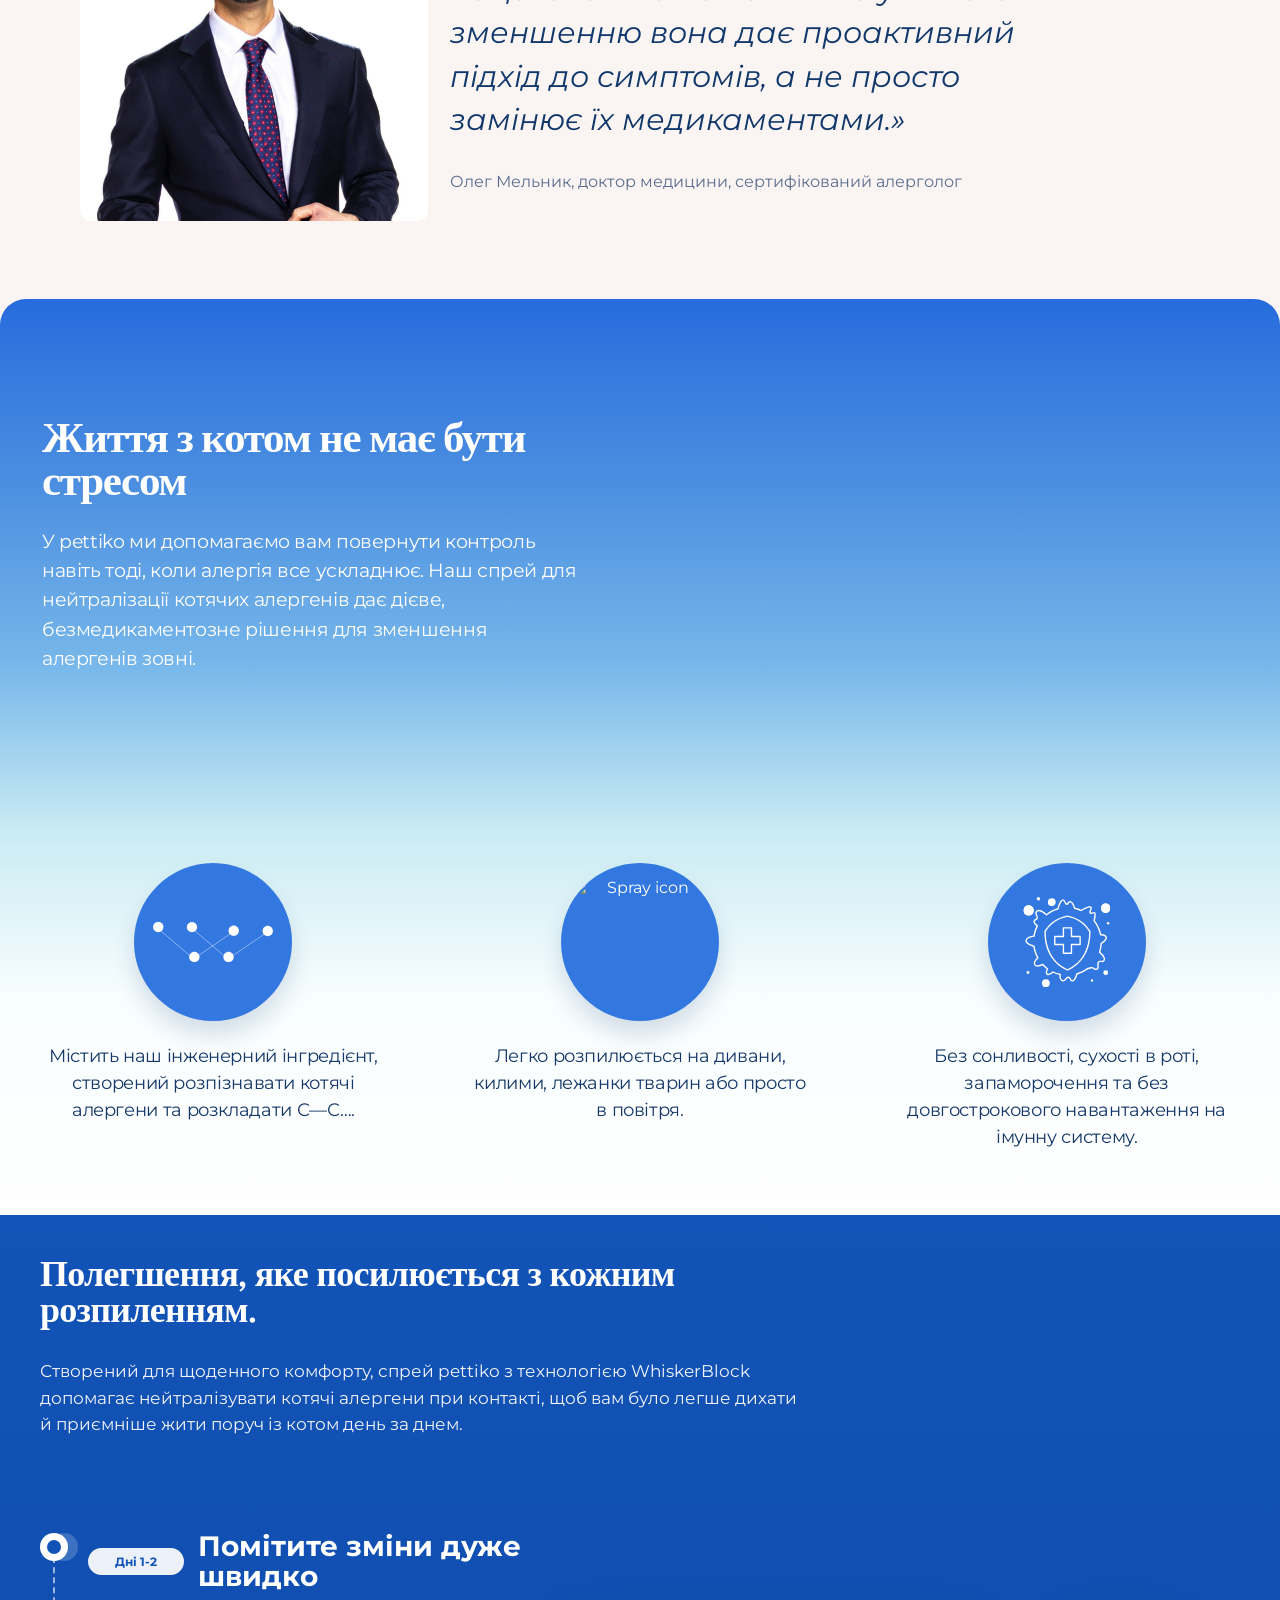
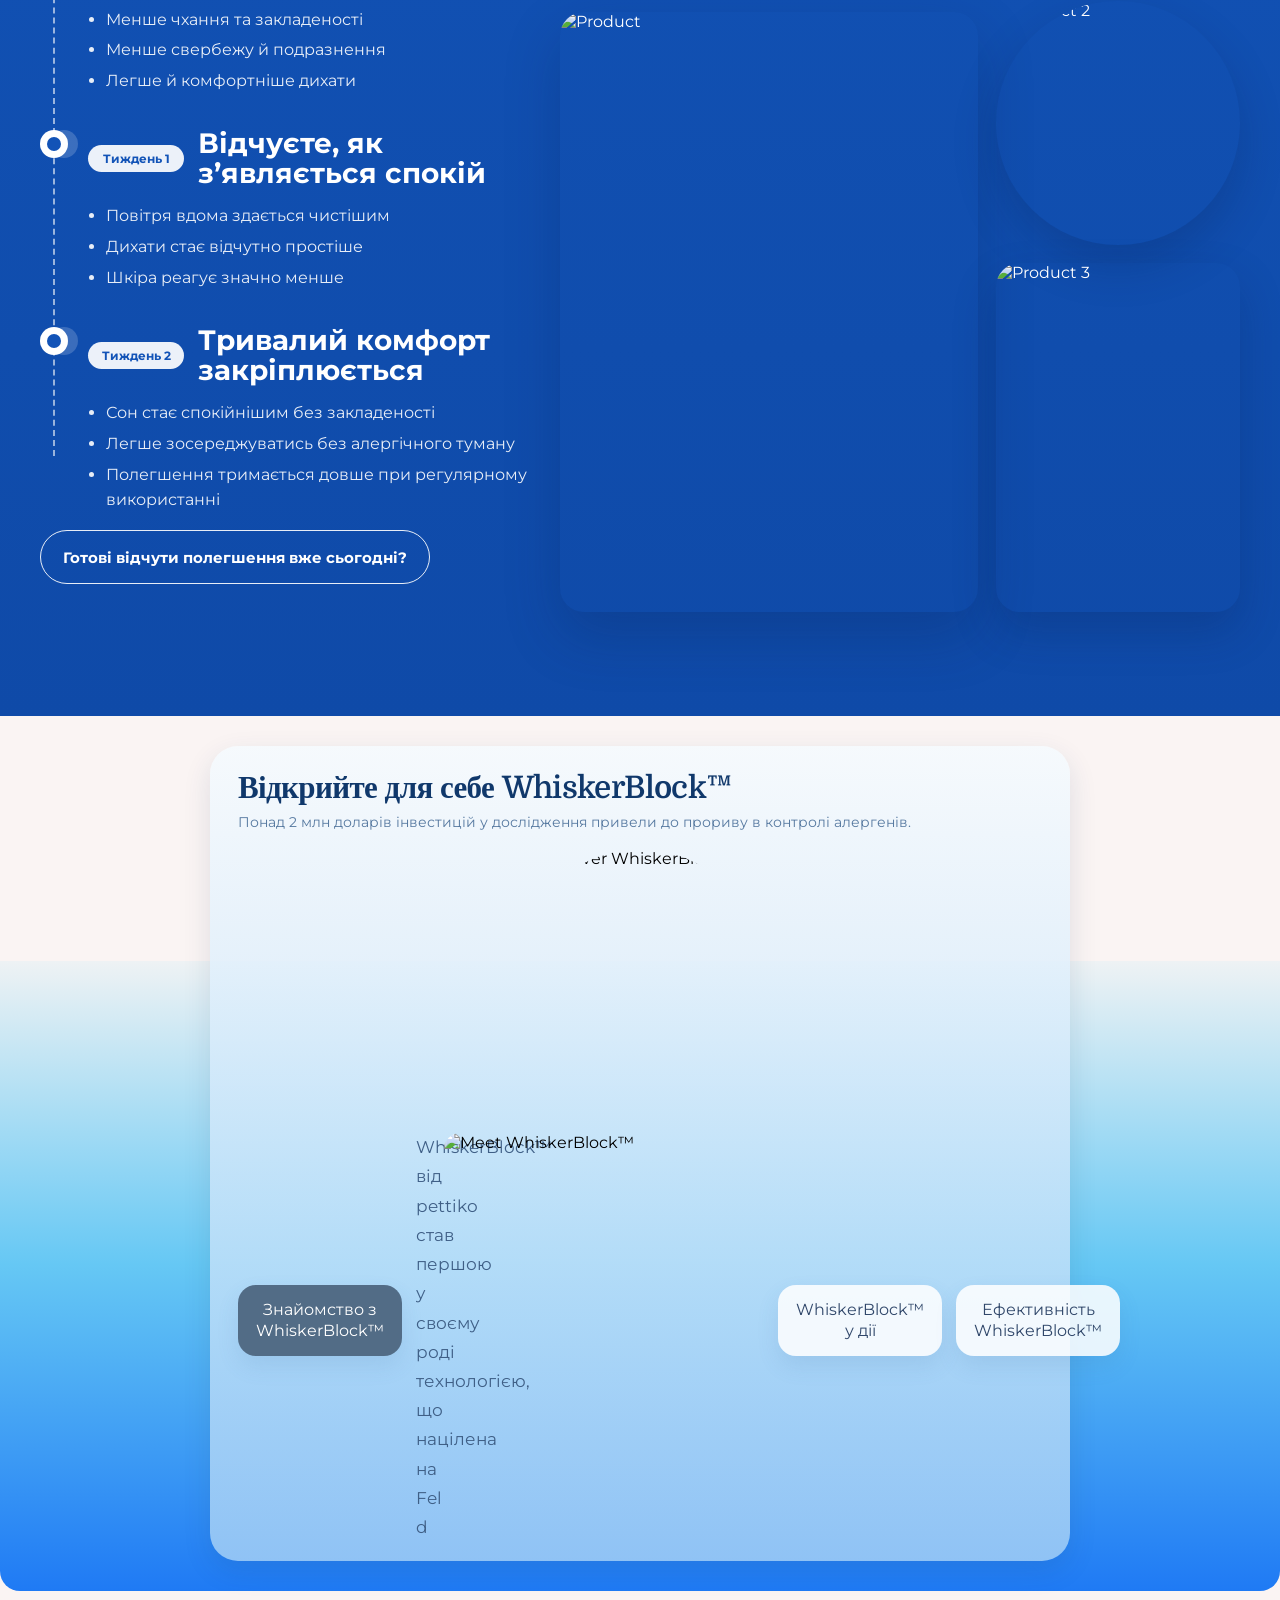
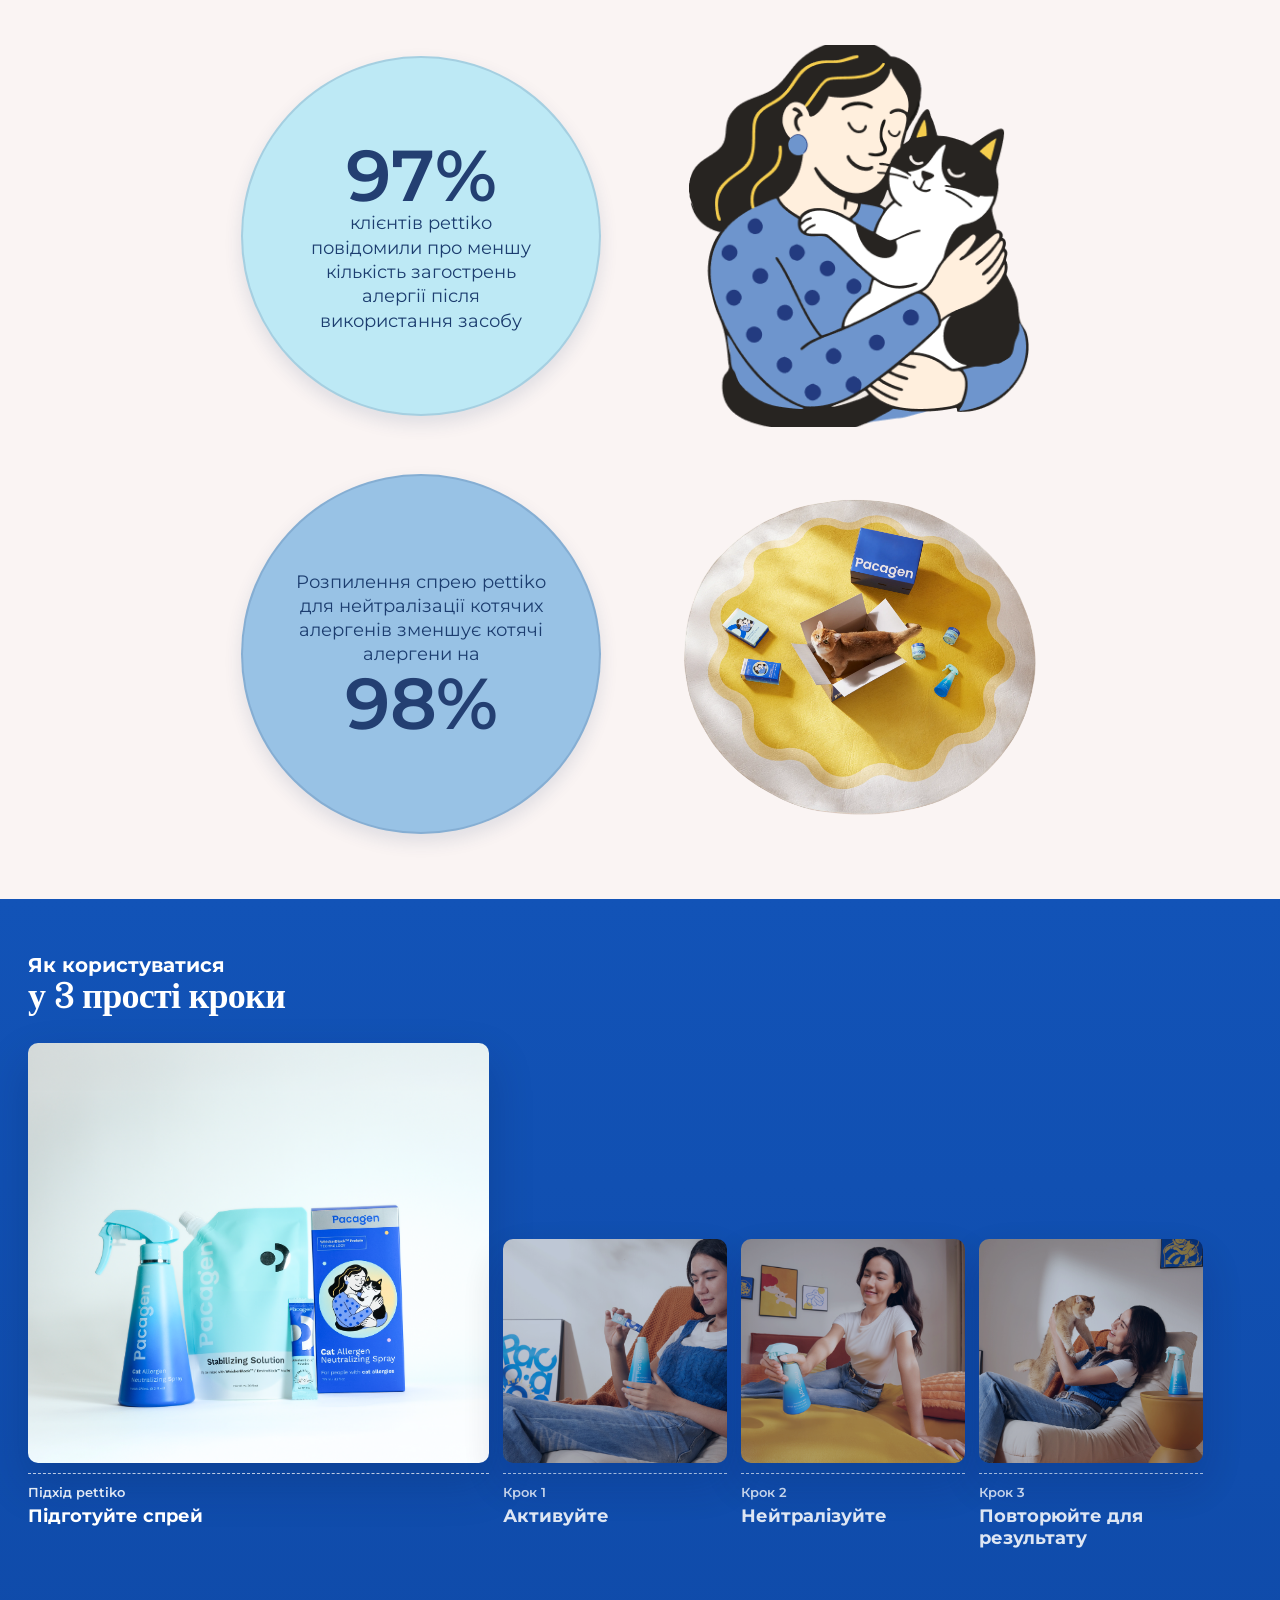
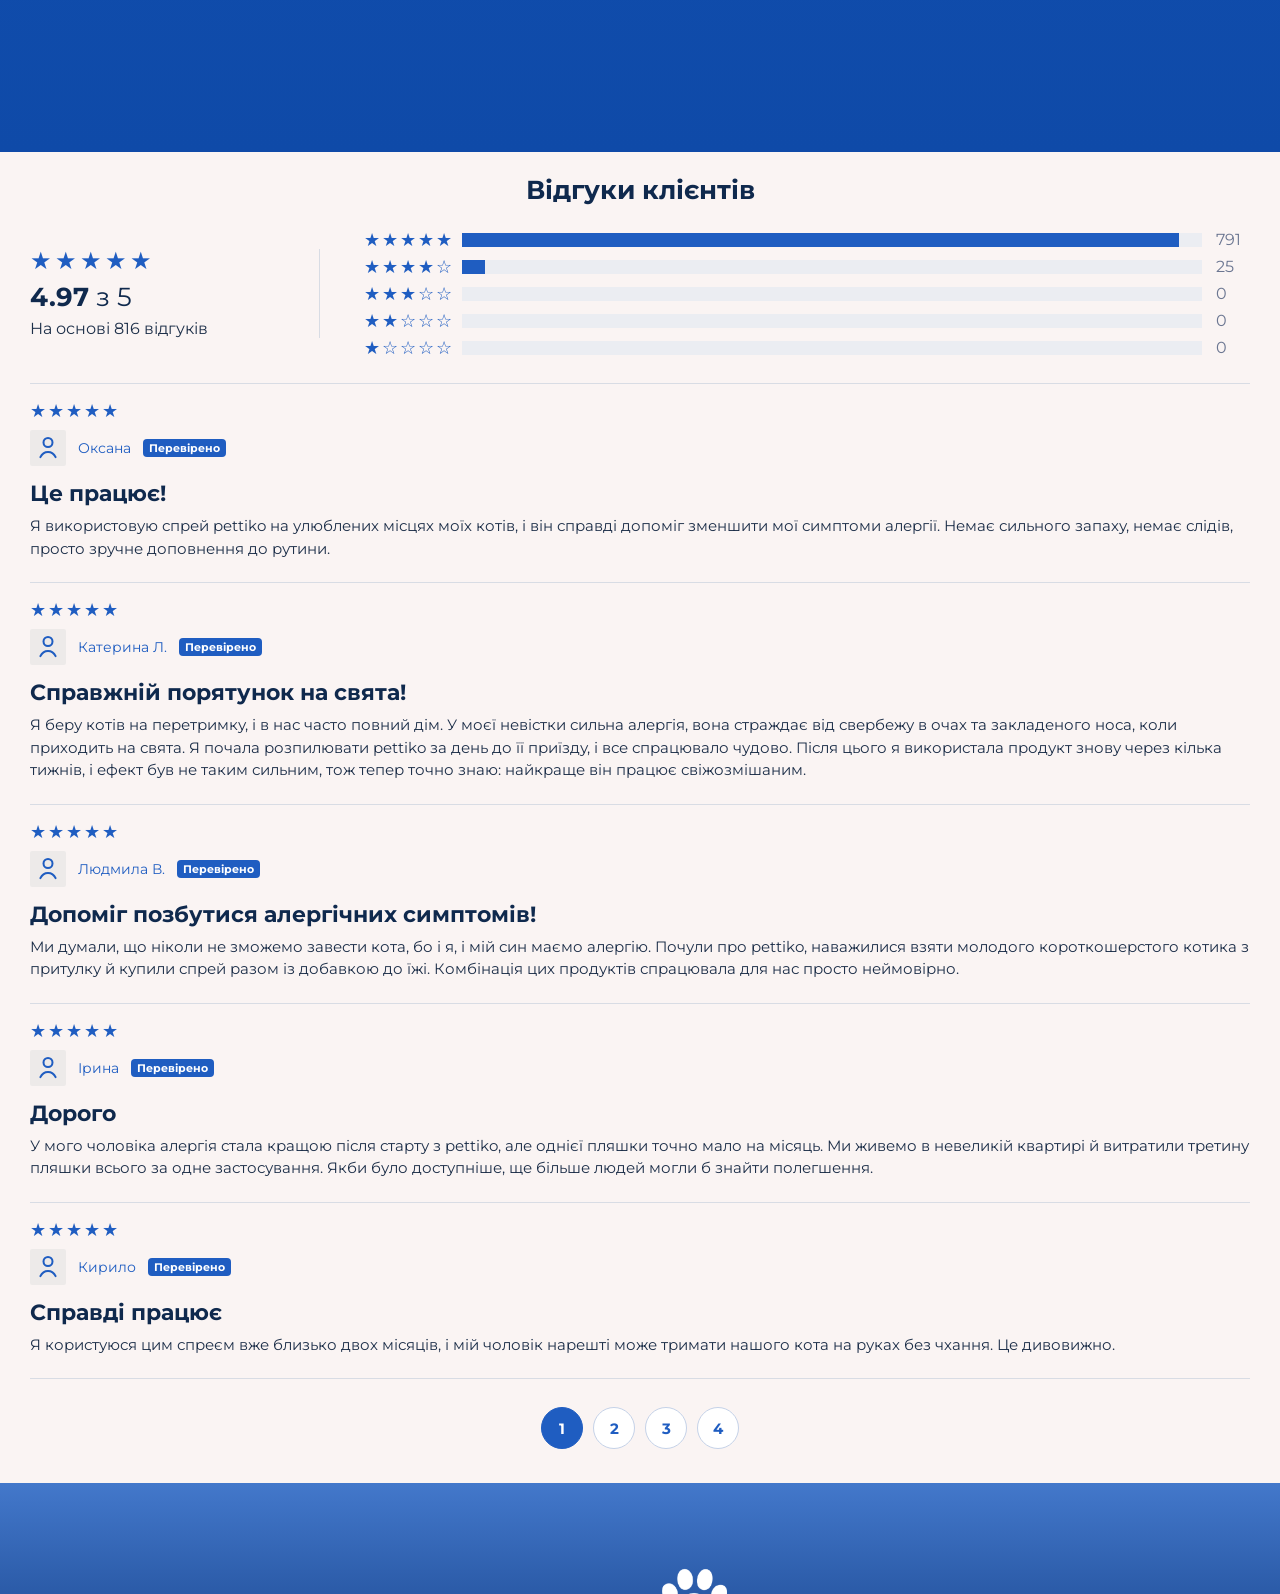
==== commit af616ba8: "add more of edits" ====
--- a/index.html
+++ b/index.html
@@ -78,17 +78,16 @@
                                     <h1>60</h1>
                                     <span class="banner__left__top__right__card__number_subtitle">днів</span>
                                 </div>
-                                <div class="banner__left__top__right__card__content">гарантія повернення грошей</div>
-                            </div>
+                            </div>
+                            <div class="banner__left__top__right__card__content">гарантія повернення грошей</div>
                         </div>
                         <div class="banner__left__top__right__card">
                             <div class="banner__left__top__right__card__number">
                                 <div class="number-wrapp flex-row">
                                     <h1>98%</h1>
                                 </div>
-                                <div class="banner__left__top__right__card__content">98% котячих алергенів
-                                    нейтралізовано</div>
-                            </div>
+                            </div>
+                            <div class="banner__left__top__right__card__content">98% котячих алергенів нейтралізовано</div>
                         </div>
                         <div class="banner__left__top__right__card">
                             <div class="banner__left__top__right__card__number">
@@ -107,16 +106,16 @@
                                             fill="#0F294D" />
                                     </svg>
                                 </div>
-                                <div class="banner__left__top__right__card__content">Підтверджено наукою</div>
-                            </div>
+                            </div>
+                            <div class="banner__left__top__right__card__content">підтверджено наукою</div>
                         </div>
                         <div class="banner__left__top__right__card">
                             <div class="banner__left__top__right__card__number">
                                 <div class="number-wrapp flex-row">
                                     <h1>-62%</h1>
                                 </div>
-                                <div class="banner__left__top__right__card__content">На 62% менше пластику</div>
-                            </div>
+                            </div>
+                            <div class="banner__left__top__right__card__content">на 62% менше пластику</div>
                         </div>
                         <div class="banner__left__top__right__card">
                             <div class="banner__left__top__right__card__number">
@@ -134,10 +133,8 @@
                                             fill="#0F294D" />
                                     </svg>
                                 </div>
-                                <div class="banner__left__top__right__card__content heart">Рекомендовано лікарями та
-                                    ветеринарами
-                                </div>
-                            </div>
+                            </div>
+                            <div class="banner__left__top__right__card__content">рекомендовано лікарями та ветеринарами</div>
                         </div>
                     </div>
                 </div>
--- a/assets/css/global.css
+++ b/assets/css/global.css
@@ -34,7 +34,7 @@
 }
 
 .container {
-  max-width: 1320px;
+  max-width: 1420px;
   width: 100%;
   margin: 0 auto;
 }
--- a/assets/css/style.css
+++ b/assets/css/style.css
@@ -3,10 +3,10 @@
   display: flex;
   justify-content: center;
   width: 100%;
-  position: fixed;
-  top: 0;
-  left: 0;
-  z-index: 1000;
+  position: relative;
+  top: auto;
+  left: auto;
+  z-index: 10;
 
   .header__logo-wrapp {
     background-color: rgba(18, 105, 228, 0.4);
@@ -30,6 +30,11 @@
 }
 
 header.is-scrolled {
+  position: fixed;
+  top: 0;
+  left: 0;
+  z-index: 1000;
+
   .header__logo-wrapp {
     background-color: rgba(18, 105, 228, 0.28);
     backdrop-filter: blur(16px);
@@ -73,36 +78,37 @@
   }
 
   .banner__left__top__right__card {
-    padding: 18px 13px 13px;
     background-color: #fff;
     border: 1px solid #7d90ad;
     font-family: "Montserrat", sans-serif;
-    width: 138px;
-    height: 134px;
+    width: 136px;
+    height: 131px;
     text-align: center;
     display: flex;
     flex-direction: column;
     align-items: center;
-    justify-content: center;
+    justify-content: flex-start;
+    padding: 16px 12px 8px;
     margin-left: auto;
 
     h1 {
       font-family: "Montserrat", sans-serif;
       font-weight: 600;
-      font-size: 36px;
+      font-size: 42px;
       line-height: 1;
       letter-spacing: -0.03em;
       color: #173867;
     }
 
     .number-wrapp.flex-row {
-      align-items: end;
+      align-items: center;
       justify-content: center;
+      gap: 2px;
 
       span {
-        margin-bottom: 3px;
+        margin-bottom: -15px;
         margin-left: 2px;
-        font-size: 12px;
+        font-size: 16px;
         font-weight: 500;
         letter-spacing: 0;
         color: #173867;
@@ -110,22 +116,33 @@
     }
   }
 
+  .banner__left__top__right__card__number {
+    width: 100%;
+  }
+
   .banner__left__top__right__card__content {
-    margin-top: 6px;
-    font-size: 10px;
-    line-height: 1.18;
+    font-size: 12px;
+    line-height: 1.16;
     font-weight: 500;
     text-transform: uppercase;
     letter-spacing: 0.01em;
     color: #173867;
+    margin: 0;
+    margin-top: auto;
   }
 
   .banner__left__top__right__card__content.heart {
-    margin-top: -5px;
+    margin-top: auto;
   }
 
   .banner__left__bottom {
     padding-top: 10px;
+    display: grid;
+    grid-template-columns: minmax(0, 0.45fr) minmax(0, 0.55fr);
+    align-items: start;
+    width: 100%;
+    max-width: 100%;
+    min-width: 0;
   }
 
   .banner__left__bottom__left,
@@ -137,6 +154,29 @@
   .banner__left__bottom__left,
   .banner__left__bottom__right {
     align-items: center;
+    width: 100%;
+    min-width: 0;
+  }
+
+  .banner__left__bottom__left img,
+  .banner__left__bottom__right > img,
+  .banner__left__bottom__right .preview-trigger,
+  .banner__left__bottom__right .preview__img {
+    width: 100%;
+    max-width: 100%;
+    display: block;
+  }
+
+  .banner__left__bottom__left img {
+    height: auto;
+    aspect-ratio: 1 / 1;
+    object-fit: cover;
+  }
+
+  .banner__left__bottom__right > img {
+    height: auto;
+    aspect-ratio: 1 / 1;
+    object-fit: cover;
   }
 
   .banner__left__bottom__right {
@@ -150,8 +190,10 @@
 
     .preview__img {
       display: block;
-      height: 565px;
-      width: 380px;
+      height: auto;
+      width: 100%;
+      aspect-ratio: 380 / 565;
+      object-fit: cover;
       border-radius: 12px;
     }
 
@@ -1405,7 +1447,7 @@
 .clinican-reviewed {
   color: black;
   padding-top: 54px;
-  padding-bottom: 96px;
+  padding-bottom: 84px;
 
   h1 {
     text-align: center;
@@ -1425,21 +1467,21 @@
     font-size: 16px;
     line-height: 1.5;
     color: rgba(33, 33, 33, 0.72);
-    max-width: 1040px;
+    max-width: 980px;
     margin-inline: auto;
-    white-space: nowrap;
+    white-space: normal;
   }
 
   .clinican-reviewed__list {
-    margin-top: 56px;
-    max-width: 1040px;
+    margin-top: 52px;
+    max-width: 980px;
     margin-inline: auto;
   }
 
   .clinican-reviewed__card {
     display: grid;
-    grid-template-columns: 336px minmax(0, 1fr);
-    gap: 56px;
+    grid-template-columns: 320px minmax(0, 1fr);
+    gap: 52px;
     padding: 42px 0 40px;
     align-items: start;
   }
@@ -1449,18 +1491,18 @@
   }
 
   .clinican-reviewed__card-meta {
-    gap: 22px;
+    gap: 18px;
   }
 
   .clinican-reviewed__doctor {
     align-items: flex-start;
-    gap: 16px;
+    gap: 14px;
   }
 
   .clinican-reviewed__avatar {
-    width: 46px;
-    height: 46px;
-    flex: 0 0 46px;
+    width: 50px;
+    height: 50px;
+    flex: 0 0 50px;
     border-radius: 50%;
     background: #f3eee8;
     border: 1px solid rgba(33, 33, 33, 0.1);
@@ -1468,7 +1510,7 @@
     align-items: center;
     justify-content: center;
     font-family: "Montserrat", sans-serif;
-    font-size: 19px;
+    font-size: 18px;
     font-weight: 500;
     color: #45413c;
   }
@@ -1482,10 +1524,10 @@
 
     h3 {
       margin: 0;
-      font-size: 17px;
+      font-size: 16px;
       line-height: 1.3;
       text-decoration: underline;
-      text-decoration-thickness: 1px;
+      text-decoration-thickness: 0.8px;
       text-underline-offset: 2px;
       font-weight: 500;
       color: #212121;
@@ -1493,10 +1535,10 @@
   }
 
   .clinican-reviewed__verified {
-    font-size: 15px;
+    font-size: 14px;
     line-height: 1.3;
     color: rgba(33, 33, 33, 0.6);
-    gap: 7px;
+    gap: 8px;
   }
 
   .clinican-reviewed__facts {
@@ -1506,12 +1548,12 @@
 
   .clinican-reviewed__fact {
     display: grid;
-    grid-template-columns: minmax(120px, 1fr) auto;
-    gap: 18px;
-    padding: 15px 0;
+    grid-template-columns: minmax(100px, 1fr) auto;
+    gap: 14px;
+    padding: 12px 0;
     border-top: 1px solid rgba(33, 33, 33, 0.12);
-    font-size: 16px;
-    line-height: 1.45;
+    font-size: 14px;
+    line-height: 1.35;
 
     &:first-child {
       border-top: 0;
@@ -1531,9 +1573,9 @@
 
   .clinican-reviewed__card-content {
     h3 {
-      margin: 0 0 16px;
+      margin: 0 0 14px;
       font-size: 17px;
-      line-height: 1.2;
+      line-height: 1.25;
       font-weight: 600;
       color: #212121;
     }
@@ -1541,17 +1583,17 @@
     p {
       margin: 0;
       max-width: 700px;
-      font-size: 17px;
+      font-size: 16px;
       line-height: 1.5;
       color: rgba(33, 33, 33, 0.78);
     }
   }
 
   .clinican-reviewed__highlights-label {
-    margin-top: 24px;
-    margin-bottom: 14px;
-    font-size: 16px;
-    line-height: 1.35;
+    margin-top: 22px;
+    margin-bottom: 12px;
+    font-size: 15px;
+    line-height: 1.3;
     font-weight: 500;
     color: #2f2a26;
   }
@@ -1570,8 +1612,8 @@
       border: 0;
       border-radius: 0;
       background: transparent;
-      font-size: 16px;
-      line-height: 1.35;
+      font-size: 15px;
+      line-height: 1.3;
       color: #3a3632;
     }
 
@@ -1579,16 +1621,17 @@
       content: "";
       width: 12px;
       height: 12px;
-      margin-right: 9px;
+      margin-right: 10px;
       border: 1px solid rgba(33, 33, 33, 0.48);
       border-radius: 999px;
       box-sizing: border-box;
     }
   }
 
+
   .clinican-reviewed__footer {
-    max-width: 1040px;
-    margin: 22px auto 0;
+    max-width: 980px;
+    margin: 28px auto 0;
     padding: 0;
   }
 
@@ -1692,28 +1735,29 @@
 
 .clinican-reviewed__top-line {
   align-items: center;
-  gap: 14px;
+  gap: 18px;
   justify-content: center;
-  margin-bottom: 38px;
-  max-width: 1040px;
+  margin-bottom: 46px;
+  max-width: 980px;
   margin-inline: auto;
 
   hr {
     display: block;
-    flex: 0 0 clamp(120px, 24vw, 320px);
-    width: clamp(120px, 24vw, 320px);
-    max-width: clamp(120px, 24vw, 320px);
+    flex: 0 0 clamp(130px, 18vw, 250px);
+    width: clamp(130px, 18vw, 250px);
+    max-width: clamp(130px, 18vw, 250px);
     margin: 0;
     height: 1px;
     border: 0;
     background-color: rgba(33, 33, 33, 0.72);
+    align-self: center;
   }
 
   .header--laurels-left,
   .header--laurels-right {
     display: inline-flex;
-    width: 18px;
-    height: 26px;
+    width: 22px;
+    height: 30px;
     flex: 0 0 auto;
     align-items: center;
     justify-content: center;
@@ -1721,8 +1765,8 @@
 
   .header--caduceus {
     display: inline-flex;
-    width: 24px;
-    height: 18px;
+    width: 28px;
+    height: 22px;
     flex: 0 0 auto;
     align-items: center;
     justify-content: center;
@@ -1731,11 +1775,13 @@
   h2 {
     margin: 0;
     font-family: Georgia, "Times New Roman", serif;
-    font-size: 22px;
+    font-size: 26px;
     font-weight: 400;
     line-height: 1;
     color: #212121;
     white-space: nowrap;
+    display: flex;
+    align-items: center;
   }
 
   .header--laurels-left svg,
@@ -2739,9 +2785,15 @@
       border-radius: 0;
     }
 
+    .relief-journey__intro h1 {
+      font-size: 34px !important;
+      line-height: 0.96 !important;
+      letter-spacing: -0.03em !important;
+    }
+
     .relief-journey__intro p,
     .relief-journey__list {
-      font-size: 14px;
+      font-size: 16px;
     }
 
     .relief-journey__timeline {
@@ -2766,17 +2818,19 @@
     }
 
     .relief-journey__step-head h3 {
-      font-size: 21px;
+      font-size: 18px;
     }
 
     .relief-journey__badge {
+      width: 92px;
       min-width: 92px;
       padding: 6px 14px;
       font-size: 11px;
+      text-align: center;
     }
 
     .relief-journey__cta {
-      width: 100%;
+      width: fit-content;
       text-align: center;
     }
   }
@@ -2951,6 +3005,10 @@
 
     .review-slider__inner {
       gap: 14px;
+      width: calc(100% - 20px);
+      max-width: calc(100% - 20px);
+      margin-inline: auto;
+      overflow: hidden;
     }
 
     h1 {
@@ -2958,30 +3016,63 @@
     }
 
     .review-slider__trigger {
-      justify-content: space-between;
-      gap: 12px;
-      padding: 22px 0;
+      display: block;
+      position: relative;
+      width: 100%;
+      gap: 0;
+      padding: 22px 44px 22px 0;
       font-size: 22px;
+      text-align: left;
     }
 
     .review-slider__trigger span:first-child {
+      display: block;
+      width: 100%;
+      max-width: 100%;
+      flex: 1 1 auto;
       min-width: 0;
       text-align: left;
+      overflow-wrap: anywhere;
     }
 
     .review-slider__cards {
-      gap: 18px;
-      flex-direction: column;
+      display: flex;
+      width: 100%;
+      max-width: 100%;
+      min-width: 0;
+      gap: 12px;
+      flex-direction: row;
+      flex-wrap: nowrap;
+      align-items: stretch;
+      justify-content: flex-start;
+      overflow-x: auto;
+      overflow-y: hidden;
+      overscroll-behavior-x: contain;
+      scroll-snap-type: x mandatory;
+      scroll-behavior: smooth;
+      scrollbar-width: none;
+      -webkit-overflow-scrolling: touch;
+    }
+
+    .review-slider__cards::-webkit-scrollbar {
+      display: none;
     }
 
     .review-slider__item.is-open .review-slider__panel {
+      width: 100%;
+      max-width: 100%;
       padding-bottom: 20px;
     }
 
     .review-slider__card {
+      flex: 0 0 100%;
+      min-width: 100%;
+      width: 100%;
       min-height: 308px;
       padding: 34px 20px 28px;
       border-radius: 16px;
+      scroll-snap-align: start;
+      scroll-snap-stop: always;
     }
 
     .review-slider__stars {
@@ -2991,6 +3082,36 @@
 
     .review-slider__card h3 {
       font-size: 20px;
+    }
+
+    .review-slider__icon {
+      position: absolute;
+      top: 50%;
+      right: 0;
+      transform: translateY(-50%);
+      margin: 0;
+    }
+
+    .review-slider__mobile-dots {
+      display: flex;
+      justify-content: center;
+      align-items: center;
+      gap: 8px;
+      margin-top: 14px;
+    }
+
+    .review-slider__mobile-dot {
+      width: 8px;
+      height: 8px;
+      border-radius: 50%;
+      border: 0;
+      background: #cfd7e3;
+      transition: transform 0.2s ease, background-color 0.2s ease;
+    }
+
+    .review-slider__mobile-dot.is-active {
+      background: #2b63d9;
+      transform: scale(1.15);
     }
   }
 }
@@ -4160,7 +4281,6 @@
   .discover-whisker .discover-whisker__content,
   .discover-whisker .discover-whisker__tabs,
   .leaders-tabs .leaders-tabs__nav,
-  .review-slider .review-slider__cards,
   .comfort-benefits .comfort-benefits__items {
     flex-direction: column;
   }
@@ -4245,6 +4365,77 @@
   .customer-reviews-list .customer-reviews-list__summary-score p {
     font-size: 22px;
   }
+
+  .leaders-tabs .container {
+    width: calc(100% - 20px);
+    max-width: calc(100% - 20px);
+    margin-inline: auto;
+  }
+
+  .leaders-tabs h1 {
+    font-size: 34px !important;
+    line-height: 0.96 !important;
+    letter-spacing: -0.03em !important;
+  }
+
+  .leaders-tabs .leaders-tabs__nav {
+    flex-direction: row;
+    flex-wrap: wrap;
+    justify-content: flex-start;
+    gap: 10px;
+    margin-top: 20px;
+    overflow: visible;
+    padding-bottom: 0;
+  }
+
+  .leaders-tabs .leaders-tabs__nav-item {
+    flex: 0 0 auto;
+    font-size: 14px;
+    line-height: 1.2;
+    text-underline-offset: 2px;
+    white-space: normal;
+  }
+
+  .leaders-tabs .leaders-tabs__panel {
+    flex-direction: column;
+    align-items: center;
+    gap: 18px;
+  }
+
+  .leaders-tabs .leaders-tabs__quote {
+    display: flex;
+    flex-direction: column;
+    order: 1;
+    width: 100%;
+    max-width: none;
+  }
+
+  .leaders-tabs .leaders-tabs__quote blockquote {
+    order: 1;
+    margin: 0;
+    text-align: left;
+  }
+
+  .leaders-tabs .leaders-tabs__quote p {
+    order: 2;
+    margin-top: 14px;
+    text-align: left;
+  }
+
+  .leaders-tabs .leaders-tabs__photo {
+    order: 2;
+    width: 240px;
+    height: 240px;
+    flex: 0 0 auto;
+    align-self: center;
+    border-radius: 16px;
+  }
+
+  .leaders-tabs .leaders-tabs__photo img {
+    width: 100%;
+    height: 100%;
+    object-fit: cover;
+  }
 }
 
 .footer-pages {
--- a/assets/css/media.css
+++ b/assets/css/media.css
@@ -437,8 +437,10 @@
 
   .banner__right__choose-product {
     padding: 12px;
-    width: 100%;
-    max-width: 100%;
+    width: calc(100vw - 20px);
+    max-width: none;
+    margin-left: calc(50% - 50vw + 10px);
+    margin-right: calc(50% - 50vw + 10px);
   }
 
   .banner__right__choose-product__top-line {
@@ -524,10 +526,12 @@
   }
 
   .banner__right__your-pack {
-    width: 100%;
-    max-width: 100%;
+    width: calc(100vw - 20px);
+    max-width: none;
+    margin-left: calc(50% - 50vw + 10px);
+    margin-right: calc(50% - 50vw + 10px);
     padding: 16px 12px 12px;
-    --your-pack-image-scale: 1.12;
+    --your-pack-image-scale: 1.62;
     border: 1px solid #000;
     border-radius: 16px;
 
@@ -876,6 +880,7 @@
     transform: translateX(-50%);
     border-radius: 10px;
     background: linear-gradient(180deg, #74a5eb 0%, #6599e3 100%);
+    z-index: 10;
   }
 
   .product-comparison-mobile__slide {
@@ -927,8 +932,12 @@
 
   .product-comparison-mobile__cell--product {
     border-bottom-color: transparent;
+    position: relative;
+    z-index: 11;
 
     img {
+      position: relative;
+      z-index: 11;
       width: 29px;
       height: 60px;
       object-fit: contain;
@@ -954,8 +963,12 @@
 
   .product-comparison-mobile__cell--product-value {
     border-bottom-color: transparent;
+    position: relative;
+    z-index: 11;
 
     img {
+      position: relative;
+      z-index: 11;
       width: 18px;
       height: 18px;
       object-fit: contain;
@@ -1023,7 +1036,7 @@
   }
 
   .product-comparison {
-    padding: 20px 0 56px;
+    padding: 28px 0 60px;
   }
 
   .product-comparison-mobile {
@@ -1043,16 +1056,16 @@
   }
 
   .product-comparison-mobile__head h1 {
-    max-width: 260px;
-    font-size: 22px;
-    line-height: 1.04;
+    max-width: 320px;
+    font-size: 28px;
+    line-height: 1.08;
     color: #10386b;
   }
 
   .product-comparison-mobile__head p {
-    margin-top: 8px;
-    font-size: 12px;
-    line-height: 1.3;
+    margin-top: 10px;
+    font-size: 15px;
+    line-height: 1.45;
     color: #10386b;
   }
 
@@ -1068,18 +1081,22 @@
     top: 0;
     bottom: 0;
     left: 50%;
-    width: 25.8%;
+    width: 127px;
     transform: translateX(-50%);
-    border-radius: 10px;
+    border-radius: 14px;
     background: linear-gradient(180deg, #74a5eb 0%, #6599e3 100%);
+    z-index: 10;
   }
 
   .product-comparison-mobile__slide {
     position: absolute;
     inset: 0;
+    display: grid;
+    grid-template-columns: minmax(0, 1fr) 127px minmax(0, 1fr);
     opacity: 0;
     transform: translateX(22px);
     pointer-events: none;
+    z-index: 9;
     transition:
       opacity 0.28s ease,
       transform 0.32s ease;
@@ -1090,7 +1107,7 @@
     opacity: 1;
     transform: translateX(0);
     pointer-events: auto;
-    z-index: 1;
+    z-index: 11;
   }
 
   .product-comparison-mobile[data-direction="prev"] .product-comparison-mobile__slide {
@@ -1102,15 +1119,11 @@
   }
 
   .product-comparison-mobile__row {
-    position: relative;
-    z-index: 1;
-    display: grid;
-    grid-template-columns: 37% 26% 37%;
-    align-items: stretch;
+    display: contents;
   }
 
   .product-comparison-mobile__row--header {
-    min-height: 106px;
+    display: contents;
   }
 
   .product-comparison-mobile__cell {
@@ -1118,80 +1131,101 @@
     display: flex;
     align-items: center;
     justify-content: center;
-    padding: 9px 8px;
+    padding: 14px 10px;
     border-bottom: 1px solid #143f74;
     text-align: center;
     color: #10386b;
-    font-size: 10px;
-    line-height: 1.2;
+    font-size: 13px;
+    line-height: 1.35;
     overflow-wrap: break-word;
-    word-break: normal;
+    word-break: break-word;
     box-sizing: border-box;
+    min-height: 64px;
   }
 
   .product-comparison-mobile__row--header .product-comparison-mobile__cell {
-    min-height: 106px;
-    padding-top: 8px;
-    padding-bottom: 8px;
+    min-height: 138px;
+    padding-top: 12px;
+    padding-bottom: 12px;
   }
 
   .product-comparison-mobile__cell--feature {
-    font-size: 9px;
-    line-height: 1.18;
+    grid-column: 1;
+    font-size: 12px;
+    line-height: 1.35;
     font-weight: 600;
   }
 
   .product-comparison-mobile__cell--value {
-    padding-inline: 8px;
-    font-size: 9px;
-    line-height: 1.18;
+    grid-column: 3;
+    padding-inline: 10px;
+    font-size: 12px;
+    line-height: 1.36;
   }
 
   .product-comparison-mobile__cell--product,
   .product-comparison-mobile__cell--product-value {
+    grid-column: 2;
     border-bottom-color: transparent;
+    position: relative;
+    z-index: 11;
   }
 
   .product-comparison-mobile__cell--competitor {
+    grid-column: 3;
     flex-direction: column;
-    gap: 5px;
+    gap: 9px;
   }
 
   .product-comparison-mobile__cell--competitor span {
-    font-size: 9px;
-    line-height: 1.15;
+    font-size: 12px;
+    line-height: 1.25;
     font-weight: 600;
   }
 
   .product-comparison-mobile__nav {
     display: flex;
     justify-content: flex-end;
-    gap: 14px;
-    margin-top: 8px;
-    padding-right: 6px;
+    gap: 18px;
+    margin-top: 14px;
+    padding-right: 10px;
   }
 
   .product-comparison-mobile__arrow {
-    width: 16px;
-    height: 16px;
+    width: 24px;
+    height: 24px;
     border-radius: 50%;
     color: #5f6f8e;
-    font-size: 18px;
+    font-size: 28px;
     line-height: 1;
   }
 
   .product-comparison-mobile__cell--product img {
-    width: 31px;
-    max-width: 31px;
-    height: 64px;
+    position: relative;
+    z-index: 11;
+    width: 54px;
+    max-width: 54px;
+    height: 112px;
   }
 
   .product-comparison-mobile__cell--competitor img {
-    width: 36px;
-    max-width: 36px;
-    height: 36px;
+    width: 52px;
+    max-width: 52px;
+    height: 52px;
+  }
+
+  .product-comparison-mobile__cell--product-value img {
+    position: relative !important;
+    z-index: 11 !important;
+    width: 24px !important;
+    min-width: 24px !important;
+    max-width: 24px !important;
+    height: 24px !important;
+    max-height: 24px !important;
+    flex: 0 0 24px !important;
   }
 }
+
 
 @media (max-width: 800px) {
   .use-steps-showcase {
@@ -1324,8 +1358,8 @@
   }
 
   .impact-stats .impact-stats__circle {
-    width: 200px;
-    height: 200px;
+    width: 208px;
+    height: 208px;
     padding: 18px 12px;
     border-width: 1px;
     box-shadow: 0 8px 18px rgba(28, 61, 111, 0.12);
@@ -1334,13 +1368,13 @@
   }
 
   .impact-stats .impact-stats__circle p {
-    max-width: 108px;
-    font-size: 10px;
-    line-height: 1.26;
+    max-width: 138px;
+    font-size: 11px;
+    line-height: 1.28;
   }
 
   .impact-stats .impact-stats__value {
-    font-size: 36px;
+    font-size: 46px;
     line-height: 1;
   }
 
@@ -1358,20 +1392,20 @@
 
   .impact-stats .impact-stats__circle--light {
     top: 0px;
-    left: -44px;
+    left: -24px;
     z-index: 3;
     transform: none;
   }
 
   .impact-stats .impact-stats__visual--top {
     top: 298px;
-    left: -30px;
+    left: -10px;
     transform: none;
   }
 
   .impact-stats .impact-stats__circle--dark {
     top: 295px;
-    right: -15px;
+    right: -35px;
     left: auto;
     transform: none;
     z-index: 3;
@@ -1379,7 +1413,7 @@
 
   .impact-stats .impact-stats__visual--bottom {
     top: 29%;
-    left: 17%;
+    left: 22%;
     transform: none;
     z-index: 1;
   }
@@ -1389,19 +1423,24 @@
   }
 
   .relief-journey .relief-journey__inner {
-    padding: 28px 16px 0;
-    gap: 28px;
+    width: calc(100% - 20px);
+    max-width: calc(100% - 20px);
+    margin-inline: auto;
+    padding: 32px 20px 0;
+    gap: 34px;
     align-items: stretch;
   }
 
   .relief-journey .relief-journey__intro h1 {
-    font-size: 22px;
-    line-height: 1.04;
+    font-size: 34px !important;
+    line-height: 0.96 !important;
+    letter-spacing: -0.03em !important;
   }
 
   .relief-journey .relief-journey__intro p {
-    margin-top: 14px;
-    font-size: 13px;
+    margin-top: 30px;
+    margin-bottom: 30px;
+    font-size: 16px !important;
     line-height: 1.5;
   }
 
@@ -1414,19 +1453,19 @@
   .relief-journey .flex-row {
     flex-direction: column;
     align-items: stretch;
-    gap: 20px;
+    gap: 28px;
   }
 
   .relief-journey .relief-journey__timeline {
-    margin-top: 24px;
-    gap: 22px;
-    padding-left: 32px;
+    margin-top: 10px;
+    gap: 26px;
+    padding-left: 36px;
   }
 
   .relief-journey .relief-journey__timeline::before {
-    left: 8px;
-    top: 4px;
-    bottom: 40px;
+    left: 9px;
+    top: 6px;
+    bottom: 48px;
   }
 
   .relief-journey .relief-journey__step {
@@ -1434,47 +1473,57 @@
   }
 
   .relief-journey .relief-journey__marker {
-    left: -32px;
+    left: -36px;
     top: 2px;
-    width: 18px;
-    height: 18px;
+    width: 22px;
+    height: 22px;
     box-shadow: 6px 0 0 0 rgba(255, 255, 255, 0.14);
   }
 
   .relief-journey .relief-journey__marker::after {
-    inset: 4px;
+    inset: 5px;
   }
 
   .relief-journey .relief-journey__step-head {
+    display: grid;
+    grid-template-columns: 92px minmax(0, 1fr);
     flex-direction: row;
-    align-items: center;
-    gap: 10px;
+    align-items: start;
+    gap: 12px;
   }
 
   .relief-journey .relief-journey__badge {
-    min-width: 66px;
-    padding: 5px 10px;
-    font-size: 10px;
+    width: 92px;
+    min-width: 92px;
+    padding: 7px 12px;
+    font-size: 12px;
+    text-align: center;
   }
 
   .relief-journey .relief-journey__step-head h3 {
+    font-size: 18px;
+    line-height: 1.12;
+    margin: 0;
+    align-self: center;
+  }
+
+  .relief-journey .relief-journey__list {
+    margin-top: 12px;
+    padding-left: 18px;
     font-size: 16px;
-    line-height: 1.15;
-  }
-
-  .relief-journey .relief-journey__list {
-    margin-top: 10px;
-    padding-left: 14px;
-    font-size: 12px;
-    line-height: 1.45;
+    line-height: 1.5;
   }
 
   .relief-journey .relief-journey__cta {
-    width: fit-content;
-    min-height: 42px;
-    margin-top: 18px;
-    padding: 0 16px;
-    font-size: 12px;
+    display: inline-flex;
+    width: auto;
+    max-width: 100%;
+    align-self: flex-start;
+    min-height: 48px;
+    margin-top: 22px;
+    padding: 0 24px;
+    font-size: 14px;
+    line-height: 1;
   }
 
   .relief-journey .relief-journey__visual {
@@ -1485,9 +1534,11 @@
   }
 
   .relief-journey .relief-journey__visual-main {
-    width: 100%;
-    aspect-ratio: 344 / 336;
+    width: 310px;
+    height: 455px;
+    max-width: 100%;
     border-radius: 18px;
+    margin: 0 auto;
   }
 
   .relief-journey .relief-journey__visual-side {
@@ -1542,7 +1593,7 @@
 
   .discover-whisker .discover-whisker__tabs {
     flex-direction: column;
-    gap: 8px;
+    gap: 10px;
     width: 100%;
   }
 
@@ -1553,7 +1604,7 @@
 
   .discover-whisker .discover-whisker__content {
     width: 100%;
-    margin-top: 8px;
+    margin-top: 0;
   }
 
   .discover-whisker .discover-whisker__tab {
@@ -1611,25 +1662,48 @@
     background: #fff;
     border-radius: 12px;
     border: 1px solid rgba(16, 56, 107, 0.18);
-    padding: 20px;
+    margin-top: 0;
+    padding: 0 20px;
     box-shadow: 0 6px 18px rgba(16, 56, 107, 0.15);
     max-height: 0;
     overflow: hidden;
     opacity: 0;
-    display: none;
-    transition: max-height 0.28s ease, opacity 0.28s ease, padding 0.28s ease;
-  }
-
-
-  
+    visibility: hidden;
+    transform: translateY(-8px);
+    transition:
+      max-height 0.52s cubic-bezier(0.22, 1, 0.36, 1),
+      opacity 0.34s ease,
+      padding 0.52s cubic-bezier(0.22, 1, 0.36, 1),
+      margin-top 0.52s cubic-bezier(0.22, 1, 0.36, 1),
+      transform 0.52s cubic-bezier(0.22, 1, 0.36, 1),
+      visibility 0s linear 0.52s;
+  }
+
   .discover-whisker .discover-whisker__text.is-active {
-    max-height: 999px;
+    display: flex !important;
+    flex-direction: column !important;
+    align-items: stretch !important;
+    justify-content: flex-start !important;
+    grid-template-columns: none !important;
+    column-gap: 0 !important;
+    row-gap: 20px;
+    max-height: var(--discover-panel-height, 420px);
     opacity: 1;
     padding: 20px;
-    display: block;
+    margin-top: 0;
+    visibility: visible;
+    transform: translateY(0);
+    transition:
+      max-height 0.52s cubic-bezier(0.22, 1, 0.36, 1),
+      opacity 0.34s ease,
+      padding 0.52s cubic-bezier(0.22, 1, 0.36, 1),
+      margin-top 0.52s cubic-bezier(0.22, 1, 0.36, 1),
+      transform 0.52s cubic-bezier(0.22, 1, 0.36, 1),
+      visibility 0s linear 0s;
   }
 
   .discover-whisker .discover-whisker__text p {
+    width: 100%;
     font-size: 14px;
     line-height: 1.6;
     color: #2d476e;
@@ -1637,7 +1711,10 @@
   }
 
   .discover-whisker .discover-whisker__image {
+    flex: 0 0 auto !important;
     width: 100%;
+    max-width: 100%;
+    align-self: stretch;
     margin: 0;
     background: #fff;
     border-radius: 12px;
@@ -1665,28 +1742,30 @@
   }
 
   .discover-whisker .discover-whisker__content {
-    margin-top: 10px;
-    gap: 10px;
+    margin-top: 0;
   }
 
   .discover-whisker .discover-whisker__text p {
-    font-size: 12px;
-    line-height: 1.48;
-    color: rgba(16, 56, 107, 0.9);
+    font-size: 14px;
+    line-height: 1.6;
+    color: #2d476e;
   }
 
   .discover-whisker .discover-whisker__image {
     display: none;
     width: 100%;
+    max-width: 100%;
+    align-self: stretch;
     margin-left: 0;
   }
 
   .discover-whisker .discover-whisker__image.is-active {
-    display: block;
+    display: block !important;
   }
 
   .discover-whisker .discover-whisker__image img,
   .discover-whisker .discover-whisker__image video {
+    display: block;
     width: 100%;
     height: auto;
     border-radius: 12px;
@@ -1703,46 +1782,53 @@
 
   .comfort-benefits .comfort-benefits__card {
     min-height: 0;
-    padding: 18px 0 28px;
+    padding: 22px 0 34px;
     border-radius: 20px 20px 0 0;
   }
 
   .comfort-benefits .comfort-benefits__top {
+    display: flex;
     flex-direction: column;
-    gap: 20px;
+    gap: 22px;
     padding: 0 20px;
   }
 
   .comfort-benefits .comfort-benefits__copy {
-    width: 100%;
-    max-width: none;
-    padding-top: 0;
-    text-align: center;
+    display: contents;
   }
 
   .comfort-benefits .comfort-benefits__copy h1 {
     max-width: none;
-    font-size: 24px;
-    line-height: 1.06;
+    order: 1;
+    font-size: 34px !important;
+    line-height: 0.96 !important;
+    letter-spacing: -0.03em !important;
+    text-align: center;
   }
 
   .comfort-benefits .comfort-benefits__copy p {
-    margin-top: 18px;
+    order: 3;
+    margin-top: 0;
     max-width: none;
-    font-size: 16px;
-    line-height: 1.5;
+    font-size: 18px;
+    line-height: 1.48;
     letter-spacing: -0.01em;
+    text-align: center;
   }
 
   .comfort-benefits .comfort-benefits__hero {
-    width: 124px;
-    height: 124px;
-    flex: 0 0 124px;
+    order: 2;
+    width: 256px;
+    height: 256px;
+    flex: 0 0 256px;
+    align-self: center;
+    margin-top: 30px;
+    margin-bottom: 30px;
     margin-right: 0;
   }
 
   .comfort-benefits .comfort-benefits__items-wrap {
-    margin-top: 34px;
+    margin-top: 40px;
     overflow: hidden;
   }
 
@@ -1777,39 +1863,39 @@
   }
 
   .comfort-benefits .comfort-benefits__badge {
-    width: 78px;
-    height: 78px;
+    width: 128px;
+    height: 128px;
     box-shadow: 0 14px 26px rgba(20, 63, 116, 0.16);
   }
 
   .comfort-benefits .comfort-benefits__badge--molecule svg {
-    width: 58px;
-    height: 58px;
+    width: 66px;
+    height: 66px;
   }
 
   .comfort-benefits .comfort-benefits__badge--spray img {
-    width: 68px;
-    height: 68px;
+    width: 82px;
+    height: 82px;
     transform: translateY(4px);
   }
 
   .comfort-benefits .comfort-benefits__badge--safe svg {
-    width: 48px;
-    height: 48px;
+    width: 56px;
+    height: 56px;
   }
 
   .comfort-benefits .comfort-benefits__item p {
-    margin-top: 14px;
-    max-width: 260px;
-    font-size: 13px;
-    line-height: 1.45;
+    margin-top: 18px;
+    max-width: 290px;
+    font-size: 16px;
+    line-height: 1.5;
   }
 
   .comfort-benefits .comfort-benefits__dots {
     display: flex;
     justify-content: center;
     gap: 8px;
-    margin-top: 18px;
+    margin-top: 22px;
   }
 
   .community-carousel {
@@ -1839,8 +1925,11 @@
   .community-carousel .community-carousel__viewport {
     position: relative;
     overflow: hidden;
-    --community-fade-width: clamp(28px, 10vw, 64px);
-    padding: 0 10px;
+    width: 100vw;
+    margin-left: calc(50% - 50vw);
+    margin-right: calc(50% - 50vw);
+    --community-fade-width: clamp(30px, 9vw, 68px);
+    padding: 0 clamp(12px, 3vw, 20px);
   }
 
   .community-carousel .community-carousel__track {
@@ -1852,9 +1941,9 @@
   }
 
   .community-carousel .community-carousel__slide {
-    flex: 0 0 170px;
-    width: 170px;
-    height: 302px;
+    flex: 0 0 clamp(200px, 48vw, 240px);
+    width: clamp(200px, 48vw, 240px);
+    height: clamp(316px, 82vw, 370px);
     border-radius: 14px;
   }
 
@@ -1866,7 +1955,12 @@
   }
 
   .community-carousel .community-carousel__shadow {
+    position: absolute;
+    top: 0;
+    bottom: 0;
     width: var(--community-fade-width);
+    z-index: 3;
+    pointer-events: none;
   }
 
   .community-carousel .community-carousel__shadow--left {
@@ -1891,6 +1985,29 @@
     );
   }
 
+  .review-slider .review-slider__head {
+    padding-left: 0;
+    padding-right: 0;
+    text-align: left;
+  }
+
+  .review-slider .review-slider__head h1 {
+    text-align: left !important;
+    font-size: 34px !important;
+    line-height: 0.96 !important;
+    letter-spacing: -0.03em !important;
+  }
+
+  .review-slider .review-slider__trigger {
+    position: relative;
+    font-size: 27px;
+    line-height: 1.2;
+  }
+
+  .review-slider .review-slider__icon {
+    transform: translateY(-50%);
+  }
+
   /* Additional breakpoints requested: 1024, 768, 375, 320 (leave 425 untouched) */
   @media (max-width: 1024px) {
     .container,
@@ -2028,10 +2145,6 @@
     .banner__left__bottom,
     .product-comparison__desktop,
     .impact-stats__visual,
-    .community-carousel .community-carousel__shadow {
-      display: none;
-    }
-
     .community-carousel .community-carousel__slide {
       flex: 0 0 120px;
       width: 120px;
@@ -2058,3 +2171,5 @@
     order: 3;
   }
 }
+
+}
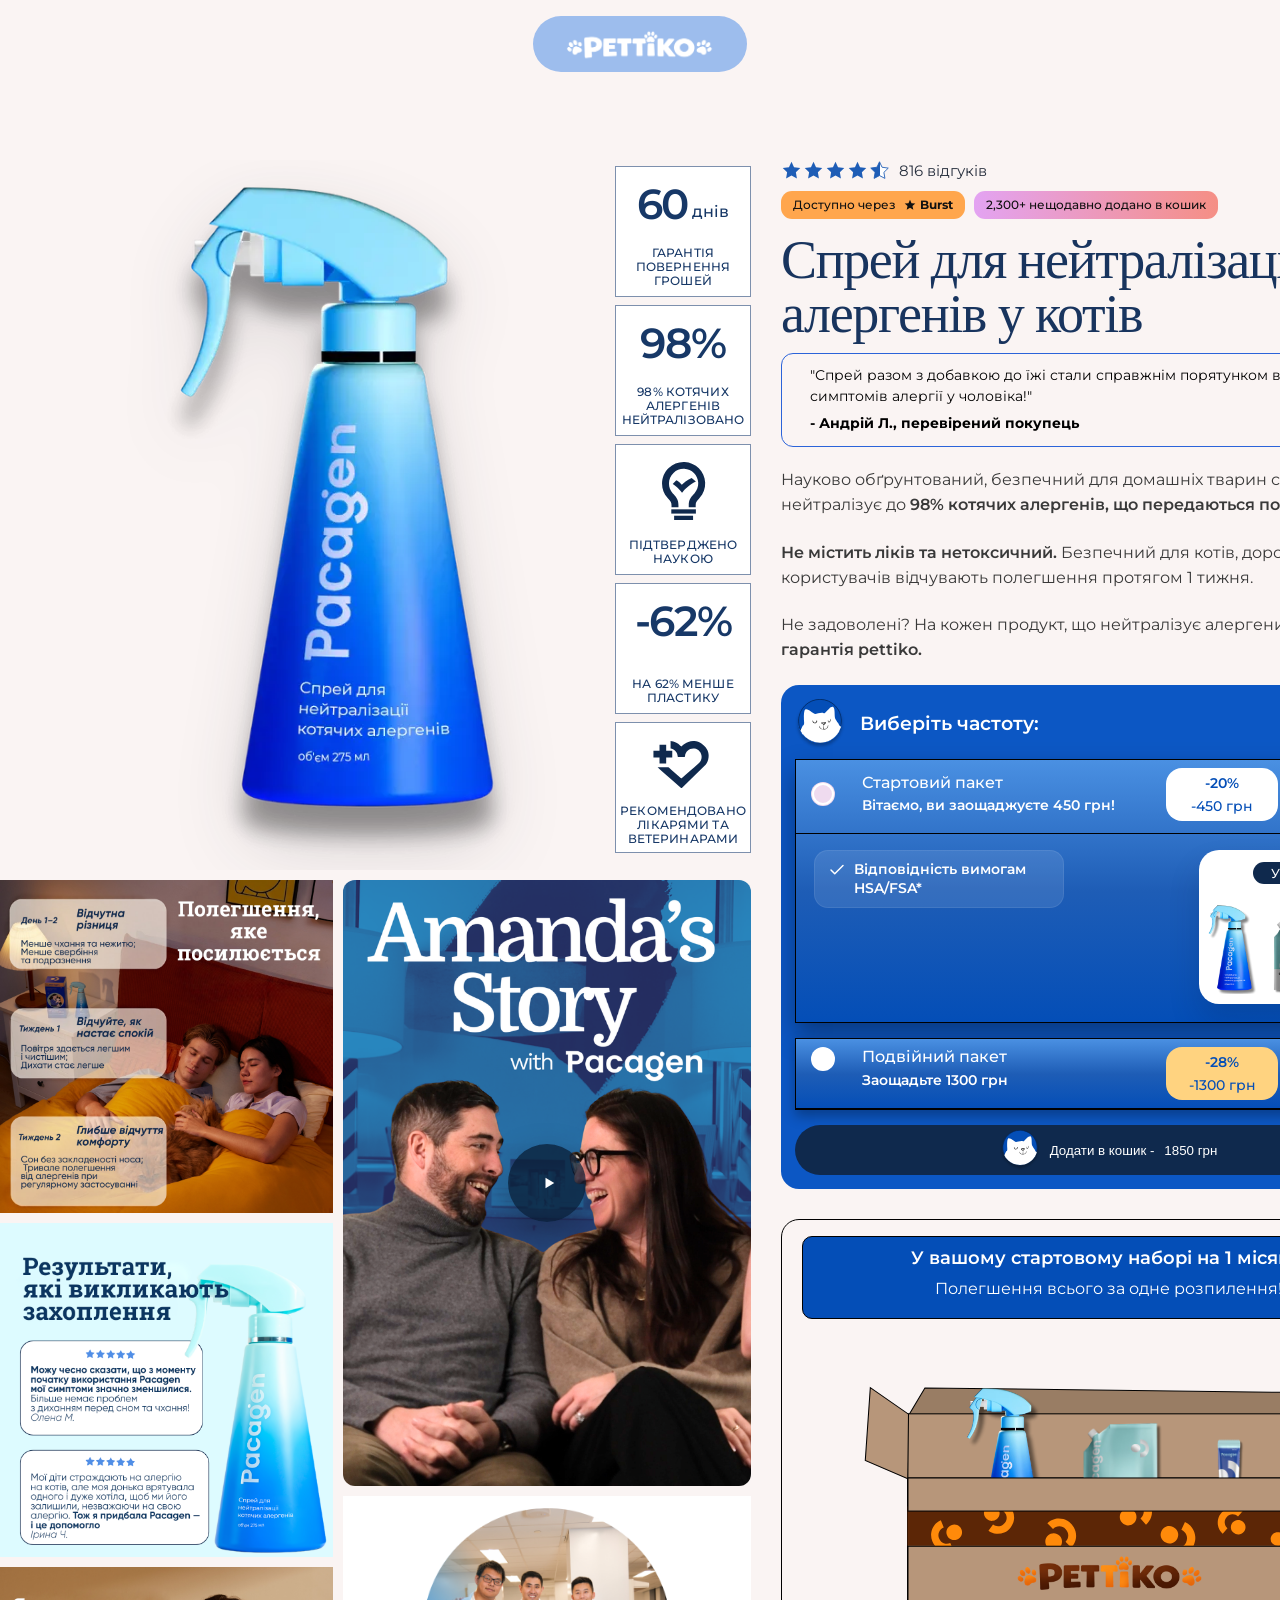
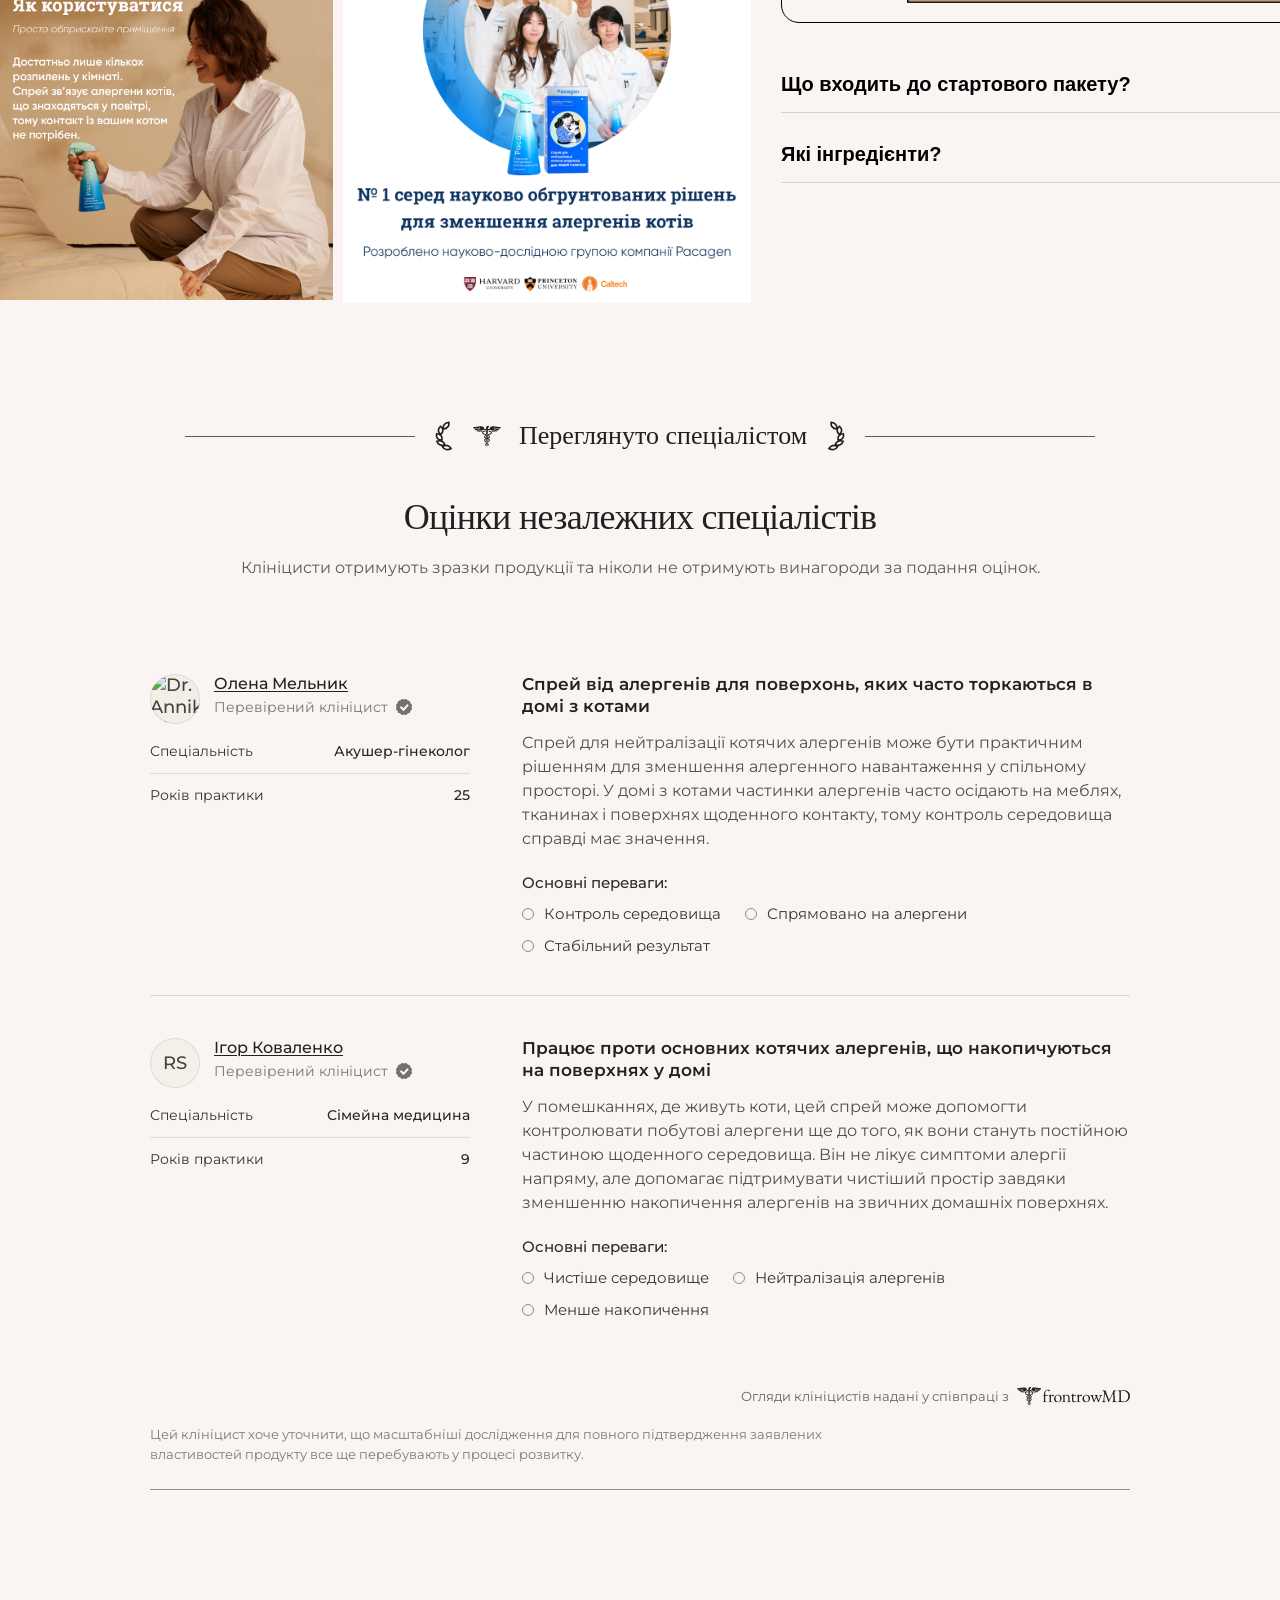
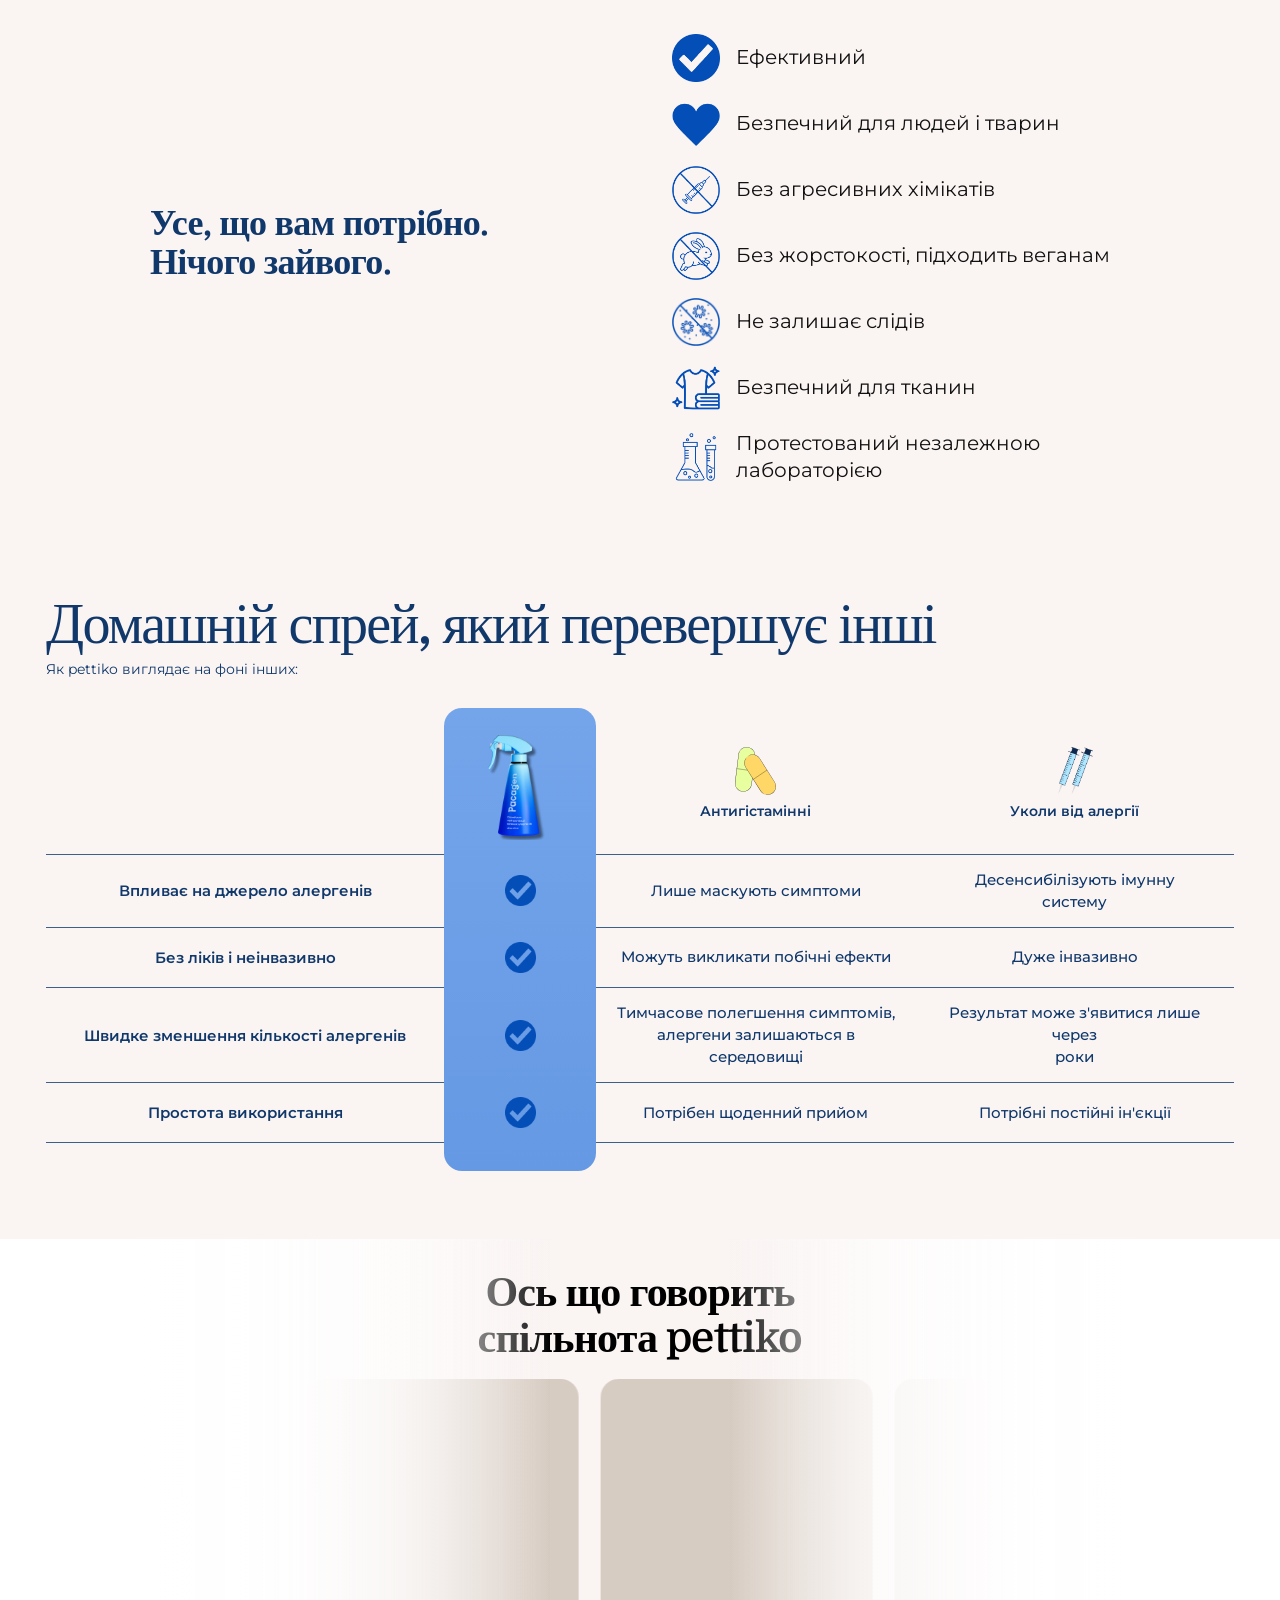
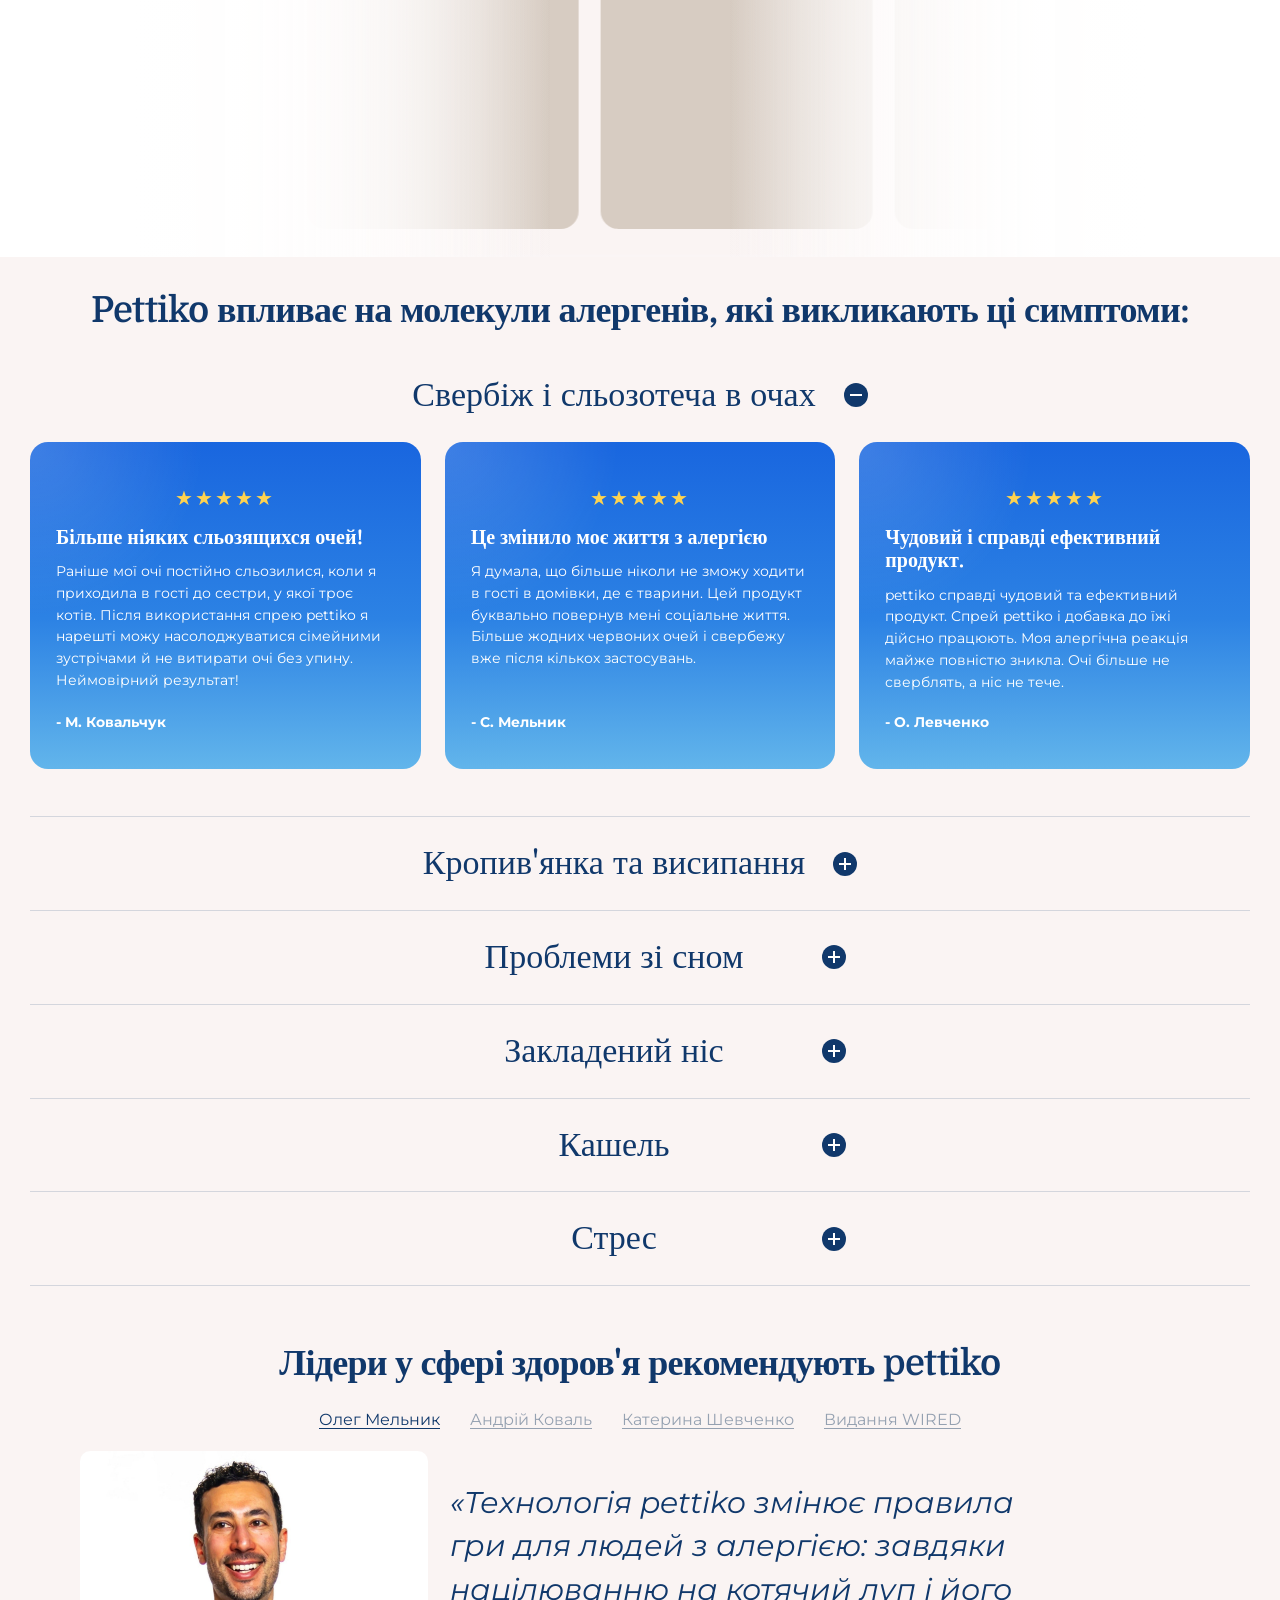
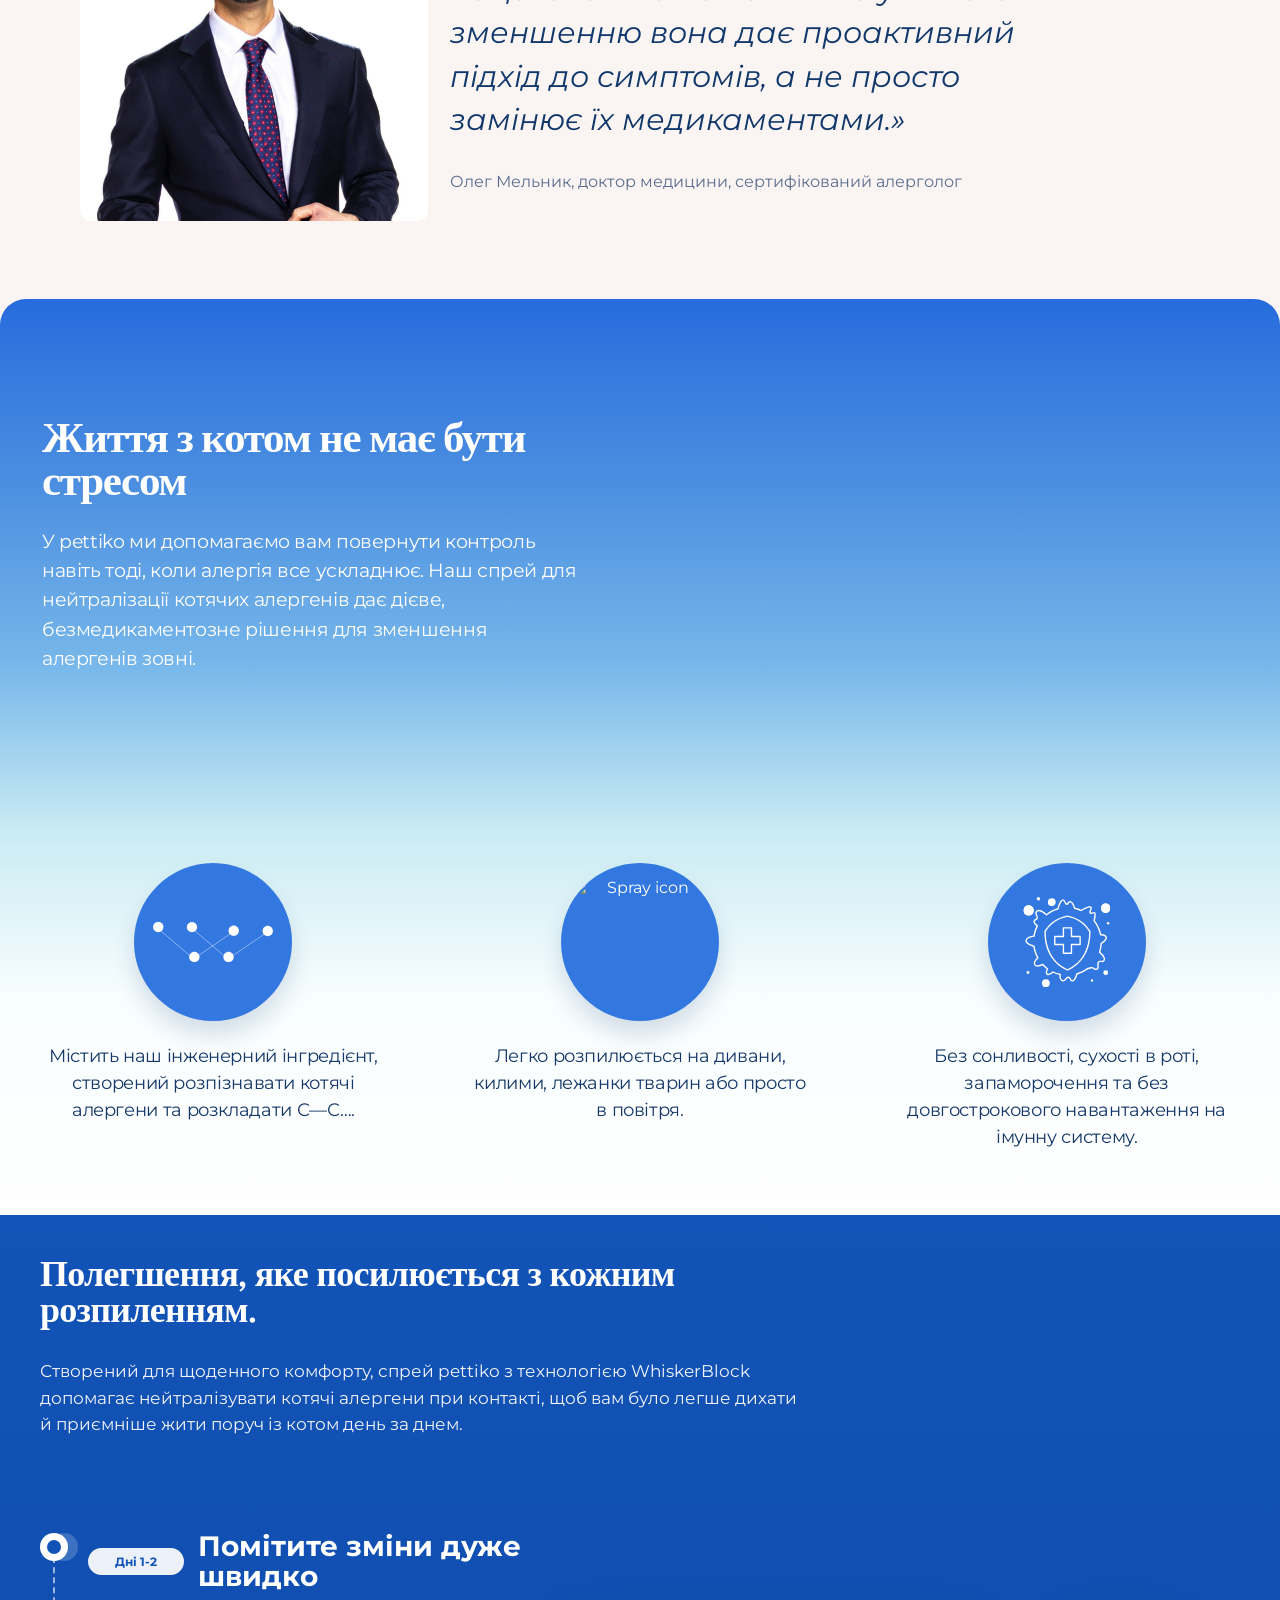
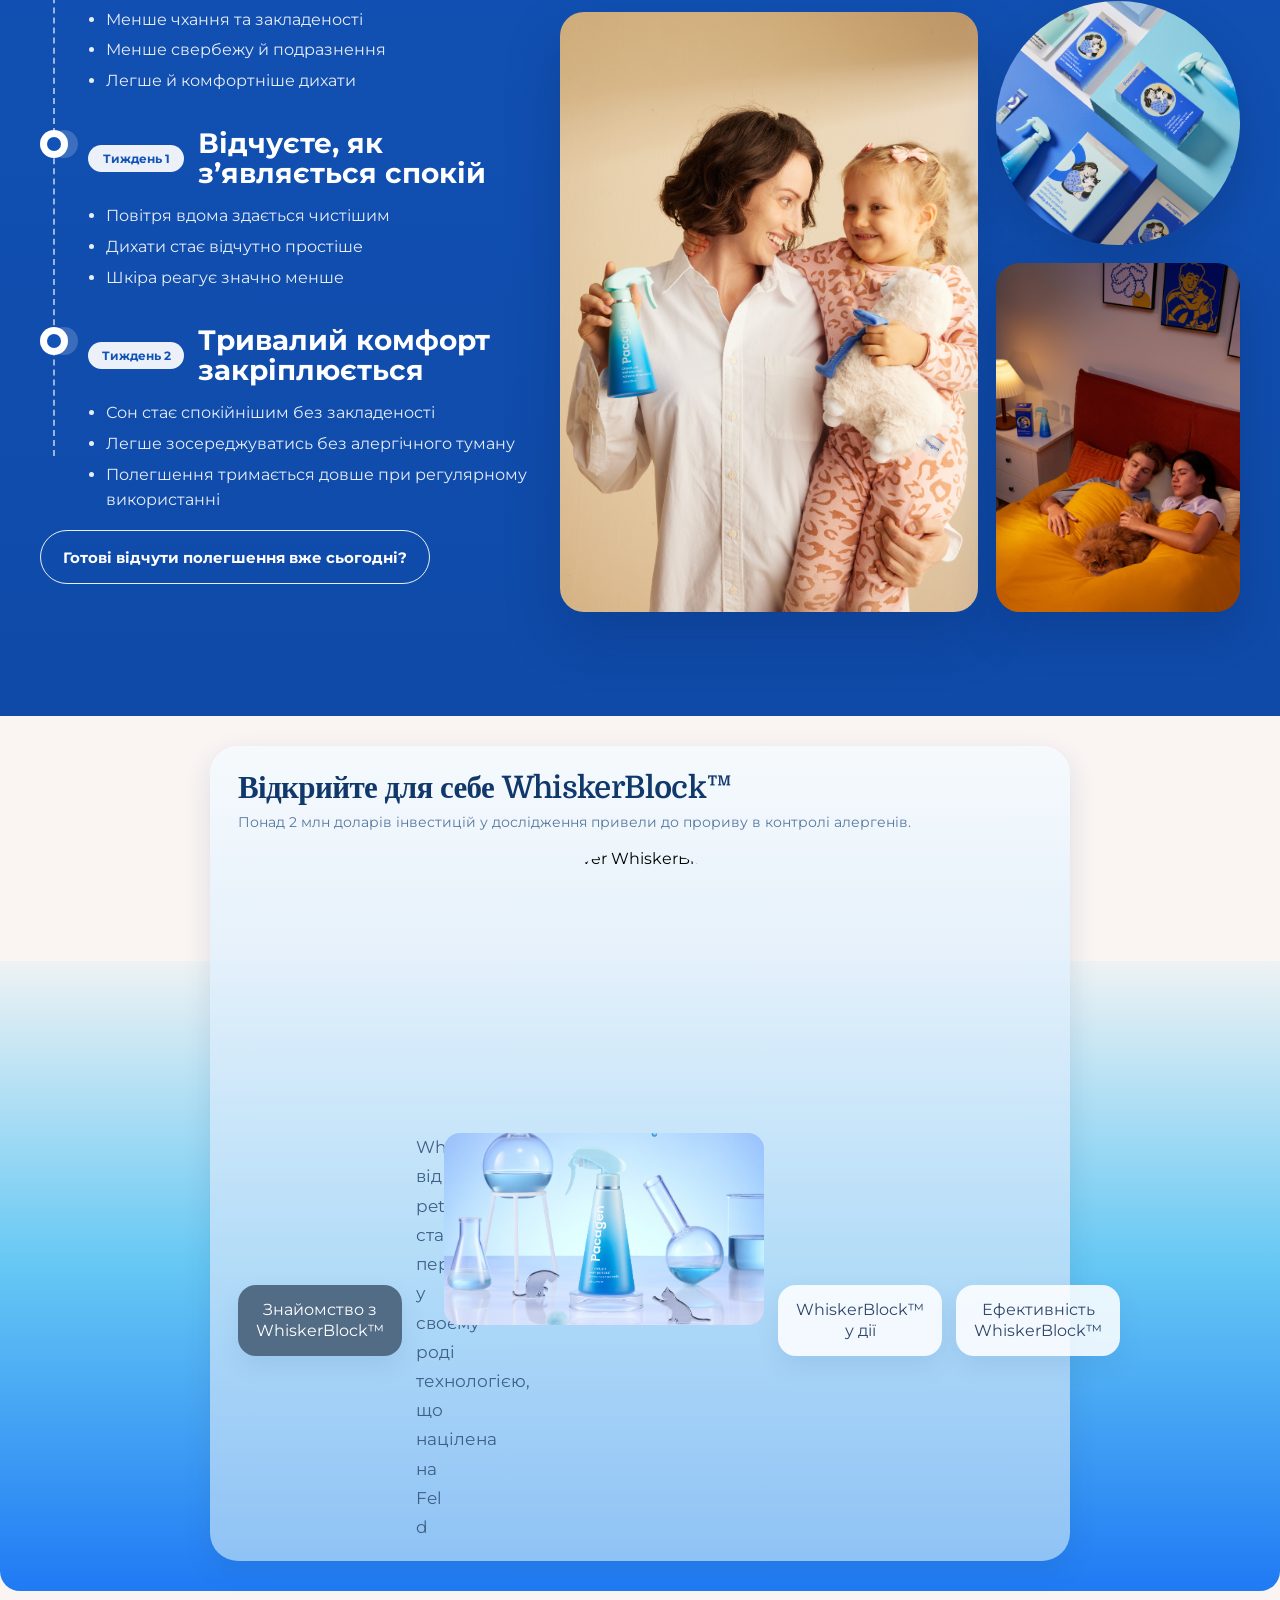
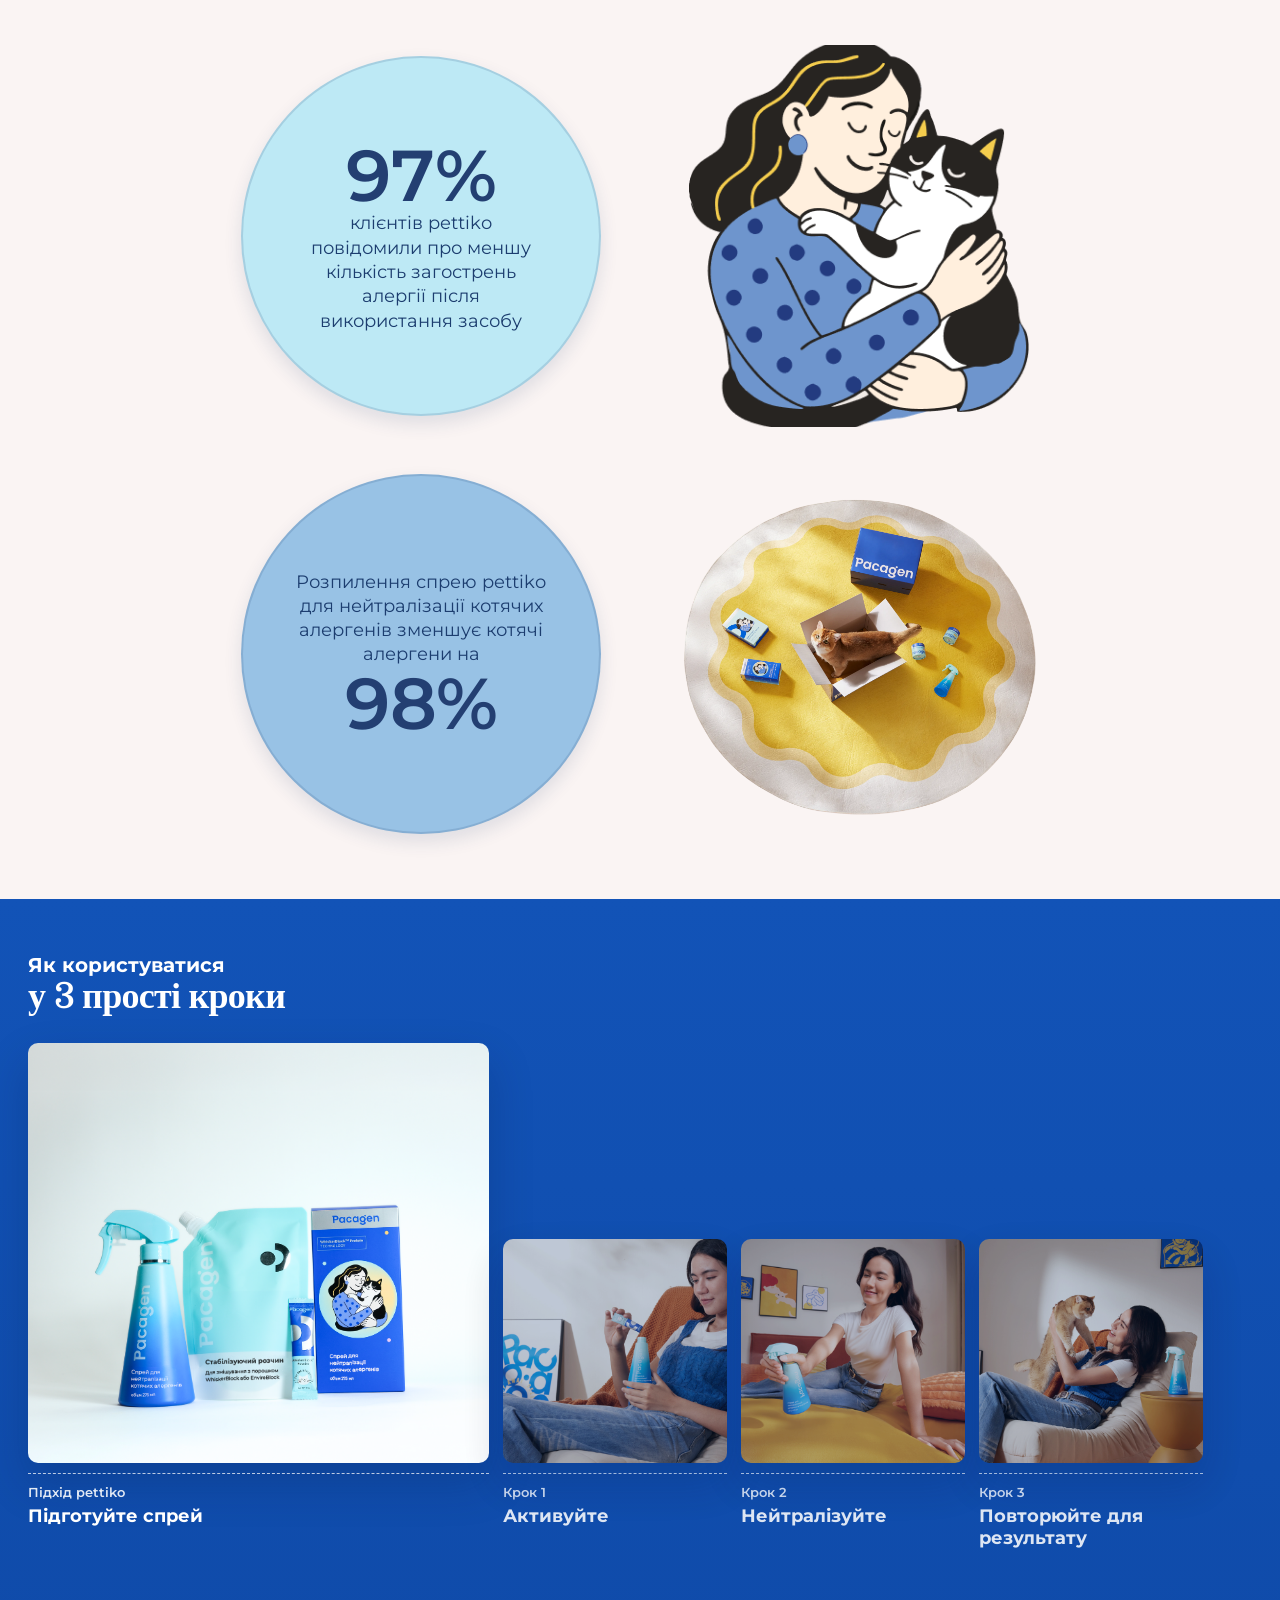
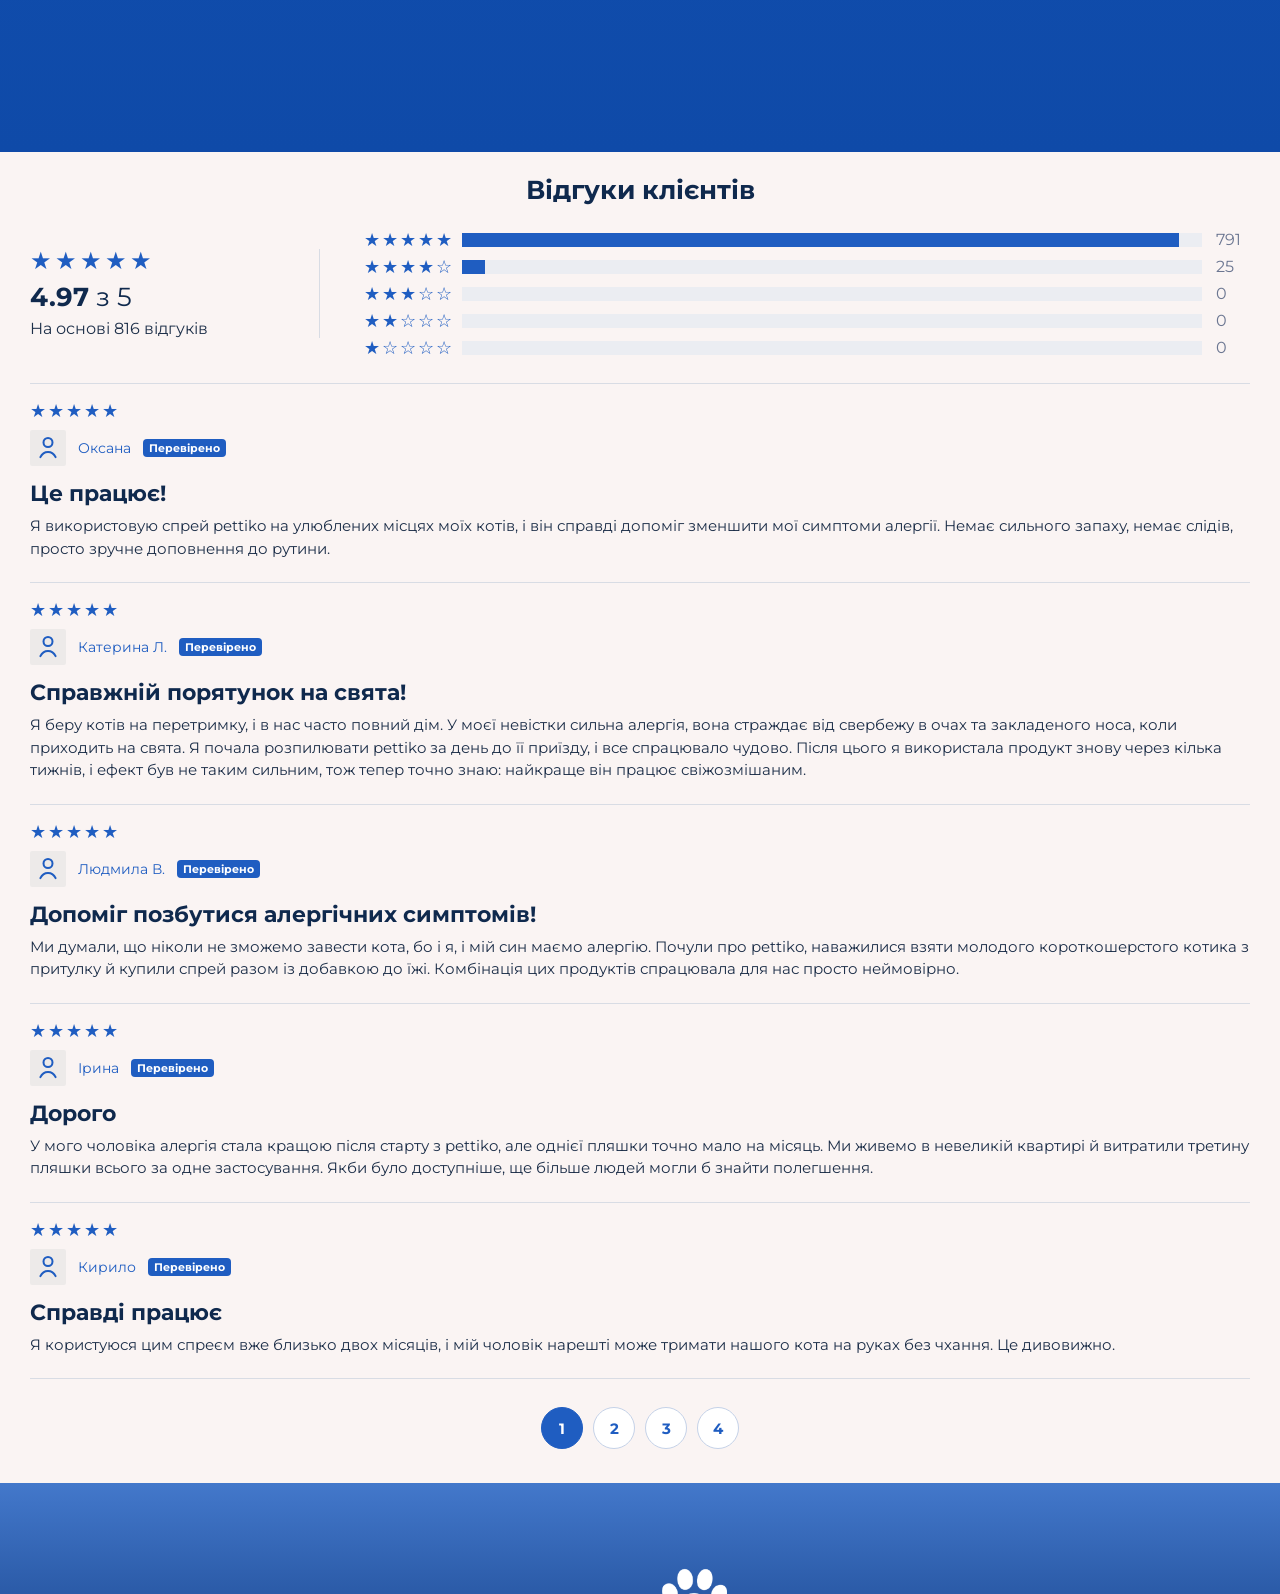
==== commit 96569d60: "change photo and videos to ukr format" ====
--- a/index.html
+++ b/index.html
@@ -1454,67 +1454,49 @@
     </section>
 
     <section class="community-carousel">
-        <div class="container container-center">
-            <div class="community-carousel__head">
-                <h1>Ось що говорить <br /> спільнота pettiko</h1>
-            </div>
-
-            <div class="community-carousel__viewport" data-community-carousel>
-                <div class="community-carousel__shadow community-carousel__shadow--left" aria-hidden="true"></div>
-                <div class="community-carousel__shadow community-carousel__shadow--right" aria-hidden="true"></div>
-
-                <div class="community-carousel__track flex-row">
-                    <article class="community-carousel__slide">
-                        <video class="community-carousel__video" autoplay muted loop playsinline preload="metadata">
-                            <source src="./assets/video/slidevideo1.mp4" type="video/mp4">
-                        </video>
-                    </article>
-
-                    <article class="community-carousel__slide">
-                        <video class="community-carousel__video" autoplay muted loop playsinline preload="metadata">
-                            <source src="./assets/video/slidevideo2.mp4" type="video/mp4">
-                        </video>
-                    </article>
-
-                    <article class="community-carousel__slide">
-                        <video class="community-carousel__video" autoplay muted loop playsinline preload="metadata">
-                            <source src="./assets/video/slidevideo3.mp4" type="video/mp4">
-                        </video>
-                    </article>
-
-                    <article class="community-carousel__slide">
-                        <video class="community-carousel__video" autoplay muted loop playsinline preload="metadata">
-                            <source src="./assets/video/slidevideo4.mp4" type="video/mp4">
-                        </video>
-                    </article>
-
-                    <article class="community-carousel__slide">
-                        <video class="community-carousel__video" autoplay muted loop playsinline preload="metadata">
-                            <source src="./assets/video/slidevideo5.mp4" type="video/mp4">
-                        </video>
-                    </article>
-
-                    <article class="community-carousel__slide">
-                        <video class="community-carousel__video" autoplay muted loop playsinline preload="metadata">
-                            <source src="./assets/video/slidevideo6.mp4" type="video/mp4">
-                        </video>
-                    </article>
-
-                    <article class="community-carousel__slide">
-                        <video class="community-carousel__video" autoplay muted loop playsinline preload="metadata">
-                            <source src="./assets/video/slidevideo7.mp4" type="video/mp4">
-                        </video>
-                    </article>
-
-                    <article class="community-carousel__slide">
-                        <video class="community-carousel__video" autoplay muted loop playsinline preload="metadata">
-                            <source src="./assets/video/slidevideo8.mp4" type="video/mp4">
-                        </video>
-                    </article>
-                </div>
+    <div class="container container-center">
+        <div class="community-carousel__head">
+            <h1>Ось що говорить <br /> спільнота pettiko</h1>
+        </div>
+
+        <div class="community-carousel__viewport" data-community-carousel>
+            <div class="community-carousel__shadow community-carousel__shadow--left" aria-hidden="true"></div>
+            <div class="community-carousel__shadow community-carousel__shadow--right" aria-hidden="true"></div>
+
+            <div class="community-carousel__track flex-row">
+                <article class="community-carousel__slide">
+                    <video class="community-carousel__video" autoplay muted loop playsinline preload="metadata">
+                        <source src="./assets/video/0c7f87eca3b04fb0bf2e6c7bd821fea9.mp4" type="video/mp4">
+                    </video>
+                </article>
+
+                <article class="community-carousel__slide">
+                    <video class="community-carousel__video" autoplay muted loop playsinline preload="metadata">
+                        <source src="./assets/video/1e8dbfce7f634134b1227295102eccaf.mp4" type="video/mp4">
+                    </video>
+                </article>
+
+                <article class="community-carousel__slide">
+                    <video class="community-carousel__video" autoplay muted loop playsinline preload="metadata">
+                        <source src="./assets/video/17e6a726bee54196b19e62fc0af4a205.mp4" type="video/mp4">
+                    </video>
+                </article>
+
+                <article class="community-carousel__slide">
+                    <video class="community-carousel__video" autoplay muted loop playsinline preload="metadata">
+                        <source src="./assets/video/830cef77ec6a485da21c9540f3805697.mp4" type="video/mp4">
+                    </video>
+                </article>
+
+                <article class="community-carousel__slide">
+                    <video class="community-carousel__video" autoplay muted loop playsinline preload="metadata">
+                        <source src="./assets/video/e5913ae8d2ee402c82b03fc564d8c9a1.mp4" type="video/mp4">
+                    </video>
+                </article>
             </div>
         </div>
-    </section>
+    </div>
+</section>
 
     <section class="review-slider">
         <div class="small-container container-center">
@@ -2015,16 +1997,16 @@
 
                     <div class="relief-journey__visual">
                         <div class="relief-journey__visual-main">
-                            <img src="https://cdn.shopify.com/s/files/1/0814/8369/4394/files/timeline-mom-daughter.png?v=1763285067"
+                            <img src="./assets/img/timeline-mom-daughter.png"
                                 alt="Product" loading="lazy">
                         </div>
                         <div class="relief-journey__visual-side">
                             <div class="relief-journey__visual-circle">
-                                <img src="https://cdn.shopify.com/s/files/1/0814/8369/4394/files/timeline-cat-products.png?v=1763285066"
+                                <img src="./assets/img/timeline-cat-products.png"
                                     alt="Product 2" loading="lazy">
                             </div>
                             <div class="relief-journey__visual-card">
-                                <img src="https://cdn.shopify.com/s/files/1/0814/8369/4394/files/Bundle_Timeline_Sleep.png?v=1763153031"
+                                <img src="./assets/img/Bundle_Timeline_Sleep.png"
                                     alt="Product 3" loading="lazy">
                             </div>
                         </div>
@@ -2063,8 +2045,7 @@
                             алерген, переводячи його в безпечну, нереактивну форму.</p>
                         <div class="discover-whisker__image is-active" style="margin-top: 20px;">
                             <img alt="Meet WhiskerBlock™" decoding="async" loading="lazy" sizes="100%"
-                                src="https://cdn.shopify.com/s/files/1/0814/8369/4394/files/wb-cat-landscape.png?v=1763281747&amp;width=100&amp;crop=center"
-                                srcset="https://cdn.shopify.com/s/files/1/0814/8369/4394/files/wb-cat-landscape.png?v=1763281747&amp;width=200&amp;crop=center 200w, https://cdn.shopify.com/s/files/1/0814/8369/4394/files/wb-cat-landscape.png?v=1763281747&amp;width=400&amp;crop=center 400w, https://cdn.shopify.com/s/files/1/0814/8369/4394/files/wb-cat-landscape.png?v=1763281747&amp;width=600&amp;crop=center 600w, https://cdn.shopify.com/s/files/1/0814/8369/4394/files/wb-cat-landscape.png?v=1763281747&amp;width=800&amp;crop=center 800w, https://cdn.shopify.com/s/files/1/0814/8369/4394/files/wb-cat-landscape.png?v=1763281747&amp;width=1000&amp;crop=center 1000w, https://cdn.shopify.com/s/files/1/0814/8369/4394/files/wb-cat-landscape.png?v=1763281747&amp;width=1200&amp;crop=center 1200w, https://cdn.shopify.com/s/files/1/0814/8369/4394/files/wb-cat-landscape.png?v=1763281747&amp;width=1400&amp;crop=center 1400w, https://cdn.shopify.com/s/files/1/0814/8369/4394/files/wb-cat-landscape.png?v=1763281747&amp;width=1600&amp;crop=center 1600w, https://cdn.shopify.com/s/files/1/0814/8369/4394/files/wb-cat-landscape.png?v=1763281747&amp;width=1800&amp;crop=center 1800w, https://cdn.shopify.com/s/files/1/0814/8369/4394/files/wb-cat-landscape.png?v=1763281747&amp;width=2000&amp;crop=center 2000w, https://cdn.shopify.com/s/files/1/0814/8369/4394/files/wb-cat-landscape.png?v=1763281747&amp;width=2200&amp;crop=center 2200w, https://cdn.shopify.com/s/files/1/0814/8369/4394/files/wb-cat-landscape.png?v=1763281747&amp;width=2400&amp;crop=center 2400w, https://cdn.shopify.com/s/files/1/0814/8369/4394/files/wb-cat-landscape.png?v=1763281747&amp;width=2600&amp;crop=center 2600w, https://cdn.shopify.com/s/files/1/0814/8369/4394/files/wb-cat-landscape.png?v=1763281747&amp;width=2800&amp;crop=center 2800w, https://cdn.shopify.com/s/files/1/0814/8369/4394/files/wb-cat-landscape.png?v=1763281747&amp;width=3000&amp;crop=center 3000w"
+                                src="./assets/img/wb-cat-landscape.png"
                                 width="100">
                         </div>
                     </div>
--- a/assets/css/style.css
+++ b/assets/css/style.css
@@ -973,14 +973,17 @@
 }
 
 .cart-modal__dialog {
-  width: min(100%, 960px);
+  width: min(100%, 920px);
   max-height: calc(100vh - 48px);
   overflow-y: auto;
+  overflow-x: hidden;
+  box-sizing: border-box;
   overscroll-behavior: contain;
   -webkit-overflow-scrolling: touch;
-  border-radius: 24px;
-  background: #f7f2ec;
-  box-shadow: 0 24px 60px rgba(0, 0, 0, 0.35);
+  border: 1px solid rgba(16, 56, 107, 0.14);
+  border-radius: 32px;
+  background: radial-gradient(circle at top left, rgba(255,255,255,0.92), rgba(247,242,236,0.98) 55%, rgba(233,244,255,0.98));
+  box-shadow: 0 34px 80px rgba(15, 41, 77, 0.18);
 }
 
 .cart-modal__close {
@@ -1016,7 +1019,7 @@
 }
 
 .cart-modal__body {
-  padding: 8px 30px 30px;
+  padding: 24px 32px 32px;
 }
 
 .cart-modal__head {
@@ -1025,6 +1028,7 @@
 
 .cart-modal__head h2 {
   font-size: 32px;
+  line-height: 1.15;
   color: #10386b;
 }
 
@@ -1050,8 +1054,8 @@
   width: 100%;
   height: 54px;
   padding: 0 18px;
-  border: 1px solid rgba(16, 56, 107, 0.26);
-  border-radius: 14px;
+  border: 1px solid rgba(16, 56, 107, 0.18);
+  border-radius: 16px;
   background: #fff;
   font-family: "Montserrat", sans-serif;
   font-size: 16px;
@@ -1059,7 +1063,7 @@
 }
 
 .cart-modal__selected {
-  margin-top: 28px;
+  margin-top: 34px;
 }
 
 .cart-modal__selected h3 {
@@ -1074,54 +1078,41 @@
   justify-content: center;
 }
 
-.cart-modal__selected-pack .banner__right__choose-product__pack {
-  margin: 0;
+.cart-modal__selected-pack > .banner__right__choose-product__pack {
   width: 100%;
-  max-width: none;
-  pointer-events: none;
-  border: 1px solid black;
-  border-radius: 0;
-  background: linear-gradient(to bottom, #4a90e2, #1e5db6, #044eb7);
-  box-shadow: 0 12px 24px rgba(0, 0, 0, 0.3);
+  max-width: 780px;
+  border-radius: 28px;
   overflow: hidden;
+  background: linear-gradient(180deg, #4a90e2 0%, #1e5db6 62%, #044eb7 100%);
+  box-shadow: 0 24px 48px rgba(15, 41, 77, 0.22);
+  border: 1px solid rgba(255, 255, 255, 0.18);
 }
 
 .cart-modal__selected-pack .banner__right__choose-product__pack__top-line {
   cursor: default;
-  padding: 10px 14px;
-  border-bottom: 1px solid black;
-}
-
-.cart-modal__selected-pack
-  .banner__right__choose-product__pack__top-line__circle {
+  padding: 14px 18px;
+  border-bottom: 1px solid rgba(255, 255, 255, 0.22);
+  background: rgba(255, 255, 255, 0.08);
+}
+
+.cart-modal__selected-pack .banner__right__choose-product__pack__top-line__circle {
   display: none;
 }
 
-.cart-modal__selected-pack
-  .banner__right__choose-product__pack__top-line
-  .wrapp.flex-row {
+.cart-modal__selected-pack .banner__right__choose-product__pack__top-line .wrapp.flex-row {
   align-items: center;
   justify-content: space-between;
   gap: 12px;
   flex-wrap: nowrap;
 }
 
-.cart-modal__selected-pack
-  .banner__right__choose-product__pack__top-line
-  .wrapp.flex-row
-  > div:first-of-type {
+.cart-modal__selected-pack .banner__right__choose-product__pack__top-line .wrapp.flex-row > div:first-of-type {
   flex: 1 1 auto;
   min-width: 0;
 }
 
-.cart-modal__selected-pack
-  .banner__right__choose-product__pack__top-line
-  .wrapp.flex-row
-  > div:nth-of-type(2),
-.cart-modal__selected-pack
-  .banner__right__choose-product__pack__top-line
-  .wrapp.flex-row
-  > div:nth-of-type(3) {
+.cart-modal__selected-pack .banner__right__choose-product__pack__top-line .wrapp.flex-row > div:nth-of-type(2),
+.cart-modal__selected-pack .banner__right__choose-product__pack__top-line .wrapp.flex-row > div:nth-of-type(3) {
   margin-left: 0;
 }
 
@@ -1132,16 +1123,14 @@
   color: #fff;
 }
 
-.cart-modal__selected-pack
-  .banner__right__choose-product__pack__top-line__pack-subtitle {
+.cart-modal__selected-pack .banner__right__choose-product__pack__top-line__pack-subtitle {
   font-size: 13px;
   font-weight: 600;
   line-height: 1.2;
-  color: #fff;
-}
-
-.cart-modal__selected-pack
-  .banner__right__choose-product__pack__top-line__discount {
+  color: #dfefff;
+}
+
+.cart-modal__selected-pack .banner__right__choose-product__pack__top-line__discount {
   flex: 0 0 114px;
   max-width: 114px;
   min-width: 114px;
@@ -1153,15 +1142,12 @@
   font-weight: 800;
 }
 
-.cart-modal__selected-pack
-  .banner__right__choose-product__pack__top-line__discount
-  p {
+.cart-modal__selected-pack .banner__right__choose-product__pack__top-line__discount p {
   font-size: 12px;
   font-weight: 700;
 }
 
-.cart-modal__selected-pack
-  .banner__right__choose-product__pack__top-line__price {
+.cart-modal__selected-pack .banner__right__choose-product__pack__top-line__price {
   flex: 0 0 110px;
   max-width: 110px;
   min-width: 110px;
@@ -1172,38 +1158,36 @@
   color: #fff;
 }
 
-.cart-modal__selected-pack
-  .banner__right__choose-product__pack__top-line__price
-  p {
+.cart-modal__selected-pack .banner__right__choose-product__pack__top-line__price p {
   display: none;
 }
 
 .cart-modal__selected-pack .banner__right__choose-product__pack.is-active {
-  border: 1px solid black;
-  box-shadow: 0 12px 24px rgba(0, 0, 0, 0.3);
+  border: 1px solid rgba(255, 255, 255, 0.22);
+  box-shadow: 0 18px 42px rgba(15, 41, 77, 0.22);
 }
 
 .cart-modal__selected-pack .banner__right__choose-product__pack__content {
   display: flex;
-  gap: 14px;
-  padding: 14px 16px 16px;
+  gap: 18px;
+  padding: 18px 20px 22px;
   max-height: none;
   opacity: 1;
   align-items: flex-start;
   justify-content: space-between;
+  background: rgba(255, 255, 255, 0.06);
 }
 
 .cart-modal__selected-pack .features {
   flex: 0 1 250px;
-  padding-top: 2px;
 }
 
 .cart-modal__selected-pack .features .flex-row-start {
   gap: 8px;
-  padding: 12px 14px;
-  border-radius: 16px;
-  background: rgba(255, 255, 255, 0.12);
-  box-shadow: inset 0 0 0 1px rgba(255, 255, 255, 0.08);
+  padding: 14px 16px;
+  border-radius: 18px;
+  background: rgba(255, 255, 255, 0.16);
+  box-shadow: inset 0 0 0 1px rgba(255, 255, 255, 0.14);
   font-size: 14px;
   font-weight: 600;
   line-height: 1.3;
@@ -1216,36 +1200,36 @@
 }
 
 .cart-modal__selected-pack .shipment {
-  flex: 0 0 236px;
-  padding: 12px 10px 12px;
-  border-radius: 20px;
-  background: rgba(255, 255, 255, 0.96);
-  box-shadow: 0 14px 24px rgba(8, 34, 78, 0.14);
+  flex: 0 0 240px;
+  padding: 18px 18px 20px;
+  min-height: 160px;
+  border-radius: 24px;
+  background: #ffffff;
+  box-shadow: 0 18px 32px rgba(8, 34, 78, 0.16);
 }
 
 .cart-modal__selected-pack .shipment h5 {
-  padding: 5px 18px;
-  margin-bottom: 12px;
-  font-size: 13px;
-  line-height: 1;
-  color: #fff;
+  padding: 10px 16px;
+text-align: center;
+  font-size: 25px;
+  font-weight: 700;
+  line-height: 1.1;
+  color: #16345d;
+  background: transparent;
 }
 
 .cart-modal__selected-pack .shipment .flex-row {
   justify-content: center;
-  gap: 10px;
-  min-height: 112px;
+  gap: 14px;
+  min-height: 132px;
   align-items: flex-end;
 }
 
 .cart-modal__selected-pack .shipment img {
   width: auto;
-  max-width: 52px;
-  height: 92px;
+  max-width: 100px;
+  height: 130px;
   object-fit: contain;
-}
-
-.cart-modal__selected-pack .x2-image-wrapp {
 }
 
 .cart-modal__selected-pack .x2 {
@@ -1269,7 +1253,7 @@
     .banner__right__choose-product__pack__top-line
     .wrapp.flex-row {
     gap: 12px;
-    align-items: flex-start;
+    align-items: flex-end;
     flex-wrap: wrap;
   }
 
@@ -1282,7 +1266,13 @@
     max-width: none;
     padding-left: 0;
     text-align: left;
-    margin-left: auto;
+    margin-left: 0;
+    align-self: flex-end;
+  }
+
+  .cart-modal__selected-pack
+    .banner__right__choose-product__pack__top-line__discount {
+    align-self: flex-end;
   }
 
   .cart-modal__selected-pack .banner__right__choose-product__pack__content {
@@ -1292,11 +1282,13 @@
 
   .cart-modal__selected-pack .features {
     width: 100%;
+    max-height: 75px;
+    overflow-y: auto;
+    padding-right: 4px;
   }
 
   .cart-modal__selected-pack .shipment {
     width: 100%;
-    max-width: 236px;
     margin-left: auto;
     margin-right: auto;
   }
@@ -1429,9 +1421,14 @@
   .cart-modal__summary-row,
   .cart-modal__summary-total {
     flex-direction: column;
+    align-items: flex-start;
   }
 
   .cart-modal__summary-price-wrap {
+    align-items: flex-start;
+  }
+
+  .cart-modal__summary-discount {
     align-items: flex-start;
   }
 
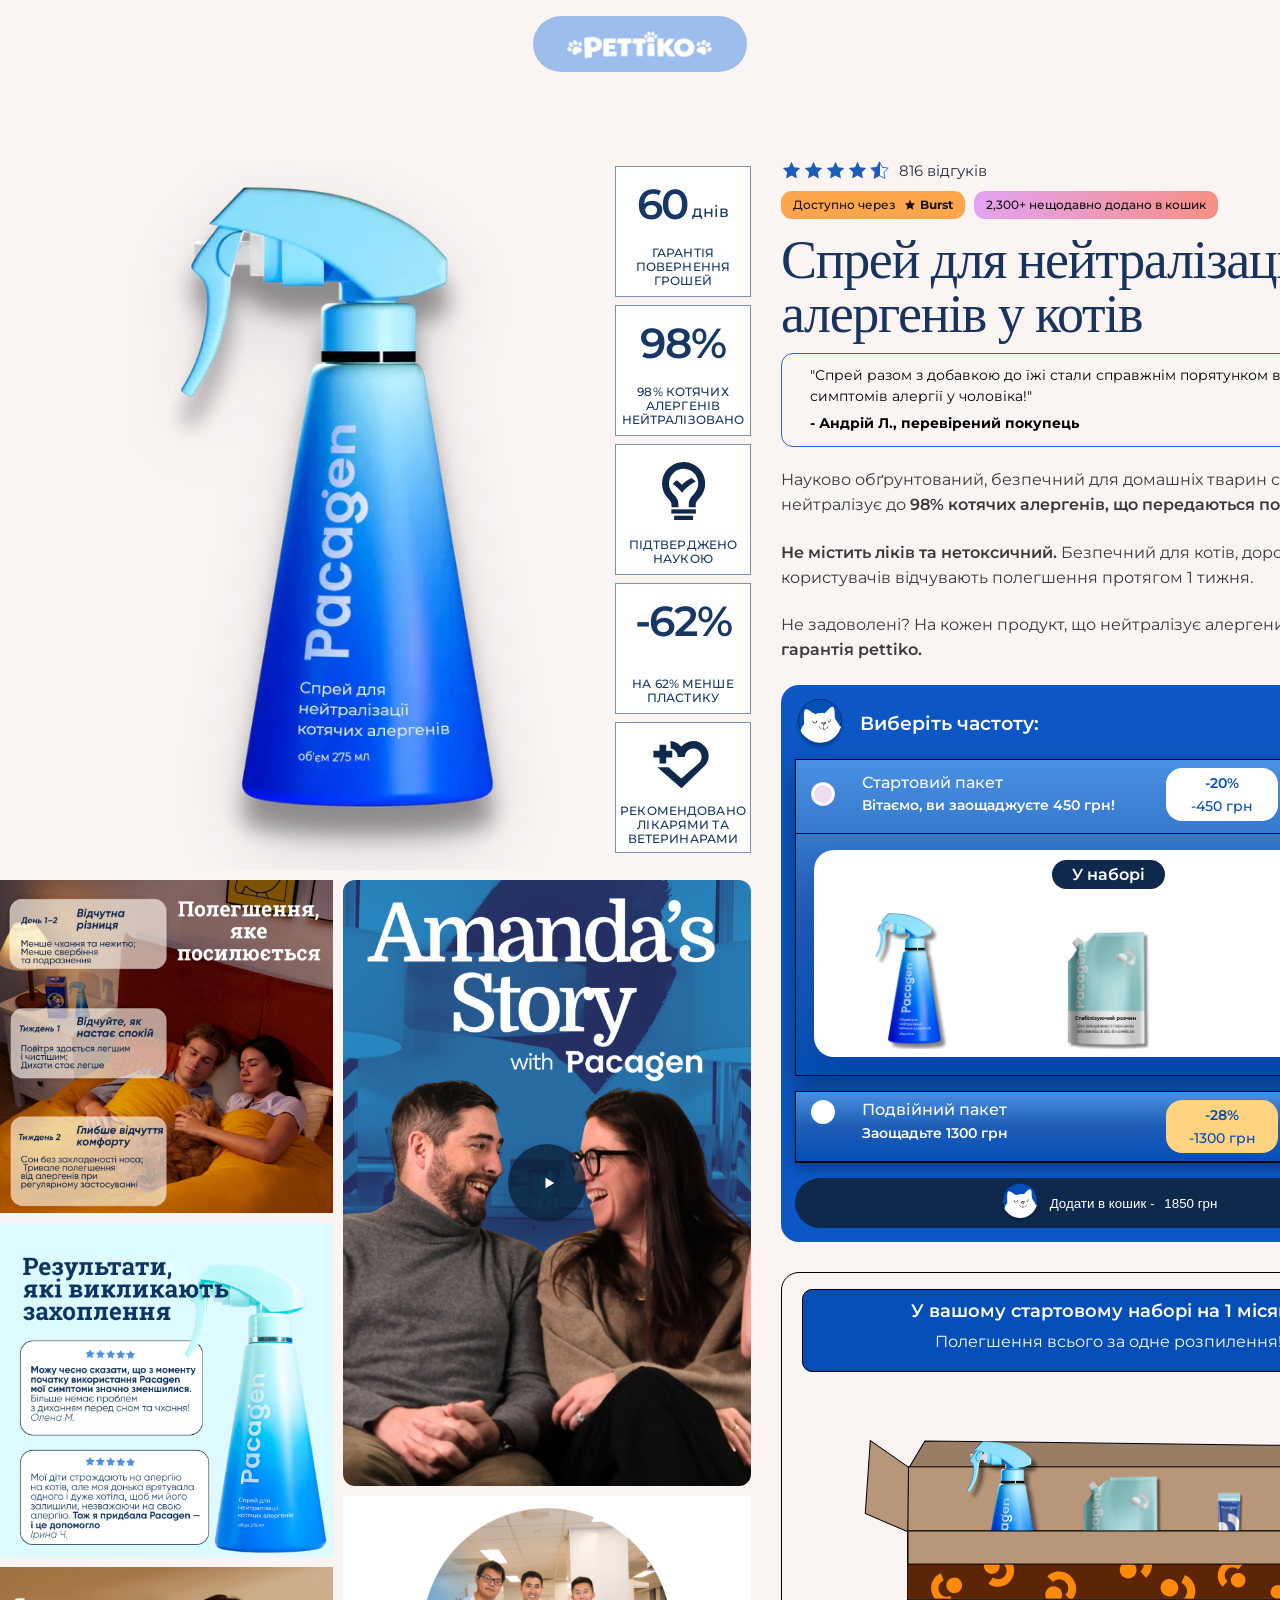
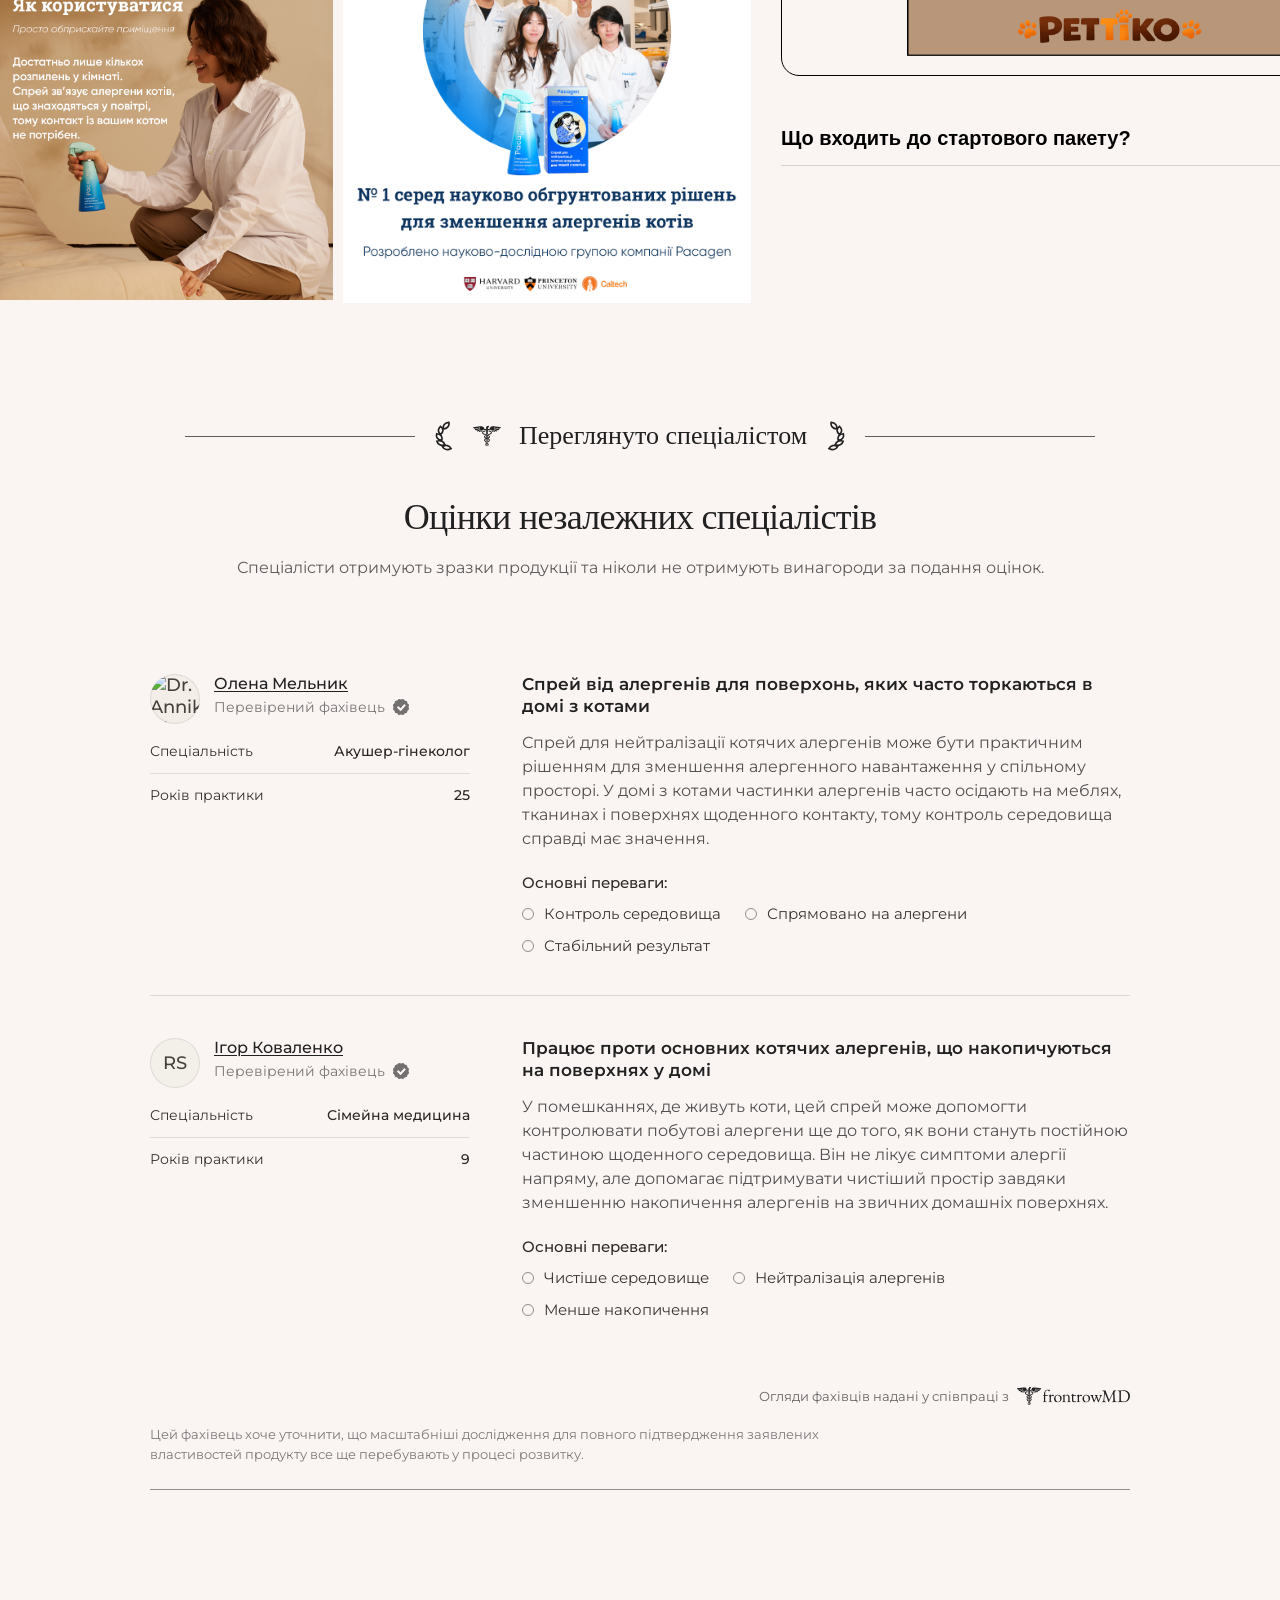
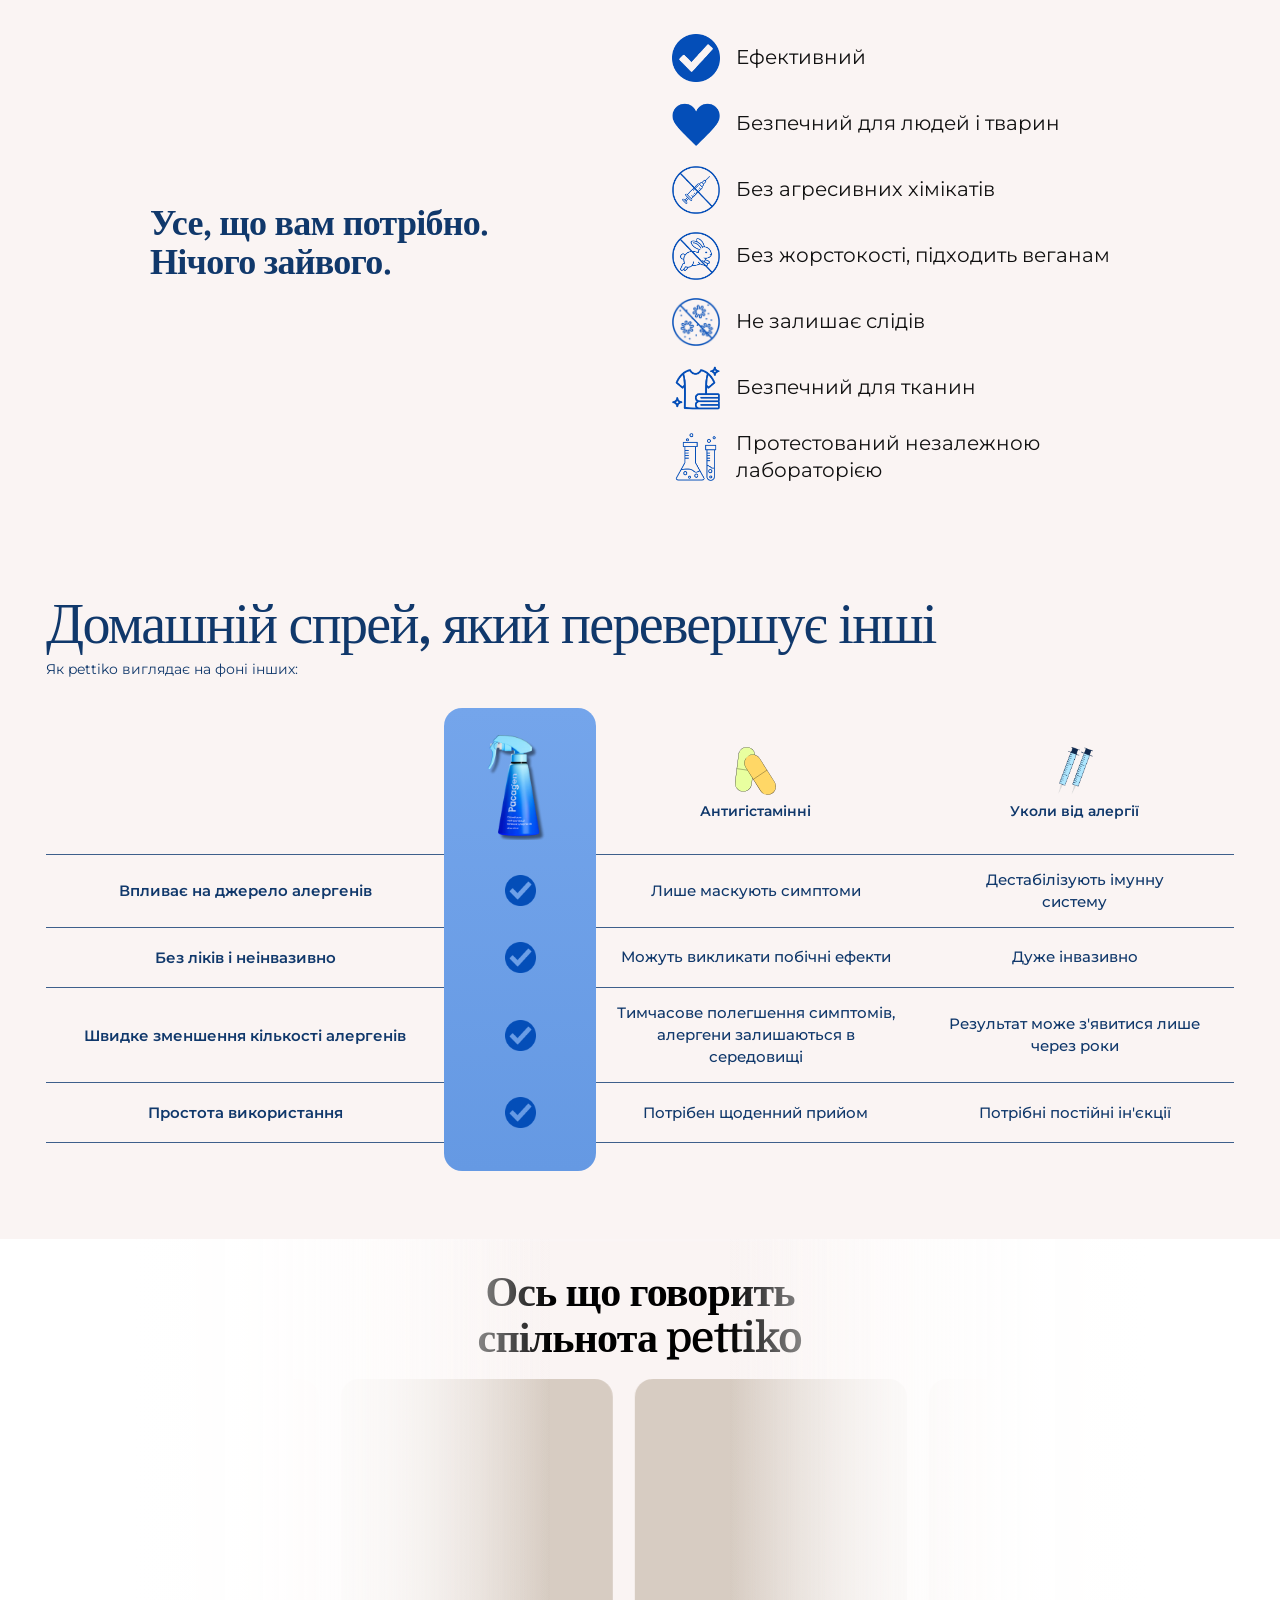
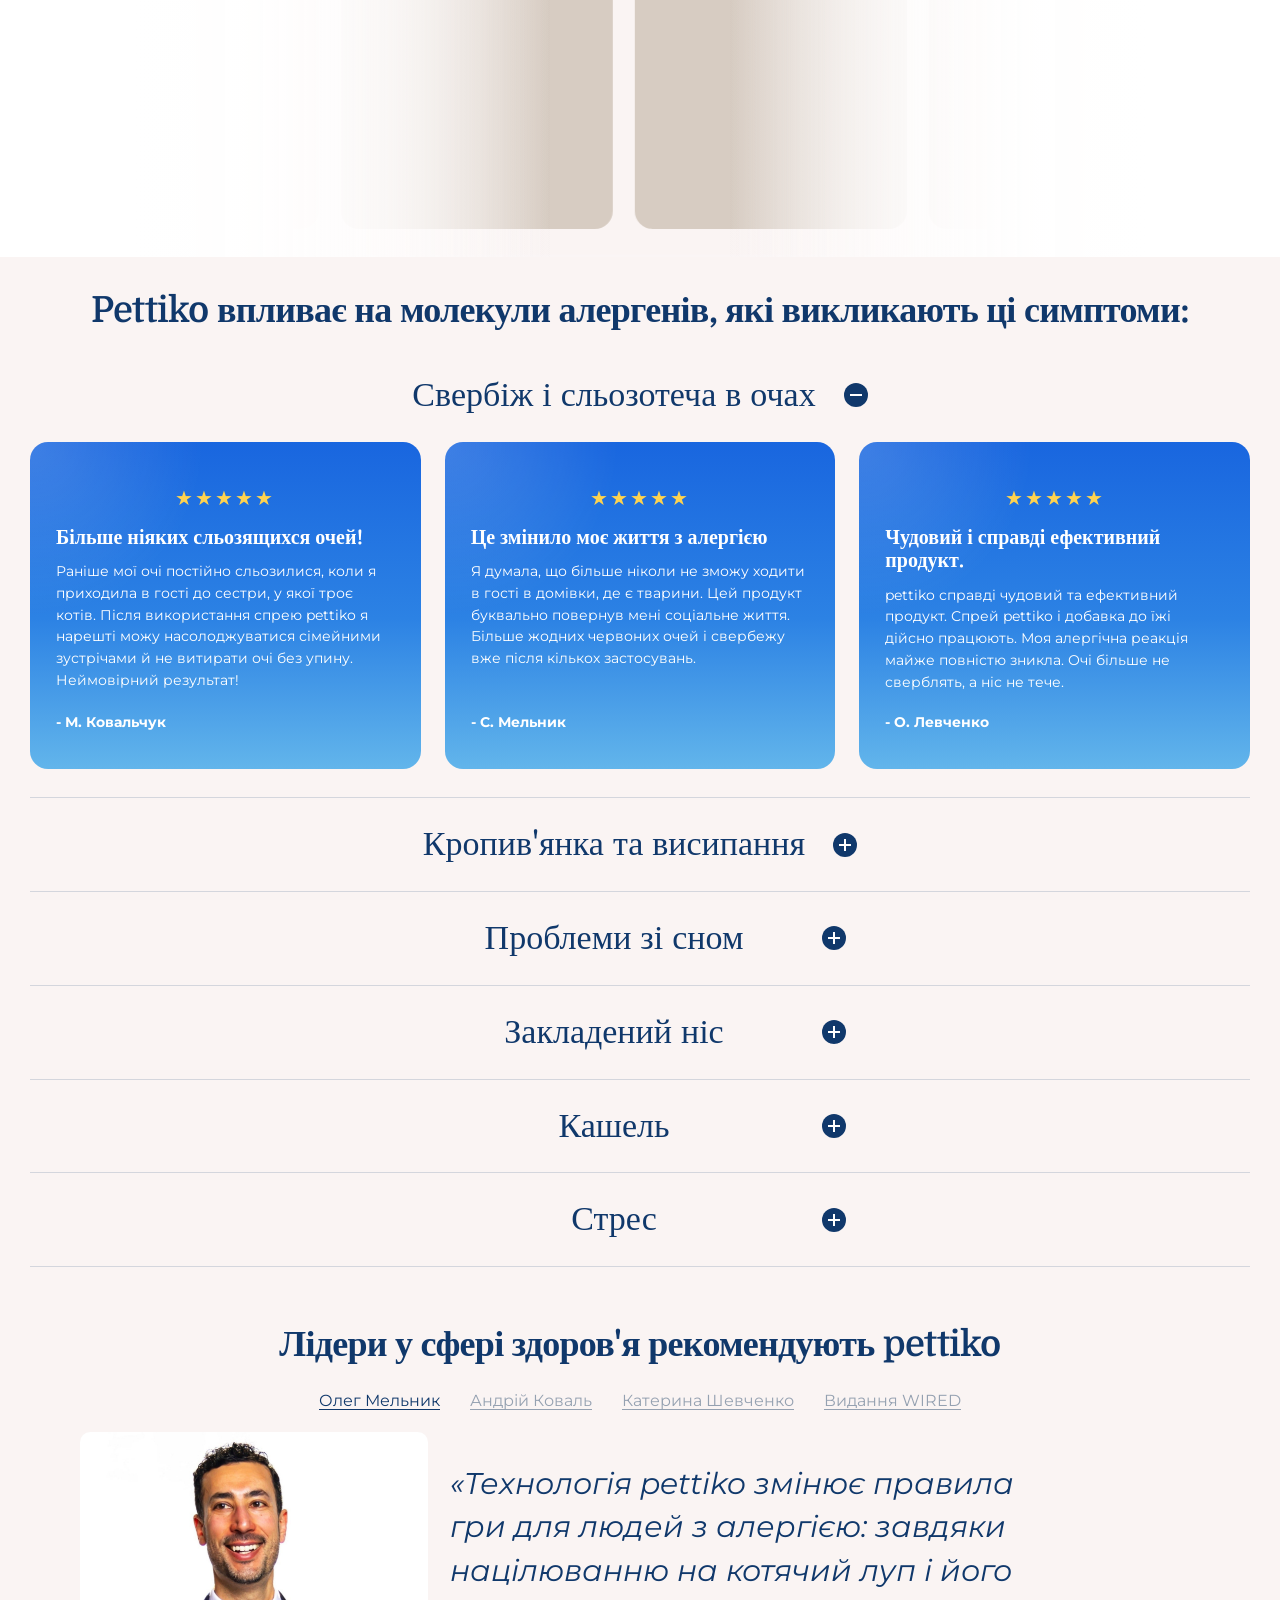
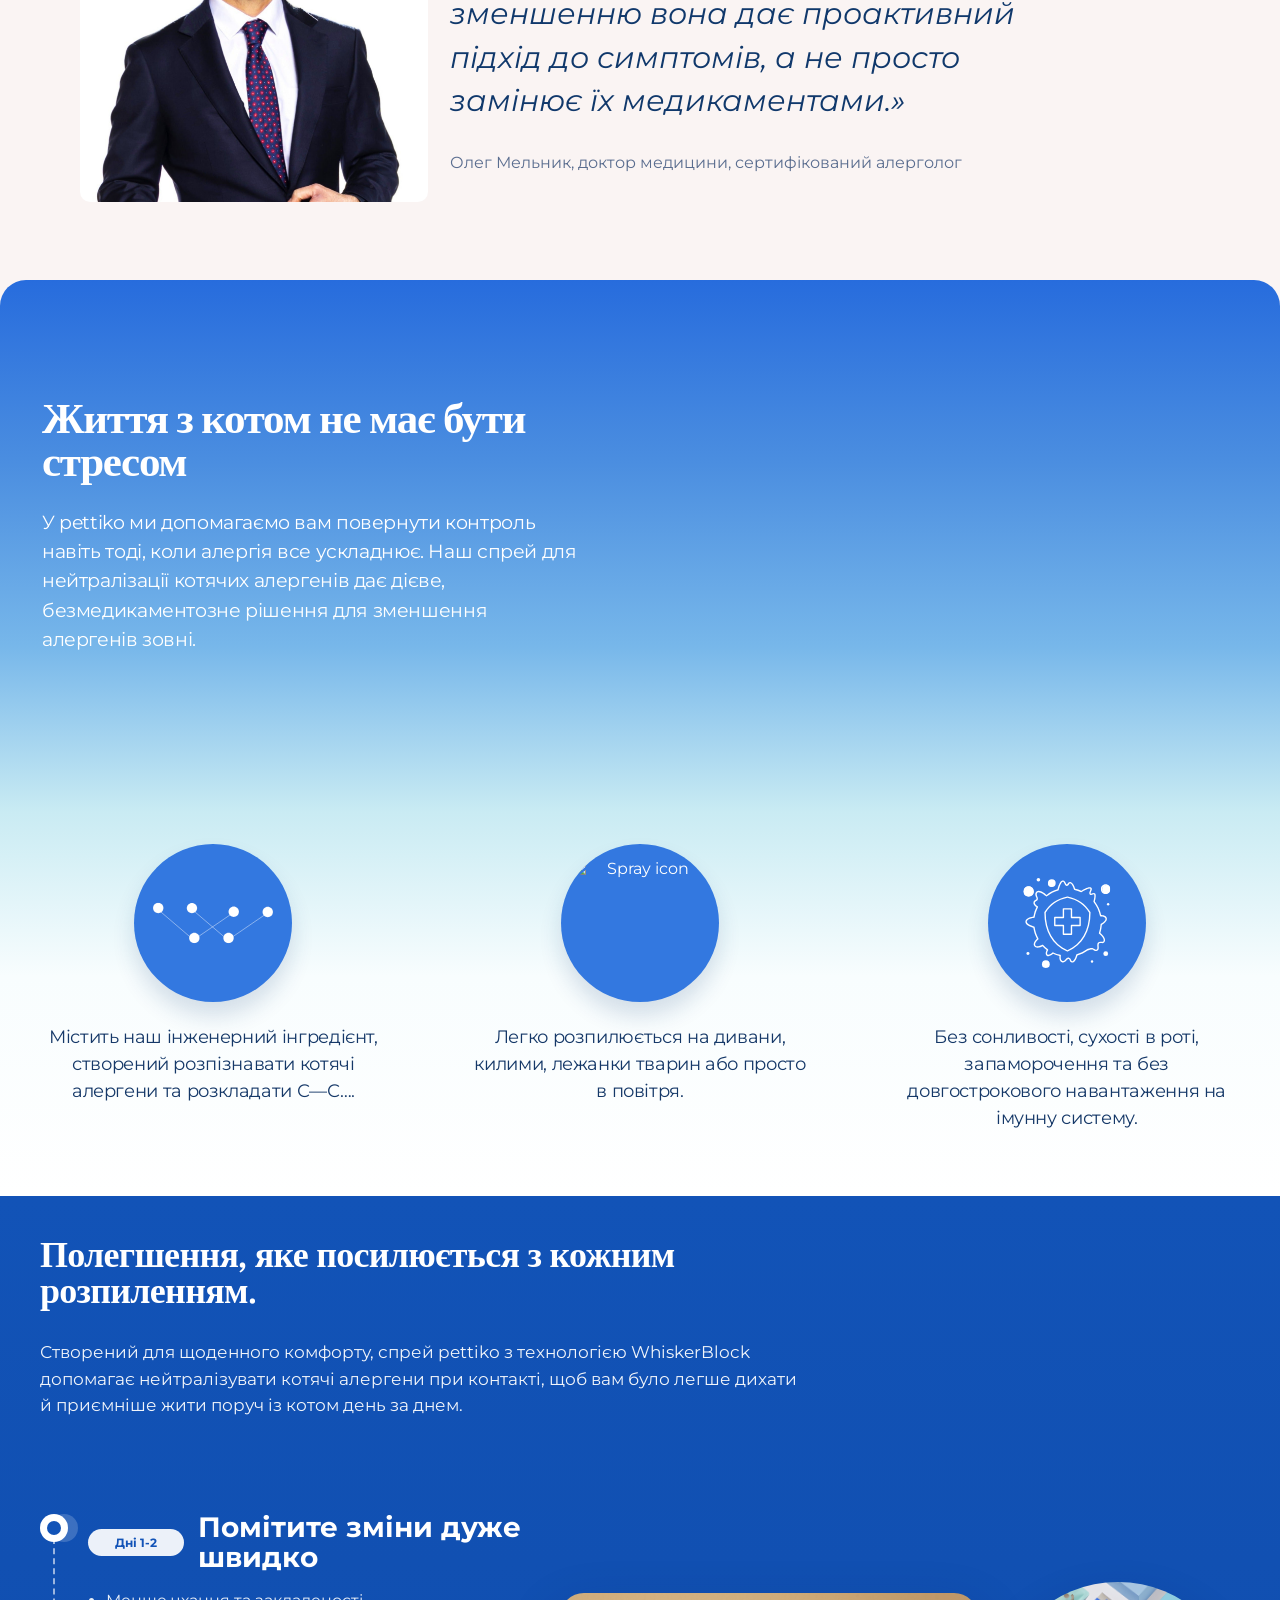
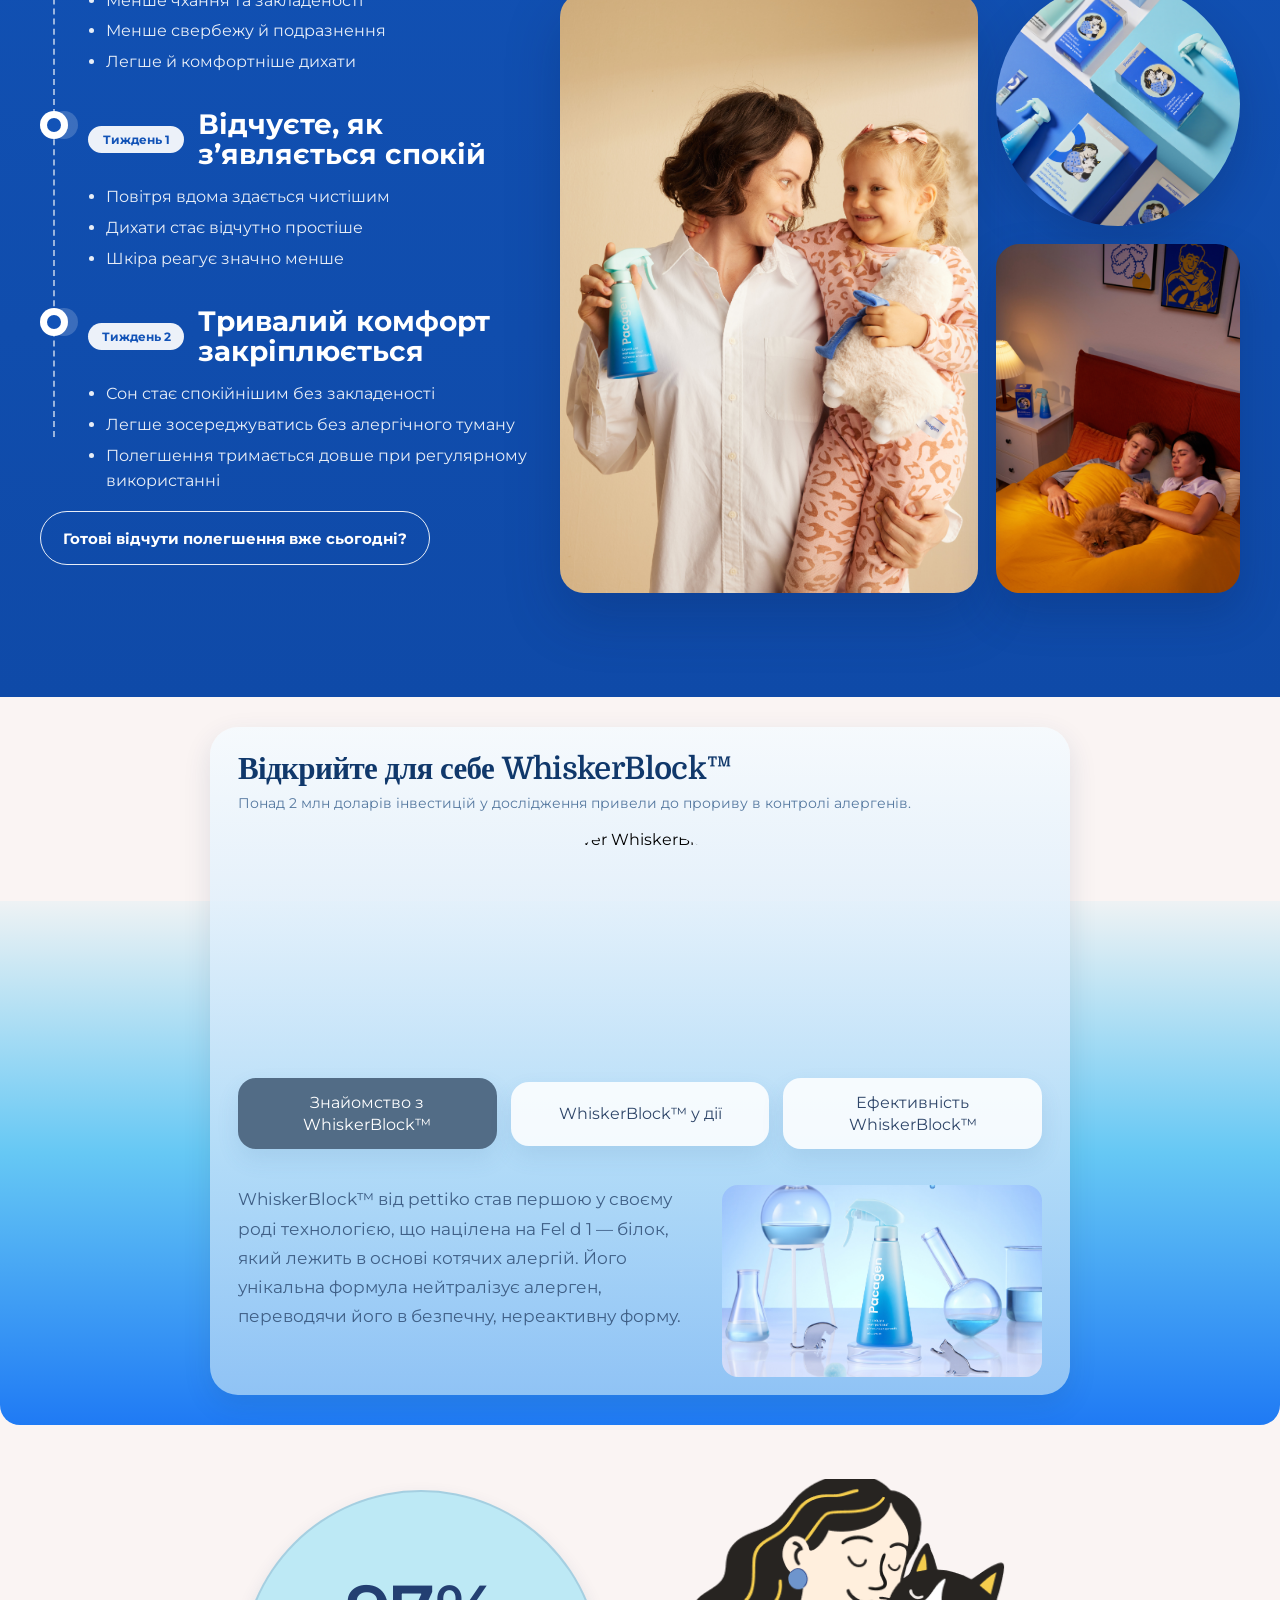
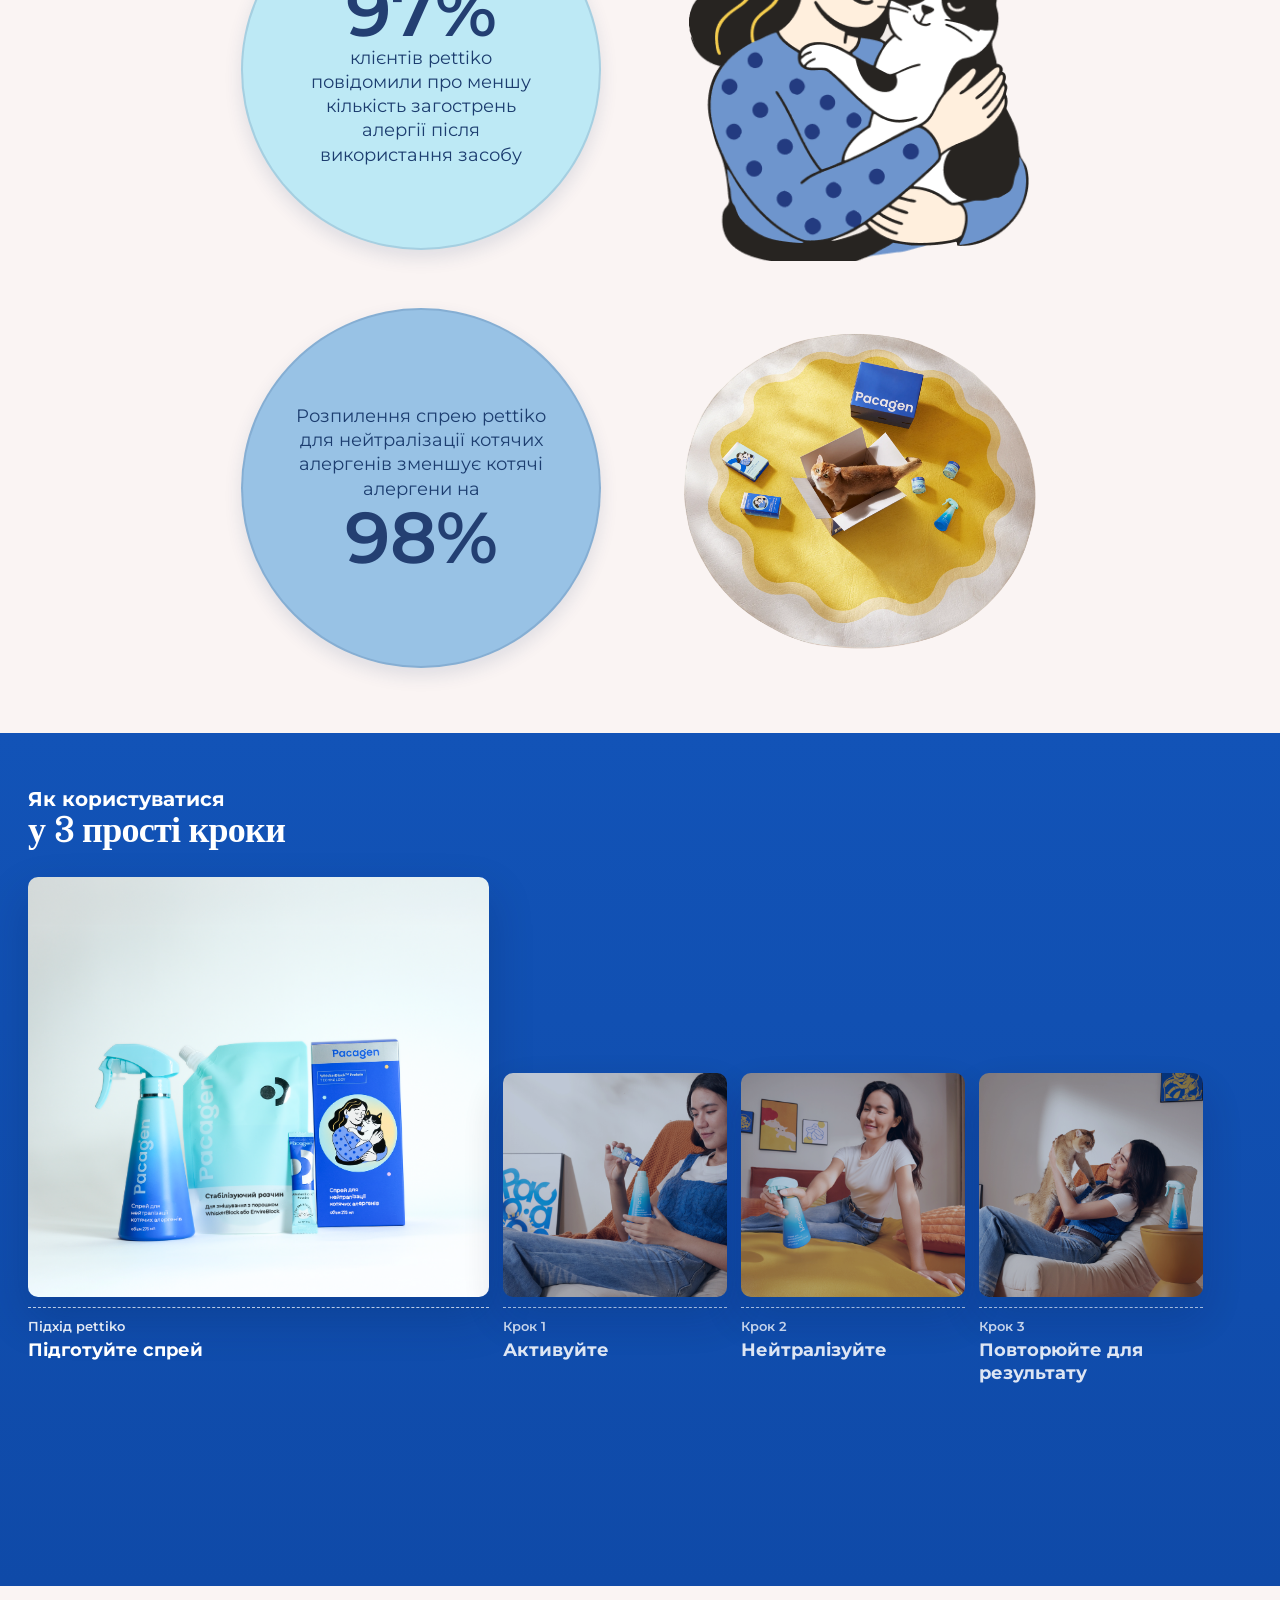
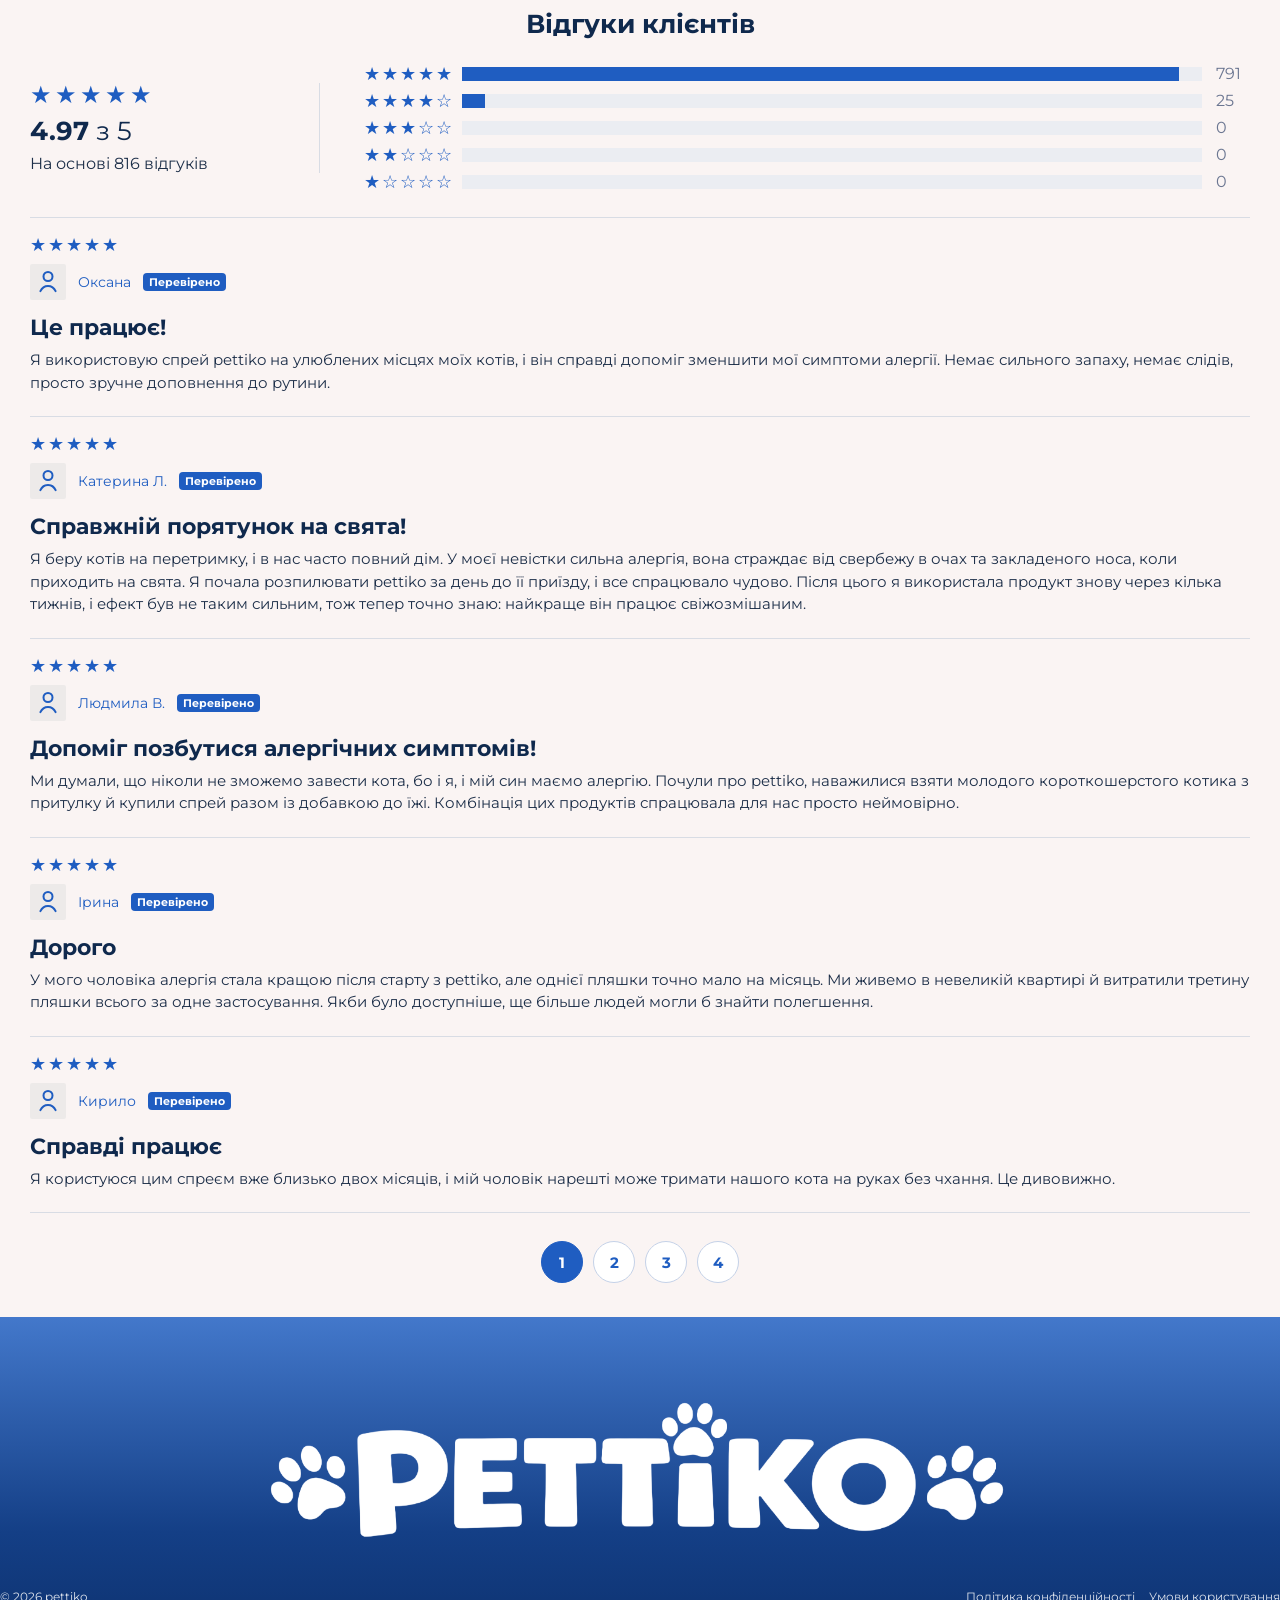
==== commit b2e4fcaf: "add edits" ====
--- a/index.html
+++ b/index.html
@@ -942,7 +942,7 @@
             </div>
             <h1>Оцінки незалежних спеціалістів</h1>
             <div class="clinican-reviewed__subtitle">
-                Клініцисти отримують зразки продукції та ніколи не отримують винагороди за подання оцінок.
+                Спеціалісти отримують зразки продукції та ніколи не отримують винагороди за подання оцінок.
             </div>
             <div class="clinican-reviewed__list">
                 <article class="clinican-reviewed__card">
@@ -954,7 +954,7 @@
                             <div class="clinican-reviewed__doctor-text flex-col">
                                 <h3>Олена Мельник</h3>
                                 <div class="clinican-reviewed__verified flex-row">
-                                    Перевірений клініцист
+                                    Перевірений фахівець
                                     <svg xmlns="http://www.w3.org/2000/svg" width="16" height="16" viewBox="0 0 16 16"
                                         fill="none">
                                         <g style="mix-blend-mode:multiply">
@@ -1008,7 +1008,7 @@
                             <div class="clinican-reviewed__doctor-text flex-col">
                                 <h3>Ігор Коваленко</h3>
                                 <div class="clinican-reviewed__verified flex-row">
-                                    Перевірений клініцист
+                                    Перевірений фахівець
                                     <svg xmlns="http://www.w3.org/2000/svg" width="16" height="16" viewBox="0 0 16 16"
                                         fill="none">
                                         <g style="mix-blend-mode:multiply">
@@ -1057,7 +1057,7 @@
             <div class="clinican-reviewed__footer">
                 <div class="clinican-reviewed__footer-top flex-row">
                     <div class="clinican-reviewed__footer-powered flex-row">
-                        Огляди клініцистів надані у співпраці з
+                        Огляди фахівців надані у співпраці з
                         <svg width="113" height="18" viewBox="0 0 1048 166" fill="none"
                             xmlns="http://www.w3.org/2000/svg">
                             <g clip-path="url(#clip0_504_153)">
@@ -1150,7 +1150,7 @@
                 </div>
 
                 <p class="clinican-reviewed__footer-note">
-                    Цей клініцист хоче уточнити, що масштабніші дослідження для повного підтвердження заявлених
+                    Цей фахівець хоче уточнити, що масштабніші дослідження для повного підтвердження заявлених
                     властивостей продукту все ще перебувають у процесі розвитку.
                 </p>
             </div>
@@ -1244,7 +1244,7 @@
                             </div>
 
                             <div class="product-comparison__cell flex-row product-comparison__cell--value">
-                                Десенсибілізують імунну<br>систему
+                                Дестабілізують імунну<br>систему
                             </div>
                         </div>
 
@@ -1280,7 +1280,7 @@
                             </div>
 
                             <div class="product-comparison__cell flex-row product-comparison__cell--value">
-                                Результат може з'явитися лише через<br>роки
+                                Результат може з'явитися лише через роки
                             </div>
                         </div>
 
--- a/assets/css/style.css
+++ b/assets/css/style.css
@@ -499,44 +499,25 @@
     overflow: hidden;
     max-height: 420px;
     opacity: 1;
-    align-items: flex-start;
-    justify-content: space-between;
+    align-items: center;
+    justify-content: center;
+    flex-direction: column;
     transition:
       max-height 0.35s ease,
       opacity 0.25s ease,
       padding 0.35s ease;
 
     .features {
-      gap: 10px;
-      flex: 0 1 250px;
-
-      .flex-row-start {
-        gap: 8px;
-        font-size: 14px;
-        font-weight: 600;
-        line-height: 1.35;
-        color: #fff;
-        padding: 10px 14px;
-        border-radius: 14px;
-        background: rgba(255, 255, 255, 0.1);
-        box-shadow: inset 0 0 0 1px rgba(255, 255, 255, 0.08);
-
-        svg {
-          flex-shrink: 0;
-          width: 18px;
-          height: 18px;
-          margin-top: 1px;
-        }
-      }
-
+      display: none;
     }
 
     .shipment {
       background-color: #fff;
-      padding: 12px 12px 10px;
+      padding: 10px 10px 8px;
       width: 100%;
-      max-width: 204px;
       border-radius: 20px;
+      display: flex;
+      flex-direction: column;
       align-items: center;
       box-shadow: 0 18px 30px rgba(8, 34, 78, 0.18);
 
@@ -544,24 +525,24 @@
         background-color: #0f294d;
         max-width: fit-content;
         border-radius: 40px;
-        padding: 4px 18px;
-        margin-bottom: 12px;
-        font-size: 13px;
+        padding: 6px 20px;
+        margin-bottom: 10px;
+        font-size: 16px;
         line-height: 1.1;
+        font-weight: 600;
       }
 
       .flex-row {
         width: 100%;
-        justify-content: center;
+        justify-content: space-around;
         align-items: flex-end;
-        gap: 10px;
+        gap: 8px;
       }
 
       img {
         display: block;
         width: auto;
-        max-width: 56px;
-        height: 98px;
+        height: 150px;
         object-fit: contain;
       }
     }
@@ -615,7 +596,8 @@
   }
 
   .banner__right__choose-product__pack.is-active .banner__right__choose-product__pack__content > .shipment {
-    margin-left: auto;
+    margin-left: 0;
+    margin-right: 0;
   }
 
   .banner__right__choose-product__pack.two-month {
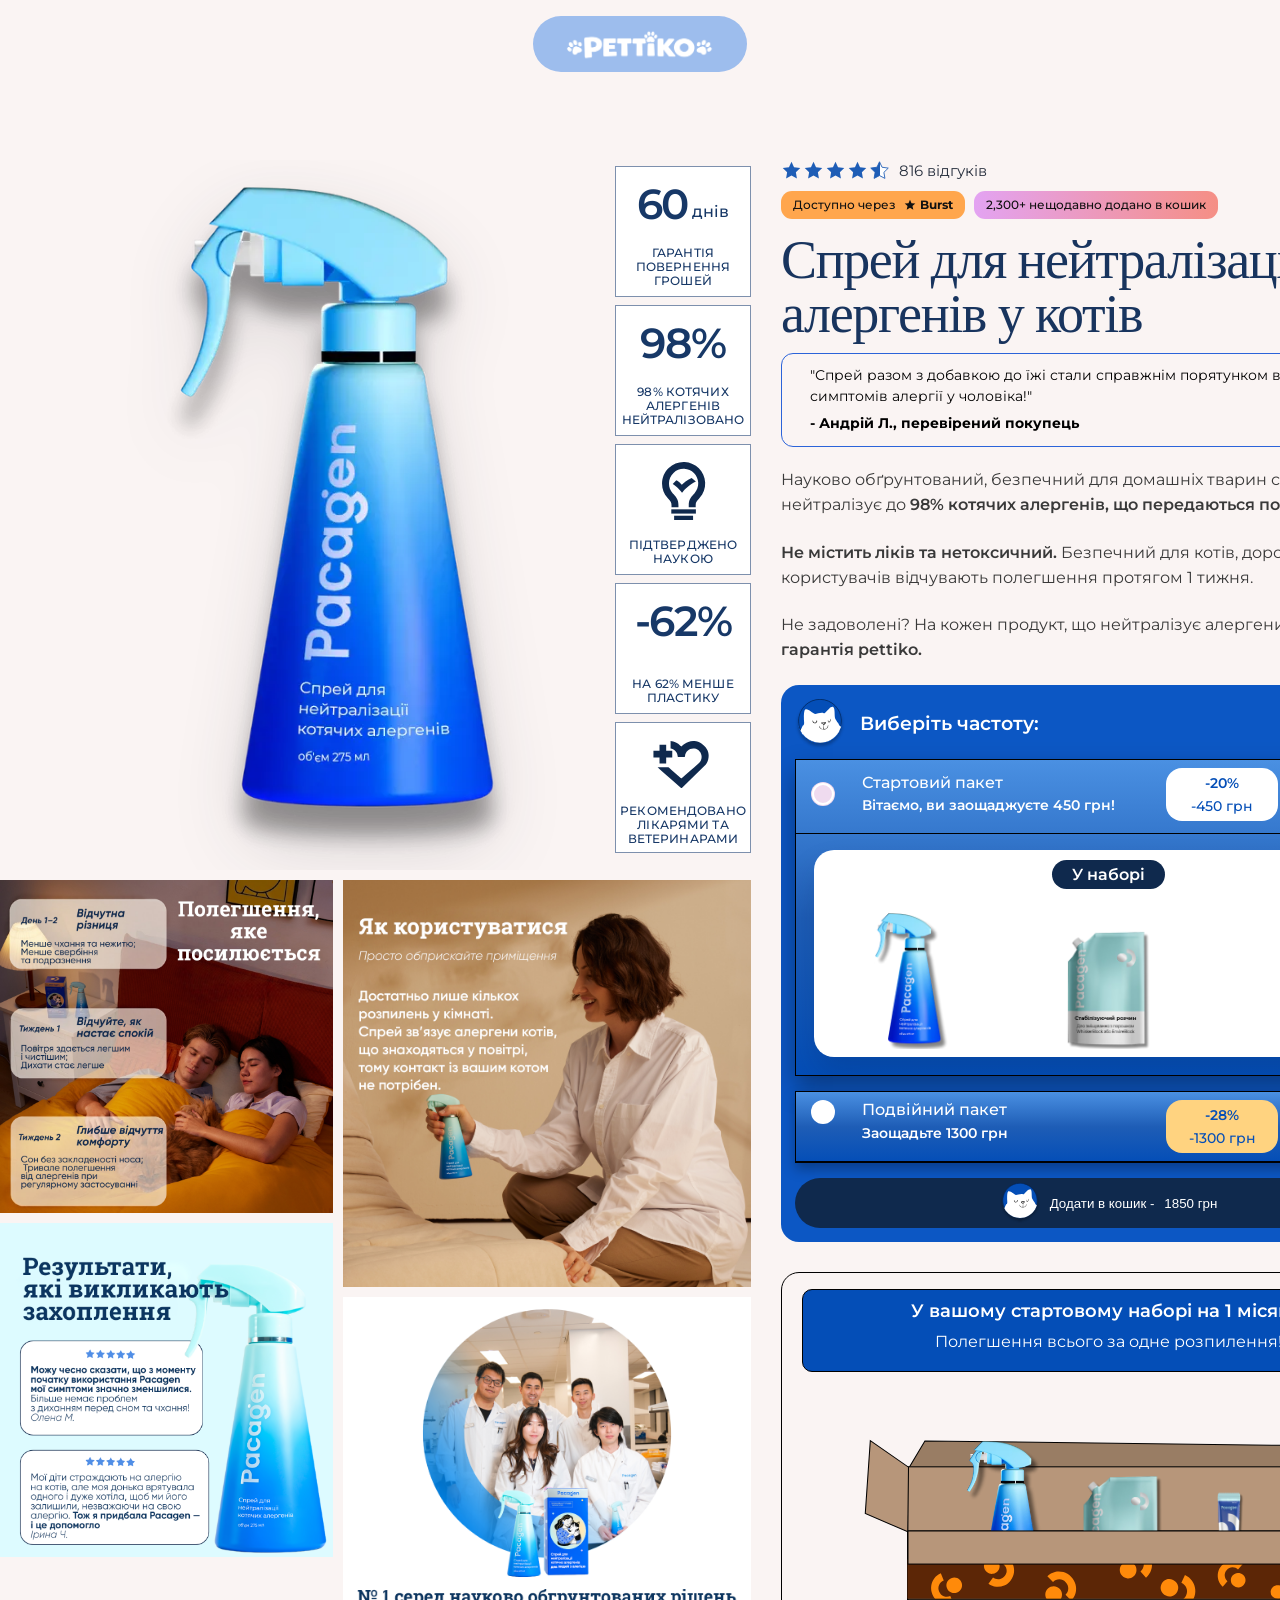
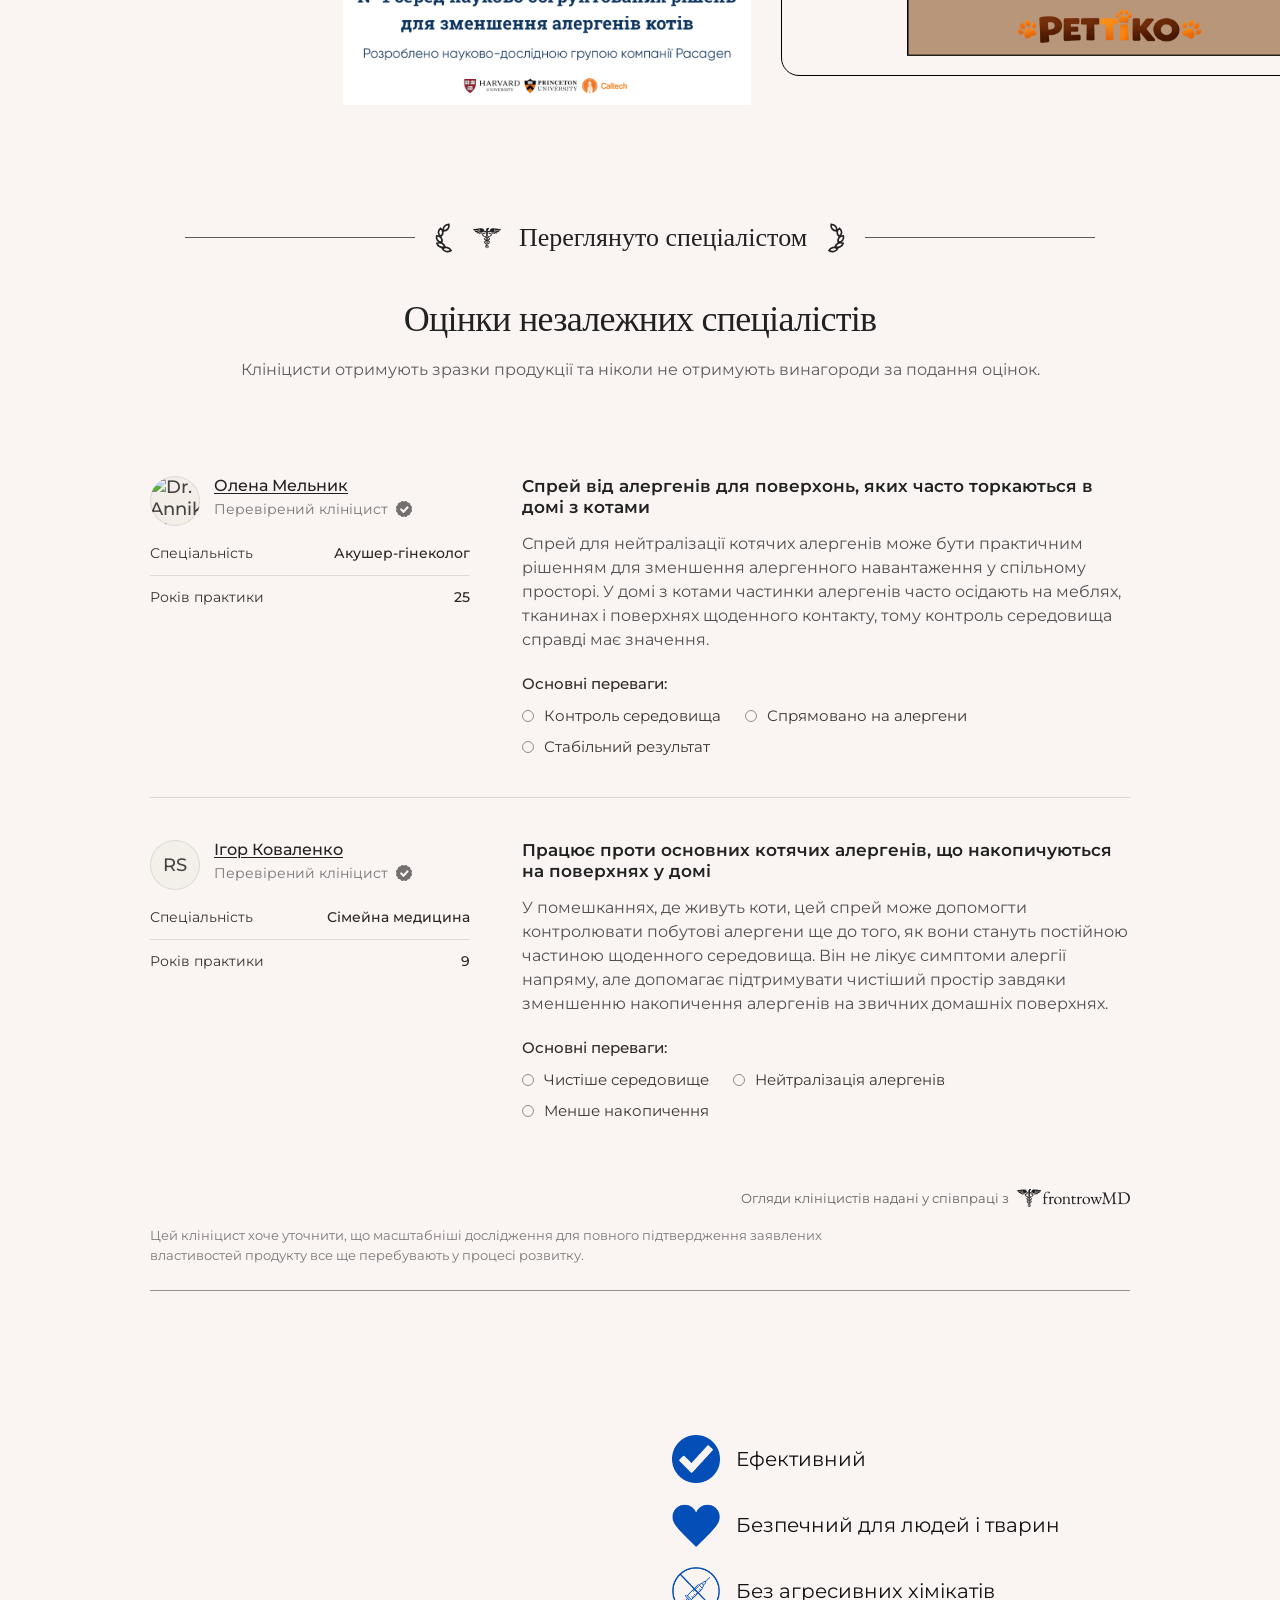
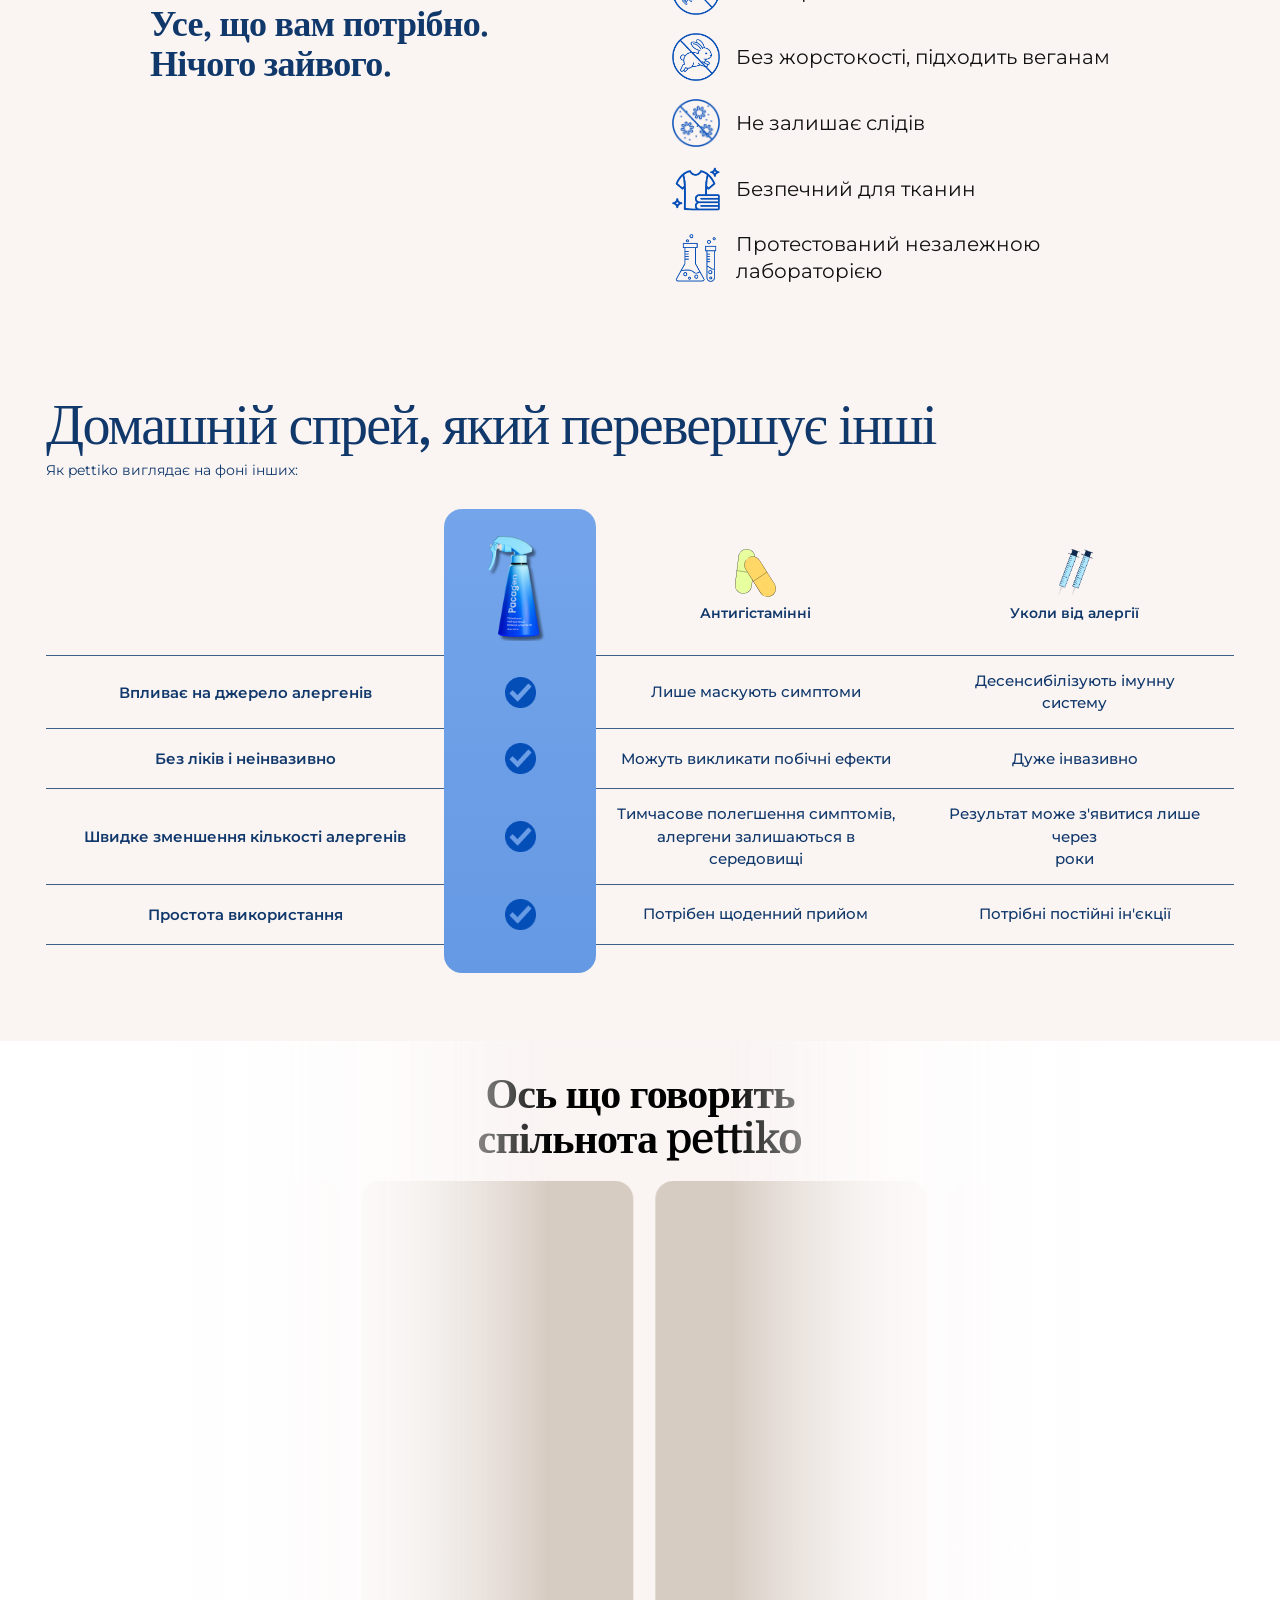
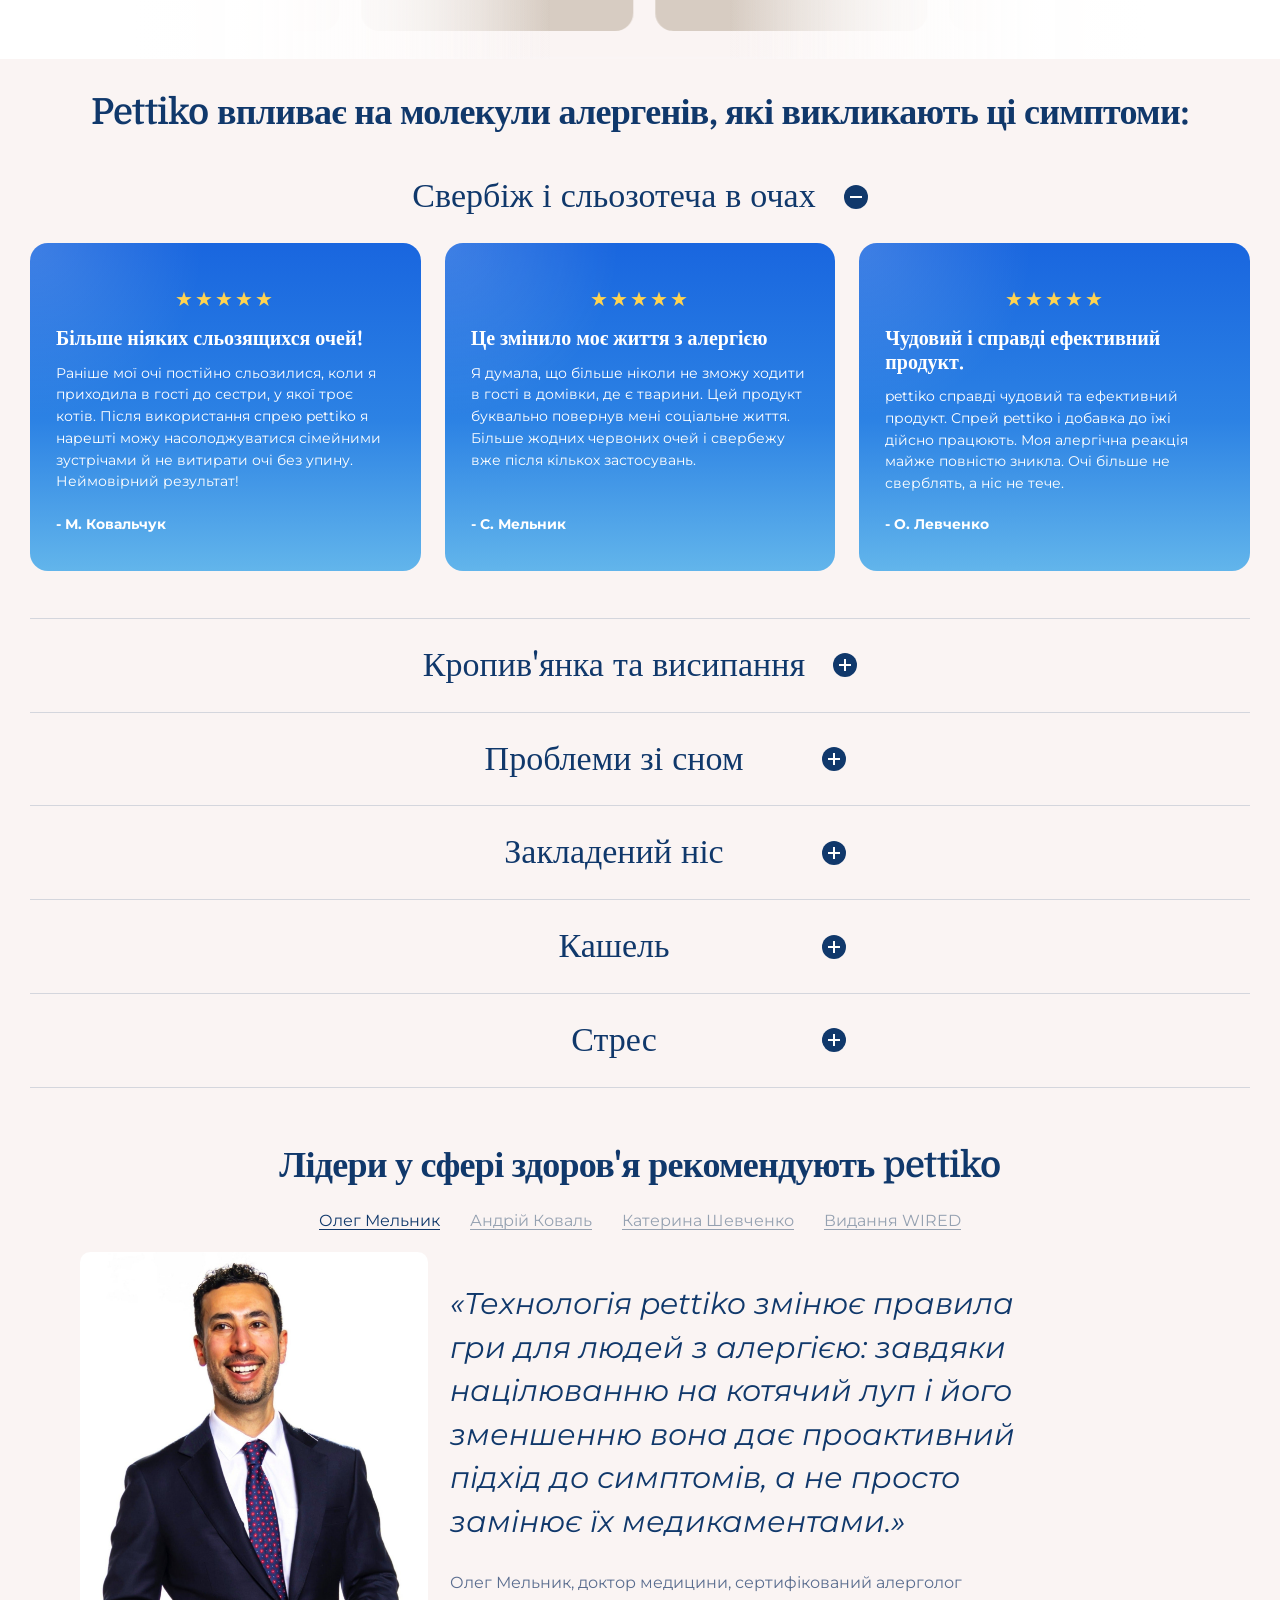
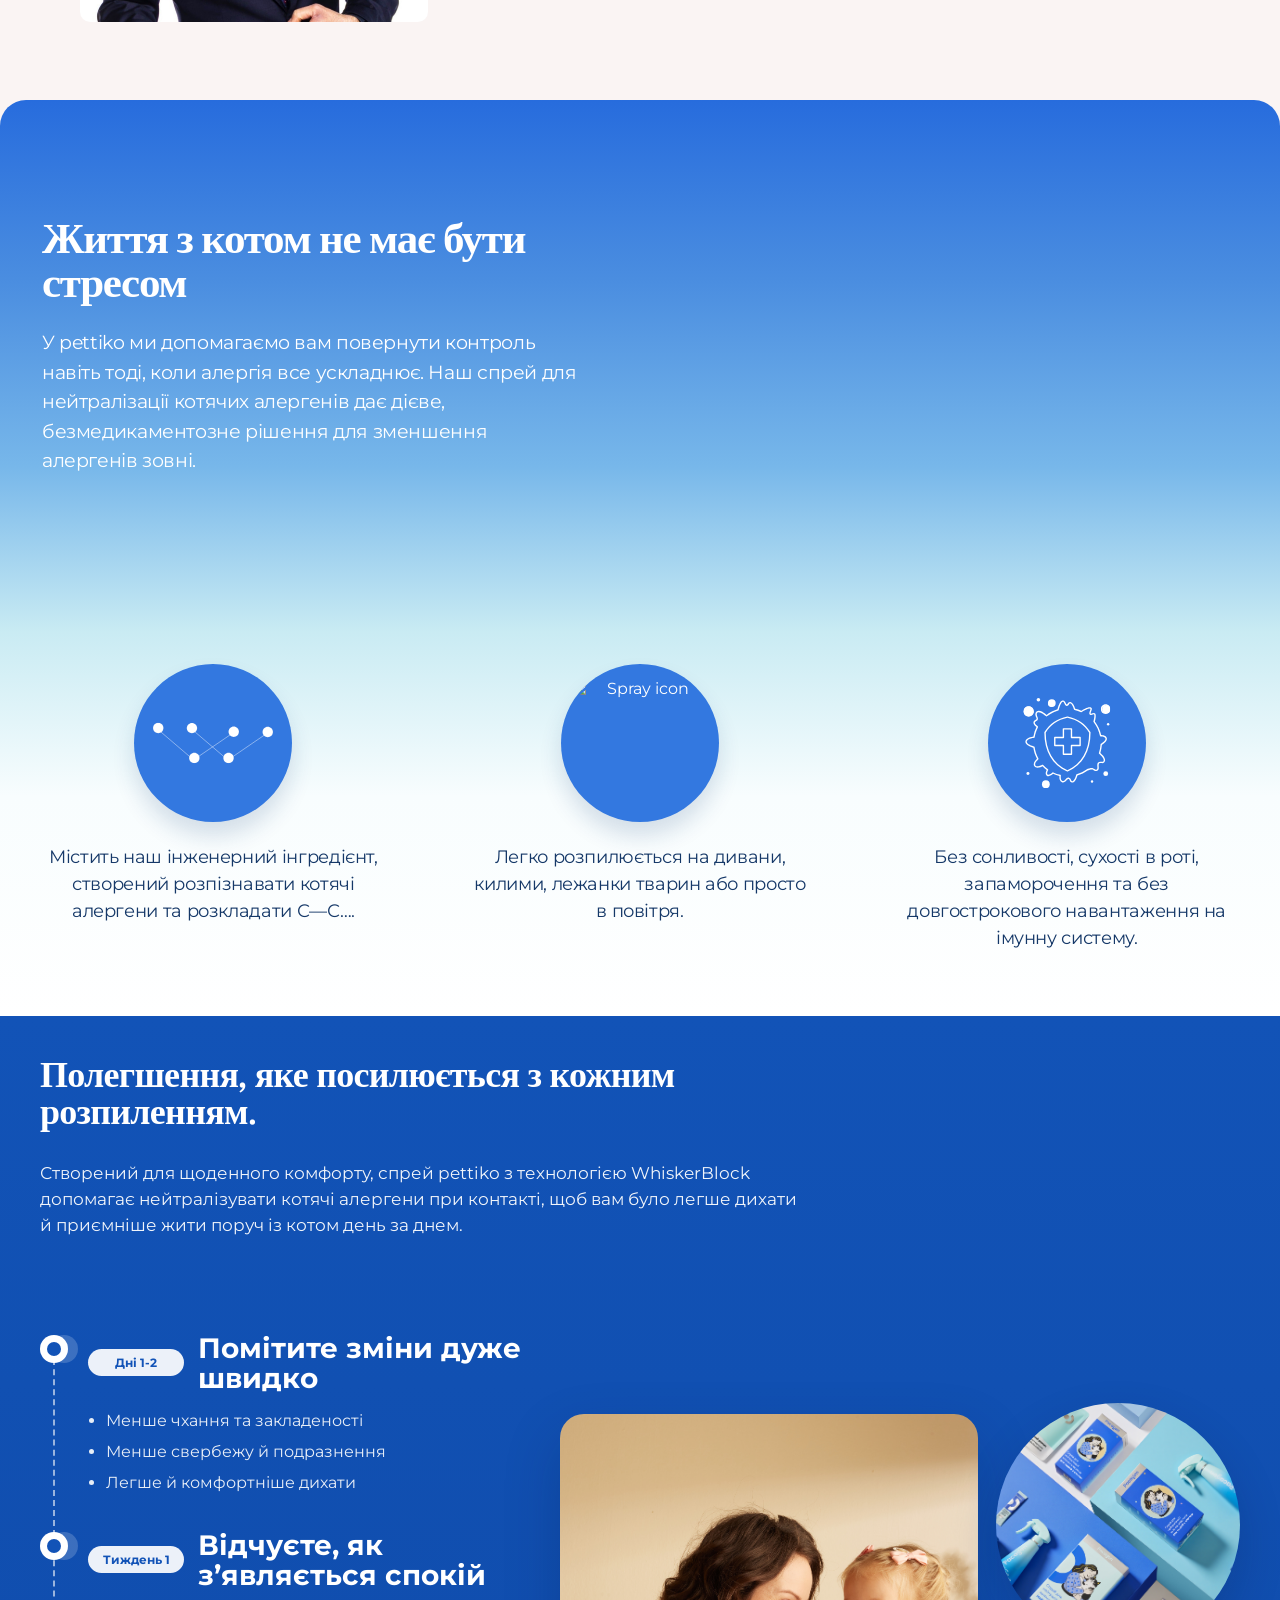
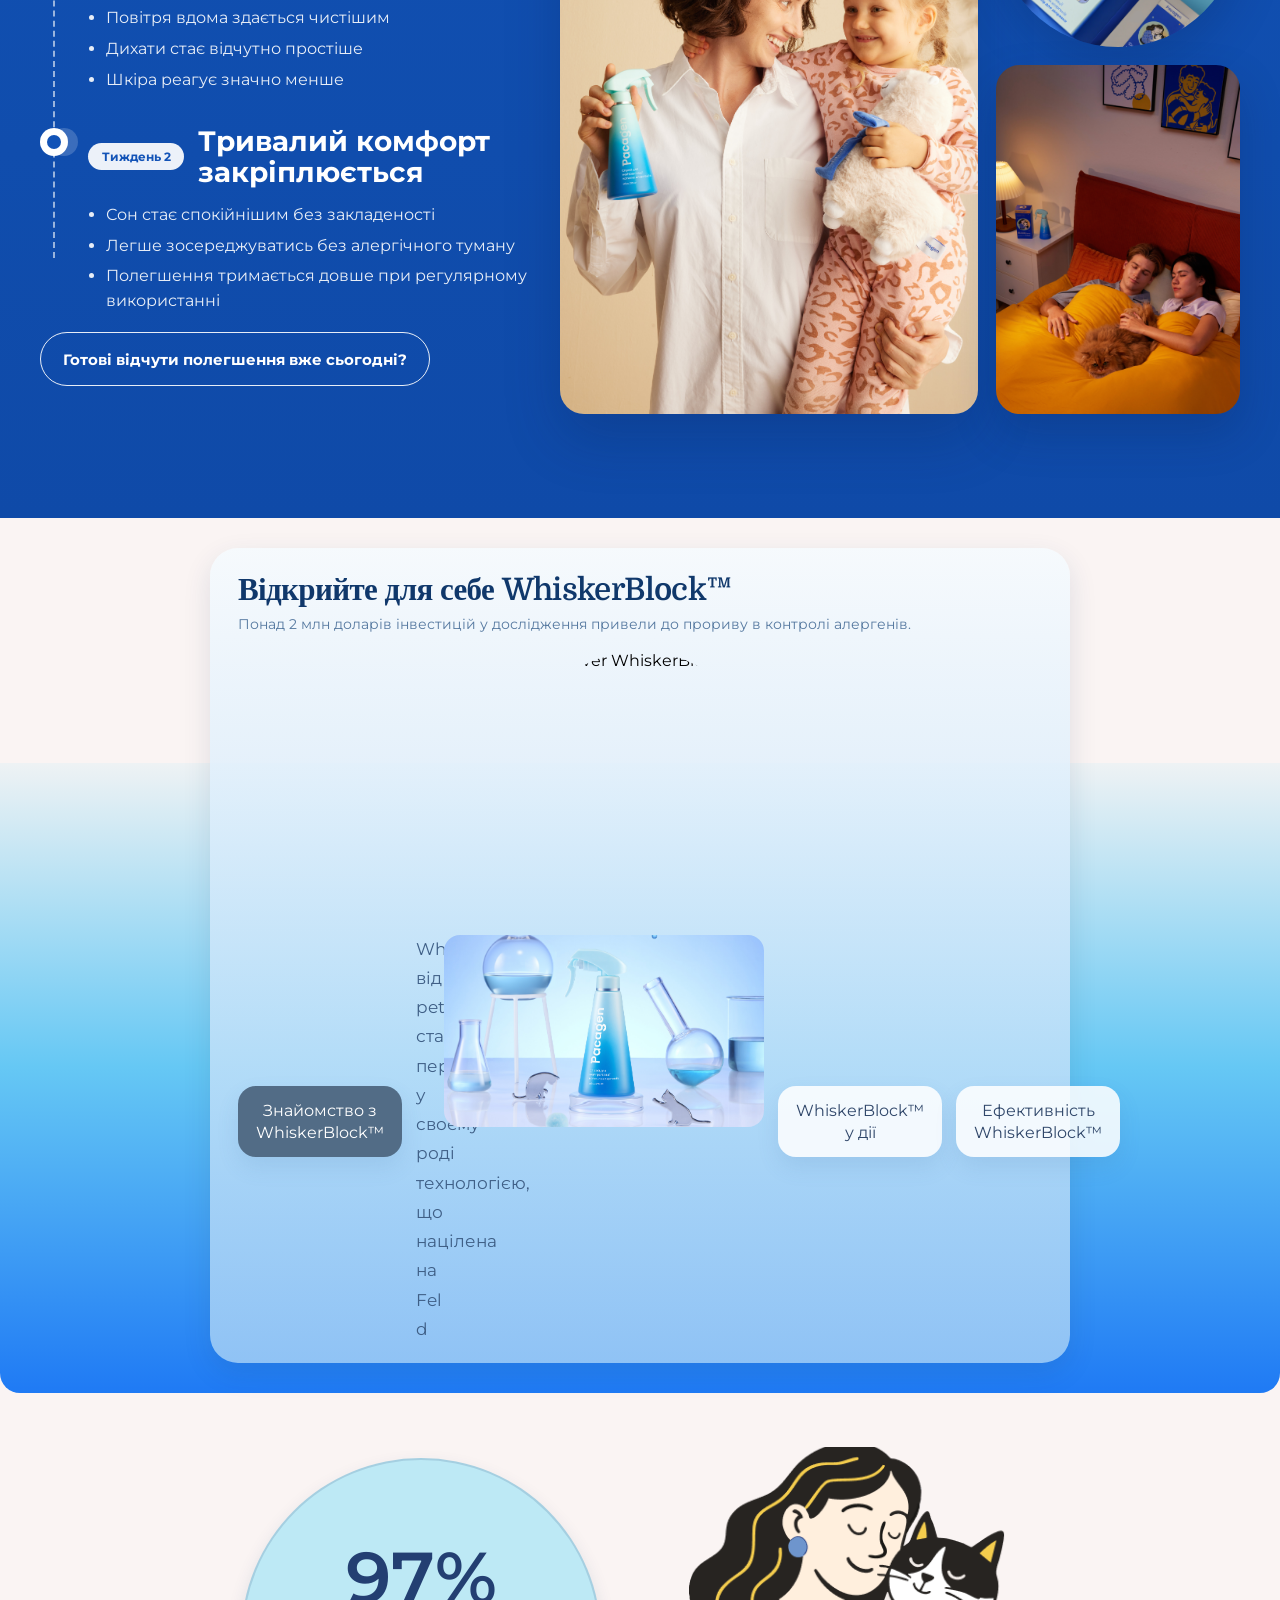
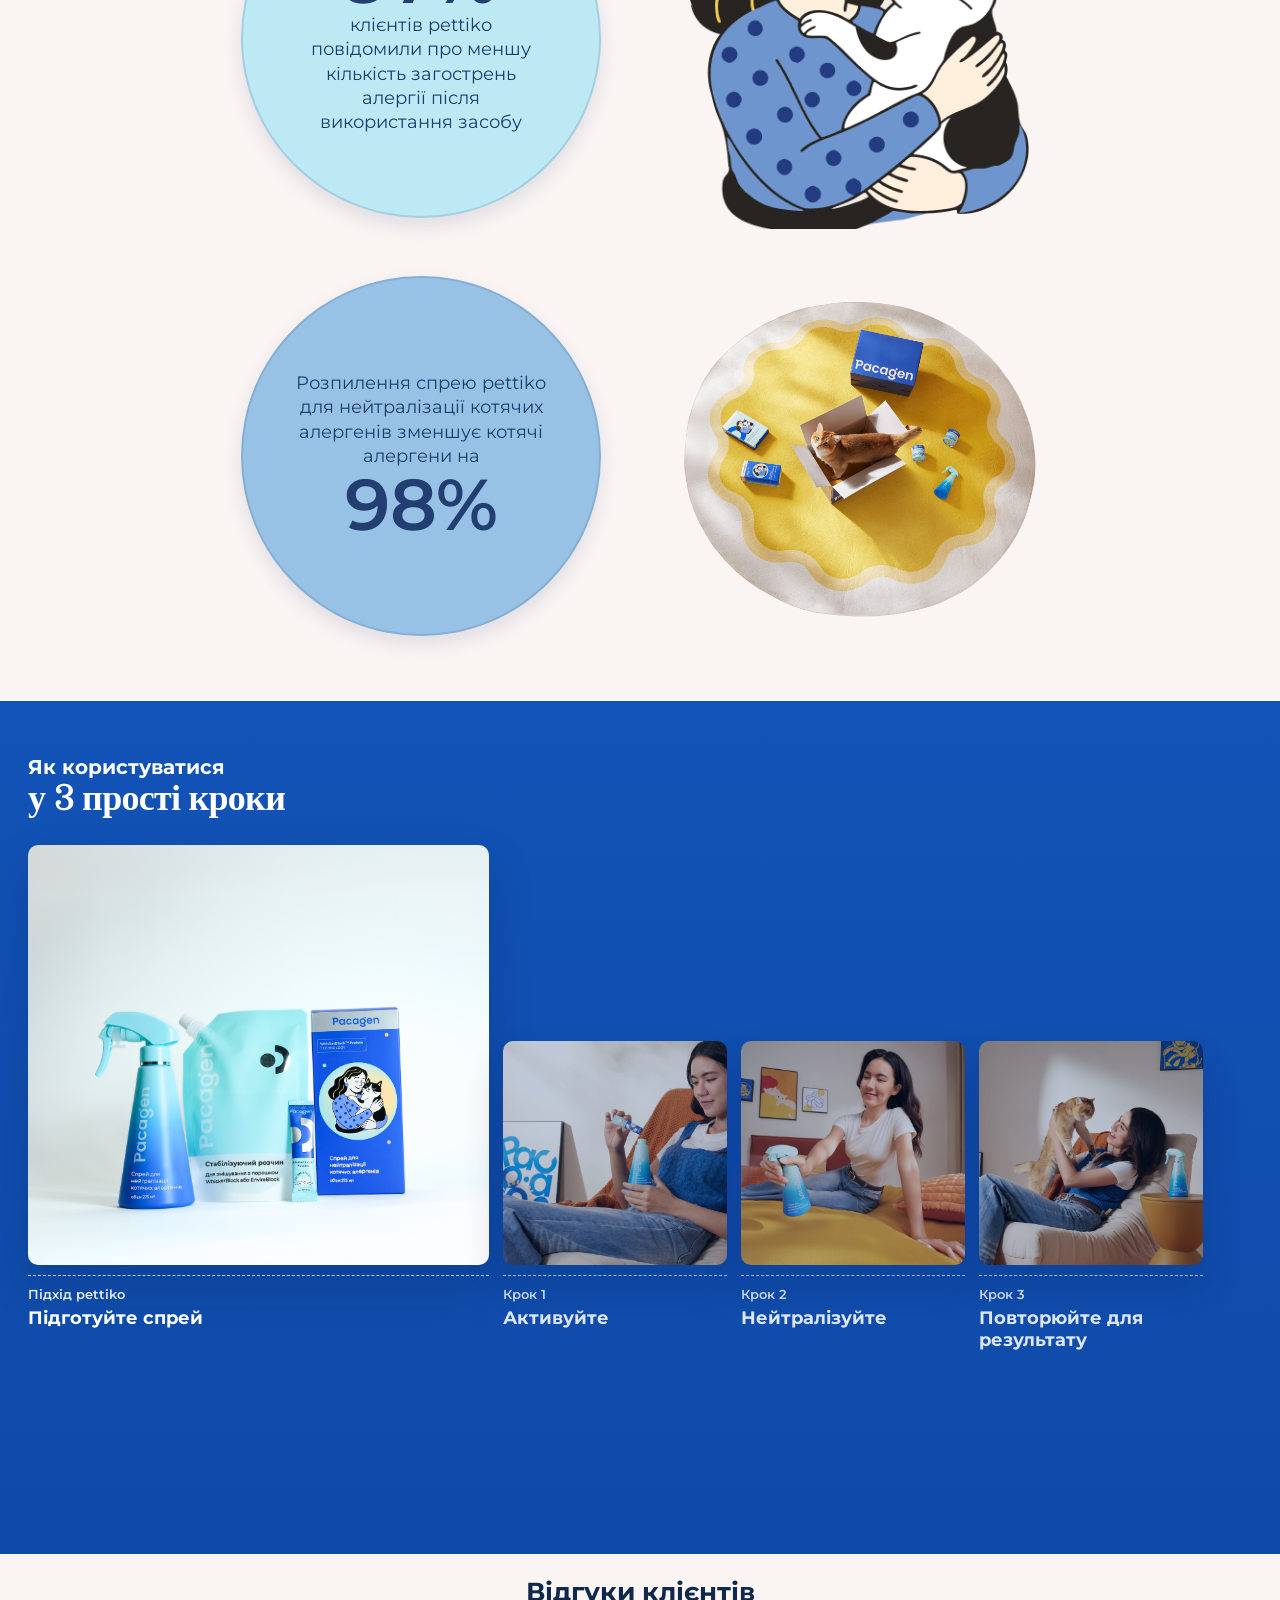
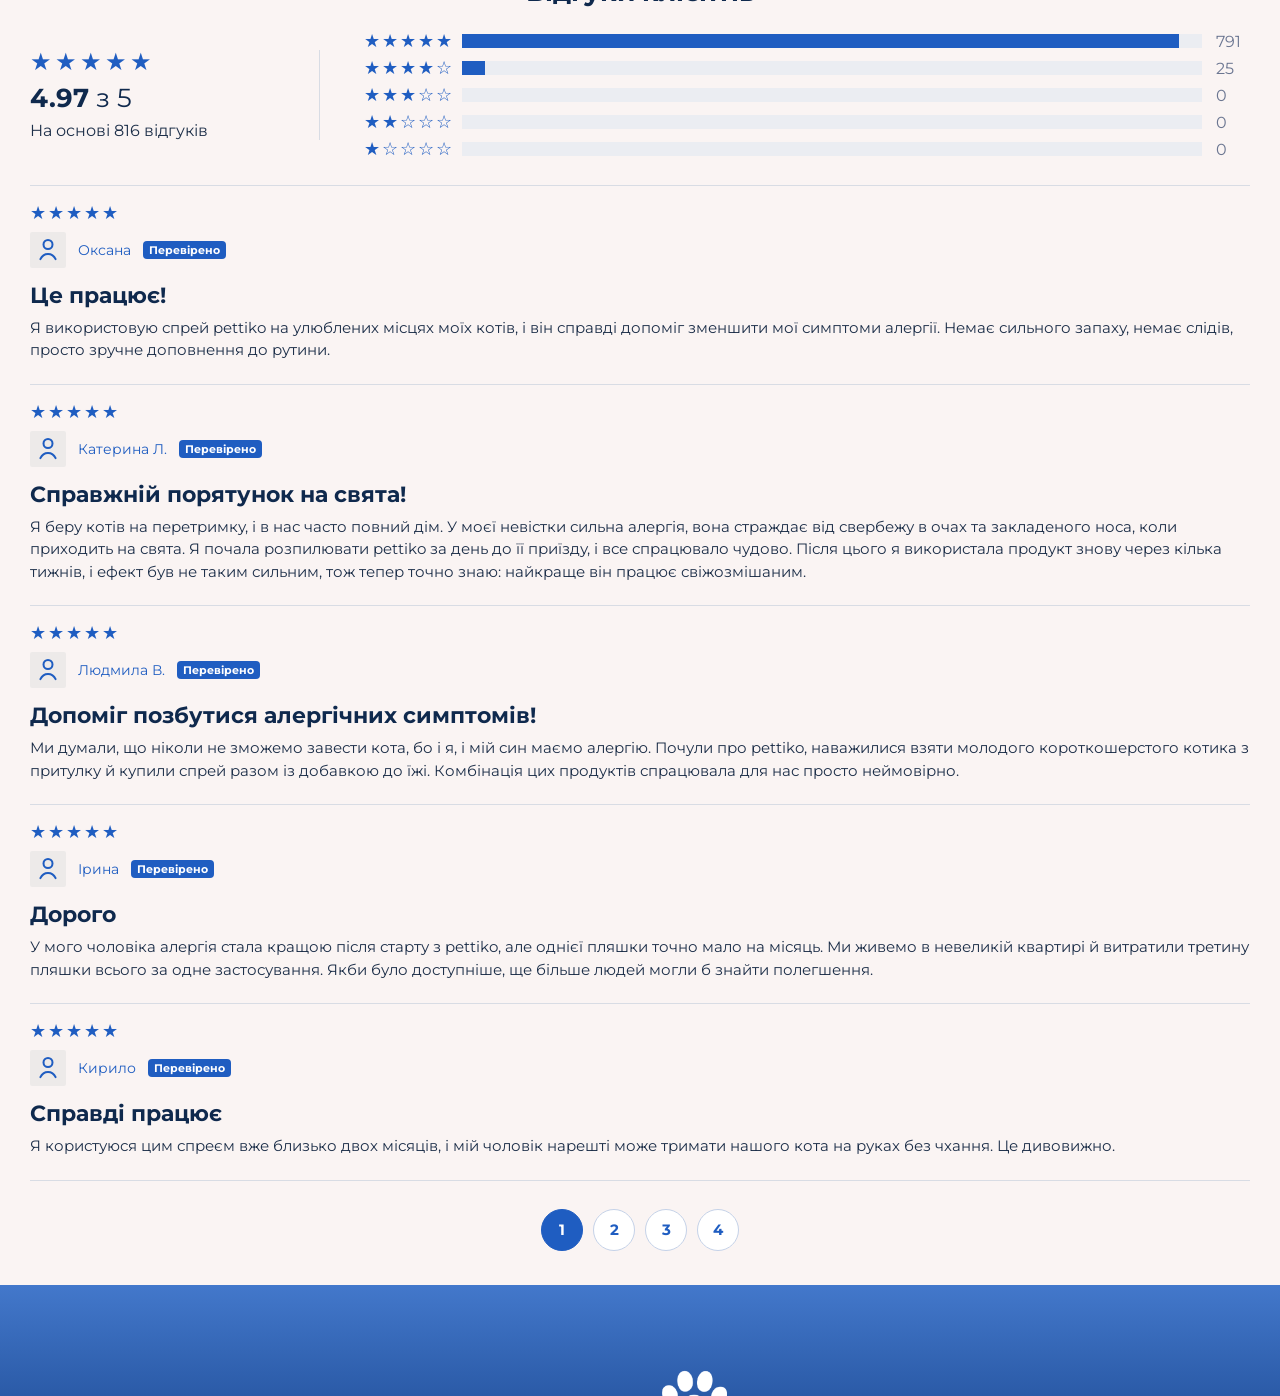
==== commit 0ddadfe9: "delete amanda story and fix banner__right scroll height" ====
--- a/index.html
+++ b/index.html
@@ -143,10 +143,9 @@
                     <div class="banner__left__bottom__left flex-col">
                         <img src="./assets/img/relief.png" alt="" height="310" width="310" class="banner__img">
                         <img src="./assets/img/feedbacks.png" alt="" height="310" width="310" class="banner__img">
-                        <img src="./assets/img/how-to-use.png" alt="" height="310" width="310" class="banner__img">
                     </div>
                     <div class="banner__left__bottom__right flex-col">
-                        <button type="button" class="preview-trigger" aria-haspopup="dialog"
+                        <!-- <button type="button" class="preview-trigger" aria-haspopup="dialog"
                             aria-controls="story-modal">
                             <img src="./assets/img/amandas_story_preview.png" alt="" class="preview__img banner__img">
                             <span class="preview-trigger__icon" aria-hidden="true">
@@ -155,7 +154,8 @@
                                     <path d="M9 7.5V16.5L16.5 12L9 7.5Z"></path>
                                 </svg>
                             </span>
-                        </button>
+                        </button> -->
+                        <img src="./assets/img/how-to-use.png" alt="" height="310" width="310" class="banner__img">
 
                         <img src="./assets/img/science.png" alt="" height="380" width="380" class="banner__img">
                     </div>
@@ -942,7 +942,7 @@
             </div>
             <h1>Оцінки незалежних спеціалістів</h1>
             <div class="clinican-reviewed__subtitle">
-                Спеціалісти отримують зразки продукції та ніколи не отримують винагороди за подання оцінок.
+                Клініцисти отримують зразки продукції та ніколи не отримують винагороди за подання оцінок.
             </div>
             <div class="clinican-reviewed__list">
                 <article class="clinican-reviewed__card">
@@ -954,7 +954,7 @@
                             <div class="clinican-reviewed__doctor-text flex-col">
                                 <h3>Олена Мельник</h3>
                                 <div class="clinican-reviewed__verified flex-row">
-                                    Перевірений фахівець
+                                    Перевірений клініцист
                                     <svg xmlns="http://www.w3.org/2000/svg" width="16" height="16" viewBox="0 0 16 16"
                                         fill="none">
                                         <g style="mix-blend-mode:multiply">
@@ -1008,7 +1008,7 @@
                             <div class="clinican-reviewed__doctor-text flex-col">
                                 <h3>Ігор Коваленко</h3>
                                 <div class="clinican-reviewed__verified flex-row">
-                                    Перевірений фахівець
+                                    Перевірений клініцист
                                     <svg xmlns="http://www.w3.org/2000/svg" width="16" height="16" viewBox="0 0 16 16"
                                         fill="none">
                                         <g style="mix-blend-mode:multiply">
@@ -1057,7 +1057,7 @@
             <div class="clinican-reviewed__footer">
                 <div class="clinican-reviewed__footer-top flex-row">
                     <div class="clinican-reviewed__footer-powered flex-row">
-                        Огляди фахівців надані у співпраці з
+                        Огляди клініцистів надані у співпраці з
                         <svg width="113" height="18" viewBox="0 0 1048 166" fill="none"
                             xmlns="http://www.w3.org/2000/svg">
                             <g clip-path="url(#clip0_504_153)">
@@ -1150,7 +1150,7 @@
                 </div>
 
                 <p class="clinican-reviewed__footer-note">
-                    Цей фахівець хоче уточнити, що масштабніші дослідження для повного підтвердження заявлених
+                    Цей клініцист хоче уточнити, що масштабніші дослідження для повного підтвердження заявлених
                     властивостей продукту все ще перебувають у процесі розвитку.
                 </p>
             </div>
@@ -1244,7 +1244,7 @@
                             </div>
 
                             <div class="product-comparison__cell flex-row product-comparison__cell--value">
-                                Дестабілізують імунну<br>систему
+                                Десенсибілізують імунну<br>систему
                             </div>
                         </div>
 
@@ -1280,7 +1280,7 @@
                             </div>
 
                             <div class="product-comparison__cell flex-row product-comparison__cell--value">
-                                Результат може з'явитися лише через роки
+                                Результат може з'явитися лише через<br>роки
                             </div>
                         </div>
 
